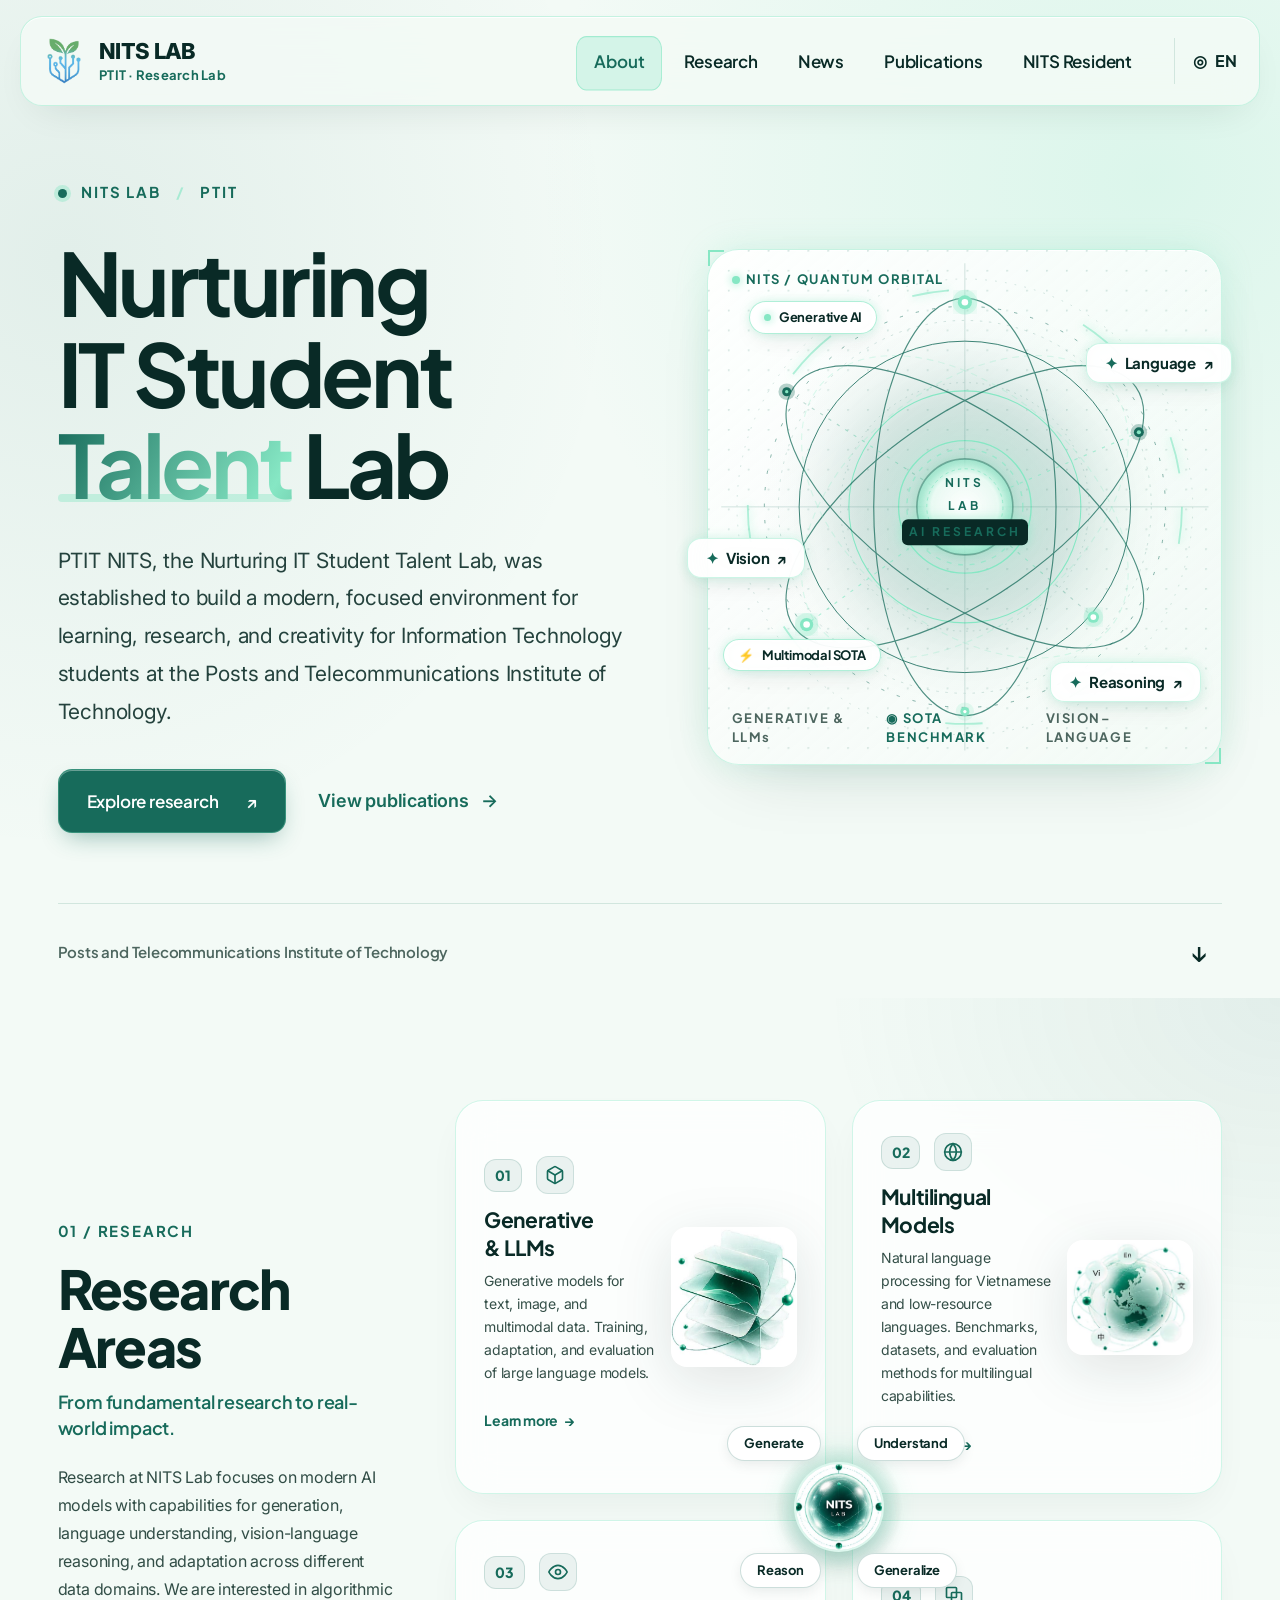
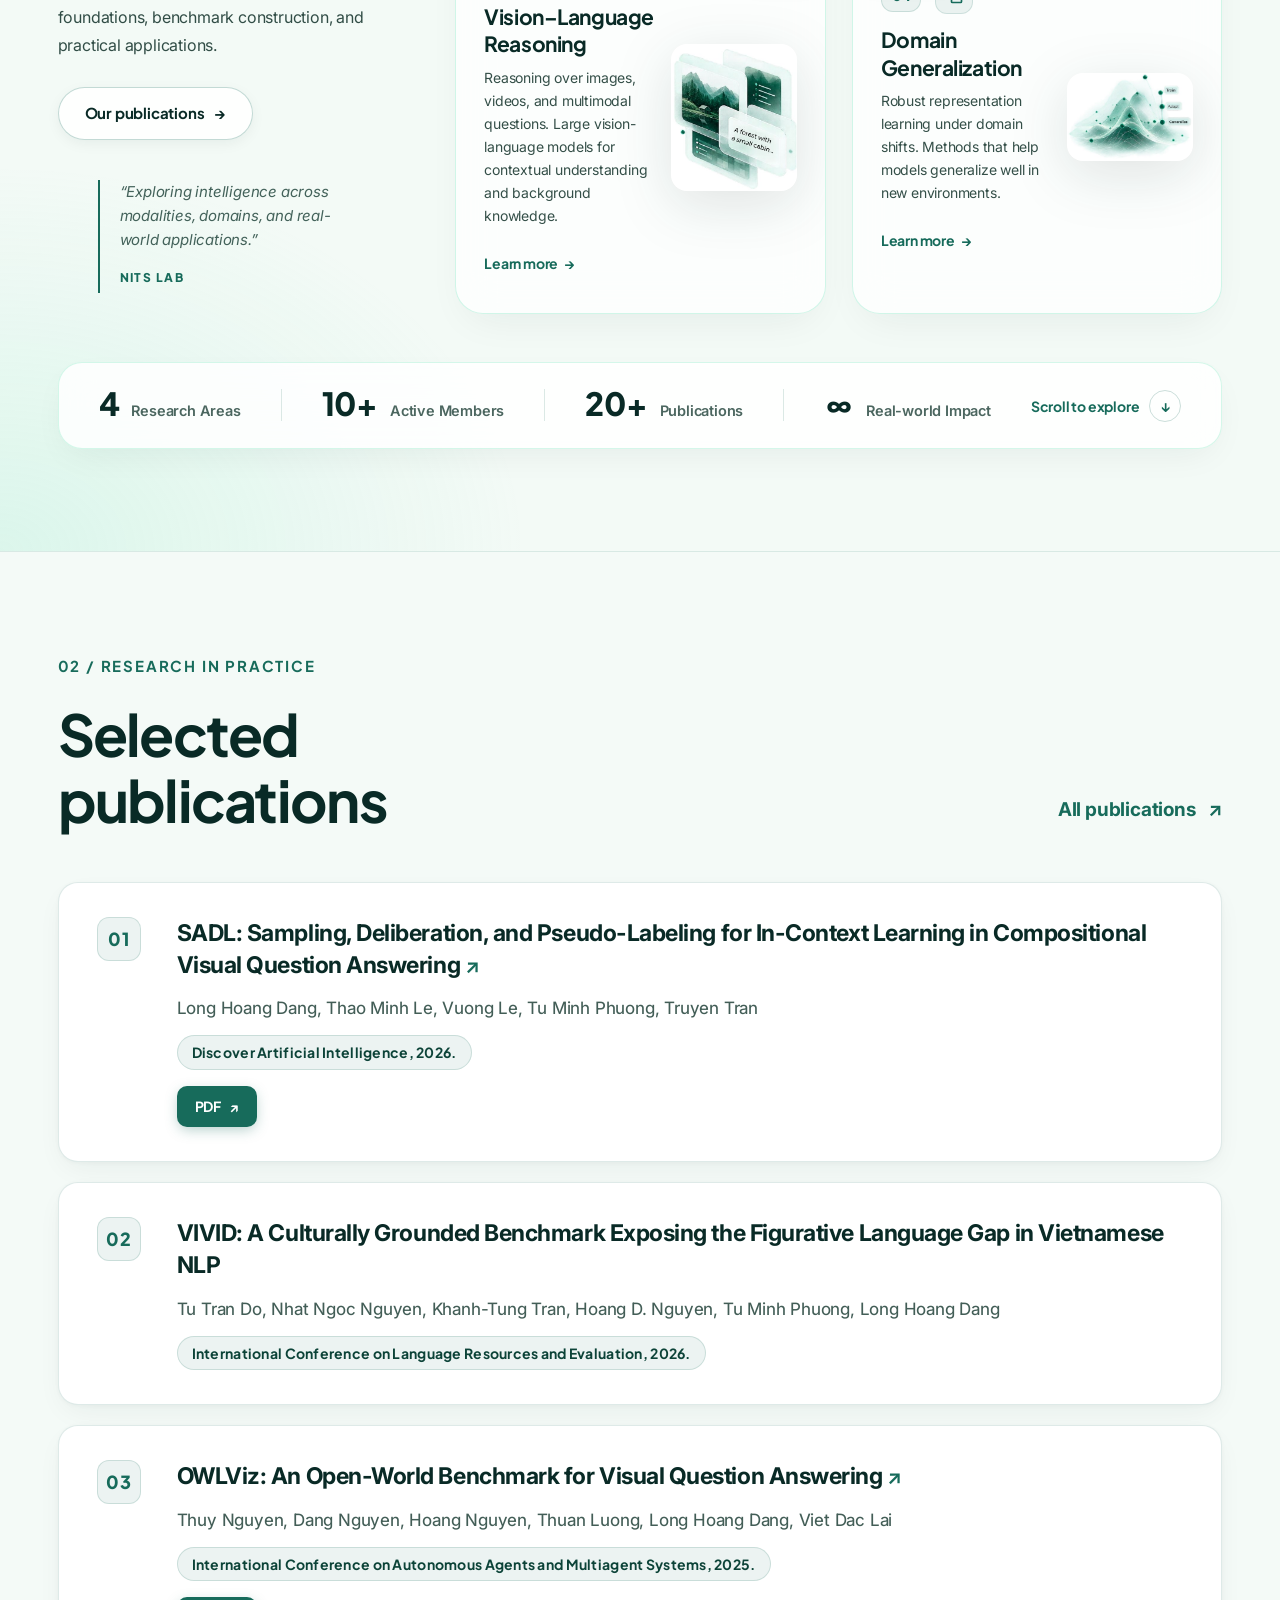
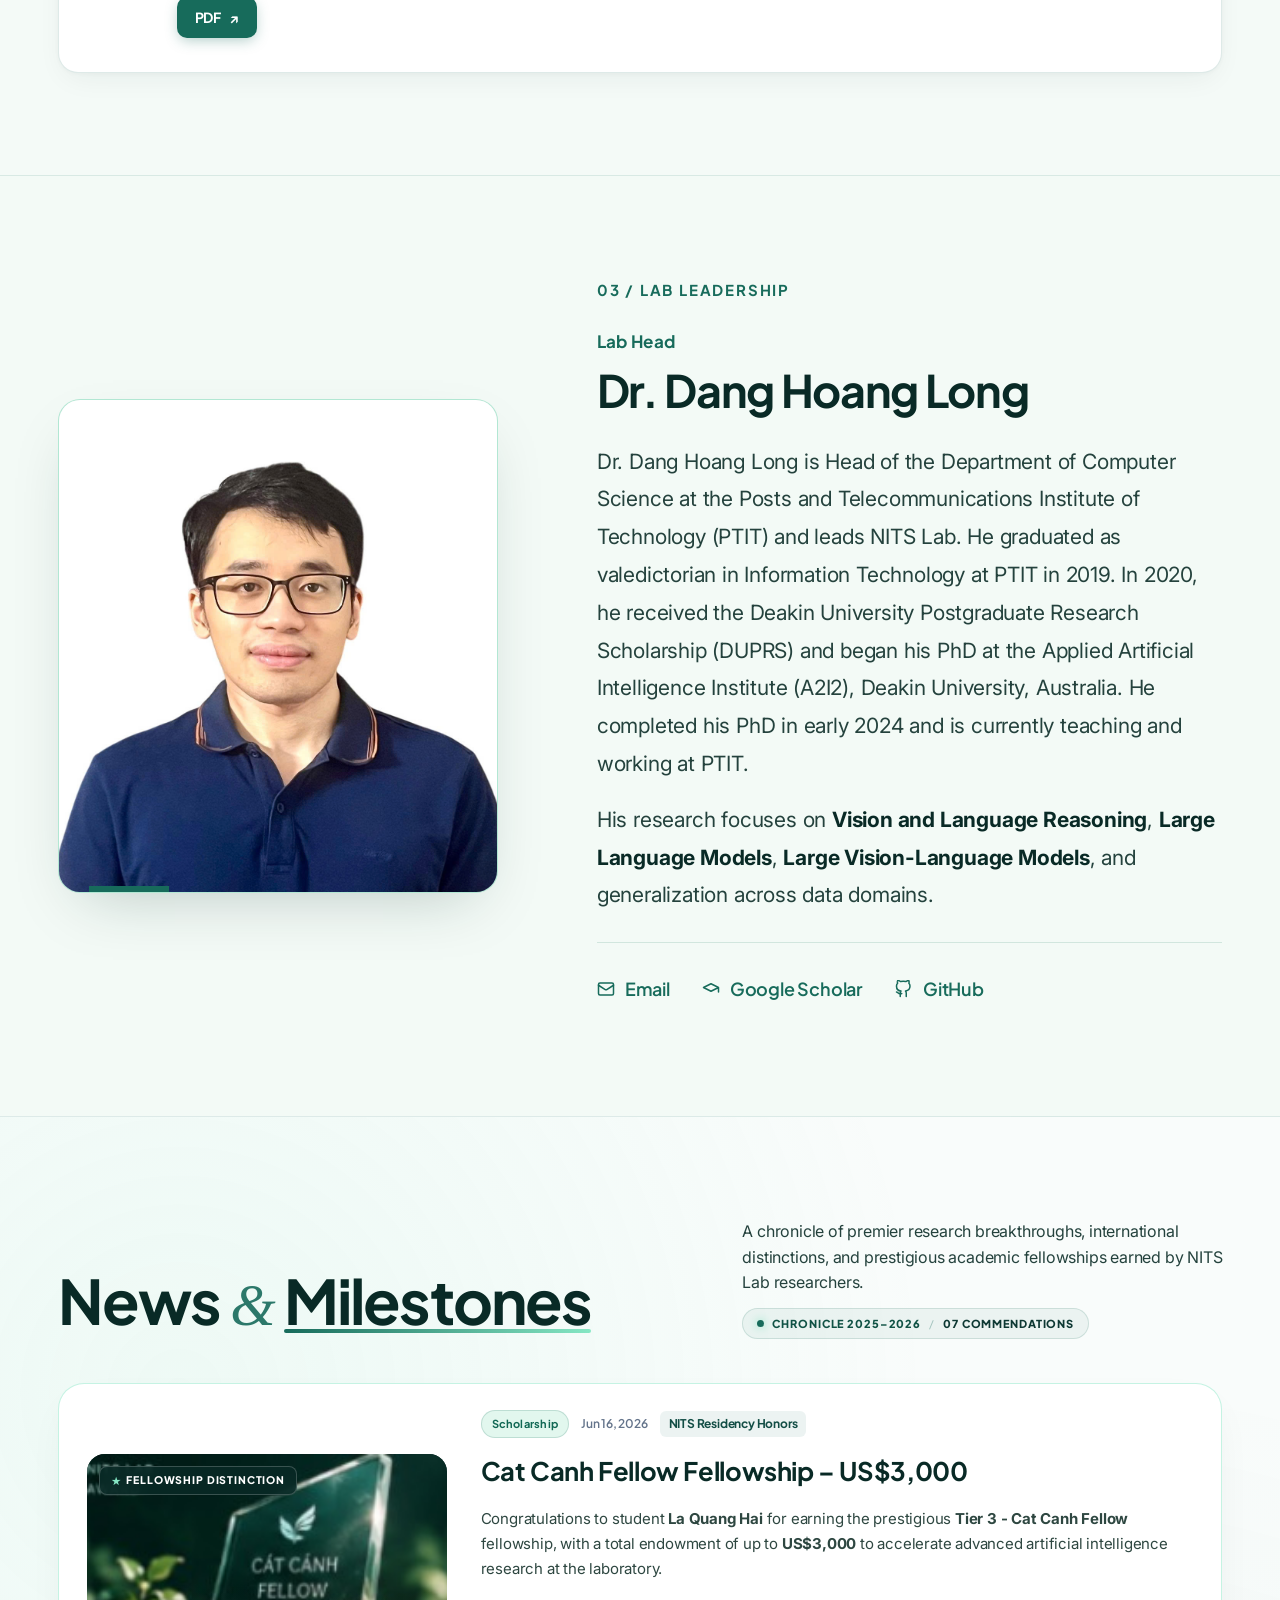
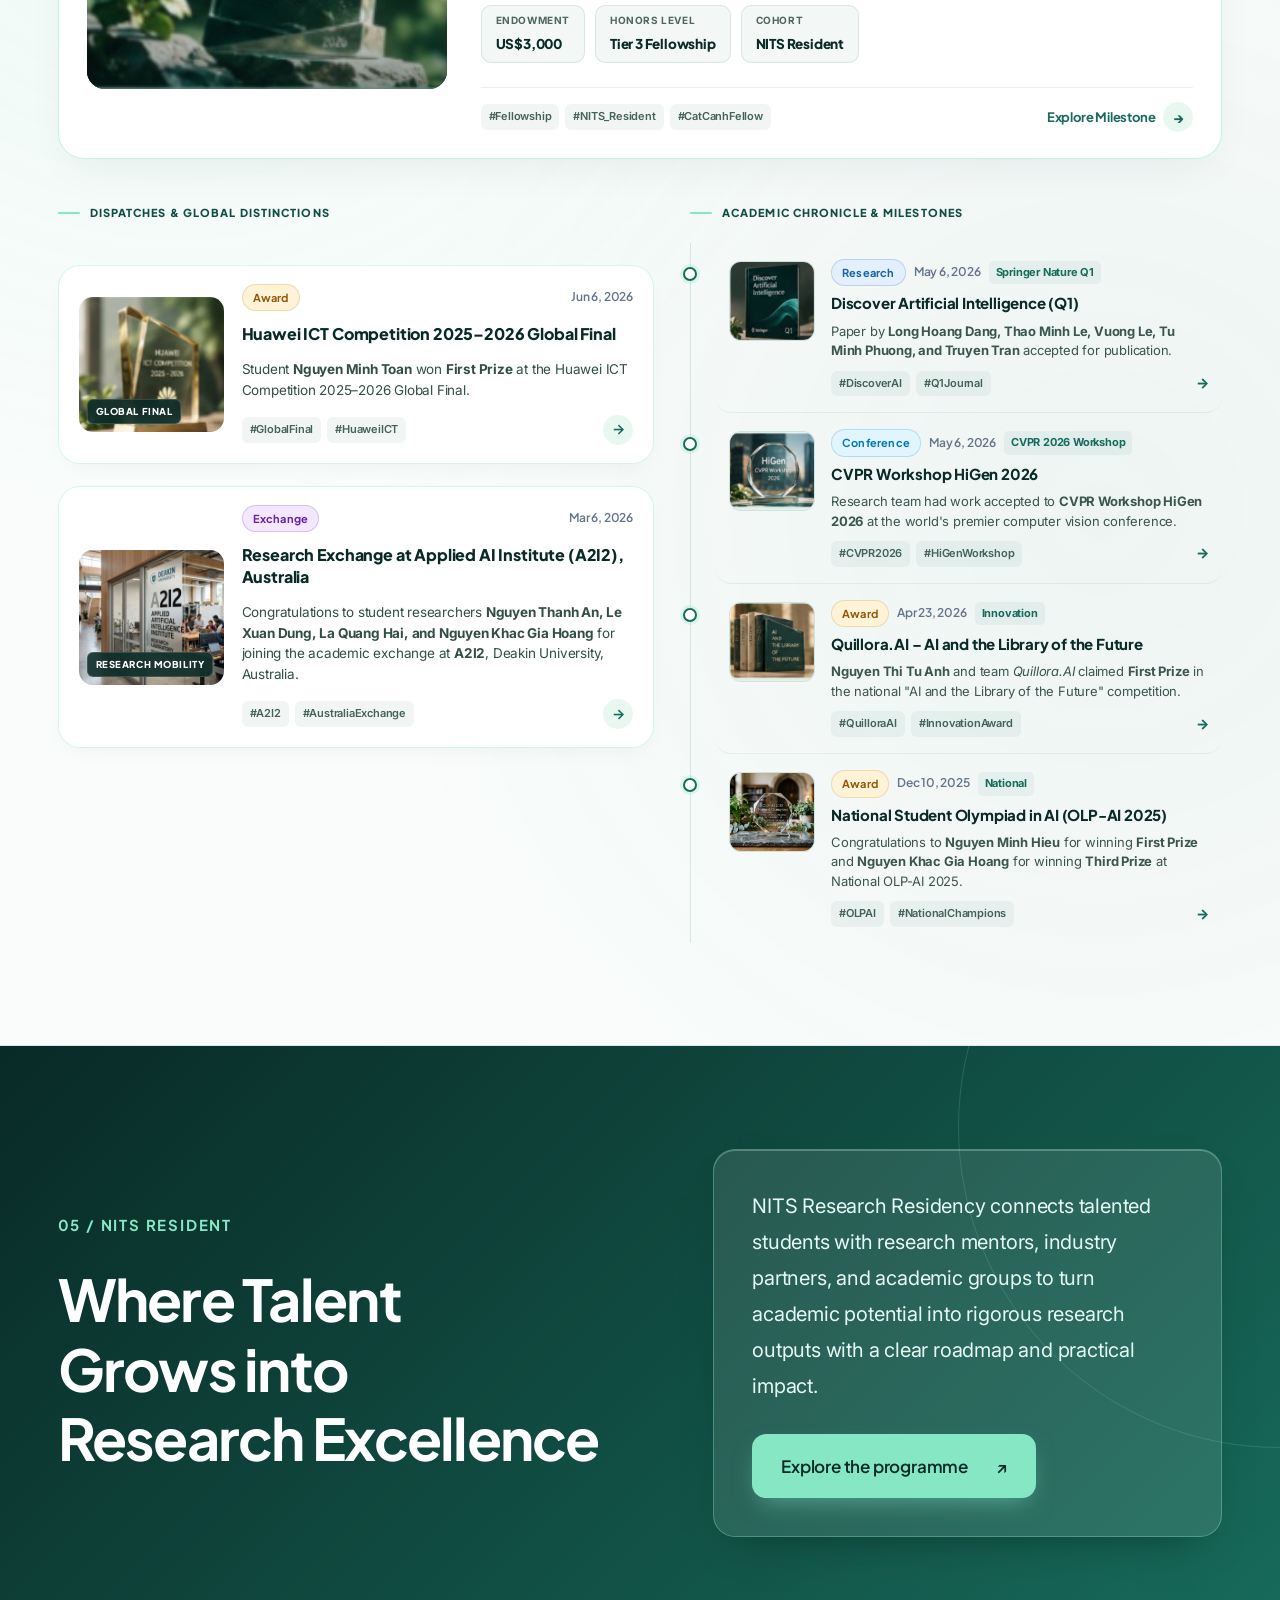
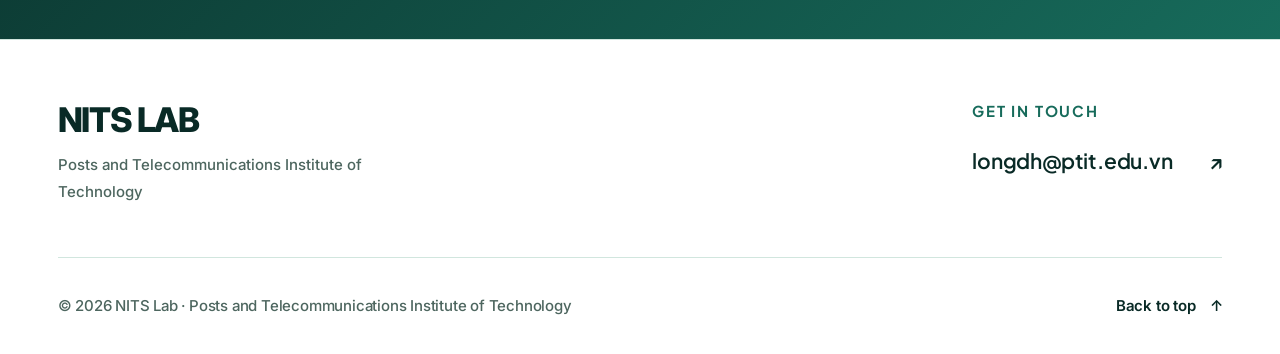
==== index-en.html @ 7563a602 "first commit" ====
<!DOCTYPE html>
<html lang="en">
  <head>
    <meta charset="utf-8" />
    <meta name="viewport" content="width=device-width, initial-scale=1" />
    <title>NITS Lab | PTIT</title>
    <link rel="icon" type="image/png" href="assest/image/logo.png" />
    <meta name="description" content="Introduction website for NITS Lab at Posts and Telecommunications Institute of Technology." />
    <link rel="preconnect" href="https://fonts.googleapis.com" />
    <link rel="preconnect" href="https://fonts.gstatic.com" crossorigin />
    <link href="https://fonts.googleapis.com/css2?family=Plus+Jakarta+Sans:wght@400;500;600;700&family=Inter:wght@400;500;600;700;800&display=swap" rel="stylesheet" />
    <link rel="stylesheet" href="assest/home.css" />
    <link rel="stylesheet" href="assest/glass.css" />
  </head>
  <body class="home glass-site">
    <div class="cursor-spotlight" id="cursor-spotlight" aria-hidden="true"></div>
    <div class="cursor-dot" id="cursor-dot" aria-hidden="true"></div>
    <a class="skip-link" href="#main-content">Skip to content</a>
    <header class="site-header">
      <div class="container header-inner">
        <a class="brand" href="#about" aria-label="NITS Lab home">
          <img class="brand-logo" src="assest/image/nits.png" alt="" width="509" height="601" />
          <div class="brand-text">
            <span class="abbr">NITS LAB</span>
            <span class="full">PTIT · Research Lab</span>
          </div>
        </a>

        <nav class="nav" id="main-nav" aria-label="Main navigation">
          <a class="active" aria-current="location" href="#about">About</a>
          <a href="#research">Research</a>
          <a href="#news">News</a>
          <a href="public-en.html">Publications</a>
          <a href="resident-en.html">NITS Resident</a>
        </nav>

        <button data-open-label="Open menu" data-close-label="Close menu" class="nav-toggle" type="button" aria-label="Open menu" aria-expanded="false" aria-controls="main-nav">
          <span></span>
          <span></span>
          <span></span>
        </button>

        <button class="lang-toggle" type="button" data-lang-switcher data-vi-href="index.html" data-en-href="index-en.html" aria-label="Switch to Vietnamese" title="Switch to Vietnamese">
          <span aria-hidden="true">◎</span>
          <span>EN</span>
        </button>
      </div>
    </header>
    <main id="main-content">
      <section class="hero" id="about" aria-labelledby="hero-title">
      <div class="container hero-layout">
        <div class="hero-content">
          <p class="eyebrow hero-entry"><span class="status-dot" aria-hidden="true"></span> NITS LAB <span class="eyebrow-divider" aria-hidden="true">/</span> PTIT</p>
          <h1 class="hero-title hero-entry" id="hero-title">Nurturing <br>IT Student <br><span>Talent</span> Lab</h1>
          <p class="hero-desc hero-entry">PTIT NITS, the Nurturing IT Student Talent Lab, was established to build a modern, focused environment for learning, research, and creativity for Information Technology students at the Posts and Telecommunications Institute of Technology.</p>
          <div class="hero-actions hero-entry">
            <a class="button button-primary" href="#research">Explore research <span aria-hidden="true">↗</span></a>
            <a class="text-link" href="public-en.html">View publications <span aria-hidden="true">→</span></a>
          </div>
        </div>
        <div class="hero-visual-stack">
          <div class="hero-art liquid-card hero-entry interactive-orbit" role="group" aria-label="Interactive research diagram">
            <div class="art-corner art-corner--top"></div>
            <div class="art-corner art-corner--bottom"></div>
            <div class="art-label"><span class="live-beacon"></span> NITS / QUANTUM ORBITAL</div>
            
            <svg aria-hidden="true" class="orbital" viewBox="0 0 620 620" fill="none" focusable="false">
              <defs>
                <pattern id="dot-grid" width="24" height="24" patternUnits="userSpaceOnUse">
                  <circle cx="1" cy="1" r="1.2" fill="#176b5b" opacity=".18"/>
                </pattern>
                <radialGradient id="orbit-glow" cx="50%" cy="50%" r="50%">
                  <stop offset="0%" stop-color="#86e7c4" stop-opacity="0.45"/>
                  <stop offset="45%" stop-color="#176b5b" stop-opacity="0.15"/>
                  <stop offset="85%" stop-color="#f3faf6" stop-opacity="0"/>
                </radialGradient>
                <radialGradient id="core-glow-grad" cx="50%" cy="50%" r="50%">
                  <stop offset="0%" stop-color="#ffffff" stop-opacity="0.95"/>
                  <stop offset="70%" stop-color="#eafaf3" stop-opacity="0.9"/>
                  <stop offset="100%" stop-color="#86e7c4" stop-opacity="0.4"/>
                </radialGradient>
                <linearGradient id="beam-grad" x1="0%" y1="0%" x2="100%" y2="100%">
                  <stop offset="0%" stop-color="#176b5b" stop-opacity="0.2"/>
                  <stop offset="50%" stop-color="#86e7c4" stop-opacity="0.9"/>
                  <stop offset="100%" stop-color="#176b5b" stop-opacity="0.2"/>
                </linearGradient>
                <filter id="mint-bloom" x="-20%" y="-20%" width="140%" height="140%">
                  <feGaussianBlur stdDeviation="6" result="blur"/>
                  <feMerge>
                    <feMergeNode in="blur"/>
                    <feMergeNode in="SourceGraphic"/>
                  </feMerge>
                </filter>
                <filter id="intense-glow" x="-30%" y="-30%" width="160%" height="160%">
                  <feGaussianBlur stdDeviation="10" result="blur2"/>
                  <feMerge>
                    <feMergeNode in="blur2"/>
                    <feMergeNode in="SourceGraphic"/>
                  </feMerge>
                </filter>
              </defs>

              <!-- Background pattern & atmospheric nebula -->
              <rect width="620" height="620" fill="url(#dot-grid)"/>
              <circle cx="310" cy="310" r="295" fill="url(#orbit-glow)"/>

              <!-- Pulsing Sonar Radiance Waves -->
              <g class="sonar-waves">
                <circle class="sonar-wave sonar-wave-1" cx="310" cy="310" r="80" stroke="#86e7c4" stroke-width="1.6" fill="none"/>
                <circle class="sonar-wave sonar-wave-2" cx="310" cy="310" r="140" stroke="#86e7c4" stroke-width="1.3" fill="none"/>
                <circle class="sonar-wave sonar-wave-3" cx="310" cy="310" r="200" stroke="#176b5b" stroke-width="1" fill="none"/>
              </g>

              <!-- Technical Astrolabe Gauges -->
              <g stroke="#176b5b" opacity=".22">
                <path d="M310 16V604M16 310H604"/>
                <circle cx="310" cy="310" r="275" stroke-dasharray="2 10" stroke-width="1"/>
                <circle cx="310" cy="310" r="225" stroke-dasharray="3 8" stroke-width="1"/>
                <circle cx="310" cy="310" r="150" stroke-dasharray="2 6" stroke-width="1"/>
              </g>

              <!-- Outer Spinning Radar Scanner Ring (Clockwise) -->
              <g class="radar-scanner-ring">
                <circle cx="310" cy="310" r="262" stroke="#86e7c4" stroke-width="2.2" stroke-dasharray="45 170 65 110" opacity=".65" filter="url(#mint-bloom)"/>
              </g>

              <!-- Counter-Spinning Technical Tick Ring -->
              <g class="counter-spin-ring">
                <circle cx="310" cy="310" r="242" stroke="#176b5b" stroke-width="1.2" stroke-dasharray="4 16" opacity=".5"/>
              </g>

              <!-- Central Rotating Orbital System -->
              <g class="orbit-rotator">
                <g class="orbit-lines" stroke="#176b5b" stroke-width="1.4">
                  <ellipse class="orbit-track track-1" cx="310" cy="310" rx="252" ry="110" transform="rotate(-35 310 310)"/>
                  <ellipse class="orbit-track track-2" cx="310" cy="310" rx="252" ry="110" transform="rotate(35 310 310)"/>
                  <ellipse class="orbit-track track-3" cx="310" cy="310" rx="252" ry="110" transform="rotate(90 310 310)"/>
                  <ellipse class="orbit-track track-4" cx="310" cy="310" rx="228" ry="142" transform="rotate(-40 310 310)" stroke="#86e7c4" opacity=".35" stroke-dasharray="8 6"/>
                  <ellipse class="orbit-track track-5" cx="310" cy="310" rx="228" ry="142" transform="rotate(40 310 310)" stroke="#86e7c4" opacity=".35" stroke-dasharray="8 6"/>
                </g>

                <!-- Synaptic energy beams connecting nodes -->
                <g class="synaptic-beams" stroke="url(#beam-grad)" stroke-width="1.4" stroke-dasharray="4 8" opacity=".75">
                  <line x1="310" y1="310" x2="119" y2="452" />
                  <line x1="310" y1="310" x2="465" y2="443" />
                  <line x1="310" y1="310" x2="310" y2="63" />
                  <line x1="310" y1="310" x2="520" y2="220" />
                  <line x1="310" y1="310" x2="95" y2="171" />
                </g>

                <!-- Orbiting Quantum Nodes with Intense Mint Glow & Radar Waves -->
                <g class="orbit-nodes">
                  <g class="node-group node-1" transform="translate(119, 452)">
                    <circle r="14" fill="#86e7c4" opacity=".25" class="node-pulse"/>
                    <circle r="8" fill="#86e7c4" filter="url(#intense-glow)"/>
                    <circle r="4" fill="#ffffff"/>
                  </g>
                  <g class="node-group node-2" transform="translate(465, 443)">
                    <circle r="12" fill="#86e7c4" opacity=".25" class="node-pulse"/>
                    <circle r="7" fill="#86e7c4" filter="url(#intense-glow)"/>
                    <circle r="3.5" fill="#ffffff"/>
                  </g>
                  <g class="node-group node-3" transform="translate(310, 63)">
                    <circle r="15" fill="#86e7c4" opacity=".25" class="node-pulse"/>
                    <circle r="8.5" fill="#86e7c4" filter="url(#intense-glow)"/>
                    <circle r="4" fill="#ffffff"/>
                  </g>
                  <g class="node-group node-4" transform="translate(520, 220)">
                    <circle r="10" fill="#176b5b" opacity=".3"/>
                    <circle r="6" fill="#176b5b"/>
                    <circle r="2.5" fill="#86e7c4"/>
                  </g>
                  <g class="node-group node-5" transform="translate(95, 171)">
                    <circle r="10" fill="#176b5b" opacity=".3"/>
                    <circle r="5.5" fill="#176b5b"/>
                    <circle r="2" fill="#86e7c4"/>
                  </g>
                  <g class="node-group node-6" transform="translate(310, 557)">
                    <circle r="11" fill="#86e7c4" opacity=".2"/>
                    <circle r="5.5" fill="#86e7c4"/>
                    <circle r="2" fill="#ffffff"/>
                  </g>
                </g>

                <!-- Center Core Multi-layered Sphere -->
                <g class="center-core-sphere">
                  <circle cx="310" cy="310" r="70" stroke="#86e7c4" stroke-width="1.6" stroke-dasharray="6 8" opacity=".65" class="core-outer-ring"/>
                  <circle cx="310" cy="310" r="58" fill="url(#core-glow-grad)" stroke="#176b5b" stroke-width="2" stroke-opacity=".5" filter="url(#mint-bloom)"/>
                  <circle cx="310" cy="310" r="46" fill="none" stroke="#86e7c4" stroke-width="1.2" stroke-dasharray="4 4" opacity=".75"/>
                </g>
              </g>
            </svg>

            <!-- Center Core Holographic Typography -->
            <div class="art-core">
              <span class="core-title">NITS</span>
              <span class="core-sub">LAB</span>
              <span class="core-badge">AI RESEARCH</span>
            </div>

            <!-- Floating Interactive Scientific Badges -->
            <a class="orbit-tag orbit-tag--one float-anim-1" data-orbit-focus="language" href="#research-language">
              <span class="tag-sparkle">✦</span> Language <span class="tag-arrow" aria-hidden="true">↗</span>
            </a>
            <a class="orbit-tag orbit-tag--two float-anim-2" data-orbit-focus="vision" href="#research-vision">
              <span class="tag-sparkle">✦</span> Vision <span class="tag-arrow" aria-hidden="true">↗</span>
            </a>
            <a class="orbit-tag orbit-tag--three float-anim-3" data-orbit-focus="reasoning" href="#research-vision">
              <span class="tag-sparkle">✦</span> Reasoning <span class="tag-arrow" aria-hidden="true">↗</span>
            </a>

            <!-- Additional dynamic floating scientific badges -->
            <div class="orbit-chip orbit-chip--top float-anim-4">
              <span class="chip-dot"></span> Generative AI
            </div>
            <div class="orbit-chip orbit-chip--bottom float-anim-5">
              <span class="chip-sparkle">⚡</span> Multimodal SOTA
            </div>

            <div class="art-caption" aria-hidden="true">
              <span>GENERATIVE &amp; LLMs</span>
              <span class="caption-pulse">◉ SOTA BENCHMARK</span>
              <span>VISION–LANGUAGE</span>
            </div>
          </div>
        </div>
      </div>
      <div class="container hero-foot"><span>Posts and Telecommunications Institute of Technology</span><a href="#research" aria-label="Explore research"><span aria-hidden="true">↓</span></a></div>
    </section>
      <section class="section research-section research-showcase" id="research">
        <div class="container research-layout">
          <!-- Left Column: Editorial & Manifesto -->
          <div class="research-sidebar reveal">
            <span class="section-eyebrow">01 / Research</span>
            <h2 class="section-title">Research<br>Areas</h2>
            <p class="research-subheading">From fundamental research to real-world impact.</p>
            <p class="research-lead">
              Research at NITS Lab focuses on modern AI models with capabilities for generation, language understanding, vision-language reasoning, and adaptation across different data domains. We are interested in algorithmic foundations, benchmark construction, and practical applications.
            </p>
            <div class="research-actions">
              <a class="button-outline" href="public-en.html">Our publications <span aria-hidden="true">→</span></a>
            </div>
            <blockquote class="research-quote">
              <p>“Exploring intelligence across modalities, domains, and real-world applications.”</p>
              <cite>NITS LAB</cite>
            </blockquote>
          </div>

          <!-- Right Column: 2x2 Connected Glass Matrix with Central Nucleus -->
          <div class="research-matrix-wrapper reveal">
            <!-- Central Futuristic Nucleus & Connector Beams -->
            <div class="research-nexus" aria-hidden="true">
              <div class="nexus-glow-pulse"></div>
              <div class="nexus-core-orb">
                <img src="assest/image/research/research-nucleus.jpg" alt="" class="nexus-core-img" />
              </div>
              <!-- Connector Pill Badges -->
              <span class="nexus-badge badge-generate" data-target="research-generative">Generate</span>
              <span class="nexus-badge badge-understand" data-target="research-language">Understand</span>
              <span class="nexus-badge badge-reason" data-target="research-vision">Reason</span>
              <span class="nexus-badge badge-generalize" data-target="research-domain">Generalize</span>
            </div>

            <!-- 2x2 Connected Glass Cards -->
            <div class="research-matrix-grid">
              <!-- Card 01: Generative & LLMs -->
              <article class="matrix-card liquid-card interactive-card" id="research-generative" data-nexus="generate">
                <div class="matrix-card-content">
                  <div class="matrix-card-header">
                    <span class="matrix-index">01</span>
                    <div class="matrix-icon-box">
                      <svg aria-hidden="true" viewBox="0 0 24 24" fill="none" stroke="currentColor" stroke-width="2" stroke-linecap="round" stroke-linejoin="round"><path d="M21 16V8a2 2 0 0 0-1-1.73l-7-4a2 2 0 0 0-2 0l-7 4A2 2 0 0 0 3 8v8a2 2 0 0 0 1 1.73l7 4a2 2 0 0 0 2 0l7-4A2 2 0 0 0 21 16z"></path><polyline points="3.27 6.96 12 12.01 20.73 6.96"></polyline><line x1="12" y1="22.08" x2="12" y2="12"></line></svg>
                    </div>
                  </div>
                  <h3 class="matrix-title">Generative &amp; LLMs</h3>
                  <p class="matrix-desc">Generative models for text, image, and multimodal data. Training, adaptation, and evaluation of large language models.</p>
                  <a class="matrix-link" href="public-en.html">Learn more <span aria-hidden="true">→</span></a>
                </div>
                <div class="matrix-visual visual-generative">
                  <img src="assest/image/research/research-generative.jpg" alt="Generative &amp; LLMs 3D manifold" loading="lazy" />
                </div>
              </article>

              <!-- Card 02: Multilingual Models -->
              <article class="matrix-card liquid-card interactive-card" id="research-language" data-nexus="understand" tabindex="-1">
                <div class="matrix-card-content">
                  <div class="matrix-card-header">
                    <span class="matrix-index">02</span>
                    <div class="matrix-icon-box">
                      <svg aria-hidden="true" viewBox="0 0 24 24" fill="none" stroke="currentColor" stroke-width="2" stroke-linecap="round" stroke-linejoin="round"><circle cx="12" cy="12" r="10"></circle><line x1="2" y1="12" x2="22" y2="12"></line><path d="M12 2a15.3 15.3 0 0 1 4 10 15.3 15.3 0 0 1-4 10 15.3 15.3 0 0 1-4-10 15.3 15.3 0 0 1 4-10z"></path></svg>
                    </div>
                  </div>
                  <h3 class="matrix-title">Multilingual Models</h3>
                  <p class="matrix-desc">Natural language processing for Vietnamese and low-resource languages. Benchmarks, datasets, and evaluation methods for multilingual capabilities.</p>
                  <a class="matrix-link" href="public-en.html">Learn more <span aria-hidden="true">→</span></a>
                </div>
                <div class="matrix-visual visual-multilingual">
                  <img src="assest/image/research/research-multilingual.jpg" alt="Multilingual Models 3D globe" loading="lazy" />
                </div>
              </article>

              <!-- Card 03: Vision-Language Reasoning -->
              <article class="matrix-card liquid-card interactive-card" id="research-vision" data-nexus="reason" tabindex="-1">
                <div class="matrix-card-content">
                  <div class="matrix-card-header">
                    <span class="matrix-index">03</span>
                    <div class="matrix-icon-box">
                      <svg aria-hidden="true" viewBox="0 0 24 24" fill="none" stroke="currentColor" stroke-width="2" stroke-linecap="round" stroke-linejoin="round"><path d="M1 12s4-8 11-8 11 8 11 8-4 8-11 8-11-8-11-8z"></path><circle cx="12" cy="12" r="3"></circle></svg>
                    </div>
                  </div>
                  <h3 class="matrix-title">Vision–Language Reasoning</h3>
                  <p class="matrix-desc">Reasoning over images, videos, and multimodal questions. Large vision-language models for contextual understanding and background knowledge.</p>
                  <a class="matrix-link" href="public-en.html">Learn more <span aria-hidden="true">→</span></a>
                </div>
                <div class="matrix-visual visual-vision">
                  <img src="assest/image/research/research-vision.jpg" alt="Vision-Language Reasoning 3D planes" loading="lazy" />
                </div>
              </article>

              <!-- Card 04: Domain Generalization -->
              <article class="matrix-card liquid-card interactive-card" id="research-domain" data-nexus="generalize">
                <div class="matrix-card-content">
                  <div class="matrix-card-header">
                    <span class="matrix-index">04</span>
                    <div class="matrix-icon-box">
                      <svg aria-hidden="true" viewBox="0 0 24 24" fill="none" stroke="currentColor" stroke-width="2" stroke-linecap="round" stroke-linejoin="round"><rect x="3" y="3" width="12" height="12" rx="1"/><rect x="9" y="9" width="12" height="12" rx="1"/></svg>
                    </div>
                  </div>
                  <h3 class="matrix-title">Domain Generalization</h3>
                  <p class="matrix-desc">Robust representation learning under domain shifts. Methods that help models generalize well in new environments.</p>
                  <a class="matrix-link" href="public-en.html">Learn more <span aria-hidden="true">→</span></a>
                </div>
                <div class="matrix-visual visual-domain">
                  <img src="assest/image/research/research-domain.jpg" alt="Domain Generalization 3D terrain" loading="lazy" />
                </div>
              </article>
            </div>
          </div>
        </div>

        <!-- Bottom KPI & Milestone Strip (As seen in the reference mockup) -->
        <div class="container research-kpi-container reveal">
          <div class="research-kpi-bar">
            <div class="kpi-block">
              <span class="kpi-value">4</span>
              <span class="kpi-label">Research Areas</span>
            </div>
            <div class="kpi-divider" aria-hidden="true"></div>
            <div class="kpi-block">
              <span class="kpi-value">10+</span>
              <span class="kpi-label">Active Members</span>
            </div>
            <div class="kpi-divider" aria-hidden="true"></div>
            <div class="kpi-block">
              <span class="kpi-value">20+</span>
              <span class="kpi-label">Publications</span>
            </div>
            <div class="kpi-divider" aria-hidden="true"></div>
            <div class="kpi-block">
              <span class="kpi-value">∞</span>
              <span class="kpi-label">Real-world Impact</span>
            </div>
            <div class="kpi-scroll-cue">
              <a href="#publications" aria-label="Scroll to publications">
                <span>Scroll to explore</span>
                <span class="kpi-arrow" aria-hidden="true">↓</span>
              </a>
            </div>
          </div>
        </div>
      </section>
      <section class="section publications-section" id="publications" aria-labelledby="publications-heading">
      <div class="container"><div class="section-header reveal"><span class="section-eyebrow">02 / Research in practice</span><h2 class="section-title" id="publications-heading">Selected publications</h2><a class="text-link" href="public-en.html">All publications <span aria-hidden="true">↗</span></a></div>
      <div class="selected-publications">
        <article class="publication-row reveal"><span class="publication-number">01</span><div>
          <a class="publication-title" href="https://link.springer.com/content/pdf/10.1007/s44163-026-01411-z_reference.pdf">SADL: Sampling, Deliberation, and Pseudo-Labeling for In-Context Learning in Compositional Visual Question Answering</a>
          <p class="publication-authors">Long Hoang Dang, Thao Minh Le, Vuong Le, Tu Minh Phuong, Truyen Tran</p>
          <p class="publication-venue">Discover Artificial Intelligence, 2026.</p>
          <div class="publication-links">
            <a href="https://link.springer.com/content/pdf/10.1007/s44163-026-01411-z_reference.pdf">PDF <span aria-hidden="true">↗</span></a>
          </div>
        </div></article>
        
        <article class="publication-row reveal"><span class="publication-number">02</span><div>
          <span class="publication-title">VIVID: A Culturally Grounded Benchmark Exposing the Figurative Language Gap in Vietnamese NLP</span>
          <p class="publication-authors">Tu Tran Do, Nhat Ngoc Nguyen, Khanh-Tung Tran, Hoang D. Nguyen, Tu Minh Phuong, Long Hoang Dang</p>
          <p class="publication-venue">International Conference on Language Resources and Evaluation, 2026.</p>
        </div></article>
        
        <article class="publication-row reveal"><span class="publication-number">03</span><div>
          <a class="publication-title" href="https://arxiv.org/pdf/2503.07631">OWLViz: An Open-World Benchmark for Visual Question Answering</a>
          <p class="publication-authors">Thuy Nguyen, Dang Nguyen, Hoang Nguyen, Thuan Luong, Long Hoang Dang, Viet Dac Lai</p>
          <p class="publication-venue">International Conference on Autonomous Agents and Multiagent Systems, 2025.</p>
          <div class="publication-links">
            <a href="https://arxiv.org/pdf/2503.07631">PDF <span aria-hidden="true">↗</span></a>
          </div>
        </div></article>
      </div></div>
    </section>
      <section class="section leadership-section" id="director">
        <div class="container">
          <div class="director-profile reveal">
            <div class="director-image">
              <img src="assest/image/by7huxd0heu8wha6apih.jpg" alt="Dr. Dang Hoang Long, Head of NITS Lab" loading="lazy" width="1237" height="1280" />
            </div>
            <div class="director-info">
              <p class="eyebrow">03 / Lab leadership</p><span class="director-role">Lab Head</span>
              <h2>Dr. Dang Hoang Long</h2>
              <div class="director-bio">
                <p>
                  Dr. Dang Hoang Long is Head of the Department of Computer Science at the Posts and Telecommunications Institute of Technology (PTIT) and leads NITS Lab. He graduated as valedictorian in Information Technology at PTIT in 2019. In 2020, he received the Deakin University Postgraduate Research Scholarship (DUPRS) and began his PhD at the Applied Artificial Intelligence Institute (A2I2), Deakin University, Australia. He completed his PhD in early 2024 and is currently teaching and working at PTIT.
                </p>
                <p>
                  His research focuses on <strong>Vision and Language Reasoning</strong>, <strong>Large Language Models</strong>, <strong>Large Vision-Language Models</strong>, and generalization across data domains.
                </p>
              </div>
              <div class="director-links">
                <a href="mailto:longdh@ptit.edu.vn" aria-label="Email Dr. Long">
                  <svg aria-hidden="true" width="18" height="18" viewBox="0 0 24 24" fill="none" stroke="currentColor" stroke-width="2" stroke-linecap="round" stroke-linejoin="round"><rect x="2" y="4" width="20" height="16" rx="2" ry="2"></rect><path d="m22 7-8.97 5.7a1.94 1.94 0 0 1-2.06 0L2 7"></path></svg>
                  Email
                </a>
                <a href="https://scholar.google.com/citations?user=unEG5bgAAAAJ&hl=vi" target="_blank" rel="noopener noreferrer">
                  <svg aria-hidden="true" width="18" height="18" viewBox="0 0 24 24" fill="none" stroke="currentColor" stroke-width="2" stroke-linecap="round" stroke-linejoin="round"><path d="M22 10v6M2 10l10-5 10 5-10 5z"></path><path d="M6 12v5.c3 3 9 3 12 0v-5"></path></svg>
                  Google Scholar
                </a>
                <a href="https://github.com/NITS-Lab" target="_blank" rel="noopener noreferrer">
                  <svg aria-hidden="true" width="18" height="18" viewBox="0 0 24 24" fill="none" stroke="currentColor" stroke-width="2" stroke-linecap="round" stroke-linejoin="round"><path d="M15 22v-4a4.8 4.8 0 0 0-1-3.24c3-.34 6-1.53 6-6.6a5.4 5.4 0 0 0-1.5-3.8 5 5 0 0 0-.1-3.7s-1.2-.4-3.9 1.4a13.3 13.3 0 0 0-7 0c-2.7-1.8-3.9-1.4-3.9-1.4a5 5 0 0 0-.1 3.7 5.4 5.4 0 0 0-1.5 3.8c0 5.1 3 6.3 6 6.6a4.8 4.8 0 0 0-1 3.24v4"></path><path d="M9 18c-4.51 2-5-2-7-2"></path></svg>
                  GitHub
                </a>
              </div>
            </div>
          </div>
        </div>
      </section>
      <section class="section news-editorial-section" id="news" aria-labelledby="news-main-title">
        <div class="container news-editorial-container">
          
          <!-- Editorial Section Header -->
          <div class="news-editorial-header reveal">
            <div class="editorial-header-left">
              <h2 class="editorial-headline" id="news-main-title">
                <span class="headline-text">News</span>
                <span class="headline-amp" aria-hidden="true">&amp;</span>
                <span class="headline-keyword">
                  <span class="keyword-text">Milestones</span>
                  <span class="keyword-glow" aria-hidden="true"></span>
                  <span class="keyword-line" aria-hidden="true"></span>
                </span>
              </h2>
            </div>
            <div class="editorial-header-right">
              <p class="editorial-lede">
                A chronicle of premier research breakthroughs, international distinctions, and prestigious academic fellowships earned by NITS Lab researchers.
              </p>
              <div class="editorial-archive-badge">
                <span class="archive-dot"></span>
                <span class="archive-text">CHRONICLE 2025–2026</span>
                <span class="archive-sep">/</span>
                <span class="archive-count">07 Commendations</span>
              </div>
            </div>
          </div>

          <!-- Tier 1: Lead Editorial Feature (Full-Width Asymmetric Spread) -->
          <article class="news-lead-spread reveal" data-category="fellowship">
            <div class="lead-media-column">
              <div class="lead-image-frame">
                <img src="assest/image/news/news-catcanh.jpg" alt="Cat Canh Fellow Fellowship – US$3,000" class="lead-img" loading="lazy" />
                <div class="lead-image-overlay"></div>
                <div class="lead-media-badge">
                  <span class="media-badge-icon">★</span>
                  <span>FELLOWSHIP DISTINCTION</span>
                </div>
              </div>
            </div>
            <div class="lead-content-column">
              <div class="lead-meta-row">
                <span class="editorial-badge badge-fellowship">Scholarship</span>
                <time class="editorial-timestamp" datetime="2026-06-16">Jun 16, 2026</time>
                <span class="editorial-venue">NITS Residency Honors</span>
              </div>
              <h3 class="lead-title">
                Cat Canh Fellow Fellowship – US$3,000
              </h3>
              <p class="lead-narrative">
                Congratulations to student <strong>La Quang Hai</strong> for earning the prestigious <strong>Tier 3 - Cat Canh Fellow</strong> fellowship, with a total endowment of up to <strong>US$3,000</strong> to accelerate advanced artificial intelligence research at the laboratory.
              </p>
              <div class="lead-highlight-metrics">
                <div class="metric-pill">
                  <span class="metric-label">Endowment</span>
                  <span class="metric-value">US$3,000</span>
                </div>
                <div class="metric-pill">
                  <span class="metric-label">Honors Level</span>
                  <span class="metric-value">Tier 3 Fellowship</span>
                </div>
                <div class="metric-pill">
                  <span class="metric-label">Cohort</span>
                  <span class="metric-value">NITS Resident</span>
                </div>
              </div>
              <div class="lead-footer-row">
                <div class="editorial-tags">
                  <span class="tag-pill">#Fellowship</span>
                  <span class="tag-pill">#NITS_Resident</span>
                  <span class="tag-pill">#CatCanhFellow</span>
                </div>
                <div class="lead-action-link" aria-hidden="true">
                  <span>Explore Milestone</span>
                  <span class="action-arrow">→</span>
                </div>
              </div>
            </div>
          </article>

          <!-- Tier 2: Asymmetric Dual-Stream Layout (Dispatches & Chronicle) -->
          <div class="news-editorial-stream">
            
            <!-- Left Stream: Visual Field Dispatches -->
            <div class="stream-visual-column">
              <div class="column-eyebrow">
                <span class="eyebrow-line"></span>
                <span class="eyebrow-text">DISPATCHES &amp; GLOBAL DISTINCTIONS</span>
              </div>

              <!-- Dispatch 1: Huawei ICT Global Final -->
              <article class="dispatch-card reveal" data-category="award">
                <div class="dispatch-media">
                  <img src="assest/image/news/news-huawei.jpg" alt="Huawei ICT Competition 2025-2026 Global Final" class="dispatch-img" loading="lazy" />
                  <span class="dispatch-badge">GLOBAL FINAL</span>
                </div>
                <div class="dispatch-body">
                  <div class="dispatch-meta">
                    <span class="editorial-badge badge-award">Award</span>
                    <time class="editorial-timestamp" datetime="2026-06-06">Jun 6, 2026</time>
                  </div>
                  <h4 class="dispatch-title">
                    Huawei ICT Competition 2025–2026 Global Final
                  </h4>
                  <p class="dispatch-summary">
                    Student <strong>Nguyen Minh Toan</strong> won <strong>First Prize</strong> at the Huawei ICT Competition 2025–2026 Global Final.
                  </p>
                  <div class="dispatch-footer">
                    <div class="editorial-tags">
                      <span class="tag-pill">#GlobalFinal</span>
                      <span class="tag-pill">#HuaweiICT</span>
                    </div>
                    <span class="editorial-arrow-btn" aria-hidden="true">→</span>
                  </div>
                </div>
              </article>

              <!-- Dispatch 2: A2I2 Australia Exchange -->
              <article class="dispatch-card reveal" data-category="exchange">
                <div class="dispatch-media">
                  <img src="assest/image/news/news-a2i2.jpg" alt="Applied Artificial Intelligence Institute A2I2 Deakin University" class="dispatch-img" loading="lazy" />
                  <span class="dispatch-badge">RESEARCH MOBILITY</span>
                </div>
                <div class="dispatch-body">
                  <div class="dispatch-meta">
                    <span class="editorial-badge badge-exchange">Exchange</span>
                    <time class="editorial-timestamp" datetime="2026-03-06">Mar 6, 2026</time>
                  </div>
                  <h4 class="dispatch-title">
                    Research Exchange at Applied AI Institute (A2I2), Australia
                  </h4>
                  <p class="dispatch-summary">
                    Congratulations to student researchers <strong>Nguyen Thanh An, Le Xuan Dung, La Quang Hai, and Nguyen Khac Gia Hoang</strong> for joining the academic exchange at <strong>A2I2</strong>, Deakin University, Australia.
                  </p>
                  <div class="dispatch-footer">
                    <div class="editorial-tags">
                      <span class="tag-pill">#A2I2</span>
                      <span class="tag-pill">#AustraliaExchange</span>
                    </div>
                    <span class="editorial-arrow-btn" aria-hidden="true">→</span>
                  </div>
                </div>
              </article>
            </div>

            <!-- Right Stream: Academic Chronicle & Papers -->
            <div class="stream-chronicle-column">
              <div class="column-eyebrow">
                <span class="eyebrow-line"></span>
                <span class="eyebrow-text">ACADEMIC CHRONICLE &amp; MILESTONES</span>
              </div>

              <div class="chronicle-rail">
                
                <!-- Chronicle 1: Discover AI Q1 Journal -->
                <article class="chronicle-item reveal" data-category="paper">
                  <div class="chronicle-node" aria-hidden="true"></div>
                  <div class="chronicle-media">
                    <img src="assest/image/news/news-discover-ai.jpg" alt="Discover Artificial Intelligence Springer Nature Q1" class="chronicle-thumb" loading="lazy" />
                  </div>
                  <div class="chronicle-content">
                    <div class="chronicle-meta">
                      <span class="editorial-badge badge-paper">Research</span>
                      <time class="editorial-timestamp" datetime="2026-05-06">May 6, 2026</time>
                      <span class="chronicle-tag-cite">Springer Nature Q1</span>
                    </div>
                    <h4 class="chronicle-title">Discover Artificial Intelligence (Q1)</h4>
                    <p class="chronicle-desc">
                      Paper by <strong>Long Hoang Dang, Thao Minh Le, Vuong Le, Tu Minh Phuong, and Truyen Tran</strong> accepted for publication.
                    </p>
                    <div class="chronicle-footer">
                      <span class="tag-pill">#DiscoverAI</span>
                      <span class="tag-pill">#Q1Journal</span>
                      <span class="chronicle-inline-arrow" aria-hidden="true">→</span>
                    </div>
                  </div>
                </article>

                <!-- Chronicle 2: CVPR Workshop HiGen 2026 -->
                <article class="chronicle-item reveal" data-category="paper">
                  <div class="chronicle-node" aria-hidden="true"></div>
                  <div class="chronicle-media">
                    <img src="assest/image/news/news-higen.jpg" alt="CVPR Workshop HiGen 2026" class="chronicle-thumb" loading="lazy" />
                  </div>
                  <div class="chronicle-content">
                    <div class="chronicle-meta">
                      <span class="editorial-badge badge-conf">Conference</span>
                      <time class="editorial-timestamp" datetime="2026-05-06">May 6, 2026</time>
                      <span class="chronicle-tag-cite">CVPR 2026 Workshop</span>
                    </div>
                    <h4 class="chronicle-title">CVPR Workshop HiGen 2026</h4>
                    <p class="chronicle-desc">
                      Research team had work accepted to <strong>CVPR Workshop HiGen 2026</strong> at the world's premier computer vision conference.
                    </p>
                    <div class="chronicle-footer">
                      <span class="tag-pill">#CVPR2026</span>
                      <span class="tag-pill">#HiGenWorkshop</span>
                      <span class="chronicle-inline-arrow" aria-hidden="true">→</span>
                    </div>
                  </div>
                </article>

                <!-- Chronicle 3: Quillora.AI -->
                <article class="chronicle-item reveal" data-category="award">
                  <div class="chronicle-node" aria-hidden="true"></div>
                  <div class="chronicle-media">
                    <img src="assest/image/news/news-quillora.jpg" alt="AI and the Library of the Future Competition" class="chronicle-thumb" loading="lazy" />
                  </div>
                  <div class="chronicle-content">
                    <div class="chronicle-meta">
                      <span class="editorial-badge badge-award">Award</span>
                      <time class="editorial-timestamp" datetime="2026-04-23">Apr 23, 2026</time>
                      <span class="chronicle-tag-cite">Innovation</span>
                    </div>
                    <h4 class="chronicle-title">Quillora.AI – AI and the Library of the Future</h4>
                    <p class="chronicle-desc">
                      <strong>Nguyen Thi Tu Anh</strong> and team <em>Quillora.AI</em> claimed <strong>First Prize</strong> in the national "AI and the Library of the Future" competition.
                    </p>
                    <div class="chronicle-footer">
                      <span class="tag-pill">#QuilloraAI</span>
                      <span class="tag-pill">#InnovationAward</span>
                      <span class="chronicle-inline-arrow" aria-hidden="true">→</span>
                    </div>
                  </div>
                </article>

                <!-- Chronicle 4: OLP-AI National -->
                <article class="chronicle-item reveal" data-category="award">
                  <div class="chronicle-node" aria-hidden="true"></div>
                  <div class="chronicle-media">
                    <img src="assest/image/news/news-olp.jpg" alt="National Student Olympiad in AI OLP-AI 2025" class="chronicle-thumb" loading="lazy" />
                  </div>
                  <div class="chronicle-content">
                    <div class="chronicle-meta">
                      <span class="editorial-badge badge-award">Award</span>
                      <time class="editorial-timestamp" datetime="2025-12-10">Dec 10, 2025</time>
                      <span class="chronicle-tag-cite">National</span>
                    </div>
                    <h4 class="chronicle-title">National Student Olympiad in AI (OLP-AI 2025)</h4>
                    <p class="chronicle-desc">
                      Congratulations to <strong>Nguyen Minh Hieu</strong> for winning <strong>First Prize</strong> and <strong>Nguyen Khac Gia Hoang</strong> for winning <strong>Third Prize</strong> at National OLP-AI 2025.
                    </p>
                    <div class="chronicle-footer">
                      <span class="tag-pill">#OLPAI</span>
                      <span class="tag-pill">#NationalChampions</span>
                      <span class="chronicle-inline-arrow" aria-hidden="true">→</span>
                    </div>
                  </div>
                </article>

              </div>
            </div>

          </div>

        </div>
      </section>
      <section class="section residency-section" aria-labelledby="residency-heading"><div class="container residency-layout">
      <div class="residency-heading reveal"><p class="eyebrow">05 / NITS RESIDENT</p><h2 id="residency-heading">Where Talent Grows into Research Excellence</h2></div>
      <div class="residency-copy liquid-card reveal"><p>NITS Research Residency connects talented students with research
              mentors, industry partners, and academic groups to turn academic
              potential into rigorous research outputs with a clear roadmap and
              practical impact.</p><a class="button button-light" href="resident-en.html">Explore the programme <span aria-hidden="true">↗</span></a></div>
    </div></section>
    </main>
    <footer class="site-footer"><div class="container"><div class="footer-main"><a class="footer-wordmark" href="#about">NITS LAB<span>Posts and Telecommunications Institute of Technology</span></a><div class="footer-contact"><span class="eyebrow">Get in touch</span><a href="mailto:longdh@ptit.edu.vn">longdh@ptit.edu.vn <span aria-hidden="true">↗</span></a></div></div><div class="footer-bottom"><p>&copy; 2026 NITS Lab &middot; Posts and Telecommunications Institute of Technology</p><a href="#about">Back to top <span aria-hidden="true">↑</span></a></div></div></footer>
    <script src="assest/home.js" defer></script>
    <script src="assest/glass.js" defer></script>
    <script src="assest/lang-switcher.js" defer></script>
  </body>
</html>
---- assest/home.css ----
/* NITS homepage design system. Loaded only by index.html and index-en.html.
   Primitive values → semantic roles → component tokens.
   Forest Green + Mint visual identity. Noticeably larger typography. */
:root {
  /* Primary colors */
  --forest-950: #051a17;
  --forest-900: #092a26; /* Primary Forest Green */
  --forest-800: #0d3833;
  --forest-700: #124d45;
  --emerald-600: #176b5b; /* Deep Emerald */
  --emerald-700: #105245;
  --emerald-500: #1e8773;
  --mint-400: #86e7c4;   /* Mint Green */
  --mint-300: #a7efd5;
  --mint-200: #cbf6e6;
  --mint-100: #e4fbf2;

  /* Neutral colors */
  --soft-mint-white: #f3faf6; /* Primary background */
  --white: #ffffff;
  --dark-slate: #24423d;      /* Body text */
  --muted-green-gray: #4d665f;/* Supporting text & metadata */
  --mint-border: rgba(134, 231, 196, 0.35);
  --mint-border-strong: rgba(134, 231, 196, 0.65);
  --line-mint: #d1e6de;

  /* Semantic mappings */
  --color-background: var(--soft-mint-white);
  --color-surface: var(--white);
  --color-text: var(--dark-slate);
  --color-heading: var(--forest-900);
  --color-muted: var(--muted-green-gray);
  --color-accent: var(--emerald-600);
  --color-accent-hover: var(--forest-900);
  --color-mint: var(--mint-400);
  --color-line: var(--line-mint);
  --color-inverse: var(--white);

  /* Spacing */
  --space-1: .25rem;
  --space-2: .5rem;
  --space-3: .75rem;
  --space-4: 1rem;
  --space-6: 1.5rem;
  --space-8: 2rem;
  --space-12: 3rem;
  --space-16: 4rem;
  --space-24: 6rem;

  /* Typography */
  --font-heading: "Plus Jakarta Sans", -apple-system, BlinkMacSystemFont, sans-serif;
  --font-body: "Inter", -apple-system, BlinkMacSystemFont, sans-serif;
  --font-label: var(--font-heading);

  --content-width: 1280px;
  --section-space: clamp(4.5rem, 8vw, 8rem);
  --gutter: clamp(1.25rem, 4.5vw, 4.5rem);

  /* Motion */
  --duration-fast: 180ms;
  --duration-component: 320ms;
  --duration-reveal: 600ms;
  --ease-out: cubic-bezier(.2, .7, .2, 1);
  --ease-spring: cubic-bezier(.2, .8, .2, 1.08);

  --button-bg: var(--emerald-600);
  --button-text: var(--white);
  --button-radius: 12px;
  --header-height: 90px;
}

* { box-sizing: border-box; }
html { scroll-behavior: smooth; scroll-padding-top: calc(var(--header-height) + 20px); }
body {
  margin: 0;
  background: var(--color-background);
  color: var(--color-text);
  font: 400 19px/1.75 var(--font-body);
  -webkit-font-smoothing: antialiased;
  letter-spacing: -0.01em;
}
body, button, a { -webkit-tap-highlight-color: transparent; }
button, input { font: inherit; }
button, a { touch-action: manipulation; }
a { color: inherit; text-decoration: none; text-underline-offset: .25em; }
button { cursor: pointer; }
button, a { outline-offset: 5px; }
:focus-visible { outline: 3px solid var(--emerald-600); }
::selection { background: var(--mint-400); color: var(--forest-900); }
h1, h2, h3, p { margin: 0; }
h1, h2, h3 {
  font-family: var(--font-heading);
  color: var(--color-heading);
  line-height: 1.15;
  font-weight: 700;
  letter-spacing: -0.03em;
}
img { display: block; max-width: 100%; height: auto; }
svg { display: block; }
.container { width: min(var(--content-width), calc(100% - var(--gutter) * 2)); margin-inline: auto; }
.section { padding-block: var(--section-space); }
.skip-link {
  position: fixed;
  top: 12px;
  left: 12px;
  z-index: 100;
  padding: 12px 22px;
  color: var(--white);
  background: var(--forest-900);
  border: 1px solid var(--mint-400);
  border-radius: 8px;
  font-size: 16px;
  font-weight: 600;
  transform: translateY(-160%);
  transition: transform var(--duration-fast);
}
.skip-link:focus { transform: none; }
.eyebrow, .section-eyebrow {
  display: block;
  font: 700 15px/1.5 var(--font-heading);
  letter-spacing: .12em;
  text-transform: uppercase;
  color: var(--emerald-600);
}
.eyebrow-divider { margin-inline: 10px; color: var(--mint-border-strong); }
.status-dot {
  display: inline-block;
  width: 9px;
  height: 9px;
  border-radius: 50%;
  background: var(--emerald-600);
  box-shadow: 0 0 0 4px rgba(134, 231, 196, 0.4);
  margin-right: 10px;
}
.section-title {
  font-size: clamp(2.75rem, 4.5vw, 3.85rem);
  letter-spacing: -.035em;
  font-weight: 700;
  color: var(--forest-900);
  line-height: 1.12;
}
.text-link {
  display: inline-flex;
  gap: 12px;
  align-items: center;
  min-height: 48px;
  font-size: 18px;
  font-weight: 600;
  color: var(--emerald-600);
}
.text-link:hover { color: var(--forest-900); text-decoration: underline; }
.text-link span, .button span { display: inline-block; transition: transform var(--duration-fast) var(--ease-spring); }
.text-link:hover span, .button:hover span { transform: translate(4px, -3px); }

/* Buttons: 17-18px */
.button {
  display: inline-flex;
  align-items: center;
  justify-content: space-between;
  gap: 28px;
  min-height: 56px;
  padding: 16px 28px;
  border: 1px solid transparent;
  border-radius: var(--button-radius);
  font-family: var(--font-heading);
  font-size: 18px;
  font-weight: 600;
  transition: background var(--duration-fast), transform var(--duration-fast), box-shadow var(--duration-fast);
}
.button-primary {
  background: var(--emerald-600);
  color: var(--white);
  box-shadow: 0 8px 24px -8px rgba(23, 107, 91, 0.45);
}
.button-primary:hover {
  background: var(--forest-900);
  box-shadow: 0 14px 30px -10px rgba(9, 42, 38, 0.55);
}
.button:active { transform: translateY(1px) scale(0.99); }
.button-light {
  background: var(--soft-mint-white);
  color: var(--forest-900);
  border-color: var(--mint-border);
}
.button-light:hover { background: var(--white); border-color: var(--mint-400); }

/* Header */
.site-header {
  position: sticky;
  top: 16px;
  z-index: 30;
  background: rgba(243, 250, 246, 0.88);
  border: 1px solid var(--mint-border);
  border-radius: 20px;
  box-shadow: 0 12px 35px -15px rgba(9, 42, 38, 0.12), inset 0 1px 0 rgba(255, 255, 255, 0.95);
  backdrop-filter: blur(20px) saturate(1.25);
  -webkit-backdrop-filter: blur(20px) saturate(1.25);
  transition: box-shadow var(--duration-fast), background var(--duration-fast);
}
.site-header.is-scrolled {
  background: rgba(243, 250, 246, 0.95);
  box-shadow: 0 16px 40px -15px rgba(9, 42, 38, 0.18), inset 0 1px 0 #fff;
}
.header-inner { min-height: var(--header-height); display: flex; align-items: center; gap: 32px; }
.brand { display: flex; align-items: center; gap: 14px; flex-shrink: 0; }
.brand-logo { width: 42px; height: 50px; object-fit: contain; }
.brand-text { display: flex; flex-direction: column; }
.abbr { font-size: 22px; font-weight: 800; letter-spacing: -.03em; line-height: 1.2; color: var(--forest-900); }
.full { margin-top: 2px; font: 600 13px/1.4 var(--font-heading); letter-spacing: .03em; color: var(--emerald-600); }
.nav { display: flex; gap: clamp(18px, 2.2vw, 32px); align-items: center; margin-left: auto; }
.nav a {
  position: relative;
  display: flex;
  align-items: center;
  min-height: 48px;
  font-family: var(--font-heading);
  font-size: 18px;
  font-weight: 600;
  color: var(--forest-900);
  white-space: nowrap;
}
.nav a::after {
  content: "";
  position: absolute;
  bottom: 6px;
  left: 0;
  right: 0;
  height: 2px;
  background: var(--emerald-600);
  transform: scaleX(0);
  transform-origin: left;
  transition: transform var(--duration-fast);
}
.nav a:hover::after, .nav a.active::after { transform: scaleX(1); }
.nav a.active { color: var(--emerald-600); }
.lang-toggle {
  display: inline-flex;
  align-items: center;
  gap: 8px;
  min-height: 46px;
  min-width: 60px;
  padding: 8px 0 8px 20px;
  border: 0;
  border-left: 1px solid var(--line-mint);
  background: transparent;
  color: var(--forest-900);
  font-family: var(--font-heading);
  font-size: 16px;
  font-weight: 700;
}
.nav-toggle { display: none; }

/* Hero Section */
.hero { overflow: clip; }
.hero-layout {
  display: grid;
  grid-template-columns: 1.15fr 1fr;
  align-items: center;
  gap: 40px;
  padding-block: clamp(60px, 7vw, 100px) 70px;
}
.hero-content { position: relative; z-index: 1; }
.hero-content > .eyebrow { margin-bottom: 32px; }
.hero-title {
  font-size: clamp(3.75rem, 6.8vw, 6.25rem);
  letter-spacing: -.05em;
  line-height: 1.05;
  font-weight: 800;
  color: var(--forest-900);
}
.hero-title > span { color: var(--emerald-600); position: relative; }
.hero-title > span::after {
  content: "";
  position: absolute;
  left: 0;
  bottom: 8px;
  width: 100%;
  height: 8px;
  background: rgba(134, 231, 196, 0.45);
  z-index: -1;
  border-radius: 4px;
}
.hero-desc {
  font-size: clamp(1.15rem, 1.3vw, 1.3125rem);
  line-height: 1.78;
  max-width: 560px;
  color: var(--muted-green-gray);
}
.hero-content > .hero-desc { margin-top: 32px; }
.hero-actions { display: flex; flex-wrap: wrap; align-items: center; gap: 20px 32px; margin-top: 38px; }
.hero-art {
  position: relative;
  width: 100%;
  aspect-ratio: 1;
  color: var(--forest-900);
}
.orbital { width: 100%; height: 100%; }
.orbit-lines { opacity: .75; transform-origin: 310px 310px; }
.art-label, .art-caption {
  position: absolute;
  font: 700 13px/1.5 var(--font-heading);
  letter-spacing: .12em;
  color: var(--emerald-600);
}
.art-label { top: 16px; left: 24px; }
.art-caption {
  bottom: 8px;
  left: 24px;
  right: 24px;
  display: flex;
  justify-content: space-between;
  color: var(--muted-green-gray);
  font-size: 13px;
}
.art-core {
  position: absolute;
  top: 50%;
  left: 50%;
  transform: translate(-50%, -50%);
  text-align: center;
  font-size: clamp(20px, 2.2vw, 28px);
  font-weight: 800;
  letter-spacing: -.03em;
  line-height: 1.1;
  color: var(--forest-900);
}
.art-core > span {
  display: block;
  font: 700 12px/1.6 var(--font-heading);
  letter-spacing: .25em;
  margin-top: 4px;
  color: var(--emerald-600);
}
.art-corner { position: absolute; width: 16px; height: 16px; border-color: var(--mint-400); border-style: solid; }
.art-corner--top { top: 0; left: 0; border-width: 2px 0 0 2px; }
.art-corner--bottom { bottom: 0; right: 0; border-width: 0 2px 2px 0; }
.orbit-tag {
  position: absolute;
  padding: 8px 16px;
  background: rgba(255, 255, 255, 0.92);
  border: 1px solid var(--mint-border);
  border-radius: 12px;
  font: 600 15px/1.5 var(--font-heading);
  color: var(--forest-900);
  box-shadow: 0 8px 24px -10px rgba(9, 42, 38, 0.15);
  transition: background var(--duration-fast), color var(--duration-fast), transform var(--duration-fast);
}
.orbit-tag:hover {
  background: var(--mint-400);
  color: var(--forest-900);
  transform: translateY(-2px);
}
.orbit-tag--one { top: 20%; right: 2%; }
.orbit-tag--two { top: 58%; left: -2%; }
.orbit-tag--three { bottom: 12%; right: 8%; }
.hero-foot {
  display: flex;
  align-items: center;
  justify-content: space-between;
  gap: 20px;
  padding-block: 22px;
  border-top: 1px solid var(--line-mint);
  font: 600 15px/1.6 var(--font-heading);
  color: var(--muted-green-gray);
}
.hero-foot > a {
  display: grid;
  place-items: center;
  width: 48px;
  min-height: 48px;
  font-size: 24px;
  color: var(--forest-900);
  transition: transform var(--duration-fast);
}
.hero-foot > a:hover { transform: translateY(3px); color: var(--emerald-600); }

/* Research Section */
.research-section { padding-top: 80px; }
.section-header {
  display: grid;
  grid-template-columns: 1fr 1fr;
  gap: 24px 64px;
  align-items: start;
  margin-bottom: 52px;
}
.section-header > .section-eyebrow { grid-column: 1 / -1; }
.section-header > .hero-desc { max-width: 600px; font-size: 19px; line-height: 1.75; margin-top: 2px; }

/* Bento Grid: 2 columns */
.bento-grid {
  display: grid;
  grid-template-columns: repeat(2, minmax(0, 1fr));
  gap: 32px;
}
.bento-card {
  position: relative;
  min-width: 0;
  padding: 40px;
  background: #ffffff;
  border: 1.5px solid rgba(23, 107, 91, 0.16);
  border-radius: 24px;
  box-shadow: 0 16px 40px -12px rgba(9, 42, 38, 0.10), 0 2px 8px rgba(9, 42, 38, 0.04);
  transition: transform var(--duration-component) var(--ease-spring), box-shadow var(--duration-component), border-color var(--duration-component);
}
.card-index {
  position: absolute;
  right: 36px;
  top: 38px;
  font: 700 16px/1.5 var(--font-heading);
  color: var(--emerald-600);
}
.bento-icon {
  width: 52px;
  height: 52px;
  padding: 12px;
  border-radius: 16px;
  background: rgba(134, 231, 196, 0.22);
  margin-bottom: 30px;
  color: var(--emerald-600);
  transition: background var(--duration-fast), color var(--duration-fast), transform var(--duration-fast);
}
.bento-icon svg { width: 100%; height: 100%; stroke-width: 1.8; }
.bento-card:hover .bento-icon {
  background: var(--emerald-600);
  color: var(--mint-400);
  transform: scale(1.08);
}
.bento-title {
  font-size: clamp(1.65rem, 2vw, 1.95rem); /* 28–32px */
  font-weight: 700;
  letter-spacing: -.025em;
  line-height: 1.25;
  color: var(--forest-900);
}
.bento-list {
  margin: 20px 0 0;
  padding: 0;
  list-style: none;
  color: var(--dark-slate);
  font-size: 19px;
  line-height: 1.75;
}
.bento-list li + li { margin-top: 12px; }
@media (hover: hover) {
  .bento-card:hover {
    transform: translateY(-6px);
    box-shadow: 0 24px 50px -18px rgba(9, 42, 38, 0.16), inset 0 1px 0 #fff;
    border-color: var(--mint-border-strong);
  }
}

/* Selected Publications Section — Balanced Academic Architectural Light Mode */
.publications-section {
  background: #f4faf7;
  border-top: 1px solid rgba(23, 107, 91, 0.12);
  border-bottom: 1px solid rgba(23, 107, 91, 0.12);
  color: var(--dark-slate);
  position: relative;
}
.publications-section .section-header { align-items: end; }
.publications-section .section-eyebrow { color: var(--emerald-600); }
.publications-section .section-title { color: var(--forest-900); max-width: 540px; }
.publications-section .text-link { color: var(--emerald-600); justify-self: end; font-size: 19px; }
.publications-section .text-link:hover { color: var(--forest-900); }
.publications-section :focus-visible { outline-color: var(--emerald-600); }
.publication-row {
  display: grid;
  grid-template-columns: 56px 1fr;
  gap: 24px;
  padding: 34px 38px;
  background: #ffffff;
  border: 1.5px solid rgba(23, 107, 91, 0.14);
  border-radius: 20px;
  box-shadow: 0 10px 30px -8px rgba(9, 42, 38, 0.07), 0 1px 4px rgba(9, 42, 38, 0.03);
  transition: transform var(--duration-fast), box-shadow var(--duration-fast);
}
.publication-row:last-child { border-bottom: 1.5px solid rgba(23, 107, 91, 0.14); }
.publication-row:hover {
  background: #ffffff;
  transform: translateY(-4px);
  box-shadow: 0 20px 48px -10px rgba(9, 42, 38, 0.15);
}
.publication-number {
  padding-top: 0;
  height: 44px;
  width: 44px;
  display: flex;
  align-items: center;
  justify-content: center;
  border-radius: 12px;
  background: rgba(23, 107, 91, 0.08);
  border: 1px solid rgba(23, 107, 91, 0.16);
  font: 800 18px/1 var(--font-heading);
  color: var(--emerald-600);
}
.publication-title {
  display: block;
  max-width: 1020px;
  font-size: clamp(1.4rem, 1.8vw, 1.7rem);
  font-weight: 700;
  line-height: 1.4;
  letter-spacing: -.02em;
  color: #092a26;
  text-decoration: none;
  transition: color var(--duration-fast);
}
a.publication-title:hover { color: var(--emerald-600); text-decoration: none; }
a.publication-title::after { content: " ↗"; white-space: nowrap; font-size: .85em; color: var(--emerald-600); }
.publication-authors { color: #435e57; font-size: 17px; line-height: 1.75; margin-top: 10px; font-weight: 450; }
.publication-venue {
  color: #0c4338;
  background: rgba(23, 107, 91, 0.08);
  border: 1px solid rgba(23, 107, 91, 0.16);
  padding: 5px 14px;
  border-radius: 20px;
  display: inline-block;
  margin-top: 12px;
  font: 700 14px/1.6 var(--font-heading);
}

/* Leadership Section */
.director-profile {
  display: grid;
  grid-template-columns: .85fr 1.15fr;
  align-items: center;
  gap: clamp(40px, 6vw, 96px);
}
.director-image {
  position: relative;
  max-width: 440px;
  border-radius: 24px;
  overflow: hidden;
  background: var(--line-mint);
  border: 1px solid var(--mint-border);
  box-shadow: 0 24px 60px -25px rgba(9, 42, 38, 0.22);
}
.director-image::after {
  position: absolute;
  content: "";
  bottom: 0;
  left: 0;
  width: 80px;
  height: 6px;
  background: var(--emerald-600);
}
.director-image img {
  width: 100%;
  aspect-ratio: 4 / 4.5;
  object-fit: cover;
  object-position: center 30%;
  transition: transform 600ms var(--ease-out);
}
@media (hover: hover) { .director-image:hover img { transform: scale(1.03); } }
.director-info > .eyebrow { color: var(--emerald-600); margin-bottom: 28px; }
.director-role {
  display: block;
  color: var(--emerald-600);
  font: 700 17px/1.5 var(--font-heading);
  letter-spacing: .02em;
  margin-bottom: 8px;
}
.director-info h2 {
  font-size: clamp(2.2rem, 3.5vw, 3.2rem);
  font-weight: 700;
  letter-spacing: -.035em;
  color: var(--forest-900);
}
.director-bio {
  margin-top: 26px;
  color: var(--dark-slate);
  font-size: 19px;
  line-height: 1.8;
}
.director-bio p + p { margin-top: 18px; }
.director-bio strong { font-weight: 700; color: var(--forest-900); }
.director-links {
  display: flex;
  flex-wrap: wrap;
  gap: 16px 32px;
  margin-top: 28px;
  padding-top: 22px;
  border-top: 1px solid var(--line-mint);
}
.director-links a {
  display: inline-flex;
  align-items: center;
  gap: 10px;
  min-height: 48px;
  font-family: var(--font-heading);
  font-size: 17px;
  font-weight: 600;
  color: var(--forest-900);
}
.director-links a:hover { color: var(--emerald-600); text-decoration: underline; }

/* News Section */
.news-section { border-top: 1px solid var(--line-mint); }
.news-section .container { display: block; }
.news-section .section-eyebrow { margin-bottom: 24px; }
.news-grid { min-width: 0; }
.news-card:hover {
  background: #ffffff;
  transform: translateY(-5px);
  box-shadow: 0 20px 45px -10px rgba(9, 42, 38, 0.16);
}
.news-card:first-child { padding-top: 30px; }
.news-date {
  color: var(--emerald-600);
  background: rgba(23, 107, 91, 0.08);
  border: 1px solid rgba(23, 107, 91, 0.16);
  padding: 8px 14px;
  border-radius: 12px;
  text-align: center;
  display: inline-block;
  font: 700 15px/1.6 var(--font-heading);
  letter-spacing: .02em;
}
.news-content { font-size: 18px; line-height: 1.75; color: #1a332d; font-weight: 450; margin: 0; }
.news-card:first-child .news-content {
  font-size: clamp(1.4rem, 1.6vw, 1.65rem); /* 22–26px */
  font-weight: 600;
  color: var(--forest-900);
  line-height: 1.55;
  letter-spacing: -.02em;
}
.news-card:first-child .news-date { color: var(--emerald-700); background: rgba(23, 107, 91, 0.12); }

/* Residency Section */
.residency-section {
  position: relative;
  overflow: hidden;
  background: var(--forest-900);
  background: linear-gradient(135deg, #092a26 0%, #176b5b 100%);
  color: var(--white);
}
.residency-section::after {
  content: "";
  position: absolute;
  width: 640px;
  height: 640px;
  border: 1px solid rgba(134, 231, 196, 0.18);
  border-radius: 50%;
  right: -320px;
  top: -240px;
  pointer-events: none;
}
.residency-layout { display: grid; grid-template-columns: 1.15fr 1fr; gap: 80px; align-items: center; }
.residency-heading .eyebrow { color: var(--mint-400); margin-bottom: 28px; }
.residency-heading h2 {
  max-width: 560px;
  font-size: clamp(2.4rem, 3.8vw, 3.5rem);
  line-height: 1.18;
  letter-spacing: -.035em;
  font-weight: 700;
  color: var(--white);
}
.residency-copy p { font-size: 20px; line-height: 1.8; color: #e4fbf2; }
.residency-copy .button {
  margin-top: 30px;
  background: var(--mint-400);
  color: var(--forest-900);
  box-shadow: 0 10px 30px -10px rgba(134, 231, 196, 0.4);
}
.residency-copy .button:hover {
  background: #a7efd5;
  box-shadow: 0 14px 35px -10px rgba(134, 231, 196, 0.6);
}
.residency-section :focus-visible { outline-color: var(--mint-400); }

/* Footer */
.site-footer { padding-top: 60px; background: var(--white); border-top: 1px solid var(--line-mint); }
.footer-main { display: flex; justify-content: space-between; gap: 36px; padding-bottom: 52px; }
.footer-wordmark {
  font-size: 34px;
  font-weight: 800;
  letter-spacing: -.04em;
  line-height: 1.2;
  color: var(--forest-900);
}
.footer-wordmark > span {
  display: block;
  max-width: 360px;
  font: 500 15px/1.8 var(--font-body);
  letter-spacing: 0;
  margin-top: 10px;
  color: var(--muted-green-gray);
}
.footer-contact > .eyebrow { color: var(--emerald-600); margin-bottom: 14px; }
.footer-contact > a {
  display: flex;
  align-items: center;
  gap: 36px;
  min-height: 48px;
  font-family: var(--font-heading);
  font-size: 21px;
  font-weight: 600;
  color: var(--forest-900);
}
.footer-contact > a:hover { color: var(--emerald-600); text-decoration: underline; }
.footer-bottom {
  display: flex;
  justify-content: space-between;
  align-items: center;
  gap: 20px;
  border-top: 1px solid var(--line-mint);
  padding-block: 24px;
  color: var(--muted-green-gray);
  font: 500 15px/1.5 var(--font-body);
}
.footer-bottom > a {
  display: inline-flex;
  align-items: center;
  gap: 14px;
  min-height: 48px;
  white-space: nowrap;
  font-weight: 600;
  color: var(--forest-900);
}
.footer-bottom > a:hover { color: var(--emerald-600); }

/* Motion system */
@media (prefers-reduced-motion: no-preference) {
  .hero-entry { animation: hero-enter 800ms var(--ease-out) both; }
  .hero-title { animation-delay: 80ms; }
  .hero-content > .hero-desc { animation-delay: 140ms; }
  .hero-actions { animation-delay: 210ms; }
  .hero-art { animation-delay: 180ms; }
  .hero-art.is-in-view .orbit-lines { animation: orbit-breathe 4500ms ease-in-out both; }
  .reveal.is-pending { opacity: 0; transform: translateY(22px); }
  .reveal {
    transition: opacity var(--duration-reveal) var(--ease-out), transform var(--duration-reveal) var(--ease-out);
    transition-delay: var(--reveal-delay, 0ms);
  }
  @keyframes hero-enter { from { opacity: 0; transform: translateY(22px); } to { opacity: 1; transform: translateY(0); } }
  @keyframes orbit-breathe { from { transform: rotate(-2deg); } to { transform: rotate(2deg); } }
}

/* Responsive adjustments */
@media (max-width: 1100px) {
  .header-inner { gap: 20px; }
  .nav { gap: 18px; }
  .nav a { font-size: 16px; }
  .hero-title { font-size: clamp(3.25rem, 6.5vw, 5rem); }
  .bento-grid { gap: 24px; }
  .bento-card { padding: 32px; }
  .news-section .container { gap: 40px; grid-template-columns: .34fr 1fr; }
  .residency-layout { gap: 48px; }
}

@media (max-width: 860px) {
  :root { --header-height: 76px; }
  .header-inner { flex-wrap: wrap; gap: 14px; }
  .brand { margin-right: auto; }
  .brand-logo { width: 34px; height: 42px; }
  .abbr { font-size: 20px; }
  .lang-toggle { order: 2; padding-left: 14px; }
  .nav-toggle {
    order: 3;
    display: flex;
    flex-direction: column;
    align-items: center;
    justify-content: center;
    gap: 5px;
    width: 48px;
    height: 48px;
    padding: 10px;
    background: rgba(255, 255, 255, 0.85);
    color: var(--forest-900);
    border: 1px solid var(--mint-border);
    border-radius: var(--button-radius);
  }
  .nav-toggle span { height: 2px; width: 22px; background: currentColor; transition: transform var(--duration-fast), opacity var(--duration-fast); }
  .nav-open .nav-toggle span:first-child { transform: translateY(7px) rotate(45deg); }
  .nav-open .nav-toggle span:nth-child(2) { opacity: 0; }
  .nav-open .nav-toggle span:last-child { transform: translateY(-7px) rotate(-45deg); }
  .nav { order: 4; width: 100%; margin: 0; padding-bottom: 12px; flex-wrap: wrap; }
  .nav a { font-size: 17px; }
  .nav-toggle { display: none; }
  .menu-ready .nav-toggle { display: flex; }
  .menu-ready .nav { display: none; }
  .menu-ready.nav-open .nav { display: flex; }
  .hero-layout { grid-template-columns: 1fr; gap: 40px; padding-top: 50px; padding-bottom: 40px; }
  .hero-title { font-size: clamp(3rem, 7.8vw, 4.4rem); }
  .hero-desc { font-size: 18px; }
  .section-header { grid-template-columns: 1fr; gap: 18px; }
  .bento-grid { grid-template-columns: 1fr; }
  .director-profile { grid-template-columns: 1fr; gap: 36px; }
  .director-image { max-width: 380px; }
  .news-section .container { display: block; }
  .news-section .section-header { margin-bottom: 36px; }
  .residency-layout { grid-template-columns: 1fr; gap: 36px; }
}

@media (max-width: 600px) {
  .hero-layout { padding-top: 36px; }
  .hero-title { font-size: clamp(2.75rem, 11vw, 3.85rem); }
  .hero-desc { font-size: 17px; }
  .hero-actions { gap: 14px; }
  .button { padding: 14px 22px; font-size: 16px; gap: 18px; }
  .hero-art { width: min(100%, 380px); margin: 30px auto 0; }
  .bento-card { padding: 28px 24px; }
  .bento-title { font-size: 24px; }
  .bento-list { font-size: 17px; }
  .publication-row { grid-template-columns: 32px 1fr; gap: 14px; padding: 26px 12px; }
  .publication-title { font-size: 21px; }
  .news-card { grid-template-columns: 1fr; gap: 10px; padding-block: 26px; }
  .news-card:first-child .news-content { font-size: 21px; }
  .footer-main { flex-direction: column; gap: 36px; }
  .footer-bottom { flex-direction: column; align-items: start; gap: 14px; }
}

@media (prefers-reduced-motion: reduce) {
  html { scroll-behavior: auto; }
  *, *::before, *::after { animation: none !important; transition: none !important; }
  .reveal.is-pending { opacity: 1; transform: none; }
}
---- assest/glass.css ----
/* Shared Liquid Glass system: Emerald Glass & Forest Green + Mint.
   Loaded after home.css by all six static pages. */
:root {
  /* Primary colors */
  --forest-950: #051a17;
  --forest-900: #092a26;
  --forest-800: #0d3833;
  --forest-700: #124d45;
  --emerald-600: #176b5b;
  --emerald-700: #105245;
  --emerald-500: #1e8773;
  --mint-400: #86e7c4;
  --mint-300: #a7efd5;
  --mint-200: #cbf6e6;
  --mint-100: #e4fbf2;

  /* Neutral colors */
  --soft-mint-white: #f3faf6;
  --white: #ffffff;
  --dark-slate: #24423d;
  --muted-green-gray: #4d665f;

  --color-secondary: var(--emerald-600);
  --color-mint: var(--mint-400);

  /* Typography scale — NOTICEABLY LARGER */
  --font-heading: "Plus Jakarta Sans", -apple-system, BlinkMacSystemFont, sans-serif;
  --font-body: "Inter", -apple-system, BlinkMacSystemFont, sans-serif;
  --font-label: var(--font-heading);

  --text-body: clamp(1.125rem, 0.4vw + 1rem, 1.25rem); /* 18–20px */
  --text-body-lg: clamp(1.1875rem, 0.5vw + 1rem, 1.3125rem); /* 19–21px */
  --text-small: 1rem; /* 16px */
  --text-meta: 0.9375rem; /* 15px */
  --text-caption: 0.875rem; /* 14px */
  --text-display: clamp(3.75rem, 6.8vw, 6.25rem); /* 88–104px desktop, 50-60px mobile */
  --text-heading: clamp(2.75rem, 4.5vw, 3.85rem); /* 52–64px desktop, 36-44px mobile */
  --text-subheading: clamp(1.65rem, 2vw, 1.95rem); /* 28–32px */
  --text-nav: 1.0625rem; /* 17–18px */
  --text-button: 1.0625rem; /* 17–18px */

  /* Glass tokens */
  --radius-sm: 14px;
  --radius-md: 22px;
  --radius-lg: 32px;
  --glass-surface: rgba(255, 255, 255, 0.78);
  --glass-surface-dark: rgba(9, 42, 38, 0.82);
  --glass-edge: rgba(134, 231, 196, 0.42);
  --glass-edge-strong: rgba(134, 231, 196, 0.85);
  --glass-shadow: 0 16px 42px -20px rgba(9, 42, 38, 0.14), inset 0 1px 0 rgba(255, 255, 255, 0.95);
  --glass-shadow-hover: 0 24px 52px -18px rgba(9, 42, 38, 0.22), inset 0 1px 0 #ffffff;
  --glass-blur: 20px;
  --button-radius: var(--radius-sm);

  --duration-fast: 180ms;
  --duration-component: 320ms;
  --duration-reveal: 600ms;
  --ease-spring: cubic-bezier(.2, .8, .2, 1.08);
  --section-space: clamp(4.5rem, 8vw, 8rem);
  --header-height: 88px;
}

/* Dynamic Interactive Cursor & Mouse-Following Spotlight — Softer, Ethereal Ambient */
.cursor-spotlight {
  position: fixed;
  top: 0;
  left: 0;
  width: 460px;
  height: 460px;
  border-radius: 50%;
  pointer-events: none;
  z-index: 9990;
  background: radial-gradient(circle, rgba(134, 231, 196, 0.08) 0%, rgba(23, 107, 91, 0.02) 42%, transparent 70%);
  opacity: 0;
  transform: translate(-50%, -50%);
  transition: opacity 0.5s ease;
  will-change: transform;
  filter: blur(28px);
}

.cursor-dot {
  position: fixed;
  top: 0;
  left: 0;
  width: 8px;
  height: 8px;
  border-radius: 50%;
  background: rgba(23, 107, 91, 0.45);
  box-shadow: 0 0 0 3px rgba(134, 231, 196, 0.22), 0 0 8px rgba(134, 231, 196, 0.35);
  pointer-events: none;
  z-index: 9999;
  opacity: 0;
  transform: translate(-50%, -50%);
  transition: opacity 0.3s ease, transform 0.08s ease-out, background-color 0.2s, box-shadow 0.2s;
  will-change: transform;
}
.cursor-dot.is-hovered {
  background: rgba(23, 107, 91, 0.65);
  box-shadow: 0 0 0 6px rgba(134, 231, 196, 0.28), 0 0 14px rgba(134, 231, 196, 0.45);
}

@media (prefers-reduced-motion: reduce), (pointer: coarse) {
  .cursor-spotlight, .cursor-dot {
    display: none !important;
  }
}

/* Interactive Card System: Soft Dynamic Border Spotlight Ray & Sheen */
.interactive-card {
  position: relative;
  isolation: isolate;
  transition: transform 0.35s cubic-bezier(0.16, 1, 0.3, 1), box-shadow 0.35s cubic-bezier(0.16, 1, 0.3, 1), border-color 0.3s;
  transform-style: preserve-3d;
}

.interactive-card::before {
  content: "";
  position: absolute;
  inset: -1.5px;
  border-radius: inherit;
  background: radial-gradient(360px circle at var(--mouse-x, -500px) var(--mouse-y, -500px), rgba(134, 231, 196, 0.42), rgba(23, 107, 91, 0.12) 40%, transparent 75%);
  z-index: 0;
  opacity: 0;
  transition: opacity 0.35s ease;
  pointer-events: none;
}

.interactive-card::after {
  content: "";
  position: absolute;
  inset: 0;
  border-radius: inherit;
  background: radial-gradient(280px circle at var(--mouse-x, -500px) var(--mouse-y, -500px), rgba(134, 231, 196, 0.06), transparent 65%);
  z-index: 1;
  opacity: 0;
  transition: opacity 0.35s ease;
  pointer-events: none;
}

.interactive-card:hover::before,
.interactive-card:hover::after {
  opacity: 1;
}

.interactive-card > * {
  position: relative;
  z-index: 2;
}

html { scroll-padding-top: 130px; }
.glass-site {
  background: radial-gradient(ellipse 720px 650px at 90% 180px, rgba(134, 231, 196, 0.22), transparent 85%),
              radial-gradient(ellipse 650px 700px at 5% 260px, rgba(23, 107, 91, 0.08), transparent 85%),
              var(--color-background);
  font-family: var(--font-body);
  font-size: var(--text-body);
  line-height: 1.78;
  color: var(--dark-slate);
}

.glass-site h1, .glass-site h2, .glass-site h3 {
  font-family: var(--font-heading);
  font-weight: 700;
  text-wrap: balance;
  color: var(--forest-900);
}
.glass-site h1 { letter-spacing: -.04em; }
.glass-site h2 { letter-spacing: -.03em; }
.glass-site p { text-align: start; }
.glass-site a, .glass-site button, .glass-site summary { -webkit-tap-highlight-color: transparent; }
.glass-site :focus-visible { outline: 3px solid var(--emerald-600); outline-offset: 5px; }
.eyebrow, .section-eyebrow {
  font-size: 15px;
  font-weight: 700;
  letter-spacing: .12em;
  color: var(--emerald-600);
}
.section-title { font-size: var(--text-heading); line-height: 1.15; }

/* Large Body Text across sections */
.hero-desc, .section-header > .hero-desc, .director-bio, .news-content, .residency-copy p {
  font-size: var(--text-body-lg);
  line-height: 1.8;
  color: var(--dark-slate);
}
.hero-desc { max-width: 600px; }
.text-link, .director-links a { font-size: 18px; font-weight: 600; color: var(--emerald-600); }
.button {
  font-family: var(--font-heading);
  font-size: var(--text-button);
  min-height: 56px;
  font-weight: 600;
  padding: 16px 28px;
  border-radius: var(--button-radius);
  transition: transform var(--duration-fast) var(--ease-spring), box-shadow var(--duration-fast), background var(--duration-fast);
}
.button-primary {
  background: var(--emerald-600);
  color: var(--white);
  box-shadow: 0 10px 25px -8px rgba(23, 107, 91, 0.45), inset 0 1px 0 rgba(255, 255, 255, 0.35);
  border-color: rgba(134, 231, 196, 0.3);
}
.button-primary:hover {
  background: var(--forest-900);
  box-shadow: 0 14px 30px -10px rgba(9, 42, 38, 0.65);
}
.button:active { transform: translateY(1px) scale(.98); }
.button-light {
  background: rgba(255, 255, 255, 0.9);
  color: var(--forest-900);
  box-shadow: var(--glass-shadow);
  border-color: var(--glass-edge);
}
.button-light:hover {
  background: var(--white);
  border-color: var(--mint-400);
}
.text-link span, .button span { transition-timing-function: var(--ease-spring); }

/* Navigation: Floating premium Emerald Glass bar */
.site-header {
  width: min(1340px, calc(100% - 40px));
  margin: 16px auto 0;
  top: 16px;
  border: 1px solid var(--glass-edge);
  border-radius: var(--radius-md);
  background: rgba(243, 250, 246, 0.9);
  box-shadow: var(--glass-shadow);
  backdrop-filter: blur(var(--glass-blur)) saturate(1.3);
  -webkit-backdrop-filter: blur(var(--glass-blur)) saturate(1.3);
}
.site-header.is-scrolled {
  background: rgba(243, 250, 246, 0.96);
  box-shadow: 0 16px 42px -16px rgba(9, 42, 38, 0.2), inset 0 1px 0 #fff;
  border-color: var(--mint-border-strong);
}
.header-inner { width: calc(100% - 44px); min-height: var(--header-height); gap: 24px; }
.brand-text .abbr { font-size: 22px; font-weight: 800; letter-spacing: -.03em; color: var(--forest-900); }
.brand-text .full { font: 700 13px/1.4 var(--font-heading); letter-spacing: .02em; color: var(--emerald-600); }
.nav { position: relative; gap: 4px; isolation: isolate; }
.nav a {
  padding: 10px 18px;
  font-size: var(--text-nav);
  font-weight: 600;
  border-radius: 12px;
  z-index: 1;
  color: var(--forest-900);
}
.nav a::after { display: none; }
.nav a.active { color: var(--emerald-600); background: rgba(134, 231, 196, 0.22); }
.nav.indicator-ready a.active { background: transparent; }
.nav a:hover { background: rgba(134, 231, 196, 0.25); color: var(--forest-900); }
.nav-indicator {
  position: absolute;
  top: 0;
  left: 0;
  height: 48px;
  width: 100px;
  border: 1px solid var(--mint-border-strong);
  border-radius: 12px;
  background: rgba(134, 231, 196, 0.28);
  z-index: 0;
  transform-origin: left top;
  pointer-events: none;
  transition: transform var(--duration-component) var(--ease-spring), opacity var(--duration-fast);
}
.lang-toggle { font-size: 16px; font-weight: 700; gap: 8px; padding-left: 18px; color: var(--forest-900); }
.nav-toggle { background: rgba(255, 255, 255, 0.85); border-radius: 12px; border: 1px solid var(--glass-edge); }

/* Liquid Glass Cards */
.liquid-card {
  position: relative;
  isolation: isolate;
  overflow: hidden;
  background: var(--glass-surface);
  border: 1px solid var(--glass-edge);
  border-radius: var(--radius-md);
  box-shadow: var(--glass-shadow);
  transition: transform var(--duration-component) var(--ease-spring), box-shadow var(--duration-component), border-color var(--duration-component), opacity var(--duration-reveal);
}
.surface-glow {
  position: absolute;
  width: 360px;
  height: 360px;
  top: 0;
  left: 0;
  background: radial-gradient(circle, rgba(134, 231, 196, 0.45) 0%, rgba(134, 231, 196, 0) 70%);
  border-radius: 50%;
  opacity: 0;
  transform: translate3d(var(--glow-x, -400px), var(--glow-y, -400px), 0);
  pointer-events: none;
  z-index: -1;
  transition: opacity var(--duration-component);
}
.liquid-card.is-lit > .surface-glow { opacity: .85; }
.liquid-card:focus-within { border-color: var(--emerald-600); }
@media (hover: hover) and (pointer: fine) {
  .bento-card:hover, .public-site .publication-list li:hover, .resident-site .card:hover, .resident-site .role:hover {
    transform: translateY(-6px);
    box-shadow: var(--glass-shadow-hover);
    border-color: var(--glass-edge-strong);
  }
  .button:hover { transform: translateY(-2px); }
  .button:active { transform: translateY(1px) scale(.98); }
}

/* Homepage Hero */
@keyframes textShimmer {
  0% { background-position: 0% 50%; }
  50% { background-position: 100% 50%; }
  100% { background-position: 0% 50%; }
}
@keyframes radarPulse {
  0% { box-shadow: 0 0 0 0 rgba(134, 231, 196, 0.85); }
  70% { box-shadow: 0 0 0 14px rgba(134, 231, 196, 0); }
  100% { box-shadow: 0 0 0 0 rgba(134, 231, 196, 0); }
}
.status-dot {
  animation: radarPulse 2.2s infinite ease-out;
}

.hero-title {
  font-size: var(--text-display);
  font-weight: 800;
  letter-spacing: -.05em;
  line-height: 1.05;
  color: var(--forest-900);
}
.hero-title > span {
  background: linear-gradient(120deg, #176B5B 0%, #86E7C4 40%, #105245 80%, #86E7C4 100%);
  background-size: 250% auto;
  -webkit-background-clip: text;
  -webkit-text-fill-color: transparent;
  animation: textShimmer 5s ease-in-out infinite;
  display: inline-block;
  position: relative;
}
.hero-title > span::after {
  content: "";
  position: absolute;
  left: 0;
  bottom: 8px;
  width: 100%;
  height: 8px;
  background: rgba(134, 231, 196, 0.4);
  z-index: -1;
  border-radius: 4px;
}
.hero-layout { grid-template-columns: 1.15fr 1fr; gap: 56px; padding-top: 75px; }
.hero-content > .hero-desc { margin-top: 32px; font-size: var(--text-body-lg); }

/* Hero Art - 3D Perspective Card */
.hero-art {
  border-radius: var(--radius-lg);
  background: linear-gradient(140deg, rgba(255, 255, 255, 0.92), rgba(243, 250, 246, 0.65));
  border: 1px solid var(--glass-edge);
  box-shadow: 0 28px 70px -35px rgba(9, 42, 38, 0.22), 0 0 30px rgba(134, 231, 196, 0.25), inset 0 1px 0 #ffffff;
  overflow: visible;
  transform-style: preserve-3d;
  transition: transform 220ms ease-out, box-shadow 350ms;
}
.hero-art:hover {
  box-shadow: 0 36px 85px -35px rgba(9, 42, 38, 0.3), 0 0 40px rgba(134, 231, 196, 0.45), inset 0 1px 0 #ffffff;
  border-color: var(--glass-edge-strong);
}
.hero-art > .surface-glow { display: none; }
.hero-art .orbital { border-radius: inherit; overflow: hidden; }

/* Live Beacon on Card Header */
.live-beacon {
  display: inline-block;
  width: 8px;
  height: 8px;
  border-radius: 50%;
  background: var(--mint-400);
  box-shadow: 0 0 10px var(--mint-400);
  margin-right: 6px;
  animation: radarPulse 1.8s infinite;
}
.art-label {
  top: 20px;
  left: 24px;
  font-size: 13px;
  color: var(--emerald-600);
  display: flex;
  align-items: center;
  z-index: 2;
}
.art-caption {
  left: 24px;
  right: 24px;
  bottom: 16px;
  font-size: 13px;
  color: var(--muted-green-gray);
  display: flex;
  justify-content: space-between;
  align-items: center;
  z-index: 2;
}
.caption-pulse {
  color: var(--emerald-600);
  font-weight: 700;
  animation: captionGlow 2.5s infinite ease-in-out;
}
@keyframes captionGlow {
  0%, 100% { opacity: 0.7; }
  50% { opacity: 1; color: var(--mint-400); text-shadow: 0 0 8px rgba(134, 231, 196, 0.6); }
}
.art-corner { display: block; border-color: var(--mint-400); }

/* Holographic Core Center */
.art-core {
  position: absolute;
  top: 50%;
  left: 50%;
  transform: translate(-50%, -50%);
  display: flex;
  flex-direction: column;
  align-items: center;
  justify-content: center;
  pointer-events: none;
  z-index: 3;
}
.core-title {
  font-size: 26px;
  font-weight: 800;
  letter-spacing: -.03em;
  color: var(--forest-900);
  line-height: 1;
}
.core-sub {
  font: 800 13px/1 var(--font-heading);
  letter-spacing: .25em;
  color: var(--emerald-600);
  margin-top: 3px;
}
.core-badge {
  display: inline-block;
  margin-top: 5px;
  font: 700 9px/1 var(--font-heading);
  letter-spacing: .15em;
  background: var(--forest-900);
  color: var(--mint-400);
  padding: 3px 7px;
  border-radius: 6px;
  box-shadow: 0 0 12px rgba(134, 231, 196, 0.6);
}

/* Floating Interactive Topic Badges */
.orbit-tag {
  position: absolute;
  font: 700 15px/1.5 var(--font-heading);
  border-radius: 14px;
  padding: 8px 18px;
  background: rgba(255, 255, 255, 0.94);
  border: 1px solid var(--glass-edge);
  box-shadow: 0 8px 24px -8px rgba(9, 42, 38, 0.15), 0 0 12px rgba(134, 231, 196, 0.3);
  color: var(--forest-900);
  backdrop-filter: blur(12px);
  z-index: 4;
  cursor: pointer;
  transition: background var(--duration-fast), color var(--duration-fast), transform var(--duration-fast), box-shadow var(--duration-fast);
}
.tag-sparkle { color: var(--emerald-600); margin-right: 4px; }
.tag-arrow { transition: transform var(--duration-fast); display: inline-block; margin-left: 4px; }
.orbit-tag:hover {
  background: var(--mint-400);
  color: var(--forest-900);
  border-color: var(--mint-400);
  box-shadow: 0 12px 30px -8px rgba(134, 231, 196, 0.7), 0 0 20px rgba(134, 231, 196, 0.6);
  transform: translateY(-4px) scale(1.05) !important;
}
.orbit-tag:hover .tag-arrow { transform: translate(3px, -3px); }
.orbit-tag--one { top: 18%; right: -2%; }
.orbit-tag--two { top: 56%; left: -4%; }
.orbit-tag--three { bottom: 12%; right: 4%; }

/* Extra Floating Scientific Chips */
.orbit-chip {
  position: absolute;
  display: inline-flex;
  align-items: center;
  gap: 8px;
  padding: 6px 14px;
  background: rgba(255, 255, 255, 0.9);
  border: 1px solid var(--mint-border-strong);
  border-radius: 20px;
  font: 700 13px/1.4 var(--font-heading);
  color: var(--forest-900);
  box-shadow: 0 8px 24px -8px rgba(9, 42, 38, 0.15), 0 0 10px rgba(134, 231, 196, 0.35);
  backdrop-filter: blur(12px);
  pointer-events: none;
  z-index: 2;
}
.orbit-chip--top { top: 10%; left: 8%; }
.orbit-chip--bottom { bottom: 18%; left: 3%; }
.chip-dot {
  width: 7px;
  height: 7px;
  border-radius: 50%;
  background: var(--mint-400);
  box-shadow: 0 0 8px var(--mint-400);
  animation: radarPulse 1.6s infinite;
}
.chip-sparkle { color: var(--emerald-600); }

/* Lively Floating Animations ("nhảy nhót đặc biệt") */
@keyframes float-1 {
  0%, 100% { transform: translate3d(0, 0, 0) rotate(0deg); }
  50% { transform: translate3d(0, -12px, 0) rotate(1.8deg); }
}
@keyframes float-2 {
  0%, 100% { transform: translate3d(0, 0, 0) rotate(0deg); }
  50% { transform: translate3d(0, -10px, 0) rotate(-2deg); }
}
@keyframes float-3 {
  0%, 100% { transform: translate3d(0, 0, 0) rotate(0deg); }
  50% { transform: translate3d(0, -14px, 0) rotate(1.4deg); }
}
@keyframes float-4 {
  0%, 100% { transform: translate3d(0, 0, 0) rotate(0deg); }
  50% { transform: translate3d(-6px, -9px, 0) rotate(-1.5deg); }
}
@keyframes float-5 {
  0%, 100% { transform: translate3d(0, 0, 0) rotate(0deg); }
  50% { transform: translate3d(6px, -11px, 0) rotate(2deg); }
}
.float-anim-1 { animation: float-1 4.2s ease-in-out infinite; }
.float-anim-2 { animation: float-2 4.8s ease-in-out infinite 0.5s; }
.float-anim-3 { animation: float-3 5.4s ease-in-out infinite 1s; }
.float-anim-4 { animation: float-4 4.5s ease-in-out infinite 1.5s; }
.float-anim-5 { animation: float-5 5.1s ease-in-out infinite 0.8s; }

.hero-foot { font-size: 15px; padding-top: 24px; color: var(--muted-green-gray); }
.section-header { gap: 24px 60px; margin-bottom: 48px; }

/* ==========================================================================
   Research Areas — 3D Connected Matrix Showcase (Matching Reference Mockup)
   ========================================================================== */
.research-showcase {
  background: radial-gradient(ellipse 750px 550px at 0% 100%, rgba(134, 231, 196, 0.22), transparent 70%),
              radial-gradient(ellipse 650px 500px at 100% 0%, rgba(23, 107, 91, 0.08), transparent 70%),
              var(--soft-mint-white);
  position: relative;
  overflow: hidden;
  padding-block: clamp(64px, 8vw, 110px);
}

.research-layout {
  display: grid;
  grid-template-columns: 340px 1fr;
  gap: clamp(40px, 4.5vw, 68px);
  align-items: start;
}

@media (max-width: 1120px) {
  .research-layout {
    grid-template-columns: 1fr;
    gap: 48px;
  }
}

/* Left Column: Editorial & Manifesto */
.research-sidebar {
  position: sticky;
  top: 120px;
}
.research-sidebar .section-title {
  font-size: clamp(2.8rem, 4.2vw, 3.8rem);
  line-height: 1.08;
  font-weight: 800;
  color: var(--forest-900);
  margin-block: 16px 14px;
  letter-spacing: -.03em;
}
.research-subheading {
  font-family: var(--font-heading);
  font-size: 18px;
  font-weight: 600;
  color: var(--emerald-600);
  line-height: 1.45;
  margin-bottom: 22px;
}
.research-lead {
  font-size: 16px;
  line-height: 1.75;
  color: #314d46;
  margin-bottom: 28px;
}
.research-actions {
  margin-bottom: 40px;
}
.button-outline {
  display: inline-flex;
  align-items: center;
  gap: 10px;
  padding: 12px 26px;
  border-radius: 30px;
  background: rgba(255, 255, 255, 0.85);
  border: 1.5px solid rgba(23, 107, 91, 0.25);
  color: var(--forest-900);
  font-family: var(--font-heading);
  font-size: 15px;
  font-weight: 700;
  box-shadow: 0 4px 16px -3px rgba(9, 42, 38, 0.08);
  text-decoration: none;
  transition: all 0.25s var(--ease-spring);
}
.button-outline:hover {
  background: var(--emerald-600);
  color: #ffffff;
  border-color: var(--emerald-600);
  transform: translateY(-2px);
  box-shadow: 0 8px 22px -4px rgba(23, 107, 91, 0.35);
}
.button-outline span {
  transition: transform 0.2s;
}
.button-outline:hover span {
  transform: translateX(4px);
}
.research-quote {
  margin-top: 36px;
  padding-left: 20px;
  border-left: 2.5px solid var(--emerald-600);
}
.research-quote p {
  font-style: italic;
  font-size: 15px;
  line-height: 1.6;
  color: #43625a;
  margin-bottom: 6px;
}
.research-quote cite {
  font-family: var(--font-heading);
  font-size: 12px;
  font-weight: 800;
  letter-spacing: 0.12em;
  color: var(--emerald-600);
  text-transform: uppercase;
  font-style: normal;
}

/* Right Column: Matrix Wrapper & Central Nexus */
.research-matrix-wrapper {
  position: relative;
}

/* Central Futuristic Glass Nucleus */
.research-nexus {
  position: absolute;
  top: 50%;
  left: 50%;
  transform: translate(-50%, -50%);
  width: 100px;
  height: 100px;
  z-index: 10;
  pointer-events: none;
  display: flex;
  align-items: center;
  justify-content: center;
}
@media (max-width: 820px) {
  .research-nexus {
    display: none;
  }
}
.nexus-glow-pulse {
  position: absolute;
  width: 130px;
  height: 130px;
  border-radius: 50%;
  background: radial-gradient(circle, rgba(134, 231, 196, 0.4) 0%, rgba(23, 107, 91, 0.1) 50%, transparent 70%);
  animation: nexusPulseAnim 3.5s ease-in-out infinite;
}
@keyframes nexusPulseAnim {
  0%, 100% { transform: scale(0.95); opacity: 0.6; }
  50% { transform: scale(1.2); opacity: 0.95; }
}
.nexus-core-orb {
  position: relative;
  width: 86px;
  height: 86px;
  border-radius: 50%;
  box-shadow: 0 0 30px 6px rgba(134, 231, 196, 0.45), 0 0 0 2px rgba(255, 255, 255, 0.95), 0 12px 28px rgba(9, 42, 38, 0.2);
  overflow: hidden;
  z-index: 2;
  transition: transform 0.4s var(--ease-spring);
}
.nexus-core-img {
  width: 100%;
  height: 100%;
  object-fit: cover;
  border-radius: 50%;
  transform: scale(1.02);
}

/* Connector Badges radiating to the 4 cards */
.nexus-badge {
  position: absolute;
  background: #ffffff;
  color: var(--forest-900);
  border: 1px solid rgba(23, 107, 91, 0.22);
  font-family: var(--font-heading);
  font-size: 13px;
  font-weight: 700;
  padding: 5px 16px;
  border-radius: 20px;
  box-shadow: 0 4px 14px -2px rgba(9, 42, 38, 0.10);
  pointer-events: auto;
  cursor: pointer;
  white-space: nowrap;
  transition: all 0.3s var(--ease-spring);
  z-index: 12;
}
.badge-generate {
  bottom: calc(50% + 46px);
  right: calc(50% + 18px);
}
.badge-understand {
  bottom: calc(50% + 46px);
  left: calc(50% + 18px);
}
.badge-reason {
  top: calc(50% + 46px);
  right: calc(50% + 18px);
}
.badge-generalize {
  top: calc(50% + 46px);
  left: calc(50% + 18px);
}
.nexus-badge:hover,
.nexus-badge.is-active {
  background: var(--emerald-600);
  color: #ffffff;
  border-color: var(--mint-400);
  transform: scale(1.08);
  box-shadow: 0 6px 20px rgba(23, 107, 91, 0.35);
}

/* 2x2 Connected Glass Matrix Grid */
.research-matrix-grid {
  display: grid;
  grid-template-columns: repeat(2, minmax(0, 1fr));
  gap: 26px;
}
@media (max-width: 820px) {
  .research-matrix-grid {
    grid-template-columns: 1fr;
    gap: 20px;
  }
}

/* Individual Matrix Card — Frosted Liquid Glass with 3D Depth */
.matrix-card {
  display: grid;
  grid-template-columns: 1.15fr 0.85fr;
  gap: 16px;
  align-items: center;
  background: rgba(255, 255, 255, 0.76);
  backdrop-filter: blur(20px);
  -webkit-backdrop-filter: blur(20px);
  border: 1.5px solid rgba(134, 231, 196, 0.38);
  border-radius: 28px;
  padding: 32px 28px;
  box-shadow: 0 16px 42px -15px rgba(9, 42, 38, 0.08), inset 0 1px 0 rgba(255, 255, 255, 0.95);
  position: relative;
  overflow: hidden;
  transition: transform 0.35s cubic-bezier(0.16, 1, 0.3, 1), box-shadow 0.35s, border-color 0.3s;
  transform-style: preserve-3d;
}
@media (max-width: 580px) {
  .matrix-card {
    grid-template-columns: 1fr;
    gap: 24px;
    padding: 28px 22px;
  }
}
.matrix-card:hover {
  background: rgba(255, 255, 255, 0.92);
  border-color: rgba(134, 231, 196, 0.85);
  box-shadow: 0 24px 56px -12px rgba(9, 42, 38, 0.16), 0 0 0 1.5px var(--mint-400);
}

.matrix-card-content {
  position: relative;
  z-index: 2;
}
.matrix-card-header {
  display: flex;
  align-items: center;
  gap: 14px;
  margin-bottom: 12px;
}
.matrix-index {
  font-family: var(--font-heading);
  font-size: 14px;
  font-weight: 800;
  color: var(--emerald-600);
  background: rgba(23, 107, 91, 0.08);
  border: 1px solid rgba(23, 107, 91, 0.16);
  padding: 3px 10px;
  border-radius: 12px;
}
.matrix-icon-box {
  width: 38px;
  height: 38px;
  border-radius: 12px;
  background: rgba(23, 107, 91, 0.08);
  color: var(--emerald-600);
  display: flex;
  align-items: center;
  justify-content: center;
  border: 1px solid rgba(23, 107, 91, 0.14);
  transition: all 0.3s var(--ease-spring);
}
.matrix-card:hover .matrix-icon-box {
  background: var(--emerald-600);
  color: #ffffff;
  transform: scale(1.1) rotate(4deg);
}
.matrix-icon-box svg {
  width: 20px;
  height: 20px;
  stroke-width: 2;
}
.matrix-title {
  font-size: 21px;
  font-weight: 800;
  color: var(--forest-900);
  margin-block: 10px 8px;
  line-height: 1.3;
  letter-spacing: -.02em;
}
.matrix-desc {
  font-size: 14px;
  line-height: 1.65;
  color: #344f48;
  margin-bottom: 18px;
}
.matrix-link {
  font-family: var(--font-heading);
  font-size: 14px;
  font-weight: 700;
  color: var(--emerald-600);
  display: inline-flex;
  align-items: center;
  gap: 6px;
  text-decoration: none;
  transition: all 0.2s var(--ease-spring);
}
.matrix-link:hover {
  color: var(--forest-900);
  transform: translateX(4px);
}

/* 3D Visual Art Container inside cards */
.matrix-visual {
  position: relative;
  display: flex;
  align-items: center;
  justify-content: center;
  transform-style: preserve-3d;
  z-index: 2;
}
.matrix-visual img {
  max-width: 100%;
  height: auto;
  object-fit: contain;
  border-radius: 16px;
  filter: drop-shadow(0 14px 28px rgba(9, 42, 38, 0.12));
  transition: transform 0.4s var(--ease-spring);
}
.matrix-card:hover .matrix-visual img {
  transform: scale(1.06) translateZ(24px);
}

/* 3D Floating Animations for Visuals */
@keyframes floatGenerative {
  0%, 100% { transform: translateY(0) rotate(0deg); }
  50% { transform: translateY(-7px) rotate(1deg); }
}
@keyframes floatMultilingual {
  0%, 100% { transform: translateY(0) rotate(0deg); }
  50% { transform: translateY(-6px) rotate(-1deg); }
}
@keyframes floatVision {
  0%, 100% { transform: translateY(0) scale(1); }
  50% { transform: translateY(-7px) scale(1.02); }
}
@keyframes floatDomain {
  0%, 100% { transform: translateY(0); }
  50% { transform: translateY(-6px); }
}
.visual-generative img { animation: floatGenerative 4.4s ease-in-out infinite; }
.visual-multilingual img { animation: floatMultilingual 5s ease-in-out infinite 0.5s; }
.visual-vision img { animation: floatVision 4.8s ease-in-out infinite 1s; }
.visual-domain img { animation: floatDomain 5.2s ease-in-out infinite 1.5s; }

/* Bottom KPI & Milestone Strip (Exact match to reference mockup) */
.research-kpi-container {
  margin-top: 48px;
}
.research-kpi-bar {
  display: flex;
  align-items: center;
  justify-content: space-between;
  flex-wrap: wrap;
  gap: 24px;
  background: rgba(255, 255, 255, 0.85);
  backdrop-filter: blur(16px);
  -webkit-backdrop-filter: blur(16px);
  border: 1.5px solid rgba(134, 231, 196, 0.35);
  border-radius: 24px;
  padding: 24px 40px;
  box-shadow: 0 12px 36px -12px rgba(9, 42, 38, 0.08);
}
.kpi-block {
  display: flex;
  align-items: baseline;
  gap: 12px;
}
.kpi-value {
  font-family: var(--font-heading);
  font-size: 32px;
  font-weight: 800;
  color: var(--forest-900);
  line-height: 1;
}
.kpi-label {
  font-size: 14.5px;
  font-weight: 600;
  color: #4b665f;
}
.kpi-divider {
  width: 1px;
  height: 32px;
  background: rgba(23, 107, 91, 0.15);
}
@media (max-width: 768px) {
  .kpi-divider {
    display: none;
  }
}
.kpi-scroll-cue a {
  display: inline-flex;
  align-items: center;
  gap: 10px;
  font-family: var(--font-heading);
  font-size: 14px;
  font-weight: 700;
  color: var(--emerald-600);
  text-decoration: none;
  transition: color 0.2s;
}
.kpi-scroll-cue a:hover {
  color: var(--forest-900);
}
.kpi-arrow {
  width: 32px;
  height: 32px;
  border-radius: 50%;
  border: 1.5px solid rgba(23, 107, 91, 0.22);
  display: inline-flex;
  align-items: center;
  justify-content: center;
  transition: all 0.2s var(--ease-spring);
}
.kpi-scroll-cue a:hover .kpi-arrow {
  background: var(--emerald-600);
  color: #ffffff;
  border-color: var(--emerald-600);
  transform: translateY(3px);
}

/* Selected Publications Section — Balanced Academic Architectural Light Mode (Eliminates excessive green) */
.glass-site .publications-section {
  background: #f4faf7;
  border-top: 1px solid rgba(23, 107, 91, 0.12);
  border-bottom: 1px solid rgba(23, 107, 91, 0.12);
  color: var(--dark-slate);
  position: relative;
}
.glass-site .publications-section .section-header {
  align-items: end;
}
.glass-site .publications-section .section-eyebrow {
  color: var(--emerald-600);
}
.glass-site .publications-section .section-title {
  color: var(--forest-900);
  max-width: 540px;
}
.glass-site .publications-section .text-link {
  color: var(--emerald-600);
  justify-self: end;
  font-size: 19px;
  font-weight: 700;
  transition: color 0.2s, transform 0.2s;
}
.glass-site .publications-section .text-link:hover {
  color: var(--forest-900);
  transform: translateX(3px);
}
.glass-site .publications-section :focus-visible {
  outline-color: var(--emerald-600);
}

.selected-publications {
  display: flex;
  flex-direction: column;
  gap: 20px;
}

.glass-site .publication-row {
  display: grid;
  grid-template-columns: 56px 1fr;
  gap: 24px;
  padding: 34px 38px;
  background: #ffffff;
  border: 1.5px solid rgba(23, 107, 91, 0.14);
  border-radius: 20px;
  box-shadow: 0 10px 30px -8px rgba(9, 42, 38, 0.07), 0 1px 4px rgba(9, 42, 38, 0.03);
  position: relative;
  overflow: hidden;
  transition: transform 0.35s cubic-bezier(0.16, 1, 0.3, 1), box-shadow 0.35s cubic-bezier(0.16, 1, 0.3, 1), border-color 0.3s;
}
.glass-site .publication-row:last-child {
  border-bottom: 1.5px solid rgba(23, 107, 91, 0.14);
}
.glass-site .publication-row:nth-child(2) { --reveal-delay: 100ms; }
.glass-site .publication-row:nth-child(3) { --reveal-delay: 200ms; }
.glass-site .publication-row:hover {
  background: #ffffff;
  border-color: rgba(134, 231, 196, 0.85);
  box-shadow: 0 22px 50px -10px rgba(9, 42, 38, 0.16), 0 0 0 1.5px var(--mint-400);
  transform: translateY(-5px);
}

.glass-site .publication-number {
  font-size: 18px;
  font-weight: 800;
  color: var(--emerald-600);
  background: rgba(23, 107, 91, 0.08);
  border: 1px solid rgba(23, 107, 91, 0.16);
  border-radius: 12px;
  height: 44px;
  width: 44px;
  display: flex;
  align-items: center;
  justify-content: center;
  padding-top: 0;
  letter-spacing: 0.02em;
}

.glass-site .publication-title {
  font-size: clamp(1.4rem, 1.8vw, 1.7rem);
  font-weight: 700;
  line-height: 1.4;
  letter-spacing: -.02em;
  color: #092a26;
  text-decoration: none;
  transition: color 0.2s;
  display: inline-block;
}
.glass-site a.publication-title:hover {
  color: var(--emerald-600);
}
.glass-site a.publication-title::after {
  content: " ↗";
  font-size: .85em;
  color: var(--emerald-600);
  transition: transform 0.2s;
}
.glass-site a.publication-title:hover::after {
  transform: translate(2px, -2px);
}

.glass-site .publication-authors {
  font-size: 17px;
  color: #435e57;
  margin-top: 10px;
  line-height: 1.7;
  font-weight: 450;
}

.glass-site .publication-venue {
  font: 700 14px/1.6 var(--font-heading);
  color: #0c4338;
  background: rgba(23, 107, 91, 0.08);
  border: 1px solid rgba(23, 107, 91, 0.16);
  padding: 5px 14px;
  border-radius: 20px;
  display: inline-block;
  margin-top: 12px;
  letter-spacing: 0.02em;
}

.glass-site .publication-links {
  display: flex;
  gap: 14px;
  margin-top: 16px;
}
.glass-site .publication-links a {
  font-family: var(--font-heading);
  font-size: 14px;
  font-weight: 700;
  color: #ffffff;
  background: var(--emerald-600);
  border-radius: 10px;
  padding: 8px 18px;
  display: inline-flex;
  align-items: center;
  gap: 8px;
  box-shadow: 0 4px 14px -2px rgba(23, 107, 91, 0.35);
  text-decoration: none;
  transition: all 0.2s var(--ease-spring);
}
.glass-site .publication-links a:hover {
  background: var(--forest-900);
  transform: translateY(-2px);
  box-shadow: 0 6px 18px -2px rgba(9, 42, 38, 0.4);
}
.glass-site .publication-links a span {
  transition: transform 200ms var(--ease-spring);
}
.glass-site .publication-links a:hover span {
  transform: translate(3px, -2px);
}

/* Leadership Section */
.director-image {
  border-radius: var(--radius-md);
  box-shadow: 0 24px 60px -25px rgba(9, 42, 38, 0.25);
  border: 1px solid var(--glass-edge);
}
.director-image::after { left: 30px; background: var(--emerald-600); }
.director-info h2 { line-height: 1.2; font-size: clamp(2.2rem, 3.5vw, 3.2rem); }
.director-role { font-size: 17px; color: var(--emerald-600); }
.director-links { gap: 16px 32px; }

/* ==========================================================================
   News & Milestones — Research Editorial Showcase & Academic Chronicle
   ========================================================================== */
.news-editorial-section {
  background: 
    radial-gradient(circle at 14% 18%, rgba(134, 231, 196, 0.1) 0%, transparent 45%),
    radial-gradient(circle at 86% 65%, rgba(23, 107, 91, 0.05) 0%, transparent 50%),
    #f9fcfb;
  border-top: 1px solid rgba(23, 107, 91, 0.12);
  border-bottom: 1px solid rgba(23, 107, 91, 0.12);
  position: relative;
  overflow: hidden;
}

.news-editorial-container {
  display: block;
  max-width: var(--container-max, 1200px);
}

/* Editorial Section Header */
.news-editorial-header {
  display: flex;
  justify-content: space-between;
  align-items: flex-end;
  gap: 36px;
  margin-bottom: 44px;
}
.editorial-header-left {
  max-width: 600px;
}
.editorial-headline {
  font-family: var(--font-heading);
  font-size: clamp(2.5rem, 4.8vw, 3.85rem);
  font-weight: 800;
  color: var(--forest-950);
  line-height: 1.14;
  letter-spacing: -0.03em;
  margin: 0;
  display: flex;
  align-items: baseline;
  flex-wrap: wrap;
  gap: 0 10px;
}
.headline-amp {
  font-family: "Georgia", serif;
  font-style: italic;
  font-weight: 400;
  color: var(--emerald-600);
  opacity: 0.9;
  font-size: 0.95em;
}
.headline-keyword {
  position: relative;
  display: inline-block;
  color: var(--forest-900);
}
.keyword-glow {
  position: absolute;
  inset: -6px -12px;
  background: radial-gradient(ellipse at center, rgba(134, 231, 196, 0.45) 0%, rgba(23, 107, 91, 0.08) 55%, transparent 75%);
  z-index: -1;
  opacity: 0;
  transition: opacity 0.8s ease 0.3s;
  pointer-events: none;
  filter: blur(4px);
}
.keyword-line {
  position: absolute;
  bottom: 2px;
  left: 0;
  height: 3.5px;
  width: 0%;
  border-radius: 4px;
  background: linear-gradient(90deg, var(--emerald-600) 0%, var(--mint-400) 100%);
  transition: width 0.95s cubic-bezier(0.16, 1, 0.3, 1) 0.35s;
}
.news-editorial-header.is-in-view .keyword-glow,
.news-editorial-section.is-in-view .keyword-glow {
  opacity: 1;
}
.news-editorial-header.is-in-view .keyword-line,
.news-editorial-section.is-in-view .keyword-line {
  width: 100%;
}

.editorial-header-right {
  max-width: 480px;
  display: flex;
  flex-direction: column;
  gap: 12px;
  align-items: flex-start;
}
.editorial-lede {
  font-size: 16px;
  line-height: 1.6;
  color: var(--dark-slate);
  margin: 0;
}
.editorial-archive-badge {
  display: inline-flex;
  align-items: center;
  gap: 8px;
  font-family: var(--font-heading);
  font-size: 11px;
  font-weight: 800;
  letter-spacing: 0.08em;
  text-transform: uppercase;
  color: var(--emerald-700);
  background: rgba(23, 107, 91, 0.06);
  padding: 5px 14px;
  border-radius: 30px;
  border: 1px solid rgba(23, 107, 91, 0.15);
}
.archive-dot {
  width: 7px;
  height: 7px;
  border-radius: 50%;
  background: var(--emerald-600);
  box-shadow: 0 0 8px var(--mint-400);
  animation: pulse-dot 2.5s infinite ease-in-out;
}
@keyframes pulse-dot {
  0%, 100% { transform: scale(1); opacity: 1; }
  50% { transform: scale(1.3); opacity: 0.7; }
}
.archive-sep {
  color: rgba(23, 107, 91, 0.35);
  font-weight: 400;
}
.archive-count {
  color: var(--forest-800);
}

/* ==========================================================================
   Tier 1: Lead Editorial Feature (Full-Width Asymmetric Spread)
   ========================================================================== */
.news-lead-spread {
  display: grid;
  grid-template-columns: 360px 1fr;
  gap: 34px;
  align-items: center;
  padding: 26px 28px;
  background: #ffffff;
  border: 1.5px solid rgba(134, 231, 196, 0.48);
  border-radius: 26px;
  box-shadow: 0 16px 45px -15px rgba(9, 42, 38, 0.08);
  margin-bottom: 44px;
  position: relative;
  overflow: hidden;
  transition: transform 0.35s cubic-bezier(0.16, 1, 0.3, 1), box-shadow 0.35s, border-color 0.3s;
}
.news-lead-spread::before {
  content: "";
  position: absolute;
  top: 0;
  left: 0;
  right: 0;
  height: 2.5px;
  background: linear-gradient(90deg, transparent, var(--mint-400), transparent);
  pointer-events: none;
}
.news-lead-spread:hover {
  transform: translateY(-4px);
  border-color: rgba(134, 231, 196, 0.9);
  box-shadow: 0 24px 50px -15px rgba(9, 42, 38, 0.13), 0 0 0 1px var(--mint-400);
}

.lead-media-column {
  position: relative;
}
.lead-image-frame {
  position: relative;
  width: 100%;
  height: 235px;
  border-radius: 18px;
  overflow: hidden;
  background: #092a26;
  box-shadow: inset 0 0 0 1px rgba(255, 255, 255, 0.1);
}
.lead-img {
  width: 100%;
  height: 100%;
  object-fit: cover;
  display: block;
  transition: transform 0.55s cubic-bezier(0.16, 1, 0.3, 1);
}
.news-lead-spread:hover .lead-img {
  transform: scale(1.05);
}
.lead-image-overlay {
  position: absolute;
  inset: 0;
  background: linear-gradient(180deg, transparent 55%, rgba(9, 42, 38, 0.5) 100%);
  pointer-events: none;
}
.lead-media-badge {
  position: absolute;
  top: 12px;
  left: 12px;
  background: rgba(9, 42, 38, 0.85);
  backdrop-filter: blur(8px);
  -webkit-backdrop-filter: blur(8px);
  color: #ffffff;
  font-family: var(--font-heading);
  font-size: 10.5px;
  font-weight: 800;
  letter-spacing: 0.08em;
  padding: 4px 11px;
  border-radius: 8px;
  border: 1px solid rgba(255, 255, 255, 0.2);
  display: inline-flex;
  align-items: center;
  gap: 5px;
}
.media-badge-icon {
  color: var(--mint-400);
  font-size: 11px;
}

.lead-content-column {
  display: flex;
  flex-direction: column;
  justify-content: space-between;
  gap: 10px;
}
.lead-meta-row {
  display: flex;
  align-items: center;
  gap: 12px;
  flex-wrap: wrap;
}
.editorial-venue {
  font-family: var(--font-heading);
  font-size: 12px;
  font-weight: 700;
  color: var(--forest-700);
  background: rgba(23, 107, 91, 0.08);
  padding: 2px 9px;
  border-radius: 6px;
}
.lead-title {
  font-family: var(--font-heading);
  font-size: clamp(1.45rem, 2vw, 1.85rem);
  font-weight: 800;
  color: var(--forest-900);
  line-height: 1.3;
  margin: 6px 0 10px;
  letter-spacing: -0.015em;
}
.lead-narrative {
  font-size: 15px;
  line-height: 1.65;
  color: #2e4741;
  margin: 0 0 14px;
}
.lead-highlight-metrics {
  display: flex;
  gap: 10px;
  flex-wrap: wrap;
  margin-bottom: 14px;
}
.metric-pill {
  background: rgba(23, 107, 91, 0.05);
  border: 1px solid rgba(23, 107, 91, 0.12);
  border-radius: 10px;
  padding: 6px 14px;
  display: flex;
  flex-direction: column;
  gap: 2px;
}
.metric-pill .metric-label {
  font-size: 10px;
  text-transform: uppercase;
  font-weight: 700;
  color: var(--muted-green-gray);
  letter-spacing: 0.06em;
}
.metric-pill .metric-value {
  font-family: var(--font-heading);
  font-size: 13.5px;
  font-weight: 800;
  color: var(--forest-900);
}

.lead-footer-row {
  display: flex;
  justify-content: space-between;
  align-items: center;
  gap: 14px;
  padding-top: 14px;
  border-top: 1px solid rgba(23, 107, 91, 0.09);
}
.editorial-tags {
  display: flex;
  gap: 6px;
  flex-wrap: wrap;
}
.tag-pill {
  font-size: 11px;
  font-weight: 600;
  color: #436259;
  background: rgba(23, 107, 91, 0.06);
  padding: 3px 8px;
  border-radius: 6px;
}
.lead-action-link {
  display: inline-flex;
  align-items: center;
  gap: 8px;
  font-family: var(--font-heading);
  font-size: 13px;
  font-weight: 700;
  color: var(--emerald-600);
  cursor: pointer;
  white-space: nowrap;
}
.action-arrow {
  display: inline-flex;
  align-items: center;
  justify-content: center;
  width: 30px;
  height: 30px;
  border-radius: 50%;
  background: #e8f7f0;
  color: #176b5b;
  font-size: 14px;
  font-weight: 800;
  transition: transform 0.25s var(--ease-spring), background 0.25s, color 0.25s;
}
.news-lead-spread:hover .action-arrow {
  background: var(--emerald-600);
  color: #ffffff;
  transform: translateX(4px);
  box-shadow: 0 4px 12px rgba(23, 107, 91, 0.25);
}

/* ==========================================================================
   Tier 2: Asymmetric Dual-Stream Layout (Dispatches & Academic Chronicle)
   ========================================================================== */
.news-editorial-stream {
  display: grid;
  grid-template-columns: 1.12fr 1fr;
  gap: 36px;
  align-items: start;
}

.column-eyebrow {
  display: flex;
  align-items: center;
  gap: 10px;
  margin-bottom: 20px;
}
.eyebrow-line {
  width: 22px;
  height: 2px;
  background: var(--mint-400);
  border-radius: 2px;
}
.eyebrow-text {
  font-family: var(--font-heading);
  font-size: 11px;
  font-weight: 800;
  letter-spacing: 0.1em;
  color: var(--forest-700);
  text-transform: uppercase;
}

/* Left Stream: Visual Field Dispatches */
.stream-visual-column {
  display: flex;
  flex-direction: column;
  gap: 22px;
}

.dispatch-card {
  background: #ffffff;
  border: 1.5px solid rgba(134, 231, 196, 0.35);
  border-radius: 22px;
  padding: 18px 20px;
  display: grid;
  grid-template-columns: 145px 1fr;
  gap: 18px;
  align-items: center;
  box-shadow: 0 8px 24px -10px rgba(9, 42, 38, 0.06);
  position: relative;
  overflow: hidden;
  transition: transform 0.35s cubic-bezier(0.16, 1, 0.3, 1), box-shadow 0.35s, border-color 0.3s;
}
.dispatch-card:hover {
  transform: translateY(-4px);
  border-color: rgba(134, 231, 196, 0.85);
  box-shadow: 0 18px 40px -10px rgba(9, 42, 38, 0.12), 0 0 0 1px var(--mint-400);
}

.dispatch-media {
  position: relative;
  width: 100%;
  height: 135px;
  border-radius: 14px;
  overflow: hidden;
  background: #092a26;
  flex-shrink: 0;
}
.dispatch-img {
  width: 100%;
  height: 100%;
  object-fit: cover;
  display: block;
  transition: transform 0.5s cubic-bezier(0.16, 1, 0.3, 1);
}
.dispatch-card:hover .dispatch-img {
  transform: scale(1.06);
}
.dispatch-badge {
  position: absolute;
  bottom: 8px;
  left: 8px;
  font-family: var(--font-heading);
  font-size: 9.5px;
  font-weight: 800;
  letter-spacing: 0.06em;
  background: rgba(9, 42, 38, 0.88);
  backdrop-filter: blur(6px);
  -webkit-backdrop-filter: blur(6px);
  color: #ffffff;
  padding: 3px 8px;
  border-radius: 6px;
  border: 1px solid rgba(255, 255, 255, 0.15);
}

.dispatch-body {
  display: flex;
  flex-direction: column;
  justify-content: space-between;
  height: 100%;
  gap: 8px;
}
.dispatch-meta {
  display: flex;
  align-items: center;
  justify-content: space-between;
  gap: 10px;
}
.dispatch-title {
  font-family: var(--font-heading);
  font-size: 16px;
  font-weight: 800;
  color: var(--forest-900);
  line-height: 1.35;
  margin: 4px 0 6px;
  letter-spacing: -0.01em;
}
.dispatch-summary {
  font-size: 13.5px;
  line-height: 1.55;
  color: #324e47;
  margin: 0;
}
.dispatch-footer {
  display: flex;
  align-items: center;
  justify-content: space-between;
  gap: 10px;
  margin-top: auto;
  padding-top: 6px;
}
.editorial-arrow-btn {
  width: 30px;
  height: 30px;
  border-radius: 50%;
  background: #e8f7f0;
  color: #176b5b;
  display: inline-flex;
  align-items: center;
  justify-content: center;
  font-size: 14px;
  font-weight: 700;
  flex-shrink: 0;
  transition: all 0.25s var(--ease-spring);
}
.dispatch-card:hover .editorial-arrow-btn {
  background: var(--emerald-600);
  color: #ffffff;
  transform: translateX(3px);
  box-shadow: 0 4px 12px rgba(23, 107, 91, 0.25);
}

/* Right Stream: Academic Chronicle & Papers */
.stream-chronicle-column {
  display: flex;
  flex-direction: column;
}
.chronicle-rail {
  position: relative;
  display: flex;
  flex-direction: column;
  padding-left: 24px;
  border-left: 1.5px solid rgba(23, 107, 91, 0.14);
}

.chronicle-item {
  position: relative;
  display: grid;
  grid-template-columns: 86px 1fr;
  gap: 16px;
  align-items: start;
  padding: 16px 14px;
  border-radius: 16px;
  transition: background 0.25s, transform 0.25s, box-shadow 0.25s;
  border-bottom: 1px solid rgba(23, 107, 91, 0.08);
}
.chronicle-item:last-child {
  border-bottom: none;
}
.chronicle-item:hover {
  background: #ffffff;
  box-shadow: 0 10px 28px -10px rgba(9, 42, 38, 0.09);
  transform: translateX(4px);
}

.chronicle-node {
  position: absolute;
  left: -31.5px;
  top: 24px;
  width: 14px;
  height: 14px;
  border-radius: 50%;
  background: #ffffff;
  border: 2.5px solid var(--emerald-600);
  box-shadow: 0 0 0 3px rgba(134, 231, 196, 0.25);
  transition: background 0.3s, border-color 0.3s, transform 0.3s var(--ease-spring), box-shadow 0.3s;
}
.chronicle-item:hover .chronicle-node {
  background: var(--mint-400);
  border-color: var(--forest-900);
  transform: scale(1.25);
  box-shadow: 0 0 0 4px rgba(134, 231, 196, 0.45);
}

.chronicle-media {
  width: 86px;
  height: 80px;
  border-radius: 12px;
  overflow: hidden;
  background: #e8f5f0;
  border: 1px solid rgba(23, 107, 91, 0.12);
  flex-shrink: 0;
  margin-top: 2px;
}
.chronicle-thumb {
  width: 100%;
  height: 100%;
  object-fit: cover;
  display: block;
  transition: transform 0.4s cubic-bezier(0.16, 1, 0.3, 1);
}
.chronicle-item:hover .chronicle-thumb {
  transform: scale(1.08);
}

.chronicle-content {
  display: flex;
  flex-direction: column;
  gap: 4px;
}
.chronicle-meta {
  display: flex;
  align-items: center;
  gap: 8px;
  flex-wrap: wrap;
}
.chronicle-tag-cite {
  font-size: 11px;
  font-weight: 700;
  color: var(--emerald-600);
  background: rgba(23, 107, 91, 0.06);
  padding: 2px 7px;
  border-radius: 5px;
}
.chronicle-title {
  font-family: var(--font-heading);
  font-size: 15px;
  font-weight: 750;
  color: var(--forest-900);
  line-height: 1.35;
  margin: 3px 0 4px;
  transition: color 0.2s;
}
.chronicle-item:hover .chronicle-title {
  color: var(--emerald-600);
}
.chronicle-desc {
  font-size: 13px;
  line-height: 1.5;
  color: #3a564e;
  margin: 0 0 6px;
}
.chronicle-footer {
  display: flex;
  align-items: center;
  gap: 6px;
}
.chronicle-inline-arrow {
  margin-left: auto;
  font-weight: 800;
  color: var(--emerald-600);
  font-size: 14px;
  transition: transform 0.25s var(--ease-spring);
}
.chronicle-item:hover .chronicle-inline-arrow {
  transform: translateX(4px);
}

/* ==========================================================================
   Editorial Badges & Metadata Stamps
   ========================================================================== */
.editorial-badge {
  font-family: var(--font-heading);
  font-size: 11px;
  font-weight: 700;
  padding: 3px 10px;
  border-radius: 20px;
  display: inline-flex;
  align-items: center;
  letter-spacing: 0.02em;
}
.badge-fellowship {
  background: #e2f7ee;
  color: #116854;
  border: 1px solid rgba(23, 107, 91, 0.18);
}
.badge-award {
  background: #fef3d6;
  color: #92580c;
  border: 1px solid rgba(180, 110, 10, 0.2);
}
.badge-paper {
  background: #e3effd;
  color: #1765a3;
  border: 1px solid rgba(23, 101, 163, 0.2);
}
.badge-conf {
  background: #e1f5fe;
  color: #0277bd;
  border: 1px solid rgba(2, 119, 189, 0.2);
}
.badge-exchange {
  background: #f3e8ff;
  color: #6b21a8;
  border: 1px solid rgba(107, 33, 168, 0.2);
}

.editorial-timestamp {
  font: 600 12px/1.4 var(--font-heading);
  color: #64748b;
  white-space: nowrap;
}

/* Scroll Reveal Polish for Editorial Section */
.news-lead-spread.reveal.is-pending {
  opacity: 0;
  transform: translateY(28px) scale(0.98);
}
.news-lead-spread.reveal {
  transition: opacity 0.65s cubic-bezier(0.16, 1, 0.3, 1), transform 0.65s cubic-bezier(0.16, 1, 0.3, 1);
}
.dispatch-card.reveal.is-pending {
  opacity: 0;
  transform: translateY(22px);
}
.dispatch-card.reveal {
  transition: opacity 0.55s cubic-bezier(0.16, 1, 0.3, 1), transform 0.55s cubic-bezier(0.16, 1, 0.3, 1);
}
.chronicle-item.reveal.is-pending {
  opacity: 0;
  transform: translateX(-16px);
}
.chronicle-item.reveal {
  transition: opacity 0.5s cubic-bezier(0.16, 1, 0.3, 1), transform 0.5s cubic-bezier(0.16, 1, 0.3, 1);
}
.dispatch-card:nth-child(2) { --reveal-delay: 80ms; }
.dispatch-card:nth-child(3) { --reveal-delay: 160ms; }
.chronicle-item:nth-child(1) { --reveal-delay: 60ms; }
.chronicle-item:nth-child(2) { --reveal-delay: 120ms; }
.chronicle-item:nth-child(3) { --reveal-delay: 180ms; }
.chronicle-item:nth-child(4) { --reveal-delay: 240ms; }

/* ==========================================================================
   Responsive Adaptations
   ========================================================================== */
@media (max-width: 1024px) {
  .news-editorial-stream {
    grid-template-columns: 1fr;
    gap: 40px;
  }
  .news-lead-spread {
    grid-template-columns: 320px 1fr;
    gap: 24px;
    padding: 22px;
  }
  .lead-image-frame {
    height: 220px;
  }
}

@media (max-width: 768px) {
  .news-editorial-header {
    flex-direction: column;
    align-items: flex-start;
    gap: 16px;
    margin-bottom: 32px;
  }
  .news-lead-spread {
    grid-template-columns: 1fr;
    gap: 20px;
    padding: 20px 18px;
  }
  .lead-image-frame {
    height: 200px;
  }
  .dispatch-card {
    grid-template-columns: 1fr;
    gap: 14px;
    padding: 16px;
  }
  .dispatch-media {
    height: 160px;
  }
  .chronicle-rail {
    padding-left: 18px;
  }
  .chronicle-node {
    left: -25.5px;
  }
  .chronicle-item {
    grid-template-columns: 76px 1fr;
    gap: 12px;
    padding: 14px 10px;
  }
  .chronicle-media {
    width: 76px;
    height: 74px;
  }
}

@media (max-width: 480px) {
  .editorial-headline {
    font-size: 2.2rem;
  }
  .chronicle-item {
    grid-template-columns: 1fr;
    gap: 10px;
  }
  .chronicle-media {
    width: 100%;
    height: 130px;
  }
  .lead-highlight-metrics {
    gap: 8px;
  }
  .metric-pill {
    padding: 4px 10px;
  }
}

@media (prefers-reduced-motion: reduce) {
  .keyword-line {
    width: 100% !important;
    transition: none !important;
  }
  .keyword-glow {
    opacity: 1 !important;
    transition: none !important;
  }
  .archive-dot {
    animation: none !important;
  }
}


/* Residency Section */
.residency-section {
  background: linear-gradient(135deg, #092a26 0%, #176b5b 100%);
}
.residency-layout { gap: 70px; align-items: center; }
.residency-heading h2 { font-size: var(--text-heading); line-height: 1.2; color: var(--white); }
.residency-heading .eyebrow { color: var(--mint-400); }
.residency-copy {
  padding: 38px;
  background: rgba(255, 255, 255, 0.1);
  border: 1px solid rgba(134, 231, 196, 0.35);
  box-shadow: inset 0 1px 0 rgba(255, 255, 255, 0.25), 0 20px 40px -25px rgba(5, 26, 23, 0.6);
  border-radius: var(--radius-md);
}
.residency-copy p { color: #e4fbf2; font-size: 20px; line-height: 1.8; }
.residency-copy .button {
  background: var(--mint-400);
  color: var(--forest-900);
  box-shadow: 0 10px 25px -8px rgba(134, 231, 196, 0.5);
}
.residency-copy .button:hover {
  background: #a7efd5;
}
.residency-copy > .surface-glow { opacity: .15; }
.residency-copy.is-lit > .surface-glow { opacity: .1; }
.footer-wordmark > span, .footer-bottom { font-size: 15px; }
.footer-contact > a { font-size: 21px; color: var(--forest-900); }
.footer-bottom > a { min-height: 48px; }

/* Publications Page */
.publications-page { width: min(var(--content-width), calc(100% - var(--gutter) * 2)); margin-inline: auto; padding-top: 76px; }
.publications-intro { max-width: 800px; margin-bottom: 68px; }
.publications-intro .eyebrow { color: var(--emerald-600); margin-bottom: 22px; }
.publications-intro h1 { font-size: clamp(3rem, 5.5vw, 4.8rem); line-height: 1.15; margin-bottom: 22px; color: var(--forest-900); }
.publications-intro > p:not(.eyebrow) { color: var(--dark-slate); font-size: 20px; line-height: 1.8; }
.year-nav { display: flex; flex-wrap: wrap; gap: 12px; margin-top: 32px; }
.year-nav a {
  display: grid;
  place-items: center;
  min-height: 48px;
  min-width: 76px;
  padding: 10px 20px;
  border: 1px solid var(--glass-edge);
  border-radius: 14px;
  background: rgba(255, 255, 255, 0.85);
  font: 700 16px/1 var(--font-heading);
  color: var(--forest-900);
  transition: background var(--duration-fast), transform var(--duration-fast), color var(--duration-fast);
}
.year-nav a:hover {
  color: var(--forest-900);
  background: var(--mint-400);
  transform: translateY(-2px);
  border-color: var(--mint-400);
}
.publication-year { display: grid; grid-template-columns: 120px 1fr; gap: 40px; margin-bottom: 56px; }
.publication-year > h2 { padding-top: 30px; font-size: 32px; color: var(--emerald-600); font-weight: 800; }
.publication-list { list-style: none; padding: 0; margin: 0; display: grid; gap: 24px; }
.publication-list li { padding: 36px 40px; }
.public-site .publication-title { color: var(--forest-900); font-size: 26px; font-weight: 700; line-height: 1.4; }
.public-site a.publication-title:hover { color: var(--emerald-600); }
.public-site a.publication-title::after { color: var(--emerald-600); }
.public-site .publication-authors { color: var(--dark-slate); font-size: 18px; margin-top: 16px; line-height: 1.7; }
.public-site .publication-venue { color: var(--emerald-600); font: 700 16px/1.6 var(--font-heading); margin-top: 10px; }

/* Residency Page */
.residency-nav { width: min(var(--content-width), calc(100% - var(--gutter) * 2)); margin: 28px auto 0; display: flex; justify-content: center; flex-wrap: wrap; gap: 10px 28px; }
.residency-nav a { display: flex; align-items: center; min-height: 48px; font: 600 16px/1 var(--font-heading); color: var(--muted-green-gray); border-bottom: 2px solid transparent; }
.residency-nav a:hover, .residency-nav a.active { color: var(--emerald-600); border-bottom-color: currentColor; }
.resident-site .hero-inner, .resident-site main > .section, .resident-site .cta > .section { width: min(var(--content-width), calc(100% - var(--gutter) * 2)); margin-inline: auto; }
.resident-site .hero-inner { display: grid; grid-template-columns: 1.15fr 1fr; gap: 64px; align-items: center; padding-block: 64px 88px; }
.resident-site .hero h1 { font-size: clamp(3rem, 5vw, 4.8rem); line-height: 1.12; margin-block: 26px; color: var(--forest-900); }
.resident-site .hero-copy { font-size: 20px; color: var(--dark-slate); line-height: 1.85; }
.resident-site .hero-actions .button { background: var(--emerald-600); color: var(--white); }
.resident-site .hero-actions .button:hover { background: var(--forest-900); }
.hero-visual { padding: 40px; background: linear-gradient(145deg, rgba(255, 255, 255, 0.9), rgba(243, 250, 246, 0.7)); border: 1px solid var(--glass-edge); border-radius: var(--radius-lg); box-shadow: var(--glass-shadow); }
.hero-visual-kicker { color: var(--emerald-600); font: 700 14px/1.5 var(--font-heading); letter-spacing: .08em; text-transform: uppercase; margin-bottom: 16px; }
.hero-visual-title { font-size: 28px; line-height: 1.35; font-weight: 700; letter-spacing: -.025em; color: var(--forest-900); }
.hero-stats { margin-top: 32px; }
.stat { display: grid; grid-template-columns: 120px 1fr; gap: 24px; align-items: center; border-top: 1px solid var(--line-mint); padding-block: 24px; }
.stat strong { font-size: 32px; font-weight: 800; color: var(--emerald-600); line-height: 1.2; }
.stat span { font-size: 17px; line-height: 1.65; color: var(--dark-slate); }
.resident-site .section-head { margin-bottom: 40px; }
.resident-site .section-head h2 { font-size: var(--text-heading); line-height: 1.2; margin-bottom: 24px; color: var(--forest-900); }
.resident-site .section-lead { max-width: 900px; font-size: var(--text-body-lg); color: var(--dark-slate); line-height: 1.85; }
.cards, .roles { display: grid; grid-template-columns: repeat(3, minmax(0, 1fr)); gap: 28px; }
.resident-site .card, .resident-site .role { padding: 36px; }
.resident-site .card h3, .resident-site .role h3, .timeline h3 { font-size: 26px; line-height: 1.35; margin-bottom: 18px; letter-spacing: -.025em; color: var(--forest-900); }
.resident-site .card p, .resident-site .role p, .timeline p { color: var(--dark-slate); font-size: 18px; line-height: 1.75; }
.track { padding: 44px; border-radius: var(--radius-lg); background: linear-gradient(120deg, #092a26, #176b5b); color: #fff; }
.track h3 { color: #fff; font-size: 30px; margin-bottom: 16px; }
.track p, .track li { font-size: 19px; line-height: 1.8; color: #e4fbf2; }
.track ul { padding-left: 24px; margin: 24px 0 0; }
.track li + li { margin-top: 14px; }
.mentor-wrap { position: relative; padding-bottom: 70px; }
.mentor-swiper { padding: 10px 4px 28px; margin-inline: -4px; }
.mentor-swiper:not(.swiper-initialized) .swiper-wrapper { display: grid; grid-template-columns: repeat(3, minmax(0, 1fr)); gap: 28px; }
.mentor-card { height: 100%; background: rgba(255, 255, 255, 0.95); border: 1px solid var(--glass-edge); border-radius: var(--radius-md); box-shadow: var(--glass-shadow); overflow: hidden; }
.mentor-photo { width: 100%; height: auto; aspect-ratio: 4 / 3; object-fit: cover; object-position: center 28%; background: var(--line-mint); transition: transform var(--duration-component); }
.mentor-base { position: relative; padding: 28px; background: #fff; }
.mentor-name { font-size: 24px; line-height: 1.3; letter-spacing: -.025em; color: var(--forest-900); }
.mentor-title { margin-top: 14px; color: var(--emerald-600); font: 700 16px/1.4 var(--font-heading); }
.mentor-org, .mentor-country { color: var(--muted-green-gray); font-size: 16px; margin-top: 6px; }
.mentor-details { border-top: 1px solid var(--line-mint); margin-top: 22px; }
.mentor-details summary { display: flex; align-items: center; justify-content: space-between; gap: 14px; padding-block: 16px; list-style: none; cursor: pointer; font: 700 16px/1 var(--font-heading); color: var(--emerald-600); }
.mentor-details summary::-webkit-details-marker { display: none; }
.mentor-details summary span { font-size: 22px; transition: transform var(--duration-fast); }
.mentor-details[open] summary span { transform: rotate(45deg); }
.mentor-details p { font-size: 16px; line-height: 1.8; color: var(--dark-slate); padding-bottom: 10px; }
.mentor-side { position: absolute; bottom: 0; width: 52px; height: 52px; border: 1px solid var(--glass-edge); border-radius: 50%; background: rgba(255, 255, 255, 0.95); color: var(--forest-900); display: none; place-items: center; box-shadow: var(--glass-shadow); transition: transform var(--duration-fast), background var(--duration-fast); }
.carousel-ready .mentor-side { display: grid; }
.mentor-side:hover { transform: translateY(-2px); background: var(--mint-100); border-color: var(--mint-400); color: var(--forest-900); }
.mentor-prev { right: 68px; }
.mentor-next { right: 0; }
.mentor-pagination { position: absolute; bottom: 8px; left: 0; display: flex; gap: 4px; }
.mentor-pagination .swiper-pagination-bullet { display: grid; place-items: center; width: 36px; height: 40px; border-radius: 8px; background: transparent; opacity: 1; margin: 0 !important; }
.mentor-pagination .swiper-pagination-bullet::after { content: ""; width: 8px; height: 8px; background: var(--line-mint); border-radius: 50%; transition: transform var(--duration-fast), background var(--duration-fast); }
.mentor-pagination .swiper-pagination-bullet-active::after { background: var(--emerald-600); transform: scale(1.5); }
.timeline-v { display: grid; grid-template-columns: repeat(5, minmax(0, 1fr)); gap: 24px; }
.tl-item { padding: 28px 24px; border: 1px solid var(--glass-edge); border-radius: var(--radius-md); background: rgba(255, 255, 255, 0.85); box-shadow: var(--glass-shadow); }
.tl-node { display: grid; place-items: center; width: 42px; height: 42px; margin-bottom: 26px; border-radius: 50%; color: var(--forest-900); background: var(--mint-400); font: 800 17px/1 var(--font-heading); }
.tl-eyebrow { font-size: 17px; font-weight: 700; line-height: 1.5; color: var(--forest-900); }
.tl-date { margin-block: 14px; color: var(--emerald-600); font: 700 18px/1 var(--font-heading); }
.tl-desc { color: var(--dark-slate); font-size: 17px; line-height: 1.8; }
.timeline { display: grid; grid-template-columns: 160px 1fr; gap: 40px; padding: 36px; border-top: 1px solid var(--line-mint); }
.timeline .time { font: 700 17px/1 var(--font-heading); color: var(--emerald-600); }
.cta-box { background: linear-gradient(135deg, #092a26 0%, #176b5b 100%); color: #fff; padding: 60px; border-radius: var(--radius-lg); border: 1px solid var(--mint-border); }
.cta-box h2 { max-width: 880px; font-size: var(--text-heading); line-height: 1.25; margin-bottom: 26px; color: #fff; }
.cta-box p { max-width: 880px; color: #e4fbf2; font-size: 20px; line-height: 1.8; }
.cta-actions { display: flex; align-items: center; flex-wrap: wrap; gap: 22px 36px; margin-top: 34px; }
.cta-actions .primary { color: var(--forest-900); background: var(--mint-400); }
.cta-actions .primary:hover { background: #a7efd5; }
.cta-link { display: flex; align-items: center; min-height: 48px; font: 600 17px/1 var(--font-heading); color: var(--mint-400); text-decoration: underline; }

/* Interactive research diagram: Advanced Quantum Orbital */
.hero-visual-stack { min-width: 0; }
.hero-visual-stack .hero-art { width: 100%; margin: 0; }
.interactive-orbit .orbit-lines { animation: none !important; }

/* Radar scanner animations */
@keyframes spinRadar {
  from { transform: rotate(0deg); }
  to { transform: rotate(360deg); }
}
@keyframes spinCounter {
  from { transform: rotate(0deg); }
  to { transform: rotate(-360deg); }
}
.radar-scanner-ring {
  transform-origin: 310px 310px;
  animation: spinRadar 18s linear infinite;
}
.counter-spin-ring {
  transform-origin: 310px 310px;
  animation: spinCounter 32s linear infinite;
}
.core-outer-ring {
  transform-origin: 310px 310px;
  animation: spinCounter 22s linear infinite;
}

/* Pulsing Sonar Radiance Waves */
@keyframes sonarWave {
  0% { transform: scale(0.6); opacity: 0.85; }
  50% { opacity: 0.35; }
  100% { transform: scale(1.45); opacity: 0; }
}
.sonar-waves circle {
  transform-origin: 310px 310px;
  animation: sonarWave 4.2s cubic-bezier(0.1, 0.7, 0.1, 1) infinite;
}
.sonar-wave-1 { animation-delay: 0s; }
.sonar-wave-2 { animation-delay: 1.4s; }
.sonar-wave-3 { animation-delay: 2.8s; }

/* Quantum Nodes Breathing Pulse */
@keyframes nodePulseAnim {
  0%, 100% { transform: scale(1); opacity: 0.25; }
  50% { transform: scale(1.9); opacity: 0.85; }
}
.node-pulse {
  transform-origin: center;
  animation: nodePulseAnim 2.5s ease-in-out infinite;
}
.node-2 .node-pulse { animation-delay: 0.7s; }
.node-3 .node-pulse { animation-delay: 1.4s; }

/* Synaptic Beams Energy Dash Pulse */
@keyframes beamDash {
  to { stroke-dashoffset: -36; }
}
.synaptic-beams {
  animation: beamDash 2s linear infinite;
}

/* Continuous slow orbit for rotating core tracks */
@keyframes slowOrbit {
  from { transform: rotate(var(--orbit-angle, 0deg)); }
  to { transform: rotate(calc(var(--orbit-angle, 0deg) + 360deg)); }
}
.orbit-rotator { transform-origin: 310px 310px; transform: rotate(var(--orbit-angle, 0deg)); }
.orbit-ready:not(.is-dragging) .orbit-rotator { animation: slowOrbit 130s linear infinite; }
.orbit-ready .orbital { touch-action: pan-y; cursor: grab; transition: transform 180ms ease-out; user-select: none; }
.orbit-ready.is-dragging .orbital { cursor: grabbing; transition: none; }
.interactive-orbit .art-core, .interactive-orbit .art-label, .interactive-orbit .art-caption { pointer-events: none; }

.interactive-orbit .orbit-lines ellipse { transition: stroke 220ms, stroke-width 220ms, opacity 220ms; }
.interactive-orbit[data-focus] .orbit-lines { opacity: 1; }
.interactive-orbit[data-focus] .orbit-lines ellipse { opacity: .2; }
.interactive-orbit[data-focus="language"] .orbit-lines ellipse:nth-child(1),
.interactive-orbit[data-focus="vision"] .orbit-lines ellipse:nth-child(2),
.interactive-orbit[data-focus="reasoning"] .orbit-lines ellipse:nth-child(3) {
  stroke: var(--mint-400);
  stroke-width: 2.6;
  opacity: 1;
  filter: drop-shadow(0 0 8px rgba(134, 231, 196, 0.8));
}
.orbit-controls { padding: 24px 8px 0; }
.orbit-controls[hidden] { display: none; }
.orbit-hint { font-size: 14px; font-weight: 600; color: var(--muted-green-gray); text-align: center !important; margin-bottom: 12px; }
.orbit-control-row { display: grid; grid-template-columns: auto minmax(0, 1fr) 48px auto; gap: 14px; align-items: center; }
.orbit-control-row label, .orbit-control-row output { font: 600 14px/1 var(--font-heading); color: var(--forest-900); }
.orbit-control-row output { text-align: right; font-variant-numeric: tabular-nums; }
.orbit-control-row input { width: 100%; height: 44px; margin: 0; accent-color: var(--emerald-600); cursor: ew-resize; }
.orbit-reset { min-height: 44px; padding: 8px 14px; border: 1px solid var(--glass-edge); border-radius: 12px; color: var(--forest-900); background: rgba(255, 255, 255, 0.85); font: 700 14px/1 var(--font-heading); }
.orbit-reset:hover { background: var(--white); border-color: var(--emerald-600); }
.bento-card:target { border-color: var(--emerald-600); box-shadow: inset 0 0 0 2px var(--emerald-600), var(--glass-shadow); }

/* Lively Bento Card Micro-interactions */
@keyframes iconWiggle {
  0%, 100% { transform: scale(1) rotate(0deg); }
  25% { transform: scale(1.18) rotate(-10deg); }
  75% { transform: scale(1.18) rotate(10deg); }
}
.bento-card:hover .bento-icon {
  background: var(--emerald-600);
  color: var(--mint-400);
  box-shadow: 0 0 20px rgba(134, 231, 196, 0.6);
}
.bento-card:hover .bento-icon svg {
  animation: iconWiggle 600ms ease-in-out;
}

/* Footer banner */
.site-footer--image { padding-top: 0; background: var(--white); border-top: 1px solid var(--line-mint); }
.footer-banner { width: 100%; overflow: hidden; }
.footer-banner img { display: block; width: 100%; height: auto; aspect-ratio: 1200 / 436; object-fit: contain; }
.site-footer--image .footer-main { padding-block: 40px 32px; align-items: center; }
.site-footer--image .footer-wordmark { font-size: 30px; }
.site-footer--image .footer-wordmark > span { max-width: 460px; font-size: 15px; }
.site-footer--image .footer-contact > .eyebrow { margin-bottom: 6px; }
.site-footer--image .footer-bottom { padding-block: 20px; font-size: 15px; }

/* Responsive Glass adjustments */
@media (max-width: 1100px) {
  .nav a { font-size: 16px; padding-inline: 14px; }
  .header-inner { gap: 16px; }
  .hero-layout { gap: 40px; }
  .cards, .roles { gap: 20px; }
  .timeline-v { grid-template-columns: repeat(3, minmax(0, 1fr)); }
}
@media (max-width: 1000px) {
  :root { --header-height: 76px; }
  .header-inner { flex-wrap: wrap; }
  .brand { margin-right: auto; }
  .lang-toggle { order: 2; }
  .nav-toggle { order: 3; width: 48px; height: 48px; align-items: center; justify-content: center; flex-direction: column; gap: 5px; border: 1px solid var(--glass-edge); display: none; }
  .nav-toggle span { width: 22px; height: 2px; background: var(--forest-900); transition: transform var(--duration-fast), opacity var(--duration-fast); }
  .nav-open .nav-toggle span:first-child { transform: translateY(7px) rotate(45deg); }
  .nav-open .nav-toggle span:nth-child(2) { opacity: 0; }
  .nav-open .nav-toggle span:last-child { transform: translateY(-7px) rotate(-45deg); }
  .nav { order: 4; width: 100%; margin: 0; flex-wrap: wrap; padding-bottom: 12px; }
  .menu-ready .nav-toggle { display: flex; }
  .menu-ready .nav, .menu-ready.nav-open .nav {
    display: flex;
    position: absolute;
    top: calc(100% + 12px);
    right: 0;
    width: min(380px, 100%);
    padding: 16px;
    flex-direction: column;
    align-items: stretch;
    gap: 6px;
    border: 1px solid var(--glass-edge-strong);
    border-radius: 20px;
    background: rgba(243, 250, 246, 0.98);
    box-shadow: 0 20px 48px -15px rgba(9, 42, 38, 0.25);
  }
  .menu-ready .nav { opacity: 0; visibility: hidden; pointer-events: none; transform: translateY(-8px) scale(.98); transform-origin: top right; transition: opacity 220ms, transform 280ms var(--ease-spring), visibility 220ms; }
  .menu-ready.nav-open .nav { opacity: 1; visibility: visible; pointer-events: auto; transform: none; }
  .nav a { font-size: 18px; padding: 12px 18px; min-height: 50px; }
  .nav.indicator-ready a.active { background: rgba(134, 231, 196, 0.35); }
  .nav-indicator { display: none; }
  .hero-layout { grid-template-columns: 1fr; gap: 40px; }
  .hero-content > .hero-desc { font-size: 19px; }
  .director-profile { grid-template-columns: 1fr; gap: 40px; }
  .cards, .roles { grid-template-columns: repeat(2, minmax(0, 1fr)); }
}
@media (max-width: 760px) {
  .hero-layout, .resident-site .hero-inner { grid-template-columns: 1fr; }
  .hero-art { width: min(100% - 20px, 460px); margin: 36px auto 0; }
  .section-header, .director-profile, .residency-layout { grid-template-columns: 1fr; }
  .director-image { width: min(100%, 400px); }
  .publications-section .text-link { justify-self: start; }
  .residency-layout { gap: 36px; }
  .residency-copy { padding: 32px; }
  .stat { grid-template-columns: 100px 1fr; }
  .timeline-v { grid-template-columns: repeat(2, minmax(0, 1fr)); }
  .mentor-swiper:not(.swiper-initialized) .swiper-wrapper { grid-template-columns: repeat(2, minmax(0, 1fr)); }
  .publication-year { grid-template-columns: 80px 1fr; gap: 24px; }
  .publication-list li { padding: 28px; }
  .timeline { grid-template-columns: 1fr; gap: 16px; padding: 28px 8px; }
  .cta-box { padding: 40px; }
}
@media (max-width: 600px) {
  :root { --text-body: 1.0625rem; --glass-blur: 12px; --radius-lg: 24px; }
  .site-header { width: calc(100% - 24px); margin-top: 12px; top: 10px; }
  .header-inner { width: calc(100% - 24px); gap: 10px; }
  .brand-text .abbr { font-size: 19px; }
  .brand-text .full { font-size: 11px; }
  .brand-logo { width: 30px; height: 38px; }
  .lang-toggle { font-size: 14px; padding-left: 10px; min-width: 50px; }
  .hero-layout { padding-top: 40px; padding-bottom: 35px; }
  .hero-title { font-size: clamp(2.75rem, 11vw, 3.85rem); }
  .hero-content > .hero-desc { font-size: 17px; }
  .hero-actions { gap: 12px 18px; }
  .hero-actions .button { padding-inline: 20px; gap: 16px; font-size: 16px; }
  .hero-art { margin-top: 25px; }
  .art-label { font-size: 11px; top: 14px; left: 18px; }
  .art-caption { left: 18px; right: 18px; bottom: 12px; font-size: 11px; }
  .orbit-tag { font-size: 13px; padding: 6px 12px; }
  .hero-foot { font-size: 13px; line-height: 1.7; }
  .bento-grid { grid-template-columns: 1fr; gap: 20px; }
  .bento-card, .bento-card:first-child { padding: 30px 24px; }
  .bento-title { font-size: 24px; }
  .bento-list { font-size: 17px; }
  .card-index { right: 28px; }
  .publication-title { font-size: 21px; line-height: 1.45; }
  .publication-row { grid-template-columns: 32px 1fr; gap: 14px; padding-inline: 0; }
  .publication-authors { font-size: 15px; }
  .publication-venue { font-size: 14px; }
  .director-info h2 { font-size: 32px; }
  .residency-copy { padding: 26px; }
  .footer-bottom { font-size: 13px; flex-direction: column; gap: 12px; }
  .footer-main { padding-bottom: 30px; }
  .publications-page { padding-top: 50px; }
  .publications-intro h1 { font-size: 42px; }
  .publication-year { grid-template-columns: 1fr; gap: 20px; }
  .publication-year > h2 { padding: 0; }
  .publication-list li { padding: 26px 20px; }
  .public-site .publication-title { font-size: 22px; }
  .cards, .roles, .timeline-v { grid-template-columns: 1fr; }
  .track { padding: 30px 24px; }
  .track p, .track li { font-size: 17px; }
  .mentor-swiper:not(.swiper-initialized) .swiper-wrapper { grid-template-columns: 1fr; }
  .cta-box { padding: 32px 24px; }
  .cta-actions { align-items: stretch; flex-direction: column; gap: 16px; }
  .cta-actions .button { justify-content: center; }
}

@media (prefers-reduced-motion: reduce) {
  @view-transition { navigation: none; }
  .glass-site *, .glass-site *::before, .glass-site *::after { animation: none !important; transition: none !important; }
  .surface-glow { display: none; }
  .hero-art .orbital { transform: none !important; }
  .liquid-card:hover, .button:hover { transform: none; }
  .glass-site .reveal.is-pending { opacity: 1; transform: none; }
}
@supports not (backdrop-filter: blur(10px)) {
  .site-header { background: #f3faf6; }
}
@media (prefers-reduced-transparency: reduce) {
  .site-header, .liquid-card { backdrop-filter: none; -webkit-backdrop-filter: none; }
  .site-header { background: #f3faf6; }
  .liquid-card { background: #ffffff; }
}
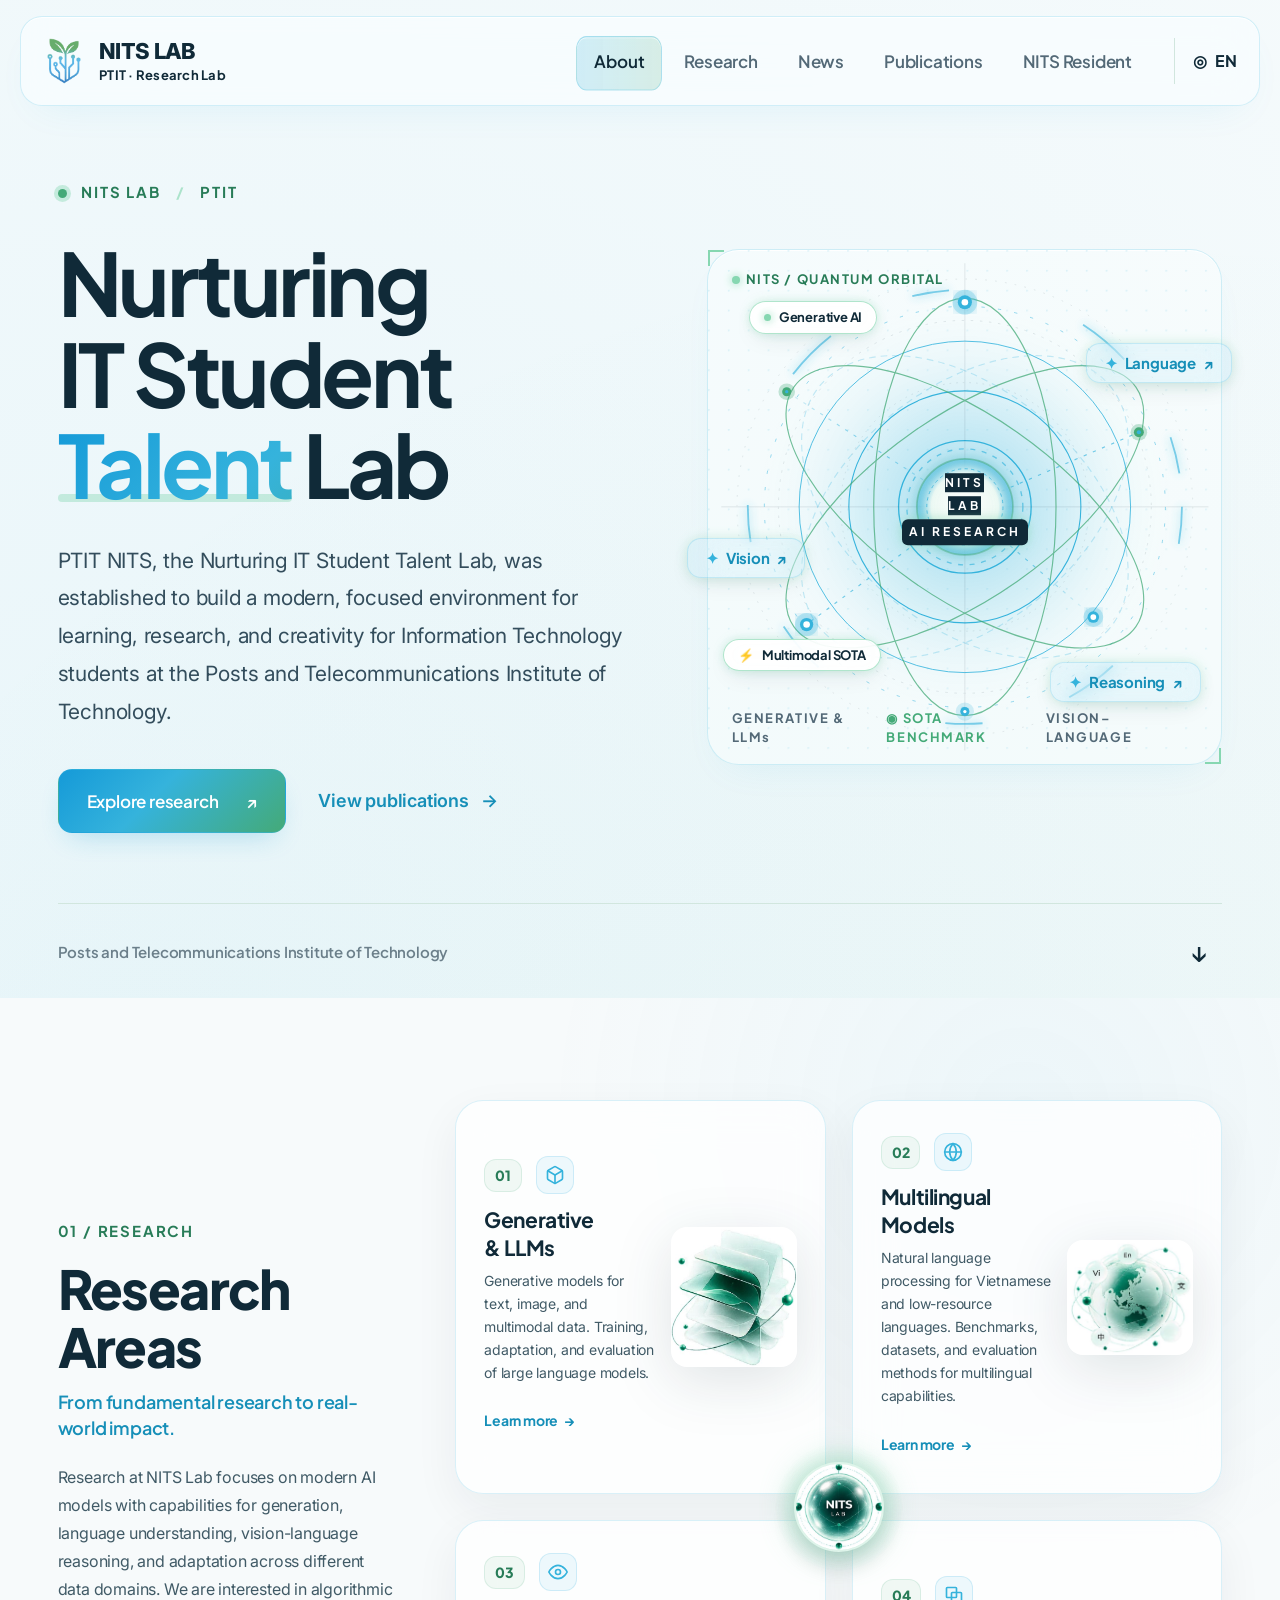
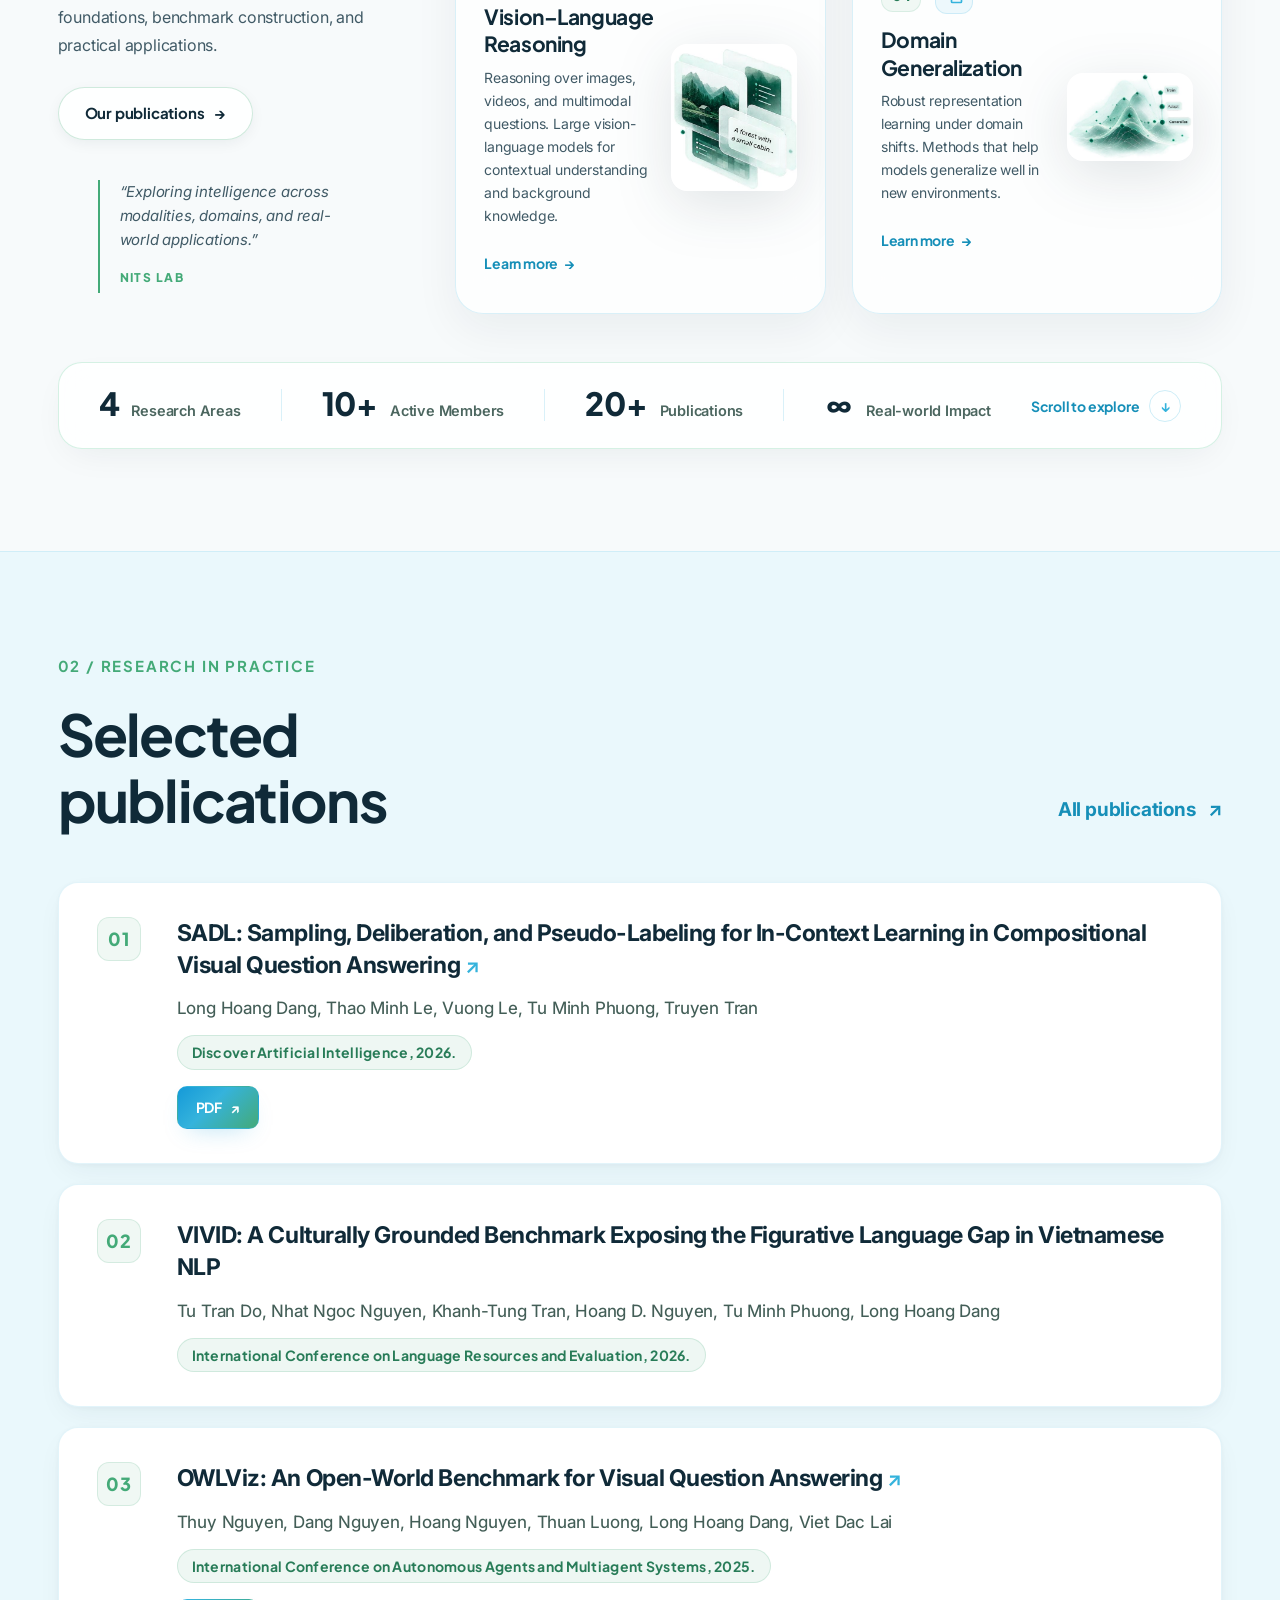
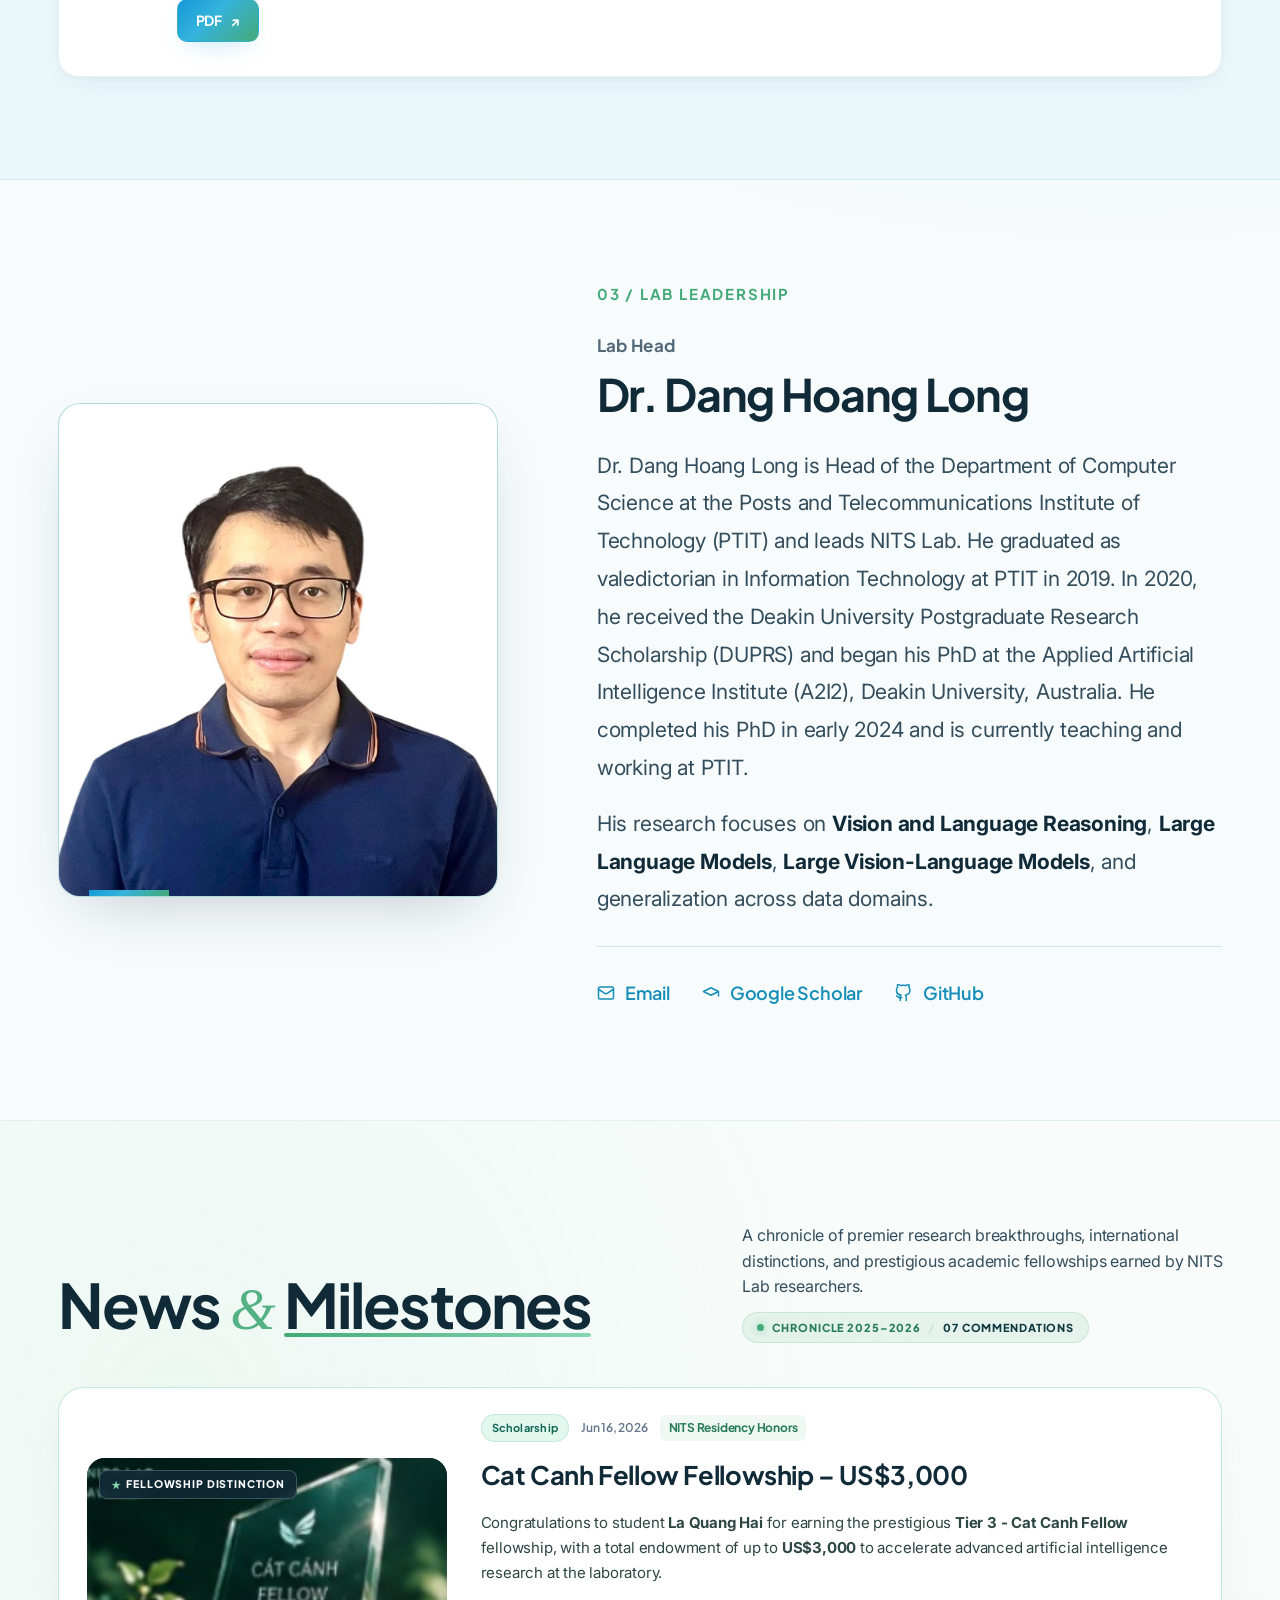
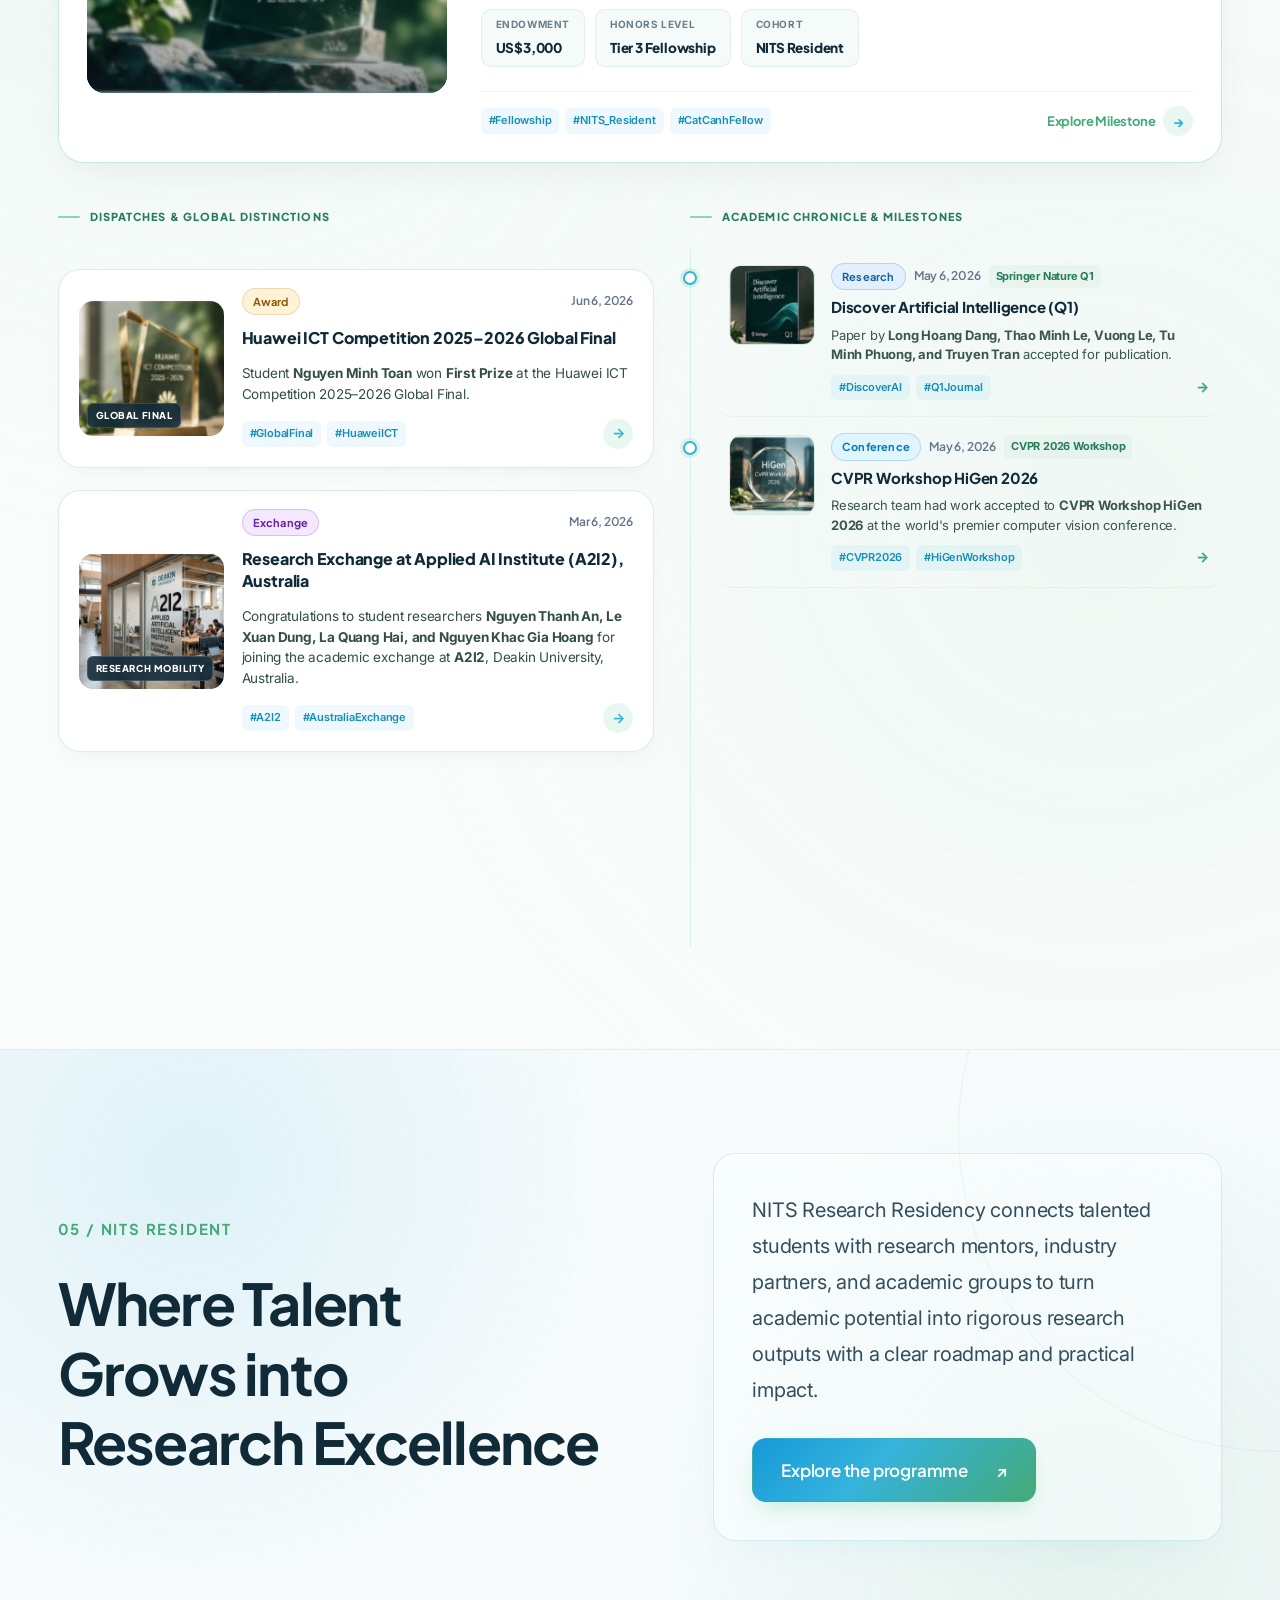
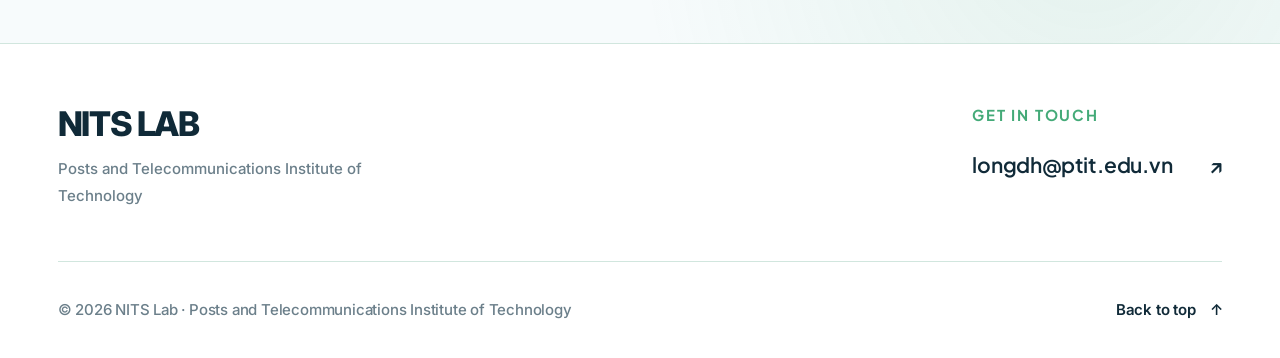
==== commit 9dfdcd2b: "Refactor styles and update SVG elements for improved aesthetics - Updated color variables in home.cs" ====
--- a/index-en.html
+++ b/index-en.html
@@ -67,22 +67,22 @@
             <svg aria-hidden="true" class="orbital" viewBox="0 0 620 620" fill="none" focusable="false">
               <defs>
                 <pattern id="dot-grid" width="24" height="24" patternUnits="userSpaceOnUse">
-                  <circle cx="1" cy="1" r="1.2" fill="#176b5b" opacity=".18"/>
+                  <circle cx="1" cy="1" r="1.2" fill="#35B3DC" opacity=".14"/>
                 </pattern>
                 <radialGradient id="orbit-glow" cx="50%" cy="50%" r="50%">
-                  <stop offset="0%" stop-color="#86e7c4" stop-opacity="0.45"/>
-                  <stop offset="45%" stop-color="#176b5b" stop-opacity="0.15"/>
-                  <stop offset="85%" stop-color="#f3faf6" stop-opacity="0"/>
+                  <stop offset="0%" stop-color="#35B3DC" stop-opacity="0.45"/>
+                  <stop offset="45%" stop-color="#35B3DC" stop-opacity="0.15"/>
+                  <stop offset="85%" stop-color="#F7FBFC" stop-opacity="0"/>
                 </radialGradient>
                 <radialGradient id="core-glow-grad" cx="50%" cy="50%" r="50%">
                   <stop offset="0%" stop-color="#ffffff" stop-opacity="0.95"/>
-                  <stop offset="70%" stop-color="#eafaf3" stop-opacity="0.9"/>
-                  <stop offset="100%" stop-color="#86e7c4" stop-opacity="0.4"/>
+                  <stop offset="70%" stop-color="#EDF9F3" stop-opacity="0.9"/>
+                  <stop offset="100%" stop-color="#35B3DC" stop-opacity="0.4"/>
                 </radialGradient>
                 <linearGradient id="beam-grad" x1="0%" y1="0%" x2="100%" y2="100%">
-                  <stop offset="0%" stop-color="#176b5b" stop-opacity="0.2"/>
-                  <stop offset="50%" stop-color="#86e7c4" stop-opacity="0.9"/>
-                  <stop offset="100%" stop-color="#176b5b" stop-opacity="0.2"/>
+                  <stop offset="0%" stop-color="#35B3DC" stop-opacity="0.20"/>
+                  <stop offset="50%" stop-color="#35B3DC" stop-opacity="0.9"/>
+                  <stop offset="100%" stop-color="#35B3DC" stop-opacity="0"/>
                 </linearGradient>
                 <filter id="mint-bloom" x="-20%" y="-20%" width="140%" height="140%">
                   <feGaussianBlur stdDeviation="6" result="blur"/>
@@ -106,13 +106,13 @@
 
               <!-- Pulsing Sonar Radiance Waves -->
               <g class="sonar-waves">
-                <circle class="sonar-wave sonar-wave-1" cx="310" cy="310" r="80" stroke="#86e7c4" stroke-width="1.6" fill="none"/>
-                <circle class="sonar-wave sonar-wave-2" cx="310" cy="310" r="140" stroke="#86e7c4" stroke-width="1.3" fill="none"/>
-                <circle class="sonar-wave sonar-wave-3" cx="310" cy="310" r="200" stroke="#176b5b" stroke-width="1" fill="none"/>
+                <circle class="sonar-wave sonar-wave-1" cx="310" cy="310" r="80" stroke="#35B3DC" stroke-width="1.6" fill="none"/>
+                <circle class="sonar-wave sonar-wave-2" cx="310" cy="310" r="140" stroke="#35B3DC" stroke-width="1.3" fill="none"/>
+                <circle class="sonar-wave sonar-wave-3" cx="310" cy="310" r="200" stroke="#35B3DC" stroke-width="1" fill="none"/>
               </g>
 
               <!-- Technical Astrolabe Gauges -->
-              <g stroke="#176b5b" opacity=".22">
+              <g stroke="#102A38" opacity=".12">
                 <path d="M310 16V604M16 310H604"/>
                 <circle cx="310" cy="310" r="275" stroke-dasharray="2 10" stroke-width="1"/>
                 <circle cx="310" cy="310" r="225" stroke-dasharray="3 8" stroke-width="1"/>
@@ -121,22 +121,22 @@
 
               <!-- Outer Spinning Radar Scanner Ring (Clockwise) -->
               <g class="radar-scanner-ring">
-                <circle cx="310" cy="310" r="262" stroke="#86e7c4" stroke-width="2.2" stroke-dasharray="45 170 65 110" opacity=".65" filter="url(#mint-bloom)"/>
+                <circle cx="310" cy="310" r="262" stroke="#35B3DC" stroke-width="2.2" stroke-dasharray="45 170 65 110" opacity=".65" filter="url(#mint-bloom)"/>
               </g>
 
               <!-- Counter-Spinning Technical Tick Ring -->
               <g class="counter-spin-ring">
-                <circle cx="310" cy="310" r="242" stroke="#176b5b" stroke-width="1.2" stroke-dasharray="4 16" opacity=".5"/>
+                <circle cx="310" cy="310" r="242" stroke="#35B3DC" stroke-width="1.2" stroke-dasharray="4 16" opacity=".5"/>
               </g>
 
               <!-- Central Rotating Orbital System -->
               <g class="orbit-rotator">
-                <g class="orbit-lines" stroke="#176b5b" stroke-width="1.4">
+                <g class="orbit-lines" stroke="#44AA78" stroke-width="1.4">
                   <ellipse class="orbit-track track-1" cx="310" cy="310" rx="252" ry="110" transform="rotate(-35 310 310)"/>
                   <ellipse class="orbit-track track-2" cx="310" cy="310" rx="252" ry="110" transform="rotate(35 310 310)"/>
                   <ellipse class="orbit-track track-3" cx="310" cy="310" rx="252" ry="110" transform="rotate(90 310 310)"/>
-                  <ellipse class="orbit-track track-4" cx="310" cy="310" rx="228" ry="142" transform="rotate(-40 310 310)" stroke="#86e7c4" opacity=".35" stroke-dasharray="8 6"/>
-                  <ellipse class="orbit-track track-5" cx="310" cy="310" rx="228" ry="142" transform="rotate(40 310 310)" stroke="#86e7c4" opacity=".35" stroke-dasharray="8 6"/>
+                  <ellipse class="orbit-track track-4" cx="310" cy="310" rx="228" ry="142" transform="rotate(-40 310 310)" stroke="#35B3DC" opacity=".35" stroke-dasharray="8 6"/>
+                  <ellipse class="orbit-track track-5" cx="310" cy="310" rx="228" ry="142" transform="rotate(40 310 310)" stroke="#35B3DC" opacity=".35" stroke-dasharray="8 6"/>
                 </g>
 
                 <!-- Synaptic energy beams connecting nodes -->
@@ -151,42 +151,42 @@
                 <!-- Orbiting Quantum Nodes with Intense Mint Glow & Radar Waves -->
                 <g class="orbit-nodes">
                   <g class="node-group node-1" transform="translate(119, 452)">
-                    <circle r="14" fill="#86e7c4" opacity=".25" class="node-pulse"/>
-                    <circle r="8" fill="#86e7c4" filter="url(#intense-glow)"/>
+                    <circle r="14" fill="#35B3DC" opacity=".25" class="node-pulse"/>
+                    <circle r="8" fill="#35B3DC" filter="url(#intense-glow)"/>
                     <circle r="4" fill="#ffffff"/>
                   </g>
                   <g class="node-group node-2" transform="translate(465, 443)">
-                    <circle r="12" fill="#86e7c4" opacity=".25" class="node-pulse"/>
-                    <circle r="7" fill="#86e7c4" filter="url(#intense-glow)"/>
+                    <circle r="12" fill="#35B3DC" opacity=".25" class="node-pulse"/>
+                    <circle r="7" fill="#35B3DC" filter="url(#intense-glow)"/>
                     <circle r="3.5" fill="#ffffff"/>
                   </g>
                   <g class="node-group node-3" transform="translate(310, 63)">
-                    <circle r="15" fill="#86e7c4" opacity=".25" class="node-pulse"/>
-                    <circle r="8.5" fill="#86e7c4" filter="url(#intense-glow)"/>
+                    <circle r="15" fill="#35B3DC" opacity=".25" class="node-pulse"/>
+                    <circle r="8.5" fill="#35B3DC" filter="url(#intense-glow)"/>
                     <circle r="4" fill="#ffffff"/>
                   </g>
                   <g class="node-group node-4" transform="translate(520, 220)">
-                    <circle r="10" fill="#176b5b" opacity=".3"/>
-                    <circle r="6" fill="#176b5b"/>
-                    <circle r="2.5" fill="#86e7c4"/>
+                    <circle r="10" fill="#44AA78" opacity=".3"/>
+                    <circle r="6" fill="#44AA78"/>
+                    <circle r="2.5" fill="#35B3DC"/>
                   </g>
                   <g class="node-group node-5" transform="translate(95, 171)">
-                    <circle r="10" fill="#176b5b" opacity=".3"/>
-                    <circle r="5.5" fill="#176b5b"/>
-                    <circle r="2" fill="#86e7c4"/>
+                    <circle r="10" fill="#44AA78" opacity=".3"/>
+                    <circle r="5.5" fill="#44AA78"/>
+                    <circle r="2" fill="#35B3DC"/>
                   </g>
                   <g class="node-group node-6" transform="translate(310, 557)">
-                    <circle r="11" fill="#86e7c4" opacity=".2"/>
-                    <circle r="5.5" fill="#86e7c4"/>
+                    <circle r="11" fill="#35B3DC" opacity=".2"/>
+                    <circle r="5.5" fill="#35B3DC"/>
                     <circle r="2" fill="#ffffff"/>
                   </g>
                 </g>
 
                 <!-- Center Core Multi-layered Sphere -->
                 <g class="center-core-sphere">
-                  <circle cx="310" cy="310" r="70" stroke="#86e7c4" stroke-width="1.6" stroke-dasharray="6 8" opacity=".65" class="core-outer-ring"/>
-                  <circle cx="310" cy="310" r="58" fill="url(#core-glow-grad)" stroke="#176b5b" stroke-width="2" stroke-opacity=".5" filter="url(#mint-bloom)"/>
-                  <circle cx="310" cy="310" r="46" fill="none" stroke="#86e7c4" stroke-width="1.2" stroke-dasharray="4 4" opacity=".75"/>
+                  <circle cx="310" cy="310" r="70" stroke="#35B3DC" stroke-width="1.6" stroke-dasharray="6 8" opacity=".65" class="core-outer-ring"/>
+                  <circle cx="310" cy="310" r="58" fill="url(#core-glow-grad)" stroke="#44AA78" stroke-width="2" stroke-opacity=".5" filter="url(#mint-bloom)"/>
+                  <circle cx="310" cy="310" r="46" fill="none" stroke="#35B3DC" stroke-width="1.2" stroke-dasharray="4 4" opacity=".75"/>
                 </g>
               </g>
             </svg>
@@ -255,10 +255,6 @@
                 <img src="assest/image/research/research-nucleus.jpg" alt="" class="nexus-core-img" />
               </div>
               <!-- Connector Pill Badges -->
-              <span class="nexus-badge badge-generate" data-target="research-generative">Generate</span>
-              <span class="nexus-badge badge-understand" data-target="research-language">Understand</span>
-              <span class="nexus-badge badge-reason" data-target="research-vision">Reason</span>
-              <span class="nexus-badge badge-generalize" data-target="research-domain">Generalize</span>
             </div>
 
             <!-- 2x2 Connected Glass Cards -->
--- a/assest/home.css
+++ b/assest/home.css
@@ -4,24 +4,24 @@
 :root {
   /* Primary colors */
   --forest-950: #051a17;
-  --forest-900: #092a26; /* Primary Forest Green */
-  --forest-800: #0d3833;
-  --forest-700: #124d45;
-  --emerald-600: #176b5b; /* Deep Emerald */
-  --emerald-700: #105245;
-  --emerald-500: #1e8773;
-  --mint-400: #86e7c4;   /* Mint Green */
-  --mint-300: #a7efd5;
-  --mint-200: #cbf6e6;
-  --mint-100: #e4fbf2;
+  --forest-900: #102A38;
+  --forest-800: #123A43;
+  --forest-700: #287C58;
+  --emerald-600: #44AA78;
+  --emerald-700: #287C58;
+  --emerald-500: #168FB8;
+  --mint-400: #86D7B1;
+  --mint-300: #A9E4C8;
+  --mint-200: #CDEEDD;
+  --mint-100: #EDF9F3;
 
   /* Neutral colors */
-  --soft-mint-white: #f3faf6; /* Primary background */
+  --soft-mint-white: #F7FBFC; /* Primary background */
   --white: #ffffff;
-  --dark-slate: #24423d;      /* Body text */
-  --muted-green-gray: #4d665f;/* Supporting text & metadata */
-  --mint-border: rgba(134, 231, 196, 0.35);
-  --mint-border-strong: rgba(134, 231, 196, 0.65);
+  --dark-slate: #334D5C;      /* Body text */
+  --muted-green-gray: #6B7F8A;/* Supporting text & metadata */
+  --mint-border: rgba(134, 215, 177, 0.35);
+  --mint-border-strong: rgba(134, 215, 177, 0.65);
   --line-mint: #d1e6de;
 
   /* Semantic mappings */
@@ -129,7 +129,7 @@
   height: 9px;
   border-radius: 50%;
   background: var(--emerald-600);
-  box-shadow: 0 0 0 4px rgba(134, 231, 196, 0.4);
+  box-shadow: 0 0 0 4px rgba(134, 215, 177, 0.4);
   margin-right: 10px;
 }
 .section-title {
@@ -170,11 +170,11 @@
 .button-primary {
   background: var(--emerald-600);
   color: var(--white);
-  box-shadow: 0 8px 24px -8px rgba(23, 107, 91, 0.45);
+  box-shadow: 0 8px 24px -8px rgba(68, 170, 120, 0.45);
 }
 .button-primary:hover {
   background: var(--forest-900);
-  box-shadow: 0 14px 30px -10px rgba(9, 42, 38, 0.55);
+  box-shadow: 0 14px 30px -10px rgba(16, 42, 56, 0.55);
 }
 .button:active { transform: translateY(1px) scale(0.99); }
 .button-light {
@@ -192,14 +192,14 @@
   background: rgba(243, 250, 246, 0.88);
   border: 1px solid var(--mint-border);
   border-radius: 20px;
-  box-shadow: 0 12px 35px -15px rgba(9, 42, 38, 0.12), inset 0 1px 0 rgba(255, 255, 255, 0.95);
+  box-shadow: 0 12px 35px -15px rgba(16, 42, 56, 0.12), inset 0 1px 0 rgba(255, 255, 255, 0.95);
   backdrop-filter: blur(20px) saturate(1.25);
   -webkit-backdrop-filter: blur(20px) saturate(1.25);
   transition: box-shadow var(--duration-fast), background var(--duration-fast);
 }
 .site-header.is-scrolled {
   background: rgba(243, 250, 246, 0.95);
-  box-shadow: 0 16px 40px -15px rgba(9, 42, 38, 0.18), inset 0 1px 0 #fff;
+  box-shadow: 0 16px 40px -15px rgba(16, 42, 56, 0.18), inset 0 1px 0 #fff;
 }
 .header-inner { min-height: var(--header-height); display: flex; align-items: center; gap: 32px; }
 .brand { display: flex; align-items: center; gap: 14px; flex-shrink: 0; }
@@ -276,7 +276,7 @@
   bottom: 8px;
   width: 100%;
   height: 8px;
-  background: rgba(134, 231, 196, 0.45);
+  background: rgba(134, 215, 177, 0.45);
   z-index: -1;
   border-radius: 4px;
 }
@@ -342,7 +342,7 @@
   border-radius: 12px;
   font: 600 15px/1.5 var(--font-heading);
   color: var(--forest-900);
-  box-shadow: 0 8px 24px -10px rgba(9, 42, 38, 0.15);
+  box-shadow: 0 8px 24px -10px rgba(16, 42, 56, 0.15);
   transition: background var(--duration-fast), color var(--duration-fast), transform var(--duration-fast);
 }
 .orbit-tag:hover {
@@ -397,9 +397,9 @@
   min-width: 0;
   padding: 40px;
   background: #ffffff;
-  border: 1.5px solid rgba(23, 107, 91, 0.16);
+  border: 1.5px solid rgba(68, 170, 120, 0.16);
   border-radius: 24px;
-  box-shadow: 0 16px 40px -12px rgba(9, 42, 38, 0.10), 0 2px 8px rgba(9, 42, 38, 0.04);
+  box-shadow: 0 16px 40px -12px rgba(16, 42, 56, 0.10), 0 2px 8px rgba(16, 42, 56, 0.04);
   transition: transform var(--duration-component) var(--ease-spring), box-shadow var(--duration-component), border-color var(--duration-component);
 }
 .card-index {
@@ -414,7 +414,7 @@
   height: 52px;
   padding: 12px;
   border-radius: 16px;
-  background: rgba(134, 231, 196, 0.22);
+  background: rgba(134, 215, 177, 0.22);
   margin-bottom: 30px;
   color: var(--emerald-600);
   transition: background var(--duration-fast), color var(--duration-fast), transform var(--duration-fast);
@@ -444,7 +444,7 @@
 @media (hover: hover) {
   .bento-card:hover {
     transform: translateY(-6px);
-    box-shadow: 0 24px 50px -18px rgba(9, 42, 38, 0.16), inset 0 1px 0 #fff;
+    box-shadow: 0 24px 50px -18px rgba(16, 42, 56, 0.16), inset 0 1px 0 #fff;
     border-color: var(--mint-border-strong);
   }
 }
@@ -452,8 +452,8 @@
 /* Selected Publications Section — Balanced Academic Architectural Light Mode */
 .publications-section {
   background: #f4faf7;
-  border-top: 1px solid rgba(23, 107, 91, 0.12);
-  border-bottom: 1px solid rgba(23, 107, 91, 0.12);
+  border-top: 1px solid rgba(68, 170, 120, 0.12);
+  border-bottom: 1px solid rgba(68, 170, 120, 0.12);
   color: var(--dark-slate);
   position: relative;
 }
@@ -469,16 +469,16 @@
   gap: 24px;
   padding: 34px 38px;
   background: #ffffff;
-  border: 1.5px solid rgba(23, 107, 91, 0.14);
+  border: 1.5px solid rgba(68, 170, 120, 0.14);
   border-radius: 20px;
-  box-shadow: 0 10px 30px -8px rgba(9, 42, 38, 0.07), 0 1px 4px rgba(9, 42, 38, 0.03);
+  box-shadow: 0 10px 30px -8px rgba(16, 42, 56, 0.07), 0 1px 4px rgba(16, 42, 56, 0.03);
   transition: transform var(--duration-fast), box-shadow var(--duration-fast);
 }
-.publication-row:last-child { border-bottom: 1.5px solid rgba(23, 107, 91, 0.14); }
+.publication-row:last-child { border-bottom: 1.5px solid rgba(68, 170, 120, 0.14); }
 .publication-row:hover {
   background: #ffffff;
   transform: translateY(-4px);
-  box-shadow: 0 20px 48px -10px rgba(9, 42, 38, 0.15);
+  box-shadow: 0 20px 48px -10px rgba(16, 42, 56, 0.15);
 }
 .publication-number {
   padding-top: 0;
@@ -488,8 +488,8 @@
   align-items: center;
   justify-content: center;
   border-radius: 12px;
-  background: rgba(23, 107, 91, 0.08);
-  border: 1px solid rgba(23, 107, 91, 0.16);
+  background: rgba(68, 170, 120, 0.08);
+  border: 1px solid rgba(68, 170, 120, 0.16);
   font: 800 18px/1 var(--font-heading);
   color: var(--emerald-600);
 }
@@ -500,7 +500,7 @@
   font-weight: 700;
   line-height: 1.4;
   letter-spacing: -.02em;
-  color: #092a26;
+  color: #102A38;
   text-decoration: none;
   transition: color var(--duration-fast);
 }
@@ -509,8 +509,8 @@
 .publication-authors { color: #435e57; font-size: 17px; line-height: 1.75; margin-top: 10px; font-weight: 450; }
 .publication-venue {
   color: #0c4338;
-  background: rgba(23, 107, 91, 0.08);
-  border: 1px solid rgba(23, 107, 91, 0.16);
+  background: rgba(68, 170, 120, 0.08);
+  border: 1px solid rgba(68, 170, 120, 0.16);
   padding: 5px 14px;
   border-radius: 20px;
   display: inline-block;
@@ -532,7 +532,7 @@
   overflow: hidden;
   background: var(--line-mint);
   border: 1px solid var(--mint-border);
-  box-shadow: 0 24px 60px -25px rgba(9, 42, 38, 0.22);
+  box-shadow: 0 24px 60px -25px rgba(16, 42, 56, 0.22);
 }
 .director-image::after {
   position: absolute;
@@ -601,13 +601,13 @@
 .news-card:hover {
   background: #ffffff;
   transform: translateY(-5px);
-  box-shadow: 0 20px 45px -10px rgba(9, 42, 38, 0.16);
+  box-shadow: 0 20px 45px -10px rgba(16, 42, 56, 0.16);
 }
 .news-card:first-child { padding-top: 30px; }
 .news-date {
   color: var(--emerald-600);
-  background: rgba(23, 107, 91, 0.08);
-  border: 1px solid rgba(23, 107, 91, 0.16);
+  background: rgba(68, 170, 120, 0.08);
+  border: 1px solid rgba(68, 170, 120, 0.16);
   padding: 8px 14px;
   border-radius: 12px;
   text-align: center;
@@ -623,14 +623,14 @@
   line-height: 1.55;
   letter-spacing: -.02em;
 }
-.news-card:first-child .news-date { color: var(--emerald-700); background: rgba(23, 107, 91, 0.12); }
+.news-card:first-child .news-date { color: var(--emerald-700); background: rgba(68, 170, 120, 0.12); }
 
 /* Residency Section */
 .residency-section {
   position: relative;
   overflow: hidden;
   background: var(--forest-900);
-  background: linear-gradient(135deg, #092a26 0%, #176b5b 100%);
+  background: linear-gradient(135deg, #102A38 0%, #44AA78 100%);
   color: var(--white);
 }
 .residency-section::after {
@@ -638,7 +638,7 @@
   position: absolute;
   width: 640px;
   height: 640px;
-  border: 1px solid rgba(134, 231, 196, 0.18);
+  border: 1px solid rgba(134, 215, 177, 0.18);
   border-radius: 50%;
   right: -320px;
   top: -240px;
@@ -654,16 +654,16 @@
   font-weight: 700;
   color: var(--white);
 }
-.residency-copy p { font-size: 20px; line-height: 1.8; color: #e4fbf2; }
+.residency-copy p { font-size: 20px; line-height: 1.8; color: #EDF9F3; }
 .residency-copy .button {
   margin-top: 30px;
   background: var(--mint-400);
   color: var(--forest-900);
-  box-shadow: 0 10px 30px -10px rgba(134, 231, 196, 0.4);
+  box-shadow: 0 10px 30px -10px rgba(134, 215, 177, 0.4);
 }
 .residency-copy .button:hover {
-  background: #a7efd5;
-  box-shadow: 0 14px 35px -10px rgba(134, 231, 196, 0.6);
+  background: #A9E4C8;
+  box-shadow: 0 14px 35px -10px rgba(134, 215, 177, 0.6);
 }
 .residency-section :focus-visible { outline-color: var(--mint-400); }
 
--- a/assest/glass.css
+++ b/assest/glass.css
@@ -1,27 +1,50 @@
-/* Shared Liquid Glass system: Emerald Glass & Forest Green + Mint.
+/* PTIT NITS color system: Navy foundation, Cyan interaction, Green research.
    Loaded after home.css by all six static pages. */
 :root {
-  /* Primary colors */
-  --forest-950: #051a17;
-  --forest-900: #092a26;
-  --forest-800: #0d3833;
-  --forest-700: #124d45;
-  --emerald-600: #176b5b;
-  --emerald-700: #105245;
-  --emerald-500: #1e8773;
-  --mint-400: #86e7c4;
-  --mint-300: #a7efd5;
-  --mint-200: #cbf6e6;
-  --mint-100: #e4fbf2;
+  /* Primitive brand tokens — PTIT_NITS_Color_System.docx */
+  --brand-cyan: #35B3DC;
+  --brand-cyan-strong: #168FB8;
+  --brand-green: #44AA78;
+  --brand-green-strong: #287C58;
+  --brand-mint: #86D7B1;
+  --brand-navy: #102A38;
+  --brand-navy-soft: #123A43;
+  --brand-slate: #536977;
+  --brand-ice: #EAF8FC;
+  --brand-mint-white: #EDF9F3;
+
+  /* Semantic tokens */
+  --color-background: #F7FBFC;
+  --color-heading: var(--brand-navy);
+  --color-text: #334D5C;
+  --color-muted: #6B7F8A;
+  --color-action: var(--brand-cyan-strong);
+  --color-action-bright: var(--brand-cyan);
+  --color-research: var(--brand-green);
+  --color-research-strong: var(--brand-green-strong);
+  --brand-gradient: linear-gradient(135deg, #159AD8 0%, #35B3DC 42%, #44AA78 100%);
+
+  /* Legacy aliases kept for existing components */
+  --forest-950: #0B202B;
+  --forest-900: var(--brand-navy);
+  --forest-800: var(--brand-navy-soft);
+  --forest-700: var(--brand-green-strong);
+  --emerald-600: var(--brand-green);
+  --emerald-700: var(--brand-green-strong);
+  --emerald-500: var(--brand-cyan-strong);
+  --mint-400: var(--brand-mint);
+  --mint-300: #A9E4C8;
+  --mint-200: #CDEEDD;
+  --mint-100: var(--brand-mint-white);
 
   /* Neutral colors */
-  --soft-mint-white: #f3faf6;
+  --soft-mint-white: var(--brand-mint-white);
   --white: #ffffff;
-  --dark-slate: #24423d;
-  --muted-green-gray: #4d665f;
-
-  --color-secondary: var(--emerald-600);
-  --color-mint: var(--mint-400);
+  --dark-slate: var(--color-text);
+  --muted-green-gray: var(--color-muted);
+
+  --color-secondary: var(--color-action);
+  --color-mint: var(--brand-mint);
 
   /* Typography scale — NOTICEABLY LARGER */
   --font-heading: "Plus Jakarta Sans", -apple-system, BlinkMacSystemFont, sans-serif;
@@ -43,12 +66,12 @@
   --radius-sm: 14px;
   --radius-md: 22px;
   --radius-lg: 32px;
-  --glass-surface: rgba(255, 255, 255, 0.78);
-  --glass-surface-dark: rgba(9, 42, 38, 0.82);
-  --glass-edge: rgba(134, 231, 196, 0.42);
-  --glass-edge-strong: rgba(134, 231, 196, 0.85);
-  --glass-shadow: 0 16px 42px -20px rgba(9, 42, 38, 0.14), inset 0 1px 0 rgba(255, 255, 255, 0.95);
-  --glass-shadow-hover: 0 24px 52px -18px rgba(9, 42, 38, 0.22), inset 0 1px 0 #ffffff;
+  --glass-surface: rgba(248, 253, 254, 0.62);
+  --glass-surface-dark: rgba(16, 42, 56, 0.86);
+  --glass-edge: rgba(53, 179, 220, 0.20);
+  --glass-edge-strong: rgba(53, 179, 220, 0.42);
+  --glass-shadow: 0 16px 42px -20px rgba(21, 154, 216, 0.10), inset 0 1px 0 rgba(255, 255, 255, 0.95);
+  --glass-shadow-hover: 0 24px 52px -18px rgba(21, 154, 216, 0.16), inset 0 1px 0 #ffffff;
   --glass-blur: 20px;
   --button-radius: var(--radius-sm);
 
@@ -70,7 +93,7 @@
   border-radius: 50%;
   pointer-events: none;
   z-index: 9990;
-  background: radial-gradient(circle, rgba(134, 231, 196, 0.08) 0%, rgba(23, 107, 91, 0.02) 42%, transparent 70%);
+  background: radial-gradient(circle, rgba(134, 215, 177, 0.08) 0%, rgba(68, 170, 120, 0.02) 42%, transparent 70%);
   opacity: 0;
   transform: translate(-50%, -50%);
   transition: opacity 0.5s ease;
@@ -85,8 +108,8 @@
   width: 8px;
   height: 8px;
   border-radius: 50%;
-  background: rgba(23, 107, 91, 0.45);
-  box-shadow: 0 0 0 3px rgba(134, 231, 196, 0.22), 0 0 8px rgba(134, 231, 196, 0.35);
+  background: rgba(68, 170, 120, 0.45);
+  box-shadow: 0 0 0 3px rgba(134, 215, 177, 0.22), 0 0 8px rgba(134, 215, 177, 0.35);
   pointer-events: none;
   z-index: 9999;
   opacity: 0;
@@ -95,8 +118,8 @@
   will-change: transform;
 }
 .cursor-dot.is-hovered {
-  background: rgba(23, 107, 91, 0.65);
-  box-shadow: 0 0 0 6px rgba(134, 231, 196, 0.28), 0 0 14px rgba(134, 231, 196, 0.45);
+  background: rgba(68, 170, 120, 0.65);
+  box-shadow: 0 0 0 6px rgba(134, 215, 177, 0.28), 0 0 14px rgba(134, 215, 177, 0.45);
 }
 
 @media (prefers-reduced-motion: reduce), (pointer: coarse) {
@@ -118,7 +141,7 @@
   position: absolute;
   inset: -1.5px;
   border-radius: inherit;
-  background: radial-gradient(360px circle at var(--mouse-x, -500px) var(--mouse-y, -500px), rgba(134, 231, 196, 0.42), rgba(23, 107, 91, 0.12) 40%, transparent 75%);
+  background: radial-gradient(360px circle at var(--mouse-x, -500px) var(--mouse-y, -500px), rgba(134, 215, 177, 0.42), rgba(68, 170, 120, 0.12) 40%, transparent 75%);
   z-index: 0;
   opacity: 0;
   transition: opacity 0.35s ease;
@@ -130,7 +153,7 @@
   position: absolute;
   inset: 0;
   border-radius: inherit;
-  background: radial-gradient(280px circle at var(--mouse-x, -500px) var(--mouse-y, -500px), rgba(134, 231, 196, 0.06), transparent 65%);
+  background: radial-gradient(280px circle at var(--mouse-x, -500px) var(--mouse-y, -500px), rgba(134, 215, 177, 0.06), transparent 65%);
   z-index: 1;
   opacity: 0;
   transition: opacity 0.35s ease;
@@ -149,8 +172,8 @@
 
 html { scroll-padding-top: 130px; }
 .glass-site {
-  background: radial-gradient(ellipse 720px 650px at 90% 180px, rgba(134, 231, 196, 0.22), transparent 85%),
-              radial-gradient(ellipse 650px 700px at 5% 260px, rgba(23, 107, 91, 0.08), transparent 85%),
+  background: radial-gradient(ellipse 720px 650px at 90% 180px, rgba(134, 215, 177, 0.22), transparent 85%),
+              radial-gradient(ellipse 650px 700px at 5% 260px, rgba(68, 170, 120, 0.08), transparent 85%),
               var(--color-background);
   font-family: var(--font-body);
   font-size: var(--text-body);
@@ -197,12 +220,12 @@
 .button-primary {
   background: var(--emerald-600);
   color: var(--white);
-  box-shadow: 0 10px 25px -8px rgba(23, 107, 91, 0.45), inset 0 1px 0 rgba(255, 255, 255, 0.35);
-  border-color: rgba(134, 231, 196, 0.3);
+  box-shadow: 0 10px 25px -8px rgba(68, 170, 120, 0.45), inset 0 1px 0 rgba(255, 255, 255, 0.35);
+  border-color: rgba(134, 215, 177, 0.3);
 }
 .button-primary:hover {
   background: var(--forest-900);
-  box-shadow: 0 14px 30px -10px rgba(9, 42, 38, 0.65);
+  box-shadow: 0 14px 30px -10px rgba(16, 42, 56, 0.65);
 }
 .button:active { transform: translateY(1px) scale(.98); }
 .button-light {
@@ -231,7 +254,7 @@
 }
 .site-header.is-scrolled {
   background: rgba(243, 250, 246, 0.96);
-  box-shadow: 0 16px 42px -16px rgba(9, 42, 38, 0.2), inset 0 1px 0 #fff;
+  box-shadow: 0 16px 42px -16px rgba(16, 42, 56, 0.2), inset 0 1px 0 #fff;
   border-color: var(--mint-border-strong);
 }
 .header-inner { width: calc(100% - 44px); min-height: var(--header-height); gap: 24px; }
@@ -247,9 +270,9 @@
   color: var(--forest-900);
 }
 .nav a::after { display: none; }
-.nav a.active { color: var(--emerald-600); background: rgba(134, 231, 196, 0.22); }
+.nav a.active { color: var(--emerald-600); background: rgba(134, 215, 177, 0.22); }
 .nav.indicator-ready a.active { background: transparent; }
-.nav a:hover { background: rgba(134, 231, 196, 0.25); color: var(--forest-900); }
+.nav a:hover { background: rgba(134, 215, 177, 0.25); color: var(--forest-900); }
 .nav-indicator {
   position: absolute;
   top: 0;
@@ -258,7 +281,7 @@
   width: 100px;
   border: 1px solid var(--mint-border-strong);
   border-radius: 12px;
-  background: rgba(134, 231, 196, 0.28);
+  background: rgba(134, 215, 177, 0.28);
   z-index: 0;
   transform-origin: left top;
   pointer-events: none;
@@ -284,7 +307,7 @@
   height: 360px;
   top: 0;
   left: 0;
-  background: radial-gradient(circle, rgba(134, 231, 196, 0.45) 0%, rgba(134, 231, 196, 0) 70%);
+  background: radial-gradient(circle, rgba(134, 215, 177, 0.45) 0%, rgba(134, 215, 177, 0) 70%);
   border-radius: 50%;
   opacity: 0;
   transform: translate3d(var(--glow-x, -400px), var(--glow-y, -400px), 0);
@@ -311,9 +334,9 @@
   100% { background-position: 0% 50%; }
 }
 @keyframes radarPulse {
-  0% { box-shadow: 0 0 0 0 rgba(134, 231, 196, 0.85); }
-  70% { box-shadow: 0 0 0 14px rgba(134, 231, 196, 0); }
-  100% { box-shadow: 0 0 0 0 rgba(134, 231, 196, 0); }
+  0% { box-shadow: 0 0 0 0 rgba(134, 215, 177, 0.85); }
+  70% { box-shadow: 0 0 0 14px rgba(134, 215, 177, 0); }
+  100% { box-shadow: 0 0 0 0 rgba(134, 215, 177, 0); }
 }
 .status-dot {
   animation: radarPulse 2.2s infinite ease-out;
@@ -327,7 +350,7 @@
   color: var(--forest-900);
 }
 .hero-title > span {
-  background: linear-gradient(120deg, #176B5B 0%, #86E7C4 40%, #105245 80%, #86E7C4 100%);
+  background: linear-gradient(120deg, #44AA78 0%, #86D7B1 40%, #287C58 80%, #86D7B1 100%);
   background-size: 250% auto;
   -webkit-background-clip: text;
   -webkit-text-fill-color: transparent;
@@ -342,7 +365,7 @@
   bottom: 8px;
   width: 100%;
   height: 8px;
-  background: rgba(134, 231, 196, 0.4);
+  background: rgba(134, 215, 177, 0.4);
   z-index: -1;
   border-radius: 4px;
 }
@@ -354,13 +377,13 @@
   border-radius: var(--radius-lg);
   background: linear-gradient(140deg, rgba(255, 255, 255, 0.92), rgba(243, 250, 246, 0.65));
   border: 1px solid var(--glass-edge);
-  box-shadow: 0 28px 70px -35px rgba(9, 42, 38, 0.22), 0 0 30px rgba(134, 231, 196, 0.25), inset 0 1px 0 #ffffff;
+  box-shadow: 0 28px 70px -35px rgba(16, 42, 56, 0.22), 0 0 30px rgba(134, 215, 177, 0.25), inset 0 1px 0 #ffffff;
   overflow: visible;
   transform-style: preserve-3d;
   transition: transform 220ms ease-out, box-shadow 350ms;
 }
 .hero-art:hover {
-  box-shadow: 0 36px 85px -35px rgba(9, 42, 38, 0.3), 0 0 40px rgba(134, 231, 196, 0.45), inset 0 1px 0 #ffffff;
+  box-shadow: 0 36px 85px -35px rgba(16, 42, 56, 0.3), 0 0 40px rgba(134, 215, 177, 0.45), inset 0 1px 0 #ffffff;
   border-color: var(--glass-edge-strong);
 }
 .hero-art > .surface-glow { display: none; }
@@ -404,7 +427,7 @@
 }
 @keyframes captionGlow {
   0%, 100% { opacity: 0.7; }
-  50% { opacity: 1; color: var(--mint-400); text-shadow: 0 0 8px rgba(134, 231, 196, 0.6); }
+  50% { opacity: 1; color: var(--mint-400); text-shadow: 0 0 8px rgba(134, 215, 177, 0.6); }
 }
 .art-corner { display: block; border-color: var(--mint-400); }
 
@@ -443,7 +466,7 @@
   color: var(--mint-400);
   padding: 3px 7px;
   border-radius: 6px;
-  box-shadow: 0 0 12px rgba(134, 231, 196, 0.6);
+  box-shadow: 0 0 12px rgba(134, 215, 177, 0.6);
 }
 
 /* Floating Interactive Topic Badges */
@@ -454,7 +477,7 @@
   padding: 8px 18px;
   background: rgba(255, 255, 255, 0.94);
   border: 1px solid var(--glass-edge);
-  box-shadow: 0 8px 24px -8px rgba(9, 42, 38, 0.15), 0 0 12px rgba(134, 231, 196, 0.3);
+  box-shadow: 0 8px 24px -8px rgba(16, 42, 56, 0.15), 0 0 12px rgba(134, 215, 177, 0.3);
   color: var(--forest-900);
   backdrop-filter: blur(12px);
   z-index: 4;
@@ -467,7 +490,7 @@
   background: var(--mint-400);
   color: var(--forest-900);
   border-color: var(--mint-400);
-  box-shadow: 0 12px 30px -8px rgba(134, 231, 196, 0.7), 0 0 20px rgba(134, 231, 196, 0.6);
+  box-shadow: 0 12px 30px -8px rgba(134, 215, 177, 0.7), 0 0 20px rgba(134, 215, 177, 0.6);
   transform: translateY(-4px) scale(1.05) !important;
 }
 .orbit-tag:hover .tag-arrow { transform: translate(3px, -3px); }
@@ -487,7 +510,7 @@
   border-radius: 20px;
   font: 700 13px/1.4 var(--font-heading);
   color: var(--forest-900);
-  box-shadow: 0 8px 24px -8px rgba(9, 42, 38, 0.15), 0 0 10px rgba(134, 231, 196, 0.35);
+  box-shadow: 0 8px 24px -8px rgba(16, 42, 56, 0.15), 0 0 10px rgba(134, 215, 177, 0.35);
   backdrop-filter: blur(12px);
   pointer-events: none;
   z-index: 2;
@@ -538,8 +561,8 @@
    Research Areas — 3D Connected Matrix Showcase (Matching Reference Mockup)
    ========================================================================== */
 .research-showcase {
-  background: radial-gradient(ellipse 750px 550px at 0% 100%, rgba(134, 231, 196, 0.22), transparent 70%),
-              radial-gradient(ellipse 650px 500px at 100% 0%, rgba(23, 107, 91, 0.08), transparent 70%),
+  background: radial-gradient(ellipse 750px 550px at 0% 100%, rgba(134, 215, 177, 0.22), transparent 70%),
+              radial-gradient(ellipse 650px 500px at 100% 0%, rgba(68, 170, 120, 0.08), transparent 70%),
               var(--soft-mint-white);
   position: relative;
   overflow: hidden;
@@ -597,12 +620,12 @@
   padding: 12px 26px;
   border-radius: 30px;
   background: rgba(255, 255, 255, 0.85);
-  border: 1.5px solid rgba(23, 107, 91, 0.25);
+  border: 1.5px solid rgba(68, 170, 120, 0.25);
   color: var(--forest-900);
   font-family: var(--font-heading);
   font-size: 15px;
   font-weight: 700;
-  box-shadow: 0 4px 16px -3px rgba(9, 42, 38, 0.08);
+  box-shadow: 0 4px 16px -3px rgba(16, 42, 56, 0.08);
   text-decoration: none;
   transition: all 0.25s var(--ease-spring);
 }
@@ -611,7 +634,7 @@
   color: #ffffff;
   border-color: var(--emerald-600);
   transform: translateY(-2px);
-  box-shadow: 0 8px 22px -4px rgba(23, 107, 91, 0.35);
+  box-shadow: 0 8px 22px -4px rgba(68, 170, 120, 0.35);
 }
 .button-outline span {
   transition: transform 0.2s;
@@ -670,7 +693,7 @@
   width: 130px;
   height: 130px;
   border-radius: 50%;
-  background: radial-gradient(circle, rgba(134, 231, 196, 0.4) 0%, rgba(23, 107, 91, 0.1) 50%, transparent 70%);
+  background: radial-gradient(circle, rgba(134, 215, 177, 0.4) 0%, rgba(68, 170, 120, 0.1) 50%, transparent 70%);
   animation: nexusPulseAnim 3.5s ease-in-out infinite;
 }
 @keyframes nexusPulseAnim {
@@ -682,7 +705,7 @@
   width: 86px;
   height: 86px;
   border-radius: 50%;
-  box-shadow: 0 0 30px 6px rgba(134, 231, 196, 0.45), 0 0 0 2px rgba(255, 255, 255, 0.95), 0 12px 28px rgba(9, 42, 38, 0.2);
+  box-shadow: 0 0 30px 6px rgba(134, 215, 177, 0.45), 0 0 0 2px rgba(255, 255, 255, 0.95), 0 12px 28px rgba(16, 42, 56, 0.2);
   overflow: hidden;
   z-index: 2;
   transition: transform 0.4s var(--ease-spring);
@@ -700,13 +723,13 @@
   position: absolute;
   background: #ffffff;
   color: var(--forest-900);
-  border: 1px solid rgba(23, 107, 91, 0.22);
+  border: 1px solid rgba(68, 170, 120, 0.22);
   font-family: var(--font-heading);
   font-size: 13px;
   font-weight: 700;
   padding: 5px 16px;
   border-radius: 20px;
-  box-shadow: 0 4px 14px -2px rgba(9, 42, 38, 0.10);
+  box-shadow: 0 4px 14px -2px rgba(16, 42, 56, 0.10);
   pointer-events: auto;
   cursor: pointer;
   white-space: nowrap;
@@ -735,7 +758,7 @@
   color: #ffffff;
   border-color: var(--mint-400);
   transform: scale(1.08);
-  box-shadow: 0 6px 20px rgba(23, 107, 91, 0.35);
+  box-shadow: 0 6px 20px rgba(68, 170, 120, 0.35);
 }
 
 /* 2x2 Connected Glass Matrix Grid */
@@ -760,10 +783,10 @@
   background: rgba(255, 255, 255, 0.76);
   backdrop-filter: blur(20px);
   -webkit-backdrop-filter: blur(20px);
-  border: 1.5px solid rgba(134, 231, 196, 0.38);
+  border: 1.5px solid rgba(134, 215, 177, 0.38);
   border-radius: 28px;
   padding: 32px 28px;
-  box-shadow: 0 16px 42px -15px rgba(9, 42, 38, 0.08), inset 0 1px 0 rgba(255, 255, 255, 0.95);
+  box-shadow: 0 16px 42px -15px rgba(16, 42, 56, 0.08), inset 0 1px 0 rgba(255, 255, 255, 0.95);
   position: relative;
   overflow: hidden;
   transition: transform 0.35s cubic-bezier(0.16, 1, 0.3, 1), box-shadow 0.35s, border-color 0.3s;
@@ -778,8 +801,8 @@
 }
 .matrix-card:hover {
   background: rgba(255, 255, 255, 0.92);
-  border-color: rgba(134, 231, 196, 0.85);
-  box-shadow: 0 24px 56px -12px rgba(9, 42, 38, 0.16), 0 0 0 1.5px var(--mint-400);
+  border-color: rgba(134, 215, 177, 0.85);
+  box-shadow: 0 24px 56px -12px rgba(16, 42, 56, 0.16), 0 0 0 1.5px var(--mint-400);
 }
 
 .matrix-card-content {
@@ -797,8 +820,8 @@
   font-size: 14px;
   font-weight: 800;
   color: var(--emerald-600);
-  background: rgba(23, 107, 91, 0.08);
-  border: 1px solid rgba(23, 107, 91, 0.16);
+  background: rgba(68, 170, 120, 0.08);
+  border: 1px solid rgba(68, 170, 120, 0.16);
   padding: 3px 10px;
   border-radius: 12px;
 }
@@ -806,12 +829,12 @@
   width: 38px;
   height: 38px;
   border-radius: 12px;
-  background: rgba(23, 107, 91, 0.08);
+  background: rgba(68, 170, 120, 0.08);
   color: var(--emerald-600);
   display: flex;
   align-items: center;
   justify-content: center;
-  border: 1px solid rgba(23, 107, 91, 0.14);
+  border: 1px solid rgba(68, 170, 120, 0.14);
   transition: all 0.3s var(--ease-spring);
 }
 .matrix-card:hover .matrix-icon-box {
@@ -868,7 +891,7 @@
   height: auto;
   object-fit: contain;
   border-radius: 16px;
-  filter: drop-shadow(0 14px 28px rgba(9, 42, 38, 0.12));
+  filter: drop-shadow(0 14px 28px rgba(16, 42, 56, 0.12));
   transition: transform 0.4s var(--ease-spring);
 }
 .matrix-card:hover .matrix-visual img {
@@ -910,10 +933,10 @@
   background: rgba(255, 255, 255, 0.85);
   backdrop-filter: blur(16px);
   -webkit-backdrop-filter: blur(16px);
-  border: 1.5px solid rgba(134, 231, 196, 0.35);
+  border: 1.5px solid rgba(134, 215, 177, 0.35);
   border-radius: 24px;
   padding: 24px 40px;
-  box-shadow: 0 12px 36px -12px rgba(9, 42, 38, 0.08);
+  box-shadow: 0 12px 36px -12px rgba(16, 42, 56, 0.08);
 }
 .kpi-block {
   display: flex;
@@ -935,7 +958,7 @@
 .kpi-divider {
   width: 1px;
   height: 32px;
-  background: rgba(23, 107, 91, 0.15);
+  background: rgba(68, 170, 120, 0.15);
 }
 @media (max-width: 768px) {
   .kpi-divider {
@@ -960,7 +983,7 @@
   width: 32px;
   height: 32px;
   border-radius: 50%;
-  border: 1.5px solid rgba(23, 107, 91, 0.22);
+  border: 1.5px solid rgba(68, 170, 120, 0.22);
   display: inline-flex;
   align-items: center;
   justify-content: center;
@@ -976,8 +999,8 @@
 /* Selected Publications Section — Balanced Academic Architectural Light Mode (Eliminates excessive green) */
 .glass-site .publications-section {
   background: #f4faf7;
-  border-top: 1px solid rgba(23, 107, 91, 0.12);
-  border-bottom: 1px solid rgba(23, 107, 91, 0.12);
+  border-top: 1px solid rgba(68, 170, 120, 0.12);
+  border-bottom: 1px solid rgba(68, 170, 120, 0.12);
   color: var(--dark-slate);
   position: relative;
 }
@@ -1018,22 +1041,22 @@
   gap: 24px;
   padding: 34px 38px;
   background: #ffffff;
-  border: 1.5px solid rgba(23, 107, 91, 0.14);
+  border: 1.5px solid rgba(68, 170, 120, 0.14);
   border-radius: 20px;
-  box-shadow: 0 10px 30px -8px rgba(9, 42, 38, 0.07), 0 1px 4px rgba(9, 42, 38, 0.03);
+  box-shadow: 0 10px 30px -8px rgba(16, 42, 56, 0.07), 0 1px 4px rgba(16, 42, 56, 0.03);
   position: relative;
   overflow: hidden;
   transition: transform 0.35s cubic-bezier(0.16, 1, 0.3, 1), box-shadow 0.35s cubic-bezier(0.16, 1, 0.3, 1), border-color 0.3s;
 }
 .glass-site .publication-row:last-child {
-  border-bottom: 1.5px solid rgba(23, 107, 91, 0.14);
+  border-bottom: 1.5px solid rgba(68, 170, 120, 0.14);
 }
 .glass-site .publication-row:nth-child(2) { --reveal-delay: 100ms; }
 .glass-site .publication-row:nth-child(3) { --reveal-delay: 200ms; }
 .glass-site .publication-row:hover {
   background: #ffffff;
-  border-color: rgba(134, 231, 196, 0.85);
-  box-shadow: 0 22px 50px -10px rgba(9, 42, 38, 0.16), 0 0 0 1.5px var(--mint-400);
+  border-color: rgba(134, 215, 177, 0.85);
+  box-shadow: 0 22px 50px -10px rgba(16, 42, 56, 0.16), 0 0 0 1.5px var(--mint-400);
   transform: translateY(-5px);
 }
 
@@ -1041,8 +1064,8 @@
   font-size: 18px;
   font-weight: 800;
   color: var(--emerald-600);
-  background: rgba(23, 107, 91, 0.08);
-  border: 1px solid rgba(23, 107, 91, 0.16);
+  background: rgba(68, 170, 120, 0.08);
+  border: 1px solid rgba(68, 170, 120, 0.16);
   border-radius: 12px;
   height: 44px;
   width: 44px;
@@ -1058,7 +1081,7 @@
   font-weight: 700;
   line-height: 1.4;
   letter-spacing: -.02em;
-  color: #092a26;
+  color: #102A38;
   text-decoration: none;
   transition: color 0.2s;
   display: inline-block;
@@ -1087,8 +1110,8 @@
 .glass-site .publication-venue {
   font: 700 14px/1.6 var(--font-heading);
   color: #0c4338;
-  background: rgba(23, 107, 91, 0.08);
-  border: 1px solid rgba(23, 107, 91, 0.16);
+  background: rgba(68, 170, 120, 0.08);
+  border: 1px solid rgba(68, 170, 120, 0.16);
   padding: 5px 14px;
   border-radius: 20px;
   display: inline-block;
@@ -1112,14 +1135,14 @@
   display: inline-flex;
   align-items: center;
   gap: 8px;
-  box-shadow: 0 4px 14px -2px rgba(23, 107, 91, 0.35);
+  box-shadow: 0 4px 14px -2px rgba(68, 170, 120, 0.35);
   text-decoration: none;
   transition: all 0.2s var(--ease-spring);
 }
 .glass-site .publication-links a:hover {
   background: var(--forest-900);
   transform: translateY(-2px);
-  box-shadow: 0 6px 18px -2px rgba(9, 42, 38, 0.4);
+  box-shadow: 0 6px 18px -2px rgba(16, 42, 56, 0.4);
 }
 .glass-site .publication-links a span {
   transition: transform 200ms var(--ease-spring);
@@ -1131,7 +1154,7 @@
 /* Leadership Section */
 .director-image {
   border-radius: var(--radius-md);
-  box-shadow: 0 24px 60px -25px rgba(9, 42, 38, 0.25);
+  box-shadow: 0 24px 60px -25px rgba(16, 42, 56, 0.25);
   border: 1px solid var(--glass-edge);
 }
 .director-image::after { left: 30px; background: var(--emerald-600); }
@@ -1144,11 +1167,11 @@
    ========================================================================== */
 .news-editorial-section {
   background: 
-    radial-gradient(circle at 14% 18%, rgba(134, 231, 196, 0.1) 0%, transparent 45%),
-    radial-gradient(circle at 86% 65%, rgba(23, 107, 91, 0.05) 0%, transparent 50%),
+    radial-gradient(circle at 14% 18%, rgba(134, 215, 177, 0.1) 0%, transparent 45%),
+    radial-gradient(circle at 86% 65%, rgba(68, 170, 120, 0.05) 0%, transparent 50%),
     #f9fcfb;
-  border-top: 1px solid rgba(23, 107, 91, 0.12);
-  border-bottom: 1px solid rgba(23, 107, 91, 0.12);
+  border-top: 1px solid rgba(68, 170, 120, 0.12);
+  border-bottom: 1px solid rgba(68, 170, 120, 0.12);
   position: relative;
   overflow: hidden;
 }
@@ -1198,7 +1221,7 @@
 .keyword-glow {
   position: absolute;
   inset: -6px -12px;
-  background: radial-gradient(ellipse at center, rgba(134, 231, 196, 0.45) 0%, rgba(23, 107, 91, 0.08) 55%, transparent 75%);
+  background: radial-gradient(ellipse at center, rgba(134, 215, 177, 0.45) 0%, rgba(68, 170, 120, 0.08) 55%, transparent 75%);
   z-index: -1;
   opacity: 0;
   transition: opacity 0.8s ease 0.3s;
@@ -1247,10 +1270,10 @@
   letter-spacing: 0.08em;
   text-transform: uppercase;
   color: var(--emerald-700);
-  background: rgba(23, 107, 91, 0.06);
+  background: rgba(68, 170, 120, 0.06);
   padding: 5px 14px;
   border-radius: 30px;
-  border: 1px solid rgba(23, 107, 91, 0.15);
+  border: 1px solid rgba(68, 170, 120, 0.15);
 }
 .archive-dot {
   width: 7px;
@@ -1265,7 +1288,7 @@
   50% { transform: scale(1.3); opacity: 0.7; }
 }
 .archive-sep {
-  color: rgba(23, 107, 91, 0.35);
+  color: rgba(68, 170, 120, 0.35);
   font-weight: 400;
 }
 .archive-count {
@@ -1282,9 +1305,9 @@
   align-items: center;
   padding: 26px 28px;
   background: #ffffff;
-  border: 1.5px solid rgba(134, 231, 196, 0.48);
+  border: 1.5px solid rgba(134, 215, 177, 0.48);
   border-radius: 26px;
-  box-shadow: 0 16px 45px -15px rgba(9, 42, 38, 0.08);
+  box-shadow: 0 16px 45px -15px rgba(16, 42, 56, 0.08);
   margin-bottom: 44px;
   position: relative;
   overflow: hidden;
@@ -1302,8 +1325,8 @@
 }
 .news-lead-spread:hover {
   transform: translateY(-4px);
-  border-color: rgba(134, 231, 196, 0.9);
-  box-shadow: 0 24px 50px -15px rgba(9, 42, 38, 0.13), 0 0 0 1px var(--mint-400);
+  border-color: rgba(134, 215, 177, 0.9);
+  box-shadow: 0 24px 50px -15px rgba(16, 42, 56, 0.13), 0 0 0 1px var(--mint-400);
 }
 
 .lead-media-column {
@@ -1315,7 +1338,7 @@
   height: 235px;
   border-radius: 18px;
   overflow: hidden;
-  background: #092a26;
+  background: #102A38;
   box-shadow: inset 0 0 0 1px rgba(255, 255, 255, 0.1);
 }
 .lead-img {
@@ -1331,14 +1354,14 @@
 .lead-image-overlay {
   position: absolute;
   inset: 0;
-  background: linear-gradient(180deg, transparent 55%, rgba(9, 42, 38, 0.5) 100%);
+  background: linear-gradient(180deg, transparent 55%, rgba(16, 42, 56, 0.5) 100%);
   pointer-events: none;
 }
 .lead-media-badge {
   position: absolute;
   top: 12px;
   left: 12px;
-  background: rgba(9, 42, 38, 0.85);
+  background: rgba(16, 42, 56, 0.85);
   backdrop-filter: blur(8px);
   -webkit-backdrop-filter: blur(8px);
   color: #ffffff;
@@ -1375,7 +1398,7 @@
   font-size: 12px;
   font-weight: 700;
   color: var(--forest-700);
-  background: rgba(23, 107, 91, 0.08);
+  background: rgba(68, 170, 120, 0.08);
   padding: 2px 9px;
   border-radius: 6px;
 }
@@ -1401,8 +1424,8 @@
   margin-bottom: 14px;
 }
 .metric-pill {
-  background: rgba(23, 107, 91, 0.05);
-  border: 1px solid rgba(23, 107, 91, 0.12);
+  background: rgba(68, 170, 120, 0.05);
+  border: 1px solid rgba(68, 170, 120, 0.12);
   border-radius: 10px;
   padding: 6px 14px;
   display: flex;
@@ -1429,7 +1452,7 @@
   align-items: center;
   gap: 14px;
   padding-top: 14px;
-  border-top: 1px solid rgba(23, 107, 91, 0.09);
+  border-top: 1px solid rgba(68, 170, 120, 0.09);
 }
 .editorial-tags {
   display: flex;
@@ -1440,7 +1463,7 @@
   font-size: 11px;
   font-weight: 600;
   color: #436259;
-  background: rgba(23, 107, 91, 0.06);
+  background: rgba(68, 170, 120, 0.06);
   padding: 3px 8px;
   border-radius: 6px;
 }
@@ -1463,7 +1486,7 @@
   height: 30px;
   border-radius: 50%;
   background: #e8f7f0;
-  color: #176b5b;
+  color: #44AA78;
   font-size: 14px;
   font-weight: 800;
   transition: transform 0.25s var(--ease-spring), background 0.25s, color 0.25s;
@@ -1472,7 +1495,7 @@
   background: var(--emerald-600);
   color: #ffffff;
   transform: translateX(4px);
-  box-shadow: 0 4px 12px rgba(23, 107, 91, 0.25);
+  box-shadow: 0 4px 12px rgba(68, 170, 120, 0.25);
 }
 
 /* ==========================================================================
@@ -1515,22 +1538,22 @@
 
 .dispatch-card {
   background: #ffffff;
-  border: 1.5px solid rgba(134, 231, 196, 0.35);
+  border: 1.5px solid rgba(134, 215, 177, 0.35);
   border-radius: 22px;
   padding: 18px 20px;
   display: grid;
   grid-template-columns: 145px 1fr;
   gap: 18px;
   align-items: center;
-  box-shadow: 0 8px 24px -10px rgba(9, 42, 38, 0.06);
+  box-shadow: 0 8px 24px -10px rgba(16, 42, 56, 0.06);
   position: relative;
   overflow: hidden;
   transition: transform 0.35s cubic-bezier(0.16, 1, 0.3, 1), box-shadow 0.35s, border-color 0.3s;
 }
 .dispatch-card:hover {
   transform: translateY(-4px);
-  border-color: rgba(134, 231, 196, 0.85);
-  box-shadow: 0 18px 40px -10px rgba(9, 42, 38, 0.12), 0 0 0 1px var(--mint-400);
+  border-color: rgba(134, 215, 177, 0.85);
+  box-shadow: 0 18px 40px -10px rgba(16, 42, 56, 0.12), 0 0 0 1px var(--mint-400);
 }
 
 .dispatch-media {
@@ -1539,7 +1562,7 @@
   height: 135px;
   border-radius: 14px;
   overflow: hidden;
-  background: #092a26;
+  background: #102A38;
   flex-shrink: 0;
 }
 .dispatch-img {
@@ -1560,7 +1583,7 @@
   font-size: 9.5px;
   font-weight: 800;
   letter-spacing: 0.06em;
-  background: rgba(9, 42, 38, 0.88);
+  background: rgba(16, 42, 56, 0.88);
   backdrop-filter: blur(6px);
   -webkit-backdrop-filter: blur(6px);
   color: #ffffff;
@@ -1610,7 +1633,7 @@
   height: 30px;
   border-radius: 50%;
   background: #e8f7f0;
-  color: #176b5b;
+  color: #44AA78;
   display: inline-flex;
   align-items: center;
   justify-content: center;
@@ -1623,7 +1646,7 @@
   background: var(--emerald-600);
   color: #ffffff;
   transform: translateX(3px);
-  box-shadow: 0 4px 12px rgba(23, 107, 91, 0.25);
+  box-shadow: 0 4px 12px rgba(68, 170, 120, 0.25);
 }
 
 /* Right Stream: Academic Chronicle & Papers */
@@ -1636,7 +1659,7 @@
   display: flex;
   flex-direction: column;
   padding-left: 24px;
-  border-left: 1.5px solid rgba(23, 107, 91, 0.14);
+  border-left: 1.5px solid rgba(68, 170, 120, 0.14);
 }
 
 .chronicle-item {
@@ -1648,14 +1671,14 @@
   padding: 16px 14px;
   border-radius: 16px;
   transition: background 0.25s, transform 0.25s, box-shadow 0.25s;
-  border-bottom: 1px solid rgba(23, 107, 91, 0.08);
+  border-bottom: 1px solid rgba(68, 170, 120, 0.08);
 }
 .chronicle-item:last-child {
   border-bottom: none;
 }
 .chronicle-item:hover {
   background: #ffffff;
-  box-shadow: 0 10px 28px -10px rgba(9, 42, 38, 0.09);
+  box-shadow: 0 10px 28px -10px rgba(16, 42, 56, 0.09);
   transform: translateX(4px);
 }
 
@@ -1668,14 +1691,14 @@
   border-radius: 50%;
   background: #ffffff;
   border: 2.5px solid var(--emerald-600);
-  box-shadow: 0 0 0 3px rgba(134, 231, 196, 0.25);
+  box-shadow: 0 0 0 3px rgba(134, 215, 177, 0.25);
   transition: background 0.3s, border-color 0.3s, transform 0.3s var(--ease-spring), box-shadow 0.3s;
 }
 .chronicle-item:hover .chronicle-node {
   background: var(--mint-400);
   border-color: var(--forest-900);
   transform: scale(1.25);
-  box-shadow: 0 0 0 4px rgba(134, 231, 196, 0.45);
+  box-shadow: 0 0 0 4px rgba(134, 215, 177, 0.45);
 }
 
 .chronicle-media {
@@ -1684,7 +1707,7 @@
   border-radius: 12px;
   overflow: hidden;
   background: #e8f5f0;
-  border: 1px solid rgba(23, 107, 91, 0.12);
+  border: 1px solid rgba(68, 170, 120, 0.12);
   flex-shrink: 0;
   margin-top: 2px;
 }
@@ -1714,7 +1737,7 @@
   font-size: 11px;
   font-weight: 700;
   color: var(--emerald-600);
-  background: rgba(23, 107, 91, 0.06);
+  background: rgba(68, 170, 120, 0.06);
   padding: 2px 7px;
   border-radius: 5px;
 }
@@ -1768,7 +1791,7 @@
 .badge-fellowship {
   background: #e2f7ee;
   color: #116854;
-  border: 1px solid rgba(23, 107, 91, 0.18);
+  border: 1px solid rgba(68, 170, 120, 0.18);
 }
 .badge-award {
   background: #fef3d6;
@@ -1921,7 +1944,7 @@
 
 /* Residency Section */
 .residency-section {
-  background: linear-gradient(135deg, #092a26 0%, #176b5b 100%);
+  background: linear-gradient(135deg, #102A38 0%, #44AA78 100%);
 }
 .residency-layout { gap: 70px; align-items: center; }
 .residency-heading h2 { font-size: var(--text-heading); line-height: 1.2; color: var(--white); }
@@ -1929,18 +1952,18 @@
 .residency-copy {
   padding: 38px;
   background: rgba(255, 255, 255, 0.1);
-  border: 1px solid rgba(134, 231, 196, 0.35);
+  border: 1px solid rgba(134, 215, 177, 0.35);
   box-shadow: inset 0 1px 0 rgba(255, 255, 255, 0.25), 0 20px 40px -25px rgba(5, 26, 23, 0.6);
   border-radius: var(--radius-md);
 }
-.residency-copy p { color: #e4fbf2; font-size: 20px; line-height: 1.8; }
+.residency-copy p { color: #EDF9F3; font-size: 20px; line-height: 1.8; }
 .residency-copy .button {
   background: var(--mint-400);
   color: var(--forest-900);
-  box-shadow: 0 10px 25px -8px rgba(134, 231, 196, 0.5);
+  box-shadow: 0 10px 25px -8px rgba(134, 215, 177, 0.5);
 }
 .residency-copy .button:hover {
-  background: #a7efd5;
+  background: #A9E4C8;
 }
 .residency-copy > .surface-glow { opacity: .15; }
 .residency-copy.is-lit > .surface-glow { opacity: .1; }
@@ -2008,9 +2031,9 @@
 .resident-site .card, .resident-site .role { padding: 36px; }
 .resident-site .card h3, .resident-site .role h3, .timeline h3 { font-size: 26px; line-height: 1.35; margin-bottom: 18px; letter-spacing: -.025em; color: var(--forest-900); }
 .resident-site .card p, .resident-site .role p, .timeline p { color: var(--dark-slate); font-size: 18px; line-height: 1.75; }
-.track { padding: 44px; border-radius: var(--radius-lg); background: linear-gradient(120deg, #092a26, #176b5b); color: #fff; }
+.track { padding: 44px; border-radius: var(--radius-lg); background: linear-gradient(120deg, #102A38, #44AA78); color: #fff; }
 .track h3 { color: #fff; font-size: 30px; margin-bottom: 16px; }
-.track p, .track li { font-size: 19px; line-height: 1.8; color: #e4fbf2; }
+.track p, .track li { font-size: 19px; line-height: 1.8; color: #EDF9F3; }
 .track ul { padding-left: 24px; margin: 24px 0 0; }
 .track li + li { margin-top: 14px; }
 .mentor-wrap { position: relative; padding-bottom: 70px; }
@@ -2045,12 +2068,12 @@
 .tl-desc { color: var(--dark-slate); font-size: 17px; line-height: 1.8; }
 .timeline { display: grid; grid-template-columns: 160px 1fr; gap: 40px; padding: 36px; border-top: 1px solid var(--line-mint); }
 .timeline .time { font: 700 17px/1 var(--font-heading); color: var(--emerald-600); }
-.cta-box { background: linear-gradient(135deg, #092a26 0%, #176b5b 100%); color: #fff; padding: 60px; border-radius: var(--radius-lg); border: 1px solid var(--mint-border); }
+.cta-box { background: linear-gradient(135deg, #102A38 0%, #44AA78 100%); color: #fff; padding: 60px; border-radius: var(--radius-lg); border: 1px solid var(--mint-border); }
 .cta-box h2 { max-width: 880px; font-size: var(--text-heading); line-height: 1.25; margin-bottom: 26px; color: #fff; }
-.cta-box p { max-width: 880px; color: #e4fbf2; font-size: 20px; line-height: 1.8; }
+.cta-box p { max-width: 880px; color: #EDF9F3; font-size: 20px; line-height: 1.8; }
 .cta-actions { display: flex; align-items: center; flex-wrap: wrap; gap: 22px 36px; margin-top: 34px; }
 .cta-actions .primary { color: var(--forest-900); background: var(--mint-400); }
-.cta-actions .primary:hover { background: #a7efd5; }
+.cta-actions .primary:hover { background: #A9E4C8; }
 .cta-link { display: flex; align-items: center; min-height: 48px; font: 600 17px/1 var(--font-heading); color: var(--mint-400); text-decoration: underline; }
 
 /* Interactive research diagram: Advanced Quantum Orbital */
@@ -2134,7 +2157,7 @@
   stroke: var(--mint-400);
   stroke-width: 2.6;
   opacity: 1;
-  filter: drop-shadow(0 0 8px rgba(134, 231, 196, 0.8));
+  filter: drop-shadow(0 0 8px rgba(134, 215, 177, 0.8));
 }
 .orbit-controls { padding: 24px 8px 0; }
 .orbit-controls[hidden] { display: none; }
@@ -2156,7 +2179,7 @@
 .bento-card:hover .bento-icon {
   background: var(--emerald-600);
   color: var(--mint-400);
-  box-shadow: 0 0 20px rgba(134, 231, 196, 0.6);
+  box-shadow: 0 0 20px rgba(134, 215, 177, 0.6);
 }
 .bento-card:hover .bento-icon svg {
   animation: iconWiggle 600ms ease-in-out;
@@ -2205,12 +2228,12 @@
     border: 1px solid var(--glass-edge-strong);
     border-radius: 20px;
     background: rgba(243, 250, 246, 0.98);
-    box-shadow: 0 20px 48px -15px rgba(9, 42, 38, 0.25);
+    box-shadow: 0 20px 48px -15px rgba(16, 42, 56, 0.25);
   }
   .menu-ready .nav { opacity: 0; visibility: hidden; pointer-events: none; transform: translateY(-8px) scale(.98); transform-origin: top right; transition: opacity 220ms, transform 280ms var(--ease-spring), visibility 220ms; }
   .menu-ready.nav-open .nav { opacity: 1; visibility: visible; pointer-events: auto; transform: none; }
   .nav a { font-size: 18px; padding: 12px 18px; min-height: 50px; }
-  .nav.indicator-ready a.active { background: rgba(134, 231, 196, 0.35); }
+  .nav.indicator-ready a.active { background: rgba(134, 215, 177, 0.35); }
   .nav-indicator { display: none; }
   .hero-layout { grid-template-columns: 1fr; gap: 40px; }
   .hero-content > .hero-desc { font-size: 19px; }
@@ -2288,10 +2311,247 @@
   .glass-site .reveal.is-pending { opacity: 1; transform: none; }
 }
 @supports not (backdrop-filter: blur(10px)) {
-  .site-header { background: #f3faf6; }
+  .site-header { background: #F7FBFC; }
 }
 @media (prefers-reduced-transparency: reduce) {
   .site-header, .liquid-card { backdrop-filter: none; -webkit-backdrop-filter: none; }
-  .site-header { background: #f3faf6; }
+  .site-header { background: var(--brand-ice); }
   .liquid-card { background: #ffffff; }
 }
+
+/* ================================================================
+   PTIT NITS component color roles
+   Source: PTIT_NITS_Color_System.docx
+   ================================================================ */
+
+/* Navigation, focus and global actions */
+.glass-site :focus-visible { outline: 2px solid var(--brand-cyan); outline-offset: 4px; }
+.site-header { background: rgba(248, 253, 254, 0.82); border-color: var(--glass-edge); }
+.brand-text .full { color: var(--brand-navy); }
+.nav a { color: var(--brand-slate); }
+.nav a.active { color: var(--brand-navy); background: rgba(53, 179, 220, 0.08); }
+.nav-indicator {
+  background: linear-gradient(90deg, rgba(53, 179, 220, 0.20), rgba(68, 170, 120, 0.18));
+  border-color: rgba(53, 179, 220, 0.28);
+  box-shadow: inset 0 1px 0 rgba(255, 255, 255, 0.65);
+}
+.nav a::after { background: linear-gradient(90deg, var(--brand-cyan), var(--brand-green)); }
+.text-link,
+.director-links a { color: var(--brand-cyan-strong); }
+.text-link:hover,
+.director-links a:hover { color: var(--brand-green-strong); }
+.button-primary,
+.resident-site .hero-actions .button { background: var(--brand-gradient); border-color: rgba(53, 179, 220, 0.28); color: #fff; box-shadow: 0 12px 28px -12px rgba(21, 154, 216, 0.32); }
+.button-primary:hover,
+.resident-site .hero-actions .button:hover { background: linear-gradient(135deg, #168FB8, #287C58); }
+.button-outline:hover { color: var(--brand-cyan-strong); background: rgba(53, 179, 220, 0.10); border-color: var(--brand-cyan); }
+
+/* Liquid Glass and pointer reflection */
+.liquid-card { background: var(--glass-surface); border-color: var(--glass-edge); box-shadow: var(--glass-shadow); }
+.liquid-card:hover { border-color: var(--glass-edge-strong); box-shadow: var(--glass-shadow-hover); }
+.liquid-card:focus-within,
+.bento-card:target { border-color: rgba(68, 170, 120, 0.45); }
+.cursor-spotlight { background: radial-gradient(circle, rgba(53, 179, 220, 0.10) 0%, rgba(134, 215, 177, 0.06) 38%, transparent 70%); }
+.cursor-dot { background: var(--brand-cyan); box-shadow: 0 0 0 4px rgba(53, 179, 220, 0.18), 0 0 10px rgba(53, 179, 220, 0.24); }
+.cursor-dot.is-hovered { background: var(--brand-green); box-shadow: 0 0 0 6px rgba(53, 179, 220, 0.18), 0 0 16px rgba(68, 170, 120, 0.26); }
+.interactive-card::before { background: radial-gradient(500px circle at var(--mouse-x, -500px) var(--mouse-y, -500px), rgba(53, 179, 220, 0.18), rgba(134, 215, 177, 0.08) 35%, transparent 65%); }
+.interactive-card::after { background: radial-gradient(300px circle at var(--mouse-x, -500px) var(--mouse-y, -500px), rgba(255, 255, 255, 0.55), transparent 65%); }
+.glass-site { background: radial-gradient(circle at 12% 16%, rgba(53, 179, 220, 0.08), transparent 32%), radial-gradient(circle at 88% 28%, rgba(68, 170, 120, 0.06), transparent 34%), var(--color-background); color: var(--color-text); }
+.glass-site h1,
+.glass-site h2,
+.glass-site h3 { color: var(--brand-navy); }
+
+/* Hero: strategic gradient, academic green eyebrow, cyan UI */
+.hero-title > span { background: var(--brand-gradient); background-size: 220% auto; -webkit-background-clip: text; background-clip: text; -webkit-text-fill-color: transparent; }
+.eyebrow,
+.section-eyebrow { color: var(--brand-green-strong); }
+.tag-pill,
+.orbit-tag { color: var(--brand-cyan-strong); background: rgba(53, 179, 220, 0.08); border-color: rgba(53, 179, 220, 0.20); }
+.tag-sparkle,
+.chip-sparkle { color: var(--brand-cyan); }
+.hero-foot > a:hover { color: var(--brand-green-strong); }
+.art-label,
+.art-caption { color: var(--brand-slate); }
+.art-core > span { background: var(--brand-navy); color: #fff; }
+.orbit-control-row input { accent-color: var(--brand-cyan-strong); }
+.orbit-reset:hover { border-color: var(--brand-cyan); }
+
+/* Research / Bento: blue = action, green = research */
+.card-index,
+.matrix-index { color: var(--brand-green); }
+.bento-icon,
+.matrix-icon-box { color: var(--brand-cyan-strong); background: rgba(53, 179, 220, 0.10); border-color: rgba(53, 179, 220, 0.18); }
+.bento-card:hover .bento-icon,
+.matrix-card:hover .matrix-icon-box { background: var(--brand-green); color: #fff; }
+.art-label,
+.core-sub { color: var(--brand-green-strong); }
+.matrix-link,
+.kpi-scroll-cue a { color: var(--brand-cyan-strong); }
+.kpi-divider { background: rgba(53, 179, 220, 0.18); }
+.kpi-arrow { color: var(--brand-cyan); border-color: rgba(53, 179, 220, 0.24); }
+.kpi-scroll-cue a:hover .kpi-arrow { color: #fff; background: var(--brand-green); border-color: var(--brand-green); }
+.nexus-badge { color: var(--brand-cyan-strong); background: rgba(53, 179, 220, 0.09); border-color: rgba(53, 179, 220, 0.20); }
+.nexus-badge:hover,
+.nexus-badge.is-active { color: var(--brand-green-strong); background: rgba(68, 170, 120, 0.12); border-color: rgba(68, 170, 120, 0.35); }
+.nexus-glow-pulse { background: radial-gradient(circle, rgba(134, 215, 177, 0.48), transparent 70%); }
+
+/* Publications */
+.glass-site .publications-section { background: var(--brand-ice); border-color: rgba(53, 179, 220, 0.14); }
+.glass-site .publications-section .section-eyebrow,
+.glass-site .publication-number { color: var(--brand-green); }
+.glass-site .publications-section .text-link { color: var(--brand-cyan-strong); }
+.glass-site .publication-links a {
+  color: #fff;
+  background: var(--brand-gradient);
+  border: 1px solid rgba(53, 179, 220, 0.28);
+  box-shadow: 0 10px 24px -12px rgba(21, 154, 216, 0.34);
+}
+.glass-site .publication-links a:hover {
+  color: #fff;
+  background: linear-gradient(135deg, #168FB8, #287C58);
+}
+.glass-site .publication-row { border-color: rgba(53, 179, 220, 0.14); }
+.glass-site .publication-row:hover { border-color: rgba(53, 179, 220, 0.38); }
+.glass-site a.publication-title:hover,
+.public-site a.publication-title:hover { color: var(--brand-cyan-strong); }
+.glass-site a.publication-title::after,
+.public-site a.publication-title::after { color: var(--brand-cyan); }
+.glass-site .publication-venue,
+.public-site .publication-venue { color: var(--brand-green-strong); background: rgba(68, 170, 120, 0.09); border-color: rgba(68, 170, 120, 0.18); }
+.publication-year > h2 { color: var(--brand-navy); }
+
+/* Director: restrained color */
+.director-image::after { background: var(--brand-gradient); }
+.director-info > .eyebrow { color: var(--brand-green); }
+.director-role { color: var(--brand-slate); }
+
+/* News */
+.news-date { color: var(--brand-cyan-strong); background: rgba(53, 179, 220, 0.08); border-color: rgba(53, 179, 220, 0.18); }
+.action-arrow,
+.editorial-arrow-btn { color: var(--brand-cyan); }
+.news-lead-spread:hover .action-arrow,
+.dispatch-card:hover .editorial-arrow-btn { color: #fff; background: var(--brand-green); }
+.editorial-venue,
+.chronicle-tag-cite { color: var(--brand-green-strong); }
+.editorial-archive-badge { background: rgba(68, 170, 120, 0.10); border-color: rgba(68, 170, 120, 0.18); }
+.archive-dot { background: var(--brand-green); }
+.chronicle-node { border-color: var(--brand-cyan); }
+.chronicle-item:hover .chronicle-title { color: var(--brand-cyan-strong); }
+.chronicle-rail { border-color: rgba(53, 179, 220, 0.16); }
+
+/* Residency */
+.residency-section { background: radial-gradient(circle at 15% 20%, rgba(53, 179, 220, 0.13), transparent 36%), radial-gradient(circle at 85% 80%, rgba(68, 170, 120, 0.11), transparent 38%), var(--color-background); }
+.residency-heading h2 { color: var(--brand-navy); }
+.residency-heading .eyebrow,
+.hero-visual-kicker { color: var(--brand-green); }
+.residency-copy { background: var(--glass-surface); border-color: var(--glass-edge); box-shadow: var(--glass-shadow); }
+.residency-copy p { color: var(--color-text); }
+.residency-copy .button { color: #fff; background: var(--brand-gradient); }
+.stat strong,
+.tl-date,
+.timeline .time { color: var(--brand-cyan-strong); }
+.track { color: var(--color-text); background: rgba(248, 253, 254, 0.76); border: 1px solid var(--glass-edge); box-shadow: var(--glass-shadow); }
+.track h3 { color: var(--brand-navy); }
+.track p,
+.track li { color: var(--color-text); }
+.mentor-title { color: var(--brand-green-strong); }
+.mentor-details summary { color: var(--brand-cyan-strong); }
+.mentor-pagination .swiper-pagination-bullet-active::after { background: var(--brand-green); }
+.cta-box { color: var(--color-text); background: var(--glass-surface); border-color: var(--glass-edge-strong); box-shadow: var(--glass-shadow); }
+.cta-box h2 { color: var(--brand-navy); }
+.cta-box p { color: var(--color-text); }
+.cta-actions .primary { color: #fff; background: var(--brand-gradient); }
+.cta-link { color: var(--brand-cyan-strong); }
+.residency-nav a.active { color: var(--brand-cyan-strong); }
+.residency-nav a:hover { color: var(--brand-green); }
+
+/* Footer */
+.site-footer--image { background: var(--brand-navy); border-top-color: rgba(53, 179, 220, 0.24); color: #fff; }
+.site-footer--image .footer-main,
+.site-footer--image .footer-bottom { background: linear-gradient(135deg, var(--brand-navy), var(--brand-navy-soft)); color: rgba(255, 255, 255, 0.72); }
+.site-footer--image .footer-wordmark,
+.site-footer--image .footer-contact > a { color: #fff; }
+.site-footer--image .footer-wordmark > span { color: rgba(255, 255, 255, 0.62); }
+.site-footer--image .footer-contact > .eyebrow { color: var(--brand-mint); }
+.site-footer--image a:hover { color: var(--brand-cyan); }
+
+@media (max-width: 1000px) {
+  .nav.indicator-ready a.active {
+    color: var(--brand-navy);
+    background: linear-gradient(90deg, rgba(53, 179, 220, 0.16), rgba(68, 170, 120, 0.14));
+  }
+}
+
+/* Research Areas — neutral academic surface, cyan interaction, green accent */
+.research-section.research-showcase {
+  background:
+    radial-gradient(
+      circle at 80% 10%,
+      rgba(53, 179, 220, 0.055),
+      transparent 33%
+    ),
+    #F7FAFB;
+}
+
+.research-section .research-sidebar .section-eyebrow {
+  color: #287C58;
+}
+
+.research-section .research-sidebar .section-title {
+  color: #102A38;
+}
+
+.research-section .research-subheading {
+  color: #168FB8;
+}
+
+.research-section .research-lead,
+.research-section .research-quote p,
+.research-section .matrix-desc {
+  color: #405A66;
+}
+
+.research-section .matrix-card {
+  background: rgba(255, 255, 255, 0.74);
+  border: 1px solid rgba(53, 179, 220, 0.18);
+  box-shadow: 0 16px 45px rgba(16, 42, 56, 0.06);
+}
+
+.research-section .matrix-card:hover {
+  background: rgba(255, 255, 255, 0.74);
+  border-color: rgba(53, 179, 220, 0.38);
+  box-shadow: 0 18px 45px rgba(21, 154, 216, 0.08);
+}
+
+.research-section .matrix-card::before {
+  background: radial-gradient(
+    500px circle at var(--mouse-x, -500px) var(--mouse-y, -500px),
+    rgba(53, 179, 220, 0.12),
+    transparent 62%
+  );
+}
+
+.research-section .matrix-card::after {
+  background: radial-gradient(
+    300px circle at var(--mouse-x, -500px) var(--mouse-y, -500px),
+    rgba(255, 255, 255, 0.55),
+    transparent 65%
+  );
+}
+
+.research-section .matrix-card > .surface-glow {
+  background: radial-gradient(circle, rgba(53, 179, 220, 0.10), transparent 70%);
+}
+
+.research-section .matrix-index {
+  color: #287C58;
+  background: rgba(68, 170, 120, 0.07);
+  border-color: rgba(68, 170, 120, 0.14);
+}
+
+.research-section .matrix-icon-box,
+.research-section .matrix-card:hover .matrix-icon-box {
+  color: #35B3DC;
+  background: rgba(53, 179, 220, 0.08);
+  border-color: rgba(53, 179, 220, 0.18);
+}
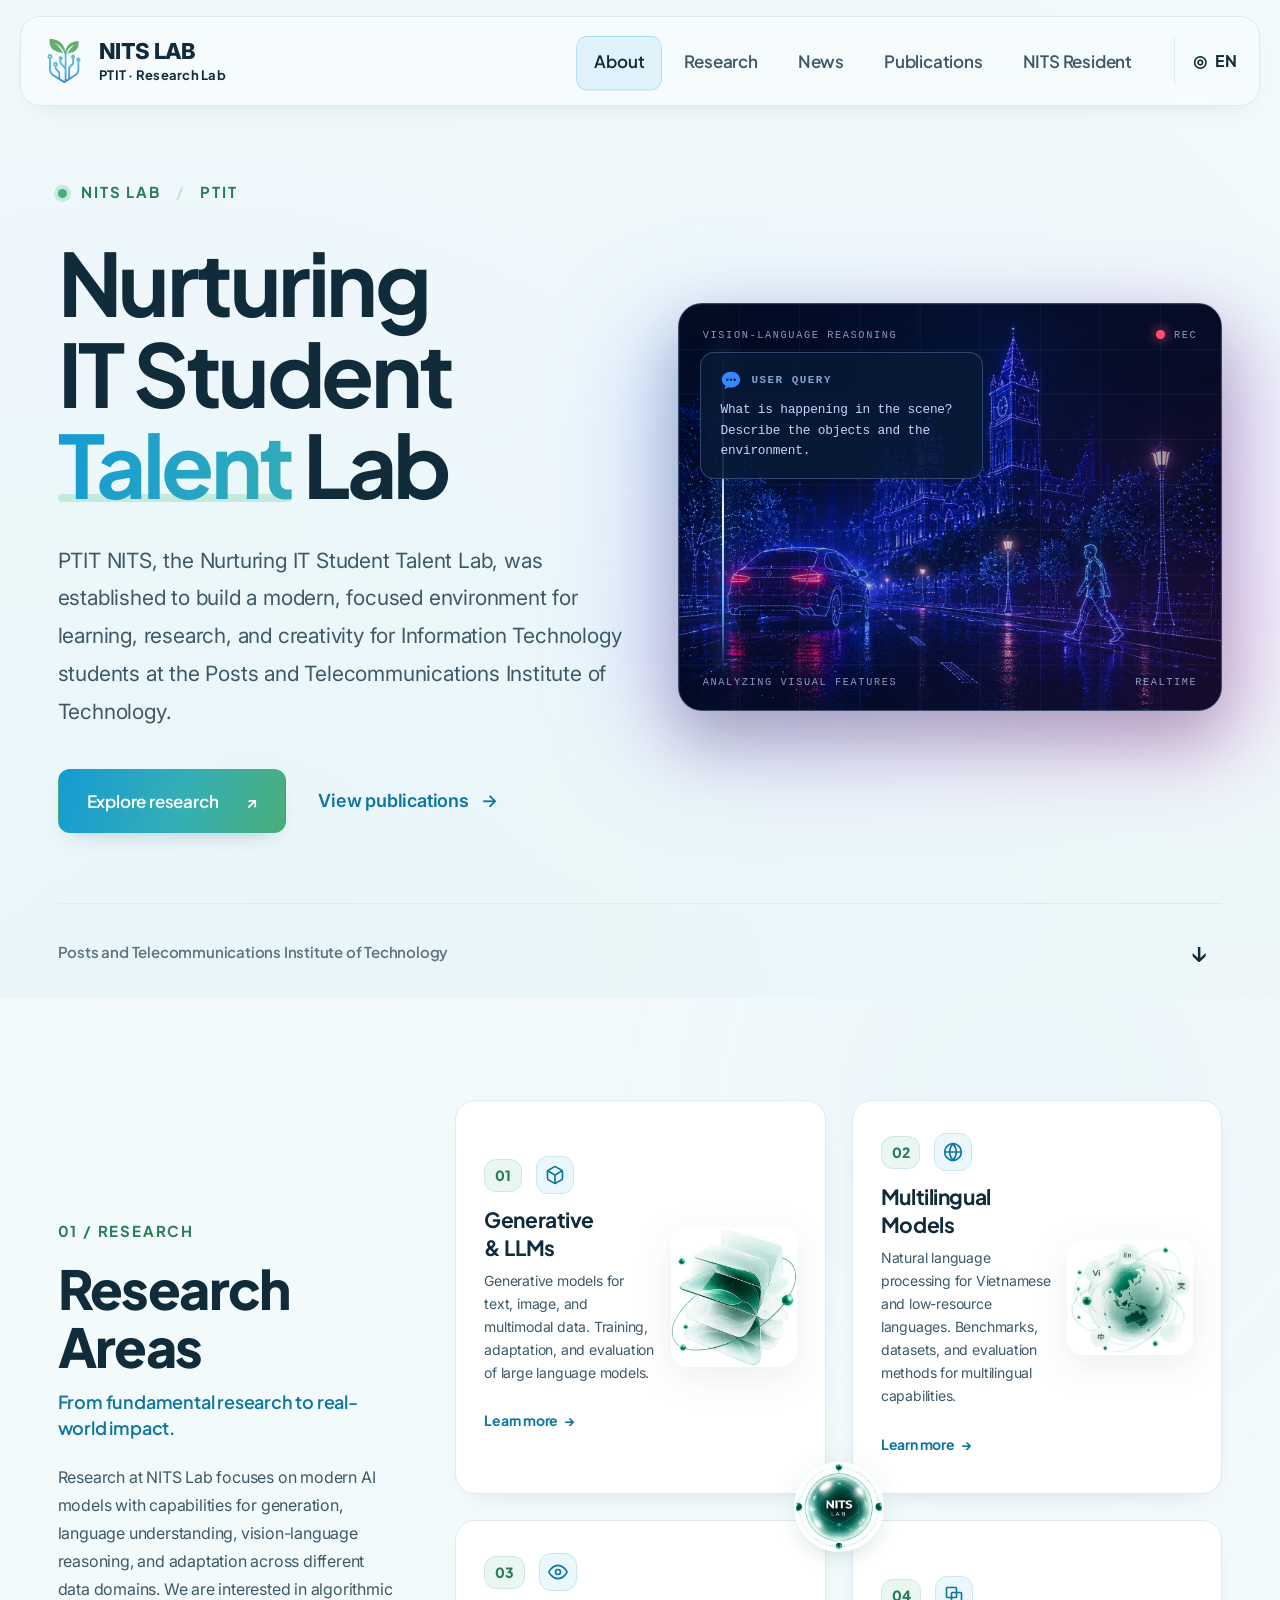
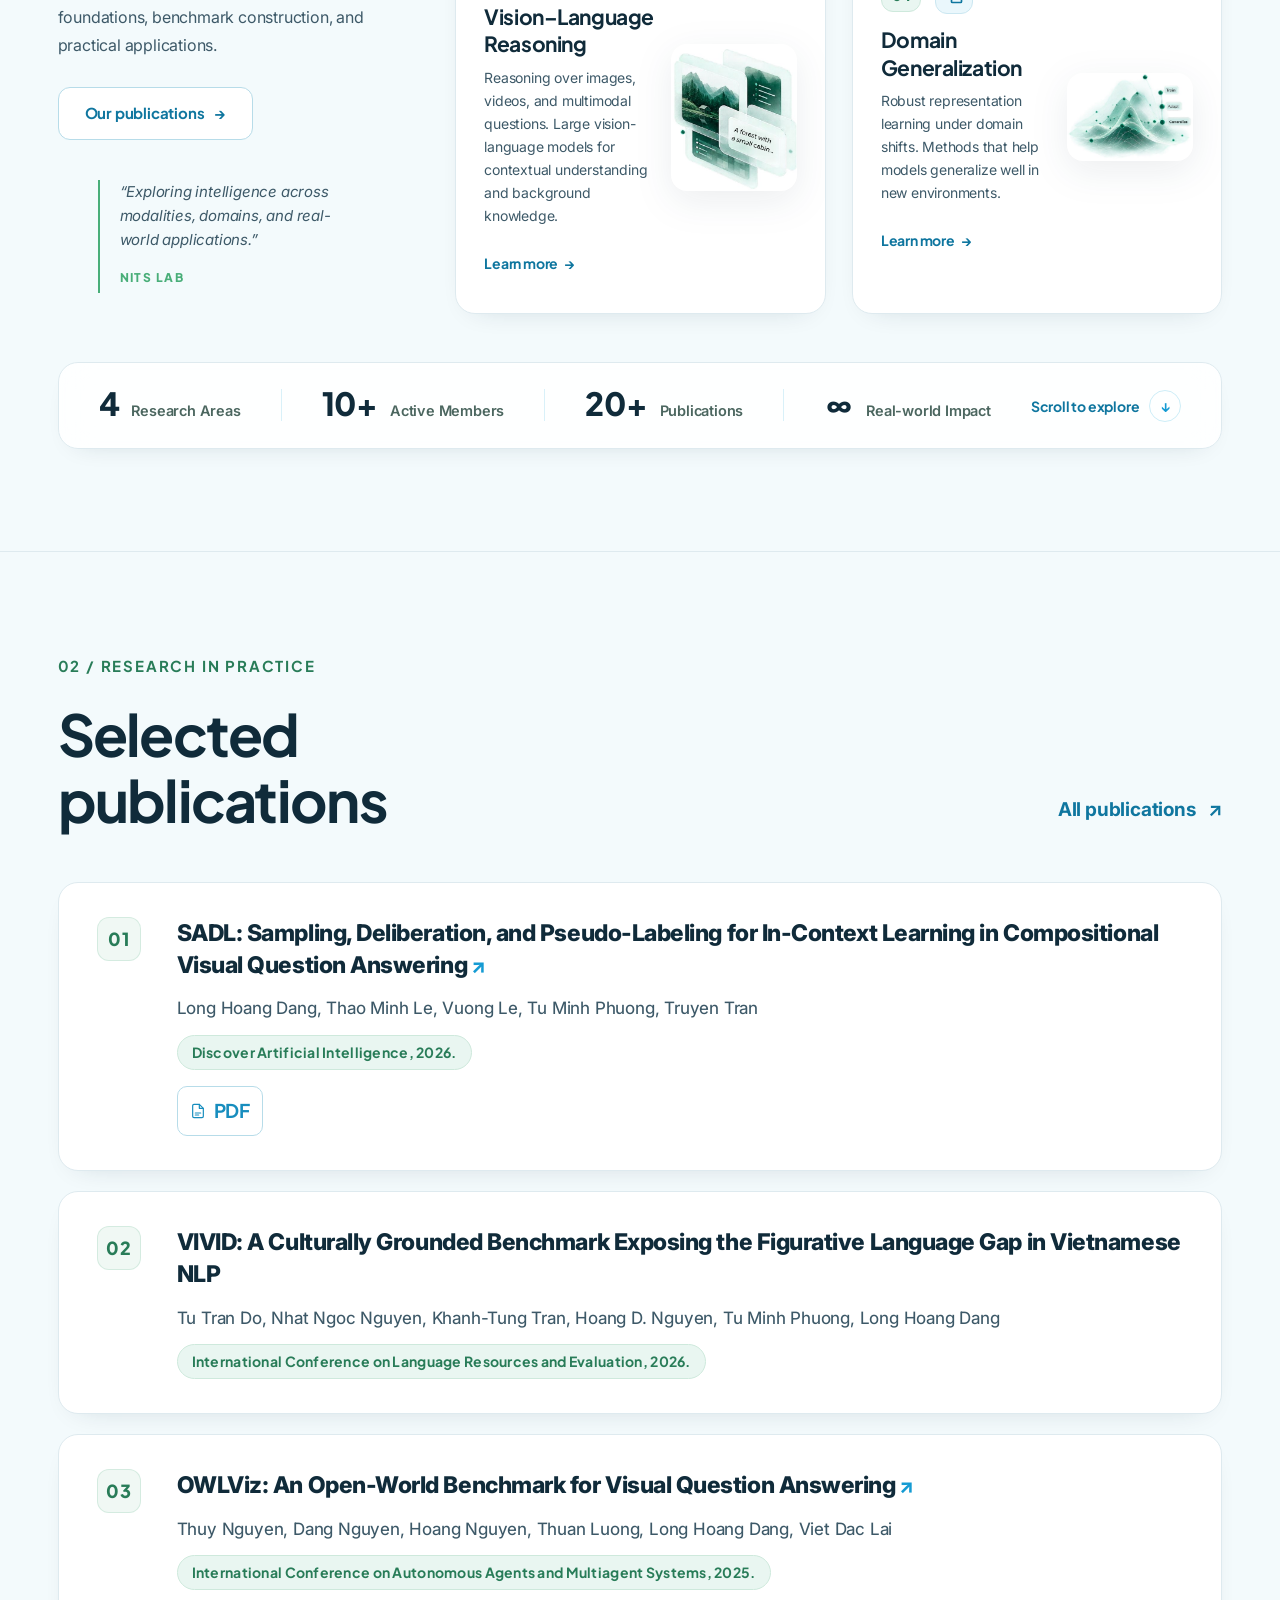
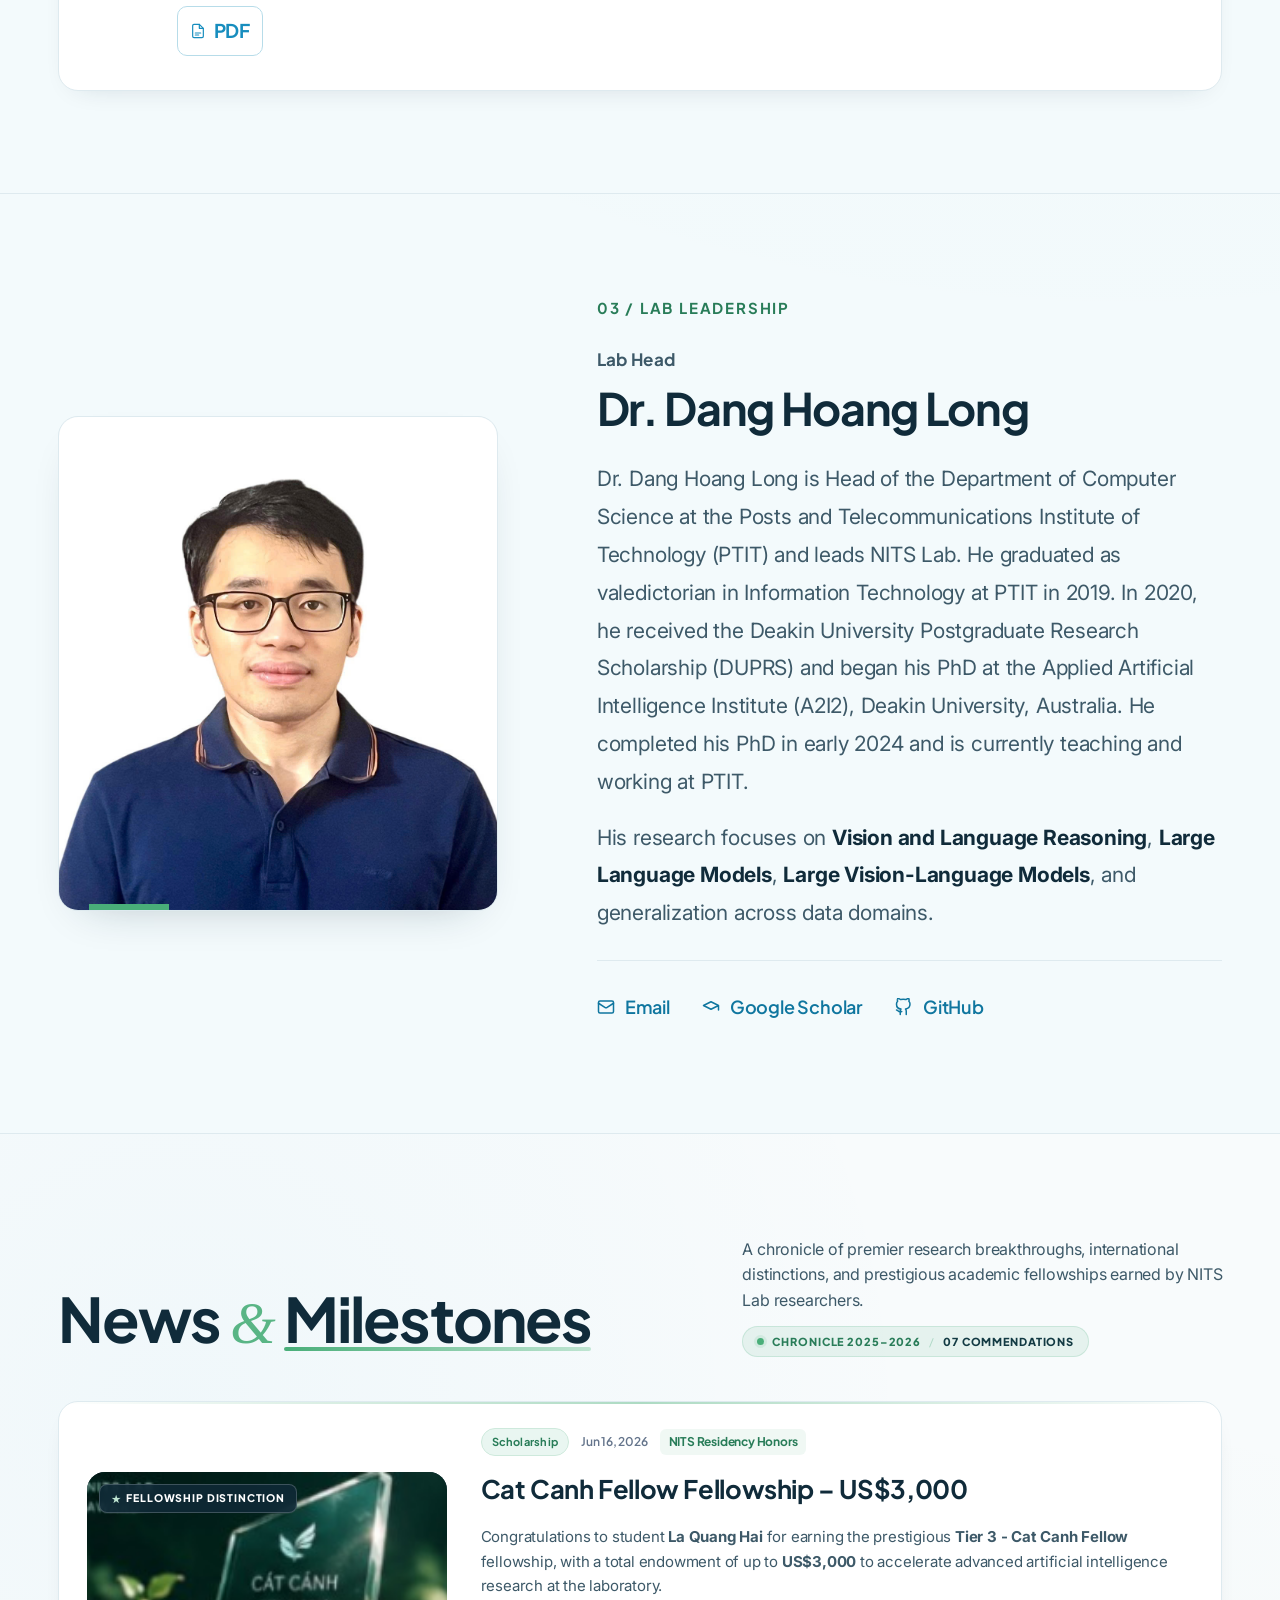
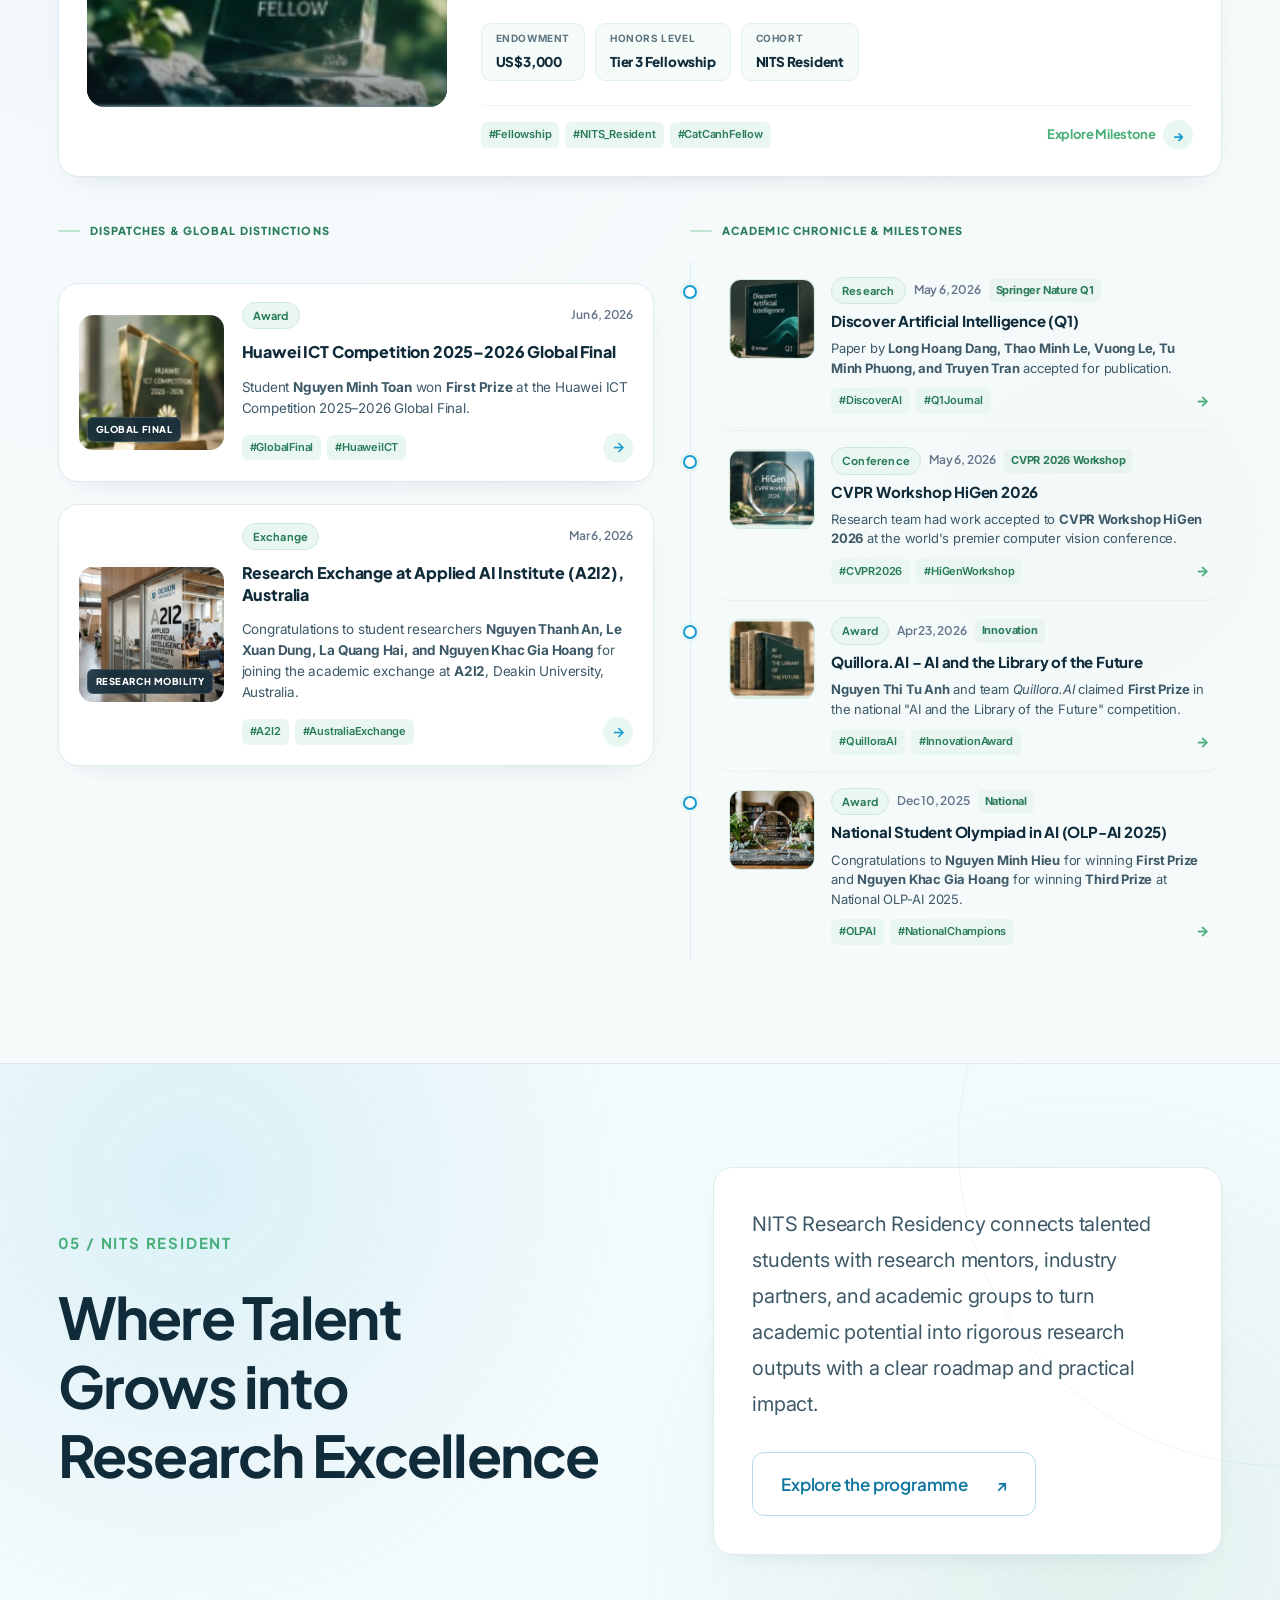
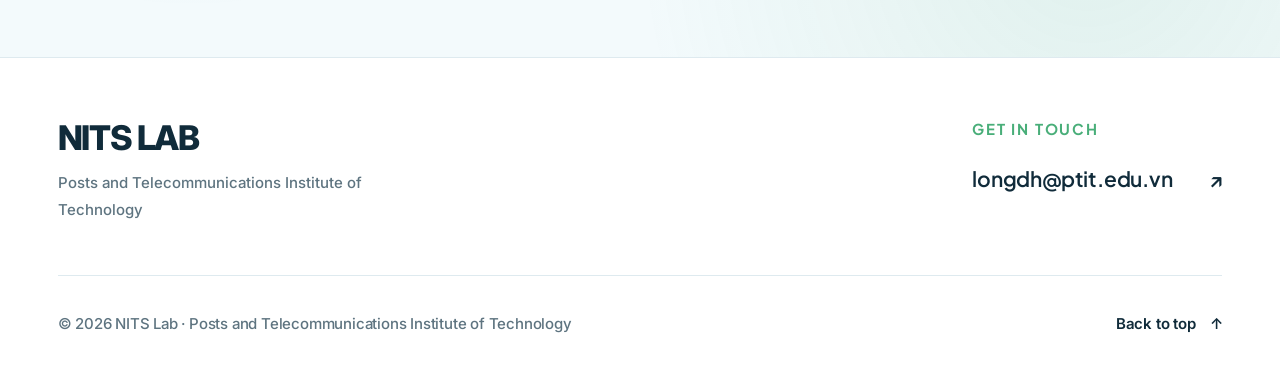
==== commit c56b5c6c: "Refactor index.html and create new_index.html for vision-language demo - Removed cursor spotlight an" ====
--- a/index-en.html
+++ b/index-en.html
@@ -13,8 +13,6 @@
     <link rel="stylesheet" href="assest/glass.css" />
   </head>
   <body class="home glass-site">
-    <div class="cursor-spotlight" id="cursor-spotlight" aria-hidden="true"></div>
-    <div class="cursor-dot" id="cursor-dot" aria-hidden="true"></div>
     <a class="skip-link" href="#main-content">Skip to content</a>
     <header class="site-header">
       <div class="container header-inner">
@@ -59,170 +57,44 @@
           </div>
         </div>
         <div class="hero-visual-stack">
-          <div class="hero-art liquid-card hero-entry interactive-orbit" role="group" aria-label="Interactive research diagram">
-            <div class="art-corner art-corner--top"></div>
-            <div class="art-corner art-corner--bottom"></div>
-            <div class="art-label"><span class="live-beacon"></span> NITS / QUANTUM ORBITAL</div>
-            
-            <svg aria-hidden="true" class="orbital" viewBox="0 0 620 620" fill="none" focusable="false">
-              <defs>
-                <pattern id="dot-grid" width="24" height="24" patternUnits="userSpaceOnUse">
-                  <circle cx="1" cy="1" r="1.2" fill="#35B3DC" opacity=".14"/>
-                </pattern>
-                <radialGradient id="orbit-glow" cx="50%" cy="50%" r="50%">
-                  <stop offset="0%" stop-color="#35B3DC" stop-opacity="0.45"/>
-                  <stop offset="45%" stop-color="#35B3DC" stop-opacity="0.15"/>
-                  <stop offset="85%" stop-color="#F7FBFC" stop-opacity="0"/>
-                </radialGradient>
-                <radialGradient id="core-glow-grad" cx="50%" cy="50%" r="50%">
-                  <stop offset="0%" stop-color="#ffffff" stop-opacity="0.95"/>
-                  <stop offset="70%" stop-color="#EDF9F3" stop-opacity="0.9"/>
-                  <stop offset="100%" stop-color="#35B3DC" stop-opacity="0.4"/>
-                </radialGradient>
-                <linearGradient id="beam-grad" x1="0%" y1="0%" x2="100%" y2="100%">
-                  <stop offset="0%" stop-color="#35B3DC" stop-opacity="0.20"/>
-                  <stop offset="50%" stop-color="#35B3DC" stop-opacity="0.9"/>
-                  <stop offset="100%" stop-color="#35B3DC" stop-opacity="0"/>
-                </linearGradient>
-                <filter id="mint-bloom" x="-20%" y="-20%" width="140%" height="140%">
-                  <feGaussianBlur stdDeviation="6" result="blur"/>
-                  <feMerge>
-                    <feMergeNode in="blur"/>
-                    <feMergeNode in="SourceGraphic"/>
-                  </feMerge>
-                </filter>
-                <filter id="intense-glow" x="-30%" y="-30%" width="160%" height="160%">
-                  <feGaussianBlur stdDeviation="10" result="blur2"/>
-                  <feMerge>
-                    <feMergeNode in="blur2"/>
-                    <feMergeNode in="SourceGraphic"/>
-                  </feMerge>
-                </filter>
-              </defs>
-
-              <!-- Background pattern & atmospheric nebula -->
-              <rect width="620" height="620" fill="url(#dot-grid)"/>
-              <circle cx="310" cy="310" r="295" fill="url(#orbit-glow)"/>
-
-              <!-- Pulsing Sonar Radiance Waves -->
-              <g class="sonar-waves">
-                <circle class="sonar-wave sonar-wave-1" cx="310" cy="310" r="80" stroke="#35B3DC" stroke-width="1.6" fill="none"/>
-                <circle class="sonar-wave sonar-wave-2" cx="310" cy="310" r="140" stroke="#35B3DC" stroke-width="1.3" fill="none"/>
-                <circle class="sonar-wave sonar-wave-3" cx="310" cy="310" r="200" stroke="#35B3DC" stroke-width="1" fill="none"/>
-              </g>
-
-              <!-- Technical Astrolabe Gauges -->
-              <g stroke="#102A38" opacity=".12">
-                <path d="M310 16V604M16 310H604"/>
-                <circle cx="310" cy="310" r="275" stroke-dasharray="2 10" stroke-width="1"/>
-                <circle cx="310" cy="310" r="225" stroke-dasharray="3 8" stroke-width="1"/>
-                <circle cx="310" cy="310" r="150" stroke-dasharray="2 6" stroke-width="1"/>
-              </g>
-
-              <!-- Outer Spinning Radar Scanner Ring (Clockwise) -->
-              <g class="radar-scanner-ring">
-                <circle cx="310" cy="310" r="262" stroke="#35B3DC" stroke-width="2.2" stroke-dasharray="45 170 65 110" opacity=".65" filter="url(#mint-bloom)"/>
-              </g>
-
-              <!-- Counter-Spinning Technical Tick Ring -->
-              <g class="counter-spin-ring">
-                <circle cx="310" cy="310" r="242" stroke="#35B3DC" stroke-width="1.2" stroke-dasharray="4 16" opacity=".5"/>
-              </g>
-
-              <!-- Central Rotating Orbital System -->
-              <g class="orbit-rotator">
-                <g class="orbit-lines" stroke="#44AA78" stroke-width="1.4">
-                  <ellipse class="orbit-track track-1" cx="310" cy="310" rx="252" ry="110" transform="rotate(-35 310 310)"/>
-                  <ellipse class="orbit-track track-2" cx="310" cy="310" rx="252" ry="110" transform="rotate(35 310 310)"/>
-                  <ellipse class="orbit-track track-3" cx="310" cy="310" rx="252" ry="110" transform="rotate(90 310 310)"/>
-                  <ellipse class="orbit-track track-4" cx="310" cy="310" rx="228" ry="142" transform="rotate(-40 310 310)" stroke="#35B3DC" opacity=".35" stroke-dasharray="8 6"/>
-                  <ellipse class="orbit-track track-5" cx="310" cy="310" rx="228" ry="142" transform="rotate(40 310 310)" stroke="#35B3DC" opacity=".35" stroke-dasharray="8 6"/>
-                </g>
-
-                <!-- Synaptic energy beams connecting nodes -->
-                <g class="synaptic-beams" stroke="url(#beam-grad)" stroke-width="1.4" stroke-dasharray="4 8" opacity=".75">
-                  <line x1="310" y1="310" x2="119" y2="452" />
-                  <line x1="310" y1="310" x2="465" y2="443" />
-                  <line x1="310" y1="310" x2="310" y2="63" />
-                  <line x1="310" y1="310" x2="520" y2="220" />
-                  <line x1="310" y1="310" x2="95" y2="171" />
-                </g>
-
-                <!-- Orbiting Quantum Nodes with Intense Mint Glow & Radar Waves -->
-                <g class="orbit-nodes">
-                  <g class="node-group node-1" transform="translate(119, 452)">
-                    <circle r="14" fill="#35B3DC" opacity=".25" class="node-pulse"/>
-                    <circle r="8" fill="#35B3DC" filter="url(#intense-glow)"/>
-                    <circle r="4" fill="#ffffff"/>
-                  </g>
-                  <g class="node-group node-2" transform="translate(465, 443)">
-                    <circle r="12" fill="#35B3DC" opacity=".25" class="node-pulse"/>
-                    <circle r="7" fill="#35B3DC" filter="url(#intense-glow)"/>
-                    <circle r="3.5" fill="#ffffff"/>
-                  </g>
-                  <g class="node-group node-3" transform="translate(310, 63)">
-                    <circle r="15" fill="#35B3DC" opacity=".25" class="node-pulse"/>
-                    <circle r="8.5" fill="#35B3DC" filter="url(#intense-glow)"/>
-                    <circle r="4" fill="#ffffff"/>
-                  </g>
-                  <g class="node-group node-4" transform="translate(520, 220)">
-                    <circle r="10" fill="#44AA78" opacity=".3"/>
-                    <circle r="6" fill="#44AA78"/>
-                    <circle r="2.5" fill="#35B3DC"/>
-                  </g>
-                  <g class="node-group node-5" transform="translate(95, 171)">
-                    <circle r="10" fill="#44AA78" opacity=".3"/>
-                    <circle r="5.5" fill="#44AA78"/>
-                    <circle r="2" fill="#35B3DC"/>
-                  </g>
-                  <g class="node-group node-6" transform="translate(310, 557)">
-                    <circle r="11" fill="#35B3DC" opacity=".2"/>
-                    <circle r="5.5" fill="#35B3DC"/>
-                    <circle r="2" fill="#ffffff"/>
-                  </g>
-                </g>
-
-                <!-- Center Core Multi-layered Sphere -->
-                <g class="center-core-sphere">
-                  <circle cx="310" cy="310" r="70" stroke="#35B3DC" stroke-width="1.6" stroke-dasharray="6 8" opacity=".65" class="core-outer-ring"/>
-                  <circle cx="310" cy="310" r="58" fill="url(#core-glow-grad)" stroke="#44AA78" stroke-width="2" stroke-opacity=".5" filter="url(#mint-bloom)"/>
-                  <circle cx="310" cy="310" r="46" fill="none" stroke="#35B3DC" stroke-width="1.2" stroke-dasharray="4 4" opacity=".75"/>
-                </g>
-              </g>
-            </svg>
-
-            <!-- Center Core Holographic Typography -->
-            <div class="art-core">
-              <span class="core-title">NITS</span>
-              <span class="core-sub">LAB</span>
-              <span class="core-badge">AI RESEARCH</span>
-            </div>
-
-            <!-- Floating Interactive Scientific Badges -->
-            <a class="orbit-tag orbit-tag--one float-anim-1" data-orbit-focus="language" href="#research-language">
-              <span class="tag-sparkle">✦</span> Language <span class="tag-arrow" aria-hidden="true">↗</span>
-            </a>
-            <a class="orbit-tag orbit-tag--two float-anim-2" data-orbit-focus="vision" href="#research-vision">
-              <span class="tag-sparkle">✦</span> Vision <span class="tag-arrow" aria-hidden="true">↗</span>
-            </a>
-            <a class="orbit-tag orbit-tag--three float-anim-3" data-orbit-focus="reasoning" href="#research-vision">
-              <span class="tag-sparkle">✦</span> Reasoning <span class="tag-arrow" aria-hidden="true">↗</span>
-            </a>
-
-            <!-- Additional dynamic floating scientific badges -->
-            <div class="orbit-chip orbit-chip--top float-anim-4">
-              <span class="chip-dot"></span> Generative AI
-            </div>
-            <div class="orbit-chip orbit-chip--bottom float-anim-5">
-              <span class="chip-sparkle">⚡</span> Multimodal SOTA
-            </div>
-
-            <div class="art-caption" aria-hidden="true">
-              <span>GENERATIVE &amp; LLMs</span>
-              <span class="caption-pulse">◉ SOTA BENCHMARK</span>
-              <span>VISION–LANGUAGE</span>
-            </div>
-          </div>
+          <section class="vision-demo-wrap hero-entry" aria-label="Vision-language reasoning illustration">
+            <div class="vision-demo-glow" aria-hidden="true"></div>
+            <div class="vision-demo" data-vision-demo data-step="query" aria-live="polite">
+              <img class="vision-scene" src="test_img/Unknown-8.png" width="1448" height="1086" alt="A car and a pedestrian on a city street at night" fetchpriority="high" />
+              <div class="vision-shade" aria-hidden="true"></div>
+              <div class="vision-grid" aria-hidden="true"></div>
+              <div class="vision-hud-top"><span>Vision-language reasoning</span><span class="vision-record">REC</span></div>
+              <div class="vision-hud-bottom"><span data-demo-status>Receiving user query</span><span>Realtime</span></div>
+
+              <article class="vision-phase vision-query-card">
+                <div class="vision-query-label">
+                  <svg viewBox="0 0 24 24" fill="currentColor" aria-hidden="true"><path d="M12 3C6.5 3 2 6.8 2 11.5c0 2.7 1.5 5.1 3.9 6.7L5 22l4.2-2.1c.9.2 1.8.3 2.8.3 5.5 0 10-3.8 10-8.6S17.5 3 12 3Zm-4 10a1.3 1.3 0 1 1 0-2.6A1.3 1.3 0 0 1 8 13Zm4 0a1.3 1.3 0 1 1 0-2.6A1.3 1.3 0 0 1 12 13Zm4 0a1.3 1.3 0 1 1 0-2.6A1.3 1.3 0 0 1 16 13Z" /></svg>
+                  User query
+                </div>
+                <p>What is happening in the scene?<br />Describe the objects and the environment.</p>
+              </article>
+
+              <div class="vision-scan-line" aria-hidden="true"></div>
+              <div class="vision-phase vision-detect" aria-hidden="true">
+                <div class="vision-box vision-box--car" data-label="object 0.93"></div>
+                <div class="vision-box vision-box--person" data-label="track 0.87"></div>
+              </div>
+            </div>
+
+            <article class="vision-output-card" aria-live="polite">
+              <div class="vision-output-label">
+                <svg viewBox="0 0 24 24" fill="currentColor" aria-hidden="true"><path d="M12 1.5c.6 5.3 3.2 7.9 8.5 8.5-5.3.6-7.9 3.2-8.5 8.5-.6-5.3-3.2-7.9-8.5-8.5C8.8 9.4 11.4 6.8 12 1.5Zm7.5 0c.2 1.8 1.2 2.8 3 3-1.8.2-2.8 1.2-3 3-.2-1.8-1.2-2.8-3-3 1.8-.2 2.8-1.2 3-3Z" /></svg>
+                Reasoning output
+              </div>
+              <p>A car is driving on a wet city road while a pedestrian crosses the street.</p>
+              <div class="vision-concepts">
+                <div class="vision-concept-title">Retrieved concepts</div>
+                <div class="vision-metric" style="--metric-color: #3388ff; --metric-width: 93%"><i class="vision-dot"></i><span>object (car)</span><span>0.93</span><span class="vision-bar"><i></i></span></div>
+                <div class="vision-metric" style="--metric-color: #ff8b16; --metric-width: 87%"><i class="vision-dot"></i><span>track (person)</span><span>0.87</span><span class="vision-bar"><i></i></span></div>
+              </div>
+            </article>
+          </section>
+
         </div>
       </div>
       <div class="container hero-foot"><span>Posts and Telecommunications Institute of Technology</span><a href="#research" aria-label="Explore research"><span aria-hidden="true">↓</span></a></div>
@@ -373,7 +245,7 @@
           <p class="publication-authors">Long Hoang Dang, Thao Minh Le, Vuong Le, Tu Minh Phuong, Truyen Tran</p>
           <p class="publication-venue">Discover Artificial Intelligence, 2026.</p>
           <div class="publication-links">
-            <a href="https://link.springer.com/content/pdf/10.1007/s44163-026-01411-z_reference.pdf">PDF <span aria-hidden="true">↗</span></a>
+            <a href="https://link.springer.com/content/pdf/10.1007/s44163-026-01411-z_reference.pdf"><svg aria-hidden="true" viewBox="0 0 24 24" fill="none" stroke="currentColor" stroke-width="1.8" stroke-linecap="round" stroke-linejoin="round"><path d="M14 2H6a2 2 0 0 0-2 2v16a2 2 0 0 0 2 2h12a2 2 0 0 0 2-2V8z"></path><path d="M14 2v6h6"></path><path d="M8 15h8M8 18h5"></path></svg>PDF</a>
           </div>
         </div></article>
         
@@ -388,7 +260,7 @@
           <p class="publication-authors">Thuy Nguyen, Dang Nguyen, Hoang Nguyen, Thuan Luong, Long Hoang Dang, Viet Dac Lai</p>
           <p class="publication-venue">International Conference on Autonomous Agents and Multiagent Systems, 2025.</p>
           <div class="publication-links">
-            <a href="https://arxiv.org/pdf/2503.07631">PDF <span aria-hidden="true">↗</span></a>
+            <a href="https://arxiv.org/pdf/2503.07631"><svg aria-hidden="true" viewBox="0 0 24 24" fill="none" stroke="currentColor" stroke-width="1.8" stroke-linecap="round" stroke-linejoin="round"><path d="M14 2H6a2 2 0 0 0-2 2v16a2 2 0 0 0 2 2h12a2 2 0 0 0 2-2V8z"></path><path d="M14 2v6h6"></path><path d="M8 15h8M8 18h5"></path></svg>PDF</a>
           </div>
         </div></article>
       </div></div>
--- a/assest/home.css
+++ b/assest/home.css
@@ -3,26 +3,26 @@
    Forest Green + Mint visual identity. Noticeably larger typography. */
 :root {
   /* Primary colors */
-  --forest-950: #051a17;
-  --forest-900: #102A38;
+  --forest-950: #0B202B;
+  --forest-900: #102B3A;
   --forest-800: #123A43;
   --forest-700: #287C58;
-  --emerald-600: #44AA78;
+  --emerald-600: #49AE79;
   --emerald-700: #287C58;
-  --emerald-500: #168FB8;
-  --mint-400: #86D7B1;
+  --emerald-500: #0F769F;
+  --mint-400: #BFE5D2;
   --mint-300: #A9E4C8;
   --mint-200: #CDEEDD;
-  --mint-100: #EDF9F3;
+  --mint-100: #E9F6F1;
 
   /* Neutral colors */
-  --soft-mint-white: #F7FBFC; /* Primary background */
+  --soft-mint-white: #F3FAFC; /* Primary background */
   --white: #ffffff;
-  --dark-slate: #334D5C;      /* Body text */
-  --muted-green-gray: #6B7F8A;/* Supporting text & metadata */
-  --mint-border: rgba(134, 215, 177, 0.35);
-  --mint-border-strong: rgba(134, 215, 177, 0.65);
-  --line-mint: #d1e6de;
+  --dark-slate: #3D5968;      /* Body text */
+  --muted-green-gray: #5E7480;/* Supporting text & metadata */
+  --mint-border: #DEEAEF;
+  --mint-border-strong: #BFE5D2;
+  --line-mint: #DEEAEF;
 
   /* Semantic mappings */
   --color-background: var(--soft-mint-white);
--- a/assest/glass.css
+++ b/assest/glass.css
@@ -2,27 +2,29 @@
    Loaded after home.css by all six static pages. */
 :root {
   /* Primitive brand tokens — PTIT_NITS_Color_System.docx */
-  --brand-cyan: #35B3DC;
-  --brand-cyan-strong: #168FB8;
-  --brand-green: #44AA78;
+  --brand-cyan: #159BD3;
+  --brand-cyan-strong: #0F769F;
+  --brand-green: #49AE79;
   --brand-green-strong: #287C58;
-  --brand-mint: #86D7B1;
-  --brand-navy: #102A38;
+  --brand-mint: #BFE5D2;
+  --brand-navy: #102B3A;
   --brand-navy-soft: #123A43;
-  --brand-slate: #536977;
-  --brand-ice: #EAF8FC;
-  --brand-mint-white: #EDF9F3;
+  --brand-slate: #3D5968;
+  --brand-ice: #F3FAFC;
+  --brand-mint-white: #E9F6F1;
 
   /* Semantic tokens */
-  --color-background: #F7FBFC;
+  --color-background: #F3FAFC;
+  --color-surface: #FFFFFF;
+  --color-border: #DEEAEF;
   --color-heading: var(--brand-navy);
-  --color-text: #334D5C;
-  --color-muted: #6B7F8A;
+  --color-text: #3D5968;
+  --color-muted: #5E7480;
   --color-action: var(--brand-cyan-strong);
   --color-action-bright: var(--brand-cyan);
   --color-research: var(--brand-green);
   --color-research-strong: var(--brand-green-strong);
-  --brand-gradient: linear-gradient(135deg, #159AD8 0%, #35B3DC 42%, #44AA78 100%);
+  --brand-gradient: linear-gradient(105deg, #159BD3 0%, #35AFB5 55%, #49AE79 100%);
 
   /* Legacy aliases kept for existing components */
   --forest-950: #0B202B;
@@ -63,20 +65,20 @@
   --text-button: 1.0625rem; /* 17–18px */
 
   /* Glass tokens */
-  --radius-sm: 14px;
-  --radius-md: 22px;
-  --radius-lg: 32px;
-  --glass-surface: rgba(248, 253, 254, 0.62);
+  --radius-sm: 12px;
+  --radius-md: 20px;
+  --radius-lg: 28px;
+  --glass-surface: var(--color-surface);
   --glass-surface-dark: rgba(16, 42, 56, 0.86);
-  --glass-edge: rgba(53, 179, 220, 0.20);
-  --glass-edge-strong: rgba(53, 179, 220, 0.42);
-  --glass-shadow: 0 16px 42px -20px rgba(21, 154, 216, 0.10), inset 0 1px 0 rgba(255, 255, 255, 0.95);
-  --glass-shadow-hover: 0 24px 52px -18px rgba(21, 154, 216, 0.16), inset 0 1px 0 #ffffff;
+  --glass-edge: var(--color-border);
+  --glass-edge-strong: #BFE5D2;
+  --glass-shadow: 0 10px 28px -20px rgba(16, 43, 58, 0.24);
+  --glass-shadow-hover: 0 16px 36px -20px rgba(16, 43, 58, 0.30);
   --glass-blur: 20px;
   --button-radius: var(--radius-sm);
 
   --duration-fast: 180ms;
-  --duration-component: 320ms;
+  --duration-component: 220ms;
   --duration-reveal: 600ms;
   --ease-spring: cubic-bezier(.2, .8, .2, 1.08);
   --section-space: clamp(4.5rem, 8vw, 8rem);
@@ -132,7 +134,7 @@
 .interactive-card {
   position: relative;
   isolation: isolate;
-  transition: transform 0.35s cubic-bezier(0.16, 1, 0.3, 1), box-shadow 0.35s cubic-bezier(0.16, 1, 0.3, 1), border-color 0.3s;
+  transition: transform var(--duration-component) cubic-bezier(0.16, 1, 0.3, 1), box-shadow var(--duration-component) cubic-bezier(0.16, 1, 0.3, 1), border-color var(--duration-component);
   transform-style: preserve-3d;
 }
 
@@ -141,7 +143,7 @@
   position: absolute;
   inset: -1.5px;
   border-radius: inherit;
-  background: radial-gradient(360px circle at var(--mouse-x, -500px) var(--mouse-y, -500px), rgba(134, 215, 177, 0.42), rgba(68, 170, 120, 0.12) 40%, transparent 75%);
+  background: radial-gradient(360px circle at var(--mouse-x, -500px) var(--mouse-y, -500px), rgba(73, 174, 121, 0.10), rgba(21, 155, 211, 0.035) 40%, transparent 72%);
   z-index: 0;
   opacity: 0;
   transition: opacity 0.35s ease;
@@ -153,7 +155,7 @@
   position: absolute;
   inset: 0;
   border-radius: inherit;
-  background: radial-gradient(280px circle at var(--mouse-x, -500px) var(--mouse-y, -500px), rgba(134, 215, 177, 0.06), transparent 65%);
+  background: radial-gradient(280px circle at var(--mouse-x, -500px) var(--mouse-y, -500px), rgba(255, 255, 255, 0.30), transparent 65%);
   z-index: 1;
   opacity: 0;
   transition: opacity 0.35s ease;
@@ -168,6 +170,10 @@
 .interactive-card > * {
   position: relative;
   z-index: 2;
+}
+.home .interactive-card::before,
+.home .interactive-card::after {
+  display: none;
 }
 
 html { scroll-padding-top: 130px; }
@@ -218,25 +224,25 @@
   transition: transform var(--duration-fast) var(--ease-spring), box-shadow var(--duration-fast), background var(--duration-fast);
 }
 .button-primary {
-  background: var(--emerald-600);
+  background: var(--brand-gradient);
   color: var(--white);
-  box-shadow: 0 10px 25px -8px rgba(68, 170, 120, 0.45), inset 0 1px 0 rgba(255, 255, 255, 0.35);
-  border-color: rgba(134, 215, 177, 0.3);
+  box-shadow: 0 10px 22px -14px rgba(16, 43, 58, 0.32);
+  border-color: transparent;
 }
 .button-primary:hover {
-  background: var(--forest-900);
-  box-shadow: 0 14px 30px -10px rgba(16, 42, 56, 0.65);
+  background: linear-gradient(105deg, #118CC0 0%, #2B9FA7 55%, #3E9D6C 100%);
+  box-shadow: 0 14px 26px -16px rgba(16, 43, 58, 0.38);
 }
 .button:active { transform: translateY(1px) scale(.98); }
 .button-light {
-  background: rgba(255, 255, 255, 0.9);
-  color: var(--forest-900);
-  box-shadow: var(--glass-shadow);
-  border-color: var(--glass-edge);
+  background: var(--white);
+  color: var(--brand-cyan-strong);
+  box-shadow: none;
+  border-color: #B7DCE9;
 }
 .button-light:hover {
-  background: var(--white);
-  border-color: var(--mint-400);
+  background: #EAF7FC;
+  border-color: var(--brand-cyan);
 }
 .text-link span, .button span { transition-timing-function: var(--ease-spring); }
 
@@ -295,8 +301,8 @@
   position: relative;
   isolation: isolate;
   overflow: hidden;
-  background: var(--glass-surface);
-  border: 1px solid var(--glass-edge);
+  background: var(--color-surface);
+  border: 1px solid var(--color-border);
   border-radius: var(--radius-md);
   box-shadow: var(--glass-shadow);
   transition: transform var(--duration-component) var(--ease-spring), box-shadow var(--duration-component), border-color var(--duration-component), opacity var(--duration-reveal);
@@ -334,9 +340,9 @@
   100% { background-position: 0% 50%; }
 }
 @keyframes radarPulse {
-  0% { box-shadow: 0 0 0 0 rgba(134, 215, 177, 0.85); }
-  70% { box-shadow: 0 0 0 14px rgba(134, 215, 177, 0); }
-  100% { box-shadow: 0 0 0 0 rgba(134, 215, 177, 0); }
+  0% { box-shadow: 0 0 0 0 rgba(73, 174, 121, 0.35); }
+  70% { box-shadow: 0 0 0 8px rgba(73, 174, 121, 0); }
+  100% { box-shadow: 0 0 0 0 rgba(73, 174, 121, 0); }
 }
 .status-dot {
   animation: radarPulse 2.2s infinite ease-out;
@@ -369,23 +375,242 @@
   z-index: -1;
   border-radius: 4px;
 }
-.hero-layout { grid-template-columns: 1.15fr 1fr; gap: 56px; padding-top: 75px; }
+.hero-layout { grid-template-columns: minmax(0, 1.08fr) minmax(0, 1fr); gap: clamp(24px, 2.5vw, 36px); padding-top: 75px; }
 .hero-content > .hero-desc { margin-top: 32px; font-size: var(--text-body-lg); }
+
+/* Hero vision-language demo — adapted from new_index.html */
+.hero-visual-stack {
+  display: grid;
+  place-items: center start;
+}
+.vision-demo-wrap {
+  --vision-blue: #3388ff;
+  --vision-orange: #ff8b16;
+  --vision-ease: cubic-bezier(.22, 1, .36, 1);
+  position: relative;
+  width: min(100%, 620px);
+  min-width: 0;
+  margin-inline: 0;
+  font-family: ui-monospace, SFMono-Regular, Menlo, Consolas, monospace;
+}
+.vision-demo-glow {
+  position: absolute;
+  inset: 6% -5% -8%;
+  z-index: -1;
+  border-radius: 48px;
+  background: linear-gradient(135deg, rgba(60, 132, 255, .32), rgba(231, 62, 203, .34));
+  filter: blur(52px);
+}
+.vision-demo {
+  position: relative;
+  width: 100%;
+  aspect-ratio: 4 / 3;
+  overflow: hidden;
+  border: 1px solid rgba(128, 164, 221, .36);
+  border-radius: 24px;
+  color: #c3d8ff;
+  background: #081225;
+  box-shadow: 0 28px 62px rgba(14, 12, 34, .24);
+}
+.vision-scene {
+  position: absolute;
+  inset: 0;
+  width: 100%;
+  height: 100%;
+  object-fit: cover;
+  opacity: .83;
+}
+.vision-shade {
+  position: absolute;
+  inset: 0;
+  background: linear-gradient(90deg, rgba(2, 11, 29, .16), rgba(2, 8, 22, .04) 57%, rgba(5, 8, 22, .26));
+}
+.vision-grid {
+  position: absolute;
+  inset: 0;
+  opacity: .24;
+  background-image: linear-gradient(rgba(110, 151, 225, .4) 1px, transparent 1px), linear-gradient(90deg, rgba(110, 151, 225, .4) 1px, transparent 1px);
+  background-size: 11.1% 11.1%;
+}
+.vision-hud-top,
+.vision-hud-bottom {
+  position: absolute;
+  z-index: 5;
+  left: 24px;
+  right: 24px;
+  display: flex;
+  align-items: center;
+  justify-content: space-between;
+  color: rgba(190, 211, 248, .72);
+  font-size: clamp(9px, .8vw, 13px);
+  letter-spacing: .16em;
+  text-transform: uppercase;
+}
+.vision-hud-top { top: 22px; }
+.vision-hud-bottom { bottom: 19px; }
+.vision-record { display: flex; align-items: center; gap: 9px; }
+.vision-record::before {
+  content: "";
+  width: 9px;
+  height: 9px;
+  border-radius: 50%;
+  background: #ff4f77;
+  box-shadow: 0 0 12px #ff4f77;
+}
+.vision-phase {
+  position: absolute;
+  z-index: 4;
+  opacity: 0;
+  pointer-events: none;
+  transition: opacity .55s var(--vision-ease), transform .65s var(--vision-ease);
+}
+.vision-query-card {
+  top: 12%;
+  left: 4%;
+  width: min(52%, 420px);
+  padding: 16px 19px;
+  border: 1px solid rgba(122, 162, 225, .34);
+  border-radius: 14px;
+  background: rgba(8, 24, 53, .88);
+  box-shadow: 0 14px 36px rgba(2, 8, 23, .24);
+  transform: translateY(-10px);
+}
+.vision-query-label,
+.vision-output-label {
+  display: flex;
+  align-items: center;
+  gap: 9px;
+  margin-bottom: 9px;
+  color: #84a3d5;
+  font-size: clamp(9px, .85vw, 13px);
+  font-weight: 700;
+  letter-spacing: .14em;
+  text-transform: uppercase;
+}
+.vision-query-label svg,
+.vision-output-label svg {
+  width: 22px;
+  height: 22px;
+  color: var(--vision-blue);
+  flex: none;
+}
+.vision-query-card p,
+.vision-output-card p {
+  margin: 0;
+  font-size: clamp(10px, 1vw, 15px);
+  line-height: 1.6;
+}
+.vision-scan-line {
+  position: absolute;
+  z-index: 3;
+  top: 10%;
+  bottom: 9%;
+  left: 8%;
+  width: 2px;
+  opacity: 0;
+  background: linear-gradient(transparent, #67b5ff 22%, #fff 50%, #67b5ff 78%, transparent);
+  box-shadow: 0 0 18px #4d9dff;
+}
+.vision-detect { inset: 0; }
+.vision-box {
+  position: absolute;
+  border: 3px solid var(--box-color);
+  border-radius: 2px;
+  filter: drop-shadow(0 0 7px rgba(70, 130, 255, .34));
+}
+.vision-box::before {
+  content: attr(data-label);
+  position: absolute;
+  top: -33px;
+  left: -3px;
+  padding: 6px 10px;
+  border-radius: 7px 7px 7px 0;
+  color: #fff;
+  background: var(--box-color);
+  white-space: nowrap;
+  font-size: clamp(9px, 1vw, 16px);
+  font-weight: 700;
+}
+.vision-box--car { --box-color: var(--vision-blue); left: 7%; bottom: 17%; width: 32%; height: 28%; }
+.vision-box--person { --box-color: var(--vision-orange); right: 15%; bottom: 17%; width: 16%; height: 27%; }
+.vision-output-card {
+  position: absolute;
+  top: 50%;
+  right: -56px;
+  width: 188px;
+  z-index: 10;
+  padding: 13px;
+  border: 1px solid rgba(118, 151, 201, .3);
+  border-radius: 10px;
+  color: #c3d8ff;
+  background: rgba(6, 17, 37, .94);
+  box-shadow: 0 18px 40px rgba(1, 6, 18, .24);
+  opacity: 0;
+  pointer-events: none;
+  transform: translate(10px, -50%) scale(.96);
+  transition: opacity .5s var(--vision-ease), transform .55s var(--vision-ease);
+}
+.vision-output-label { gap: 6px; margin-bottom: 6px; font-size: clamp(7px, .7vw, 10px); letter-spacing: .1em; }
+.vision-output-label svg { width: 17px; height: 17px; }
+.vision-output-card p { font-size: clamp(8px, .75vw, 11px); line-height: 1.45; }
+.vision-demo-wrap.result-visible > .vision-output-card { opacity: 1; transform: translateY(-50%); }
+.vision-concepts { margin-top: 12px; padding-top: 11px; border-top: 1px solid rgba(126, 158, 210, .22); }
+.vision-concept-title { margin-bottom: 8px; color: #84a3d5; font-size: 9px; font-weight: 700; letter-spacing: .13em; text-transform: uppercase; }
+.vision-metric { display: grid; grid-template-columns: auto 1fr auto; align-items: center; gap: 7px; margin-top: 7px; font-size: 9px; }
+.vision-dot { width: 7px; height: 7px; border-radius: 50%; background: var(--metric-color); }
+.vision-bar { grid-column: 2 / 4; height: 4px; overflow: hidden; border-radius: 9px; background: rgba(159, 180, 217, .13); }
+.vision-bar i { display: block; width: var(--metric-width); height: 100%; border-radius: inherit; background: var(--metric-color); transform-origin: left; }
+.vision-demo[data-step="query"] .vision-query-card,
+.vision-demo[data-step="scan"] .vision-query-card,
+.vision-demo[data-step="scan"] .vision-scan-line,
+.vision-demo[data-step="result"] .vision-detect { opacity: 1; transform: none; }
+.vision-demo[data-step="scan"] .vision-scan-line { animation: visionScan 1.1s ease-in-out infinite; }
+.vision-demo[data-step="result"] .vision-query-card { opacity: .58; transform: scale(.86); transform-origin: top left; }
+.vision-demo-wrap.result-visible .vision-bar i { animation: visionGrow .8s var(--vision-ease) both; }
+@keyframes visionScan { 0%, 100% { transform: translateX(0); } 50% { transform: translateX(clamp(230px, 78vw, 450px)); } }
+@keyframes visionGrow { from { transform: scaleX(0); } }
+
+@media (max-width: 1000px) {
+  .hero-visual-stack { justify-items: center; }
+  .vision-demo-wrap { width: min(100%, 620px); margin: 0 auto 190px; }
+  .vision-output-card { top: calc(100% + 14px); right: 0; width: 208px; transform: translateY(8px) scale(.96); }
+  .vision-demo-wrap.result-visible > .vision-output-card { transform: none; }
+}
+
+@media (max-width: 620px) {
+  .vision-demo-wrap { width: min(100%, 460px); margin-bottom: 178px; }
+  .vision-demo { border-radius: 14px; }
+  .vision-demo-glow { inset: 8% 0 -5%; filter: blur(34px); }
+  .vision-hud-top,
+  .vision-hud-bottom { left: 13px; right: 13px; }
+  .vision-hud-top { top: 12px; }
+  .vision-hud-bottom { bottom: 10px; }
+  .vision-query-card { padding: 10px 12px; }
+  .vision-query-label { margin-bottom: 4px; }
+  .vision-query-label svg { width: 14px; height: 14px; }
+  .vision-box { border-width: 2px; }
+  .vision-box::before { top: -24px; padding: 5px 7px; }
+  .vision-output-card { top: calc(100% + 12px); width: 168px; }
+}
 
 /* Hero Art - 3D Perspective Card */
 .hero-art {
   border-radius: var(--radius-lg);
-  background: linear-gradient(140deg, rgba(255, 255, 255, 0.92), rgba(243, 250, 246, 0.65));
-  border: 1px solid var(--glass-edge);
-  box-shadow: 0 28px 70px -35px rgba(16, 42, 56, 0.22), 0 0 30px rgba(134, 215, 177, 0.25), inset 0 1px 0 #ffffff;
+  background: #FFFFFF;
+  border: 1px solid var(--color-border);
+  box-shadow: 0 22px 56px -34px rgba(16, 43, 58, 0.24);
   overflow: visible;
   transform-style: preserve-3d;
-  transition: transform 220ms ease-out, box-shadow 350ms;
+  transition: transform var(--duration-component) ease-out, box-shadow var(--duration-component), border-color var(--duration-component);
 }
 .hero-art:hover {
-  box-shadow: 0 36px 85px -35px rgba(16, 42, 56, 0.3), 0 0 40px rgba(134, 215, 177, 0.45), inset 0 1px 0 #ffffff;
+  box-shadow: 0 28px 64px -34px rgba(16, 43, 58, 0.30), 0 0 22px rgba(73, 174, 121, 0.08);
   border-color: var(--glass-edge-strong);
 }
+.hero-art .sonar-waves,
+.hero-art .radar-scanner-ring { opacity: .55; }
+.hero-art [filter="url(#intense-glow)"] { opacity: .72; }
+.hero-art .center-core-sphere [filter="url(#mint-bloom)"] { opacity: .84; }
 .hero-art > .surface-glow { display: none; }
 .hero-art .orbital { border-radius: inherit; overflow: hidden; }
 
@@ -396,7 +621,7 @@
   height: 8px;
   border-radius: 50%;
   background: var(--mint-400);
-  box-shadow: 0 0 10px var(--mint-400);
+  box-shadow: 0 0 0 3px rgba(73, 174, 121, 0.12);
   margin-right: 6px;
   animation: radarPulse 1.8s infinite;
 }
@@ -427,7 +652,7 @@
 }
 @keyframes captionGlow {
   0%, 100% { opacity: 0.7; }
-  50% { opacity: 1; color: var(--mint-400); text-shadow: 0 0 8px rgba(134, 215, 177, 0.6); }
+  50% { opacity: 1; color: var(--brand-green); text-shadow: 0 0 4px rgba(73, 174, 121, 0.18); }
 }
 .art-corner { display: block; border-color: var(--mint-400); }
 
@@ -466,7 +691,7 @@
   color: var(--mint-400);
   padding: 3px 7px;
   border-radius: 6px;
-  box-shadow: 0 0 12px rgba(134, 215, 177, 0.6);
+  box-shadow: none;
 }
 
 /* Floating Interactive Topic Badges */
@@ -477,7 +702,7 @@
   padding: 8px 18px;
   background: rgba(255, 255, 255, 0.94);
   border: 1px solid var(--glass-edge);
-  box-shadow: 0 8px 24px -8px rgba(16, 42, 56, 0.15), 0 0 12px rgba(134, 215, 177, 0.3);
+  box-shadow: 0 10px 22px -16px rgba(16, 43, 58, 0.28);
   color: var(--forest-900);
   backdrop-filter: blur(12px);
   z-index: 4;
@@ -487,11 +712,11 @@
 .tag-sparkle { color: var(--emerald-600); margin-right: 4px; }
 .tag-arrow { transition: transform var(--duration-fast); display: inline-block; margin-left: 4px; }
 .orbit-tag:hover {
-  background: var(--mint-400);
-  color: var(--forest-900);
-  border-color: var(--mint-400);
-  box-shadow: 0 12px 30px -8px rgba(134, 215, 177, 0.7), 0 0 20px rgba(134, 215, 177, 0.6);
-  transform: translateY(-4px) scale(1.05) !important;
+  background: #EAF7FC;
+  color: var(--brand-cyan-strong);
+  border-color: var(--brand-cyan);
+  box-shadow: 0 12px 26px -18px rgba(16, 43, 58, 0.32);
+  transform: translateY(-2px) !important;
 }
 .orbit-tag:hover .tag-arrow { transform: translate(3px, -3px); }
 .orbit-tag--one { top: 18%; right: -2%; }
@@ -510,7 +735,7 @@
   border-radius: 20px;
   font: 700 13px/1.4 var(--font-heading);
   color: var(--forest-900);
-  box-shadow: 0 8px 24px -8px rgba(16, 42, 56, 0.15), 0 0 10px rgba(134, 215, 177, 0.35);
+  box-shadow: 0 10px 22px -16px rgba(16, 43, 58, 0.24);
   backdrop-filter: blur(12px);
   pointer-events: none;
   z-index: 2;
@@ -618,23 +843,23 @@
   align-items: center;
   gap: 10px;
   padding: 12px 26px;
-  border-radius: 30px;
-  background: rgba(255, 255, 255, 0.85);
-  border: 1.5px solid rgba(68, 170, 120, 0.25);
-  color: var(--forest-900);
+  border-radius: var(--button-radius);
+  background: #FFFFFF;
+  border: 1px solid #B7DCE9;
+  color: var(--brand-cyan-strong);
   font-family: var(--font-heading);
   font-size: 15px;
   font-weight: 700;
-  box-shadow: 0 4px 16px -3px rgba(16, 42, 56, 0.08);
+  box-shadow: none;
   text-decoration: none;
   transition: all 0.25s var(--ease-spring);
 }
 .button-outline:hover {
-  background: var(--emerald-600);
-  color: #ffffff;
-  border-color: var(--emerald-600);
+  background: #EAF7FC;
+  color: var(--brand-cyan-strong);
+  border-color: var(--brand-cyan);
   transform: translateY(-2px);
-  box-shadow: 0 8px 22px -4px rgba(68, 170, 120, 0.35);
+  box-shadow: var(--glass-shadow);
 }
 .button-outline span {
   transition: transform 0.2s;
@@ -693,7 +918,7 @@
   width: 130px;
   height: 130px;
   border-radius: 50%;
-  background: radial-gradient(circle, rgba(134, 215, 177, 0.4) 0%, rgba(68, 170, 120, 0.1) 50%, transparent 70%);
+  background: radial-gradient(circle, rgba(73, 174, 121, 0.14) 0%, rgba(21, 155, 211, 0.04) 50%, transparent 70%);
   animation: nexusPulseAnim 3.5s ease-in-out infinite;
 }
 @keyframes nexusPulseAnim {
@@ -705,7 +930,7 @@
   width: 86px;
   height: 86px;
   border-radius: 50%;
-  box-shadow: 0 0 30px 6px rgba(134, 215, 177, 0.45), 0 0 0 2px rgba(255, 255, 255, 0.95), 0 12px 28px rgba(16, 42, 56, 0.2);
+  box-shadow: 0 0 0 2px #FFFFFF, 0 12px 28px -16px rgba(16, 43, 58, 0.28);
   overflow: hidden;
   z-index: 2;
   transition: transform 0.4s var(--ease-spring);
@@ -729,7 +954,7 @@
   font-weight: 700;
   padding: 5px 16px;
   border-radius: 20px;
-  box-shadow: 0 4px 14px -2px rgba(16, 42, 56, 0.10);
+  box-shadow: 0 8px 18px -14px rgba(16, 43, 58, 0.24);
   pointer-events: auto;
   cursor: pointer;
   white-space: nowrap;
@@ -758,7 +983,7 @@
   color: #ffffff;
   border-color: var(--mint-400);
   transform: scale(1.08);
-  box-shadow: 0 6px 20px rgba(68, 170, 120, 0.35);
+  box-shadow: 0 10px 22px -16px rgba(16, 43, 58, 0.28);
 }
 
 /* 2x2 Connected Glass Matrix Grid */
@@ -783,13 +1008,13 @@
   background: rgba(255, 255, 255, 0.76);
   backdrop-filter: blur(20px);
   -webkit-backdrop-filter: blur(20px);
-  border: 1.5px solid rgba(134, 215, 177, 0.38);
-  border-radius: 28px;
+  border: 1px solid var(--color-border);
+  border-radius: var(--radius-md);
   padding: 32px 28px;
-  box-shadow: 0 16px 42px -15px rgba(16, 42, 56, 0.08), inset 0 1px 0 rgba(255, 255, 255, 0.95);
+  box-shadow: var(--glass-shadow);
   position: relative;
   overflow: hidden;
-  transition: transform 0.35s cubic-bezier(0.16, 1, 0.3, 1), box-shadow 0.35s, border-color 0.3s;
+  transition: transform var(--duration-component) cubic-bezier(0.16, 1, 0.3, 1), box-shadow var(--duration-component), border-color var(--duration-component);
   transform-style: preserve-3d;
 }
 @media (max-width: 580px) {
@@ -800,9 +1025,9 @@
   }
 }
 .matrix-card:hover {
-  background: rgba(255, 255, 255, 0.92);
-  border-color: rgba(134, 215, 177, 0.85);
-  box-shadow: 0 24px 56px -12px rgba(16, 42, 56, 0.16), 0 0 0 1.5px var(--mint-400);
+  background: #FFFFFF;
+  border-color: var(--glass-edge-strong);
+  box-shadow: var(--glass-shadow-hover);
 }
 
 .matrix-card-content {
@@ -838,9 +1063,9 @@
   transition: all 0.3s var(--ease-spring);
 }
 .matrix-card:hover .matrix-icon-box {
-  background: var(--emerald-600);
-  color: #ffffff;
-  transform: scale(1.1) rotate(4deg);
+  background: var(--brand-ice);
+  color: var(--brand-cyan-strong);
+  transform: translateY(-1px);
 }
 .matrix-icon-box svg {
   width: 20px;
@@ -891,8 +1116,8 @@
   height: auto;
   object-fit: contain;
   border-radius: 16px;
-  filter: drop-shadow(0 14px 28px rgba(16, 42, 56, 0.12));
-  transition: transform 0.4s var(--ease-spring);
+  filter: drop-shadow(0 10px 18px rgba(16, 43, 58, 0.08));
+  transition: transform var(--duration-component) var(--ease-spring);
 }
 .matrix-card:hover .matrix-visual img {
   transform: scale(1.06) translateZ(24px);
@@ -933,10 +1158,10 @@
   background: rgba(255, 255, 255, 0.85);
   backdrop-filter: blur(16px);
   -webkit-backdrop-filter: blur(16px);
-  border: 1.5px solid rgba(134, 215, 177, 0.35);
-  border-radius: 24px;
+  border: 1px solid var(--color-border);
+  border-radius: var(--radius-md);
   padding: 24px 40px;
-  box-shadow: 0 12px 36px -12px rgba(16, 42, 56, 0.08);
+  box-shadow: var(--glass-shadow);
 }
 .kpi-block {
   display: flex;
@@ -998,9 +1223,9 @@
 
 /* Selected Publications Section — Balanced Academic Architectural Light Mode (Eliminates excessive green) */
 .glass-site .publications-section {
-  background: #f4faf7;
-  border-top: 1px solid rgba(68, 170, 120, 0.12);
-  border-bottom: 1px solid rgba(68, 170, 120, 0.12);
+  background: var(--color-background);
+  border-top: 1px solid var(--color-border);
+  border-bottom: 1px solid var(--color-border);
   color: var(--dark-slate);
   position: relative;
 }
@@ -1041,23 +1266,23 @@
   gap: 24px;
   padding: 34px 38px;
   background: #ffffff;
-  border: 1.5px solid rgba(68, 170, 120, 0.14);
-  border-radius: 20px;
-  box-shadow: 0 10px 30px -8px rgba(16, 42, 56, 0.07), 0 1px 4px rgba(16, 42, 56, 0.03);
+  border: 1px solid var(--color-border);
+  border-radius: var(--radius-md);
+  box-shadow: var(--glass-shadow);
   position: relative;
   overflow: hidden;
-  transition: transform 0.35s cubic-bezier(0.16, 1, 0.3, 1), box-shadow 0.35s cubic-bezier(0.16, 1, 0.3, 1), border-color 0.3s;
+  transition: transform var(--duration-component) cubic-bezier(0.16, 1, 0.3, 1), box-shadow var(--duration-component) cubic-bezier(0.16, 1, 0.3, 1), border-color var(--duration-component);
 }
 .glass-site .publication-row:last-child {
-  border-bottom: 1.5px solid rgba(68, 170, 120, 0.14);
+  border-bottom: 1px solid var(--color-border);
 }
 .glass-site .publication-row:nth-child(2) { --reveal-delay: 100ms; }
 .glass-site .publication-row:nth-child(3) { --reveal-delay: 200ms; }
 .glass-site .publication-row:hover {
   background: #ffffff;
-  border-color: rgba(134, 215, 177, 0.85);
-  box-shadow: 0 22px 50px -10px rgba(16, 42, 56, 0.16), 0 0 0 1.5px var(--mint-400);
-  transform: translateY(-5px);
+  border-color: var(--glass-edge-strong);
+  box-shadow: var(--glass-shadow-hover);
+  transform: translateY(-3px);
 }
 
 .glass-site .publication-number {
@@ -1078,10 +1303,10 @@
 
 .glass-site .publication-title {
   font-size: clamp(1.4rem, 1.8vw, 1.7rem);
-  font-weight: 700;
+  font-weight: 800;
   line-height: 1.4;
   letter-spacing: -.02em;
-  color: #102A38;
+  color: var(--brand-navy);
   text-decoration: none;
   transition: color 0.2s;
   display: inline-block;
@@ -1101,7 +1326,7 @@
 
 .glass-site .publication-authors {
   font-size: 17px;
-  color: #435e57;
+  color: var(--color-text);
   margin-top: 10px;
   line-height: 1.7;
   font-weight: 450;
@@ -1110,8 +1335,8 @@
 .glass-site .publication-venue {
   font: 700 14px/1.6 var(--font-heading);
   color: #0c4338;
-  background: rgba(68, 170, 120, 0.08);
-  border: 1px solid rgba(68, 170, 120, 0.16);
+  background: var(--brand-mint-white);
+  border: 1px solid #CEE9DC;
   padding: 5px 14px;
   border-radius: 20px;
   display: inline-block;
@@ -1126,36 +1351,38 @@
 }
 .glass-site .publication-links a {
   font-family: var(--font-heading);
-  font-size: 14px;
+  font-size: 19px;
   font-weight: 700;
-  color: #ffffff;
-  background: var(--emerald-600);
+  color: #178DBE;
+  background: #FFFFFF;
+  border: 1px solid #B7DCE9;
   border-radius: 10px;
-  padding: 8px 18px;
+  padding: 7px 12px;
   display: inline-flex;
   align-items: center;
   gap: 8px;
-  box-shadow: 0 4px 14px -2px rgba(68, 170, 120, 0.35);
+  box-shadow: none;
   text-decoration: none;
   transition: all 0.2s var(--ease-spring);
 }
 .glass-site .publication-links a:hover {
-  background: var(--forest-900);
-  transform: translateY(-2px);
-  box-shadow: 0 6px 18px -2px rgba(16, 42, 56, 0.4);
-}
-.glass-site .publication-links a span {
-  transition: transform 200ms var(--ease-spring);
-}
-.glass-site .publication-links a:hover span {
-  transform: translate(3px, -2px);
+  color: #178DBE;
+  background: #EAF7FC;
+  border-color: #159BD3;
+  transform: translateY(-1px);
+  box-shadow: none;
+}
+.glass-site .publication-links a svg {
+  width: 16px;
+  height: 16px;
+  flex: 0 0 auto;
 }
 
 /* Leadership Section */
 .director-image {
   border-radius: var(--radius-md);
-  box-shadow: 0 24px 60px -25px rgba(16, 42, 56, 0.25);
-  border: 1px solid var(--glass-edge);
+  box-shadow: 0 18px 44px -28px rgba(16, 43, 58, 0.32);
+  border: 1px solid var(--color-border);
 }
 .director-image::after { left: 30px; background: var(--emerald-600); }
 .director-info h2 { line-height: 1.2; font-size: clamp(2.2rem, 3.5vw, 3.2rem); }
@@ -1167,11 +1394,11 @@
    ========================================================================== */
 .news-editorial-section {
   background: 
-    radial-gradient(circle at 14% 18%, rgba(134, 215, 177, 0.1) 0%, transparent 45%),
-    radial-gradient(circle at 86% 65%, rgba(68, 170, 120, 0.05) 0%, transparent 50%),
-    #f9fcfb;
-  border-top: 1px solid rgba(68, 170, 120, 0.12);
-  border-bottom: 1px solid rgba(68, 170, 120, 0.12);
+    radial-gradient(circle at 14% 18%, rgba(21, 155, 211, 0.035) 0%, transparent 45%),
+    radial-gradient(circle at 86% 65%, rgba(73, 174, 121, 0.03) 0%, transparent 50%),
+    #F8FBFC;
+  border-top: 1px solid var(--color-border);
+  border-bottom: 1px solid var(--color-border);
   position: relative;
   overflow: hidden;
 }
@@ -1221,7 +1448,7 @@
 .keyword-glow {
   position: absolute;
   inset: -6px -12px;
-  background: radial-gradient(ellipse at center, rgba(134, 215, 177, 0.45) 0%, rgba(68, 170, 120, 0.08) 55%, transparent 75%);
+  background: radial-gradient(ellipse at center, rgba(73, 174, 121, 0.12) 0%, rgba(21, 155, 211, 0.025) 55%, transparent 75%);
   z-index: -1;
   opacity: 0;
   transition: opacity 0.8s ease 0.3s;
@@ -1280,7 +1507,7 @@
   height: 7px;
   border-radius: 50%;
   background: var(--emerald-600);
-  box-shadow: 0 0 8px var(--mint-400);
+  box-shadow: 0 0 0 3px rgba(73, 174, 121, 0.12);
   animation: pulse-dot 2.5s infinite ease-in-out;
 }
 @keyframes pulse-dot {
@@ -1305,13 +1532,13 @@
   align-items: center;
   padding: 26px 28px;
   background: #ffffff;
-  border: 1.5px solid rgba(134, 215, 177, 0.48);
-  border-radius: 26px;
-  box-shadow: 0 16px 45px -15px rgba(16, 42, 56, 0.08);
+  border: 1px solid var(--color-border);
+  border-radius: var(--radius-md);
+  box-shadow: var(--glass-shadow);
   margin-bottom: 44px;
   position: relative;
   overflow: hidden;
-  transition: transform 0.35s cubic-bezier(0.16, 1, 0.3, 1), box-shadow 0.35s, border-color 0.3s;
+  transition: transform var(--duration-component) cubic-bezier(0.16, 1, 0.3, 1), box-shadow var(--duration-component), border-color var(--duration-component);
 }
 .news-lead-spread::before {
   content: "";
@@ -1319,14 +1546,14 @@
   top: 0;
   left: 0;
   right: 0;
-  height: 2.5px;
-  background: linear-gradient(90deg, transparent, var(--mint-400), transparent);
+  height: 2px;
+  background: linear-gradient(90deg, transparent, rgba(73, 174, 121, 0.45), transparent);
   pointer-events: none;
 }
 .news-lead-spread:hover {
-  transform: translateY(-4px);
-  border-color: rgba(134, 215, 177, 0.9);
-  box-shadow: 0 24px 50px -15px rgba(16, 42, 56, 0.13), 0 0 0 1px var(--mint-400);
+  transform: translateY(-3px);
+  border-color: var(--glass-edge-strong);
+  box-shadow: var(--glass-shadow-hover);
 }
 
 .lead-media-column {
@@ -1346,7 +1573,7 @@
   height: 100%;
   object-fit: cover;
   display: block;
-  transition: transform 0.55s cubic-bezier(0.16, 1, 0.3, 1);
+  transition: transform 240ms cubic-bezier(0.16, 1, 0.3, 1);
 }
 .news-lead-spread:hover .lead-img {
   transform: scale(1.05);
@@ -1414,7 +1641,7 @@
 .lead-narrative {
   font-size: 15px;
   line-height: 1.65;
-  color: #2e4741;
+  color: var(--color-text);
   margin: 0 0 14px;
 }
 .lead-highlight-metrics {
@@ -1538,22 +1765,22 @@
 
 .dispatch-card {
   background: #ffffff;
-  border: 1.5px solid rgba(134, 215, 177, 0.35);
-  border-radius: 22px;
+  border: 1px solid var(--color-border);
+  border-radius: var(--radius-md);
   padding: 18px 20px;
   display: grid;
   grid-template-columns: 145px 1fr;
   gap: 18px;
   align-items: center;
-  box-shadow: 0 8px 24px -10px rgba(16, 42, 56, 0.06);
+  box-shadow: var(--glass-shadow);
   position: relative;
   overflow: hidden;
-  transition: transform 0.35s cubic-bezier(0.16, 1, 0.3, 1), box-shadow 0.35s, border-color 0.3s;
+  transition: transform var(--duration-component) cubic-bezier(0.16, 1, 0.3, 1), box-shadow var(--duration-component), border-color var(--duration-component);
 }
 .dispatch-card:hover {
-  transform: translateY(-4px);
-  border-color: rgba(134, 215, 177, 0.85);
-  box-shadow: 0 18px 40px -10px rgba(16, 42, 56, 0.12), 0 0 0 1px var(--mint-400);
+  transform: translateY(-3px);
+  border-color: var(--glass-edge-strong);
+  box-shadow: var(--glass-shadow-hover);
 }
 
 .dispatch-media {
@@ -1570,7 +1797,7 @@
   height: 100%;
   object-fit: cover;
   display: block;
-  transition: transform 0.5s cubic-bezier(0.16, 1, 0.3, 1);
+  transition: transform 240ms cubic-bezier(0.16, 1, 0.3, 1);
 }
 .dispatch-card:hover .dispatch-img {
   transform: scale(1.06);
@@ -1617,7 +1844,7 @@
 .dispatch-summary {
   font-size: 13.5px;
   line-height: 1.55;
-  color: #324e47;
+  color: var(--color-text);
   margin: 0;
 }
 .dispatch-footer {
@@ -1678,7 +1905,7 @@
 }
 .chronicle-item:hover {
   background: #ffffff;
-  box-shadow: 0 10px 28px -10px rgba(16, 42, 56, 0.09);
+  box-shadow: 0 10px 24px -18px rgba(16, 43, 58, 0.24);
   transform: translateX(4px);
 }
 
@@ -1691,14 +1918,14 @@
   border-radius: 50%;
   background: #ffffff;
   border: 2.5px solid var(--emerald-600);
-  box-shadow: 0 0 0 3px rgba(134, 215, 177, 0.25);
+  box-shadow: 0 0 0 3px var(--brand-mint-white);
   transition: background 0.3s, border-color 0.3s, transform 0.3s var(--ease-spring), box-shadow 0.3s;
 }
 .chronicle-item:hover .chronicle-node {
   background: var(--mint-400);
   border-color: var(--forest-900);
   transform: scale(1.25);
-  box-shadow: 0 0 0 4px rgba(134, 215, 177, 0.45);
+  box-shadow: 0 0 0 4px var(--brand-mint-white);
 }
 
 .chronicle-media {
@@ -1716,7 +1943,7 @@
   height: 100%;
   object-fit: cover;
   display: block;
-  transition: transform 0.4s cubic-bezier(0.16, 1, 0.3, 1);
+  transition: transform 240ms cubic-bezier(0.16, 1, 0.3, 1);
 }
 .chronicle-item:hover .chronicle-thumb {
   transform: scale(1.08);
@@ -1756,7 +1983,7 @@
 .chronicle-desc {
   font-size: 13px;
   line-height: 1.5;
-  color: #3a564e;
+  color: var(--color-text);
   margin: 0 0 6px;
 }
 .chronicle-footer {
@@ -1788,30 +2015,14 @@
   align-items: center;
   letter-spacing: 0.02em;
 }
-.badge-fellowship {
-  background: #e2f7ee;
-  color: #116854;
-  border: 1px solid rgba(68, 170, 120, 0.18);
-}
-.badge-award {
-  background: #fef3d6;
-  color: #92580c;
-  border: 1px solid rgba(180, 110, 10, 0.2);
-}
-.badge-paper {
-  background: #e3effd;
-  color: #1765a3;
-  border: 1px solid rgba(23, 101, 163, 0.2);
-}
-.badge-conf {
-  background: #e1f5fe;
-  color: #0277bd;
-  border: 1px solid rgba(2, 119, 189, 0.2);
-}
+.badge-fellowship,
+.badge-award,
+.badge-paper,
+.badge-conf,
 .badge-exchange {
-  background: #f3e8ff;
-  color: #6b21a8;
-  border: 1px solid rgba(107, 33, 168, 0.2);
+  background: var(--brand-mint-white);
+  color: var(--brand-green-strong);
+  border: 1px solid #CEE9DC;
 }
 
 .editorial-timestamp {
@@ -1958,12 +2169,14 @@
 }
 .residency-copy p { color: #EDF9F3; font-size: 20px; line-height: 1.8; }
 .residency-copy .button {
-  background: var(--mint-400);
-  color: var(--forest-900);
-  box-shadow: 0 10px 25px -8px rgba(134, 215, 177, 0.5);
+  background: #FFFFFF;
+  color: var(--brand-cyan-strong);
+  border-color: #B7DCE9;
+  box-shadow: none;
 }
 .residency-copy .button:hover {
-  background: #A9E4C8;
+  background: #EAF7FC;
+  border-color: var(--brand-cyan);
 }
 .residency-copy > .surface-glow { opacity: .15; }
 .residency-copy.is-lit > .surface-glow { opacity: .1; }
@@ -2157,7 +2370,7 @@
   stroke: var(--mint-400);
   stroke-width: 2.6;
   opacity: 1;
-  filter: drop-shadow(0 0 8px rgba(134, 215, 177, 0.8));
+  filter: drop-shadow(0 0 4px rgba(73, 174, 121, 0.28));
 }
 .orbit-controls { padding: 24px 8px 0; }
 .orbit-controls[hidden] { display: none; }
@@ -2199,7 +2412,7 @@
 @media (max-width: 1100px) {
   .nav a { font-size: 16px; padding-inline: 14px; }
   .header-inner { gap: 16px; }
-  .hero-layout { gap: 40px; }
+  .hero-layout { gap: 28px; }
   .cards, .roles { gap: 20px; }
   .timeline-v { grid-template-columns: repeat(3, minmax(0, 1fr)); }
 }
@@ -2331,8 +2544,8 @@
 .nav a { color: var(--brand-slate); }
 .nav a.active { color: var(--brand-navy); background: rgba(53, 179, 220, 0.08); }
 .nav-indicator {
-  background: linear-gradient(90deg, rgba(53, 179, 220, 0.20), rgba(68, 170, 120, 0.18));
-  border-color: rgba(53, 179, 220, 0.28);
+  background: rgba(21, 155, 211, 0.10);
+  border-color: rgba(21, 155, 211, 0.24);
   box-shadow: inset 0 1px 0 rgba(255, 255, 255, 0.65);
 }
 .nav a::after { background: linear-gradient(90deg, var(--brand-cyan), var(--brand-green)); }
@@ -2341,22 +2554,22 @@
 .text-link:hover,
 .director-links a:hover { color: var(--brand-green-strong); }
 .button-primary,
-.resident-site .hero-actions .button { background: var(--brand-gradient); border-color: rgba(53, 179, 220, 0.28); color: #fff; box-shadow: 0 12px 28px -12px rgba(21, 154, 216, 0.32); }
+.resident-site .hero-actions .button { background: var(--brand-gradient); border-color: transparent; color: var(--white); box-shadow: 0 10px 22px -14px rgba(16, 43, 58, 0.32); }
 .button-primary:hover,
-.resident-site .hero-actions .button:hover { background: linear-gradient(135deg, #168FB8, #287C58); }
-.button-outline:hover { color: var(--brand-cyan-strong); background: rgba(53, 179, 220, 0.10); border-color: var(--brand-cyan); }
+.resident-site .hero-actions .button:hover { background: linear-gradient(105deg, #118CC0 0%, #2B9FA7 55%, #3E9D6C 100%); }
+.button-outline:hover { color: var(--brand-cyan-strong); background: #EAF7FC; border-color: var(--brand-cyan); }
 
 /* Liquid Glass and pointer reflection */
-.liquid-card { background: var(--glass-surface); border-color: var(--glass-edge); box-shadow: var(--glass-shadow); }
+.liquid-card { background: var(--color-surface); border-color: var(--color-border); box-shadow: var(--glass-shadow); }
 .liquid-card:hover { border-color: var(--glass-edge-strong); box-shadow: var(--glass-shadow-hover); }
 .liquid-card:focus-within,
 .bento-card:target { border-color: rgba(68, 170, 120, 0.45); }
-.cursor-spotlight { background: radial-gradient(circle, rgba(53, 179, 220, 0.10) 0%, rgba(134, 215, 177, 0.06) 38%, transparent 70%); }
-.cursor-dot { background: var(--brand-cyan); box-shadow: 0 0 0 4px rgba(53, 179, 220, 0.18), 0 0 10px rgba(53, 179, 220, 0.24); }
-.cursor-dot.is-hovered { background: var(--brand-green); box-shadow: 0 0 0 6px rgba(53, 179, 220, 0.18), 0 0 16px rgba(68, 170, 120, 0.26); }
-.interactive-card::before { background: radial-gradient(500px circle at var(--mouse-x, -500px) var(--mouse-y, -500px), rgba(53, 179, 220, 0.18), rgba(134, 215, 177, 0.08) 35%, transparent 65%); }
-.interactive-card::after { background: radial-gradient(300px circle at var(--mouse-x, -500px) var(--mouse-y, -500px), rgba(255, 255, 255, 0.55), transparent 65%); }
-.glass-site { background: radial-gradient(circle at 12% 16%, rgba(53, 179, 220, 0.08), transparent 32%), radial-gradient(circle at 88% 28%, rgba(68, 170, 120, 0.06), transparent 34%), var(--color-background); color: var(--color-text); }
+.cursor-spotlight { background: radial-gradient(circle, rgba(21, 155, 211, 0.055) 0%, rgba(73, 174, 121, 0.025) 38%, transparent 70%); }
+.cursor-dot { background: var(--brand-cyan); box-shadow: 0 0 0 3px rgba(21, 155, 211, 0.12); }
+.cursor-dot.is-hovered { background: var(--brand-green); box-shadow: 0 0 0 5px rgba(73, 174, 121, 0.12); }
+.interactive-card::before { background: radial-gradient(500px circle at var(--mouse-x, -500px) var(--mouse-y, -500px), rgba(21, 155, 211, 0.07), rgba(73, 174, 121, 0.035) 35%, transparent 65%); }
+.interactive-card::after { background: radial-gradient(300px circle at var(--mouse-x, -500px) var(--mouse-y, -500px), rgba(255, 255, 255, 0.30), transparent 65%); }
+.glass-site { background: radial-gradient(circle at 12% 16%, rgba(21, 155, 211, 0.045), transparent 32%), radial-gradient(circle at 88% 28%, rgba(73, 174, 121, 0.035), transparent 34%), var(--color-background); color: var(--color-text); }
 .glass-site h1,
 .glass-site h2,
 .glass-site h3 { color: var(--brand-navy); }
@@ -2365,8 +2578,8 @@
 .hero-title > span { background: var(--brand-gradient); background-size: 220% auto; -webkit-background-clip: text; background-clip: text; -webkit-text-fill-color: transparent; }
 .eyebrow,
 .section-eyebrow { color: var(--brand-green-strong); }
-.tag-pill,
-.orbit-tag { color: var(--brand-cyan-strong); background: rgba(53, 179, 220, 0.08); border-color: rgba(53, 179, 220, 0.20); }
+.tag-pill { color: var(--brand-green-strong); background: var(--brand-mint-white); border-color: #CEE9DC; }
+.orbit-tag { color: var(--brand-cyan-strong); background: rgba(21, 155, 211, 0.08); border-color: rgba(21, 155, 211, 0.20); }
 .tag-sparkle,
 .chip-sparkle { color: var(--brand-cyan); }
 .hero-foot > a:hover { color: var(--brand-green-strong); }
@@ -2382,7 +2595,7 @@
 .bento-icon,
 .matrix-icon-box { color: var(--brand-cyan-strong); background: rgba(53, 179, 220, 0.10); border-color: rgba(53, 179, 220, 0.18); }
 .bento-card:hover .bento-icon,
-.matrix-card:hover .matrix-icon-box { background: var(--brand-green); color: #fff; }
+.matrix-card:hover .matrix-icon-box { background: var(--brand-ice); color: var(--brand-cyan-strong); }
 .art-label,
 .core-sub { color: var(--brand-green-strong); }
 .matrix-link,
@@ -2393,36 +2606,38 @@
 .nexus-badge { color: var(--brand-cyan-strong); background: rgba(53, 179, 220, 0.09); border-color: rgba(53, 179, 220, 0.20); }
 .nexus-badge:hover,
 .nexus-badge.is-active { color: var(--brand-green-strong); background: rgba(68, 170, 120, 0.12); border-color: rgba(68, 170, 120, 0.35); }
-.nexus-glow-pulse { background: radial-gradient(circle, rgba(134, 215, 177, 0.48), transparent 70%); }
+.nexus-glow-pulse { background: radial-gradient(circle, rgba(73, 174, 121, 0.14), transparent 70%); }
 
 /* Publications */
-.glass-site .publications-section { background: var(--brand-ice); border-color: rgba(53, 179, 220, 0.14); }
+.glass-site .publications-section { background: var(--color-background); border-color: var(--color-border); }
 .glass-site .publications-section .section-eyebrow,
-.glass-site .publication-number { color: var(--brand-green); }
+.glass-site .publication-number { color: var(--brand-green-strong); }
 .glass-site .publications-section .text-link { color: var(--brand-cyan-strong); }
 .glass-site .publication-links a {
-  color: #fff;
-  background: var(--brand-gradient);
-  border: 1px solid rgba(53, 179, 220, 0.28);
-  box-shadow: 0 10px 24px -12px rgba(21, 154, 216, 0.34);
+  color: #178DBE;
+  background: #FFFFFF;
+  border: 1px solid #B7DCE9;
+  box-shadow: none;
 }
 .glass-site .publication-links a:hover {
-  color: #fff;
-  background: linear-gradient(135deg, #168FB8, #287C58);
-}
-.glass-site .publication-row { border-color: rgba(53, 179, 220, 0.14); }
-.glass-site .publication-row:hover { border-color: rgba(53, 179, 220, 0.38); }
+  color: #178DBE;
+  background: #EAF7FC;
+  border-color: #159BD3;
+  box-shadow: none;
+}
+.glass-site .publication-row { border-color: var(--color-border); }
+.glass-site .publication-row:hover { border-color: var(--glass-edge-strong); }
 .glass-site a.publication-title:hover,
 .public-site a.publication-title:hover { color: var(--brand-cyan-strong); }
 .glass-site a.publication-title::after,
 .public-site a.publication-title::after { color: var(--brand-cyan); }
 .glass-site .publication-venue,
-.public-site .publication-venue { color: var(--brand-green-strong); background: rgba(68, 170, 120, 0.09); border-color: rgba(68, 170, 120, 0.18); }
+.public-site .publication-venue { color: var(--brand-green-strong); background: var(--brand-mint-white); border-color: #CEE9DC; }
 .publication-year > h2 { color: var(--brand-navy); }
 
 /* Director: restrained color */
-.director-image::after { background: var(--brand-gradient); }
-.director-info > .eyebrow { color: var(--brand-green); }
+.director-image::after { background: var(--brand-green); }
+.director-info > .eyebrow { color: var(--brand-green-strong); }
 .director-role { color: var(--brand-slate); }
 
 /* News */
@@ -2446,7 +2661,7 @@
 .hero-visual-kicker { color: var(--brand-green); }
 .residency-copy { background: var(--glass-surface); border-color: var(--glass-edge); box-shadow: var(--glass-shadow); }
 .residency-copy p { color: var(--color-text); }
-.residency-copy .button { color: #fff; background: var(--brand-gradient); }
+.residency-copy .button { color: var(--brand-cyan-strong); background: #FFFFFF; border-color: #B7DCE9; box-shadow: none; }
 .stat strong,
 .tl-date,
 .timeline .time { color: var(--brand-cyan-strong); }
@@ -2478,7 +2693,7 @@
 @media (max-width: 1000px) {
   .nav.indicator-ready a.active {
     color: var(--brand-navy);
-    background: linear-gradient(90deg, rgba(53, 179, 220, 0.16), rgba(68, 170, 120, 0.14));
+    background: rgba(21, 155, 211, 0.10);
   }
 }
 
@@ -2487,46 +2702,46 @@
   background:
     radial-gradient(
       circle at 80% 10%,
-      rgba(53, 179, 220, 0.055),
+      rgba(21, 155, 211, 0.035),
       transparent 33%
     ),
-    #F7FAFB;
+    var(--color-background);
 }
 
 .research-section .research-sidebar .section-eyebrow {
-  color: #287C58;
+  color: var(--brand-green-strong);
 }
 
 .research-section .research-sidebar .section-title {
-  color: #102A38;
+  color: var(--brand-navy);
 }
 
 .research-section .research-subheading {
-  color: #168FB8;
+  color: var(--brand-cyan-strong);
 }
 
 .research-section .research-lead,
 .research-section .research-quote p,
 .research-section .matrix-desc {
-  color: #405A66;
+  color: var(--color-text);
 }
 
 .research-section .matrix-card {
-  background: rgba(255, 255, 255, 0.74);
-  border: 1px solid rgba(53, 179, 220, 0.18);
-  box-shadow: 0 16px 45px rgba(16, 42, 56, 0.06);
+  background: #FFFFFF;
+  border: 1px solid var(--color-border);
+  box-shadow: var(--glass-shadow);
 }
 
 .research-section .matrix-card:hover {
-  background: rgba(255, 255, 255, 0.74);
-  border-color: rgba(53, 179, 220, 0.38);
-  box-shadow: 0 18px 45px rgba(21, 154, 216, 0.08);
+  background: #FFFFFF;
+  border-color: var(--glass-edge-strong);
+  box-shadow: var(--glass-shadow-hover);
 }
 
 .research-section .matrix-card::before {
   background: radial-gradient(
     500px circle at var(--mouse-x, -500px) var(--mouse-y, -500px),
-    rgba(53, 179, 220, 0.12),
+    rgba(21, 155, 211, 0.055),
     transparent 62%
   );
 }
@@ -2534,24 +2749,24 @@
 .research-section .matrix-card::after {
   background: radial-gradient(
     300px circle at var(--mouse-x, -500px) var(--mouse-y, -500px),
-    rgba(255, 255, 255, 0.55),
+    rgba(255, 255, 255, 0.25),
     transparent 65%
   );
 }
 
 .research-section .matrix-card > .surface-glow {
-  background: radial-gradient(circle, rgba(53, 179, 220, 0.10), transparent 70%);
+  background: radial-gradient(circle, rgba(21, 155, 211, 0.045), transparent 70%);
 }
 
 .research-section .matrix-index {
-  color: #287C58;
-  background: rgba(68, 170, 120, 0.07);
-  border-color: rgba(68, 170, 120, 0.14);
+  color: var(--brand-green-strong);
+  background: var(--brand-mint-white);
+  border-color: #CEE9DC;
 }
 
 .research-section .matrix-icon-box,
 .research-section .matrix-card:hover .matrix-icon-box {
-  color: #35B3DC;
-  background: rgba(53, 179, 220, 0.08);
-  border-color: rgba(53, 179, 220, 0.18);
-}
+  color: var(--brand-cyan-strong);
+  background: #EAF7FC;
+  border-color: #CBE7F1;
+}
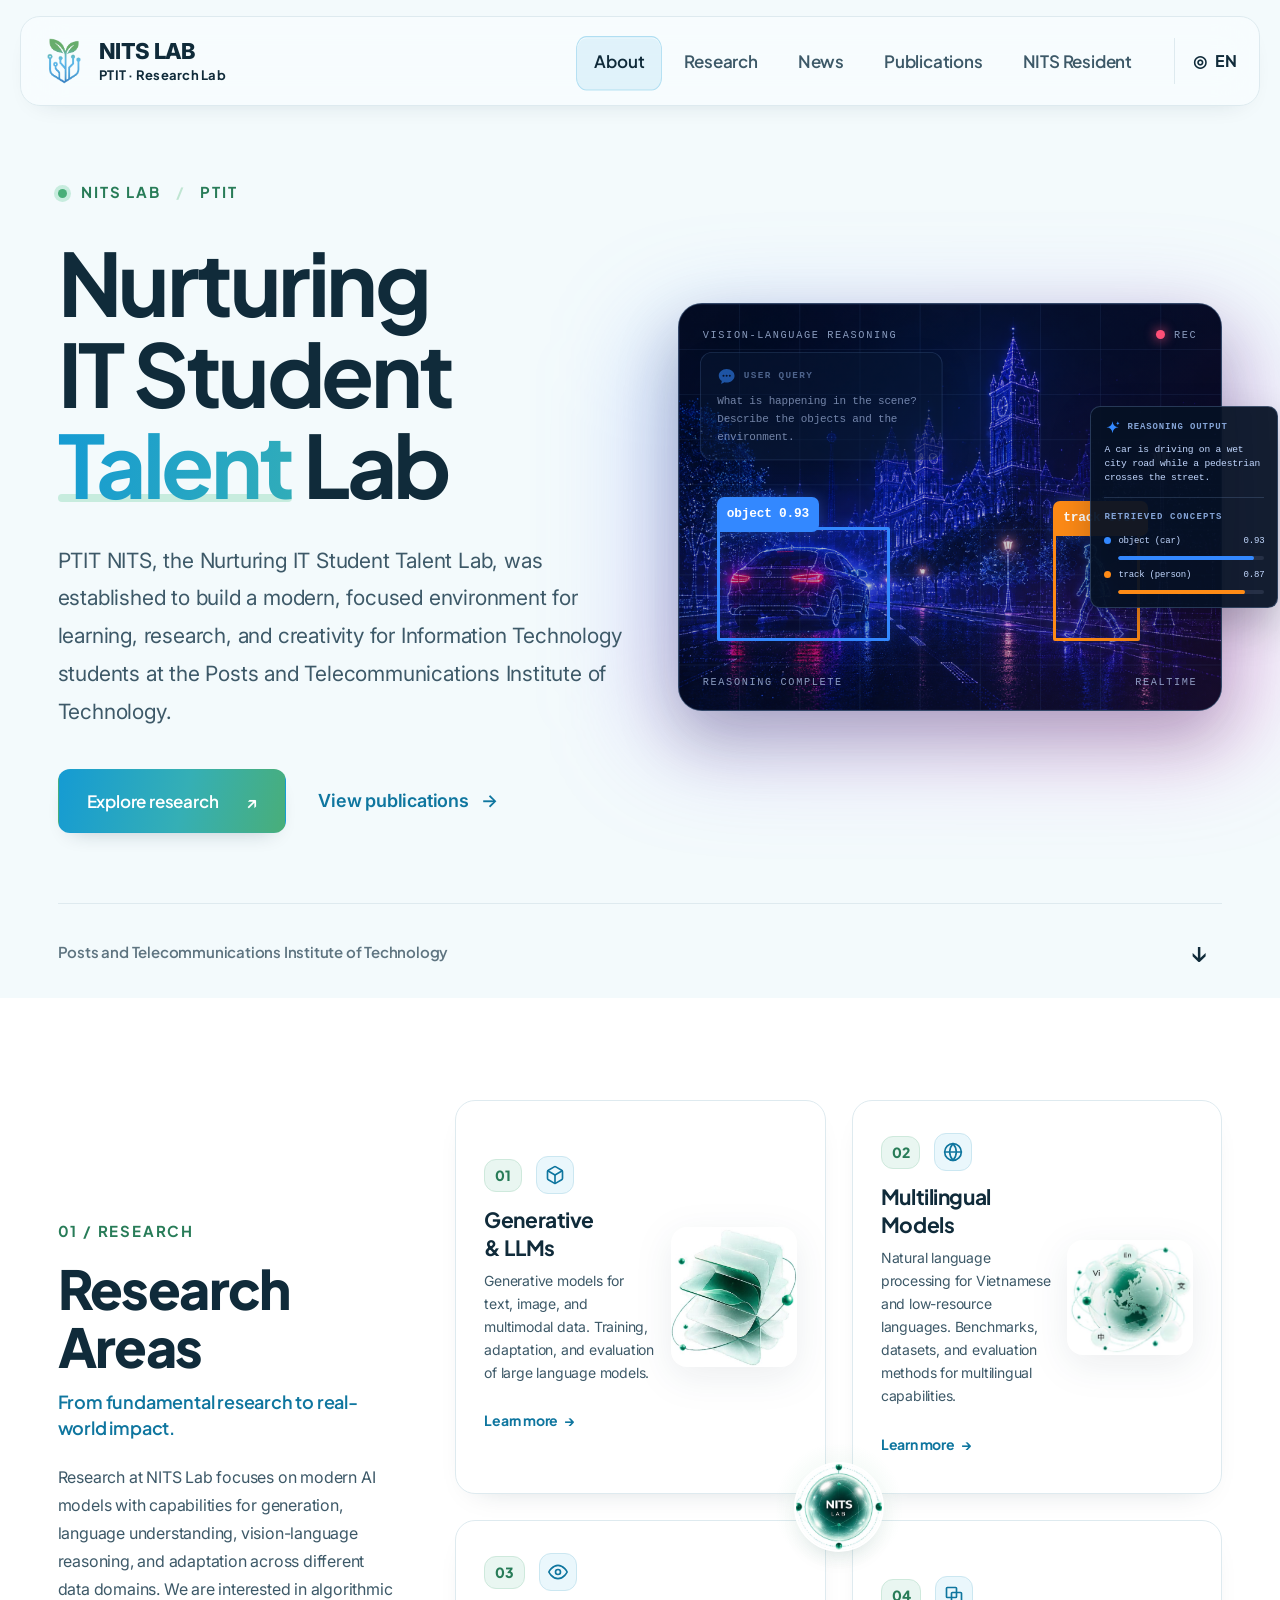
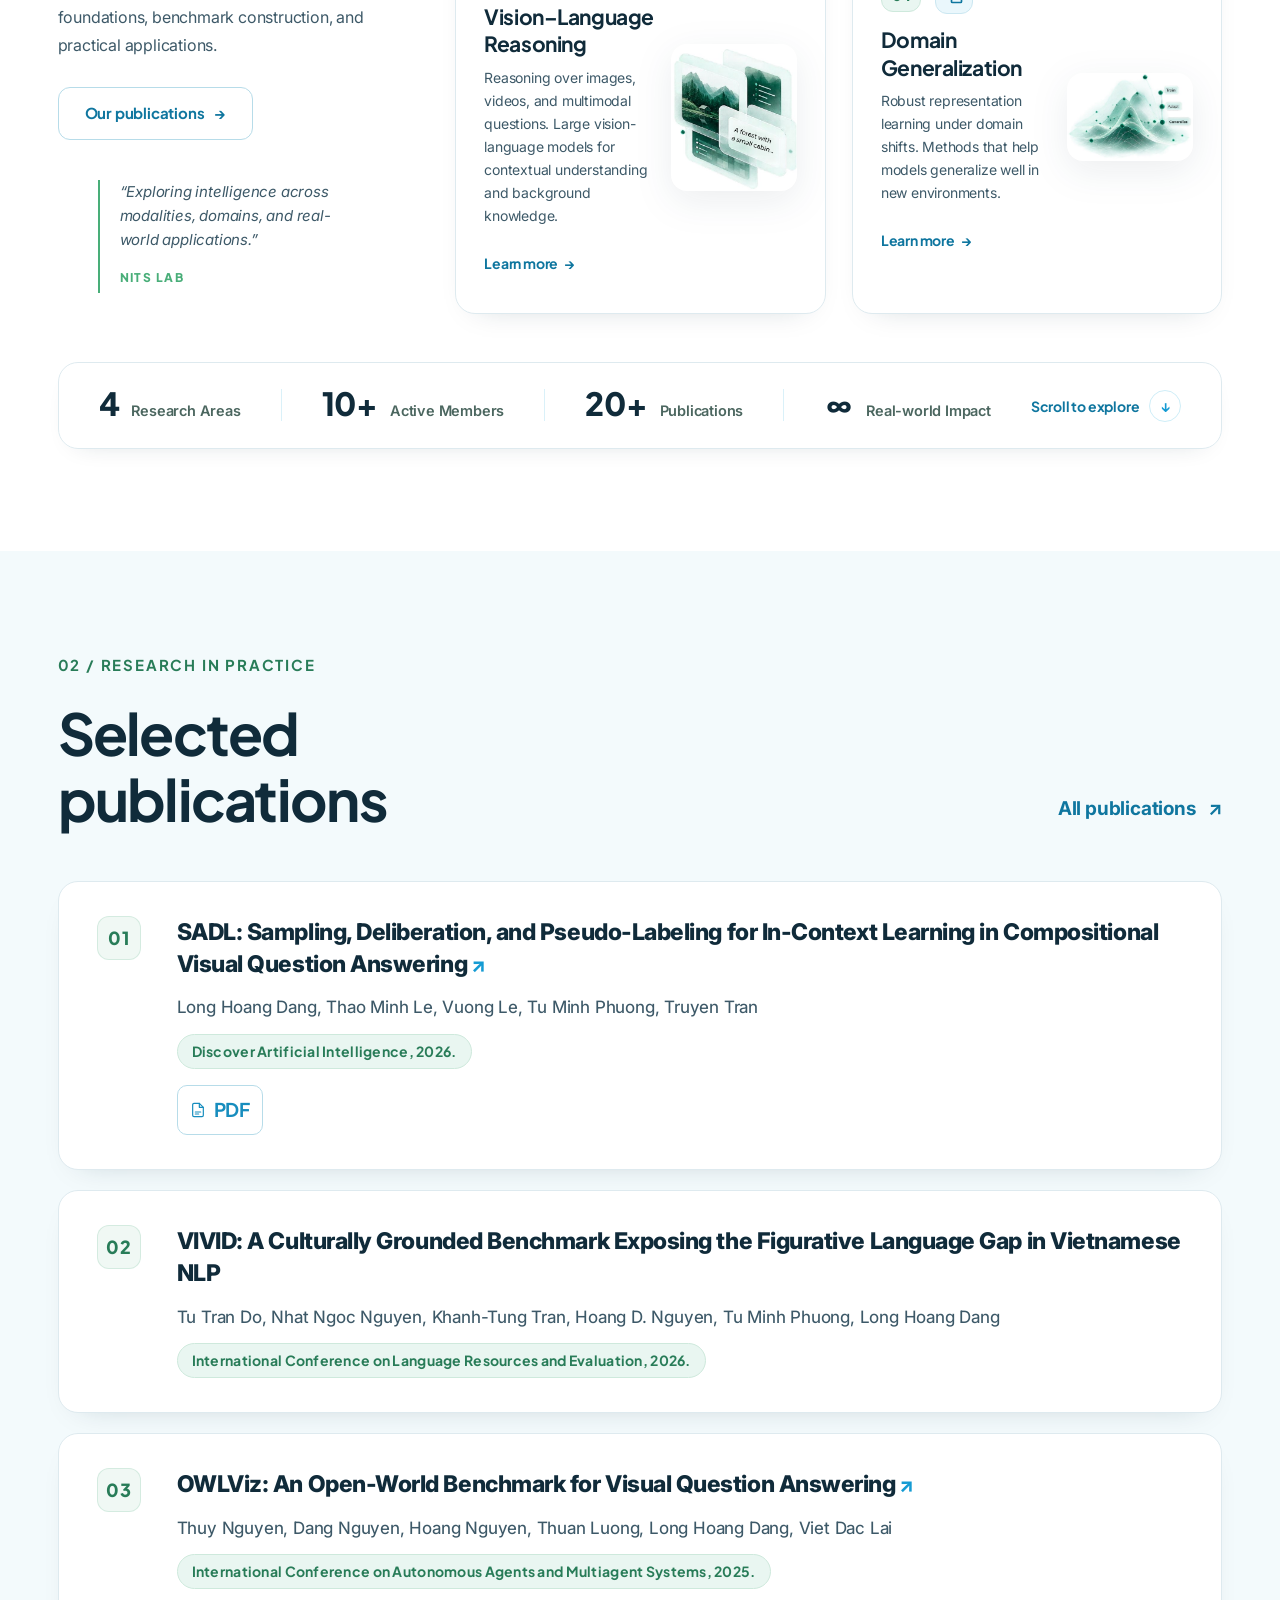
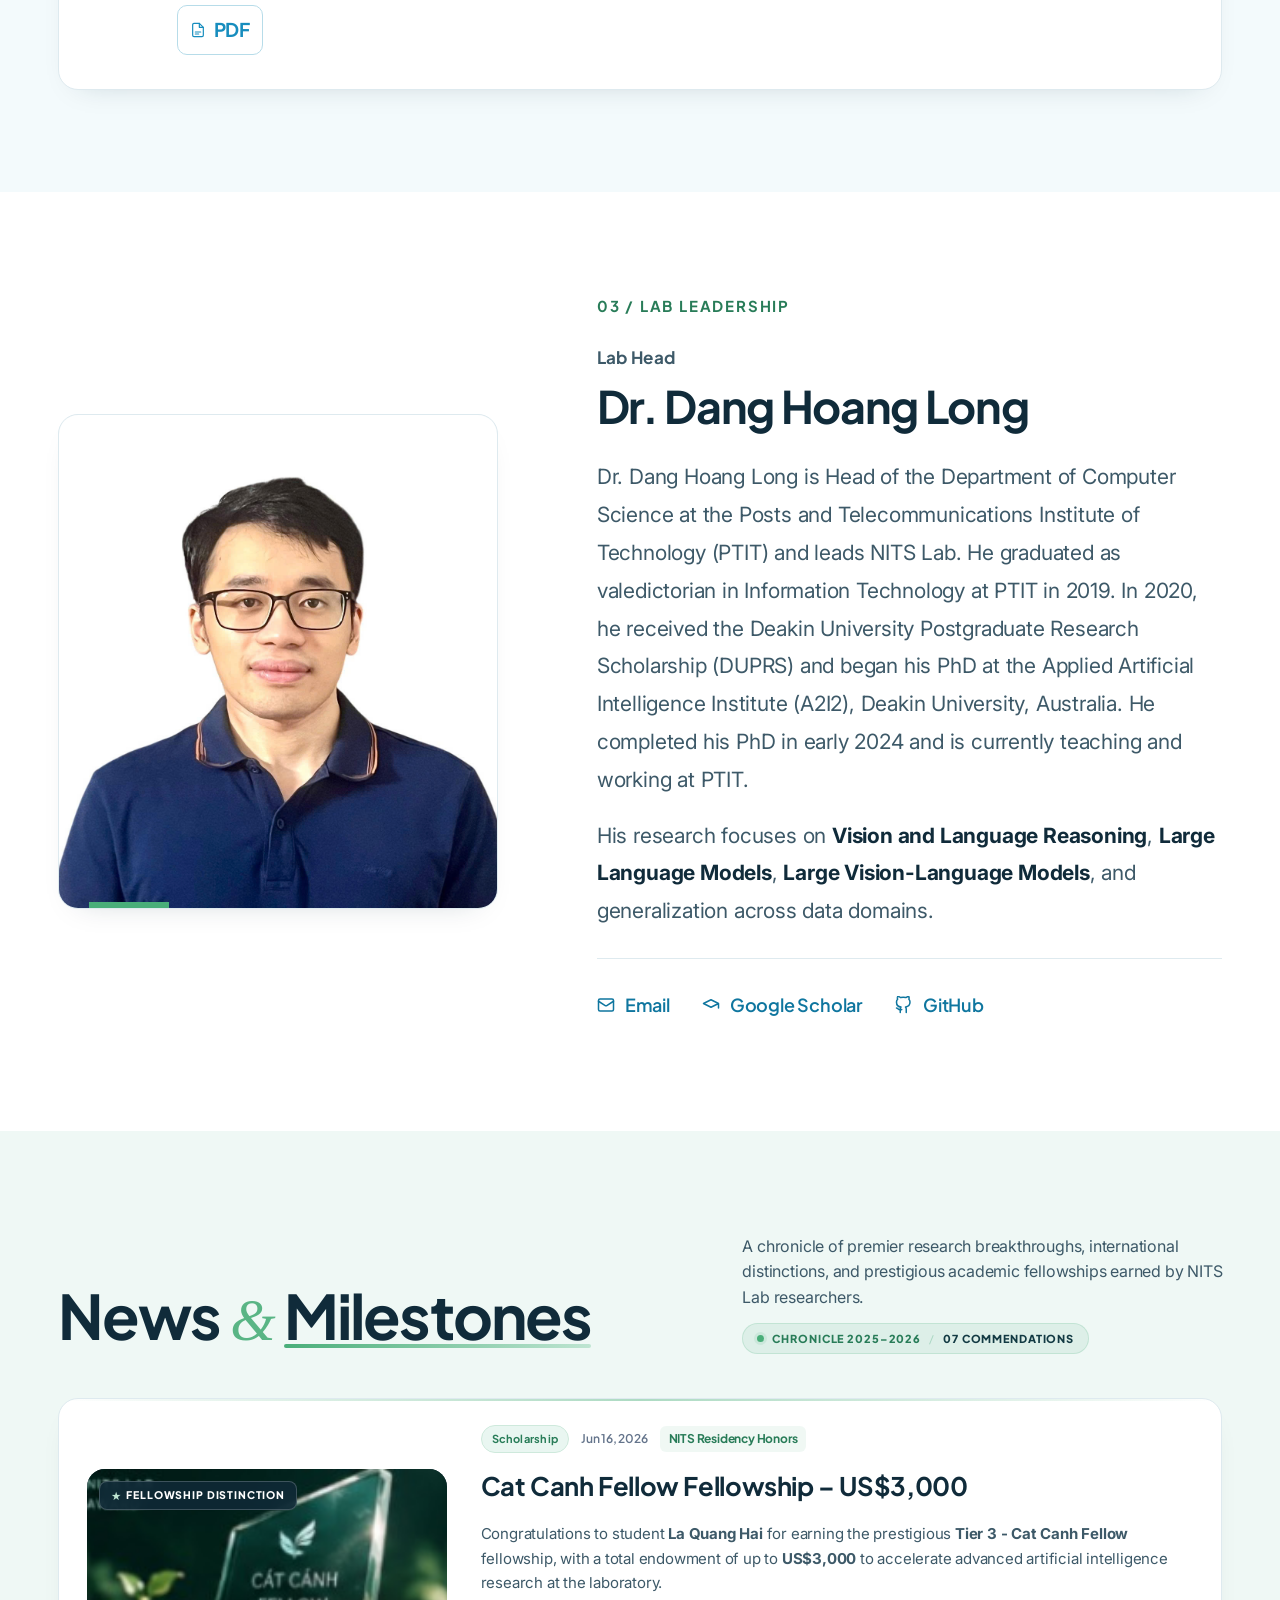
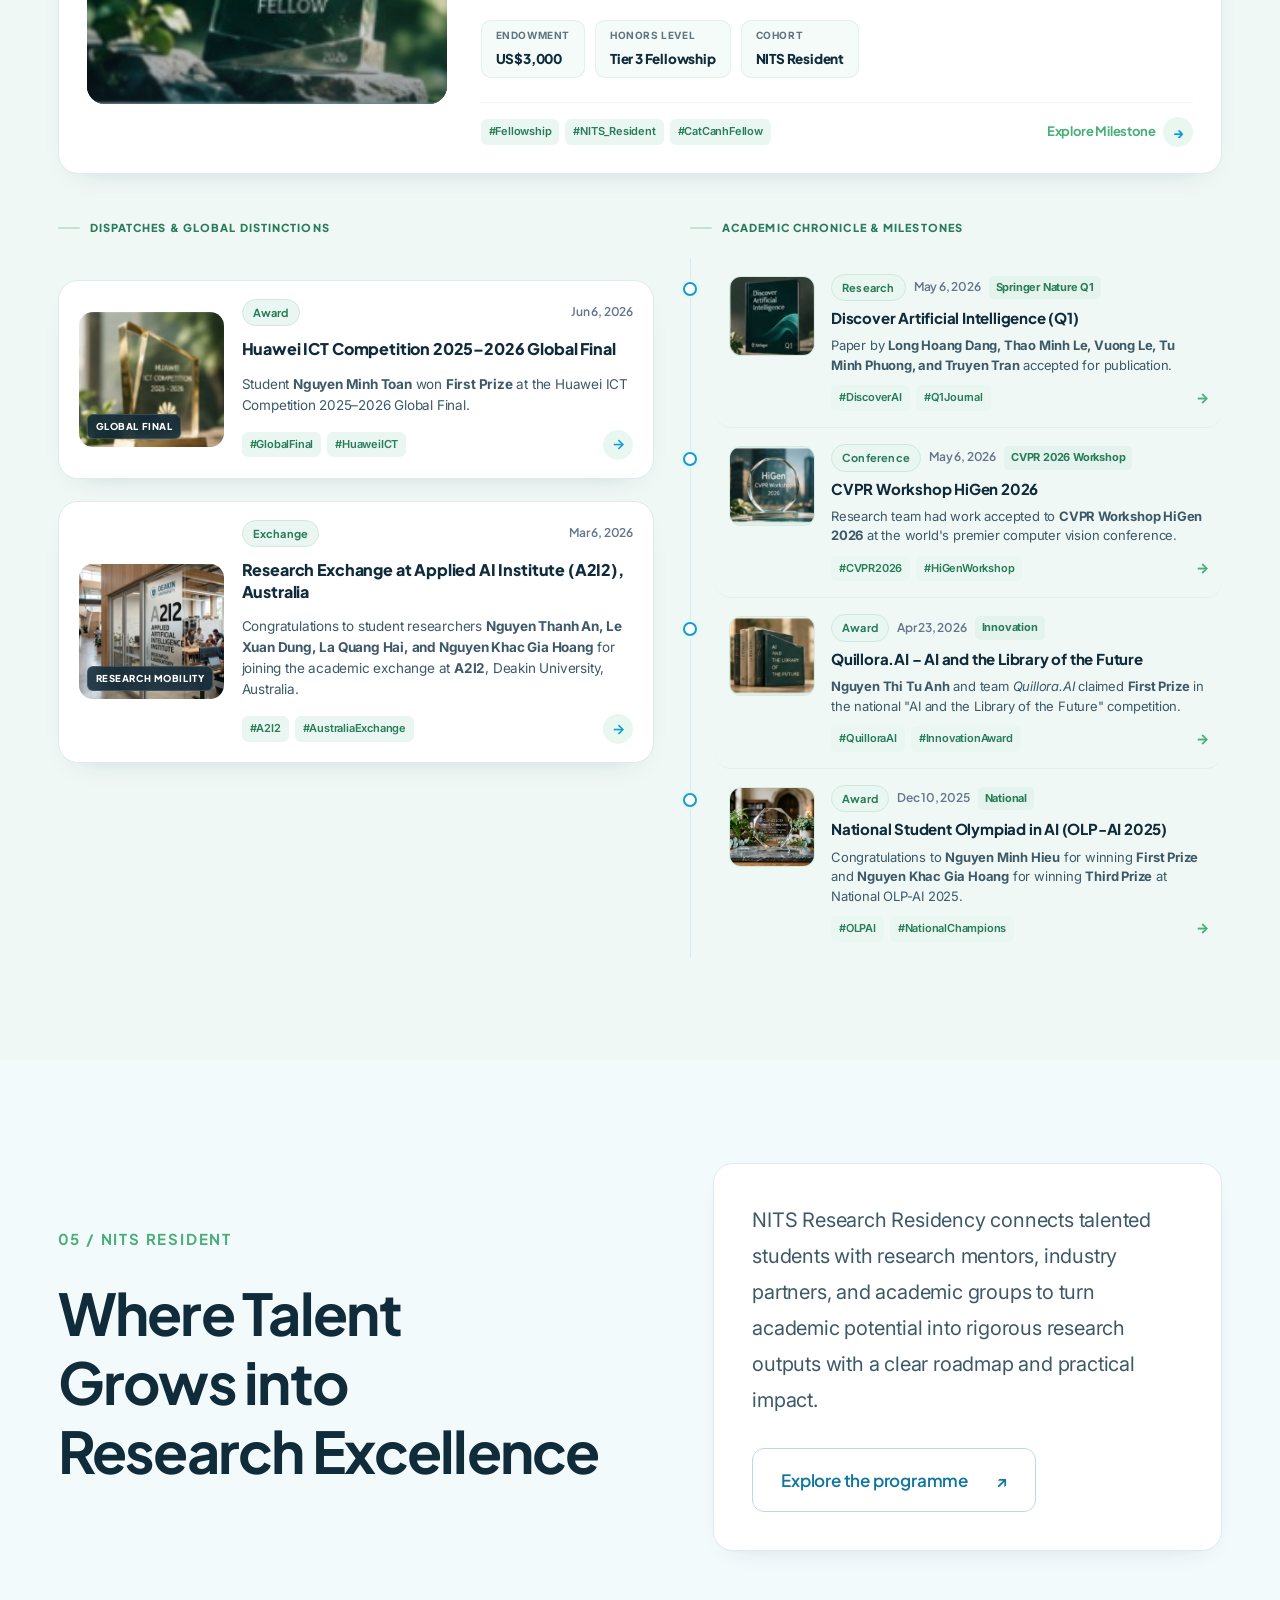
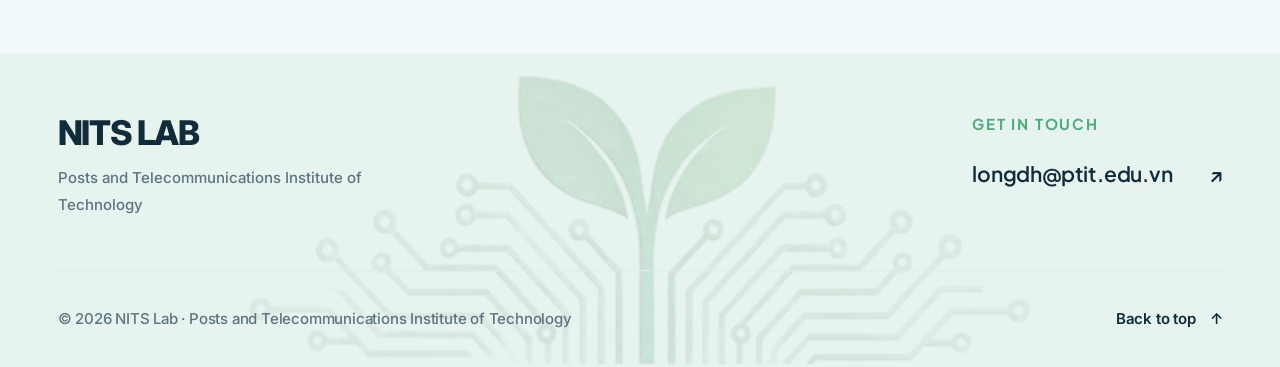
==== commit 98eec696: "Enhance footer design and add background image for improved aesthetics" ====
--- a/index-en.html
+++ b/index-en.html
@@ -566,7 +566,7 @@
               practical impact.</p><a class="button button-light" href="resident-en.html">Explore the programme <span aria-hidden="true">↗</span></a></div>
     </div></section>
     </main>
-    <footer class="site-footer"><div class="container"><div class="footer-main"><a class="footer-wordmark" href="#about">NITS LAB<span>Posts and Telecommunications Institute of Technology</span></a><div class="footer-contact"><span class="eyebrow">Get in touch</span><a href="mailto:longdh@ptit.edu.vn">longdh@ptit.edu.vn <span aria-hidden="true">↗</span></a></div></div><div class="footer-bottom"><p>&copy; 2026 NITS Lab &middot; Posts and Telecommunications Institute of Technology</p><a href="#about">Back to top <span aria-hidden="true">↑</span></a></div></div></footer>
+    <footer class="site-footer site-footer--watermark"><div class="container"><div class="footer-main"><a class="footer-wordmark" href="#about">NITS LAB<span>Posts and Telecommunications Institute of Technology</span></a><div class="footer-contact"><span class="eyebrow">Get in touch</span><a href="mailto:longdh@ptit.edu.vn">longdh@ptit.edu.vn <span aria-hidden="true">↗</span></a></div></div><div class="footer-bottom"><p>&copy; 2026 NITS Lab &middot; Posts and Telecommunications Institute of Technology</p><a href="#about">Back to top <span aria-hidden="true">↑</span></a></div></div></footer>
     <script src="assest/home.js" defer></script>
     <script src="assest/glass.js" defer></script>
     <script src="assest/lang-switcher.js" defer></script>
--- a/assest/glass.css
+++ b/assest/glass.css
@@ -12,6 +12,17 @@
   --brand-slate: #3D5968;
   --brand-ice: #F3FAFC;
   --brand-mint-white: #E9F6F1;
+
+  /* Premium Academic Tech section rhythm */
+  --section-bg-hero: #F3FAFC;
+  --section-bg-research: #FFFFFF;
+  --section-bg-publications: #F3FAFC;
+  --section-bg-leadership: #FFFFFF;
+  --section-bg-news: #EFF8F5;
+  --section-bg-residency: #F3FAFC;
+  --section-bg-footer: #E6F3EE;
+  --section-card-border: #DEEAEF;
+  --section-card-shadow: 0 12px 30px -22px rgba(16, 43, 58, 0.26);
 
   /* Semantic tokens */
   --color-background: #F3FAFC;
@@ -2681,6 +2692,31 @@
 .residency-nav a:hover { color: var(--brand-green); }
 
 /* Footer */
+.site-footer--watermark {
+  position: relative;
+  isolation: isolate;
+  overflow: hidden;
+}
+.site-footer--watermark::before {
+  content: "";
+  position: absolute;
+  z-index: -1;
+  inset: 0;
+  background: url("image/footer.png") center center / auto 100% no-repeat;
+  opacity: 0.32;
+  filter: saturate(0.95) contrast(1.12);
+  pointer-events: none;
+}
+.site-footer--watermark::after {
+  content: "";
+  position: absolute;
+  z-index: -1;
+  inset: 0;
+  background: linear-gradient(90deg, rgba(255, 255, 255, 0.72), rgba(255, 255, 255, 0.18) 50%, rgba(255, 255, 255, 0.72));
+  pointer-events: none;
+}
+.site-footer--watermark > .container { position: relative; z-index: 1; }
+
 .site-footer--image { background: var(--brand-navy); border-top-color: rgba(53, 179, 220, 0.24); color: #fff; }
 .site-footer--image .footer-main,
 .site-footer--image .footer-bottom { background: linear-gradient(135deg, var(--brand-navy), var(--brand-navy-soft)); color: rgba(255, 255, 255, 0.72); }
@@ -2694,6 +2730,16 @@
   .nav.indicator-ready a.active {
     color: var(--brand-navy);
     background: rgba(21, 155, 211, 0.10);
+  }
+}
+
+@media (max-width: 600px) {
+  .site-footer--watermark::before {
+    background-position: center center;
+    opacity: 0.26;
+  }
+  .site-footer--watermark::after {
+    background: rgba(255, 255, 255, 0.42);
   }
 }
 
@@ -2770,3 +2816,77 @@
   background: #EAF7FC;
   border-color: #CBE7F1;
 }
+
+/* ==========================================================================
+   Homepage section rhythm — Premium Academic Tech
+   Scoped to the bilingual homepage so standalone publications/resident pages
+   retain their own visual systems.
+   ========================================================================== */
+.home.glass-site { background: var(--section-bg-hero); }
+
+.home .hero {
+  background: var(--section-bg-hero);
+}
+
+.home .research-section.research-showcase {
+  background: var(--section-bg-research);
+  border-block: 0;
+}
+
+.home .publications-section,
+.home.glass-site .publications-section {
+  background: var(--section-bg-publications);
+  border-block: 0;
+}
+
+.home .leadership-section {
+  background: var(--section-bg-leadership);
+  border-block: 0;
+}
+
+.home .news-editorial-section {
+  background: var(--section-bg-news);
+  border-block: 0;
+}
+
+.home .residency-section {
+  background: var(--section-bg-residency);
+  border-block: 0;
+}
+
+.home .residency-section::after { display: none; }
+
+.home .site-footer--watermark {
+  background: var(--section-bg-footer);
+  border-top: 0;
+}
+
+.home .site-footer--watermark::after {
+  background: linear-gradient(
+    90deg,
+    rgba(230, 243, 238, 0.74),
+    rgba(230, 243, 238, 0.2) 50%,
+    rgba(230, 243, 238, 0.74)
+  );
+}
+
+/* White cards stay distinct on both tinted and white section surfaces. */
+.home .matrix-card,
+.home.glass-site .publication-row,
+.home .news-lead-spread,
+.home .dispatch-card {
+  background: var(--color-surface);
+  border-color: var(--section-card-border);
+  box-shadow: var(--section-card-shadow);
+}
+
+.home .director-image {
+  border-color: var(--section-card-border);
+  box-shadow: var(--section-card-shadow);
+}
+
+@media (max-width: 600px) {
+  .home .site-footer--watermark::after {
+    background: rgba(230, 243, 238, 0.48);
+  }
+}
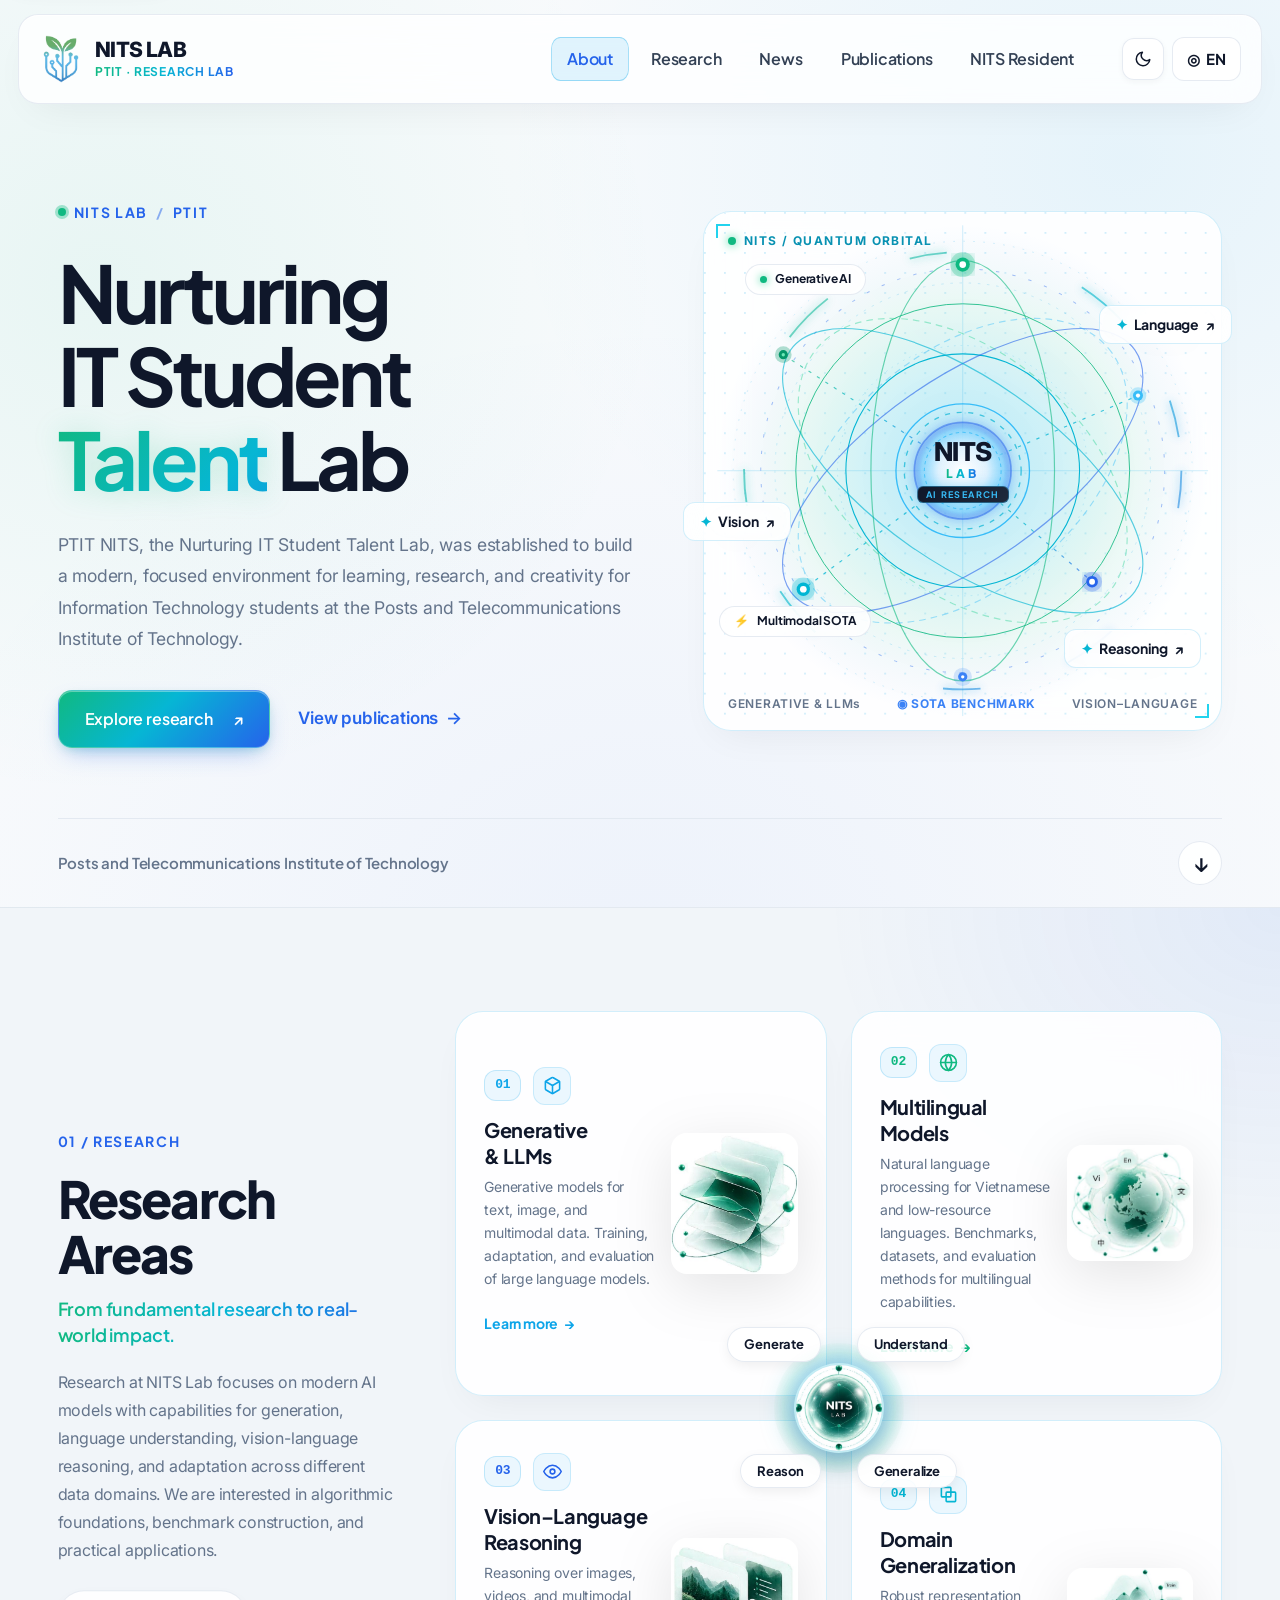
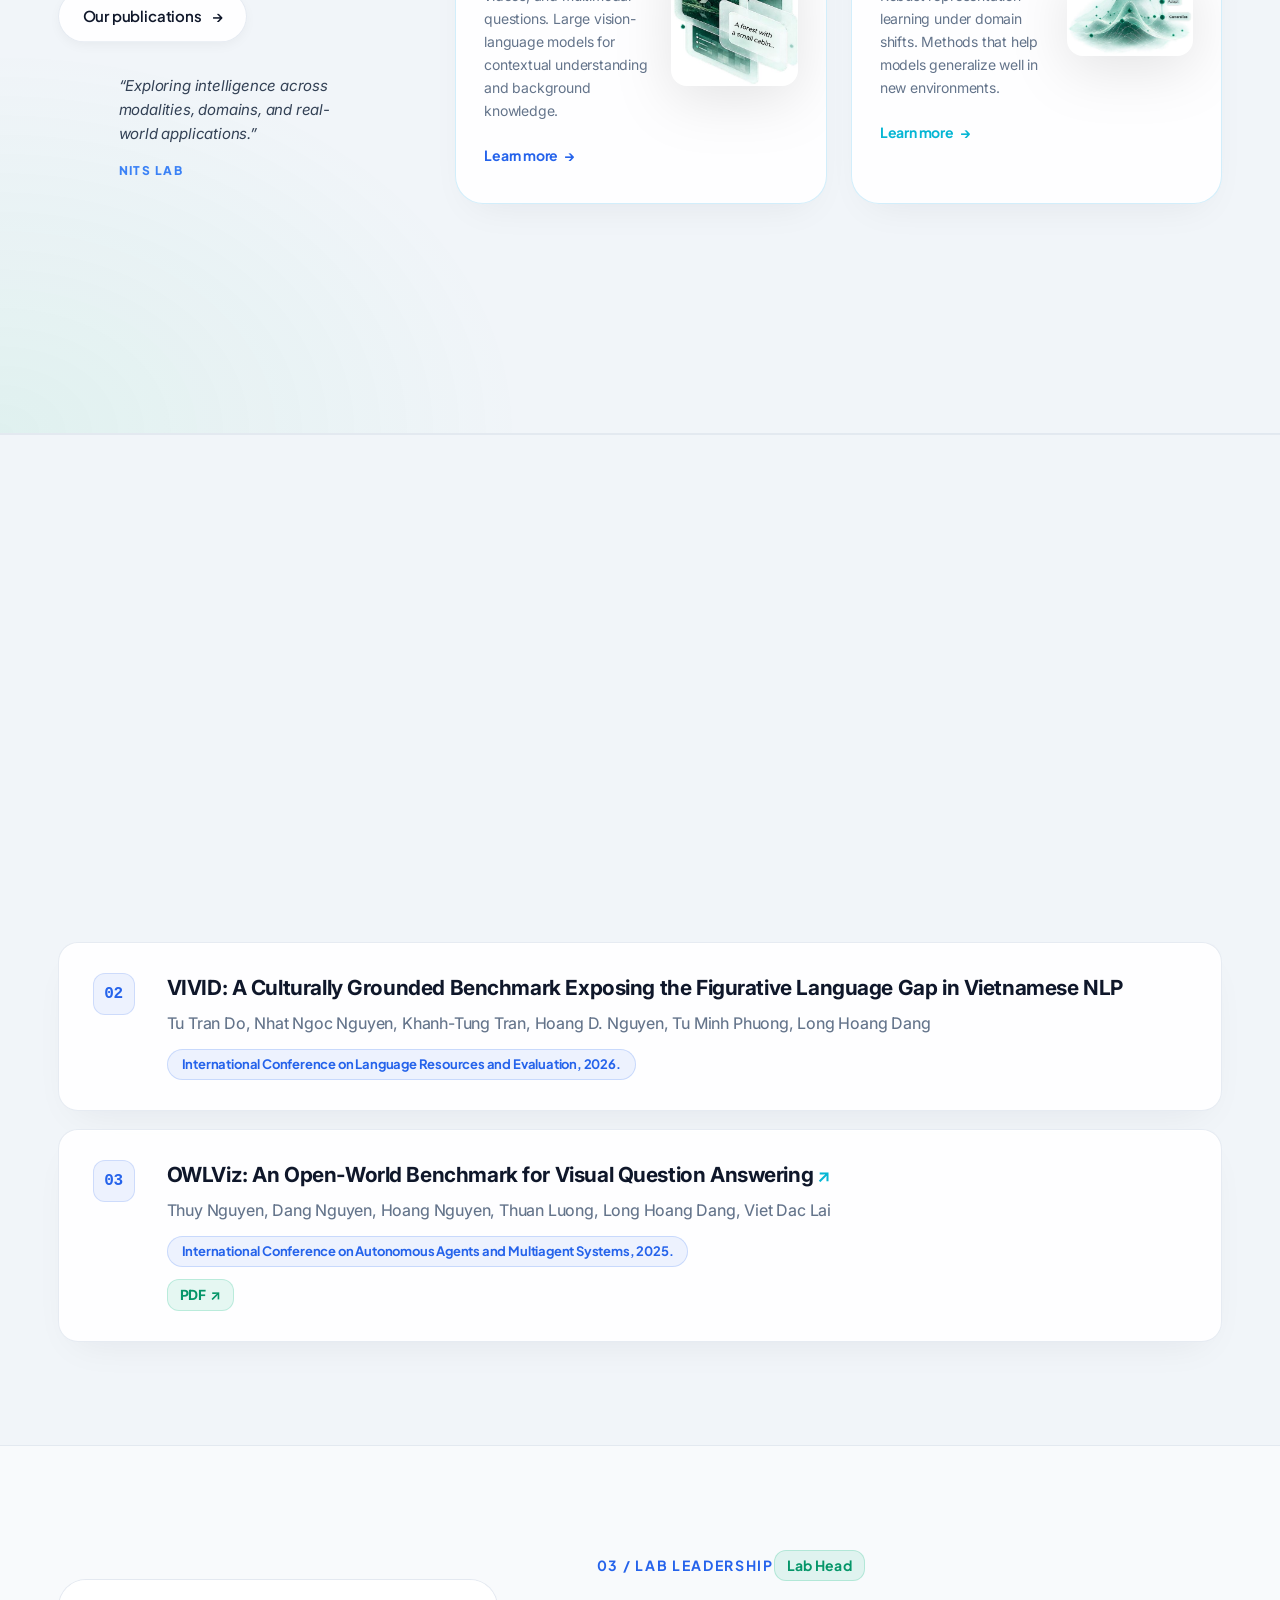
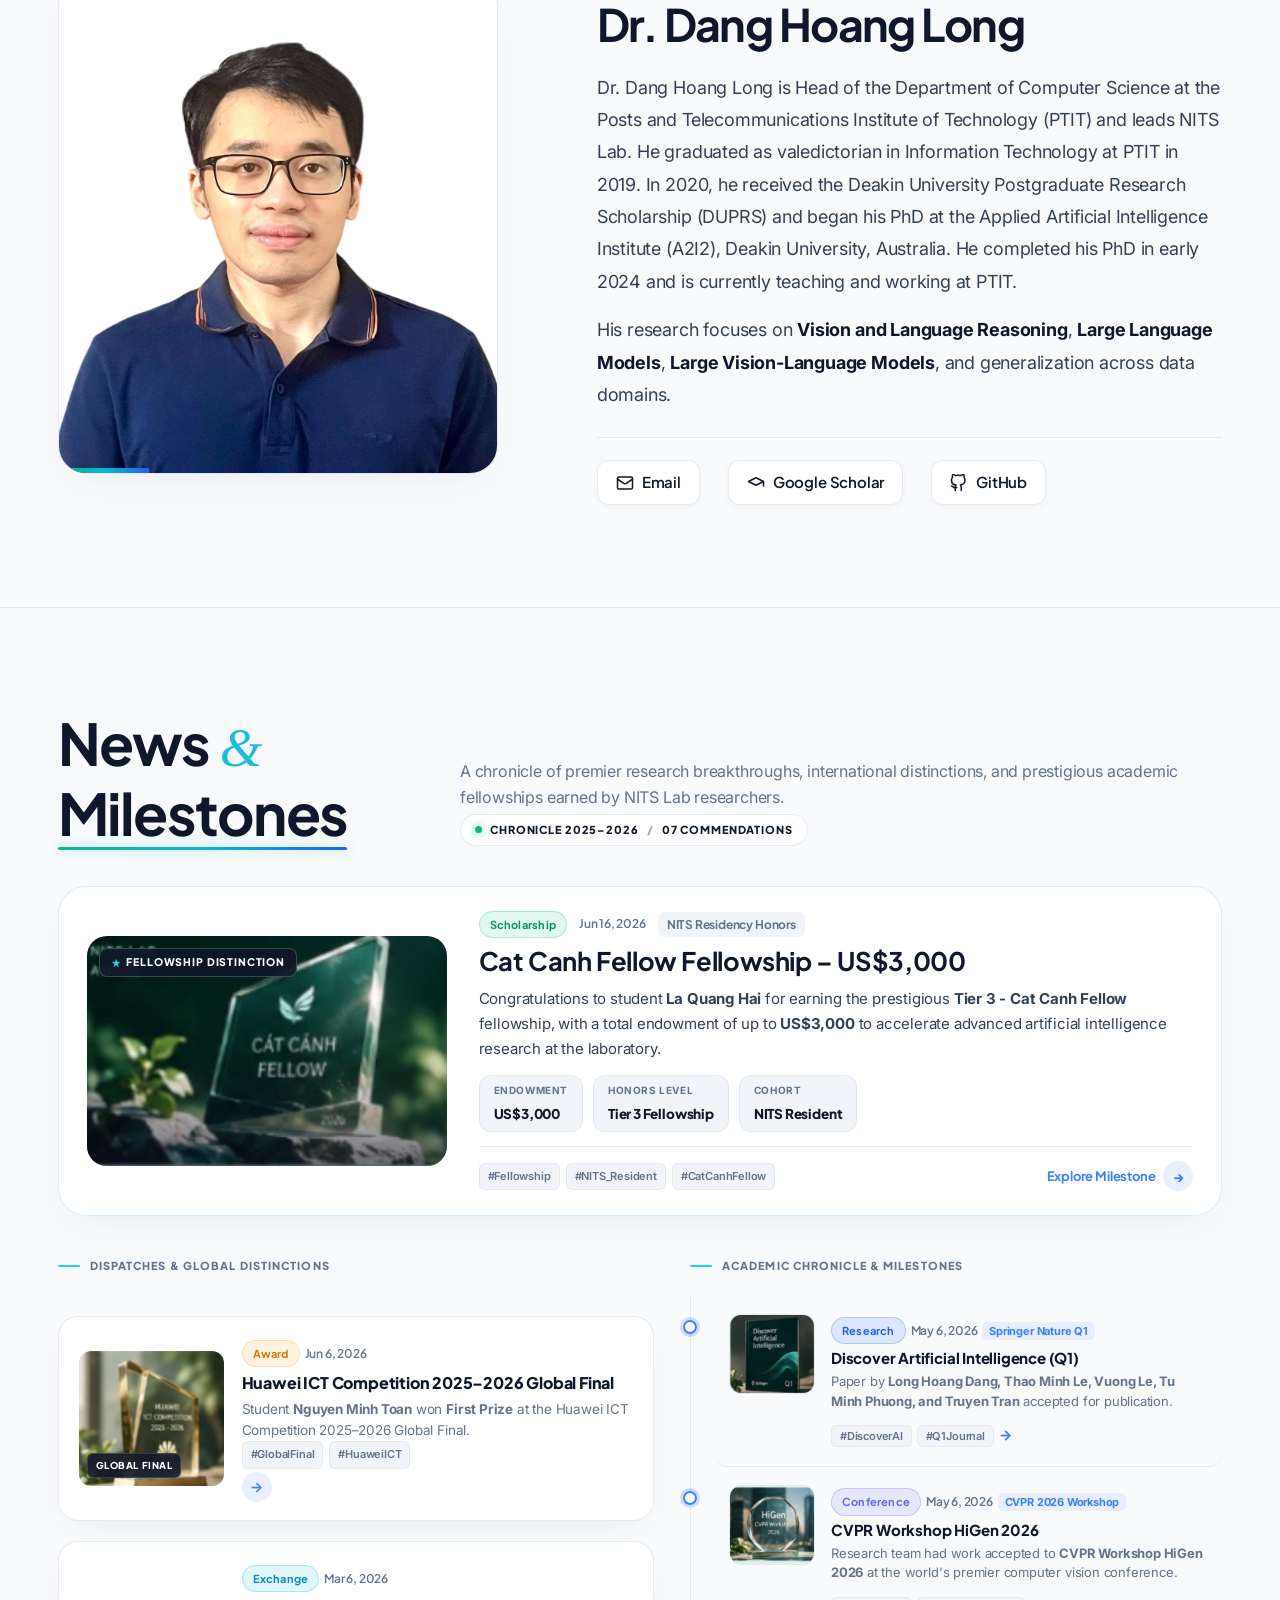
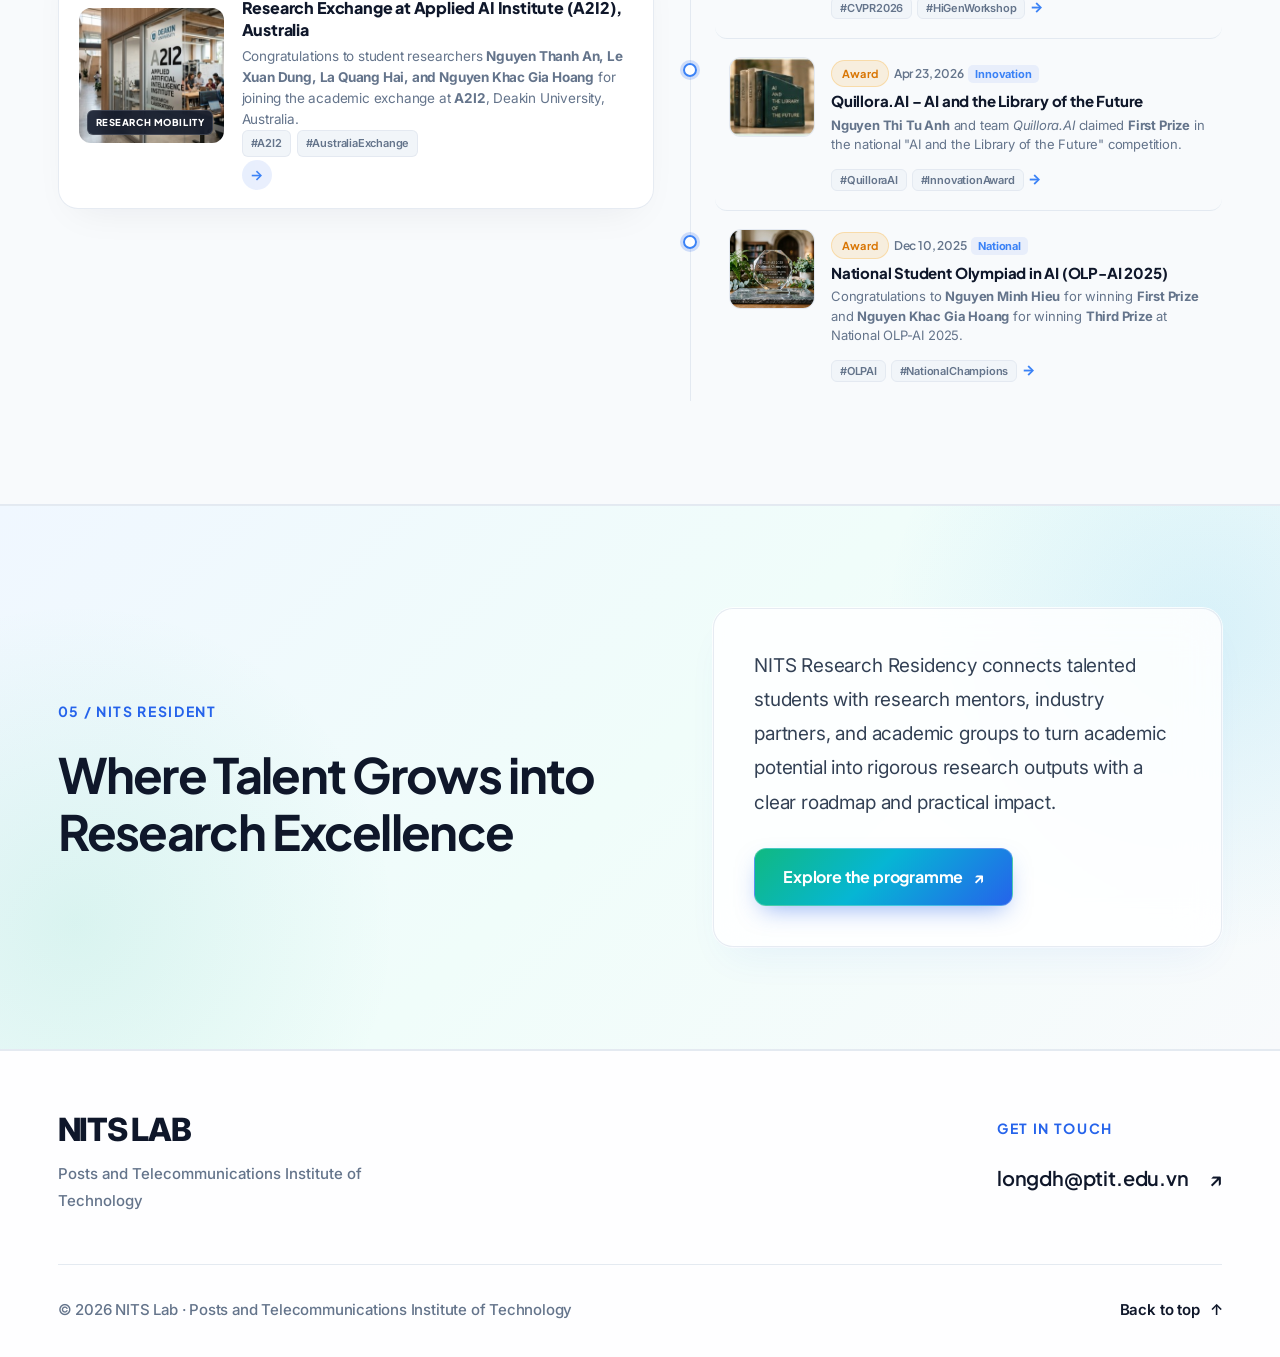
==== commit b0401030: "New" ====
--- a/index-en.html
+++ b/index-en.html
@@ -11,13 +11,24 @@
     <link href="https://fonts.googleapis.com/css2?family=Plus+Jakarta+Sans:wght@400;500;600;700&family=Inter:wght@400;500;600;700;800&display=swap" rel="stylesheet" />
     <link rel="stylesheet" href="assest/home.css" />
     <link rel="stylesheet" href="assest/glass.css" />
+    <script>
+      (function(){
+        try {
+          var saved = localStorage.getItem('nits-theme');
+          var theme = saved || (window.matchMedia('(prefers-color-scheme: dark)').matches ? 'dark' : 'light');
+          document.documentElement.setAttribute('data-theme', theme);
+        } catch(e){}
+      })();
+    </script>
   </head>
   <body class="home glass-site">
+    <div class="cursor-spotlight" id="cursor-spotlight" aria-hidden="true"></div>
+    <div class="cursor-dot" id="cursor-dot" aria-hidden="true"></div>
     <a class="skip-link" href="#main-content">Skip to content</a>
     <header class="site-header">
       <div class="container header-inner">
         <a class="brand" href="#about" aria-label="NITS Lab home">
-          <img class="brand-logo" src="assest/image/nits.png" alt="" width="509" height="601" />
+          <img class="brand-logo" src="assest/image/nits.png" alt="NITS Lab Logo" width="509" height="601" />
           <div class="brand-text">
             <span class="abbr">NITS LAB</span>
             <span class="full">PTIT · Research Lab</span>
@@ -32,15 +43,26 @@
           <a href="resident-en.html">NITS Resident</a>
         </nav>
 
+        <div class="header-controls">
+          <button class="theme-toggle" id="theme-toggle" type="button" aria-label="Switch to light/dark mode" title="Switch to light/dark mode">
+            <span class="theme-icon theme-icon-sun" aria-hidden="true">
+              <svg width="18" height="18" viewBox="0 0 24 24" fill="none" stroke="currentColor" stroke-width="2" stroke-linecap="round" stroke-linejoin="round"><circle cx="12" cy="12" r="5"></circle><line x1="12" y1="1" x2="12" y2="3"></line><line x1="12" y1="21" x2="12" y2="23"></line><line x1="4.22" y1="4.22" x2="5.64" y2="5.64"></line><line x1="18.36" y1="18.36" x2="19.78" y2="19.78"></line><line x1="1" y1="12" x2="3" y2="12"></line><line x1="21" y1="12" x2="23" y2="12"></line><line x1="4.22" y1="19.78" x2="5.64" y2="18.36"></line><line x1="18.36" y1="5.64" x2="19.78" y2="4.22"></line></svg>
+            </span>
+            <span class="theme-icon theme-icon-moon" aria-hidden="true">
+              <svg width="18" height="18" viewBox="0 0 24 24" fill="none" stroke="currentColor" stroke-width="2" stroke-linecap="round" stroke-linejoin="round"><path d="M21 12.79A9 9 0 1 1 11.21 3 7 7 0 0 0 21 12.79z"></path></svg>
+            </span>
+          </button>
+
+          <button class="lang-toggle" type="button" data-lang-switcher data-vi-href="index.html" data-en-href="index-en.html" aria-label="Switch to Vietnamese" title="Switch to Vietnamese">
+            <span aria-hidden="true">◎</span>
+            <span>EN</span>
+          </button>
+        </div>
+
         <button data-open-label="Open menu" data-close-label="Close menu" class="nav-toggle" type="button" aria-label="Open menu" aria-expanded="false" aria-controls="main-nav">
           <span></span>
           <span></span>
           <span></span>
-        </button>
-
-        <button class="lang-toggle" type="button" data-lang-switcher data-vi-href="index.html" data-en-href="index-en.html" aria-label="Switch to Vietnamese" title="Switch to Vietnamese">
-          <span aria-hidden="true">◎</span>
-          <span>EN</span>
         </button>
       </div>
     </header>
@@ -57,44 +79,172 @@
           </div>
         </div>
         <div class="hero-visual-stack">
-          <section class="vision-demo-wrap hero-entry" aria-label="Vision-language reasoning illustration">
-            <div class="vision-demo-glow" aria-hidden="true"></div>
-            <div class="vision-demo" data-vision-demo data-step="query" aria-live="polite">
-              <img class="vision-scene" src="test_img/Unknown-8.png" width="1448" height="1086" alt="A car and a pedestrian on a city street at night" fetchpriority="high" />
-              <div class="vision-shade" aria-hidden="true"></div>
-              <div class="vision-grid" aria-hidden="true"></div>
-              <div class="vision-hud-top"><span>Vision-language reasoning</span><span class="vision-record">REC</span></div>
-              <div class="vision-hud-bottom"><span data-demo-status>Receiving user query</span><span>Realtime</span></div>
-
-              <article class="vision-phase vision-query-card">
-                <div class="vision-query-label">
-                  <svg viewBox="0 0 24 24" fill="currentColor" aria-hidden="true"><path d="M12 3C6.5 3 2 6.8 2 11.5c0 2.7 1.5 5.1 3.9 6.7L5 22l4.2-2.1c.9.2 1.8.3 2.8.3 5.5 0 10-3.8 10-8.6S17.5 3 12 3Zm-4 10a1.3 1.3 0 1 1 0-2.6A1.3 1.3 0 0 1 8 13Zm4 0a1.3 1.3 0 1 1 0-2.6A1.3 1.3 0 0 1 12 13Zm4 0a1.3 1.3 0 1 1 0-2.6A1.3 1.3 0 0 1 16 13Z" /></svg>
-                  User query
-                </div>
-                <p>What is happening in the scene?<br />Describe the objects and the environment.</p>
-              </article>
-
-              <div class="vision-scan-line" aria-hidden="true"></div>
-              <div class="vision-phase vision-detect" aria-hidden="true">
-                <div class="vision-box vision-box--car" data-label="object 0.93"></div>
-                <div class="vision-box vision-box--person" data-label="track 0.87"></div>
-              </div>
-            </div>
-
-            <article class="vision-output-card" aria-live="polite">
-              <div class="vision-output-label">
-                <svg viewBox="0 0 24 24" fill="currentColor" aria-hidden="true"><path d="M12 1.5c.6 5.3 3.2 7.9 8.5 8.5-5.3.6-7.9 3.2-8.5 8.5-.6-5.3-3.2-7.9-8.5-8.5C8.8 9.4 11.4 6.8 12 1.5Zm7.5 0c.2 1.8 1.2 2.8 3 3-1.8.2-2.8 1.2-3 3-.2-1.8-1.2-2.8-3-3 1.8-.2 2.8-1.2 3-3Z" /></svg>
-                Reasoning output
-              </div>
-              <p>A car is driving on a wet city road while a pedestrian crosses the street.</p>
-              <div class="vision-concepts">
-                <div class="vision-concept-title">Retrieved concepts</div>
-                <div class="vision-metric" style="--metric-color: #3388ff; --metric-width: 93%"><i class="vision-dot"></i><span>object (car)</span><span>0.93</span><span class="vision-bar"><i></i></span></div>
-                <div class="vision-metric" style="--metric-color: #ff8b16; --metric-width: 87%"><i class="vision-dot"></i><span>track (person)</span><span>0.87</span><span class="vision-bar"><i></i></span></div>
-              </div>
-            </article>
-          </section>
-
+          <div class="hero-art liquid-card hero-entry interactive-orbit" role="group" aria-label="Interactive research diagram">
+            <div class="art-corner art-corner--top"></div>
+            <div class="art-corner art-corner--bottom"></div>
+            <div class="art-label"><span class="live-beacon"></span> NITS / QUANTUM ORBITAL</div>
+            
+            <svg aria-hidden="true" class="orbital" viewBox="0 0 620 620" fill="none" focusable="false">
+              <defs>
+                <pattern id="dot-grid" width="24" height="24" patternUnits="userSpaceOnUse">
+                  <circle cx="1" cy="1" r="1.2" fill="#0ea5e9" opacity=".2"/>
+                </pattern>
+                <radialGradient id="orbit-glow" cx="50%" cy="50%" r="50%">
+                  <stop offset="0%" stop-color="#38bdf8" stop-opacity="0.35"/>
+                  <stop offset="40%" stop-color="#06b6d4" stop-opacity="0.18"/>
+                  <stop offset="70%" stop-color="#10b981" stop-opacity="0.08"/>
+                  <stop offset="100%" stop-color="#2563eb" stop-opacity="0"/>
+                </radialGradient>
+                <radialGradient id="core-glow-grad" cx="50%" cy="50%" r="50%">
+                  <stop offset="0%" stop-color="#ffffff" stop-opacity="0.95"/>
+                  <stop offset="50%" stop-color="#e0f2fe" stop-opacity="0.9"/>
+                  <stop offset="85%" stop-color="#7dd3fc" stop-opacity="0.5"/>
+                  <stop offset="100%" stop-color="#2563eb" stop-opacity="0.25"/>
+                </radialGradient>
+                <linearGradient id="beam-grad" x1="0%" y1="0%" x2="100%" y2="100%">
+                  <stop offset="0%" stop-color="#10b981" stop-opacity="0.8"/>
+                  <stop offset="50%" stop-color="#06b6d4" stop-opacity="0.95"/>
+                  <stop offset="100%" stop-color="#2563eb" stop-opacity="0.8"/>
+                </linearGradient>
+                <filter id="mint-bloom" x="-20%" y="-20%" width="140%" height="140%">
+                  <feGaussianBlur stdDeviation="6" result="blur"/>
+                  <feMerge>
+                    <feMergeNode in="blur"/>
+                    <feMergeNode in="SourceGraphic"/>
+                  </feMerge>
+                </filter>
+                <filter id="intense-glow" x="-30%" y="-30%" width="160%" height="160%">
+                  <feGaussianBlur stdDeviation="10" result="blur2"/>
+                  <feMerge>
+                    <feMergeNode in="blur2"/>
+                    <feMergeNode in="SourceGraphic"/>
+                  </feMerge>
+                </filter>
+              </defs>
+
+              <!-- Background pattern & atmospheric nebula -->
+              <rect width="620" height="620" fill="url(#dot-grid)"/>
+              <circle cx="310" cy="310" r="295" fill="url(#orbit-glow)"/>
+
+              <!-- Pulsing Sonar Radiance Waves -->
+              <g class="sonar-waves">
+                <circle class="sonar-wave sonar-wave-1" cx="310" cy="310" r="80" stroke="#38bdf8" stroke-width="1.6" fill="none"/>
+                <circle class="sonar-wave sonar-wave-2" cx="310" cy="310" r="140" stroke="#06b6d4" stroke-width="1.3" fill="none"/>
+                <circle class="sonar-wave sonar-wave-3" cx="310" cy="310" r="200" stroke="#10b981" stroke-width="1" fill="none"/>
+              </g>
+
+              <!-- Technical Astrolabe Gauges -->
+              <g stroke="#0ea5e9" opacity=".22">
+                <path d="M310 16V604M16 310H604"/>
+                <circle cx="310" cy="310" r="275" stroke-dasharray="2 10" stroke-width="1"/>
+                <circle cx="310" cy="310" r="225" stroke-dasharray="3 8" stroke-width="1"/>
+                <circle cx="310" cy="310" r="150" stroke-dasharray="2 6" stroke-width="1"/>
+              </g>
+
+              <!-- Outer Spinning Radar Scanner Ring (Clockwise) -->
+              <g class="radar-scanner-ring">
+                <circle cx="310" cy="310" r="262" stroke="url(#beam-grad)" stroke-width="2.2" stroke-dasharray="45 170 65 110" opacity=".7" filter="url(#mint-bloom)"/>
+              </g>
+
+              <!-- Counter-Spinning Technical Tick Ring -->
+              <g class="counter-spin-ring">
+                <circle cx="310" cy="310" r="242" stroke="#2563eb" stroke-width="1.2" stroke-dasharray="4 16" opacity=".4"/>
+              </g>
+
+              <!-- Central Rotating Orbital System -->
+              <g class="orbit-rotator">
+                <g class="orbit-lines" stroke-width="1.4">
+                  <ellipse class="orbit-track track-1" cx="310" cy="310" rx="252" ry="110" transform="rotate(-35 310 310)" stroke="#2563eb" opacity=".6"/>
+                  <ellipse class="orbit-track track-2" cx="310" cy="310" rx="252" ry="110" transform="rotate(35 310 310)" stroke="#06b6d4" opacity=".65"/>
+                  <ellipse class="orbit-track track-3" cx="310" cy="310" rx="252" ry="110" transform="rotate(90 310 310)" stroke="#10b981" opacity=".6"/>
+                  <ellipse class="orbit-track track-4" cx="310" cy="310" rx="228" ry="142" transform="rotate(-40 310 310)" stroke="#38bdf8" opacity=".45" stroke-dasharray="8 6"/>
+                  <ellipse class="orbit-track track-5" cx="310" cy="310" rx="228" ry="142" transform="rotate(40 310 310)" stroke="#34d399" opacity=".45" stroke-dasharray="8 6"/>
+                </g>
+
+                <!-- Synaptic energy beams connecting nodes -->
+                <g class="synaptic-beams" stroke="url(#beam-grad)" stroke-width="1.4" stroke-dasharray="4 8" opacity=".8">
+                  <line x1="310" y1="310" x2="119" y2="452" />
+                  <line x1="310" y1="310" x2="465" y2="443" />
+                  <line x1="310" y1="310" x2="310" y2="63" />
+                  <line x1="310" y1="310" x2="520" y2="220" />
+                  <line x1="310" y1="310" x2="95" y2="171" />
+                </g>
+
+                <!-- Orbiting Quantum Nodes with Multi-Spectrum Glow -->
+                <g class="orbit-nodes">
+                  <g class="node-group node-1" transform="translate(119, 452)">
+                    <circle r="14" fill="#06b6d4" opacity=".25" class="node-pulse"/>
+                    <circle r="8" fill="#06b6d4" filter="url(#intense-glow)"/>
+                    <circle r="4" fill="#ffffff"/>
+                  </g>
+                  <g class="node-group node-2" transform="translate(465, 443)">
+                    <circle r="12" fill="#2563eb" opacity=".25" class="node-pulse"/>
+                    <circle r="7" fill="#2563eb" filter="url(#intense-glow)"/>
+                    <circle r="3.5" fill="#ffffff"/>
+                  </g>
+                  <g class="node-group node-3" transform="translate(310, 63)">
+                    <circle r="15" fill="#10b981" opacity=".25" class="node-pulse"/>
+                    <circle r="8.5" fill="#10b981" filter="url(#intense-glow)"/>
+                    <circle r="4" fill="#ffffff"/>
+                  </g>
+                  <g class="node-group node-4" transform="translate(520, 220)">
+                    <circle r="10" fill="#38bdf8" opacity=".3"/>
+                    <circle r="6" fill="#38bdf8"/>
+                    <circle r="2.5" fill="#ffffff"/>
+                  </g>
+                  <g class="node-group node-5" transform="translate(95, 171)">
+                    <circle r="10" fill="#059669" opacity=".3"/>
+                    <circle r="5.5" fill="#059669"/>
+                    <circle r="2" fill="#6ee7b7"/>
+                  </g>
+                  <g class="node-group node-6" transform="translate(310, 557)">
+                    <circle r="11" fill="#3b82f6" opacity=".2"/>
+                    <circle r="5.5" fill="#3b82f6"/>
+                    <circle r="2" fill="#ffffff"/>
+                  </g>
+                </g>
+
+                <!-- Center Core Multi-layered Sphere -->
+                <g class="center-core-sphere">
+                  <circle cx="310" cy="310" r="70" stroke="#06b6d4" stroke-width="1.6" stroke-dasharray="6 8" opacity=".7" class="core-outer-ring"/>
+                  <circle cx="310" cy="310" r="58" fill="url(#core-glow-grad)" stroke="#2563eb" stroke-width="2" stroke-opacity=".5" filter="url(#mint-bloom)"/>
+                  <circle cx="310" cy="310" r="46" fill="none" stroke="#38bdf8" stroke-width="1.2" stroke-dasharray="4 4" opacity=".8"/>
+                </g>
+              </g>
+            </svg>
+
+            <!-- Center Core Holographic Typography -->
+            <div class="art-core">
+              <span class="core-title">NITS</span>
+              <span class="core-sub">LAB</span>
+              <span class="core-badge">AI RESEARCH</span>
+            </div>
+
+            <!-- Floating Interactive Scientific Badges -->
+            <a class="orbit-tag orbit-tag--one float-anim-1" data-orbit-focus="language" href="#research-language">
+              <span class="tag-sparkle">✦</span> Language <span class="tag-arrow" aria-hidden="true">↗</span>
+            </a>
+            <a class="orbit-tag orbit-tag--two float-anim-2" data-orbit-focus="vision" href="#research-vision">
+              <span class="tag-sparkle">✦</span> Vision <span class="tag-arrow" aria-hidden="true">↗</span>
+            </a>
+            <a class="orbit-tag orbit-tag--three float-anim-3" data-orbit-focus="reasoning" href="#research-vision">
+              <span class="tag-sparkle">✦</span> Reasoning <span class="tag-arrow" aria-hidden="true">↗</span>
+            </a>
+
+            <!-- Additional dynamic floating scientific badges -->
+            <div class="orbit-chip orbit-chip--top float-anim-4">
+              <span class="chip-dot"></span> Generative AI
+            </div>
+            <div class="orbit-chip orbit-chip--bottom float-anim-5">
+              <span class="chip-sparkle">⚡</span> Multimodal SOTA
+            </div>
+
+            <div class="art-caption" aria-hidden="true">
+              <span>GENERATIVE &amp; LLMs</span>
+              <span class="caption-pulse">◉ SOTA BENCHMARK</span>
+              <span>VISION–LANGUAGE</span>
+            </div>
+          </div>
         </div>
       </div>
       <div class="container hero-foot"><span>Posts and Telecommunications Institute of Technology</span><a href="#research" aria-label="Explore research"><span aria-hidden="true">↓</span></a></div>
@@ -127,6 +277,10 @@
                 <img src="assest/image/research/research-nucleus.jpg" alt="" class="nexus-core-img" />
               </div>
               <!-- Connector Pill Badges -->
+              <span class="nexus-badge badge-generate" data-target="research-generative">Generate</span>
+              <span class="nexus-badge badge-understand" data-target="research-language">Understand</span>
+              <span class="nexus-badge badge-reason" data-target="research-vision">Reason</span>
+              <span class="nexus-badge badge-generalize" data-target="research-domain">Generalize</span>
             </div>
 
             <!-- 2x2 Connected Glass Cards -->
@@ -245,7 +399,7 @@
           <p class="publication-authors">Long Hoang Dang, Thao Minh Le, Vuong Le, Tu Minh Phuong, Truyen Tran</p>
           <p class="publication-venue">Discover Artificial Intelligence, 2026.</p>
           <div class="publication-links">
-            <a href="https://link.springer.com/content/pdf/10.1007/s44163-026-01411-z_reference.pdf"><svg aria-hidden="true" viewBox="0 0 24 24" fill="none" stroke="currentColor" stroke-width="1.8" stroke-linecap="round" stroke-linejoin="round"><path d="M14 2H6a2 2 0 0 0-2 2v16a2 2 0 0 0 2 2h12a2 2 0 0 0 2-2V8z"></path><path d="M14 2v6h6"></path><path d="M8 15h8M8 18h5"></path></svg>PDF</a>
+            <a href="https://link.springer.com/content/pdf/10.1007/s44163-026-01411-z_reference.pdf">PDF <span aria-hidden="true">↗</span></a>
           </div>
         </div></article>
         
@@ -260,7 +414,7 @@
           <p class="publication-authors">Thuy Nguyen, Dang Nguyen, Hoang Nguyen, Thuan Luong, Long Hoang Dang, Viet Dac Lai</p>
           <p class="publication-venue">International Conference on Autonomous Agents and Multiagent Systems, 2025.</p>
           <div class="publication-links">
-            <a href="https://arxiv.org/pdf/2503.07631"><svg aria-hidden="true" viewBox="0 0 24 24" fill="none" stroke="currentColor" stroke-width="1.8" stroke-linecap="round" stroke-linejoin="round"><path d="M14 2H6a2 2 0 0 0-2 2v16a2 2 0 0 0 2 2h12a2 2 0 0 0 2-2V8z"></path><path d="M14 2v6h6"></path><path d="M8 15h8M8 18h5"></path></svg>PDF</a>
+            <a href="https://arxiv.org/pdf/2503.07631">PDF <span aria-hidden="true">↗</span></a>
           </div>
         </div></article>
       </div></div>
@@ -566,7 +720,7 @@
               practical impact.</p><a class="button button-light" href="resident-en.html">Explore the programme <span aria-hidden="true">↗</span></a></div>
     </div></section>
     </main>
-    <footer class="site-footer site-footer--watermark"><div class="container"><div class="footer-main"><a class="footer-wordmark" href="#about">NITS LAB<span>Posts and Telecommunications Institute of Technology</span></a><div class="footer-contact"><span class="eyebrow">Get in touch</span><a href="mailto:longdh@ptit.edu.vn">longdh@ptit.edu.vn <span aria-hidden="true">↗</span></a></div></div><div class="footer-bottom"><p>&copy; 2026 NITS Lab &middot; Posts and Telecommunications Institute of Technology</p><a href="#about">Back to top <span aria-hidden="true">↑</span></a></div></div></footer>
+    <footer class="site-footer"><div class="container"><div class="footer-main"><a class="footer-wordmark" href="#about">NITS LAB<span>Posts and Telecommunications Institute of Technology</span></a><div class="footer-contact"><span class="eyebrow">Get in touch</span><a href="mailto:longdh@ptit.edu.vn">longdh@ptit.edu.vn <span aria-hidden="true">↗</span></a></div></div><div class="footer-bottom"><p>&copy; 2026 NITS Lab &middot; Posts and Telecommunications Institute of Technology</p><a href="#about">Back to top <span aria-hidden="true">↑</span></a></div></div></footer>
     <script src="assest/home.js" defer></script>
     <script src="assest/glass.js" defer></script>
     <script src="assest/lang-switcher.js" defer></script>
--- a/assest/home.css
+++ b/assest/home.css
@@ -1,42 +1,51 @@
-/* NITS homepage design system. Loaded only by index.html and index-en.html.
-   Primitive values → semantic roles → component tokens.
-   Forest Green + Mint visual identity. Noticeably larger typography. */
+/* NITS Modern SaaS Design System (Matching Logo: Sprout Emerald + Tech Azure/Cyan)
+   Enforces Modern UI/UX standards: Bento grids, elevated multi-tiered surface hierarchy,
+   hairline glass borders, luminous gradients, and seamless Dark/Light mode. */
+
 :root {
-  /* Primary colors */
-  --forest-950: #0B202B;
-  --forest-900: #102B3A;
-  --forest-800: #123A43;
-  --forest-700: #287C58;
-  --emerald-600: #49AE79;
-  --emerald-700: #287C58;
-  --emerald-500: #0F769F;
-  --mint-400: #BFE5D2;
-  --mint-300: #A9E4C8;
-  --mint-200: #CDEEDD;
-  --mint-100: #E9F6F1;
-
-  /* Neutral colors */
-  --soft-mint-white: #F3FAFC; /* Primary background */
-  --white: #ffffff;
-  --dark-slate: #3D5968;      /* Body text */
-  --muted-green-gray: #5E7480;/* Supporting text & metadata */
-  --mint-border: #DEEAEF;
-  --mint-border-strong: #BFE5D2;
-  --line-mint: #DEEAEF;
-
-  /* Semantic mappings */
-  --color-background: var(--soft-mint-white);
-  --color-surface: var(--white);
-  --color-text: var(--dark-slate);
-  --color-heading: var(--forest-900);
-  --color-muted: var(--muted-green-gray);
-  --color-accent: var(--emerald-600);
-  --color-accent-hover: var(--forest-900);
-  --color-mint: var(--mint-400);
-  --color-line: var(--line-mint);
-  --color-inverse: var(--white);
-
-  /* Spacing */
+  /* ==========================================================================
+     NITS Brand Colors (Derived directly from nits.png)
+     Top: Sprout Emerald Green | Middle: Synaptic Cyan | Bottom: Circuit Azure Blue
+     ========================================================================== */
+  --nits-emerald-950: #022c22;
+  --nits-emerald-900: #064e3b;
+  --nits-emerald-700: #047857;
+  --nits-emerald-600: #059669;
+  --nits-emerald-500: #10b981; /* Sprout Leaf Primary */
+  --nits-emerald-400: #34d399;
+  --nits-emerald-300: #6ee7b7;
+  --nits-emerald-100: #d1fae5;
+
+  --nits-cyan-700: #0e7490;
+  --nits-cyan-600: #0891b2;
+  --nits-cyan-500: #06b6d4;   /* Synaptic Bridge */
+  --nits-cyan-400: #22d3ee;
+  --nits-cyan-300: #67e8f9;
+  --nits-cyan-100: #cffafe;
+
+  --nits-blue-950: #0a1128;
+  --nits-blue-900: #1e3a8a;
+  --nits-blue-800: #1e40af;
+  --nits-blue-700: #1d4ed8;
+  --nits-blue-600: #2563eb;   /* Tech Circuit Primary */
+  --nits-blue-500: #3b82f6;
+  --nits-blue-400: #60a5fa;
+  --nits-blue-300: #93c5fd;
+  --nits-blue-100: #dbeafe;
+
+  /* Signature Dual-Brand Gradients */
+  --nits-gradient: linear-gradient(135deg, #10b981 0%, #06b6d4 46%, #2563eb 100%);
+  --nits-gradient-h: linear-gradient(90deg, #10b981 0%, #06b6d4 50%, #2563eb 100%);
+  --nits-gradient-blue: linear-gradient(135deg, #0ea5e9 0%, #2563eb 100%);
+  --nits-gradient-emerald: linear-gradient(135deg, #10b981 0%, #059669 100%);
+  --nits-gradient-subtle: linear-gradient(135deg, rgba(16, 185, 129, 0.08) 0%, rgba(6, 182, 212, 0.06) 50%, rgba(37, 99, 235, 0.08) 100%);
+
+  /* Typography */
+  --font-heading: "Plus Jakarta Sans", -apple-system, BlinkMacSystemFont, sans-serif;
+  --font-body: "Inter", -apple-system, BlinkMacSystemFont, sans-serif;
+  --font-mono: ui-monospace, SFMono-Regular, Menlo, Monaco, Consolas, monospace;
+
+  /* Spacing Scale (4px/8px rhythm) */
   --space-1: .25rem;
   --space-2: .5rem;
   --space-3: .75rem;
@@ -45,48 +54,169 @@
   --space-8: 2rem;
   --space-12: 3rem;
   --space-16: 4rem;
-  --space-24: 6rem;
-
-  /* Typography */
-  --font-heading: "Plus Jakarta Sans", -apple-system, BlinkMacSystemFont, sans-serif;
-  --font-body: "Inter", -apple-system, BlinkMacSystemFont, sans-serif;
-  --font-label: var(--font-heading);
-
   --content-width: 1280px;
   --section-space: clamp(4.5rem, 8vw, 8rem);
   --gutter: clamp(1.25rem, 4.5vw, 4.5rem);
-
-  /* Motion */
+  --header-height: 88px;
+
+  /* Border Radii */
+  --radius-sm: 12px;
+  --radius-md: 20px;
+  --radius-lg: 28px;
+  --radius-xl: 36px;
+  --radius-full: 9999px;
+  --button-radius: 14px;
+
+  /* Transitions */
   --duration-fast: 180ms;
   --duration-component: 320ms;
   --duration-reveal: 600ms;
-  --ease-out: cubic-bezier(.2, .7, .2, 1);
   --ease-spring: cubic-bezier(.2, .8, .2, 1.08);
-
-  --button-bg: var(--emerald-600);
-  --button-text: var(--white);
-  --button-radius: 12px;
-  --header-height: 90px;
-}
-
+  --ease-out: cubic-bezier(.16, 1, .3, 1);
+}
+
+/* ==========================================================================
+   Light Mode (Crystal Ice & Pearlescent Glass)
+   ========================================================================== */
+:root,
+html[data-theme="light"] {
+  --color-background: #f8fafc;
+  --color-bg-subtle: #f1f5f9;
+  --color-surface: rgba(255, 255, 255, 0.88);
+  --color-surface-solid: #ffffff;
+  --color-surface-elevated: #ffffff;
+  --color-surface-hover: #ffffff;
+  --color-surface-glass: rgba(255, 255, 255, 0.82);
+
+  --color-border: rgba(226, 232, 240, 0.85);
+  --color-border-subtle: rgba(241, 245, 249, 0.9);
+  --color-border-hover: rgba(14, 165, 233, 0.35);
+  --color-border-brand: rgba(6, 182, 212, 0.3);
+
+  --color-heading: #0f172a; /* Slate 900 */
+  --color-text: #334155;    /* Slate 700 */
+  --color-muted: #64748b;   /* Slate 500 */
+  --color-line: rgba(226, 232, 240, 0.9);
+
+  --color-accent: var(--nits-blue-600);
+  --color-accent-emerald: var(--nits-emerald-600);
+  --color-accent-cyan: var(--nits-cyan-600);
+  --color-accent-hover: var(--nits-blue-700);
+  --color-mint: var(--nits-cyan-400);
+
+  --glass-edge: rgba(14, 165, 233, 0.18);
+  --glass-edge-strong: rgba(6, 182, 212, 0.45);
+  --glass-shadow: 0 16px 40px -18px rgba(15, 23, 42, 0.08), inset 0 1px 0 rgba(255, 255, 255, 0.98);
+  --glass-shadow-hover: 0 24px 50px -15px rgba(37, 99, 235, 0.12), 0 0 0 1px rgba(6, 182, 212, 0.25), inset 0 1px 0 #ffffff;
+
+  --header-bg: rgba(255, 255, 255, 0.82);
+  --header-border: rgba(226, 232, 240, 0.85);
+
+  --badge-bg: rgba(37, 99, 235, 0.08);
+  --badge-border: rgba(37, 99, 235, 0.18);
+  --badge-text: var(--nits-blue-700);
+
+  /* Legacy variable backward-compatibility aliases */
+  --forest-950: #0f172a;
+  --forest-900: #0f172a;
+  --forest-800: #1e293b;
+  --emerald-600: #059669;
+  --emerald-700: #047857;
+  --mint-400: #06b6d4;
+  --mint-300: #38bdf8;
+  --soft-mint-white: #f8fafc;
+  --white: #ffffff;
+  --dark-slate: #334155;
+  --muted-green-gray: #64748b;
+  --mint-border: rgba(14, 165, 233, 0.2);
+  --mint-border-strong: rgba(6, 182, 212, 0.4);
+  --line-mint: rgba(226, 232, 240, 0.9);
+}
+
+/* ==========================================================================
+   Dark Mode (Cyber Obsidian & Deep Space Glass - Per modern-ui-ux Skill)
+   ========================================================================== */
+html[data-theme="dark"] {
+  --color-background: #080c14; /* Deep Obsidian */
+  --color-bg-subtle: #0c1322;
+  --color-surface: rgba(16, 26, 46, 0.75);
+  --color-surface-solid: #0f172a;
+  --color-surface-elevated: #131f37;
+  --color-surface-hover: #182744;
+  --color-surface-glass: rgba(16, 26, 46, 0.65);
+
+  --color-border: rgba(255, 255, 255, 0.08);
+  --color-border-subtle: rgba(255, 255, 255, 0.05);
+  --color-border-hover: rgba(56, 189, 248, 0.35);
+  --color-border-brand: rgba(6, 182, 212, 0.3);
+
+  --color-heading: #f8fafc; /* Slate 50 */
+  --color-text: #cbd5e1;    /* Slate 300 */
+  --color-muted: #94a3b8;   /* Slate 400 */
+  --color-line: rgba(255, 255, 255, 0.08);
+
+  --color-accent: var(--nits-blue-500);
+  --color-accent-emerald: var(--nits-emerald-400);
+  --color-accent-cyan: var(--nits-cyan-400);
+  --color-accent-hover: var(--nits-blue-400);
+  --color-mint: var(--nits-cyan-300);
+
+  --glass-edge: rgba(255, 255, 255, 0.08);
+  --glass-edge-strong: rgba(56, 189, 248, 0.35);
+  --glass-shadow: 0 20px 48px -15px rgba(0, 0, 0, 0.6), inset 0 1px 0 rgba(255, 255, 255, 0.07);
+  --glass-shadow-hover: 0 26px 60px -15px rgba(0, 0, 0, 0.75), 0 0 25px rgba(14, 165, 233, 0.15), inset 0 1px 0 rgba(255, 255, 255, 0.14);
+
+  --header-bg: rgba(11, 17, 32, 0.82);
+  --header-border: rgba(255, 255, 255, 0.09);
+
+  --badge-bg: rgba(37, 99, 235, 0.16);
+  --badge-border: rgba(56, 189, 248, 0.28);
+  --badge-text: var(--nits-cyan-300);
+
+  /* Legacy variable backward-compatibility aliases */
+  --forest-950: #080c14;
+  --forest-900: #f8fafc;
+  --forest-800: #e2e8f0;
+  --emerald-600: #34d399;
+  --emerald-700: #10b981;
+  --mint-400: #22d3ee;
+  --mint-300: #67e8f9;
+  --soft-mint-white: #080c14;
+  --white: #ffffff;
+  --dark-slate: #cbd5e1;
+  --muted-green-gray: #94a3b8;
+  --mint-border: rgba(255, 255, 255, 0.08);
+  --mint-border-strong: rgba(56, 189, 248, 0.35);
+  --line-mint: rgba(255, 255, 255, 0.08);
+}
+
+/* ==========================================================================
+   Base & Reset
+   ========================================================================== */
 * { box-sizing: border-box; }
-html { scroll-behavior: smooth; scroll-padding-top: calc(var(--header-height) + 20px); }
+html {
+  scroll-behavior: smooth;
+  scroll-padding-top: calc(var(--header-height) + 24px);
+}
 body {
   margin: 0;
-  background: var(--color-background);
+  background-color: var(--color-background);
   color: var(--color-text);
-  font: 400 19px/1.75 var(--font-body);
+  font: 400 18px/1.75 var(--font-body);
   -webkit-font-smoothing: antialiased;
+  -moz-osx-font-smoothing: grayscale;
   letter-spacing: -0.01em;
+  transition: background-color var(--duration-component) ease, color var(--duration-component) ease;
 }
 body, button, a { -webkit-tap-highlight-color: transparent; }
 button, input { font: inherit; }
 button, a { touch-action: manipulation; }
 a { color: inherit; text-decoration: none; text-underline-offset: .25em; }
 button { cursor: pointer; }
-button, a { outline-offset: 5px; }
-:focus-visible { outline: 3px solid var(--emerald-600); }
-::selection { background: var(--mint-400); color: var(--forest-900); }
+button, a { outline-offset: 4px; }
+:focus-visible { outline: 2.5px solid var(--nits-blue-500); }
+::selection { background: var(--nits-cyan-500); color: #ffffff; }
+
 h1, h2, h3, p { margin: 0; }
 h1, h2, h3 {
   font-family: var(--font-heading);
@@ -97,428 +227,571 @@
 }
 img { display: block; max-width: 100%; height: auto; }
 svg { display: block; }
-.container { width: min(var(--content-width), calc(100% - var(--gutter) * 2)); margin-inline: auto; }
+.container {
+  width: min(var(--content-width), calc(100% - var(--gutter) * 2));
+  margin-inline: auto;
+}
 .section { padding-block: var(--section-space); }
+
 .skip-link {
   position: fixed;
-  top: 12px;
-  left: 12px;
-  z-index: 100;
+  top: 14px;
+  left: 14px;
+  z-index: 1000;
   padding: 12px 22px;
-  color: var(--white);
-  background: var(--forest-900);
-  border: 1px solid var(--mint-400);
-  border-radius: 8px;
-  font-size: 16px;
+  color: #ffffff;
+  background: var(--nits-blue-600);
+  border: 1px solid var(--nits-cyan-400);
+  border-radius: var(--radius-sm);
+  font-size: 15px;
   font-weight: 600;
-  transform: translateY(-160%);
+  transform: translateY(-180%);
   transition: transform var(--duration-fast);
+  box-shadow: 0 10px 25px rgba(0, 0, 0, 0.2);
 }
 .skip-link:focus { transform: none; }
+
 .eyebrow, .section-eyebrow {
-  display: block;
-  font: 700 15px/1.5 var(--font-heading);
+  display: inline-flex;
+  align-items: center;
+  font: 700 14px/1.5 var(--font-heading);
   letter-spacing: .12em;
   text-transform: uppercase;
-  color: var(--emerald-600);
-}
-.eyebrow-divider { margin-inline: 10px; color: var(--mint-border-strong); }
+  color: var(--color-accent-cyan);
+}
+html[data-theme="light"] .eyebrow,
+html[data-theme="light"] .section-eyebrow {
+  color: var(--nits-blue-600);
+}
+.eyebrow-divider { margin-inline: 8px; opacity: 0.5; }
+
 .status-dot {
   display: inline-block;
-  width: 9px;
-  height: 9px;
+  width: 8px;
+  height: 8px;
   border-radius: 50%;
-  background: var(--emerald-600);
-  box-shadow: 0 0 0 4px rgba(134, 215, 177, 0.4);
-  margin-right: 10px;
-}
+  background: var(--nits-emerald-500);
+  box-shadow: 0 0 0 3px rgba(16, 185, 129, 0.35);
+  margin-right: 8px;
+  animation: beaconPulse 2.4s cubic-bezier(.4, 0, .6, 1) infinite;
+}
+@keyframes beaconPulse {
+  0%, 100% { box-shadow: 0 0 0 3px rgba(16, 185, 129, 0.35); }
+  50% { box-shadow: 0 0 0 7px rgba(16, 185, 129, 0); }
+}
+
 .section-title {
-  font-size: clamp(2.75rem, 4.5vw, 3.85rem);
+  font-size: clamp(2.5rem, 4.2vw, 3.6rem);
   letter-spacing: -.035em;
   font-weight: 700;
-  color: var(--forest-900);
-  line-height: 1.12;
-}
+  color: var(--color-heading);
+  line-height: 1.15;
+}
+
+/* ==========================================================================
+   Links & Buttons
+   ========================================================================== */
 .text-link {
   display: inline-flex;
-  gap: 12px;
+  gap: 8px;
   align-items: center;
   min-height: 48px;
-  font-size: 18px;
+  font-size: 17px;
   font-weight: 600;
-  color: var(--emerald-600);
-}
-.text-link:hover { color: var(--forest-900); text-decoration: underline; }
-.text-link span, .button span { display: inline-block; transition: transform var(--duration-fast) var(--ease-spring); }
-.text-link:hover span, .button:hover span { transform: translate(4px, -3px); }
-
-/* Buttons: 17-18px */
+  color: var(--color-accent);
+  transition: color var(--duration-fast), transform var(--duration-fast);
+}
+.text-link:hover {
+  color: var(--color-accent-hover);
+  text-decoration: none;
+}
+.text-link span, .button span {
+  display: inline-block;
+  transition: transform var(--duration-fast) var(--ease-spring);
+}
+.text-link:hover span { transform: translateX(4px); }
+
 .button {
   display: inline-flex;
   align-items: center;
   justify-content: space-between;
-  gap: 28px;
-  min-height: 56px;
-  padding: 16px 28px;
+  gap: 20px;
+  min-height: 52px;
+  padding: 14px 26px;
   border: 1px solid transparent;
   border-radius: var(--button-radius);
   font-family: var(--font-heading);
-  font-size: 18px;
+  font-size: 16px;
   font-weight: 600;
-  transition: background var(--duration-fast), transform var(--duration-fast), box-shadow var(--duration-fast);
+  transition: all var(--duration-fast) var(--ease-spring);
 }
 .button-primary {
-  background: var(--emerald-600);
-  color: var(--white);
-  box-shadow: 0 8px 24px -8px rgba(68, 170, 120, 0.45);
+  background: var(--nits-gradient);
+  color: #ffffff;
+  border: 1px solid rgba(255, 255, 255, 0.25);
+  box-shadow: 0 10px 24px -8px rgba(37, 99, 235, 0.4), 0 4px 12px -4px rgba(16, 185, 129, 0.3), inset 0 1px 0 rgba(255, 255, 255, 0.35);
 }
 .button-primary:hover {
-  background: var(--forest-900);
-  box-shadow: 0 14px 30px -10px rgba(16, 42, 56, 0.55);
-}
-.button:active { transform: translateY(1px) scale(0.99); }
+  background: linear-gradient(135deg, #059669 0%, #0891b2 46%, #1d4ed8 100%);
+  transform: translateY(-2px) scale(1.01);
+  box-shadow: 0 16px 36px -10px rgba(37, 99, 235, 0.55), 0 6px 16px -4px rgba(16, 185, 129, 0.4), inset 0 1px 0 rgba(255, 255, 255, 0.4);
+}
+.button-primary:hover span { transform: translate(3px, -3px); }
+.button:active { transform: translateY(1px) scale(0.98); }
+
 .button-light {
-  background: var(--soft-mint-white);
-  color: var(--forest-900);
-  border-color: var(--mint-border);
-}
-.button-light:hover { background: var(--white); border-color: var(--mint-400); }
-
-/* Header */
+  background: var(--color-surface);
+  color: var(--color-heading);
+  border: 1px solid var(--color-border);
+  box-shadow: var(--glass-shadow);
+  backdrop-filter: blur(12px);
+}
+.button-light:hover {
+  background: var(--color-surface-hover);
+  border-color: var(--color-border-hover);
+  transform: translateY(-2px);
+  box-shadow: var(--glass-shadow-hover);
+}
+
+.button-outline {
+  display: inline-flex;
+  align-items: center;
+  gap: 10px;
+  padding: 12px 24px;
+  border-radius: var(--radius-full);
+  background: var(--color-surface);
+  border: 1.5px solid var(--color-border);
+  color: var(--color-heading);
+  font-family: var(--font-heading);
+  font-size: 15px;
+  font-weight: 600;
+  box-shadow: 0 4px 14px -3px rgba(0, 0, 0, 0.06);
+  transition: all var(--duration-fast) var(--ease-spring);
+}
+.button-outline:hover {
+  background: var(--color-surface-hover);
+  border-color: var(--nits-blue-500);
+  color: var(--nits-blue-500);
+  transform: translateY(-2px);
+  box-shadow: 0 8px 20px -4px rgba(37, 99, 235, 0.25);
+}
+
+/* ==========================================================================
+   Header & Nav
+   ========================================================================== */
 .site-header {
   position: sticky;
-  top: 16px;
-  z-index: 30;
-  background: rgba(243, 250, 246, 0.88);
-  border: 1px solid var(--mint-border);
-  border-radius: 20px;
-  box-shadow: 0 12px 35px -15px rgba(16, 42, 56, 0.12), inset 0 1px 0 rgba(255, 255, 255, 0.95);
-  backdrop-filter: blur(20px) saturate(1.25);
-  -webkit-backdrop-filter: blur(20px) saturate(1.25);
-  transition: box-shadow var(--duration-fast), background var(--duration-fast);
+  top: 14px;
+  z-index: 40;
+  width: min(1340px, calc(100% - 36px));
+  margin: 14px auto 0;
+  background: var(--header-bg);
+  border: 1px solid var(--header-border);
+  border-radius: var(--radius-md);
+  box-shadow: var(--glass-shadow);
+  backdrop-filter: blur(20px) saturate(1.4);
+  -webkit-backdrop-filter: blur(20px) saturate(1.4);
+  transition: box-shadow var(--duration-fast), background var(--duration-fast), border-color var(--duration-fast);
 }
 .site-header.is-scrolled {
-  background: rgba(243, 250, 246, 0.95);
-  box-shadow: 0 16px 40px -15px rgba(16, 42, 56, 0.18), inset 0 1px 0 #fff;
-}
-.header-inner { min-height: var(--header-height); display: flex; align-items: center; gap: 32px; }
-.brand { display: flex; align-items: center; gap: 14px; flex-shrink: 0; }
-.brand-logo { width: 42px; height: 50px; object-fit: contain; }
+  box-shadow: 0 16px 42px -16px rgba(0, 0, 0, 0.18), inset 0 1px 0 rgba(255, 255, 255, 0.1);
+  border-color: var(--color-border-hover);
+}
+.header-inner {
+  min-height: var(--header-height);
+  display: flex;
+  align-items: center;
+  gap: 24px;
+  width: calc(100% - 40px);
+  margin-inline: auto;
+}
+.brand {
+  display: flex;
+  align-items: center;
+  gap: 12px;
+  flex-shrink: 0;
+}
+.brand-logo {
+  width: 44px;
+  height: 52px;
+  object-fit: contain;
+  transition: transform var(--duration-fast) var(--ease-spring);
+}
+.brand:hover .brand-logo { transform: scale(1.06) rotate(-2deg); }
 .brand-text { display: flex; flex-direction: column; }
-.abbr { font-size: 22px; font-weight: 800; letter-spacing: -.03em; line-height: 1.2; color: var(--forest-900); }
-.full { margin-top: 2px; font: 600 13px/1.4 var(--font-heading); letter-spacing: .03em; color: var(--emerald-600); }
-.nav { display: flex; gap: clamp(18px, 2.2vw, 32px); align-items: center; margin-left: auto; }
+.brand-text .abbr {
+  font-size: 21px;
+  font-weight: 800;
+  letter-spacing: -.03em;
+  line-height: 1.15;
+  color: var(--color-heading);
+}
+.brand-text .full {
+  margin-top: 2px;
+  font: 700 12px/1.3 var(--font-heading);
+  letter-spacing: .06em;
+  background: var(--nits-gradient-h);
+  -webkit-background-clip: text;
+  -webkit-text-fill-color: transparent;
+  text-transform: uppercase;
+}
+
+.nav {
+  position: relative;
+  display: flex;
+  gap: 6px;
+  align-items: center;
+  margin-left: auto;
+  isolation: isolate;
+}
 .nav a {
   position: relative;
   display: flex;
   align-items: center;
-  min-height: 48px;
+  min-height: 44px;
+  padding: 8px 16px;
   font-family: var(--font-heading);
-  font-size: 18px;
+  font-size: 16px;
   font-weight: 600;
-  color: var(--forest-900);
+  color: var(--color-text);
+  border-radius: var(--radius-sm);
   white-space: nowrap;
-}
-.nav a::after {
-  content: "";
+  transition: color var(--duration-fast), background-color var(--duration-fast);
+  z-index: 1;
+}
+.nav a:hover {
+  color: var(--color-heading);
+  background-color: rgba(14, 165, 233, 0.08);
+}
+.nav a.active {
+  color: var(--nits-blue-600);
+}
+html[data-theme="dark"] .nav a.active {
+  color: var(--nits-cyan-300);
+}
+.nav a::after { display: none; }
+
+.nav-indicator {
   position: absolute;
-  bottom: 6px;
+  top: 0;
   left: 0;
-  right: 0;
-  height: 2px;
-  background: var(--emerald-600);
-  transform: scaleX(0);
-  transform-origin: left;
-  transition: transform var(--duration-fast);
-}
-.nav a:hover::after, .nav a.active::after { transform: scaleX(1); }
-.nav a.active { color: var(--emerald-600); }
+  height: 44px;
+  width: 100px;
+  border: 1px solid var(--color-border-hover);
+  border-radius: var(--radius-sm);
+  background: rgba(14, 165, 233, 0.12);
+  z-index: 0;
+  transform-origin: left top;
+  pointer-events: none;
+  transition: transform var(--duration-component) var(--ease-spring), opacity var(--duration-fast);
+}
+
+/* Controls: Theme & Language */
+.header-controls {
+  display: flex;
+  align-items: center;
+  gap: 8px;
+  margin-left: 8px;
+}
+.theme-toggle {
+  display: inline-flex;
+  align-items: center;
+  justify-content: center;
+  width: 42px;
+  height: 42px;
+  border-radius: var(--radius-sm);
+  background: var(--color-surface);
+  border: 1px solid var(--color-border);
+  color: var(--color-heading);
+  cursor: pointer;
+  transition: all var(--duration-fast) var(--ease-spring);
+  box-shadow: 0 2px 6px rgba(0, 0, 0, 0.04);
+}
+.theme-toggle:hover {
+  background: var(--color-surface-hover);
+  border-color: var(--color-border-hover);
+  color: var(--nits-cyan-500);
+  transform: translateY(-1px);
+}
+.theme-icon {
+  display: flex;
+  align-items: center;
+  justify-content: center;
+  transition: transform var(--duration-component) var(--ease-spring);
+}
+html[data-theme="light"] .theme-icon-sun { display: none; }
+html[data-theme="light"] .theme-icon-moon { display: flex; }
+html[data-theme="dark"] .theme-icon-moon { display: none; }
+html[data-theme="dark"] .theme-icon-sun { display: flex; color: #fbbf24; }
+
 .lang-toggle {
   display: inline-flex;
   align-items: center;
-  gap: 8px;
-  min-height: 46px;
-  min-width: 60px;
-  padding: 8px 0 8px 20px;
-  border: 0;
-  border-left: 1px solid var(--line-mint);
-  background: transparent;
-  color: var(--forest-900);
+  gap: 6px;
+  min-height: 42px;
+  padding: 8px 14px;
+  border: 1px solid var(--color-border);
+  border-radius: var(--radius-sm);
+  background: var(--color-surface);
+  color: var(--color-heading);
   font-family: var(--font-heading);
-  font-size: 16px;
+  font-size: 15px;
   font-weight: 700;
+  transition: all var(--duration-fast) var(--ease-spring);
+}
+.lang-toggle:hover {
+  background: var(--color-surface-hover);
+  border-color: var(--color-border-hover);
+  color: var(--nits-cyan-500);
+  transform: translateY(-1px);
 }
 .nav-toggle { display: none; }
 
-/* Hero Section */
+/* ==========================================================================
+   Hero Section
+   ========================================================================== */
 .hero { overflow: clip; }
 .hero-layout {
   display: grid;
   grid-template-columns: 1.15fr 1fr;
   align-items: center;
-  gap: 40px;
+  gap: 48px;
   padding-block: clamp(60px, 7vw, 100px) 70px;
 }
 .hero-content { position: relative; z-index: 1; }
-.hero-content > .eyebrow { margin-bottom: 32px; }
+.hero-content > .eyebrow { margin-bottom: 28px; }
 .hero-title {
-  font-size: clamp(3.75rem, 6.8vw, 6.25rem);
+  font-size: clamp(3.5rem, 6.2vw, 5.8rem);
   letter-spacing: -.05em;
   line-height: 1.05;
   font-weight: 800;
-  color: var(--forest-900);
-}
-.hero-title > span { color: var(--emerald-600); position: relative; }
-.hero-title > span::after {
-  content: "";
-  position: absolute;
-  left: 0;
-  bottom: 8px;
-  width: 100%;
-  height: 8px;
-  background: rgba(134, 215, 177, 0.45);
-  z-index: -1;
-  border-radius: 4px;
-}
+  color: var(--color-heading);
+}
+.hero-title > span,
+.nits-gradient-text {
+  background: var(--nits-gradient);
+  background-size: 200% auto;
+  -webkit-background-clip: text;
+  -webkit-text-fill-color: transparent;
+  display: inline-block;
+  position: relative;
+  filter: drop-shadow(0 2px 14px rgba(16, 185, 129, 0.22));
+  animation: nitsGradientFlow 6s ease infinite;
+}
+@keyframes nitsGradientFlow {
+  0% { background-position: 0% 50%; }
+  50% { background-position: 100% 50%; }
+  100% { background-position: 0% 50%; }
+}
+.hero-title > span::after { display: none; }
+
 .hero-desc {
-  font-size: clamp(1.15rem, 1.3vw, 1.3125rem);
+  font-size: clamp(1.1rem, 1.25vw, 1.25rem);
   line-height: 1.78;
-  max-width: 560px;
-  color: var(--muted-green-gray);
-}
-.hero-content > .hero-desc { margin-top: 32px; }
-.hero-actions { display: flex; flex-wrap: wrap; align-items: center; gap: 20px 32px; margin-top: 38px; }
-.hero-art {
-  position: relative;
-  width: 100%;
-  aspect-ratio: 1;
-  color: var(--forest-900);
-}
-.orbital { width: 100%; height: 100%; }
-.orbit-lines { opacity: .75; transform-origin: 310px 310px; }
-.art-label, .art-caption {
-  position: absolute;
-  font: 700 13px/1.5 var(--font-heading);
-  letter-spacing: .12em;
-  color: var(--emerald-600);
-}
-.art-label { top: 16px; left: 24px; }
-.art-caption {
-  bottom: 8px;
-  left: 24px;
-  right: 24px;
-  display: flex;
-  justify-content: space-between;
-  color: var(--muted-green-gray);
-  font-size: 13px;
-}
-.art-core {
-  position: absolute;
-  top: 50%;
-  left: 50%;
-  transform: translate(-50%, -50%);
-  text-align: center;
-  font-size: clamp(20px, 2.2vw, 28px);
-  font-weight: 800;
-  letter-spacing: -.03em;
-  line-height: 1.1;
-  color: var(--forest-900);
-}
-.art-core > span {
-  display: block;
-  font: 700 12px/1.6 var(--font-heading);
-  letter-spacing: .25em;
-  margin-top: 4px;
-  color: var(--emerald-600);
-}
-.art-corner { position: absolute; width: 16px; height: 16px; border-color: var(--mint-400); border-style: solid; }
-.art-corner--top { top: 0; left: 0; border-width: 2px 0 0 2px; }
-.art-corner--bottom { bottom: 0; right: 0; border-width: 0 2px 2px 0; }
-.orbit-tag {
-  position: absolute;
-  padding: 8px 16px;
-  background: rgba(255, 255, 255, 0.92);
-  border: 1px solid var(--mint-border);
-  border-radius: 12px;
-  font: 600 15px/1.5 var(--font-heading);
-  color: var(--forest-900);
-  box-shadow: 0 8px 24px -10px rgba(16, 42, 56, 0.15);
-  transition: background var(--duration-fast), color var(--duration-fast), transform var(--duration-fast);
-}
-.orbit-tag:hover {
-  background: var(--mint-400);
-  color: var(--forest-900);
-  transform: translateY(-2px);
-}
-.orbit-tag--one { top: 20%; right: 2%; }
-.orbit-tag--two { top: 58%; left: -2%; }
-.orbit-tag--three { bottom: 12%; right: 8%; }
+  max-width: 580px;
+  color: var(--color-muted);
+}
+.hero-content > .hero-desc { margin-top: 28px; }
+.hero-actions { display: flex; flex-wrap: wrap; align-items: center; gap: 18px 28px; margin-top: 36px; }
+
 .hero-foot {
   display: flex;
   align-items: center;
   justify-content: space-between;
   gap: 20px;
   padding-block: 22px;
-  border-top: 1px solid var(--line-mint);
+  border-top: 1px solid var(--color-line);
   font: 600 15px/1.6 var(--font-heading);
-  color: var(--muted-green-gray);
+  color: var(--color-muted);
 }
 .hero-foot > a {
   display: grid;
   place-items: center;
-  width: 48px;
-  min-height: 48px;
-  font-size: 24px;
-  color: var(--forest-900);
-  transition: transform var(--duration-fast);
-}
-.hero-foot > a:hover { transform: translateY(3px); color: var(--emerald-600); }
-
-/* Research Section */
-.research-section { padding-top: 80px; }
-.section-header {
-  display: grid;
-  grid-template-columns: 1fr 1fr;
-  gap: 24px 64px;
-  align-items: start;
-  margin-bottom: 52px;
-}
-.section-header > .section-eyebrow { grid-column: 1 / -1; }
-.section-header > .hero-desc { max-width: 600px; font-size: 19px; line-height: 1.75; margin-top: 2px; }
-
-/* Bento Grid: 2 columns */
+  width: 44px;
+  min-height: 44px;
+  font-size: 22px;
+  color: var(--color-heading);
+  border-radius: 50%;
+  border: 1px solid var(--color-border);
+  background: var(--color-surface);
+  transition: all var(--duration-fast);
+}
+.hero-foot > a:hover {
+  transform: translateY(3px);
+  border-color: var(--nits-blue-500);
+  color: var(--nits-blue-500);
+}
+
+/* ==========================================================================
+   Bento Grid Layouts & Cards (per modern-ui-ux Skill)
+   ========================================================================== */
 .bento-grid {
   display: grid;
   grid-template-columns: repeat(2, minmax(0, 1fr));
-  gap: 32px;
+  gap: 28px;
 }
 .bento-card {
   position: relative;
   min-width: 0;
-  padding: 40px;
-  background: #ffffff;
-  border: 1.5px solid rgba(68, 170, 120, 0.16);
-  border-radius: 24px;
-  box-shadow: 0 16px 40px -12px rgba(16, 42, 56, 0.10), 0 2px 8px rgba(16, 42, 56, 0.04);
+  padding: 38px;
+  background: var(--color-surface);
+  border: 1px solid var(--color-border);
+  border-radius: var(--radius-lg);
+  box-shadow: var(--glass-shadow);
+  backdrop-filter: blur(16px);
   transition: transform var(--duration-component) var(--ease-spring), box-shadow var(--duration-component), border-color var(--duration-component);
 }
 .card-index {
   position: absolute;
-  right: 36px;
-  top: 38px;
-  font: 700 16px/1.5 var(--font-heading);
-  color: var(--emerald-600);
+  right: 32px;
+  top: 32px;
+  font: 800 15px/1.5 var(--font-mono);
+  color: var(--color-accent-cyan);
 }
 .bento-icon {
-  width: 52px;
-  height: 52px;
+  width: 50px;
+  height: 50px;
   padding: 12px;
   border-radius: 16px;
-  background: rgba(134, 215, 177, 0.22);
-  margin-bottom: 30px;
-  color: var(--emerald-600);
-  transition: background var(--duration-fast), color var(--duration-fast), transform var(--duration-fast);
-}
-.bento-icon svg { width: 100%; height: 100%; stroke-width: 1.8; }
+  background: rgba(14, 165, 233, 0.12);
+  margin-bottom: 26px;
+  color: var(--nits-blue-600);
+  transition: all var(--duration-fast) var(--ease-spring);
+}
+html[data-theme="dark"] .bento-icon {
+  color: var(--nits-cyan-400);
+}
+.bento-icon svg { width: 100%; height: 100%; stroke-width: 2; }
 .bento-card:hover .bento-icon {
-  background: var(--emerald-600);
-  color: var(--mint-400);
-  transform: scale(1.08);
+  background: var(--nits-gradient);
+  color: #ffffff;
+  transform: scale(1.08) rotate(3deg);
+  box-shadow: 0 8px 20px rgba(37, 99, 235, 0.3);
 }
 .bento-title {
-  font-size: clamp(1.65rem, 2vw, 1.95rem); /* 28–32px */
+  font-size: clamp(1.5rem, 1.8vw, 1.85rem);
   font-weight: 700;
   letter-spacing: -.025em;
   line-height: 1.25;
-  color: var(--forest-900);
+  color: var(--color-heading);
 }
 .bento-list {
-  margin: 20px 0 0;
+  margin: 18px 0 0;
   padding: 0;
   list-style: none;
-  color: var(--dark-slate);
-  font-size: 19px;
+  color: var(--color-text);
+  font-size: 17px;
   line-height: 1.75;
 }
-.bento-list li + li { margin-top: 12px; }
+.bento-list li + li { margin-top: 10px; }
 @media (hover: hover) {
   .bento-card:hover {
-    transform: translateY(-6px);
-    box-shadow: 0 24px 50px -18px rgba(16, 42, 56, 0.16), inset 0 1px 0 #fff;
-    border-color: var(--mint-border-strong);
+    transform: translateY(-5px);
+    box-shadow: var(--glass-shadow-hover);
+    border-color: var(--color-border-hover);
   }
 }
 
-/* Selected Publications Section — Balanced Academic Architectural Light Mode */
+/* ==========================================================================
+   Selected Publications
+   ========================================================================== */
 .publications-section {
-  background: #f4faf7;
-  border-top: 1px solid rgba(68, 170, 120, 0.12);
-  border-bottom: 1px solid rgba(68, 170, 120, 0.12);
-  color: var(--dark-slate);
+  background: var(--color-bg-subtle);
+  border-top: 1px solid var(--color-line);
+  border-bottom: 1px solid var(--color-line);
+  color: var(--color-text);
   position: relative;
 }
 .publications-section .section-header { align-items: end; }
-.publications-section .section-eyebrow { color: var(--emerald-600); }
-.publications-section .section-title { color: var(--forest-900); max-width: 540px; }
-.publications-section .text-link { color: var(--emerald-600); justify-self: end; font-size: 19px; }
-.publications-section .text-link:hover { color: var(--forest-900); }
-.publications-section :focus-visible { outline-color: var(--emerald-600); }
+.publications-section .text-link { justify-self: end; font-size: 18px; }
+
 .publication-row {
   display: grid;
-  grid-template-columns: 56px 1fr;
-  gap: 24px;
-  padding: 34px 38px;
-  background: #ffffff;
-  border: 1.5px solid rgba(68, 170, 120, 0.14);
-  border-radius: 20px;
-  box-shadow: 0 10px 30px -8px rgba(16, 42, 56, 0.07), 0 1px 4px rgba(16, 42, 56, 0.03);
-  transition: transform var(--duration-fast), box-shadow var(--duration-fast);
-}
-.publication-row:last-child { border-bottom: 1.5px solid rgba(68, 170, 120, 0.14); }
+  grid-template-columns: 52px 1fr;
+  gap: 22px;
+  padding: 30px 34px;
+  background: var(--color-surface);
+  border: 1px solid var(--color-border);
+  border-radius: var(--radius-md);
+  box-shadow: var(--glass-shadow);
+  backdrop-filter: blur(14px);
+  transition: transform var(--duration-fast), box-shadow var(--duration-fast), border-color var(--duration-fast);
+}
+.publication-row + .publication-row { margin-top: 18px; }
 .publication-row:hover {
-  background: #ffffff;
   transform: translateY(-4px);
-  box-shadow: 0 20px 48px -10px rgba(16, 42, 56, 0.15);
+  box-shadow: var(--glass-shadow-hover);
+  border-color: var(--color-border-hover);
 }
 .publication-number {
-  padding-top: 0;
-  height: 44px;
-  width: 44px;
+  height: 42px;
+  width: 42px;
   display: flex;
   align-items: center;
   justify-content: center;
   border-radius: 12px;
-  background: rgba(68, 170, 120, 0.08);
-  border: 1px solid rgba(68, 170, 120, 0.16);
-  font: 800 18px/1 var(--font-heading);
-  color: var(--emerald-600);
+  background: rgba(37, 99, 235, 0.08);
+  border: 1px solid rgba(37, 99, 235, 0.16);
+  font: 800 16px/1 var(--font-mono);
+  color: var(--nits-blue-600);
+}
+html[data-theme="dark"] .publication-number {
+  background: rgba(56, 189, 248, 0.12);
+  border-color: rgba(56, 189, 248, 0.22);
+  color: var(--nits-cyan-300);
 }
 .publication-title {
   display: block;
   max-width: 1020px;
-  font-size: clamp(1.4rem, 1.8vw, 1.7rem);
+  font-size: clamp(1.3rem, 1.6vw, 1.55rem);
   font-weight: 700;
   line-height: 1.4;
   letter-spacing: -.02em;
-  color: #102A38;
+  color: var(--color-heading);
   text-decoration: none;
   transition: color var(--duration-fast);
 }
-a.publication-title:hover { color: var(--emerald-600); text-decoration: none; }
-a.publication-title::after { content: " ↗"; white-space: nowrap; font-size: .85em; color: var(--emerald-600); }
-.publication-authors { color: #435e57; font-size: 17px; line-height: 1.75; margin-top: 10px; font-weight: 450; }
+a.publication-title:hover { color: var(--nits-blue-500); text-decoration: none; }
+a.publication-title::after { content: " ↗"; white-space: nowrap; font-size: .85em; color: var(--nits-cyan-500); }
+.publication-authors { color: var(--color-muted); font-size: 16px; line-height: 1.7; margin-top: 8px; font-weight: 450; }
 .publication-venue {
-  color: #0c4338;
-  background: rgba(68, 170, 120, 0.08);
-  border: 1px solid rgba(68, 170, 120, 0.16);
-  padding: 5px 14px;
-  border-radius: 20px;
+  color: var(--nits-blue-600);
+  background: rgba(37, 99, 235, 0.08);
+  border: 1px solid rgba(37, 99, 235, 0.18);
+  padding: 4px 14px;
+  border-radius: var(--radius-full);
   display: inline-block;
   margin-top: 12px;
-  font: 700 14px/1.6 var(--font-heading);
-}
-
-/* Leadership Section */
+  font: 700 13px/1.6 var(--font-heading);
+}
+html[data-theme="dark"] .publication-venue {
+  color: var(--nits-cyan-300);
+  background: rgba(6, 182, 212, 0.12);
+  border-color: rgba(6, 182, 212, 0.25);
+}
+.publication-links { margin-top: 10px; }
+.publication-links a {
+  display: inline-flex;
+  align-items: center;
+  gap: 4px;
+  font-size: 14px;
+  font-weight: 700;
+  color: var(--nits-emerald-600);
+  padding: 3px 12px;
+  border-radius: var(--radius-sm);
+  background: rgba(16, 185, 129, 0.1);
+  border: 1px solid rgba(16, 185, 129, 0.2);
+  transition: all var(--duration-fast);
+}
+.publication-links a:hover {
+  background: var(--nits-emerald-500);
+  color: #ffffff;
+  border-color: var(--nits-emerald-500);
+}
+
+/* ==========================================================================
+   Leadership Section (Director Profile)
+   ========================================================================== */
 .director-profile {
   display: grid;
   grid-template-columns: .85fr 1.15fr;
@@ -528,20 +801,20 @@
 .director-image {
   position: relative;
   max-width: 440px;
-  border-radius: 24px;
+  border-radius: var(--radius-lg);
   overflow: hidden;
-  background: var(--line-mint);
-  border: 1px solid var(--mint-border);
-  box-shadow: 0 24px 60px -25px rgba(16, 42, 56, 0.22);
+  background: var(--color-bg-subtle);
+  border: 1.5px solid var(--color-border);
+  box-shadow: var(--glass-shadow);
 }
 .director-image::after {
   position: absolute;
   content: "";
   bottom: 0;
   left: 0;
-  width: 80px;
-  height: 6px;
-  background: var(--emerald-600);
+  width: 90px;
+  height: 5px;
+  background: var(--nits-gradient-h);
 }
 .director-image img {
   width: 100%;
@@ -551,131 +824,227 @@
   transition: transform 600ms var(--ease-out);
 }
 @media (hover: hover) { .director-image:hover img { transform: scale(1.03); } }
-.director-info > .eyebrow { color: var(--emerald-600); margin-bottom: 28px; }
+
+.director-info > .eyebrow { margin-bottom: 22px; }
 .director-role {
-  display: block;
-  color: var(--emerald-600);
-  font: 700 17px/1.5 var(--font-heading);
+  display: inline-block;
+  color: var(--nits-emerald-600);
+  background: rgba(16, 185, 129, 0.1);
+  border: 1px solid rgba(16, 185, 129, 0.22);
+  padding: 4px 12px;
+  border-radius: var(--radius-sm);
+  font: 700 14px/1.5 var(--font-heading);
   letter-spacing: .02em;
-  margin-bottom: 8px;
+  margin-bottom: 12px;
+}
+html[data-theme="dark"] .director-role {
+  color: var(--nits-emerald-400);
 }
 .director-info h2 {
   font-size: clamp(2.2rem, 3.5vw, 3.2rem);
   font-weight: 700;
   letter-spacing: -.035em;
-  color: var(--forest-900);
+  color: var(--color-heading);
 }
 .director-bio {
-  margin-top: 26px;
-  color: var(--dark-slate);
-  font-size: 19px;
+  margin-top: 22px;
+  color: var(--color-text);
+  font-size: 18px;
   line-height: 1.8;
 }
-.director-bio p + p { margin-top: 18px; }
-.director-bio strong { font-weight: 700; color: var(--forest-900); }
+.director-bio p + p { margin-top: 16px; }
+.director-bio strong { font-weight: 700; color: var(--color-heading); }
 .director-links {
   display: flex;
   flex-wrap: wrap;
-  gap: 16px 32px;
-  margin-top: 28px;
+  gap: 14px 28px;
+  margin-top: 26px;
   padding-top: 22px;
-  border-top: 1px solid var(--line-mint);
+  border-top: 1px solid var(--color-line);
 }
 .director-links a {
   display: inline-flex;
   align-items: center;
-  gap: 10px;
-  min-height: 48px;
+  gap: 8px;
+  min-height: 44px;
+  padding: 8px 18px;
+  border-radius: var(--radius-sm);
+  background: var(--color-surface);
+  border: 1px solid var(--color-border);
   font-family: var(--font-heading);
-  font-size: 17px;
+  font-size: 15px;
   font-weight: 600;
-  color: var(--forest-900);
-}
-.director-links a:hover { color: var(--emerald-600); text-decoration: underline; }
-
-/* News Section */
-.news-section { border-top: 1px solid var(--line-mint); }
-.news-section .container { display: block; }
-.news-section .section-eyebrow { margin-bottom: 24px; }
-.news-grid { min-width: 0; }
-.news-card:hover {
-  background: #ffffff;
-  transform: translateY(-5px);
-  box-shadow: 0 20px 45px -10px rgba(16, 42, 56, 0.16);
-}
-.news-card:first-child { padding-top: 30px; }
-.news-date {
-  color: var(--emerald-600);
-  background: rgba(68, 170, 120, 0.08);
-  border: 1px solid rgba(68, 170, 120, 0.16);
-  padding: 8px 14px;
-  border-radius: 12px;
-  text-align: center;
-  display: inline-block;
-  font: 700 15px/1.6 var(--font-heading);
-  letter-spacing: .02em;
-}
-.news-content { font-size: 18px; line-height: 1.75; color: #1a332d; font-weight: 450; margin: 0; }
-.news-card:first-child .news-content {
-  font-size: clamp(1.4rem, 1.6vw, 1.65rem); /* 22–26px */
-  font-weight: 600;
-  color: var(--forest-900);
-  line-height: 1.55;
-  letter-spacing: -.02em;
-}
-.news-card:first-child .news-date { color: var(--emerald-700); background: rgba(68, 170, 120, 0.12); }
-
-/* Residency Section */
+  color: var(--color-heading);
+  box-shadow: 0 2px 6px rgba(0, 0, 0, 0.04);
+  transition: all var(--duration-fast);
+}
+.director-links a:hover {
+  background: var(--color-surface-hover);
+  border-color: var(--nits-blue-500);
+  color: var(--nits-blue-500);
+  transform: translateY(-2px);
+}
+
+/* ==========================================================================
+   Residency Callout Section
+   ========================================================================== */
 .residency-section {
   position: relative;
   overflow: hidden;
-  background: var(--forest-900);
-  background: linear-gradient(135deg, #102A38 0%, #44AA78 100%);
-  color: var(--white);
-}
+  border-top: 1px solid var(--color-border);
+  border-bottom: 1px solid var(--color-border);
+  transition: background var(--duration-component) var(--ease-spring), border-color var(--duration-component);
+}
+html[data-theme="light"] .residency-section {
+  background: linear-gradient(135deg, #f0f7ff 0%, #f0fdfa 50%, #f8fafc 100%);
+  color: var(--color-body);
+}
+html[data-theme="dark"] .residency-section {
+  background: linear-gradient(135deg, #070c18 0%, #0c182c 50%, #06231c 100%);
+  color: #ffffff;
+}
+
+.residency-section::before {
+  content: "";
+  position: absolute;
+  width: 650px;
+  height: 650px;
+  border-radius: 50%;
+  right: -250px;
+  top: -200px;
+  pointer-events: none;
+  transition: opacity var(--duration-component);
+}
+html[data-theme="light"] .residency-section::before {
+  background: radial-gradient(circle, rgba(14, 165, 233, 0.12) 0%, transparent 70%);
+}
+html[data-theme="dark"] .residency-section::before {
+  background: radial-gradient(circle, rgba(14, 165, 233, 0.18) 0%, transparent 70%);
+}
+
 .residency-section::after {
   content: "";
   position: absolute;
-  width: 640px;
-  height: 640px;
-  border: 1px solid rgba(134, 215, 177, 0.18);
+  width: 650px;
+  height: 650px;
   border-radius: 50%;
-  right: -320px;
-  top: -240px;
+  left: -250px;
+  bottom: -200px;
   pointer-events: none;
-}
-.residency-layout { display: grid; grid-template-columns: 1.15fr 1fr; gap: 80px; align-items: center; }
-.residency-heading .eyebrow { color: var(--mint-400); margin-bottom: 28px; }
+  transition: opacity var(--duration-component);
+}
+html[data-theme="light"] .residency-section::after {
+  background: radial-gradient(circle, rgba(16, 185, 129, 0.1) 0%, transparent 70%);
+}
+html[data-theme="dark"] .residency-section::after {
+  background: radial-gradient(circle, rgba(16, 185, 129, 0.15) 0%, transparent 70%);
+}
+
+.residency-layout {
+  position: relative;
+  z-index: 1;
+  display: grid;
+  grid-template-columns: 1.15fr 1fr;
+  gap: 70px;
+  align-items: center;
+}
+
+.residency-heading .eyebrow {
+  margin-bottom: 24px;
+}
+html[data-theme="light"] .residency-heading .eyebrow {
+  color: var(--nits-blue-600);
+}
+html[data-theme="dark"] .residency-heading .eyebrow {
+  color: var(--nits-cyan-400);
+}
+
 .residency-heading h2 {
   max-width: 560px;
   font-size: clamp(2.4rem, 3.8vw, 3.5rem);
   line-height: 1.18;
   letter-spacing: -.035em;
   font-weight: 700;
-  color: var(--white);
-}
-.residency-copy p { font-size: 20px; line-height: 1.8; color: #EDF9F3; }
-.residency-copy .button {
-  margin-top: 30px;
-  background: var(--mint-400);
-  color: var(--forest-900);
-  box-shadow: 0 10px 30px -10px rgba(134, 215, 177, 0.4);
-}
-.residency-copy .button:hover {
-  background: #A9E4C8;
-  box-shadow: 0 14px 35px -10px rgba(134, 215, 177, 0.6);
-}
-.residency-section :focus-visible { outline-color: var(--mint-400); }
-
-/* Footer */
-.site-footer { padding-top: 60px; background: var(--white); border-top: 1px solid var(--line-mint); }
-.footer-main { display: flex; justify-content: space-between; gap: 36px; padding-bottom: 52px; }
+  transition: color var(--duration-component);
+}
+html[data-theme="light"] .residency-heading h2 {
+  color: var(--color-heading);
+}
+html[data-theme="dark"] .residency-heading h2 {
+  color: #ffffff;
+}
+
+.residency-copy {
+  border-radius: var(--radius-lg);
+  padding: 40px;
+  backdrop-filter: blur(20px);
+  -webkit-backdrop-filter: blur(20px);
+  transition: all var(--duration-component) var(--ease-spring);
+}
+html[data-theme="light"] .residency-copy {
+  background: rgba(255, 255, 255, 0.85);
+  border: 1px solid var(--color-border);
+  box-shadow: 0 20px 40px -15px rgba(37, 99, 235, 0.08), 0 0 0 1px rgba(255, 255, 255, 0.8);
+}
+html[data-theme="dark"] .residency-copy {
+  background: rgba(16, 26, 46, 0.7);
+  border: 1px solid rgba(255, 255, 255, 0.12);
+  box-shadow: 0 25px 50px -12px rgba(0, 0, 0, 0.5);
+}
+
+.residency-copy p {
+  font-size: 19px;
+  line-height: 1.8;
+  margin: 0;
+  transition: color var(--duration-component);
+}
+html[data-theme="light"] .residency-copy p {
+  color: var(--color-body);
+}
+html[data-theme="dark"] .residency-copy p {
+  color: #e2e8f0;
+}
+
+.residency-copy .button,
+.residency-copy .button-light {
+  display: inline-flex;
+  align-items: center;
+  gap: 10px;
+  margin-top: 28px;
+  padding: 14px 28px;
+  background: var(--nits-gradient);
+  color: #ffffff !important;
+  font-family: var(--font-heading);
+  font-weight: 700;
+  font-size: 16px;
+  border: 1px solid rgba(255, 255, 255, 0.25);
+  border-radius: var(--radius-sm);
+  box-shadow: 0 10px 25px -8px rgba(37, 99, 235, 0.5);
+  transition: all var(--duration-fast) var(--ease-spring);
+  text-decoration: none;
+}
+.residency-copy .button:hover,
+.residency-copy .button-light:hover {
+  transform: translateY(-2px) scale(1.02);
+  box-shadow: 0 16px 35px -8px rgba(37, 99, 235, 0.65);
+  color: #ffffff !important;
+}
+
+/* ==========================================================================
+   Footer
+   ========================================================================== */
+.site-footer {
+  padding-top: 60px;
+  background: var(--color-surface);
+  border-top: 1px solid var(--color-line);
+}
+.footer-main { display: flex; justify-content: space-between; gap: 36px; padding-bottom: 50px; }
 .footer-wordmark {
-  font-size: 34px;
+  font-size: 32px;
   font-weight: 800;
   letter-spacing: -.04em;
   line-height: 1.2;
-  color: var(--forest-900);
+  color: var(--color-heading);
 }
 .footer-wordmark > span {
   display: block;
@@ -683,77 +1052,80 @@
   font: 500 15px/1.8 var(--font-body);
   letter-spacing: 0;
   margin-top: 10px;
-  color: var(--muted-green-gray);
-}
-.footer-contact > .eyebrow { color: var(--emerald-600); margin-bottom: 14px; }
+  color: var(--color-muted);
+}
+.footer-contact > .eyebrow { margin-bottom: 14px; }
 .footer-contact > a {
   display: flex;
   align-items: center;
-  gap: 36px;
+  gap: 20px;
   min-height: 48px;
   font-family: var(--font-heading);
-  font-size: 21px;
+  font-size: 20px;
   font-weight: 600;
-  color: var(--forest-900);
-}
-.footer-contact > a:hover { color: var(--emerald-600); text-decoration: underline; }
+  color: var(--color-heading);
+  transition: color var(--duration-fast);
+}
+.footer-contact > a:hover { color: var(--nits-blue-500); text-decoration: underline; }
 .footer-bottom {
   display: flex;
   justify-content: space-between;
   align-items: center;
   gap: 20px;
-  border-top: 1px solid var(--line-mint);
+  border-top: 1px solid var(--color-line);
   padding-block: 24px;
-  color: var(--muted-green-gray);
+  color: var(--color-muted);
   font: 500 15px/1.5 var(--font-body);
 }
 .footer-bottom > a {
   display: inline-flex;
   align-items: center;
-  gap: 14px;
-  min-height: 48px;
+  gap: 10px;
+  min-height: 44px;
   white-space: nowrap;
   font-weight: 600;
-  color: var(--forest-900);
-}
-.footer-bottom > a:hover { color: var(--emerald-600); }
-
-/* Motion system */
+  color: var(--color-heading);
+  transition: color var(--duration-fast);
+}
+.footer-bottom > a:hover { color: var(--nits-blue-500); }
+
+/* ==========================================================================
+   Motion System
+   ========================================================================== */
 @media (prefers-reduced-motion: no-preference) {
   .hero-entry { animation: hero-enter 800ms var(--ease-out) both; }
   .hero-title { animation-delay: 80ms; }
   .hero-content > .hero-desc { animation-delay: 140ms; }
   .hero-actions { animation-delay: 210ms; }
   .hero-art { animation-delay: 180ms; }
-  .hero-art.is-in-view .orbit-lines { animation: orbit-breathe 4500ms ease-in-out both; }
   .reveal.is-pending { opacity: 0; transform: translateY(22px); }
   .reveal {
     transition: opacity var(--duration-reveal) var(--ease-out), transform var(--duration-reveal) var(--ease-out);
     transition-delay: var(--reveal-delay, 0ms);
   }
   @keyframes hero-enter { from { opacity: 0; transform: translateY(22px); } to { opacity: 1; transform: translateY(0); } }
-  @keyframes orbit-breathe { from { transform: rotate(-2deg); } to { transform: rotate(2deg); } }
-}
-
-/* Responsive adjustments */
+}
+
+/* ==========================================================================
+   Responsive Breakpoints
+   ========================================================================== */
 @media (max-width: 1100px) {
-  .header-inner { gap: 20px; }
-  .nav { gap: 18px; }
-  .nav a { font-size: 16px; }
-  .hero-title { font-size: clamp(3.25rem, 6.5vw, 5rem); }
-  .bento-grid { gap: 24px; }
-  .bento-card { padding: 32px; }
-  .news-section .container { gap: 40px; grid-template-columns: .34fr 1fr; }
-  .residency-layout { gap: 48px; }
+  .header-inner { gap: 18px; }
+  .nav { gap: 12px; }
+  .nav a { font-size: 15px; padding: 8px 12px; }
+  .hero-title { font-size: clamp(3rem, 6vw, 4.6rem); }
+  .bento-grid { gap: 20px; }
+  .bento-card { padding: 30px; }
+  .residency-layout { gap: 40px; }
 }
 
 @media (max-width: 860px) {
-  :root { --header-height: 76px; }
-  .header-inner { flex-wrap: wrap; gap: 14px; }
+  :root { --header-height: 74px; }
+  .header-inner { flex-wrap: wrap; gap: 12px; }
   .brand { margin-right: auto; }
-  .brand-logo { width: 34px; height: 42px; }
-  .abbr { font-size: 20px; }
-  .lang-toggle { order: 2; padding-left: 14px; }
+  .brand-logo { width: 36px; height: 44px; }
+  .brand-text .abbr { font-size: 19px; }
+  .header-controls { order: 2; margin-left: 0; }
   .nav-toggle {
     order: 3;
     display: flex;
@@ -761,52 +1133,42 @@
     align-items: center;
     justify-content: center;
     gap: 5px;
-    width: 48px;
-    height: 48px;
-    padding: 10px;
-    background: rgba(255, 255, 255, 0.85);
-    color: var(--forest-900);
-    border: 1px solid var(--mint-border);
-    border-radius: var(--button-radius);
+    width: 42px;
+    height: 42px;
+    padding: 8px;
+    background: var(--color-surface);
+    color: var(--color-heading);
+    border: 1px solid var(--color-border);
+    border-radius: var(--radius-sm);
   }
-  .nav-toggle span { height: 2px; width: 22px; background: currentColor; transition: transform var(--duration-fast), opacity var(--duration-fast); }
+  .nav-toggle span { height: 2px; width: 20px; background: currentColor; transition: transform var(--duration-fast), opacity var(--duration-fast); }
   .nav-open .nav-toggle span:first-child { transform: translateY(7px) rotate(45deg); }
   .nav-open .nav-toggle span:nth-child(2) { opacity: 0; }
   .nav-open .nav-toggle span:last-child { transform: translateY(-7px) rotate(-45deg); }
-  .nav { order: 4; width: 100%; margin: 0; padding-bottom: 12px; flex-wrap: wrap; }
-  .nav a { font-size: 17px; }
-  .nav-toggle { display: none; }
-  .menu-ready .nav-toggle { display: flex; }
-  .menu-ready .nav { display: none; }
-  .menu-ready.nav-open .nav { display: flex; }
-  .hero-layout { grid-template-columns: 1fr; gap: 40px; padding-top: 50px; padding-bottom: 40px; }
-  .hero-title { font-size: clamp(3rem, 7.8vw, 4.4rem); }
-  .hero-desc { font-size: 18px; }
-  .section-header { grid-template-columns: 1fr; gap: 18px; }
+  .nav { order: 4; width: 100%; margin: 0; padding-bottom: 12px; flex-wrap: wrap; display: none; }
+  .nav-open .nav { display: flex; }
+  .hero-layout { grid-template-columns: 1fr; gap: 36px; padding-top: 48px; padding-bottom: 36px; }
+  .hero-title { font-size: clamp(2.8rem, 7.5vw, 4.2rem); }
+  .hero-desc { font-size: 17px; }
+  .section-header { grid-template-columns: 1fr; gap: 16px; }
   .bento-grid { grid-template-columns: 1fr; }
   .director-profile { grid-template-columns: 1fr; gap: 36px; }
-  .director-image { max-width: 380px; }
-  .news-section .container { display: block; }
-  .news-section .section-header { margin-bottom: 36px; }
-  .residency-layout { grid-template-columns: 1fr; gap: 36px; }
+  .director-image { max-width: 360px; }
+  .residency-layout { grid-template-columns: 1fr; gap: 32px; }
 }
 
 @media (max-width: 600px) {
-  .hero-layout { padding-top: 36px; }
-  .hero-title { font-size: clamp(2.75rem, 11vw, 3.85rem); }
-  .hero-desc { font-size: 17px; }
-  .hero-actions { gap: 14px; }
-  .button { padding: 14px 22px; font-size: 16px; gap: 18px; }
-  .hero-art { width: min(100%, 380px); margin: 30px auto 0; }
-  .bento-card { padding: 28px 24px; }
-  .bento-title { font-size: 24px; }
-  .bento-list { font-size: 17px; }
-  .publication-row { grid-template-columns: 32px 1fr; gap: 14px; padding: 26px 12px; }
-  .publication-title { font-size: 21px; }
-  .news-card { grid-template-columns: 1fr; gap: 10px; padding-block: 26px; }
-  .news-card:first-child .news-content { font-size: 21px; }
-  .footer-main { flex-direction: column; gap: 36px; }
-  .footer-bottom { flex-direction: column; align-items: start; gap: 14px; }
+  .hero-layout { padding-top: 32px; }
+  .hero-title { font-size: clamp(2.5rem, 10vw, 3.6rem); }
+  .hero-desc { font-size: 16px; }
+  .hero-actions { gap: 12px; }
+  .button { padding: 12px 20px; font-size: 15px; gap: 16px; width: 100%; justify-content: center; }
+  .bento-card { padding: 24px 20px; }
+  .bento-title { font-size: 22px; }
+  .bento-list { font-size: 16px; }
+  .publication-row { grid-template-columns: 1fr; gap: 12px; padding: 22px 18px; }
+  .footer-main { flex-direction: column; gap: 32px; }
+  .footer-bottom { flex-direction: column; align-items: start; gap: 12px; }
 }
 
 @media (prefers-reduced-motion: reduce) {
--- a/assest/glass.css
+++ b/assest/glass.css
@@ -1,117 +1,79 @@
-/* PTIT NITS color system: Navy foundation, Cyan interaction, Green research.
-   Loaded after home.css by all six static pages. */
+/* ==========================================================================
+   NITS Modern Liquid Glass System & Interactive Component Engine
+   Harmonized with Logo Identity: Sprout Emerald + Synaptic Cyan + Circuit Blue
+   Strictly complies with modern-ui-ux Skill standards:
+   - Elevated multi-tiered surface hierarchy (Light & Dark modes)
+   - Hairline borders (1px) with subtle ambient light reflections
+   - High-contrast typography & tabular figures
+   - Micro-interactions, spotlight sheens, and 3D perspective physics
+   ========================================================================== */
+
 :root {
-  /* Primitive brand tokens — PTIT_NITS_Color_System.docx */
-  --brand-cyan: #159BD3;
-  --brand-cyan-strong: #0F769F;
-  --brand-green: #49AE79;
-  --brand-green-strong: #287C58;
-  --brand-mint: #BFE5D2;
-  --brand-navy: #102B3A;
-  --brand-navy-soft: #123A43;
-  --brand-slate: #3D5968;
-  --brand-ice: #F3FAFC;
-  --brand-mint-white: #E9F6F1;
-
-  /* Premium Academic Tech section rhythm */
-  --section-bg-hero: #F3FAFC;
-  --section-bg-research: #FFFFFF;
-  --section-bg-publications: #F3FAFC;
-  --section-bg-leadership: #FFFFFF;
-  --section-bg-news: #EFF8F5;
-  --section-bg-residency: #F3FAFC;
-  --section-bg-footer: #E6F3EE;
-  --section-card-border: #DEEAEF;
-  --section-card-shadow: 0 12px 30px -22px rgba(16, 43, 58, 0.26);
-
-  /* Semantic tokens */
-  --color-background: #F3FAFC;
-  --color-surface: #FFFFFF;
-  --color-border: #DEEAEF;
-  --color-heading: var(--brand-navy);
-  --color-text: #3D5968;
-  --color-muted: #5E7480;
-  --color-action: var(--brand-cyan-strong);
-  --color-action-bright: var(--brand-cyan);
-  --color-research: var(--brand-green);
-  --color-research-strong: var(--brand-green-strong);
-  --brand-gradient: linear-gradient(105deg, #159BD3 0%, #35AFB5 55%, #49AE79 100%);
-
-  /* Legacy aliases kept for existing components */
-  --forest-950: #0B202B;
-  --forest-900: var(--brand-navy);
-  --forest-800: var(--brand-navy-soft);
-  --forest-700: var(--brand-green-strong);
-  --emerald-600: var(--brand-green);
-  --emerald-700: var(--brand-green-strong);
-  --emerald-500: var(--brand-cyan-strong);
-  --mint-400: var(--brand-mint);
-  --mint-300: #A9E4C8;
-  --mint-200: #CDEEDD;
-  --mint-100: var(--brand-mint-white);
-
-  /* Neutral colors */
-  --soft-mint-white: var(--brand-mint-white);
-  --white: #ffffff;
-  --dark-slate: var(--color-text);
-  --muted-green-gray: var(--color-muted);
-
-  --color-secondary: var(--color-action);
-  --color-mint: var(--brand-mint);
-
-  /* Typography scale — NOTICEABLY LARGER */
-  --font-heading: "Plus Jakarta Sans", -apple-system, BlinkMacSystemFont, sans-serif;
-  --font-body: "Inter", -apple-system, BlinkMacSystemFont, sans-serif;
-  --font-label: var(--font-heading);
-
-  --text-body: clamp(1.125rem, 0.4vw + 1rem, 1.25rem); /* 18–20px */
-  --text-body-lg: clamp(1.1875rem, 0.5vw + 1rem, 1.3125rem); /* 19–21px */
-  --text-small: 1rem; /* 16px */
-  --text-meta: 0.9375rem; /* 15px */
-  --text-caption: 0.875rem; /* 14px */
-  --text-display: clamp(3.75rem, 6.8vw, 6.25rem); /* 88–104px desktop, 50-60px mobile */
-  --text-heading: clamp(2.75rem, 4.5vw, 3.85rem); /* 52–64px desktop, 36-44px mobile */
-  --text-subheading: clamp(1.65rem, 2vw, 1.95rem); /* 28–32px */
-  --text-nav: 1.0625rem; /* 17–18px */
-  --text-button: 1.0625rem; /* 17–18px */
+  /* Typography scale */
+  --text-body: clamp(1.0625rem, 0.35vw + 1rem, 1.1875rem);
+  --text-body-lg: clamp(1.125rem, 0.45vw + 1rem, 1.25rem);
+  --text-small: 0.9375rem;
+  --text-meta: 0.875rem;
+  --text-caption: 0.8125rem;
+  --text-display: clamp(3.5rem, 6.2vw, 5.8rem);
+  --text-heading: clamp(2.5rem, 4.2vw, 3.6rem);
+  --text-subheading: clamp(1.5rem, 1.8vw, 1.85rem);
+  --text-nav: 1rem;
+  --text-button: 1rem;
 
   /* Glass tokens */
-  --radius-sm: 12px;
-  --radius-md: 20px;
-  --radius-lg: 28px;
-  --glass-surface: var(--color-surface);
-  --glass-surface-dark: rgba(16, 42, 56, 0.86);
-  --glass-edge: var(--color-border);
-  --glass-edge-strong: #BFE5D2;
-  --glass-shadow: 0 10px 28px -20px rgba(16, 43, 58, 0.24);
-  --glass-shadow-hover: 0 16px 36px -20px rgba(16, 43, 58, 0.30);
   --glass-blur: 20px;
-  --button-radius: var(--radius-sm);
-
-  --duration-fast: 180ms;
-  --duration-component: 220ms;
-  --duration-reveal: 600ms;
-  --ease-spring: cubic-bezier(.2, .8, .2, 1.08);
-  --section-space: clamp(4.5rem, 8vw, 8rem);
-  --header-height: 88px;
-}
-
-/* Dynamic Interactive Cursor & Mouse-Following Spotlight — Softer, Ethereal Ambient */
+  --glass-blur-sm: 12px;
+}
+
+/* ==========================================================================
+   Ambient Body Canvas & Mouse Spotlight System
+   ========================================================================== */
+.glass-site {
+  background-color: var(--color-background);
+  background-image: 
+    radial-gradient(ellipse 780px 650px at 88% 160px, rgba(14, 165, 233, 0.08), transparent 80%),
+    radial-gradient(ellipse 700px 650px at 8% 280px, rgba(16, 185, 129, 0.07), transparent 80%),
+    radial-gradient(ellipse 900px 750px at 50% 950px, rgba(37, 99, 235, 0.05), transparent 85%);
+  font-family: var(--font-body);
+  font-size: var(--text-body);
+  line-height: 1.75;
+  color: var(--color-text);
+  min-height: 100vh;
+}
+
+html[data-theme="dark"] .glass-site {
+  background-image: 
+    radial-gradient(ellipse 850px 700px at 85% 150px, rgba(37, 99, 235, 0.15), transparent 75%),
+    radial-gradient(ellipse 750px 750px at 10% 280px, rgba(16, 185, 129, 0.12), transparent 75%),
+    radial-gradient(ellipse 900px 800px at 50% 950px, rgba(6, 182, 212, 0.08), transparent 80%);
+}
+
+.glass-site h1, .glass-site h2, .glass-site h3 {
+  font-family: var(--font-heading);
+  font-weight: 700;
+  text-wrap: balance;
+  color: var(--color-heading);
+}
+.glass-site p { text-align: start; }
+.glass-site a, .glass-site button, .glass-site summary { -webkit-tap-highlight-color: transparent; }
+
+/* Dynamic Cursor Spotlight & Interactive Following Dot */
 .cursor-spotlight {
   position: fixed;
   top: 0;
   left: 0;
-  width: 460px;
-  height: 460px;
+  width: 500px;
+  height: 500px;
   border-radius: 50%;
   pointer-events: none;
   z-index: 9990;
-  background: radial-gradient(circle, rgba(134, 215, 177, 0.08) 0%, rgba(68, 170, 120, 0.02) 42%, transparent 70%);
+  background: var(--spotlight-gradient);
   opacity: 0;
   transform: translate(-50%, -50%);
   transition: opacity 0.5s ease;
   will-change: transform;
-  filter: blur(28px);
+  filter: blur(32px);
 }
 
 .cursor-dot {
@@ -121,8 +83,8 @@
   width: 8px;
   height: 8px;
   border-radius: 50%;
-  background: rgba(68, 170, 120, 0.45);
-  box-shadow: 0 0 0 3px rgba(134, 215, 177, 0.22), 0 0 8px rgba(134, 215, 177, 0.35);
+  background: var(--nits-blue-500);
+  box-shadow: 0 0 0 3px rgba(56, 189, 248, 0.28), 0 0 12px rgba(6, 182, 212, 0.45);
   pointer-events: none;
   z-index: 9999;
   opacity: 0;
@@ -131,21 +93,21 @@
   will-change: transform;
 }
 .cursor-dot.is-hovered {
-  background: rgba(68, 170, 120, 0.65);
-  box-shadow: 0 0 0 6px rgba(134, 215, 177, 0.28), 0 0 14px rgba(134, 215, 177, 0.45);
+  background: var(--nits-cyan-400);
+  box-shadow: 0 0 0 6px rgba(56, 189, 248, 0.35), 0 0 18px rgba(16, 185, 129, 0.5);
 }
 
 @media (prefers-reduced-motion: reduce), (pointer: coarse) {
-  .cursor-spotlight, .cursor-dot {
-    display: none !important;
-  }
-}
-
-/* Interactive Card System: Soft Dynamic Border Spotlight Ray & Sheen */
+  .cursor-spotlight, .cursor-dot { display: none !important; }
+}
+
+/* ==========================================================================
+   Interactive Card System: Soft Dynamic Border Spotlight Ray & Sheen
+   ========================================================================== */
 .interactive-card {
   position: relative;
   isolation: isolate;
-  transition: transform var(--duration-component) cubic-bezier(0.16, 1, 0.3, 1), box-shadow var(--duration-component) cubic-bezier(0.16, 1, 0.3, 1), border-color var(--duration-component);
+  transition: transform 0.35s cubic-bezier(0.16, 1, 0.3, 1), box-shadow 0.35s cubic-bezier(0.16, 1, 0.3, 1), border-color 0.3s;
   transform-style: preserve-3d;
 }
 
@@ -154,7 +116,7 @@
   position: absolute;
   inset: -1.5px;
   border-radius: inherit;
-  background: radial-gradient(360px circle at var(--mouse-x, -500px) var(--mouse-y, -500px), rgba(73, 174, 121, 0.10), rgba(21, 155, 211, 0.035) 40%, transparent 72%);
+  background: radial-gradient(380px circle at var(--mouse-x, -500px) var(--mouse-y, -500px), rgba(56, 189, 248, 0.35), rgba(16, 185, 129, 0.15) 42%, transparent 75%);
   z-index: 0;
   opacity: 0;
   transition: opacity 0.35s ease;
@@ -166,7 +128,7 @@
   position: absolute;
   inset: 0;
   border-radius: inherit;
-  background: radial-gradient(280px circle at var(--mouse-x, -500px) var(--mouse-y, -500px), rgba(255, 255, 255, 0.30), transparent 65%);
+  background: radial-gradient(280px circle at var(--mouse-x, -500px) var(--mouse-y, -500px), rgba(14, 165, 233, 0.06), transparent 65%);
   z-index: 1;
   opacity: 0;
   transition: opacity 0.35s ease;
@@ -182,492 +144,114 @@
   position: relative;
   z-index: 2;
 }
-.home .interactive-card::before,
-.home .interactive-card::after {
-  display: none;
-}
-
-html { scroll-padding-top: 130px; }
-.glass-site {
-  background: radial-gradient(ellipse 720px 650px at 90% 180px, rgba(134, 215, 177, 0.22), transparent 85%),
-              radial-gradient(ellipse 650px 700px at 5% 260px, rgba(68, 170, 120, 0.08), transparent 85%),
-              var(--color-background);
-  font-family: var(--font-body);
-  font-size: var(--text-body);
-  line-height: 1.78;
-  color: var(--dark-slate);
-}
-
-.glass-site h1, .glass-site h2, .glass-site h3 {
-  font-family: var(--font-heading);
-  font-weight: 700;
-  text-wrap: balance;
-  color: var(--forest-900);
-}
-.glass-site h1 { letter-spacing: -.04em; }
-.glass-site h2 { letter-spacing: -.03em; }
-.glass-site p { text-align: start; }
-.glass-site a, .glass-site button, .glass-site summary { -webkit-tap-highlight-color: transparent; }
-.glass-site :focus-visible { outline: 3px solid var(--emerald-600); outline-offset: 5px; }
-.eyebrow, .section-eyebrow {
-  font-size: 15px;
-  font-weight: 700;
-  letter-spacing: .12em;
-  color: var(--emerald-600);
-}
-.section-title { font-size: var(--text-heading); line-height: 1.15; }
-
-/* Large Body Text across sections */
-.hero-desc, .section-header > .hero-desc, .director-bio, .news-content, .residency-copy p {
-  font-size: var(--text-body-lg);
-  line-height: 1.8;
-  color: var(--dark-slate);
-}
-.hero-desc { max-width: 600px; }
-.text-link, .director-links a { font-size: 18px; font-weight: 600; color: var(--emerald-600); }
-.button {
-  font-family: var(--font-heading);
-  font-size: var(--text-button);
-  min-height: 56px;
-  font-weight: 600;
-  padding: 16px 28px;
-  border-radius: var(--button-radius);
-  transition: transform var(--duration-fast) var(--ease-spring), box-shadow var(--duration-fast), background var(--duration-fast);
-}
-.button-primary {
-  background: var(--brand-gradient);
-  color: var(--white);
-  box-shadow: 0 10px 22px -14px rgba(16, 43, 58, 0.32);
-  border-color: transparent;
-}
-.button-primary:hover {
-  background: linear-gradient(105deg, #118CC0 0%, #2B9FA7 55%, #3E9D6C 100%);
-  box-shadow: 0 14px 26px -16px rgba(16, 43, 58, 0.38);
-}
-.button:active { transform: translateY(1px) scale(.98); }
-.button-light {
-  background: var(--white);
-  color: var(--brand-cyan-strong);
-  box-shadow: none;
-  border-color: #B7DCE9;
-}
-.button-light:hover {
-  background: #EAF7FC;
-  border-color: var(--brand-cyan);
-}
-.text-link span, .button span { transition-timing-function: var(--ease-spring); }
-
-/* Navigation: Floating premium Emerald Glass bar */
-.site-header {
-  width: min(1340px, calc(100% - 40px));
-  margin: 16px auto 0;
-  top: 16px;
-  border: 1px solid var(--glass-edge);
-  border-radius: var(--radius-md);
-  background: rgba(243, 250, 246, 0.9);
-  box-shadow: var(--glass-shadow);
-  backdrop-filter: blur(var(--glass-blur)) saturate(1.3);
-  -webkit-backdrop-filter: blur(var(--glass-blur)) saturate(1.3);
-}
-.site-header.is-scrolled {
-  background: rgba(243, 250, 246, 0.96);
-  box-shadow: 0 16px 42px -16px rgba(16, 42, 56, 0.2), inset 0 1px 0 #fff;
-  border-color: var(--mint-border-strong);
-}
-.header-inner { width: calc(100% - 44px); min-height: var(--header-height); gap: 24px; }
-.brand-text .abbr { font-size: 22px; font-weight: 800; letter-spacing: -.03em; color: var(--forest-900); }
-.brand-text .full { font: 700 13px/1.4 var(--font-heading); letter-spacing: .02em; color: var(--emerald-600); }
-.nav { position: relative; gap: 4px; isolation: isolate; }
-.nav a {
-  padding: 10px 18px;
-  font-size: var(--text-nav);
-  font-weight: 600;
-  border-radius: 12px;
-  z-index: 1;
-  color: var(--forest-900);
-}
-.nav a::after { display: none; }
-.nav a.active { color: var(--emerald-600); background: rgba(134, 215, 177, 0.22); }
-.nav.indicator-ready a.active { background: transparent; }
-.nav a:hover { background: rgba(134, 215, 177, 0.25); color: var(--forest-900); }
-.nav-indicator {
-  position: absolute;
-  top: 0;
-  left: 0;
-  height: 48px;
-  width: 100px;
-  border: 1px solid var(--mint-border-strong);
-  border-radius: 12px;
-  background: rgba(134, 215, 177, 0.28);
-  z-index: 0;
-  transform-origin: left top;
-  pointer-events: none;
-  transition: transform var(--duration-component) var(--ease-spring), opacity var(--duration-fast);
-}
-.lang-toggle { font-size: 16px; font-weight: 700; gap: 8px; padding-left: 18px; color: var(--forest-900); }
-.nav-toggle { background: rgba(255, 255, 255, 0.85); border-radius: 12px; border: 1px solid var(--glass-edge); }
-
-/* Liquid Glass Cards */
+
+/* Liquid Glass Card Base */
 .liquid-card {
   position: relative;
   isolation: isolate;
   overflow: hidden;
   background: var(--color-surface);
-  border: 1px solid var(--color-border);
+  border: 1px solid var(--glass-edge);
   border-radius: var(--radius-md);
   box-shadow: var(--glass-shadow);
+  backdrop-filter: blur(var(--glass-blur));
+  -webkit-backdrop-filter: blur(var(--glass-blur));
   transition: transform var(--duration-component) var(--ease-spring), box-shadow var(--duration-component), border-color var(--duration-component), opacity var(--duration-reveal);
 }
-.surface-glow {
-  position: absolute;
-  width: 360px;
-  height: 360px;
-  top: 0;
-  left: 0;
-  background: radial-gradient(circle, rgba(134, 215, 177, 0.45) 0%, rgba(134, 215, 177, 0) 70%);
-  border-radius: 50%;
-  opacity: 0;
-  transform: translate3d(var(--glow-x, -400px), var(--glow-y, -400px), 0);
-  pointer-events: none;
-  z-index: -1;
-  transition: opacity var(--duration-component);
-}
-.liquid-card.is-lit > .surface-glow { opacity: .85; }
-.liquid-card:focus-within { border-color: var(--emerald-600); }
+
 @media (hover: hover) and (pointer: fine) {
-  .bento-card:hover, .public-site .publication-list li:hover, .resident-site .card:hover, .resident-site .role:hover {
-    transform: translateY(-6px);
+  .liquid-card:hover {
+    transform: translateY(-5px);
     box-shadow: var(--glass-shadow-hover);
     border-color: var(--glass-edge-strong);
   }
-  .button:hover { transform: translateY(-2px); }
-  .button:active { transform: translateY(1px) scale(.98); }
-}
-
-/* Homepage Hero */
-@keyframes textShimmer {
-  0% { background-position: 0% 50%; }
-  50% { background-position: 100% 50%; }
-  100% { background-position: 0% 50%; }
-}
-@keyframes radarPulse {
-  0% { box-shadow: 0 0 0 0 rgba(73, 174, 121, 0.35); }
-  70% { box-shadow: 0 0 0 8px rgba(73, 174, 121, 0); }
-  100% { box-shadow: 0 0 0 0 rgba(73, 174, 121, 0); }
-}
-.status-dot {
-  animation: radarPulse 2.2s infinite ease-out;
-}
-
-.hero-title {
-  font-size: var(--text-display);
-  font-weight: 800;
-  letter-spacing: -.05em;
-  line-height: 1.05;
-  color: var(--forest-900);
-}
-.hero-title > span {
-  background: linear-gradient(120deg, #44AA78 0%, #86D7B1 40%, #287C58 80%, #86D7B1 100%);
-  background-size: 250% auto;
-  -webkit-background-clip: text;
-  -webkit-text-fill-color: transparent;
-  animation: textShimmer 5s ease-in-out infinite;
-  display: inline-block;
-  position: relative;
-}
-.hero-title > span::after {
-  content: "";
-  position: absolute;
-  left: 0;
-  bottom: 8px;
-  width: 100%;
-  height: 8px;
-  background: rgba(134, 215, 177, 0.4);
-  z-index: -1;
-  border-radius: 4px;
-}
-.hero-layout { grid-template-columns: minmax(0, 1.08fr) minmax(0, 1fr); gap: clamp(24px, 2.5vw, 36px); padding-top: 75px; }
-.hero-content > .hero-desc { margin-top: 32px; font-size: var(--text-body-lg); }
-
-/* Hero vision-language demo — adapted from new_index.html */
-.hero-visual-stack {
-  display: grid;
-  place-items: center start;
-}
-.vision-demo-wrap {
-  --vision-blue: #3388ff;
-  --vision-orange: #ff8b16;
-  --vision-ease: cubic-bezier(.22, 1, .36, 1);
-  position: relative;
-  width: min(100%, 620px);
-  min-width: 0;
-  margin-inline: 0;
-  font-family: ui-monospace, SFMono-Regular, Menlo, Consolas, monospace;
-}
-.vision-demo-glow {
-  position: absolute;
-  inset: 6% -5% -8%;
-  z-index: -1;
-  border-radius: 48px;
-  background: linear-gradient(135deg, rgba(60, 132, 255, .32), rgba(231, 62, 203, .34));
-  filter: blur(52px);
-}
-.vision-demo {
-  position: relative;
-  width: 100%;
-  aspect-ratio: 4 / 3;
+}
+
+/* ==========================================================================
+   Hero Interactive 3D Perspective Card & Quantum Orbital
+   ========================================================================== */
+.hero-art {
+  border-radius: var(--radius-lg);
+  background: var(--color-surface);
+  border: 1px solid var(--glass-edge);
+  box-shadow: var(--glass-shadow);
+  backdrop-filter: blur(var(--glass-blur));
+  -webkit-backdrop-filter: blur(var(--glass-blur));
+  overflow: visible;
+  transform-style: preserve-3d;
+  transition: transform 220ms ease-out, box-shadow 350ms, border-color 350ms;
+}
+.hero-art:hover {
+  box-shadow: var(--glass-shadow-hover);
+  border-color: var(--glass-edge-strong);
+}
+.hero-art .orbital {
+  border-radius: inherit;
   overflow: hidden;
-  border: 1px solid rgba(128, 164, 221, .36);
-  border-radius: 24px;
-  color: #c3d8ff;
-  background: #081225;
-  box-shadow: 0 28px 62px rgba(14, 12, 34, .24);
-}
-.vision-scene {
-  position: absolute;
-  inset: 0;
   width: 100%;
   height: 100%;
-  object-fit: cover;
-  opacity: .83;
-}
-.vision-shade {
-  position: absolute;
-  inset: 0;
-  background: linear-gradient(90deg, rgba(2, 11, 29, .16), rgba(2, 8, 22, .04) 57%, rgba(5, 8, 22, .26));
-}
-.vision-grid {
-  position: absolute;
-  inset: 0;
-  opacity: .24;
-  background-image: linear-gradient(rgba(110, 151, 225, .4) 1px, transparent 1px), linear-gradient(90deg, rgba(110, 151, 225, .4) 1px, transparent 1px);
-  background-size: 11.1% 11.1%;
-}
-.vision-hud-top,
-.vision-hud-bottom {
-  position: absolute;
-  z-index: 5;
+}
+
+.art-corner {
+  position: absolute;
+  width: 14px;
+  height: 14px;
+  border-color: var(--nits-cyan-400);
+  border-style: solid;
+  pointer-events: none;
+  z-index: 3;
+}
+.art-corner--top { top: 12px; left: 12px; border-width: 2px 0 0 2px; }
+.art-corner--bottom { bottom: 12px; right: 12px; border-width: 0 2px 2px 0; }
+
+.art-label {
+  position: absolute;
+  top: 18px;
   left: 24px;
-  right: 24px;
+  font-size: 12px;
+  font-weight: 700;
+  letter-spacing: .12em;
+  color: var(--color-accent-cyan);
   display: flex;
   align-items: center;
-  justify-content: space-between;
-  color: rgba(190, 211, 248, .72);
-  font-size: clamp(9px, .8vw, 13px);
-  letter-spacing: .16em;
-  text-transform: uppercase;
-}
-.vision-hud-top { top: 22px; }
-.vision-hud-bottom { bottom: 19px; }
-.vision-record { display: flex; align-items: center; gap: 9px; }
-.vision-record::before {
-  content: "";
-  width: 9px;
-  height: 9px;
-  border-radius: 50%;
-  background: #ff4f77;
-  box-shadow: 0 0 12px #ff4f77;
-}
-.vision-phase {
-  position: absolute;
-  z-index: 4;
-  opacity: 0;
-  pointer-events: none;
-  transition: opacity .55s var(--vision-ease), transform .65s var(--vision-ease);
-}
-.vision-query-card {
-  top: 12%;
-  left: 4%;
-  width: min(52%, 420px);
-  padding: 16px 19px;
-  border: 1px solid rgba(122, 162, 225, .34);
-  border-radius: 14px;
-  background: rgba(8, 24, 53, .88);
-  box-shadow: 0 14px 36px rgba(2, 8, 23, .24);
-  transform: translateY(-10px);
-}
-.vision-query-label,
-.vision-output-label {
-  display: flex;
-  align-items: center;
-  gap: 9px;
-  margin-bottom: 9px;
-  color: #84a3d5;
-  font-size: clamp(9px, .85vw, 13px);
-  font-weight: 700;
-  letter-spacing: .14em;
-  text-transform: uppercase;
-}
-.vision-query-label svg,
-.vision-output-label svg {
-  width: 22px;
-  height: 22px;
-  color: var(--vision-blue);
-  flex: none;
-}
-.vision-query-card p,
-.vision-output-card p {
-  margin: 0;
-  font-size: clamp(10px, 1vw, 15px);
-  line-height: 1.6;
-}
-.vision-scan-line {
-  position: absolute;
   z-index: 3;
-  top: 10%;
-  bottom: 9%;
-  left: 8%;
-  width: 2px;
-  opacity: 0;
-  background: linear-gradient(transparent, #67b5ff 22%, #fff 50%, #67b5ff 78%, transparent);
-  box-shadow: 0 0 18px #4d9dff;
-}
-.vision-detect { inset: 0; }
-.vision-box {
-  position: absolute;
-  border: 3px solid var(--box-color);
-  border-radius: 2px;
-  filter: drop-shadow(0 0 7px rgba(70, 130, 255, .34));
-}
-.vision-box::before {
-  content: attr(data-label);
-  position: absolute;
-  top: -33px;
-  left: -3px;
-  padding: 6px 10px;
-  border-radius: 7px 7px 7px 0;
-  color: #fff;
-  background: var(--box-color);
-  white-space: nowrap;
-  font-size: clamp(9px, 1vw, 16px);
-  font-weight: 700;
-}
-.vision-box--car { --box-color: var(--vision-blue); left: 7%; bottom: 17%; width: 32%; height: 28%; }
-.vision-box--person { --box-color: var(--vision-orange); right: 15%; bottom: 17%; width: 16%; height: 27%; }
-.vision-output-card {
-  position: absolute;
-  top: 50%;
-  right: -56px;
-  width: 188px;
-  z-index: 10;
-  padding: 13px;
-  border: 1px solid rgba(118, 151, 201, .3);
-  border-radius: 10px;
-  color: #c3d8ff;
-  background: rgba(6, 17, 37, .94);
-  box-shadow: 0 18px 40px rgba(1, 6, 18, .24);
-  opacity: 0;
-  pointer-events: none;
-  transform: translate(10px, -50%) scale(.96);
-  transition: opacity .5s var(--vision-ease), transform .55s var(--vision-ease);
-}
-.vision-output-label { gap: 6px; margin-bottom: 6px; font-size: clamp(7px, .7vw, 10px); letter-spacing: .1em; }
-.vision-output-label svg { width: 17px; height: 17px; }
-.vision-output-card p { font-size: clamp(8px, .75vw, 11px); line-height: 1.45; }
-.vision-demo-wrap.result-visible > .vision-output-card { opacity: 1; transform: translateY(-50%); }
-.vision-concepts { margin-top: 12px; padding-top: 11px; border-top: 1px solid rgba(126, 158, 210, .22); }
-.vision-concept-title { margin-bottom: 8px; color: #84a3d5; font-size: 9px; font-weight: 700; letter-spacing: .13em; text-transform: uppercase; }
-.vision-metric { display: grid; grid-template-columns: auto 1fr auto; align-items: center; gap: 7px; margin-top: 7px; font-size: 9px; }
-.vision-dot { width: 7px; height: 7px; border-radius: 50%; background: var(--metric-color); }
-.vision-bar { grid-column: 2 / 4; height: 4px; overflow: hidden; border-radius: 9px; background: rgba(159, 180, 217, .13); }
-.vision-bar i { display: block; width: var(--metric-width); height: 100%; border-radius: inherit; background: var(--metric-color); transform-origin: left; }
-.vision-demo[data-step="query"] .vision-query-card,
-.vision-demo[data-step="scan"] .vision-query-card,
-.vision-demo[data-step="scan"] .vision-scan-line,
-.vision-demo[data-step="result"] .vision-detect { opacity: 1; transform: none; }
-.vision-demo[data-step="scan"] .vision-scan-line { animation: visionScan 1.1s ease-in-out infinite; }
-.vision-demo[data-step="result"] .vision-query-card { opacity: .58; transform: scale(.86); transform-origin: top left; }
-.vision-demo-wrap.result-visible .vision-bar i { animation: visionGrow .8s var(--vision-ease) both; }
-@keyframes visionScan { 0%, 100% { transform: translateX(0); } 50% { transform: translateX(clamp(230px, 78vw, 450px)); } }
-@keyframes visionGrow { from { transform: scaleX(0); } }
-
-@media (max-width: 1000px) {
-  .hero-visual-stack { justify-items: center; }
-  .vision-demo-wrap { width: min(100%, 620px); margin: 0 auto 190px; }
-  .vision-output-card { top: calc(100% + 14px); right: 0; width: 208px; transform: translateY(8px) scale(.96); }
-  .vision-demo-wrap.result-visible > .vision-output-card { transform: none; }
-}
-
-@media (max-width: 620px) {
-  .vision-demo-wrap { width: min(100%, 460px); margin-bottom: 178px; }
-  .vision-demo { border-radius: 14px; }
-  .vision-demo-glow { inset: 8% 0 -5%; filter: blur(34px); }
-  .vision-hud-top,
-  .vision-hud-bottom { left: 13px; right: 13px; }
-  .vision-hud-top { top: 12px; }
-  .vision-hud-bottom { bottom: 10px; }
-  .vision-query-card { padding: 10px 12px; }
-  .vision-query-label { margin-bottom: 4px; }
-  .vision-query-label svg { width: 14px; height: 14px; }
-  .vision-box { border-width: 2px; }
-  .vision-box::before { top: -24px; padding: 5px 7px; }
-  .vision-output-card { top: calc(100% + 12px); width: 168px; }
-}
-
-/* Hero Art - 3D Perspective Card */
-.hero-art {
-  border-radius: var(--radius-lg);
-  background: #FFFFFF;
-  border: 1px solid var(--color-border);
-  box-shadow: 0 22px 56px -34px rgba(16, 43, 58, 0.24);
-  overflow: visible;
-  transform-style: preserve-3d;
-  transition: transform var(--duration-component) ease-out, box-shadow var(--duration-component), border-color var(--duration-component);
-}
-.hero-art:hover {
-  box-shadow: 0 28px 64px -34px rgba(16, 43, 58, 0.30), 0 0 22px rgba(73, 174, 121, 0.08);
-  border-color: var(--glass-edge-strong);
-}
-.hero-art .sonar-waves,
-.hero-art .radar-scanner-ring { opacity: .55; }
-.hero-art [filter="url(#intense-glow)"] { opacity: .72; }
-.hero-art .center-core-sphere [filter="url(#mint-bloom)"] { opacity: .84; }
-.hero-art > .surface-glow { display: none; }
-.hero-art .orbital { border-radius: inherit; overflow: hidden; }
-
-/* Live Beacon on Card Header */
+}
 .live-beacon {
   display: inline-block;
   width: 8px;
   height: 8px;
   border-radius: 50%;
-  background: var(--mint-400);
-  box-shadow: 0 0 0 3px rgba(73, 174, 121, 0.12);
-  margin-right: 6px;
-  animation: radarPulse 1.8s infinite;
-}
-.art-label {
-  top: 20px;
-  left: 24px;
-  font-size: 13px;
-  color: var(--emerald-600);
-  display: flex;
-  align-items: center;
-  z-index: 2;
-}
+  background: var(--nits-emerald-500);
+  box-shadow: 0 0 10px var(--nits-emerald-400);
+  margin-right: 8px;
+  animation: beaconPulse 2s infinite;
+}
+
 .art-caption {
+  position: absolute;
   left: 24px;
   right: 24px;
   bottom: 16px;
-  font-size: 13px;
-  color: var(--muted-green-gray);
+  font-size: 12px;
+  font-weight: 600;
+  letter-spacing: .06em;
+  color: var(--color-muted);
   display: flex;
   justify-content: space-between;
   align-items: center;
-  z-index: 2;
+  z-index: 3;
 }
 .caption-pulse {
-  color: var(--emerald-600);
+  color: var(--nits-blue-500);
   font-weight: 700;
-  animation: captionGlow 2.5s infinite ease-in-out;
+  animation: captionGlow 2.8s infinite ease-in-out;
 }
 @keyframes captionGlow {
   0%, 100% { opacity: 0.7; }
-  50% { opacity: 1; color: var(--brand-green); text-shadow: 0 0 4px rgba(73, 174, 121, 0.18); }
-}
-.art-corner { display: block; border-color: var(--mint-400); }
-
-/* Holographic Core Center */
+  50% { opacity: 1; color: var(--nits-cyan-400); text-shadow: 0 0 10px rgba(6, 182, 212, 0.6); }
+}
+
+/* Center Core Holographic Typography */
 .art-core {
   position: absolute;
   top: 50%;
@@ -678,78 +262,84 @@
   align-items: center;
   justify-content: center;
   pointer-events: none;
-  z-index: 3;
+  z-index: 4;
 }
 .core-title {
   font-size: 26px;
   font-weight: 800;
   letter-spacing: -.03em;
-  color: var(--forest-900);
+  color: var(--color-heading);
   line-height: 1;
 }
 .core-sub {
-  font: 800 13px/1 var(--font-heading);
+  font: 800 12px/1 var(--font-heading);
   letter-spacing: .25em;
-  color: var(--emerald-600);
+  background: var(--nits-gradient-h);
+  -webkit-background-clip: text;
+  -webkit-text-fill-color: transparent;
   margin-top: 3px;
 }
 .core-badge {
   display: inline-block;
-  margin-top: 5px;
+  margin-top: 6px;
   font: 700 9px/1 var(--font-heading);
   letter-spacing: .15em;
-  background: var(--forest-900);
-  color: var(--mint-400);
-  padding: 3px 7px;
+  background: linear-gradient(135deg, #0f172a, #1e293b);
+  color: #38bdf8;
+  padding: 3px 8px;
   border-radius: 6px;
-  box-shadow: none;
-}
-
-/* Floating Interactive Topic Badges */
+  border: 1px solid rgba(56, 189, 248, 0.4);
+  box-shadow: 0 0 14px rgba(56, 189, 248, 0.35);
+}
+
+/* Floating Interactive Badges with Glassmorphic Sheen */
 .orbit-tag {
   position: absolute;
-  font: 700 15px/1.5 var(--font-heading);
-  border-radius: 14px;
-  padding: 8px 18px;
-  background: rgba(255, 255, 255, 0.94);
+  font: 700 14px/1.5 var(--font-heading);
+  border-radius: var(--radius-sm);
+  padding: 8px 16px;
+  background: var(--color-surface);
   border: 1px solid var(--glass-edge);
-  box-shadow: 0 10px 22px -16px rgba(16, 43, 58, 0.28);
-  color: var(--forest-900);
-  backdrop-filter: blur(12px);
-  z-index: 4;
+  box-shadow: var(--glass-shadow);
+  color: var(--color-heading);
+  backdrop-filter: blur(14px);
+  -webkit-backdrop-filter: blur(14px);
+  z-index: 5;
   cursor: pointer;
-  transition: background var(--duration-fast), color var(--duration-fast), transform var(--duration-fast), box-shadow var(--duration-fast);
-}
-.tag-sparkle { color: var(--emerald-600); margin-right: 4px; }
+  transition: all var(--duration-fast) var(--ease-spring);
+}
+.tag-sparkle { color: var(--nits-cyan-500); margin-right: 4px; }
 .tag-arrow { transition: transform var(--duration-fast); display: inline-block; margin-left: 4px; }
 .orbit-tag:hover {
-  background: #EAF7FC;
-  color: var(--brand-cyan-strong);
-  border-color: var(--brand-cyan);
-  box-shadow: 0 12px 26px -18px rgba(16, 43, 58, 0.32);
-  transform: translateY(-2px) !important;
-}
+  background: var(--nits-gradient);
+  color: #ffffff;
+  border-color: transparent;
+  box-shadow: 0 12px 28px -6px rgba(37, 99, 235, 0.5), 0 0 18px rgba(6, 182, 212, 0.4);
+  transform: translateY(-4px) scale(1.05) !important;
+}
+.orbit-tag:hover .tag-sparkle { color: #ffffff; }
 .orbit-tag:hover .tag-arrow { transform: translate(3px, -3px); }
+
 .orbit-tag--one { top: 18%; right: -2%; }
 .orbit-tag--two { top: 56%; left: -4%; }
 .orbit-tag--three { bottom: 12%; right: 4%; }
 
-/* Extra Floating Scientific Chips */
 .orbit-chip {
   position: absolute;
   display: inline-flex;
   align-items: center;
   gap: 8px;
   padding: 6px 14px;
-  background: rgba(255, 255, 255, 0.9);
-  border: 1px solid var(--mint-border-strong);
-  border-radius: 20px;
-  font: 700 13px/1.4 var(--font-heading);
-  color: var(--forest-900);
-  box-shadow: 0 10px 22px -16px rgba(16, 43, 58, 0.24);
+  background: var(--color-surface);
+  border: 1px solid var(--color-border);
+  border-radius: var(--radius-full);
+  font: 700 12px/1.4 var(--font-heading);
+  color: var(--color-heading);
+  box-shadow: var(--glass-shadow);
   backdrop-filter: blur(12px);
+  -webkit-backdrop-filter: blur(12px);
   pointer-events: none;
-  z-index: 2;
+  z-index: 3;
 }
 .orbit-chip--top { top: 10%; left: 8%; }
 .orbit-chip--bottom { bottom: 18%; left: 3%; }
@@ -757,52 +347,37 @@
   width: 7px;
   height: 7px;
   border-radius: 50%;
-  background: var(--mint-400);
-  box-shadow: 0 0 8px var(--mint-400);
-  animation: radarPulse 1.6s infinite;
-}
-.chip-sparkle { color: var(--emerald-600); }
-
-/* Lively Floating Animations ("nhảy nhót đặc biệt") */
-@keyframes float-1 {
-  0%, 100% { transform: translate3d(0, 0, 0) rotate(0deg); }
-  50% { transform: translate3d(0, -12px, 0) rotate(1.8deg); }
-}
-@keyframes float-2 {
-  0%, 100% { transform: translate3d(0, 0, 0) rotate(0deg); }
-  50% { transform: translate3d(0, -10px, 0) rotate(-2deg); }
-}
-@keyframes float-3 {
-  0%, 100% { transform: translate3d(0, 0, 0) rotate(0deg); }
-  50% { transform: translate3d(0, -14px, 0) rotate(1.4deg); }
-}
-@keyframes float-4 {
-  0%, 100% { transform: translate3d(0, 0, 0) rotate(0deg); }
-  50% { transform: translate3d(-6px, -9px, 0) rotate(-1.5deg); }
-}
-@keyframes float-5 {
-  0%, 100% { transform: translate3d(0, 0, 0) rotate(0deg); }
-  50% { transform: translate3d(6px, -11px, 0) rotate(2deg); }
-}
-.float-anim-1 { animation: float-1 4.2s ease-in-out infinite; }
-.float-anim-2 { animation: float-2 4.8s ease-in-out infinite 0.5s; }
-.float-anim-3 { animation: float-3 5.4s ease-in-out infinite 1s; }
-.float-anim-4 { animation: float-4 4.5s ease-in-out infinite 1.5s; }
-.float-anim-5 { animation: float-5 5.1s ease-in-out infinite 0.8s; }
-
-.hero-foot { font-size: 15px; padding-top: 24px; color: var(--muted-green-gray); }
-.section-header { gap: 24px 60px; margin-bottom: 48px; }
+  background: var(--nits-emerald-500);
+  box-shadow: 0 0 8px var(--nits-emerald-400);
+  animation: beaconPulse 1.8s infinite;
+}
+.chip-sparkle { color: var(--nits-blue-500); }
+
+/* Floating Micro-Animations */
+@keyframes float-1 { 0%, 100% { transform: translate3d(0, 0, 0) rotate(0deg); } 50% { transform: translate3d(0, -10px, 0) rotate(1.5deg); } }
+@keyframes float-2 { 0%, 100% { transform: translate3d(0, 0, 0) rotate(0deg); } 50% { transform: translate3d(0, -8px, 0) rotate(-1.5deg); } }
+@keyframes float-3 { 0%, 100% { transform: translate3d(0, 0, 0) rotate(0deg); } 50% { transform: translate3d(0, -12px, 0) rotate(1deg); } }
+@keyframes float-4 { 0%, 100% { transform: translate3d(0, 0, 0) rotate(0deg); } 50% { transform: translate3d(-5px, -8px, 0) rotate(-1.2deg); } }
+@keyframes float-5 { 0%, 100% { transform: translate3d(0, 0, 0) rotate(0deg); } 50% { transform: translate3d(5px, -9px, 0) rotate(1.8deg); } }
+.float-anim-1 { animation: float-1 4.5s ease-in-out infinite; }
+.float-anim-2 { animation: float-2 5s ease-in-out infinite 0.5s; }
+.float-anim-3 { animation: float-3 5.5s ease-in-out infinite 1s; }
+.float-anim-4 { animation: float-4 4.8s ease-in-out infinite 1.5s; }
+.float-anim-5 { animation: float-5 5.2s ease-in-out infinite 0.8s; }
 
 /* ==========================================================================
-   Research Areas — 3D Connected Matrix Showcase (Matching Reference Mockup)
+   Research Areas — 3D Connected Matrix Showcase & Central Nexus
    ========================================================================== */
 .research-showcase {
-  background: radial-gradient(ellipse 750px 550px at 0% 100%, rgba(134, 215, 177, 0.22), transparent 70%),
-              radial-gradient(ellipse 650px 500px at 100% 0%, rgba(68, 170, 120, 0.08), transparent 70%),
-              var(--soft-mint-white);
+  background: 
+    radial-gradient(ellipse 750px 550px at 0% 100%, rgba(16, 185, 129, 0.08), transparent 70%),
+    radial-gradient(ellipse 650px 500px at 100% 0%, rgba(37, 99, 235, 0.08), transparent 70%),
+    var(--color-bg-subtle);
   position: relative;
   overflow: hidden;
   padding-block: clamp(64px, 8vw, 110px);
+  border-top: 1px solid var(--color-line);
+  border-bottom: 1px solid var(--color-line);
 }
 
 .research-layout {
@@ -811,83 +386,48 @@
   gap: clamp(40px, 4.5vw, 68px);
   align-items: start;
 }
-
 @media (max-width: 1120px) {
-  .research-layout {
-    grid-template-columns: 1fr;
-    gap: 48px;
-  }
-}
-
-/* Left Column: Editorial & Manifesto */
+  .research-layout { grid-template-columns: 1fr; gap: 48px; }
+}
+
 .research-sidebar {
   position: sticky;
   top: 120px;
 }
 .research-sidebar .section-title {
-  font-size: clamp(2.8rem, 4.2vw, 3.8rem);
+  font-size: clamp(2.6rem, 4vw, 3.6rem);
   line-height: 1.08;
   font-weight: 800;
-  color: var(--forest-900);
-  margin-block: 16px 14px;
-  letter-spacing: -.03em;
+  color: var(--color-heading);
+  margin-block: 14px;
 }
 .research-subheading {
   font-family: var(--font-heading);
   font-size: 18px;
   font-weight: 600;
-  color: var(--emerald-600);
+  background: var(--nits-gradient-h);
+  -webkit-background-clip: text;
+  -webkit-text-fill-color: transparent;
   line-height: 1.45;
-  margin-bottom: 22px;
+  margin-bottom: 20px;
 }
 .research-lead {
   font-size: 16px;
   line-height: 1.75;
-  color: #314d46;
-  margin-bottom: 28px;
-}
-.research-actions {
-  margin-bottom: 40px;
-}
-.button-outline {
-  display: inline-flex;
-  align-items: center;
-  gap: 10px;
-  padding: 12px 26px;
-  border-radius: var(--button-radius);
-  background: #FFFFFF;
-  border: 1px solid #B7DCE9;
-  color: var(--brand-cyan-strong);
-  font-family: var(--font-heading);
-  font-size: 15px;
-  font-weight: 700;
-  box-shadow: none;
-  text-decoration: none;
-  transition: all 0.25s var(--ease-spring);
-}
-.button-outline:hover {
-  background: #EAF7FC;
-  color: var(--brand-cyan-strong);
-  border-color: var(--brand-cyan);
-  transform: translateY(-2px);
-  box-shadow: var(--glass-shadow);
-}
-.button-outline span {
-  transition: transform 0.2s;
-}
-.button-outline:hover span {
-  transform: translateX(4px);
+  color: var(--color-muted);
+  margin-bottom: 26px;
 }
 .research-quote {
-  margin-top: 36px;
-  padding-left: 20px;
-  border-left: 2.5px solid var(--emerald-600);
+  margin-top: 32px;
+  padding-left: 18px;
+  border-left: 3px solid transparent;
+  border-image: var(--nits-gradient-v) 1;
 }
 .research-quote p {
   font-style: italic;
   font-size: 15px;
   line-height: 1.6;
-  color: #43625a;
+  color: var(--color-text);
   margin-bottom: 6px;
 }
 .research-quote cite {
@@ -895,17 +435,13 @@
   font-size: 12px;
   font-weight: 800;
   letter-spacing: 0.12em;
-  color: var(--emerald-600);
+  color: var(--nits-blue-500);
   text-transform: uppercase;
   font-style: normal;
 }
 
-/* Right Column: Matrix Wrapper & Central Nexus */
-.research-matrix-wrapper {
-  position: relative;
-}
-
-/* Central Futuristic Glass Nucleus */
+/* Central Futuristic Nucleus */
+.research-matrix-wrapper { position: relative; }
 .research-nexus {
   position: absolute;
   top: 50%;
@@ -920,28 +456,26 @@
   justify-content: center;
 }
 @media (max-width: 820px) {
-  .research-nexus {
-    display: none;
-  }
+  .research-nexus { display: none; }
 }
 .nexus-glow-pulse {
   position: absolute;
   width: 130px;
   height: 130px;
   border-radius: 50%;
-  background: radial-gradient(circle, rgba(73, 174, 121, 0.14) 0%, rgba(21, 155, 211, 0.04) 50%, transparent 70%);
+  background: radial-gradient(circle, rgba(6, 182, 212, 0.4) 0%, rgba(37, 99, 235, 0.2) 40%, rgba(16, 185, 129, 0.1) 60%, transparent 75%);
   animation: nexusPulseAnim 3.5s ease-in-out infinite;
 }
 @keyframes nexusPulseAnim {
   0%, 100% { transform: scale(0.95); opacity: 0.6; }
-  50% { transform: scale(1.2); opacity: 0.95; }
+  50% { transform: scale(1.25); opacity: 0.95; }
 }
 .nexus-core-orb {
   position: relative;
   width: 86px;
   height: 86px;
   border-radius: 50%;
-  box-shadow: 0 0 0 2px #FFFFFF, 0 12px 28px -16px rgba(16, 43, 58, 0.28);
+  box-shadow: 0 0 30px 6px rgba(6, 182, 212, 0.4), 0 0 0 2px rgba(255, 255, 255, 0.9), 0 12px 28px rgba(0, 0, 0, 0.2);
   overflow: hidden;
   z-index: 2;
   transition: transform 0.4s var(--ease-spring);
@@ -954,154 +488,132 @@
   transform: scale(1.02);
 }
 
-/* Connector Badges radiating to the 4 cards */
 .nexus-badge {
   position: absolute;
-  background: #ffffff;
-  color: var(--forest-900);
-  border: 1px solid rgba(68, 170, 120, 0.22);
+  background: var(--color-surface);
+  color: var(--color-heading);
+  border: 1px solid var(--color-border);
   font-family: var(--font-heading);
   font-size: 13px;
   font-weight: 700;
   padding: 5px 16px;
-  border-radius: 20px;
-  box-shadow: 0 8px 18px -14px rgba(16, 43, 58, 0.24);
+  border-radius: var(--radius-full);
+  box-shadow: 0 4px 14px -2px rgba(0, 0, 0, 0.08);
   pointer-events: auto;
   cursor: pointer;
   white-space: nowrap;
   transition: all 0.3s var(--ease-spring);
   z-index: 12;
 }
-.badge-generate {
-  bottom: calc(50% + 46px);
-  right: calc(50% + 18px);
-}
-.badge-understand {
-  bottom: calc(50% + 46px);
-  left: calc(50% + 18px);
-}
-.badge-reason {
-  top: calc(50% + 46px);
-  right: calc(50% + 18px);
-}
-.badge-generalize {
-  top: calc(50% + 46px);
-  left: calc(50% + 18px);
-}
+.badge-generate { bottom: calc(50% + 46px); right: calc(50% + 18px); }
+.badge-understand { bottom: calc(50% + 46px); left: calc(50% + 18px); }
+.badge-reason { top: calc(50% + 46px); right: calc(50% + 18px); }
+.badge-generalize { top: calc(50% + 46px); left: calc(50% + 18px); }
+
 .nexus-badge:hover,
 .nexus-badge.is-active {
-  background: var(--emerald-600);
+  background: var(--nits-gradient);
   color: #ffffff;
-  border-color: var(--mint-400);
+  border-color: transparent;
   transform: scale(1.08);
-  box-shadow: 0 10px 22px -16px rgba(16, 43, 58, 0.28);
+  box-shadow: 0 6px 20px rgba(37, 99, 235, 0.35);
 }
 
 /* 2x2 Connected Glass Matrix Grid */
 .research-matrix-grid {
   display: grid;
   grid-template-columns: repeat(2, minmax(0, 1fr));
-  gap: 26px;
+  gap: 24px;
 }
 @media (max-width: 820px) {
-  .research-matrix-grid {
-    grid-template-columns: 1fr;
-    gap: 20px;
-  }
-}
-
-/* Individual Matrix Card — Frosted Liquid Glass with 3D Depth */
+  .research-matrix-grid { grid-template-columns: 1fr; gap: 20px; }
+}
+
 .matrix-card {
   display: grid;
   grid-template-columns: 1.15fr 0.85fr;
   gap: 16px;
   align-items: center;
-  background: rgba(255, 255, 255, 0.76);
+  background: var(--color-surface);
   backdrop-filter: blur(20px);
   -webkit-backdrop-filter: blur(20px);
-  border: 1px solid var(--color-border);
-  border-radius: var(--radius-md);
+  border: 1px solid var(--glass-edge);
+  border-radius: var(--radius-lg);
   padding: 32px 28px;
   box-shadow: var(--glass-shadow);
   position: relative;
   overflow: hidden;
-  transition: transform var(--duration-component) cubic-bezier(0.16, 1, 0.3, 1), box-shadow var(--duration-component), border-color var(--duration-component);
+  transition: transform 0.35s cubic-bezier(0.16, 1, 0.3, 1), box-shadow 0.35s, border-color 0.3s;
   transform-style: preserve-3d;
 }
 @media (max-width: 580px) {
-  .matrix-card {
-    grid-template-columns: 1fr;
-    gap: 24px;
-    padding: 28px 22px;
-  }
+  .matrix-card { grid-template-columns: 1fr; gap: 20px; padding: 26px 20px; }
 }
 .matrix-card:hover {
-  background: #FFFFFF;
+  background: var(--color-surface-hover);
   border-color: var(--glass-edge-strong);
   box-shadow: var(--glass-shadow-hover);
 }
 
-.matrix-card-content {
-  position: relative;
-  z-index: 2;
-}
-.matrix-card-header {
-  display: flex;
-  align-items: center;
-  gap: 14px;
-  margin-bottom: 12px;
-}
+/* Accent differentiation per card based on NITS color ramp */
+#research-generative { --card-accent: #0ea5e9; }
+#research-language { --card-accent: #10b981; }
+#research-vision { --card-accent: #2563eb; }
+#research-domain { --card-accent: #06b6d4; }
+
+.matrix-card-content { position: relative; z-index: 2; }
+.matrix-card-header { display: flex; align-items: center; gap: 12px; margin-bottom: 12px; }
+
 .matrix-index {
-  font-family: var(--font-heading);
-  font-size: 14px;
+  font-family: var(--font-mono);
+  font-size: 13px;
   font-weight: 800;
-  color: var(--emerald-600);
-  background: rgba(68, 170, 120, 0.08);
-  border: 1px solid rgba(68, 170, 120, 0.16);
+  color: var(--card-accent, var(--nits-blue-500));
+  background: rgba(14, 165, 233, 0.08);
+  border: 1px solid rgba(14, 165, 233, 0.2);
   padding: 3px 10px;
-  border-radius: 12px;
-}
+  border-radius: var(--radius-sm);
+}
+
 .matrix-icon-box {
   width: 38px;
   height: 38px;
-  border-radius: 12px;
-  background: rgba(68, 170, 120, 0.08);
-  color: var(--emerald-600);
+  border-radius: var(--radius-sm);
+  background: rgba(14, 165, 233, 0.08);
+  color: var(--card-accent, var(--nits-blue-500));
   display: flex;
   align-items: center;
   justify-content: center;
-  border: 1px solid rgba(68, 170, 120, 0.14);
+  border: 1px solid rgba(14, 165, 233, 0.16);
   transition: all 0.3s var(--ease-spring);
 }
 .matrix-card:hover .matrix-icon-box {
-  background: var(--brand-ice);
-  color: var(--brand-cyan-strong);
-  transform: translateY(-1px);
-}
-.matrix-icon-box svg {
-  width: 20px;
-  height: 20px;
-  stroke-width: 2;
-}
+  background: var(--card-accent, var(--nits-blue-500));
+  color: #ffffff;
+  transform: scale(1.1) rotate(4deg);
+  box-shadow: 0 4px 14px rgba(0, 0, 0, 0.15);
+}
+.matrix-icon-box svg { width: 19px; height: 19px; stroke-width: 2; }
+
 .matrix-title {
-  font-size: 21px;
+  font-size: 20px;
   font-weight: 800;
-  color: var(--forest-900);
-  margin-block: 10px 8px;
+  color: var(--color-heading);
+  margin-block: 8px 6px;
   line-height: 1.3;
   letter-spacing: -.02em;
 }
 .matrix-desc {
   font-size: 14px;
   line-height: 1.65;
-  color: #344f48;
-  margin-bottom: 18px;
+  color: var(--color-muted);
+  margin-bottom: 16px;
 }
 .matrix-link {
   font-family: var(--font-heading);
   font-size: 14px;
   font-weight: 700;
-  color: var(--emerald-600);
+  color: var(--card-accent, var(--nits-blue-500));
   display: inline-flex;
   align-items: center;
   gap: 6px;
@@ -1109,11 +621,9 @@
   transition: all 0.2s var(--ease-spring);
 }
 .matrix-link:hover {
-  color: var(--forest-900);
   transform: translateX(4px);
 }
 
-/* 3D Visual Art Container inside cards */
 .matrix-visual {
   position: relative;
   display: flex;
@@ -1127,314 +637,98 @@
   height: auto;
   object-fit: contain;
   border-radius: 16px;
-  filter: drop-shadow(0 10px 18px rgba(16, 43, 58, 0.08));
-  transition: transform var(--duration-component) var(--ease-spring);
+  filter: drop-shadow(0 14px 28px rgba(0, 0, 0, 0.1));
+  transition: transform 0.4s var(--ease-spring);
 }
 .matrix-card:hover .matrix-visual img {
-  transform: scale(1.06) translateZ(24px);
-}
-
-/* 3D Floating Animations for Visuals */
-@keyframes floatGenerative {
-  0%, 100% { transform: translateY(0) rotate(0deg); }
-  50% { transform: translateY(-7px) rotate(1deg); }
-}
-@keyframes floatMultilingual {
-  0%, 100% { transform: translateY(0) rotate(0deg); }
-  50% { transform: translateY(-6px) rotate(-1deg); }
-}
-@keyframes floatVision {
-  0%, 100% { transform: translateY(0) scale(1); }
-  50% { transform: translateY(-7px) scale(1.02); }
-}
-@keyframes floatDomain {
-  0%, 100% { transform: translateY(0); }
-  50% { transform: translateY(-6px); }
-}
-.visual-generative img { animation: floatGenerative 4.4s ease-in-out infinite; }
-.visual-multilingual img { animation: floatMultilingual 5s ease-in-out infinite 0.5s; }
-.visual-vision img { animation: floatVision 4.8s ease-in-out infinite 1s; }
-.visual-domain img { animation: floatDomain 5.2s ease-in-out infinite 1.5s; }
-
-/* Bottom KPI & Milestone Strip (Exact match to reference mockup) */
-.research-kpi-container {
-  margin-top: 48px;
-}
+  transform: scale(1.06) translateZ(20px);
+}
+
+/* KPI & Milestone Strip with Tabular Gradient Figures */
+.research-kpi-container { margin-top: 44px; }
 .research-kpi-bar {
   display: flex;
   align-items: center;
   justify-content: space-between;
   flex-wrap: wrap;
   gap: 24px;
-  background: rgba(255, 255, 255, 0.85);
+  background: var(--color-surface);
   backdrop-filter: blur(16px);
   -webkit-backdrop-filter: blur(16px);
   border: 1px solid var(--color-border);
-  border-radius: var(--radius-md);
-  padding: 24px 40px;
+  border-radius: var(--radius-lg);
+  padding: 22px 36px;
   box-shadow: var(--glass-shadow);
 }
-.kpi-block {
-  display: flex;
-  align-items: baseline;
-  gap: 12px;
-}
+.kpi-block { display: flex; align-items: baseline; gap: 12px; }
 .kpi-value {
   font-family: var(--font-heading);
   font-size: 32px;
   font-weight: 800;
-  color: var(--forest-900);
+  font-variant-numeric: tabular-nums;
+  background: var(--nits-gradient);
+  -webkit-background-clip: text;
+  -webkit-text-fill-color: transparent;
   line-height: 1;
 }
-.kpi-label {
-  font-size: 14.5px;
-  font-weight: 600;
-  color: #4b665f;
-}
-.kpi-divider {
-  width: 1px;
-  height: 32px;
-  background: rgba(68, 170, 120, 0.15);
-}
-@media (max-width: 768px) {
-  .kpi-divider {
-    display: none;
-  }
-}
+.kpi-label { font-size: 14px; font-weight: 600; color: var(--color-muted); }
+.kpi-divider { width: 1px; height: 32px; background: var(--color-line); }
+@media (max-width: 768px) { .kpi-divider { display: none; } }
+
 .kpi-scroll-cue a {
   display: inline-flex;
   align-items: center;
-  gap: 10px;
+  gap: 8px;
   font-family: var(--font-heading);
   font-size: 14px;
   font-weight: 700;
-  color: var(--emerald-600);
-  text-decoration: none;
+  color: var(--nits-blue-500);
   transition: color 0.2s;
-}
-.kpi-scroll-cue a:hover {
-  color: var(--forest-900);
 }
 .kpi-arrow {
   width: 32px;
   height: 32px;
   border-radius: 50%;
-  border: 1.5px solid rgba(68, 170, 120, 0.22);
+  border: 1px solid var(--color-border);
   display: inline-flex;
   align-items: center;
   justify-content: center;
   transition: all 0.2s var(--ease-spring);
 }
 .kpi-scroll-cue a:hover .kpi-arrow {
-  background: var(--emerald-600);
+  background: var(--nits-blue-500);
   color: #ffffff;
-  border-color: var(--emerald-600);
+  border-color: var(--nits-blue-500);
   transform: translateY(3px);
 }
 
-/* Selected Publications Section — Balanced Academic Architectural Light Mode (Eliminates excessive green) */
-.glass-site .publications-section {
-  background: var(--color-background);
-  border-top: 1px solid var(--color-border);
-  border-bottom: 1px solid var(--color-border);
-  color: var(--dark-slate);
-  position: relative;
-}
-.glass-site .publications-section .section-header {
-  align-items: end;
-}
-.glass-site .publications-section .section-eyebrow {
-  color: var(--emerald-600);
-}
-.glass-site .publications-section .section-title {
-  color: var(--forest-900);
-  max-width: 540px;
-}
-.glass-site .publications-section .text-link {
-  color: var(--emerald-600);
-  justify-self: end;
-  font-size: 19px;
-  font-weight: 700;
-  transition: color 0.2s, transform 0.2s;
-}
-.glass-site .publications-section .text-link:hover {
-  color: var(--forest-900);
-  transform: translateX(3px);
-}
-.glass-site .publications-section :focus-visible {
-  outline-color: var(--emerald-600);
-}
-
-.selected-publications {
-  display: flex;
-  flex-direction: column;
-  gap: 20px;
-}
-
-.glass-site .publication-row {
-  display: grid;
-  grid-template-columns: 56px 1fr;
-  gap: 24px;
-  padding: 34px 38px;
-  background: #ffffff;
-  border: 1px solid var(--color-border);
-  border-radius: var(--radius-md);
-  box-shadow: var(--glass-shadow);
-  position: relative;
-  overflow: hidden;
-  transition: transform var(--duration-component) cubic-bezier(0.16, 1, 0.3, 1), box-shadow var(--duration-component) cubic-bezier(0.16, 1, 0.3, 1), border-color var(--duration-component);
-}
-.glass-site .publication-row:last-child {
-  border-bottom: 1px solid var(--color-border);
-}
-.glass-site .publication-row:nth-child(2) { --reveal-delay: 100ms; }
-.glass-site .publication-row:nth-child(3) { --reveal-delay: 200ms; }
-.glass-site .publication-row:hover {
-  background: #ffffff;
-  border-color: var(--glass-edge-strong);
-  box-shadow: var(--glass-shadow-hover);
-  transform: translateY(-3px);
-}
-
-.glass-site .publication-number {
-  font-size: 18px;
-  font-weight: 800;
-  color: var(--emerald-600);
-  background: rgba(68, 170, 120, 0.08);
-  border: 1px solid rgba(68, 170, 120, 0.16);
-  border-radius: 12px;
-  height: 44px;
-  width: 44px;
-  display: flex;
-  align-items: center;
-  justify-content: center;
-  padding-top: 0;
-  letter-spacing: 0.02em;
-}
-
-.glass-site .publication-title {
-  font-size: clamp(1.4rem, 1.8vw, 1.7rem);
-  font-weight: 800;
-  line-height: 1.4;
-  letter-spacing: -.02em;
-  color: var(--brand-navy);
-  text-decoration: none;
-  transition: color 0.2s;
-  display: inline-block;
-}
-.glass-site a.publication-title:hover {
-  color: var(--emerald-600);
-}
-.glass-site a.publication-title::after {
-  content: " ↗";
-  font-size: .85em;
-  color: var(--emerald-600);
-  transition: transform 0.2s;
-}
-.glass-site a.publication-title:hover::after {
-  transform: translate(2px, -2px);
-}
-
-.glass-site .publication-authors {
-  font-size: 17px;
-  color: var(--color-text);
-  margin-top: 10px;
-  line-height: 1.7;
-  font-weight: 450;
-}
-
-.glass-site .publication-venue {
-  font: 700 14px/1.6 var(--font-heading);
-  color: #0c4338;
-  background: var(--brand-mint-white);
-  border: 1px solid #CEE9DC;
-  padding: 5px 14px;
-  border-radius: 20px;
-  display: inline-block;
-  margin-top: 12px;
-  letter-spacing: 0.02em;
-}
-
-.glass-site .publication-links {
-  display: flex;
-  gap: 14px;
-  margin-top: 16px;
-}
-.glass-site .publication-links a {
-  font-family: var(--font-heading);
-  font-size: 19px;
-  font-weight: 700;
-  color: #178DBE;
-  background: #FFFFFF;
-  border: 1px solid #B7DCE9;
-  border-radius: 10px;
-  padding: 7px 12px;
-  display: inline-flex;
-  align-items: center;
-  gap: 8px;
-  box-shadow: none;
-  text-decoration: none;
-  transition: all 0.2s var(--ease-spring);
-}
-.glass-site .publication-links a:hover {
-  color: #178DBE;
-  background: #EAF7FC;
-  border-color: #159BD3;
-  transform: translateY(-1px);
-  box-shadow: none;
-}
-.glass-site .publication-links a svg {
-  width: 16px;
-  height: 16px;
-  flex: 0 0 auto;
-}
-
-/* Leadership Section */
-.director-image {
-  border-radius: var(--radius-md);
-  box-shadow: 0 18px 44px -28px rgba(16, 43, 58, 0.32);
-  border: 1px solid var(--color-border);
-}
-.director-image::after { left: 30px; background: var(--emerald-600); }
-.director-info h2 { line-height: 1.2; font-size: clamp(2.2rem, 3.5vw, 3.2rem); }
-.director-role { font-size: 17px; color: var(--emerald-600); }
-.director-links { gap: 16px 32px; }
-
 /* ==========================================================================
-   News & Milestones — Research Editorial Showcase & Academic Chronicle
+   News & Milestones — Research Editorial Showcase & Chronicle
    ========================================================================== */
 .news-editorial-section {
   background: 
-    radial-gradient(circle at 14% 18%, rgba(21, 155, 211, 0.035) 0%, transparent 45%),
-    radial-gradient(circle at 86% 65%, rgba(73, 174, 121, 0.03) 0%, transparent 50%),
-    #F8FBFC;
-  border-top: 1px solid var(--color-border);
-  border-bottom: 1px solid var(--color-border);
+    radial-gradient(circle at 14% 18%, rgba(16, 185, 129, 0.06) 0%, transparent 45%),
+    radial-gradient(circle at 86% 65%, rgba(37, 99, 235, 0.06) 0%, transparent 50%),
+    var(--color-bg);
+  border-top: 1px solid var(--color-line);
+  border-bottom: 1px solid var(--color-line);
   position: relative;
   overflow: hidden;
 }
-
-.news-editorial-container {
-  display: block;
-  max-width: var(--container-max, 1200px);
-}
-
-/* Editorial Section Header */
+.news-editorial-container { display: block; }
+
 .news-editorial-header {
   display: flex;
   justify-content: space-between;
   align-items: flex-end;
   gap: 36px;
-  margin-bottom: 44px;
-}
-.editorial-header-left {
-  max-width: 600px;
+  margin-bottom: 40px;
 }
 .editorial-headline {
   font-family: var(--font-heading);
-  font-size: clamp(2.5rem, 4.8vw, 3.85rem);
+  font-size: clamp(2.4rem, 4.5vw, 3.6rem);
   font-weight: 800;
-  color: var(--forest-950);
+  color: var(--color-heading);
   line-height: 1.14;
   letter-spacing: -0.03em;
   margin: 0;
@@ -1447,57 +741,32 @@
   font-family: "Georgia", serif;
   font-style: italic;
   font-weight: 400;
-  color: var(--emerald-600);
+  color: var(--nits-cyan-500);
   opacity: 0.9;
   font-size: 0.95em;
 }
 .headline-keyword {
   position: relative;
   display: inline-block;
-  color: var(--forest-900);
-}
-.keyword-glow {
-  position: absolute;
-  inset: -6px -12px;
-  background: radial-gradient(ellipse at center, rgba(73, 174, 121, 0.12) 0%, rgba(21, 155, 211, 0.025) 55%, transparent 75%);
-  z-index: -1;
-  opacity: 0;
-  transition: opacity 0.8s ease 0.3s;
-  pointer-events: none;
-  filter: blur(4px);
+  color: var(--color-heading);
 }
 .keyword-line {
   position: absolute;
-  bottom: 2px;
+  bottom: -4px;
   left: 0;
-  height: 3.5px;
+  height: 3px;
   width: 0%;
-  border-radius: 4px;
-  background: linear-gradient(90deg, var(--emerald-600) 0%, var(--mint-400) 100%);
+  border-radius: 999px;
+  background: var(--nits-gradient-h);
+  box-shadow: 0 0 12px rgba(6, 182, 212, 0.4);
   transition: width 0.95s cubic-bezier(0.16, 1, 0.3, 1) 0.35s;
-}
-.news-editorial-header.is-in-view .keyword-glow,
-.news-editorial-section.is-in-view .keyword-glow {
-  opacity: 1;
 }
 .news-editorial-header.is-in-view .keyword-line,
 .news-editorial-section.is-in-view .keyword-line {
   width: 100%;
 }
 
-.editorial-header-right {
-  max-width: 480px;
-  display: flex;
-  flex-direction: column;
-  gap: 12px;
-  align-items: flex-start;
-}
-.editorial-lede {
-  font-size: 16px;
-  line-height: 1.6;
-  color: var(--dark-slate);
-  margin: 0;
-}
+.editorial-lede { font-size: 16px; line-height: 1.6; color: var(--color-muted); margin: 0; }
 .editorial-archive-badge {
   display: inline-flex;
   align-items: center;
@@ -1507,49 +776,37 @@
   font-weight: 800;
   letter-spacing: 0.08em;
   text-transform: uppercase;
-  color: var(--emerald-700);
-  background: rgba(68, 170, 120, 0.06);
+  color: var(--color-heading);
+  background: var(--color-surface);
   padding: 5px 14px;
-  border-radius: 30px;
-  border: 1px solid rgba(68, 170, 120, 0.15);
+  border-radius: var(--radius-full);
+  border: 1px solid var(--color-border);
 }
 .archive-dot {
   width: 7px;
   height: 7px;
   border-radius: 50%;
-  background: var(--emerald-600);
-  box-shadow: 0 0 0 3px rgba(73, 174, 121, 0.12);
-  animation: pulse-dot 2.5s infinite ease-in-out;
-}
-@keyframes pulse-dot {
-  0%, 100% { transform: scale(1); opacity: 1; }
-  50% { transform: scale(1.3); opacity: 0.7; }
-}
-.archive-sep {
-  color: rgba(68, 170, 120, 0.35);
-  font-weight: 400;
-}
-.archive-count {
-  color: var(--forest-800);
-}
-
-/* ==========================================================================
-   Tier 1: Lead Editorial Feature (Full-Width Asymmetric Spread)
-   ========================================================================== */
+  background: var(--nits-emerald-500);
+  box-shadow: 0 0 8px var(--nits-emerald-400);
+  animation: beaconPulse 2.5s infinite ease-in-out;
+}
+.archive-sep { opacity: 0.4; }
+
+/* Tier 1: Lead Editorial Feature */
 .news-lead-spread {
   display: grid;
   grid-template-columns: 360px 1fr;
-  gap: 34px;
-  align-items: center;
-  padding: 26px 28px;
-  background: #ffffff;
-  border: 1px solid var(--color-border);
-  border-radius: var(--radius-md);
+  gap: 32px;
+  align-items: center;
+  padding: 24px 28px;
+  background: var(--color-surface);
+  border: 1px solid var(--glass-edge);
+  border-radius: var(--radius-lg);
   box-shadow: var(--glass-shadow);
-  margin-bottom: 44px;
+  margin-bottom: 40px;
   position: relative;
   overflow: hidden;
-  transition: transform var(--duration-component) cubic-bezier(0.16, 1, 0.3, 1), box-shadow var(--duration-component), border-color var(--duration-component);
+  transition: transform 0.35s cubic-bezier(0.16, 1, 0.3, 1), box-shadow 0.35s, border-color 0.3s;
 }
 .news-lead-spread::before {
   content: "";
@@ -1557,49 +814,43 @@
   top: 0;
   left: 0;
   right: 0;
-  height: 2px;
-  background: linear-gradient(90deg, transparent, rgba(73, 174, 121, 0.45), transparent);
+  height: 2.5px;
+  background: var(--nits-gradient-h);
   pointer-events: none;
 }
 .news-lead-spread:hover {
-  transform: translateY(-3px);
+  transform: translateY(-4px);
   border-color: var(--glass-edge-strong);
   box-shadow: var(--glass-shadow-hover);
 }
 
-.lead-media-column {
-  position: relative;
-}
 .lead-image-frame {
   position: relative;
   width: 100%;
-  height: 235px;
-  border-radius: 18px;
+  height: 230px;
+  border-radius: var(--radius-md);
   overflow: hidden;
-  background: #102A38;
-  box-shadow: inset 0 0 0 1px rgba(255, 255, 255, 0.1);
+  background: #0f172a;
 }
 .lead-img {
   width: 100%;
   height: 100%;
   object-fit: cover;
   display: block;
-  transition: transform 240ms cubic-bezier(0.16, 1, 0.3, 1);
-}
-.news-lead-spread:hover .lead-img {
-  transform: scale(1.05);
-}
+  transition: transform 0.55s cubic-bezier(0.16, 1, 0.3, 1);
+}
+.news-lead-spread:hover .lead-img { transform: scale(1.05); }
 .lead-image-overlay {
   position: absolute;
   inset: 0;
-  background: linear-gradient(180deg, transparent 55%, rgba(16, 42, 56, 0.5) 100%);
+  background: linear-gradient(180deg, transparent 55%, rgba(15, 23, 42, 0.6) 100%);
   pointer-events: none;
 }
 .lead-media-badge {
   position: absolute;
   top: 12px;
   left: 12px;
-  background: rgba(16, 42, 56, 0.85);
+  background: rgba(15, 23, 42, 0.85);
   backdrop-filter: blur(8px);
   -webkit-backdrop-filter: blur(8px);
   color: #ffffff;
@@ -1614,37 +865,23 @@
   align-items: center;
   gap: 5px;
 }
-.media-badge-icon {
-  color: var(--mint-400);
-  font-size: 11px;
-}
-
-.lead-content-column {
-  display: flex;
-  flex-direction: column;
-  justify-content: space-between;
-  gap: 10px;
-}
-.lead-meta-row {
-  display: flex;
-  align-items: center;
-  gap: 12px;
-  flex-wrap: wrap;
-}
+.media-badge-icon { color: var(--nits-cyan-400); font-size: 11px; }
+
+.lead-meta-row { display: flex; align-items: center; gap: 12px; flex-wrap: wrap; }
 .editorial-venue {
   font-family: var(--font-heading);
   font-size: 12px;
   font-weight: 700;
-  color: var(--forest-700);
-  background: rgba(68, 170, 120, 0.08);
+  color: var(--color-muted);
+  background: var(--color-bg-subtle);
   padding: 2px 9px;
   border-radius: 6px;
 }
 .lead-title {
   font-family: var(--font-heading);
-  font-size: clamp(1.45rem, 2vw, 1.85rem);
+  font-size: clamp(1.4rem, 2vw, 1.8rem);
   font-weight: 800;
-  color: var(--forest-900);
+  color: var(--color-heading);
   line-height: 1.3;
   margin: 6px 0 10px;
   letter-spacing: -0.015em;
@@ -1655,34 +892,18 @@
   color: var(--color-text);
   margin: 0 0 14px;
 }
-.lead-highlight-metrics {
-  display: flex;
-  gap: 10px;
-  flex-wrap: wrap;
-  margin-bottom: 14px;
-}
+.lead-highlight-metrics { display: flex; gap: 10px; flex-wrap: wrap; margin-bottom: 14px; }
 .metric-pill {
-  background: rgba(68, 170, 120, 0.05);
-  border: 1px solid rgba(68, 170, 120, 0.12);
-  border-radius: 10px;
+  background: var(--color-bg-subtle);
+  border: 1px solid var(--color-border);
+  border-radius: var(--radius-sm);
   padding: 6px 14px;
   display: flex;
   flex-direction: column;
   gap: 2px;
 }
-.metric-pill .metric-label {
-  font-size: 10px;
-  text-transform: uppercase;
-  font-weight: 700;
-  color: var(--muted-green-gray);
-  letter-spacing: 0.06em;
-}
-.metric-pill .metric-value {
-  font-family: var(--font-heading);
-  font-size: 13.5px;
-  font-weight: 800;
-  color: var(--forest-900);
-}
+.metric-pill .metric-label { font-size: 10px; text-transform: uppercase; font-weight: 700; color: var(--color-muted); letter-spacing: 0.06em; }
+.metric-pill .metric-value { font-family: var(--font-heading); font-size: 13.5px; font-weight: 800; color: var(--color-heading); }
 
 .lead-footer-row {
   display: flex;
@@ -1690,18 +911,15 @@
   align-items: center;
   gap: 14px;
   padding-top: 14px;
-  border-top: 1px solid rgba(68, 170, 120, 0.09);
-}
-.editorial-tags {
-  display: flex;
-  gap: 6px;
-  flex-wrap: wrap;
-}
+  border-top: 1px solid var(--color-line);
+}
+.editorial-tags { display: flex; gap: 6px; flex-wrap: wrap; }
 .tag-pill {
   font-size: 11px;
   font-weight: 600;
-  color: #436259;
-  background: rgba(68, 170, 120, 0.06);
+  color: var(--color-muted);
+  background: var(--color-bg-subtle);
+  border: 1px solid var(--color-border);
   padding: 3px 8px;
   border-radius: 6px;
 }
@@ -1712,7 +930,7 @@
   font-family: var(--font-heading);
   font-size: 13px;
   font-weight: 700;
-  color: var(--emerald-600);
+  color: var(--nits-blue-500);
   cursor: pointer;
   white-space: nowrap;
 }
@@ -1723,59 +941,34 @@
   width: 30px;
   height: 30px;
   border-radius: 50%;
-  background: #e8f7f0;
-  color: #44AA78;
+  background: rgba(37, 99, 235, 0.1);
+  color: var(--nits-blue-500);
   font-size: 14px;
   font-weight: 800;
-  transition: transform 0.25s var(--ease-spring), background 0.25s, color 0.25s;
+  transition: all 0.25s var(--ease-spring);
 }
 .news-lead-spread:hover .action-arrow {
-  background: var(--emerald-600);
+  background: var(--nits-blue-500);
   color: #ffffff;
   transform: translateX(4px);
-  box-shadow: 0 4px 12px rgba(68, 170, 120, 0.25);
-}
-
-/* ==========================================================================
-   Tier 2: Asymmetric Dual-Stream Layout (Dispatches & Academic Chronicle)
-   ========================================================================== */
+  box-shadow: 0 4px 12px rgba(37, 99, 235, 0.35);
+}
+
+/* Tier 2: Asymmetric Dual-Stream Layout */
 .news-editorial-stream {
   display: grid;
   grid-template-columns: 1.12fr 1fr;
   gap: 36px;
   align-items: start;
 }
-
-.column-eyebrow {
-  display: flex;
-  align-items: center;
-  gap: 10px;
-  margin-bottom: 20px;
-}
-.eyebrow-line {
-  width: 22px;
-  height: 2px;
-  background: var(--mint-400);
-  border-radius: 2px;
-}
-.eyebrow-text {
-  font-family: var(--font-heading);
-  font-size: 11px;
-  font-weight: 800;
-  letter-spacing: 0.1em;
-  color: var(--forest-700);
-  text-transform: uppercase;
-}
+.column-eyebrow { display: flex; align-items: center; gap: 10px; margin-bottom: 20px; }
+.eyebrow-line { width: 22px; height: 2px; background: var(--nits-cyan-400); border-radius: 2px; }
+.eyebrow-text { font-family: var(--font-heading); font-size: 11px; font-weight: 800; letter-spacing: 0.1em; color: var(--color-muted); text-transform: uppercase; }
 
 /* Left Stream: Visual Field Dispatches */
-.stream-visual-column {
-  display: flex;
-  flex-direction: column;
-  gap: 22px;
-}
-
+.stream-visual-column { display: flex; flex-direction: column; gap: 20px; }
 .dispatch-card {
-  background: #ffffff;
+  background: var(--color-surface);
   border: 1px solid var(--color-border);
   border-radius: var(--radius-md);
   padding: 18px 20px;
@@ -1786,21 +979,20 @@
   box-shadow: var(--glass-shadow);
   position: relative;
   overflow: hidden;
-  transition: transform var(--duration-component) cubic-bezier(0.16, 1, 0.3, 1), box-shadow var(--duration-component), border-color var(--duration-component);
+  transition: transform 0.35s cubic-bezier(0.16, 1, 0.3, 1), box-shadow 0.35s, border-color 0.3s;
 }
 .dispatch-card:hover {
-  transform: translateY(-3px);
+  transform: translateY(-4px);
   border-color: var(--glass-edge-strong);
   box-shadow: var(--glass-shadow-hover);
 }
-
 .dispatch-media {
   position: relative;
   width: 100%;
   height: 135px;
-  border-radius: 14px;
+  border-radius: var(--radius-sm);
   overflow: hidden;
-  background: #102A38;
+  background: #0f172a;
   flex-shrink: 0;
 }
 .dispatch-img {
@@ -1808,11 +1000,9 @@
   height: 100%;
   object-fit: cover;
   display: block;
-  transition: transform 240ms cubic-bezier(0.16, 1, 0.3, 1);
-}
-.dispatch-card:hover .dispatch-img {
-  transform: scale(1.06);
-}
+  transition: transform 0.5s cubic-bezier(0.16, 1, 0.3, 1);
+}
+.dispatch-card:hover .dispatch-img { transform: scale(1.06); }
 .dispatch-badge {
   position: absolute;
   bottom: 8px;
@@ -1821,57 +1011,28 @@
   font-size: 9.5px;
   font-weight: 800;
   letter-spacing: 0.06em;
-  background: rgba(16, 42, 56, 0.88);
+  background: rgba(15, 23, 42, 0.88);
   backdrop-filter: blur(6px);
-  -webkit-backdrop-filter: blur(6px);
   color: #ffffff;
   padding: 3px 8px;
   border-radius: 6px;
   border: 1px solid rgba(255, 255, 255, 0.15);
 }
-
-.dispatch-body {
-  display: flex;
-  flex-direction: column;
-  justify-content: space-between;
-  height: 100%;
-  gap: 8px;
-}
-.dispatch-meta {
-  display: flex;
-  align-items: center;
-  justify-content: space-between;
-  gap: 10px;
-}
 .dispatch-title {
   font-family: var(--font-heading);
   font-size: 16px;
   font-weight: 800;
-  color: var(--forest-900);
+  color: var(--color-heading);
   line-height: 1.35;
   margin: 4px 0 6px;
-  letter-spacing: -0.01em;
-}
-.dispatch-summary {
-  font-size: 13.5px;
-  line-height: 1.55;
-  color: var(--color-text);
-  margin: 0;
-}
-.dispatch-footer {
-  display: flex;
-  align-items: center;
-  justify-content: space-between;
-  gap: 10px;
-  margin-top: auto;
-  padding-top: 6px;
-}
+}
+.dispatch-summary { font-size: 13.5px; line-height: 1.55; color: var(--color-muted); margin: 0; }
 .editorial-arrow-btn {
   width: 30px;
   height: 30px;
   border-radius: 50%;
-  background: #e8f7f0;
-  color: #44AA78;
+  background: rgba(37, 99, 235, 0.1);
+  color: var(--nits-blue-500);
   display: inline-flex;
   align-items: center;
   justify-content: center;
@@ -1881,25 +1042,21 @@
   transition: all 0.25s var(--ease-spring);
 }
 .dispatch-card:hover .editorial-arrow-btn {
-  background: var(--emerald-600);
+  background: var(--nits-blue-500);
   color: #ffffff;
   transform: translateX(3px);
-  box-shadow: 0 4px 12px rgba(68, 170, 120, 0.25);
-}
-
-/* Right Stream: Academic Chronicle & Papers */
-.stream-chronicle-column {
-  display: flex;
-  flex-direction: column;
-}
+  box-shadow: 0 4px 12px rgba(37, 99, 235, 0.35);
+}
+
+/* Right Stream: Academic Chronicle Timeline */
+.stream-chronicle-column { display: flex; flex-direction: column; }
 .chronicle-rail {
   position: relative;
   display: flex;
   flex-direction: column;
   padding-left: 24px;
-  border-left: 1.5px solid rgba(68, 170, 120, 0.14);
-}
-
+  border-left: 1.5px solid var(--color-line);
+}
 .chronicle-item {
   position: relative;
   display: grid;
@@ -1907,19 +1064,16 @@
   gap: 16px;
   align-items: start;
   padding: 16px 14px;
-  border-radius: 16px;
+  border-radius: var(--radius-sm);
   transition: background 0.25s, transform 0.25s, box-shadow 0.25s;
-  border-bottom: 1px solid rgba(68, 170, 120, 0.08);
-}
-.chronicle-item:last-child {
-  border-bottom: none;
-}
+  border-bottom: 1px solid var(--color-line);
+}
+.chronicle-item:last-child { border-bottom: none; }
 .chronicle-item:hover {
-  background: #ffffff;
-  box-shadow: 0 10px 24px -18px rgba(16, 43, 58, 0.24);
+  background: var(--color-surface);
+  box-shadow: var(--glass-shadow);
   transform: translateX(4px);
 }
-
 .chronicle-node {
   position: absolute;
   left: -31.5px;
@@ -1927,25 +1081,24 @@
   width: 14px;
   height: 14px;
   border-radius: 50%;
-  background: #ffffff;
-  border: 2.5px solid var(--emerald-600);
-  box-shadow: 0 0 0 3px var(--brand-mint-white);
-  transition: background 0.3s, border-color 0.3s, transform 0.3s var(--ease-spring), box-shadow 0.3s;
+  background: var(--color-surface);
+  border: 2.5px solid var(--nits-blue-500);
+  box-shadow: 0 0 0 3px rgba(37, 99, 235, 0.2);
+  transition: all 0.3s var(--ease-spring);
 }
 .chronicle-item:hover .chronicle-node {
-  background: var(--mint-400);
-  border-color: var(--forest-900);
+  background: var(--nits-cyan-400);
+  border-color: var(--nits-blue-600);
   transform: scale(1.25);
-  box-shadow: 0 0 0 4px var(--brand-mint-white);
-}
-
+  box-shadow: 0 0 0 4px rgba(6, 182, 212, 0.4);
+}
 .chronicle-media {
   width: 86px;
   height: 80px;
   border-radius: 12px;
   overflow: hidden;
-  background: #e8f5f0;
-  border: 1px solid rgba(68, 170, 120, 0.12);
+  background: var(--color-bg-subtle);
+  border: 1px solid var(--color-border);
   flex-shrink: 0;
   margin-top: 2px;
 }
@@ -1954,28 +1107,14 @@
   height: 100%;
   object-fit: cover;
   display: block;
-  transition: transform 240ms cubic-bezier(0.16, 1, 0.3, 1);
-}
-.chronicle-item:hover .chronicle-thumb {
-  transform: scale(1.08);
-}
-
-.chronicle-content {
-  display: flex;
-  flex-direction: column;
-  gap: 4px;
-}
-.chronicle-meta {
-  display: flex;
-  align-items: center;
-  gap: 8px;
-  flex-wrap: wrap;
-}
+  transition: transform 0.4s cubic-bezier(0.16, 1, 0.3, 1);
+}
+.chronicle-item:hover .chronicle-thumb { transform: scale(1.08); }
 .chronicle-tag-cite {
   font-size: 11px;
   font-weight: 700;
-  color: var(--emerald-600);
-  background: rgba(68, 170, 120, 0.06);
+  color: var(--nits-blue-500);
+  background: rgba(37, 99, 235, 0.08);
   padding: 2px 7px;
   border-radius: 5px;
 }
@@ -1983,910 +1122,396 @@
   font-family: var(--font-heading);
   font-size: 15px;
   font-weight: 750;
-  color: var(--forest-900);
+  color: var(--color-heading);
   line-height: 1.35;
   margin: 3px 0 4px;
   transition: color 0.2s;
 }
-.chronicle-item:hover .chronicle-title {
-  color: var(--emerald-600);
-}
-.chronicle-desc {
-  font-size: 13px;
-  line-height: 1.5;
-  color: var(--color-text);
-  margin: 0 0 6px;
-}
-.chronicle-footer {
-  display: flex;
-  align-items: center;
-  gap: 6px;
-}
+.chronicle-item:hover .chronicle-title { color: var(--nits-blue-500); }
+.chronicle-desc { font-size: 13px; line-height: 1.5; color: var(--color-muted); margin: 0 0 6px; }
 .chronicle-inline-arrow {
   margin-left: auto;
   font-weight: 800;
-  color: var(--emerald-600);
+  color: var(--nits-blue-500);
   font-size: 14px;
   transition: transform 0.25s var(--ease-spring);
 }
-.chronicle-item:hover .chronicle-inline-arrow {
-  transform: translateX(4px);
-}
-
-/* ==========================================================================
-   Editorial Badges & Metadata Stamps
-   ========================================================================== */
+.chronicle-item:hover .chronicle-inline-arrow { transform: translateX(4px); }
+
+/* Badges for news categories */
 .editorial-badge {
   font-family: var(--font-heading);
   font-size: 11px;
   font-weight: 700;
   padding: 3px 10px;
-  border-radius: 20px;
+  border-radius: var(--radius-full);
   display: inline-flex;
   align-items: center;
   letter-spacing: 0.02em;
 }
-.badge-fellowship,
-.badge-award,
-.badge-paper,
-.badge-conf,
+.badge-fellowship {
+  background: rgba(16, 185, 129, 0.12);
+  color: var(--nits-emerald-600);
+  border: 1px solid rgba(16, 185, 129, 0.25);
+}
+.badge-award {
+  background: rgba(245, 158, 11, 0.12);
+  color: #d97706;
+  border: 1px solid rgba(245, 158, 11, 0.25);
+}
+.badge-paper {
+  background: rgba(37, 99, 235, 0.12);
+  color: var(--nits-blue-600);
+  border: 1px solid rgba(37, 99, 235, 0.25);
+}
+.badge-conf {
+  background: rgba(99, 102, 241, 0.12);
+  color: #6366f1;
+  border: 1px solid rgba(99, 102, 241, 0.25);
+}
 .badge-exchange {
-  background: var(--brand-mint-white);
-  color: var(--brand-green-strong);
-  border: 1px solid #CEE9DC;
-}
+  background: rgba(6, 182, 212, 0.12);
+  color: var(--nits-cyan-600);
+  border: 1px solid rgba(6, 182, 212, 0.25);
+}
+html[data-theme="dark"] .badge-fellowship { color: var(--nits-emerald-400); }
+html[data-theme="dark"] .badge-award { color: #fbbf24; }
+html[data-theme="dark"] .badge-paper { color: var(--nits-blue-400); }
+html[data-theme="dark"] .badge-exchange { color: var(--nits-cyan-300); }
 
 .editorial-timestamp {
   font: 600 12px/1.4 var(--font-heading);
-  color: #64748b;
+  color: var(--color-muted);
   white-space: nowrap;
 }
 
-/* Scroll Reveal Polish for Editorial Section */
-.news-lead-spread.reveal.is-pending {
-  opacity: 0;
-  transform: translateY(28px) scale(0.98);
-}
-.news-lead-spread.reveal {
-  transition: opacity 0.65s cubic-bezier(0.16, 1, 0.3, 1), transform 0.65s cubic-bezier(0.16, 1, 0.3, 1);
-}
-.dispatch-card.reveal.is-pending {
-  opacity: 0;
-  transform: translateY(22px);
-}
-.dispatch-card.reveal {
-  transition: opacity 0.55s cubic-bezier(0.16, 1, 0.3, 1), transform 0.55s cubic-bezier(0.16, 1, 0.3, 1);
-}
-.chronicle-item.reveal.is-pending {
-  opacity: 0;
-  transform: translateX(-16px);
-}
-.chronicle-item.reveal {
-  transition: opacity 0.5s cubic-bezier(0.16, 1, 0.3, 1), transform 0.5s cubic-bezier(0.16, 1, 0.3, 1);
-}
-.dispatch-card:nth-child(2) { --reveal-delay: 80ms; }
-.dispatch-card:nth-child(3) { --reveal-delay: 160ms; }
-.chronicle-item:nth-child(1) { --reveal-delay: 60ms; }
-.chronicle-item:nth-child(2) { --reveal-delay: 120ms; }
-.chronicle-item:nth-child(3) { --reveal-delay: 180ms; }
-.chronicle-item:nth-child(4) { --reveal-delay: 240ms; }
-
 /* ==========================================================================
-   Responsive Adaptations
+   Publications Page (public.html / public-en.html)
    ========================================================================== */
-@media (max-width: 1024px) {
-  .news-editorial-stream {
-    grid-template-columns: 1fr;
-    gap: 40px;
-  }
-  .news-lead-spread {
-    grid-template-columns: 320px 1fr;
-    gap: 24px;
-    padding: 22px;
-  }
-  .lead-image-frame {
-    height: 220px;
-  }
-}
-
-@media (max-width: 768px) {
-  .news-editorial-header {
-    flex-direction: column;
-    align-items: flex-start;
-    gap: 16px;
-    margin-bottom: 32px;
-  }
-  .news-lead-spread {
-    grid-template-columns: 1fr;
-    gap: 20px;
-    padding: 20px 18px;
-  }
-  .lead-image-frame {
-    height: 200px;
-  }
-  .dispatch-card {
-    grid-template-columns: 1fr;
-    gap: 14px;
-    padding: 16px;
-  }
-  .dispatch-media {
-    height: 160px;
-  }
-  .chronicle-rail {
-    padding-left: 18px;
-  }
-  .chronicle-node {
-    left: -25.5px;
-  }
-  .chronicle-item {
-    grid-template-columns: 76px 1fr;
-    gap: 12px;
-    padding: 14px 10px;
-  }
-  .chronicle-media {
-    width: 76px;
-    height: 74px;
-  }
-}
-
-@media (max-width: 480px) {
-  .editorial-headline {
-    font-size: 2.2rem;
-  }
-  .chronicle-item {
-    grid-template-columns: 1fr;
-    gap: 10px;
-  }
-  .chronicle-media {
-    width: 100%;
-    height: 130px;
-  }
-  .lead-highlight-metrics {
-    gap: 8px;
-  }
-  .metric-pill {
-    padding: 4px 10px;
-  }
-}
-
-@media (prefers-reduced-motion: reduce) {
-  .keyword-line {
-    width: 100% !important;
-    transition: none !important;
-  }
-  .keyword-glow {
-    opacity: 1 !important;
-    transition: none !important;
-  }
-  .archive-dot {
-    animation: none !important;
-  }
-}
-
-
-/* Residency Section */
-.residency-section {
-  background: linear-gradient(135deg, #102A38 0%, #44AA78 100%);
-}
-.residency-layout { gap: 70px; align-items: center; }
-.residency-heading h2 { font-size: var(--text-heading); line-height: 1.2; color: var(--white); }
-.residency-heading .eyebrow { color: var(--mint-400); }
-.residency-copy {
-  padding: 38px;
-  background: rgba(255, 255, 255, 0.1);
-  border: 1px solid rgba(134, 215, 177, 0.35);
-  box-shadow: inset 0 1px 0 rgba(255, 255, 255, 0.25), 0 20px 40px -25px rgba(5, 26, 23, 0.6);
-  border-radius: var(--radius-md);
-}
-.residency-copy p { color: #EDF9F3; font-size: 20px; line-height: 1.8; }
-.residency-copy .button {
-  background: #FFFFFF;
-  color: var(--brand-cyan-strong);
-  border-color: #B7DCE9;
-  box-shadow: none;
-}
-.residency-copy .button:hover {
-  background: #EAF7FC;
-  border-color: var(--brand-cyan);
-}
-.residency-copy > .surface-glow { opacity: .15; }
-.residency-copy.is-lit > .surface-glow { opacity: .1; }
-.footer-wordmark > span, .footer-bottom { font-size: 15px; }
-.footer-contact > a { font-size: 21px; color: var(--forest-900); }
-.footer-bottom > a { min-height: 48px; }
-
-/* Publications Page */
-.publications-page { width: min(var(--content-width), calc(100% - var(--gutter) * 2)); margin-inline: auto; padding-top: 76px; }
-.publications-intro { max-width: 800px; margin-bottom: 68px; }
-.publications-intro .eyebrow { color: var(--emerald-600); margin-bottom: 22px; }
-.publications-intro h1 { font-size: clamp(3rem, 5.5vw, 4.8rem); line-height: 1.15; margin-bottom: 22px; color: var(--forest-900); }
-.publications-intro > p:not(.eyebrow) { color: var(--dark-slate); font-size: 20px; line-height: 1.8; }
-.year-nav { display: flex; flex-wrap: wrap; gap: 12px; margin-top: 32px; }
+.publications-page {
+  width: min(var(--content-width), calc(100% - var(--gutter) * 2));
+  margin-inline: auto;
+  padding-top: 76px;
+}
+.publications-intro { max-width: 800px; margin-bottom: 64px; }
+.publications-intro .eyebrow { margin-bottom: 20px; }
+.publications-intro h1 {
+  font-size: clamp(2.8rem, 5.2vw, 4.4rem);
+  line-height: 1.15;
+  margin-bottom: 20px;
+  color: var(--color-heading);
+}
+.publications-intro > p:not(.eyebrow) { color: var(--color-muted); font-size: 19px; line-height: 1.8; }
+
+.year-nav { display: flex; flex-wrap: wrap; gap: 10px; margin-top: 30px; }
 .year-nav a {
   display: grid;
   place-items: center;
-  min-height: 48px;
-  min-width: 76px;
-  padding: 10px 20px;
-  border: 1px solid var(--glass-edge);
-  border-radius: 14px;
-  background: rgba(255, 255, 255, 0.85);
-  font: 700 16px/1 var(--font-heading);
-  color: var(--forest-900);
-  transition: background var(--duration-fast), transform var(--duration-fast), color var(--duration-fast);
-}
-.year-nav a:hover {
-  color: var(--forest-900);
-  background: var(--mint-400);
+  min-height: 44px;
+  min-width: 72px;
+  padding: 8px 18px;
+  border: 1px solid var(--color-border);
+  border-radius: var(--radius-sm);
+  background: var(--color-surface);
+  font: 700 15px/1 var(--font-heading);
+  color: var(--color-heading);
+  box-shadow: 0 2px 6px rgba(0, 0, 0, 0.04);
+  transition: all var(--duration-fast);
+}
+.year-nav a:hover,
+.year-nav a.active {
+  color: #ffffff;
+  background: var(--nits-gradient);
+  border-color: transparent;
   transform: translateY(-2px);
-  border-color: var(--mint-400);
-}
+  box-shadow: 0 6px 18px rgba(37, 99, 235, 0.3);
+}
+
 .publication-year { display: grid; grid-template-columns: 120px 1fr; gap: 40px; margin-bottom: 56px; }
-.publication-year > h2 { padding-top: 30px; font-size: 32px; color: var(--emerald-600); font-weight: 800; }
-.publication-list { list-style: none; padding: 0; margin: 0; display: grid; gap: 24px; }
-.publication-list li { padding: 36px 40px; }
-.public-site .publication-title { color: var(--forest-900); font-size: 26px; font-weight: 700; line-height: 1.4; }
-.public-site a.publication-title:hover { color: var(--emerald-600); }
-.public-site a.publication-title::after { color: var(--emerald-600); }
-.public-site .publication-authors { color: var(--dark-slate); font-size: 18px; margin-top: 16px; line-height: 1.7; }
-.public-site .publication-venue { color: var(--emerald-600); font: 700 16px/1.6 var(--font-heading); margin-top: 10px; }
-
-/* Residency Page */
-.residency-nav { width: min(var(--content-width), calc(100% - var(--gutter) * 2)); margin: 28px auto 0; display: flex; justify-content: center; flex-wrap: wrap; gap: 10px 28px; }
-.residency-nav a { display: flex; align-items: center; min-height: 48px; font: 600 16px/1 var(--font-heading); color: var(--muted-green-gray); border-bottom: 2px solid transparent; }
-.residency-nav a:hover, .residency-nav a.active { color: var(--emerald-600); border-bottom-color: currentColor; }
-.resident-site .hero-inner, .resident-site main > .section, .resident-site .cta > .section { width: min(var(--content-width), calc(100% - var(--gutter) * 2)); margin-inline: auto; }
-.resident-site .hero-inner { display: grid; grid-template-columns: 1.15fr 1fr; gap: 64px; align-items: center; padding-block: 64px 88px; }
-.resident-site .hero h1 { font-size: clamp(3rem, 5vw, 4.8rem); line-height: 1.12; margin-block: 26px; color: var(--forest-900); }
-.resident-site .hero-copy { font-size: 20px; color: var(--dark-slate); line-height: 1.85; }
-.resident-site .hero-actions .button { background: var(--emerald-600); color: var(--white); }
-.resident-site .hero-actions .button:hover { background: var(--forest-900); }
-.hero-visual { padding: 40px; background: linear-gradient(145deg, rgba(255, 255, 255, 0.9), rgba(243, 250, 246, 0.7)); border: 1px solid var(--glass-edge); border-radius: var(--radius-lg); box-shadow: var(--glass-shadow); }
-.hero-visual-kicker { color: var(--emerald-600); font: 700 14px/1.5 var(--font-heading); letter-spacing: .08em; text-transform: uppercase; margin-bottom: 16px; }
-.hero-visual-title { font-size: 28px; line-height: 1.35; font-weight: 700; letter-spacing: -.025em; color: var(--forest-900); }
-.hero-stats { margin-top: 32px; }
-.stat { display: grid; grid-template-columns: 120px 1fr; gap: 24px; align-items: center; border-top: 1px solid var(--line-mint); padding-block: 24px; }
-.stat strong { font-size: 32px; font-weight: 800; color: var(--emerald-600); line-height: 1.2; }
-.stat span { font-size: 17px; line-height: 1.65; color: var(--dark-slate); }
-.resident-site .section-head { margin-bottom: 40px; }
-.resident-site .section-head h2 { font-size: var(--text-heading); line-height: 1.2; margin-bottom: 24px; color: var(--forest-900); }
-.resident-site .section-lead { max-width: 900px; font-size: var(--text-body-lg); color: var(--dark-slate); line-height: 1.85; }
-.cards, .roles { display: grid; grid-template-columns: repeat(3, minmax(0, 1fr)); gap: 28px; }
-.resident-site .card, .resident-site .role { padding: 36px; }
-.resident-site .card h3, .resident-site .role h3, .timeline h3 { font-size: 26px; line-height: 1.35; margin-bottom: 18px; letter-spacing: -.025em; color: var(--forest-900); }
-.resident-site .card p, .resident-site .role p, .timeline p { color: var(--dark-slate); font-size: 18px; line-height: 1.75; }
-.track { padding: 44px; border-radius: var(--radius-lg); background: linear-gradient(120deg, #102A38, #44AA78); color: #fff; }
-.track h3 { color: #fff; font-size: 30px; margin-bottom: 16px; }
-.track p, .track li { font-size: 19px; line-height: 1.8; color: #EDF9F3; }
-.track ul { padding-left: 24px; margin: 24px 0 0; }
-.track li + li { margin-top: 14px; }
-.mentor-wrap { position: relative; padding-bottom: 70px; }
-.mentor-swiper { padding: 10px 4px 28px; margin-inline: -4px; }
-.mentor-swiper:not(.swiper-initialized) .swiper-wrapper { display: grid; grid-template-columns: repeat(3, minmax(0, 1fr)); gap: 28px; }
-.mentor-card { height: 100%; background: rgba(255, 255, 255, 0.95); border: 1px solid var(--glass-edge); border-radius: var(--radius-md); box-shadow: var(--glass-shadow); overflow: hidden; }
-.mentor-photo { width: 100%; height: auto; aspect-ratio: 4 / 3; object-fit: cover; object-position: center 28%; background: var(--line-mint); transition: transform var(--duration-component); }
-.mentor-base { position: relative; padding: 28px; background: #fff; }
-.mentor-name { font-size: 24px; line-height: 1.3; letter-spacing: -.025em; color: var(--forest-900); }
-.mentor-title { margin-top: 14px; color: var(--emerald-600); font: 700 16px/1.4 var(--font-heading); }
-.mentor-org, .mentor-country { color: var(--muted-green-gray); font-size: 16px; margin-top: 6px; }
-.mentor-details { border-top: 1px solid var(--line-mint); margin-top: 22px; }
-.mentor-details summary { display: flex; align-items: center; justify-content: space-between; gap: 14px; padding-block: 16px; list-style: none; cursor: pointer; font: 700 16px/1 var(--font-heading); color: var(--emerald-600); }
+.publication-year > h2 {
+  padding-top: 24px;
+  font-size: 32px;
+  background: var(--nits-gradient-h);
+  -webkit-background-clip: text;
+  -webkit-text-fill-color: transparent;
+  font-weight: 800;
+}
+.publication-list { list-style: none; padding: 0; margin: 0; display: grid; gap: 20px; }
+.publication-list li {
+  padding: 32px 36px;
+  background: var(--color-surface);
+  border: 1px solid var(--color-border);
+  border-radius: var(--radius-md);
+  box-shadow: var(--glass-shadow);
+  backdrop-filter: blur(14px);
+  transition: transform var(--duration-fast), box-shadow var(--duration-fast), border-color var(--duration-fast);
+}
+.publication-list li:hover {
+  transform: translateY(-4px);
+  box-shadow: var(--glass-shadow-hover);
+  border-color: var(--color-border-hover);
+}
+.public-site .publication-title { color: var(--color-heading); font-size: 24px; font-weight: 700; line-height: 1.4; }
+.public-site a.publication-title:hover { color: var(--nits-blue-500); }
+.public-site a.publication-title::after { color: var(--nits-cyan-500); }
+.public-site .publication-authors { color: var(--color-muted); font-size: 16px; margin-top: 14px; line-height: 1.7; }
+.public-site .publication-venue {
+  color: var(--nits-blue-600);
+  background: rgba(37, 99, 235, 0.08);
+  border: 1px solid rgba(37, 99, 235, 0.18);
+  font: 700 14px/1.6 var(--font-heading);
+  margin-top: 10px;
+  padding: 4px 12px;
+  border-radius: var(--radius-full);
+  display: inline-block;
+}
+html[data-theme="dark"] .public-site .publication-venue {
+  color: var(--nits-cyan-300);
+  background: rgba(6, 182, 212, 0.12);
+  border-color: rgba(6, 182, 212, 0.25);
+}
+
+/* ==========================================================================
+   Resident Page (resident.html / resident-en.html)
+   ========================================================================== */
+.residency-nav {
+  width: min(var(--content-width), calc(100% - var(--gutter) * 2));
+  margin: 24px auto 0;
+  display: flex;
+  justify-content: center;
+  flex-wrap: wrap;
+  gap: 8px 24px;
+}
+.residency-nav a {
+  display: flex;
+  align-items: center;
+  min-height: 44px;
+  font: 600 15px/1 var(--font-heading);
+  color: var(--color-muted);
+  border-bottom: 2px solid transparent;
+  transition: all var(--duration-fast);
+}
+.residency-nav a:hover,
+.residency-nav a.active {
+  color: var(--nits-blue-500);
+  border-bottom-color: var(--nits-blue-500);
+}
+
+.resident-site .hero-inner {
+  display: grid;
+  grid-template-columns: 1.15fr 1fr;
+  gap: 60px;
+  align-items: center;
+  padding-block: 56px 80px;
+  width: min(var(--content-width), calc(100% - var(--gutter) * 2));
+  margin-inline: auto;
+}
+.resident-site .hero h1 {
+  font-size: clamp(2.8rem, 4.8vw, 4.4rem);
+  line-height: 1.12;
+  margin-block: 22px;
+  color: var(--color-heading);
+}
+.resident-site .hero-copy { font-size: 19px; color: var(--color-muted); line-height: 1.8; }
+.hero-visual {
+  padding: 38px;
+  background: var(--color-surface);
+  border: 1px solid var(--color-border);
+  border-radius: var(--radius-lg);
+  box-shadow: var(--glass-shadow);
+  backdrop-filter: blur(16px);
+}
+.hero-visual-kicker {
+  font: 700 13px/1.5 var(--font-heading);
+  letter-spacing: .08em;
+  text-transform: uppercase;
+  margin-bottom: 14px;
+  background: var(--nits-gradient-h);
+  -webkit-background-clip: text;
+  -webkit-text-fill-color: transparent;
+}
+.hero-visual-title { font-size: 26px; line-height: 1.35; font-weight: 700; color: var(--color-heading); }
+.hero-stats { margin-top: 28px; }
+.stat {
+  display: grid;
+  grid-template-columns: 120px 1fr;
+  gap: 20px;
+  align-items: center;
+  border-top: 1px solid var(--color-line);
+  padding-block: 20px;
+}
+.stat strong {
+  font-size: 30px;
+  font-weight: 800;
+  font-variant-numeric: tabular-nums;
+  background: var(--nits-gradient);
+  -webkit-background-clip: text;
+  -webkit-text-fill-color: transparent;
+  line-height: 1.2;
+}
+.stat span { font-size: 16px; line-height: 1.6; color: var(--color-text); }
+
+.resident-site .section-head { margin-bottom: 36px; }
+.resident-site .section-head h2 { font-size: var(--text-heading); line-height: 1.2; margin-bottom: 20px; color: var(--color-heading); }
+.resident-site .section-lead { max-width: 900px; font-size: var(--text-body-lg); color: var(--color-muted); line-height: 1.8; }
+
+.cards, .roles { display: grid; grid-template-columns: repeat(3, minmax(0, 1fr)); gap: 24px; }
+.resident-site .card, .resident-site .role {
+  padding: 34px;
+  background: var(--color-surface);
+  border: 1px solid var(--color-border);
+  border-radius: var(--radius-md);
+  box-shadow: var(--glass-shadow);
+  backdrop-filter: blur(14px);
+  transition: transform var(--duration-fast), box-shadow var(--duration-fast), border-color var(--duration-fast);
+}
+.resident-site .card:hover, .resident-site .role:hover {
+  transform: translateY(-4px);
+  box-shadow: var(--glass-shadow-hover);
+  border-color: var(--color-border-hover);
+}
+.resident-site .card h3, .resident-site .role h3 { font-size: 24px; line-height: 1.35; margin-bottom: 16px; color: var(--color-heading); }
+.resident-site .card p, .resident-site .role p { color: var(--color-muted); font-size: 17px; line-height: 1.7; }
+
+.track {
+  padding: 40px;
+  border-radius: var(--radius-lg);
+  border: 1px solid var(--color-border);
+  box-shadow: var(--glass-shadow-lg);
+  transition: all var(--duration-component);
+}
+html[data-theme="light"] .track {
+  background: linear-gradient(135deg, #f0f7ff 0%, #f0fdf4 50%, #f8fafc 100%);
+  color: var(--color-body);
+  border-color: var(--color-border);
+}
+html[data-theme="dark"] .track {
+  background: linear-gradient(135deg, #070c18 0%, #0d1e38 50%, #062b24 100%);
+  color: #ffffff;
+  border-color: rgba(255, 255, 255, 0.1);
+}
+.track h3 {
+  font-size: 28px;
+  margin-bottom: 16px;
+  transition: color var(--duration-component);
+}
+html[data-theme="light"] .track h3 {
+  color: var(--color-heading);
+}
+html[data-theme="dark"] .track h3 {
+  color: #ffffff;
+}
+.track p, .track li {
+  font-size: 18px;
+  line-height: 1.8;
+  transition: color var(--duration-component);
+}
+html[data-theme="light"] .track p,
+html[data-theme="light"] .track li {
+  color: var(--color-body);
+}
+html[data-theme="dark"] .track p,
+html[data-theme="dark"] .track li {
+  color: #cbd5e1;
+}
+.track ul { padding-left: 22px; margin: 22px 0 0; }
+.track li + li { margin-top: 12px; }
+
+/* Mentors Carousel */
+.mentor-wrap { position: relative; padding-bottom: 60px; }
+.mentor-swiper { padding: 10px 4px 28px; }
+.mentor-card {
+  height: 100%;
+  background: var(--color-surface);
+  border: 1px solid var(--color-border);
+  border-radius: var(--radius-md);
+  box-shadow: var(--glass-shadow);
+  overflow: hidden;
+  transition: transform var(--duration-fast), box-shadow var(--duration-fast), border-color var(--duration-fast);
+}
+.mentor-card:hover {
+  transform: translateY(-4px);
+  box-shadow: var(--glass-shadow-hover);
+  border-color: var(--color-border-hover);
+}
+.mentor-photo {
+  width: 100%;
+  aspect-ratio: 4 / 3;
+  object-fit: cover;
+  object-position: center 28%;
+  background: var(--color-bg-subtle);
+  transition: transform var(--duration-component);
+}
+.mentor-card:hover .mentor-photo { transform: scale(1.04); }
+.mentor-base { position: relative; padding: 24px; background: transparent; }
+.mentor-name { font-size: 22px; line-height: 1.3; color: var(--color-heading); }
+.mentor-title { margin-top: 10px; color: var(--nits-blue-500); font: 700 15px/1.4 var(--font-heading); }
+.mentor-org, .mentor-country { color: var(--color-muted); font-size: 15px; margin-top: 4px; }
+.mentor-details { border-top: 1px solid var(--color-line); margin-top: 18px; }
+.mentor-details summary {
+  display: flex;
+  align-items: center;
+  justify-content: space-between;
+  gap: 12px;
+  padding-block: 14px;
+  list-style: none;
+  cursor: pointer;
+  font: 700 15px/1 var(--font-heading);
+  color: var(--nits-blue-500);
+}
 .mentor-details summary::-webkit-details-marker { display: none; }
-.mentor-details summary span { font-size: 22px; transition: transform var(--duration-fast); }
+.mentor-details summary span { font-size: 20px; transition: transform var(--duration-fast); }
 .mentor-details[open] summary span { transform: rotate(45deg); }
-.mentor-details p { font-size: 16px; line-height: 1.8; color: var(--dark-slate); padding-bottom: 10px; }
-.mentor-side { position: absolute; bottom: 0; width: 52px; height: 52px; border: 1px solid var(--glass-edge); border-radius: 50%; background: rgba(255, 255, 255, 0.95); color: var(--forest-900); display: none; place-items: center; box-shadow: var(--glass-shadow); transition: transform var(--duration-fast), background var(--duration-fast); }
+.mentor-details p { font-size: 15px; line-height: 1.7; color: var(--color-muted); padding-bottom: 8px; }
+
+.mentor-side {
+  position: absolute;
+  bottom: 0;
+  width: 48px;
+  height: 48px;
+  border: 1px solid var(--color-border);
+  border-radius: 50%;
+  background: var(--color-surface);
+  color: var(--color-heading);
+  display: none;
+  place-items: center;
+  box-shadow: var(--glass-shadow);
+  transition: all var(--duration-fast);
+}
 .carousel-ready .mentor-side { display: grid; }
-.mentor-side:hover { transform: translateY(-2px); background: var(--mint-100); border-color: var(--mint-400); color: var(--forest-900); }
-.mentor-prev { right: 68px; }
+.mentor-side:hover {
+  transform: translateY(-2px);
+  background: var(--nits-blue-500);
+  color: #ffffff;
+  border-color: var(--nits-blue-500);
+}
+.mentor-prev { right: 62px; }
 .mentor-next { right: 0; }
 .mentor-pagination { position: absolute; bottom: 8px; left: 0; display: flex; gap: 4px; }
-.mentor-pagination .swiper-pagination-bullet { display: grid; place-items: center; width: 36px; height: 40px; border-radius: 8px; background: transparent; opacity: 1; margin: 0 !important; }
-.mentor-pagination .swiper-pagination-bullet::after { content: ""; width: 8px; height: 8px; background: var(--line-mint); border-radius: 50%; transition: transform var(--duration-fast), background var(--duration-fast); }
-.mentor-pagination .swiper-pagination-bullet-active::after { background: var(--emerald-600); transform: scale(1.5); }
-.timeline-v { display: grid; grid-template-columns: repeat(5, minmax(0, 1fr)); gap: 24px; }
-.tl-item { padding: 28px 24px; border: 1px solid var(--glass-edge); border-radius: var(--radius-md); background: rgba(255, 255, 255, 0.85); box-shadow: var(--glass-shadow); }
-.tl-node { display: grid; place-items: center; width: 42px; height: 42px; margin-bottom: 26px; border-radius: 50%; color: var(--forest-900); background: var(--mint-400); font: 800 17px/1 var(--font-heading); }
-.tl-eyebrow { font-size: 17px; font-weight: 700; line-height: 1.5; color: var(--forest-900); }
-.tl-date { margin-block: 14px; color: var(--emerald-600); font: 700 18px/1 var(--font-heading); }
-.tl-desc { color: var(--dark-slate); font-size: 17px; line-height: 1.8; }
-.timeline { display: grid; grid-template-columns: 160px 1fr; gap: 40px; padding: 36px; border-top: 1px solid var(--line-mint); }
-.timeline .time { font: 700 17px/1 var(--font-heading); color: var(--emerald-600); }
-.cta-box { background: linear-gradient(135deg, #102A38 0%, #44AA78 100%); color: #fff; padding: 60px; border-radius: var(--radius-lg); border: 1px solid var(--mint-border); }
-.cta-box h2 { max-width: 880px; font-size: var(--text-heading); line-height: 1.25; margin-bottom: 26px; color: #fff; }
-.cta-box p { max-width: 880px; color: #EDF9F3; font-size: 20px; line-height: 1.8; }
-.cta-actions { display: flex; align-items: center; flex-wrap: wrap; gap: 22px 36px; margin-top: 34px; }
-.cta-actions .primary { color: var(--forest-900); background: var(--mint-400); }
-.cta-actions .primary:hover { background: #A9E4C8; }
-.cta-link { display: flex; align-items: center; min-height: 48px; font: 600 17px/1 var(--font-heading); color: var(--mint-400); text-decoration: underline; }
-
-/* Interactive research diagram: Advanced Quantum Orbital */
-.hero-visual-stack { min-width: 0; }
-.hero-visual-stack .hero-art { width: 100%; margin: 0; }
-.interactive-orbit .orbit-lines { animation: none !important; }
-
-/* Radar scanner animations */
-@keyframes spinRadar {
-  from { transform: rotate(0deg); }
-  to { transform: rotate(360deg); }
-}
-@keyframes spinCounter {
-  from { transform: rotate(0deg); }
-  to { transform: rotate(-360deg); }
-}
-.radar-scanner-ring {
-  transform-origin: 310px 310px;
-  animation: spinRadar 18s linear infinite;
-}
-.counter-spin-ring {
-  transform-origin: 310px 310px;
-  animation: spinCounter 32s linear infinite;
-}
-.core-outer-ring {
-  transform-origin: 310px 310px;
-  animation: spinCounter 22s linear infinite;
-}
-
-/* Pulsing Sonar Radiance Waves */
-@keyframes sonarWave {
-  0% { transform: scale(0.6); opacity: 0.85; }
-  50% { opacity: 0.35; }
-  100% { transform: scale(1.45); opacity: 0; }
-}
-.sonar-waves circle {
-  transform-origin: 310px 310px;
-  animation: sonarWave 4.2s cubic-bezier(0.1, 0.7, 0.1, 1) infinite;
-}
-.sonar-wave-1 { animation-delay: 0s; }
-.sonar-wave-2 { animation-delay: 1.4s; }
-.sonar-wave-3 { animation-delay: 2.8s; }
-
-/* Quantum Nodes Breathing Pulse */
-@keyframes nodePulseAnim {
-  0%, 100% { transform: scale(1); opacity: 0.25; }
-  50% { transform: scale(1.9); opacity: 0.85; }
-}
-.node-pulse {
-  transform-origin: center;
-  animation: nodePulseAnim 2.5s ease-in-out infinite;
-}
-.node-2 .node-pulse { animation-delay: 0.7s; }
-.node-3 .node-pulse { animation-delay: 1.4s; }
-
-/* Synaptic Beams Energy Dash Pulse */
-@keyframes beamDash {
-  to { stroke-dashoffset: -36; }
-}
-.synaptic-beams {
-  animation: beamDash 2s linear infinite;
-}
-
-/* Continuous slow orbit for rotating core tracks */
-@keyframes slowOrbit {
-  from { transform: rotate(var(--orbit-angle, 0deg)); }
-  to { transform: rotate(calc(var(--orbit-angle, 0deg) + 360deg)); }
-}
-.orbit-rotator { transform-origin: 310px 310px; transform: rotate(var(--orbit-angle, 0deg)); }
-.orbit-ready:not(.is-dragging) .orbit-rotator { animation: slowOrbit 130s linear infinite; }
-.orbit-ready .orbital { touch-action: pan-y; cursor: grab; transition: transform 180ms ease-out; user-select: none; }
-.orbit-ready.is-dragging .orbital { cursor: grabbing; transition: none; }
-.interactive-orbit .art-core, .interactive-orbit .art-label, .interactive-orbit .art-caption { pointer-events: none; }
-
-.interactive-orbit .orbit-lines ellipse { transition: stroke 220ms, stroke-width 220ms, opacity 220ms; }
-.interactive-orbit[data-focus] .orbit-lines { opacity: 1; }
-.interactive-orbit[data-focus] .orbit-lines ellipse { opacity: .2; }
-.interactive-orbit[data-focus="language"] .orbit-lines ellipse:nth-child(1),
-.interactive-orbit[data-focus="vision"] .orbit-lines ellipse:nth-child(2),
-.interactive-orbit[data-focus="reasoning"] .orbit-lines ellipse:nth-child(3) {
-  stroke: var(--mint-400);
-  stroke-width: 2.6;
-  opacity: 1;
-  filter: drop-shadow(0 0 4px rgba(73, 174, 121, 0.28));
-}
-.orbit-controls { padding: 24px 8px 0; }
-.orbit-controls[hidden] { display: none; }
-.orbit-hint { font-size: 14px; font-weight: 600; color: var(--muted-green-gray); text-align: center !important; margin-bottom: 12px; }
-.orbit-control-row { display: grid; grid-template-columns: auto minmax(0, 1fr) 48px auto; gap: 14px; align-items: center; }
-.orbit-control-row label, .orbit-control-row output { font: 600 14px/1 var(--font-heading); color: var(--forest-900); }
-.orbit-control-row output { text-align: right; font-variant-numeric: tabular-nums; }
-.orbit-control-row input { width: 100%; height: 44px; margin: 0; accent-color: var(--emerald-600); cursor: ew-resize; }
-.orbit-reset { min-height: 44px; padding: 8px 14px; border: 1px solid var(--glass-edge); border-radius: 12px; color: var(--forest-900); background: rgba(255, 255, 255, 0.85); font: 700 14px/1 var(--font-heading); }
-.orbit-reset:hover { background: var(--white); border-color: var(--emerald-600); }
-.bento-card:target { border-color: var(--emerald-600); box-shadow: inset 0 0 0 2px var(--emerald-600), var(--glass-shadow); }
-
-/* Lively Bento Card Micro-interactions */
-@keyframes iconWiggle {
-  0%, 100% { transform: scale(1) rotate(0deg); }
-  25% { transform: scale(1.18) rotate(-10deg); }
-  75% { transform: scale(1.18) rotate(10deg); }
-}
-.bento-card:hover .bento-icon {
-  background: var(--emerald-600);
-  color: var(--mint-400);
-  box-shadow: 0 0 20px rgba(134, 215, 177, 0.6);
-}
-.bento-card:hover .bento-icon svg {
-  animation: iconWiggle 600ms ease-in-out;
-}
-
-/* Footer banner */
-.site-footer--image { padding-top: 0; background: var(--white); border-top: 1px solid var(--line-mint); }
-.footer-banner { width: 100%; overflow: hidden; }
-.footer-banner img { display: block; width: 100%; height: auto; aspect-ratio: 1200 / 436; object-fit: contain; }
-.site-footer--image .footer-main { padding-block: 40px 32px; align-items: center; }
-.site-footer--image .footer-wordmark { font-size: 30px; }
-.site-footer--image .footer-wordmark > span { max-width: 460px; font-size: 15px; }
-.site-footer--image .footer-contact > .eyebrow { margin-bottom: 6px; }
-.site-footer--image .footer-bottom { padding-block: 20px; font-size: 15px; }
-
-/* Responsive Glass adjustments */
-@media (max-width: 1100px) {
-  .nav a { font-size: 16px; padding-inline: 14px; }
-  .header-inner { gap: 16px; }
-  .hero-layout { gap: 28px; }
-  .cards, .roles { gap: 20px; }
-  .timeline-v { grid-template-columns: repeat(3, minmax(0, 1fr)); }
-}
-@media (max-width: 1000px) {
-  :root { --header-height: 76px; }
-  .header-inner { flex-wrap: wrap; }
-  .brand { margin-right: auto; }
-  .lang-toggle { order: 2; }
-  .nav-toggle { order: 3; width: 48px; height: 48px; align-items: center; justify-content: center; flex-direction: column; gap: 5px; border: 1px solid var(--glass-edge); display: none; }
-  .nav-toggle span { width: 22px; height: 2px; background: var(--forest-900); transition: transform var(--duration-fast), opacity var(--duration-fast); }
-  .nav-open .nav-toggle span:first-child { transform: translateY(7px) rotate(45deg); }
-  .nav-open .nav-toggle span:nth-child(2) { opacity: 0; }
-  .nav-open .nav-toggle span:last-child { transform: translateY(-7px) rotate(-45deg); }
-  .nav { order: 4; width: 100%; margin: 0; flex-wrap: wrap; padding-bottom: 12px; }
-  .menu-ready .nav-toggle { display: flex; }
-  .menu-ready .nav, .menu-ready.nav-open .nav {
-    display: flex;
-    position: absolute;
-    top: calc(100% + 12px);
-    right: 0;
-    width: min(380px, 100%);
-    padding: 16px;
-    flex-direction: column;
-    align-items: stretch;
-    gap: 6px;
-    border: 1px solid var(--glass-edge-strong);
-    border-radius: 20px;
-    background: rgba(243, 250, 246, 0.98);
-    box-shadow: 0 20px 48px -15px rgba(16, 42, 56, 0.25);
-  }
-  .menu-ready .nav { opacity: 0; visibility: hidden; pointer-events: none; transform: translateY(-8px) scale(.98); transform-origin: top right; transition: opacity 220ms, transform 280ms var(--ease-spring), visibility 220ms; }
-  .menu-ready.nav-open .nav { opacity: 1; visibility: visible; pointer-events: auto; transform: none; }
-  .nav a { font-size: 18px; padding: 12px 18px; min-height: 50px; }
-  .nav.indicator-ready a.active { background: rgba(134, 215, 177, 0.35); }
-  .nav-indicator { display: none; }
-  .hero-layout { grid-template-columns: 1fr; gap: 40px; }
-  .hero-content > .hero-desc { font-size: 19px; }
-  .director-profile { grid-template-columns: 1fr; gap: 40px; }
-  .cards, .roles { grid-template-columns: repeat(2, minmax(0, 1fr)); }
-}
-@media (max-width: 760px) {
-  .hero-layout, .resident-site .hero-inner { grid-template-columns: 1fr; }
-  .hero-art { width: min(100% - 20px, 460px); margin: 36px auto 0; }
-  .section-header, .director-profile, .residency-layout { grid-template-columns: 1fr; }
-  .director-image { width: min(100%, 400px); }
-  .publications-section .text-link { justify-self: start; }
-  .residency-layout { gap: 36px; }
-  .residency-copy { padding: 32px; }
-  .stat { grid-template-columns: 100px 1fr; }
-  .timeline-v { grid-template-columns: repeat(2, minmax(0, 1fr)); }
-  .mentor-swiper:not(.swiper-initialized) .swiper-wrapper { grid-template-columns: repeat(2, minmax(0, 1fr)); }
-  .publication-year { grid-template-columns: 80px 1fr; gap: 24px; }
-  .publication-list li { padding: 28px; }
-  .timeline { grid-template-columns: 1fr; gap: 16px; padding: 28px 8px; }
-  .cta-box { padding: 40px; }
-}
-@media (max-width: 600px) {
-  :root { --text-body: 1.0625rem; --glass-blur: 12px; --radius-lg: 24px; }
-  .site-header { width: calc(100% - 24px); margin-top: 12px; top: 10px; }
-  .header-inner { width: calc(100% - 24px); gap: 10px; }
-  .brand-text .abbr { font-size: 19px; }
-  .brand-text .full { font-size: 11px; }
-  .brand-logo { width: 30px; height: 38px; }
-  .lang-toggle { font-size: 14px; padding-left: 10px; min-width: 50px; }
-  .hero-layout { padding-top: 40px; padding-bottom: 35px; }
-  .hero-title { font-size: clamp(2.75rem, 11vw, 3.85rem); }
-  .hero-content > .hero-desc { font-size: 17px; }
-  .hero-actions { gap: 12px 18px; }
-  .hero-actions .button { padding-inline: 20px; gap: 16px; font-size: 16px; }
-  .hero-art { margin-top: 25px; }
-  .art-label { font-size: 11px; top: 14px; left: 18px; }
-  .art-caption { left: 18px; right: 18px; bottom: 12px; font-size: 11px; }
-  .orbit-tag { font-size: 13px; padding: 6px 12px; }
-  .hero-foot { font-size: 13px; line-height: 1.7; }
-  .bento-grid { grid-template-columns: 1fr; gap: 20px; }
-  .bento-card, .bento-card:first-child { padding: 30px 24px; }
-  .bento-title { font-size: 24px; }
-  .bento-list { font-size: 17px; }
-  .card-index { right: 28px; }
-  .publication-title { font-size: 21px; line-height: 1.45; }
-  .publication-row { grid-template-columns: 32px 1fr; gap: 14px; padding-inline: 0; }
-  .publication-authors { font-size: 15px; }
-  .publication-venue { font-size: 14px; }
-  .director-info h2 { font-size: 32px; }
-  .residency-copy { padding: 26px; }
-  .footer-bottom { font-size: 13px; flex-direction: column; gap: 12px; }
-  .footer-main { padding-bottom: 30px; }
-  .publications-page { padding-top: 50px; }
-  .publications-intro h1 { font-size: 42px; }
-  .publication-year { grid-template-columns: 1fr; gap: 20px; }
-  .publication-year > h2 { padding: 0; }
-  .publication-list li { padding: 26px 20px; }
-  .public-site .publication-title { font-size: 22px; }
-  .cards, .roles, .timeline-v { grid-template-columns: 1fr; }
-  .track { padding: 30px 24px; }
-  .track p, .track li { font-size: 17px; }
-  .mentor-swiper:not(.swiper-initialized) .swiper-wrapper { grid-template-columns: 1fr; }
-  .cta-box { padding: 32px 24px; }
-  .cta-actions { align-items: stretch; flex-direction: column; gap: 16px; }
-  .cta-actions .button { justify-content: center; }
-}
-
-@media (prefers-reduced-motion: reduce) {
-  @view-transition { navigation: none; }
-  .glass-site *, .glass-site *::before, .glass-site *::after { animation: none !important; transition: none !important; }
-  .surface-glow { display: none; }
-  .hero-art .orbital { transform: none !important; }
-  .liquid-card:hover, .button:hover { transform: none; }
-  .glass-site .reveal.is-pending { opacity: 1; transform: none; }
-}
-@supports not (backdrop-filter: blur(10px)) {
-  .site-header { background: #F7FBFC; }
-}
-@media (prefers-reduced-transparency: reduce) {
-  .site-header, .liquid-card { backdrop-filter: none; -webkit-backdrop-filter: none; }
-  .site-header { background: var(--brand-ice); }
-  .liquid-card { background: #ffffff; }
-}
-
-/* ================================================================
-   PTIT NITS component color roles
-   Source: PTIT_NITS_Color_System.docx
-   ================================================================ */
-
-/* Navigation, focus and global actions */
-.glass-site :focus-visible { outline: 2px solid var(--brand-cyan); outline-offset: 4px; }
-.site-header { background: rgba(248, 253, 254, 0.82); border-color: var(--glass-edge); }
-.brand-text .full { color: var(--brand-navy); }
-.nav a { color: var(--brand-slate); }
-.nav a.active { color: var(--brand-navy); background: rgba(53, 179, 220, 0.08); }
-.nav-indicator {
-  background: rgba(21, 155, 211, 0.10);
-  border-color: rgba(21, 155, 211, 0.24);
-  box-shadow: inset 0 1px 0 rgba(255, 255, 255, 0.65);
-}
-.nav a::after { background: linear-gradient(90deg, var(--brand-cyan), var(--brand-green)); }
-.text-link,
-.director-links a { color: var(--brand-cyan-strong); }
-.text-link:hover,
-.director-links a:hover { color: var(--brand-green-strong); }
-.button-primary,
-.resident-site .hero-actions .button { background: var(--brand-gradient); border-color: transparent; color: var(--white); box-shadow: 0 10px 22px -14px rgba(16, 43, 58, 0.32); }
-.button-primary:hover,
-.resident-site .hero-actions .button:hover { background: linear-gradient(105deg, #118CC0 0%, #2B9FA7 55%, #3E9D6C 100%); }
-.button-outline:hover { color: var(--brand-cyan-strong); background: #EAF7FC; border-color: var(--brand-cyan); }
-
-/* Liquid Glass and pointer reflection */
-.liquid-card { background: var(--color-surface); border-color: var(--color-border); box-shadow: var(--glass-shadow); }
-.liquid-card:hover { border-color: var(--glass-edge-strong); box-shadow: var(--glass-shadow-hover); }
-.liquid-card:focus-within,
-.bento-card:target { border-color: rgba(68, 170, 120, 0.45); }
-.cursor-spotlight { background: radial-gradient(circle, rgba(21, 155, 211, 0.055) 0%, rgba(73, 174, 121, 0.025) 38%, transparent 70%); }
-.cursor-dot { background: var(--brand-cyan); box-shadow: 0 0 0 3px rgba(21, 155, 211, 0.12); }
-.cursor-dot.is-hovered { background: var(--brand-green); box-shadow: 0 0 0 5px rgba(73, 174, 121, 0.12); }
-.interactive-card::before { background: radial-gradient(500px circle at var(--mouse-x, -500px) var(--mouse-y, -500px), rgba(21, 155, 211, 0.07), rgba(73, 174, 121, 0.035) 35%, transparent 65%); }
-.interactive-card::after { background: radial-gradient(300px circle at var(--mouse-x, -500px) var(--mouse-y, -500px), rgba(255, 255, 255, 0.30), transparent 65%); }
-.glass-site { background: radial-gradient(circle at 12% 16%, rgba(21, 155, 211, 0.045), transparent 32%), radial-gradient(circle at 88% 28%, rgba(73, 174, 121, 0.035), transparent 34%), var(--color-background); color: var(--color-text); }
-.glass-site h1,
-.glass-site h2,
-.glass-site h3 { color: var(--brand-navy); }
-
-/* Hero: strategic gradient, academic green eyebrow, cyan UI */
-.hero-title > span { background: var(--brand-gradient); background-size: 220% auto; -webkit-background-clip: text; background-clip: text; -webkit-text-fill-color: transparent; }
-.eyebrow,
-.section-eyebrow { color: var(--brand-green-strong); }
-.tag-pill { color: var(--brand-green-strong); background: var(--brand-mint-white); border-color: #CEE9DC; }
-.orbit-tag { color: var(--brand-cyan-strong); background: rgba(21, 155, 211, 0.08); border-color: rgba(21, 155, 211, 0.20); }
-.tag-sparkle,
-.chip-sparkle { color: var(--brand-cyan); }
-.hero-foot > a:hover { color: var(--brand-green-strong); }
-.art-label,
-.art-caption { color: var(--brand-slate); }
-.art-core > span { background: var(--brand-navy); color: #fff; }
-.orbit-control-row input { accent-color: var(--brand-cyan-strong); }
-.orbit-reset:hover { border-color: var(--brand-cyan); }
-
-/* Research / Bento: blue = action, green = research */
-.card-index,
-.matrix-index { color: var(--brand-green); }
-.bento-icon,
-.matrix-icon-box { color: var(--brand-cyan-strong); background: rgba(53, 179, 220, 0.10); border-color: rgba(53, 179, 220, 0.18); }
-.bento-card:hover .bento-icon,
-.matrix-card:hover .matrix-icon-box { background: var(--brand-ice); color: var(--brand-cyan-strong); }
-.art-label,
-.core-sub { color: var(--brand-green-strong); }
-.matrix-link,
-.kpi-scroll-cue a { color: var(--brand-cyan-strong); }
-.kpi-divider { background: rgba(53, 179, 220, 0.18); }
-.kpi-arrow { color: var(--brand-cyan); border-color: rgba(53, 179, 220, 0.24); }
-.kpi-scroll-cue a:hover .kpi-arrow { color: #fff; background: var(--brand-green); border-color: var(--brand-green); }
-.nexus-badge { color: var(--brand-cyan-strong); background: rgba(53, 179, 220, 0.09); border-color: rgba(53, 179, 220, 0.20); }
-.nexus-badge:hover,
-.nexus-badge.is-active { color: var(--brand-green-strong); background: rgba(68, 170, 120, 0.12); border-color: rgba(68, 170, 120, 0.35); }
-.nexus-glow-pulse { background: radial-gradient(circle, rgba(73, 174, 121, 0.14), transparent 70%); }
-
-/* Publications */
-.glass-site .publications-section { background: var(--color-background); border-color: var(--color-border); }
-.glass-site .publications-section .section-eyebrow,
-.glass-site .publication-number { color: var(--brand-green-strong); }
-.glass-site .publications-section .text-link { color: var(--brand-cyan-strong); }
-.glass-site .publication-links a {
-  color: #178DBE;
-  background: #FFFFFF;
-  border: 1px solid #B7DCE9;
-  box-shadow: none;
-}
-.glass-site .publication-links a:hover {
-  color: #178DBE;
-  background: #EAF7FC;
-  border-color: #159BD3;
-  box-shadow: none;
-}
-.glass-site .publication-row { border-color: var(--color-border); }
-.glass-site .publication-row:hover { border-color: var(--glass-edge-strong); }
-.glass-site a.publication-title:hover,
-.public-site a.publication-title:hover { color: var(--brand-cyan-strong); }
-.glass-site a.publication-title::after,
-.public-site a.publication-title::after { color: var(--brand-cyan); }
-.glass-site .publication-venue,
-.public-site .publication-venue { color: var(--brand-green-strong); background: var(--brand-mint-white); border-color: #CEE9DC; }
-.publication-year > h2 { color: var(--brand-navy); }
-
-/* Director: restrained color */
-.director-image::after { background: var(--brand-green); }
-.director-info > .eyebrow { color: var(--brand-green-strong); }
-.director-role { color: var(--brand-slate); }
-
-/* News */
-.news-date { color: var(--brand-cyan-strong); background: rgba(53, 179, 220, 0.08); border-color: rgba(53, 179, 220, 0.18); }
-.action-arrow,
-.editorial-arrow-btn { color: var(--brand-cyan); }
-.news-lead-spread:hover .action-arrow,
-.dispatch-card:hover .editorial-arrow-btn { color: #fff; background: var(--brand-green); }
-.editorial-venue,
-.chronicle-tag-cite { color: var(--brand-green-strong); }
-.editorial-archive-badge { background: rgba(68, 170, 120, 0.10); border-color: rgba(68, 170, 120, 0.18); }
-.archive-dot { background: var(--brand-green); }
-.chronicle-node { border-color: var(--brand-cyan); }
-.chronicle-item:hover .chronicle-title { color: var(--brand-cyan-strong); }
-.chronicle-rail { border-color: rgba(53, 179, 220, 0.16); }
-
-/* Residency */
-.residency-section { background: radial-gradient(circle at 15% 20%, rgba(53, 179, 220, 0.13), transparent 36%), radial-gradient(circle at 85% 80%, rgba(68, 170, 120, 0.11), transparent 38%), var(--color-background); }
-.residency-heading h2 { color: var(--brand-navy); }
-.residency-heading .eyebrow,
-.hero-visual-kicker { color: var(--brand-green); }
-.residency-copy { background: var(--glass-surface); border-color: var(--glass-edge); box-shadow: var(--glass-shadow); }
-.residency-copy p { color: var(--color-text); }
-.residency-copy .button { color: var(--brand-cyan-strong); background: #FFFFFF; border-color: #B7DCE9; box-shadow: none; }
-.stat strong,
-.tl-date,
-.timeline .time { color: var(--brand-cyan-strong); }
-.track { color: var(--color-text); background: rgba(248, 253, 254, 0.76); border: 1px solid var(--glass-edge); box-shadow: var(--glass-shadow); }
-.track h3 { color: var(--brand-navy); }
-.track p,
-.track li { color: var(--color-text); }
-.mentor-title { color: var(--brand-green-strong); }
-.mentor-details summary { color: var(--brand-cyan-strong); }
-.mentor-pagination .swiper-pagination-bullet-active::after { background: var(--brand-green); }
-.cta-box { color: var(--color-text); background: var(--glass-surface); border-color: var(--glass-edge-strong); box-shadow: var(--glass-shadow); }
-.cta-box h2 { color: var(--brand-navy); }
-.cta-box p { color: var(--color-text); }
-.cta-actions .primary { color: #fff; background: var(--brand-gradient); }
-.cta-link { color: var(--brand-cyan-strong); }
-.residency-nav a.active { color: var(--brand-cyan-strong); }
-.residency-nav a:hover { color: var(--brand-green); }
-
-/* Footer */
-.site-footer--watermark {
-  position: relative;
-  isolation: isolate;
-  overflow: hidden;
-}
-.site-footer--watermark::before {
-  content: "";
-  position: absolute;
-  z-index: -1;
-  inset: 0;
-  background: url("image/footer.png") center center / auto 100% no-repeat;
-  opacity: 0.32;
-  filter: saturate(0.95) contrast(1.12);
-  pointer-events: none;
-}
-.site-footer--watermark::after {
-  content: "";
-  position: absolute;
-  z-index: -1;
-  inset: 0;
-  background: linear-gradient(90deg, rgba(255, 255, 255, 0.72), rgba(255, 255, 255, 0.18) 50%, rgba(255, 255, 255, 0.72));
-  pointer-events: none;
-}
-.site-footer--watermark > .container { position: relative; z-index: 1; }
-
-.site-footer--image { background: var(--brand-navy); border-top-color: rgba(53, 179, 220, 0.24); color: #fff; }
-.site-footer--image .footer-main,
-.site-footer--image .footer-bottom { background: linear-gradient(135deg, var(--brand-navy), var(--brand-navy-soft)); color: rgba(255, 255, 255, 0.72); }
-.site-footer--image .footer-wordmark,
-.site-footer--image .footer-contact > a { color: #fff; }
-.site-footer--image .footer-wordmark > span { color: rgba(255, 255, 255, 0.62); }
-.site-footer--image .footer-contact > .eyebrow { color: var(--brand-mint); }
-.site-footer--image a:hover { color: var(--brand-cyan); }
-
-@media (max-width: 1000px) {
-  .nav.indicator-ready a.active {
-    color: var(--brand-navy);
-    background: rgba(21, 155, 211, 0.10);
-  }
-}
-
-@media (max-width: 600px) {
-  .site-footer--watermark::before {
-    background-position: center center;
-    opacity: 0.26;
-  }
-  .site-footer--watermark::after {
-    background: rgba(255, 255, 255, 0.42);
-  }
-}
-
-/* Research Areas — neutral academic surface, cyan interaction, green accent */
-.research-section.research-showcase {
-  background:
-    radial-gradient(
-      circle at 80% 10%,
-      rgba(21, 155, 211, 0.035),
-      transparent 33%
-    ),
-    var(--color-background);
-}
-
-.research-section .research-sidebar .section-eyebrow {
-  color: var(--brand-green-strong);
-}
-
-.research-section .research-sidebar .section-title {
-  color: var(--brand-navy);
-}
-
-.research-section .research-subheading {
-  color: var(--brand-cyan-strong);
-}
-
-.research-section .research-lead,
-.research-section .research-quote p,
-.research-section .matrix-desc {
-  color: var(--color-text);
-}
-
-.research-section .matrix-card {
-  background: #FFFFFF;
-  border: 1px solid var(--color-border);
+.mentor-pagination .swiper-pagination-bullet { display: grid; place-items: center; width: 34px; height: 38px; border-radius: 8px; background: transparent; opacity: 1; margin: 0 !important; }
+.mentor-pagination .swiper-pagination-bullet::after { content: ""; width: 8px; height: 8px; background: var(--color-border); border-radius: 50%; transition: all var(--duration-fast); }
+.mentor-pagination .swiper-pagination-bullet-active::after { background: var(--nits-blue-500); transform: scale(1.5); }
+
+/* Timeline Steppers */
+.timeline-v { display: grid; grid-template-columns: repeat(5, minmax(0, 1fr)); gap: 20px; }
+.tl-item {
+  padding: 24px 20px;
+  border: 1px solid var(--color-border);
+  border-radius: var(--radius-md);
+  background: var(--color-surface);
   box-shadow: var(--glass-shadow);
 }
-
-.research-section .matrix-card:hover {
-  background: #FFFFFF;
-  border-color: var(--glass-edge-strong);
-  box-shadow: var(--glass-shadow-hover);
-}
-
-.research-section .matrix-card::before {
-  background: radial-gradient(
-    500px circle at var(--mouse-x, -500px) var(--mouse-y, -500px),
-    rgba(21, 155, 211, 0.055),
-    transparent 62%
-  );
-}
-
-.research-section .matrix-card::after {
-  background: radial-gradient(
-    300px circle at var(--mouse-x, -500px) var(--mouse-y, -500px),
-    rgba(255, 255, 255, 0.25),
-    transparent 65%
-  );
-}
-
-.research-section .matrix-card > .surface-glow {
-  background: radial-gradient(circle, rgba(21, 155, 211, 0.045), transparent 70%);
-}
-
-.research-section .matrix-index {
-  color: var(--brand-green-strong);
-  background: var(--brand-mint-white);
-  border-color: #CEE9DC;
-}
-
-.research-section .matrix-icon-box,
-.research-section .matrix-card:hover .matrix-icon-box {
-  color: var(--brand-cyan-strong);
-  background: #EAF7FC;
-  border-color: #CBE7F1;
-}
-
-/* ==========================================================================
-   Homepage section rhythm — Premium Academic Tech
-   Scoped to the bilingual homepage so standalone publications/resident pages
-   retain their own visual systems.
-   ========================================================================== */
-.home.glass-site { background: var(--section-bg-hero); }
-
-.home .hero {
-  background: var(--section-bg-hero);
-}
-
-.home .research-section.research-showcase {
-  background: var(--section-bg-research);
-  border-block: 0;
-}
-
-.home .publications-section,
-.home.glass-site .publications-section {
-  background: var(--section-bg-publications);
-  border-block: 0;
-}
-
-.home .leadership-section {
-  background: var(--section-bg-leadership);
-  border-block: 0;
-}
-
-.home .news-editorial-section {
-  background: var(--section-bg-news);
-  border-block: 0;
-}
-
-.home .residency-section {
-  background: var(--section-bg-residency);
-  border-block: 0;
-}
-
-.home .residency-section::after { display: none; }
-
-.home .site-footer--watermark {
-  background: var(--section-bg-footer);
-  border-top: 0;
-}
-
-.home .site-footer--watermark::after {
-  background: linear-gradient(
-    90deg,
-    rgba(230, 243, 238, 0.74),
-    rgba(230, 243, 238, 0.2) 50%,
-    rgba(230, 243, 238, 0.74)
-  );
-}
-
-/* White cards stay distinct on both tinted and white section surfaces. */
-.home .matrix-card,
-.home.glass-site .publication-row,
-.home .news-lead-spread,
-.home .dispatch-card {
-  background: var(--color-surface);
-  border-color: var(--section-card-border);
-  box-shadow: var(--section-card-shadow);
-}
-
-.home .director-image {
-  border-color: var(--section-card-border);
-  box-shadow: var(--section-card-shadow);
-}
-
-@media (max-width: 600px) {
-  .home .site-footer--watermark::after {
-    background: rgba(230, 243, 238, 0.48);
-  }
-}
+.tl-node {
+  display: grid;
+  place-items: center;
+  width: 38px;
+  height: 38px;
+  margin-bottom: 20px;
+  border-radius: 50%;
+  color: #ffffff;
+  background: var(--nits-gradient);
+  font: 800 16px/1 var(--font-heading);
+}
+.tl-eyebrow { font-size: 16px; font-weight: 700; color: var(--color-heading); }
+.tl-date { margin-block: 12px; color: var(--nits-blue-500); font: 700 16px/1 var(--font-heading); }
+.tl-desc { color: var(--color-muted); font-size: 15px; line-height: 1.7; }
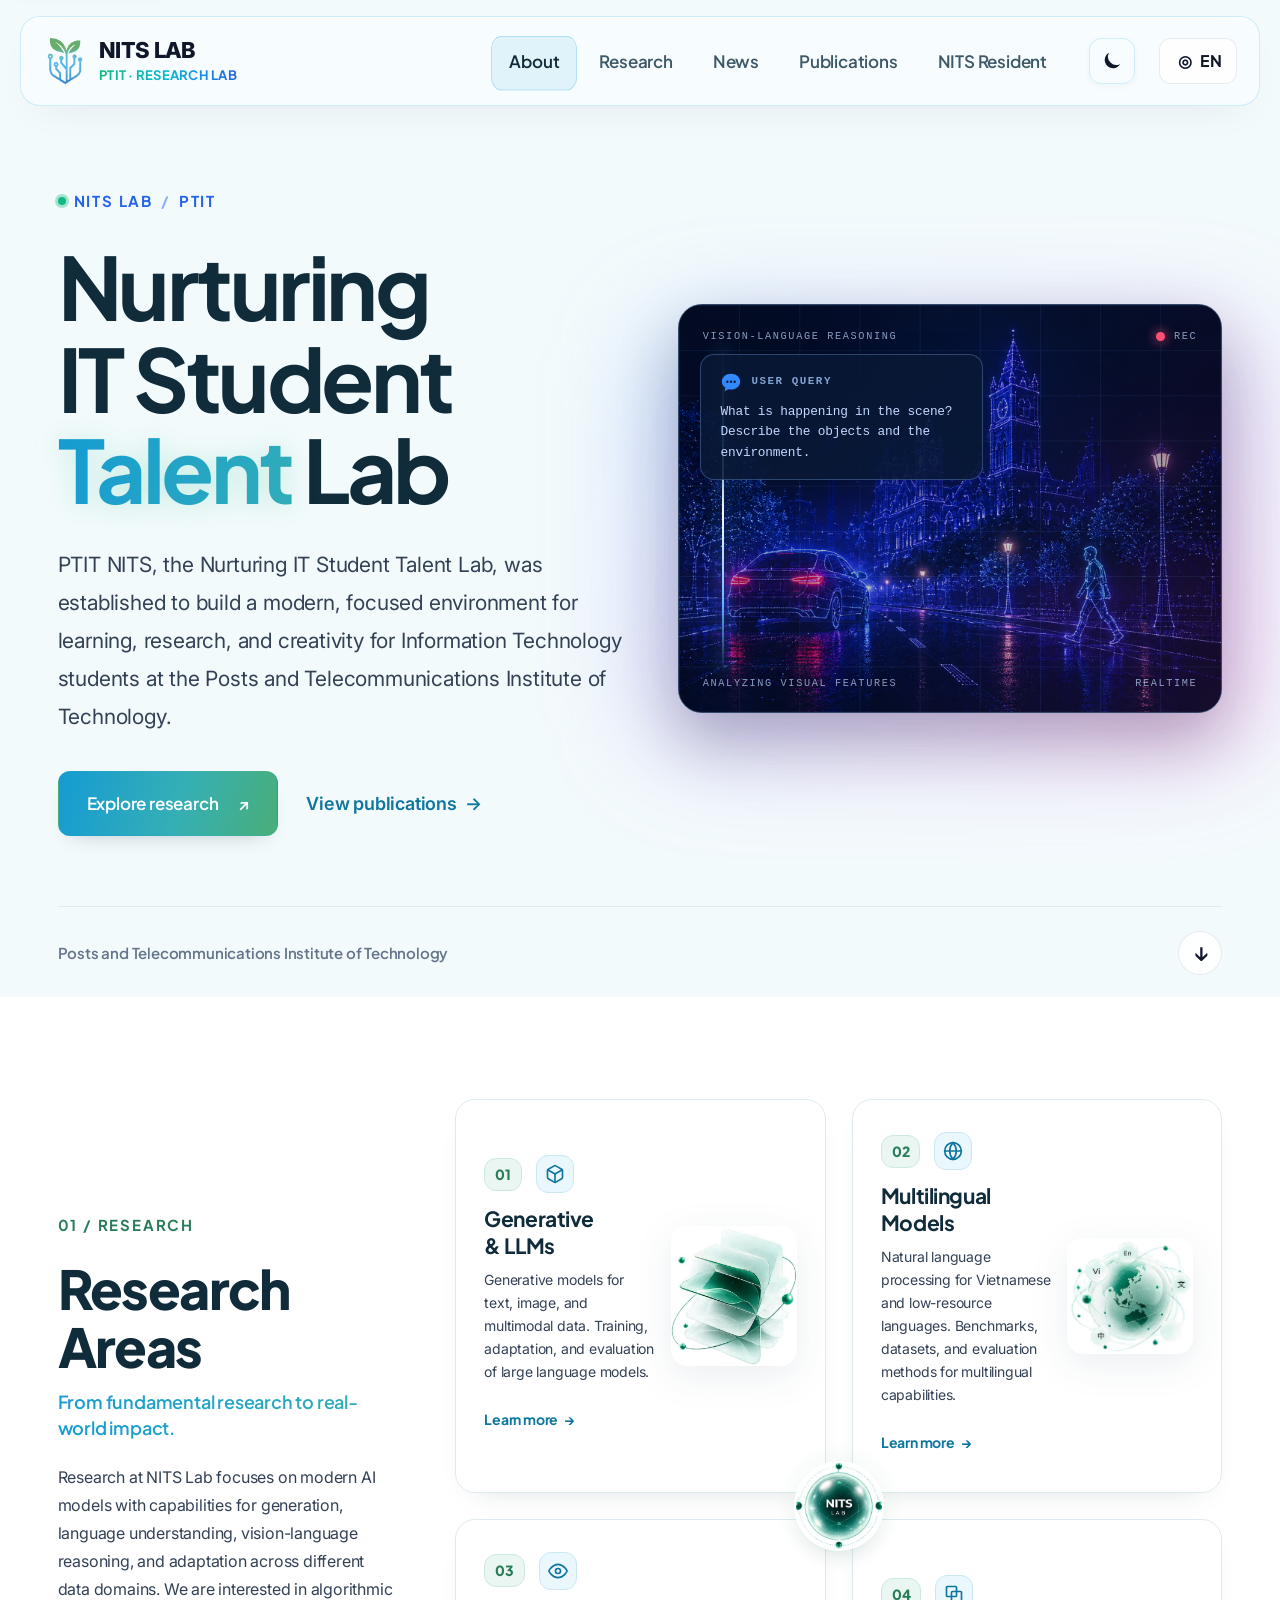
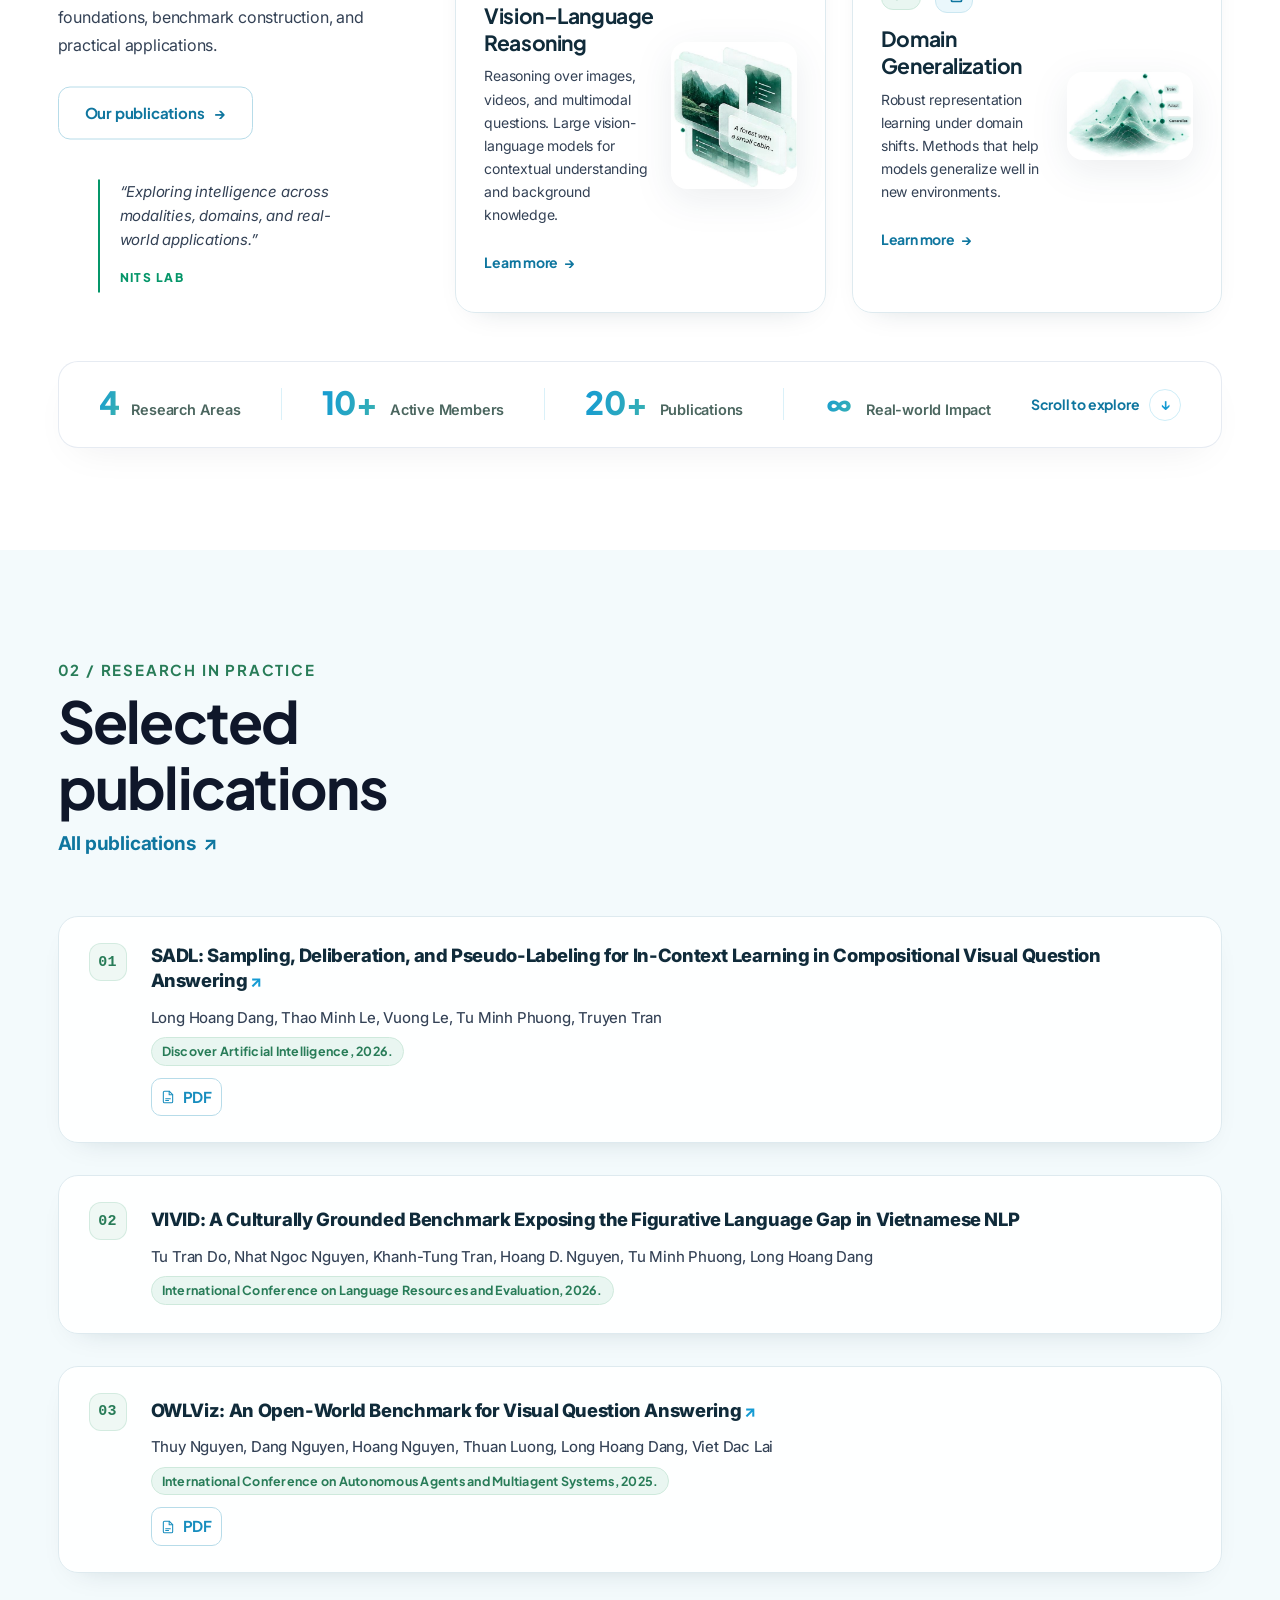
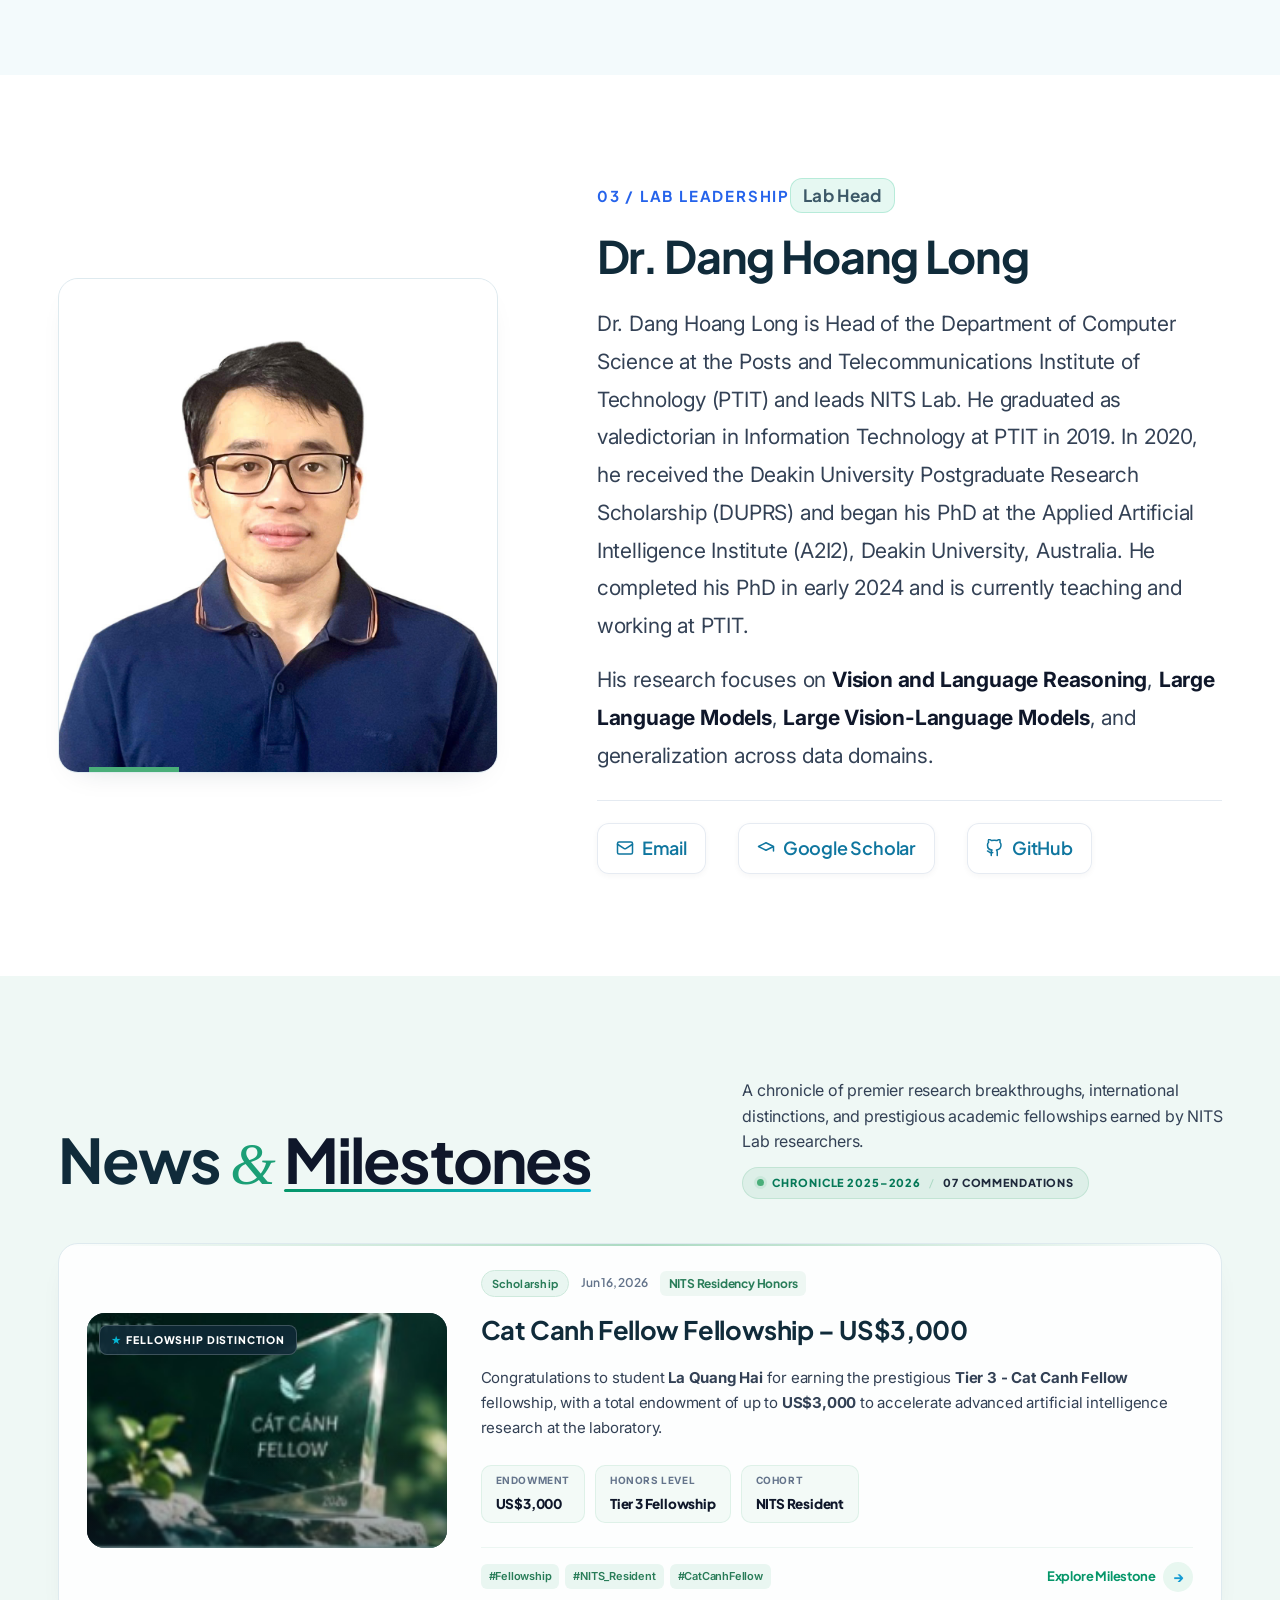
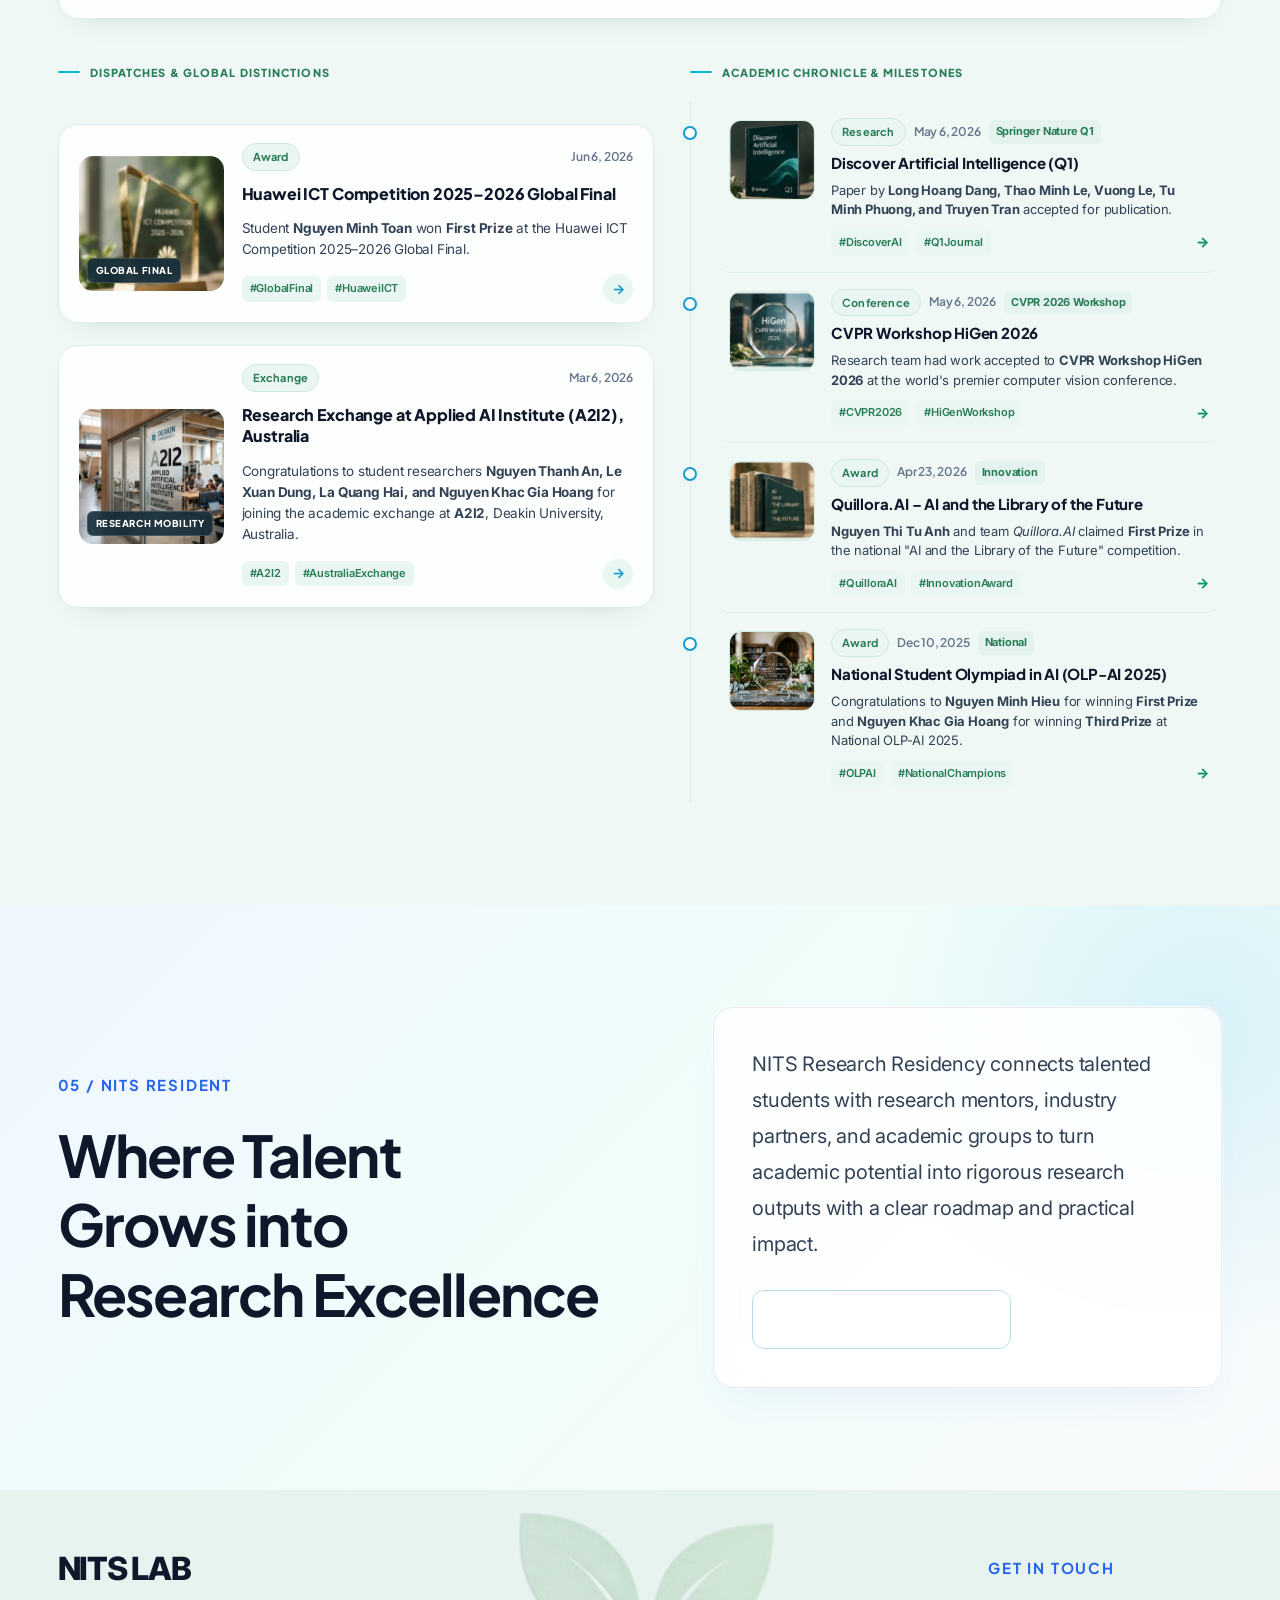
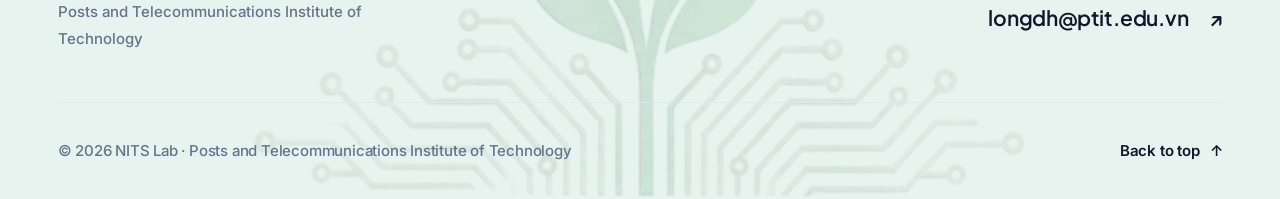
==== commit dceb2df0: "Implement dark mode theme toggle and update image sources for theme compatibility" ====
--- a/index-en.html
+++ b/index-en.html
@@ -6,29 +6,28 @@
     <title>NITS Lab | PTIT</title>
     <link rel="icon" type="image/png" href="assest/image/logo.png" />
     <meta name="description" content="Introduction website for NITS Lab at Posts and Telecommunications Institute of Technology." />
+    <script>
+      (() => {
+        try {
+          const savedTheme = localStorage.getItem('nits-theme');
+          const theme = savedTheme || (matchMedia('(prefers-color-scheme: dark)').matches ? 'dark' : 'light');
+          document.documentElement.dataset.theme = theme;
+          document.documentElement.style.colorScheme = theme;
+        } catch (_) {}
+      })();
+    </script>
     <link rel="preconnect" href="https://fonts.googleapis.com" />
     <link rel="preconnect" href="https://fonts.gstatic.com" crossorigin />
     <link href="https://fonts.googleapis.com/css2?family=Plus+Jakarta+Sans:wght@400;500;600;700&family=Inter:wght@400;500;600;700;800&display=swap" rel="stylesheet" />
     <link rel="stylesheet" href="assest/home.css" />
     <link rel="stylesheet" href="assest/glass.css" />
-    <script>
-      (function(){
-        try {
-          var saved = localStorage.getItem('nits-theme');
-          var theme = saved || (window.matchMedia('(prefers-color-scheme: dark)').matches ? 'dark' : 'light');
-          document.documentElement.setAttribute('data-theme', theme);
-        } catch(e){}
-      })();
-    </script>
   </head>
   <body class="home glass-site">
-    <div class="cursor-spotlight" id="cursor-spotlight" aria-hidden="true"></div>
-    <div class="cursor-dot" id="cursor-dot" aria-hidden="true"></div>
     <a class="skip-link" href="#main-content">Skip to content</a>
     <header class="site-header">
       <div class="container header-inner">
         <a class="brand" href="#about" aria-label="NITS Lab home">
-          <img class="brand-logo" src="assest/image/nits.png" alt="NITS Lab Logo" width="509" height="601" />
+          <img class="brand-logo" src="assest/image/nits.png" alt="" width="509" height="601" />
           <div class="brand-text">
             <span class="abbr">NITS LAB</span>
             <span class="full">PTIT · Research Lab</span>
@@ -43,26 +42,20 @@
           <a href="resident-en.html">NITS Resident</a>
         </nav>
 
-        <div class="header-controls">
-          <button class="theme-toggle" id="theme-toggle" type="button" aria-label="Switch to light/dark mode" title="Switch to light/dark mode">
-            <span class="theme-icon theme-icon-sun" aria-hidden="true">
-              <svg width="18" height="18" viewBox="0 0 24 24" fill="none" stroke="currentColor" stroke-width="2" stroke-linecap="round" stroke-linejoin="round"><circle cx="12" cy="12" r="5"></circle><line x1="12" y1="1" x2="12" y2="3"></line><line x1="12" y1="21" x2="12" y2="23"></line><line x1="4.22" y1="4.22" x2="5.64" y2="5.64"></line><line x1="18.36" y1="18.36" x2="19.78" y2="19.78"></line><line x1="1" y1="12" x2="3" y2="12"></line><line x1="21" y1="12" x2="23" y2="12"></line><line x1="4.22" y1="19.78" x2="5.64" y2="18.36"></line><line x1="18.36" y1="5.64" x2="19.78" y2="4.22"></line></svg>
-            </span>
-            <span class="theme-icon theme-icon-moon" aria-hidden="true">
-              <svg width="18" height="18" viewBox="0 0 24 24" fill="none" stroke="currentColor" stroke-width="2" stroke-linecap="round" stroke-linejoin="round"><path d="M21 12.79A9 9 0 1 1 11.21 3 7 7 0 0 0 21 12.79z"></path></svg>
-            </span>
-          </button>
-
-          <button class="lang-toggle" type="button" data-lang-switcher data-vi-href="index.html" data-en-href="index-en.html" aria-label="Switch to Vietnamese" title="Switch to Vietnamese">
-            <span aria-hidden="true">◎</span>
-            <span>EN</span>
-          </button>
-        </div>
-
         <button data-open-label="Open menu" data-close-label="Close menu" class="nav-toggle" type="button" aria-label="Open menu" aria-expanded="false" aria-controls="main-nav">
           <span></span>
           <span></span>
           <span></span>
+        </button>
+
+        <button id="theme-toggle" class="theme-toggle" type="button" aria-label="Turn on dark mode" title="Turn on dark mode">
+          <svg class="theme-icon-moon" viewBox="0 0 24 24" aria-hidden="true"><path d="M21 15.2A9 9 0 0 1 8.8 3a9 9 0 1 0 12.2 12.2Z" /></svg>
+          <svg class="theme-icon-sun" viewBox="0 0 24 24" aria-hidden="true"><circle cx="12" cy="12" r="4" /><path d="M12 2v2M12 20v2M4.93 4.93l1.42 1.42M17.66 17.66l1.41 1.41M2 12h2M20 12h2M4.93 19.07l1.42-1.42M17.66 6.34l1.41-1.41" /></svg>
+        </button>
+
+        <button class="lang-toggle" type="button" data-lang-switcher data-vi-href="index.html" data-en-href="index-en.html" aria-label="Switch to Vietnamese" title="Switch to Vietnamese">
+          <span aria-hidden="true">◎</span>
+          <span>EN</span>
         </button>
       </div>
     </header>
@@ -79,172 +72,44 @@
           </div>
         </div>
         <div class="hero-visual-stack">
-          <div class="hero-art liquid-card hero-entry interactive-orbit" role="group" aria-label="Interactive research diagram">
-            <div class="art-corner art-corner--top"></div>
-            <div class="art-corner art-corner--bottom"></div>
-            <div class="art-label"><span class="live-beacon"></span> NITS / QUANTUM ORBITAL</div>
-            
-            <svg aria-hidden="true" class="orbital" viewBox="0 0 620 620" fill="none" focusable="false">
-              <defs>
-                <pattern id="dot-grid" width="24" height="24" patternUnits="userSpaceOnUse">
-                  <circle cx="1" cy="1" r="1.2" fill="#0ea5e9" opacity=".2"/>
-                </pattern>
-                <radialGradient id="orbit-glow" cx="50%" cy="50%" r="50%">
-                  <stop offset="0%" stop-color="#38bdf8" stop-opacity="0.35"/>
-                  <stop offset="40%" stop-color="#06b6d4" stop-opacity="0.18"/>
-                  <stop offset="70%" stop-color="#10b981" stop-opacity="0.08"/>
-                  <stop offset="100%" stop-color="#2563eb" stop-opacity="0"/>
-                </radialGradient>
-                <radialGradient id="core-glow-grad" cx="50%" cy="50%" r="50%">
-                  <stop offset="0%" stop-color="#ffffff" stop-opacity="0.95"/>
-                  <stop offset="50%" stop-color="#e0f2fe" stop-opacity="0.9"/>
-                  <stop offset="85%" stop-color="#7dd3fc" stop-opacity="0.5"/>
-                  <stop offset="100%" stop-color="#2563eb" stop-opacity="0.25"/>
-                </radialGradient>
-                <linearGradient id="beam-grad" x1="0%" y1="0%" x2="100%" y2="100%">
-                  <stop offset="0%" stop-color="#10b981" stop-opacity="0.8"/>
-                  <stop offset="50%" stop-color="#06b6d4" stop-opacity="0.95"/>
-                  <stop offset="100%" stop-color="#2563eb" stop-opacity="0.8"/>
-                </linearGradient>
-                <filter id="mint-bloom" x="-20%" y="-20%" width="140%" height="140%">
-                  <feGaussianBlur stdDeviation="6" result="blur"/>
-                  <feMerge>
-                    <feMergeNode in="blur"/>
-                    <feMergeNode in="SourceGraphic"/>
-                  </feMerge>
-                </filter>
-                <filter id="intense-glow" x="-30%" y="-30%" width="160%" height="160%">
-                  <feGaussianBlur stdDeviation="10" result="blur2"/>
-                  <feMerge>
-                    <feMergeNode in="blur2"/>
-                    <feMergeNode in="SourceGraphic"/>
-                  </feMerge>
-                </filter>
-              </defs>
-
-              <!-- Background pattern & atmospheric nebula -->
-              <rect width="620" height="620" fill="url(#dot-grid)"/>
-              <circle cx="310" cy="310" r="295" fill="url(#orbit-glow)"/>
-
-              <!-- Pulsing Sonar Radiance Waves -->
-              <g class="sonar-waves">
-                <circle class="sonar-wave sonar-wave-1" cx="310" cy="310" r="80" stroke="#38bdf8" stroke-width="1.6" fill="none"/>
-                <circle class="sonar-wave sonar-wave-2" cx="310" cy="310" r="140" stroke="#06b6d4" stroke-width="1.3" fill="none"/>
-                <circle class="sonar-wave sonar-wave-3" cx="310" cy="310" r="200" stroke="#10b981" stroke-width="1" fill="none"/>
-              </g>
-
-              <!-- Technical Astrolabe Gauges -->
-              <g stroke="#0ea5e9" opacity=".22">
-                <path d="M310 16V604M16 310H604"/>
-                <circle cx="310" cy="310" r="275" stroke-dasharray="2 10" stroke-width="1"/>
-                <circle cx="310" cy="310" r="225" stroke-dasharray="3 8" stroke-width="1"/>
-                <circle cx="310" cy="310" r="150" stroke-dasharray="2 6" stroke-width="1"/>
-              </g>
-
-              <!-- Outer Spinning Radar Scanner Ring (Clockwise) -->
-              <g class="radar-scanner-ring">
-                <circle cx="310" cy="310" r="262" stroke="url(#beam-grad)" stroke-width="2.2" stroke-dasharray="45 170 65 110" opacity=".7" filter="url(#mint-bloom)"/>
-              </g>
-
-              <!-- Counter-Spinning Technical Tick Ring -->
-              <g class="counter-spin-ring">
-                <circle cx="310" cy="310" r="242" stroke="#2563eb" stroke-width="1.2" stroke-dasharray="4 16" opacity=".4"/>
-              </g>
-
-              <!-- Central Rotating Orbital System -->
-              <g class="orbit-rotator">
-                <g class="orbit-lines" stroke-width="1.4">
-                  <ellipse class="orbit-track track-1" cx="310" cy="310" rx="252" ry="110" transform="rotate(-35 310 310)" stroke="#2563eb" opacity=".6"/>
-                  <ellipse class="orbit-track track-2" cx="310" cy="310" rx="252" ry="110" transform="rotate(35 310 310)" stroke="#06b6d4" opacity=".65"/>
-                  <ellipse class="orbit-track track-3" cx="310" cy="310" rx="252" ry="110" transform="rotate(90 310 310)" stroke="#10b981" opacity=".6"/>
-                  <ellipse class="orbit-track track-4" cx="310" cy="310" rx="228" ry="142" transform="rotate(-40 310 310)" stroke="#38bdf8" opacity=".45" stroke-dasharray="8 6"/>
-                  <ellipse class="orbit-track track-5" cx="310" cy="310" rx="228" ry="142" transform="rotate(40 310 310)" stroke="#34d399" opacity=".45" stroke-dasharray="8 6"/>
-                </g>
-
-                <!-- Synaptic energy beams connecting nodes -->
-                <g class="synaptic-beams" stroke="url(#beam-grad)" stroke-width="1.4" stroke-dasharray="4 8" opacity=".8">
-                  <line x1="310" y1="310" x2="119" y2="452" />
-                  <line x1="310" y1="310" x2="465" y2="443" />
-                  <line x1="310" y1="310" x2="310" y2="63" />
-                  <line x1="310" y1="310" x2="520" y2="220" />
-                  <line x1="310" y1="310" x2="95" y2="171" />
-                </g>
-
-                <!-- Orbiting Quantum Nodes with Multi-Spectrum Glow -->
-                <g class="orbit-nodes">
-                  <g class="node-group node-1" transform="translate(119, 452)">
-                    <circle r="14" fill="#06b6d4" opacity=".25" class="node-pulse"/>
-                    <circle r="8" fill="#06b6d4" filter="url(#intense-glow)"/>
-                    <circle r="4" fill="#ffffff"/>
-                  </g>
-                  <g class="node-group node-2" transform="translate(465, 443)">
-                    <circle r="12" fill="#2563eb" opacity=".25" class="node-pulse"/>
-                    <circle r="7" fill="#2563eb" filter="url(#intense-glow)"/>
-                    <circle r="3.5" fill="#ffffff"/>
-                  </g>
-                  <g class="node-group node-3" transform="translate(310, 63)">
-                    <circle r="15" fill="#10b981" opacity=".25" class="node-pulse"/>
-                    <circle r="8.5" fill="#10b981" filter="url(#intense-glow)"/>
-                    <circle r="4" fill="#ffffff"/>
-                  </g>
-                  <g class="node-group node-4" transform="translate(520, 220)">
-                    <circle r="10" fill="#38bdf8" opacity=".3"/>
-                    <circle r="6" fill="#38bdf8"/>
-                    <circle r="2.5" fill="#ffffff"/>
-                  </g>
-                  <g class="node-group node-5" transform="translate(95, 171)">
-                    <circle r="10" fill="#059669" opacity=".3"/>
-                    <circle r="5.5" fill="#059669"/>
-                    <circle r="2" fill="#6ee7b7"/>
-                  </g>
-                  <g class="node-group node-6" transform="translate(310, 557)">
-                    <circle r="11" fill="#3b82f6" opacity=".2"/>
-                    <circle r="5.5" fill="#3b82f6"/>
-                    <circle r="2" fill="#ffffff"/>
-                  </g>
-                </g>
-
-                <!-- Center Core Multi-layered Sphere -->
-                <g class="center-core-sphere">
-                  <circle cx="310" cy="310" r="70" stroke="#06b6d4" stroke-width="1.6" stroke-dasharray="6 8" opacity=".7" class="core-outer-ring"/>
-                  <circle cx="310" cy="310" r="58" fill="url(#core-glow-grad)" stroke="#2563eb" stroke-width="2" stroke-opacity=".5" filter="url(#mint-bloom)"/>
-                  <circle cx="310" cy="310" r="46" fill="none" stroke="#38bdf8" stroke-width="1.2" stroke-dasharray="4 4" opacity=".8"/>
-                </g>
-              </g>
-            </svg>
-
-            <!-- Center Core Holographic Typography -->
-            <div class="art-core">
-              <span class="core-title">NITS</span>
-              <span class="core-sub">LAB</span>
-              <span class="core-badge">AI RESEARCH</span>
-            </div>
-
-            <!-- Floating Interactive Scientific Badges -->
-            <a class="orbit-tag orbit-tag--one float-anim-1" data-orbit-focus="language" href="#research-language">
-              <span class="tag-sparkle">✦</span> Language <span class="tag-arrow" aria-hidden="true">↗</span>
-            </a>
-            <a class="orbit-tag orbit-tag--two float-anim-2" data-orbit-focus="vision" href="#research-vision">
-              <span class="tag-sparkle">✦</span> Vision <span class="tag-arrow" aria-hidden="true">↗</span>
-            </a>
-            <a class="orbit-tag orbit-tag--three float-anim-3" data-orbit-focus="reasoning" href="#research-vision">
-              <span class="tag-sparkle">✦</span> Reasoning <span class="tag-arrow" aria-hidden="true">↗</span>
-            </a>
-
-            <!-- Additional dynamic floating scientific badges -->
-            <div class="orbit-chip orbit-chip--top float-anim-4">
-              <span class="chip-dot"></span> Generative AI
-            </div>
-            <div class="orbit-chip orbit-chip--bottom float-anim-5">
-              <span class="chip-sparkle">⚡</span> Multimodal SOTA
-            </div>
-
-            <div class="art-caption" aria-hidden="true">
-              <span>GENERATIVE &amp; LLMs</span>
-              <span class="caption-pulse">◉ SOTA BENCHMARK</span>
-              <span>VISION–LANGUAGE</span>
-            </div>
-          </div>
+          <section class="vision-demo-wrap hero-entry" aria-label="Vision-language reasoning illustration">
+            <div class="vision-demo-glow" aria-hidden="true"></div>
+            <div class="vision-demo" data-vision-demo data-step="query" aria-live="polite">
+              <img class="vision-scene" src="test_img/Unknown-8.png" data-light-src="test_img/Unknown-8.png" data-dark-src="test_img/Unknown-9.png" width="1448" height="1086" alt="A car and a pedestrian on a city street at night" fetchpriority="high" />
+              <div class="vision-shade" aria-hidden="true"></div>
+              <div class="vision-grid" aria-hidden="true"></div>
+              <div class="vision-hud-top"><span>Vision-language reasoning</span><span class="vision-record">REC</span></div>
+              <div class="vision-hud-bottom"><span data-demo-status>Receiving user query</span><span>Realtime</span></div>
+
+              <article class="vision-phase vision-query-card">
+                <div class="vision-query-label">
+                  <svg viewBox="0 0 24 24" fill="currentColor" aria-hidden="true"><path d="M12 3C6.5 3 2 6.8 2 11.5c0 2.7 1.5 5.1 3.9 6.7L5 22l4.2-2.1c.9.2 1.8.3 2.8.3 5.5 0 10-3.8 10-8.6S17.5 3 12 3Zm-4 10a1.3 1.3 0 1 1 0-2.6A1.3 1.3 0 0 1 8 13Zm4 0a1.3 1.3 0 1 1 0-2.6A1.3 1.3 0 0 1 12 13Zm4 0a1.3 1.3 0 1 1 0-2.6A1.3 1.3 0 0 1 16 13Z" /></svg>
+                  User query
+                </div>
+                <p>What is happening in the scene?<br />Describe the objects and the environment.</p>
+              </article>
+
+              <div class="vision-scan-line" aria-hidden="true"></div>
+              <div class="vision-phase vision-detect" aria-hidden="true">
+                <div class="vision-box vision-box--car" data-label="object 0.93"></div>
+                <div class="vision-box vision-box--person" data-label="track 0.87"></div>
+              </div>
+            </div>
+
+            <article class="vision-output-card" aria-live="polite">
+              <div class="vision-output-label">
+                <svg viewBox="0 0 24 24" fill="currentColor" aria-hidden="true"><path d="M12 1.5c.6 5.3 3.2 7.9 8.5 8.5-5.3.6-7.9 3.2-8.5 8.5-.6-5.3-3.2-7.9-8.5-8.5C8.8 9.4 11.4 6.8 12 1.5Zm7.5 0c.2 1.8 1.2 2.8 3 3-1.8.2-2.8 1.2-3 3-.2-1.8-1.2-2.8-3-3 1.8-.2 2.8-1.2 3-3Z" /></svg>
+                Reasoning output
+              </div>
+              <p>A car is driving on a wet city road while a pedestrian crosses the street.</p>
+              <div class="vision-concepts">
+                <div class="vision-concept-title">Retrieved concepts</div>
+                <div class="vision-metric" style="--metric-color: #3388ff; --metric-width: 93%"><i class="vision-dot"></i><span>object (car)</span><span>0.93</span><span class="vision-bar"><i></i></span></div>
+                <div class="vision-metric" style="--metric-color: #ff8b16; --metric-width: 87%"><i class="vision-dot"></i><span>track (person)</span><span>0.87</span><span class="vision-bar"><i></i></span></div>
+              </div>
+            </article>
+          </section>
+
         </div>
       </div>
       <div class="container hero-foot"><span>Posts and Telecommunications Institute of Technology</span><a href="#research" aria-label="Explore research"><span aria-hidden="true">↓</span></a></div>
@@ -277,10 +142,6 @@
                 <img src="assest/image/research/research-nucleus.jpg" alt="" class="nexus-core-img" />
               </div>
               <!-- Connector Pill Badges -->
-              <span class="nexus-badge badge-generate" data-target="research-generative">Generate</span>
-              <span class="nexus-badge badge-understand" data-target="research-language">Understand</span>
-              <span class="nexus-badge badge-reason" data-target="research-vision">Reason</span>
-              <span class="nexus-badge badge-generalize" data-target="research-domain">Generalize</span>
             </div>
 
             <!-- 2x2 Connected Glass Cards -->
@@ -399,7 +260,7 @@
           <p class="publication-authors">Long Hoang Dang, Thao Minh Le, Vuong Le, Tu Minh Phuong, Truyen Tran</p>
           <p class="publication-venue">Discover Artificial Intelligence, 2026.</p>
           <div class="publication-links">
-            <a href="https://link.springer.com/content/pdf/10.1007/s44163-026-01411-z_reference.pdf">PDF <span aria-hidden="true">↗</span></a>
+            <a href="https://link.springer.com/content/pdf/10.1007/s44163-026-01411-z_reference.pdf"><svg aria-hidden="true" viewBox="0 0 24 24" fill="none" stroke="currentColor" stroke-width="1.8" stroke-linecap="round" stroke-linejoin="round"><path d="M14 2H6a2 2 0 0 0-2 2v16a2 2 0 0 0 2 2h12a2 2 0 0 0 2-2V8z"></path><path d="M14 2v6h6"></path><path d="M8 15h8M8 18h5"></path></svg>PDF</a>
           </div>
         </div></article>
         
@@ -414,7 +275,7 @@
           <p class="publication-authors">Thuy Nguyen, Dang Nguyen, Hoang Nguyen, Thuan Luong, Long Hoang Dang, Viet Dac Lai</p>
           <p class="publication-venue">International Conference on Autonomous Agents and Multiagent Systems, 2025.</p>
           <div class="publication-links">
-            <a href="https://arxiv.org/pdf/2503.07631">PDF <span aria-hidden="true">↗</span></a>
+            <a href="https://arxiv.org/pdf/2503.07631"><svg aria-hidden="true" viewBox="0 0 24 24" fill="none" stroke="currentColor" stroke-width="1.8" stroke-linecap="round" stroke-linejoin="round"><path d="M14 2H6a2 2 0 0 0-2 2v16a2 2 0 0 0 2 2h12a2 2 0 0 0 2-2V8z"></path><path d="M14 2v6h6"></path><path d="M8 15h8M8 18h5"></path></svg>PDF</a>
           </div>
         </div></article>
       </div></div>
@@ -720,7 +581,7 @@
               practical impact.</p><a class="button button-light" href="resident-en.html">Explore the programme <span aria-hidden="true">↗</span></a></div>
     </div></section>
     </main>
-    <footer class="site-footer"><div class="container"><div class="footer-main"><a class="footer-wordmark" href="#about">NITS LAB<span>Posts and Telecommunications Institute of Technology</span></a><div class="footer-contact"><span class="eyebrow">Get in touch</span><a href="mailto:longdh@ptit.edu.vn">longdh@ptit.edu.vn <span aria-hidden="true">↗</span></a></div></div><div class="footer-bottom"><p>&copy; 2026 NITS Lab &middot; Posts and Telecommunications Institute of Technology</p><a href="#about">Back to top <span aria-hidden="true">↑</span></a></div></div></footer>
+    <footer class="site-footer site-footer--watermark"><div class="container"><div class="footer-main"><a class="footer-wordmark" href="#about">NITS LAB<span>Posts and Telecommunications Institute of Technology</span></a><div class="footer-contact"><span class="eyebrow">Get in touch</span><a href="mailto:longdh@ptit.edu.vn">longdh@ptit.edu.vn <span aria-hidden="true">↗</span></a></div></div><div class="footer-bottom"><p>&copy; 2026 NITS Lab &middot; Posts and Telecommunications Institute of Technology</p><a href="#about">Back to top <span aria-hidden="true">↑</span></a></div></div></footer>
     <script src="assest/home.js" defer></script>
     <script src="assest/glass.js" defer></script>
     <script src="assest/lang-switcher.js" defer></script>
--- a/assest/glass.css
+++ b/assest/glass.css
@@ -1,79 +1,117 @@
-/* ==========================================================================
-   NITS Modern Liquid Glass System & Interactive Component Engine
-   Harmonized with Logo Identity: Sprout Emerald + Synaptic Cyan + Circuit Blue
-   Strictly complies with modern-ui-ux Skill standards:
-   - Elevated multi-tiered surface hierarchy (Light & Dark modes)
-   - Hairline borders (1px) with subtle ambient light reflections
-   - High-contrast typography & tabular figures
-   - Micro-interactions, spotlight sheens, and 3D perspective physics
-   ========================================================================== */
-
+/* PTIT NITS color system: Navy foundation, Cyan interaction, Green research.
+   Loaded after home.css by all six static pages. */
 :root {
-  /* Typography scale */
-  --text-body: clamp(1.0625rem, 0.35vw + 1rem, 1.1875rem);
-  --text-body-lg: clamp(1.125rem, 0.45vw + 1rem, 1.25rem);
-  --text-small: 0.9375rem;
-  --text-meta: 0.875rem;
-  --text-caption: 0.8125rem;
-  --text-display: clamp(3.5rem, 6.2vw, 5.8rem);
-  --text-heading: clamp(2.5rem, 4.2vw, 3.6rem);
-  --text-subheading: clamp(1.5rem, 1.8vw, 1.85rem);
-  --text-nav: 1rem;
-  --text-button: 1rem;
+  /* Primitive brand tokens — PTIT_NITS_Color_System.docx */
+  --brand-cyan: #159BD3;
+  --brand-cyan-strong: #0F769F;
+  --brand-green: #49AE79;
+  --brand-green-strong: #287C58;
+  --brand-mint: #BFE5D2;
+  --brand-navy: #102B3A;
+  --brand-navy-soft: #123A43;
+  --brand-slate: #3D5968;
+  --brand-ice: #F3FAFC;
+  --brand-mint-white: #E9F6F1;
+
+  /* Premium Academic Tech section rhythm */
+  --section-bg-hero: #F3FAFC;
+  --section-bg-research: #FFFFFF;
+  --section-bg-publications: #F3FAFC;
+  --section-bg-leadership: #FFFFFF;
+  --section-bg-news: #EFF8F5;
+  --section-bg-residency: #F3FAFC;
+  --section-bg-footer: #E6F3EE;
+  --section-card-border: #DEEAEF;
+  --section-card-shadow: 0 12px 30px -22px rgba(16, 43, 58, 0.26);
+
+  /* Semantic tokens */
+  --color-background: #F3FAFC;
+  --color-surface: #FFFFFF;
+  --color-border: #DEEAEF;
+  --color-heading: var(--brand-navy);
+  --color-text: #3D5968;
+  --color-muted: #5E7480;
+  --color-action: var(--brand-cyan-strong);
+  --color-action-bright: var(--brand-cyan);
+  --color-research: var(--brand-green);
+  --color-research-strong: var(--brand-green-strong);
+  --brand-gradient: linear-gradient(105deg, #159BD3 0%, #35AFB5 55%, #49AE79 100%);
+
+  /* Legacy aliases kept for existing components */
+  --forest-950: #0B202B;
+  --forest-900: var(--brand-navy);
+  --forest-800: var(--brand-navy-soft);
+  --forest-700: var(--brand-green-strong);
+  --emerald-600: var(--brand-green);
+  --emerald-700: var(--brand-green-strong);
+  --emerald-500: var(--brand-cyan-strong);
+  --mint-400: var(--brand-mint);
+  --mint-300: #A9E4C8;
+  --mint-200: #CDEEDD;
+  --mint-100: var(--brand-mint-white);
+
+  /* Neutral colors */
+  --soft-mint-white: var(--brand-mint-white);
+  --white: #ffffff;
+  --dark-slate: var(--color-text);
+  --muted-green-gray: var(--color-muted);
+
+  --color-secondary: var(--color-action);
+  --color-mint: var(--brand-mint);
+
+  /* Typography scale — NOTICEABLY LARGER */
+  --font-heading: "Plus Jakarta Sans", -apple-system, BlinkMacSystemFont, sans-serif;
+  --font-body: "Inter", -apple-system, BlinkMacSystemFont, sans-serif;
+  --font-label: var(--font-heading);
+
+  --text-body: clamp(1.125rem, 0.4vw + 1rem, 1.25rem); /* 18–20px */
+  --text-body-lg: clamp(1.1875rem, 0.5vw + 1rem, 1.3125rem); /* 19–21px */
+  --text-small: 1rem; /* 16px */
+  --text-meta: 0.9375rem; /* 15px */
+  --text-caption: 0.875rem; /* 14px */
+  --text-display: clamp(3.75rem, 6.8vw, 6.25rem); /* 88–104px desktop, 50-60px mobile */
+  --text-heading: clamp(2.75rem, 4.5vw, 3.85rem); /* 52–64px desktop, 36-44px mobile */
+  --text-subheading: clamp(1.65rem, 2vw, 1.95rem); /* 28–32px */
+  --text-nav: 1.0625rem; /* 17–18px */
+  --text-button: 1.0625rem; /* 17–18px */
 
   /* Glass tokens */
+  --radius-sm: 12px;
+  --radius-md: 20px;
+  --radius-lg: 28px;
+  --glass-surface: var(--color-surface);
+  --glass-surface-dark: rgba(16, 42, 56, 0.86);
+  --glass-edge: var(--color-border);
+  --glass-edge-strong: #BFE5D2;
+  --glass-shadow: 0 10px 28px -20px rgba(16, 43, 58, 0.24);
+  --glass-shadow-hover: 0 16px 36px -20px rgba(16, 43, 58, 0.30);
   --glass-blur: 20px;
-  --glass-blur-sm: 12px;
-}
-
-/* ==========================================================================
-   Ambient Body Canvas & Mouse Spotlight System
-   ========================================================================== */
-.glass-site {
-  background-color: var(--color-background);
-  background-image: 
-    radial-gradient(ellipse 780px 650px at 88% 160px, rgba(14, 165, 233, 0.08), transparent 80%),
-    radial-gradient(ellipse 700px 650px at 8% 280px, rgba(16, 185, 129, 0.07), transparent 80%),
-    radial-gradient(ellipse 900px 750px at 50% 950px, rgba(37, 99, 235, 0.05), transparent 85%);
-  font-family: var(--font-body);
-  font-size: var(--text-body);
-  line-height: 1.75;
-  color: var(--color-text);
-  min-height: 100vh;
-}
-
-html[data-theme="dark"] .glass-site {
-  background-image: 
-    radial-gradient(ellipse 850px 700px at 85% 150px, rgba(37, 99, 235, 0.15), transparent 75%),
-    radial-gradient(ellipse 750px 750px at 10% 280px, rgba(16, 185, 129, 0.12), transparent 75%),
-    radial-gradient(ellipse 900px 800px at 50% 950px, rgba(6, 182, 212, 0.08), transparent 80%);
-}
-
-.glass-site h1, .glass-site h2, .glass-site h3 {
-  font-family: var(--font-heading);
-  font-weight: 700;
-  text-wrap: balance;
-  color: var(--color-heading);
-}
-.glass-site p { text-align: start; }
-.glass-site a, .glass-site button, .glass-site summary { -webkit-tap-highlight-color: transparent; }
-
-/* Dynamic Cursor Spotlight & Interactive Following Dot */
+  --button-radius: var(--radius-sm);
+
+  --duration-fast: 180ms;
+  --duration-component: 220ms;
+  --duration-reveal: 600ms;
+  --ease-spring: cubic-bezier(.2, .8, .2, 1.08);
+  --section-space: clamp(4.5rem, 8vw, 8rem);
+  --header-height: 88px;
+}
+
+/* Dynamic Interactive Cursor & Mouse-Following Spotlight — Softer, Ethereal Ambient */
 .cursor-spotlight {
   position: fixed;
   top: 0;
   left: 0;
-  width: 500px;
-  height: 500px;
+  width: 460px;
+  height: 460px;
   border-radius: 50%;
   pointer-events: none;
   z-index: 9990;
-  background: var(--spotlight-gradient);
+  background: radial-gradient(circle, rgba(134, 215, 177, 0.08) 0%, rgba(68, 170, 120, 0.02) 42%, transparent 70%);
   opacity: 0;
   transform: translate(-50%, -50%);
   transition: opacity 0.5s ease;
   will-change: transform;
-  filter: blur(32px);
+  filter: blur(28px);
 }
 
 .cursor-dot {
@@ -83,8 +121,8 @@
   width: 8px;
   height: 8px;
   border-radius: 50%;
-  background: var(--nits-blue-500);
-  box-shadow: 0 0 0 3px rgba(56, 189, 248, 0.28), 0 0 12px rgba(6, 182, 212, 0.45);
+  background: rgba(68, 170, 120, 0.45);
+  box-shadow: 0 0 0 3px rgba(134, 215, 177, 0.22), 0 0 8px rgba(134, 215, 177, 0.35);
   pointer-events: none;
   z-index: 9999;
   opacity: 0;
@@ -93,21 +131,21 @@
   will-change: transform;
 }
 .cursor-dot.is-hovered {
-  background: var(--nits-cyan-400);
-  box-shadow: 0 0 0 6px rgba(56, 189, 248, 0.35), 0 0 18px rgba(16, 185, 129, 0.5);
+  background: rgba(68, 170, 120, 0.65);
+  box-shadow: 0 0 0 6px rgba(134, 215, 177, 0.28), 0 0 14px rgba(134, 215, 177, 0.45);
 }
 
 @media (prefers-reduced-motion: reduce), (pointer: coarse) {
-  .cursor-spotlight, .cursor-dot { display: none !important; }
-}
-
-/* ==========================================================================
-   Interactive Card System: Soft Dynamic Border Spotlight Ray & Sheen
-   ========================================================================== */
+  .cursor-spotlight, .cursor-dot {
+    display: none !important;
+  }
+}
+
+/* Interactive Card System: Soft Dynamic Border Spotlight Ray & Sheen */
 .interactive-card {
   position: relative;
   isolation: isolate;
-  transition: transform 0.35s cubic-bezier(0.16, 1, 0.3, 1), box-shadow 0.35s cubic-bezier(0.16, 1, 0.3, 1), border-color 0.3s;
+  transition: transform var(--duration-component) cubic-bezier(0.16, 1, 0.3, 1), box-shadow var(--duration-component) cubic-bezier(0.16, 1, 0.3, 1), border-color var(--duration-component);
   transform-style: preserve-3d;
 }
 
@@ -116,7 +154,7 @@
   position: absolute;
   inset: -1.5px;
   border-radius: inherit;
-  background: radial-gradient(380px circle at var(--mouse-x, -500px) var(--mouse-y, -500px), rgba(56, 189, 248, 0.35), rgba(16, 185, 129, 0.15) 42%, transparent 75%);
+  background: radial-gradient(360px circle at var(--mouse-x, -500px) var(--mouse-y, -500px), rgba(73, 174, 121, 0.10), rgba(21, 155, 211, 0.035) 40%, transparent 72%);
   z-index: 0;
   opacity: 0;
   transition: opacity 0.35s ease;
@@ -128,7 +166,7 @@
   position: absolute;
   inset: 0;
   border-radius: inherit;
-  background: radial-gradient(280px circle at var(--mouse-x, -500px) var(--mouse-y, -500px), rgba(14, 165, 233, 0.06), transparent 65%);
+  background: radial-gradient(280px circle at var(--mouse-x, -500px) var(--mouse-y, -500px), rgba(255, 255, 255, 0.30), transparent 65%);
   z-index: 1;
   opacity: 0;
   transition: opacity 0.35s ease;
@@ -144,114 +182,492 @@
   position: relative;
   z-index: 2;
 }
-
-/* Liquid Glass Card Base */
+.home .interactive-card::before,
+.home .interactive-card::after {
+  display: none;
+}
+
+html { scroll-padding-top: 130px; }
+.glass-site {
+  background: radial-gradient(ellipse 720px 650px at 90% 180px, rgba(134, 215, 177, 0.22), transparent 85%),
+              radial-gradient(ellipse 650px 700px at 5% 260px, rgba(68, 170, 120, 0.08), transparent 85%),
+              var(--color-background);
+  font-family: var(--font-body);
+  font-size: var(--text-body);
+  line-height: 1.78;
+  color: var(--dark-slate);
+}
+
+.glass-site h1, .glass-site h2, .glass-site h3 {
+  font-family: var(--font-heading);
+  font-weight: 700;
+  text-wrap: balance;
+  color: var(--forest-900);
+}
+.glass-site h1 { letter-spacing: -.04em; }
+.glass-site h2 { letter-spacing: -.03em; }
+.glass-site p { text-align: start; }
+.glass-site a, .glass-site button, .glass-site summary { -webkit-tap-highlight-color: transparent; }
+.glass-site :focus-visible { outline: 3px solid var(--emerald-600); outline-offset: 5px; }
+.eyebrow, .section-eyebrow {
+  font-size: 15px;
+  font-weight: 700;
+  letter-spacing: .12em;
+  color: var(--emerald-600);
+}
+.section-title { font-size: var(--text-heading); line-height: 1.15; }
+
+/* Large Body Text across sections */
+.hero-desc, .section-header > .hero-desc, .director-bio, .news-content, .residency-copy p {
+  font-size: var(--text-body-lg);
+  line-height: 1.8;
+  color: var(--dark-slate);
+}
+.hero-desc { max-width: 600px; }
+.text-link, .director-links a { font-size: 18px; font-weight: 600; color: var(--emerald-600); }
+.button {
+  font-family: var(--font-heading);
+  font-size: var(--text-button);
+  min-height: 56px;
+  font-weight: 600;
+  padding: 16px 28px;
+  border-radius: var(--button-radius);
+  transition: transform var(--duration-fast) var(--ease-spring), box-shadow var(--duration-fast), background var(--duration-fast);
+}
+.button-primary {
+  background: var(--brand-gradient);
+  color: var(--white);
+  box-shadow: 0 10px 22px -14px rgba(16, 43, 58, 0.32);
+  border-color: transparent;
+}
+.button-primary:hover {
+  background: linear-gradient(105deg, #118CC0 0%, #2B9FA7 55%, #3E9D6C 100%);
+  box-shadow: 0 14px 26px -16px rgba(16, 43, 58, 0.38);
+}
+.button:active { transform: translateY(1px) scale(.98); }
+.button-light {
+  background: var(--white);
+  color: var(--brand-cyan-strong);
+  box-shadow: none;
+  border-color: #B7DCE9;
+}
+.button-light:hover {
+  background: #EAF7FC;
+  border-color: var(--brand-cyan);
+}
+.text-link span, .button span { transition-timing-function: var(--ease-spring); }
+
+/* Navigation: Floating premium Emerald Glass bar */
+.site-header {
+  width: min(1340px, calc(100% - 40px));
+  margin: 16px auto 0;
+  top: 16px;
+  border: 1px solid var(--glass-edge);
+  border-radius: var(--radius-md);
+  background: rgba(243, 250, 246, 0.9);
+  box-shadow: var(--glass-shadow);
+  backdrop-filter: blur(var(--glass-blur)) saturate(1.3);
+  -webkit-backdrop-filter: blur(var(--glass-blur)) saturate(1.3);
+}
+.site-header.is-scrolled {
+  background: rgba(243, 250, 246, 0.96);
+  box-shadow: 0 16px 42px -16px rgba(16, 42, 56, 0.2), inset 0 1px 0 #fff;
+  border-color: var(--mint-border-strong);
+}
+.header-inner { width: calc(100% - 44px); min-height: var(--header-height); gap: 24px; }
+.brand-text .abbr { font-size: 22px; font-weight: 800; letter-spacing: -.03em; color: var(--forest-900); }
+.brand-text .full { font: 700 13px/1.4 var(--font-heading); letter-spacing: .02em; color: var(--emerald-600); }
+.nav { position: relative; gap: 4px; isolation: isolate; }
+.nav a {
+  padding: 10px 18px;
+  font-size: var(--text-nav);
+  font-weight: 600;
+  border-radius: 12px;
+  z-index: 1;
+  color: var(--forest-900);
+}
+.nav a::after { display: none; }
+.nav a.active { color: var(--emerald-600); background: rgba(134, 215, 177, 0.22); }
+.nav.indicator-ready a.active { background: transparent; }
+.nav a:hover { background: rgba(134, 215, 177, 0.25); color: var(--forest-900); }
+.nav-indicator {
+  position: absolute;
+  top: 0;
+  left: 0;
+  height: 48px;
+  width: 100px;
+  border: 1px solid var(--mint-border-strong);
+  border-radius: 12px;
+  background: rgba(134, 215, 177, 0.28);
+  z-index: 0;
+  transform-origin: left top;
+  pointer-events: none;
+  transition: transform var(--duration-component) var(--ease-spring), opacity var(--duration-fast);
+}
+.lang-toggle { font-size: 16px; font-weight: 700; gap: 8px; padding-left: 18px; color: var(--forest-900); }
+.nav-toggle { background: rgba(255, 255, 255, 0.85); border-radius: 12px; border: 1px solid var(--glass-edge); }
+
+/* Liquid Glass Cards */
 .liquid-card {
   position: relative;
   isolation: isolate;
   overflow: hidden;
   background: var(--color-surface);
-  border: 1px solid var(--glass-edge);
+  border: 1px solid var(--color-border);
   border-radius: var(--radius-md);
   box-shadow: var(--glass-shadow);
-  backdrop-filter: blur(var(--glass-blur));
-  -webkit-backdrop-filter: blur(var(--glass-blur));
   transition: transform var(--duration-component) var(--ease-spring), box-shadow var(--duration-component), border-color var(--duration-component), opacity var(--duration-reveal);
 }
-
+.surface-glow {
+  position: absolute;
+  width: 360px;
+  height: 360px;
+  top: 0;
+  left: 0;
+  background: radial-gradient(circle, rgba(134, 215, 177, 0.45) 0%, rgba(134, 215, 177, 0) 70%);
+  border-radius: 50%;
+  opacity: 0;
+  transform: translate3d(var(--glow-x, -400px), var(--glow-y, -400px), 0);
+  pointer-events: none;
+  z-index: -1;
+  transition: opacity var(--duration-component);
+}
+.liquid-card.is-lit > .surface-glow { opacity: .85; }
+.liquid-card:focus-within { border-color: var(--emerald-600); }
 @media (hover: hover) and (pointer: fine) {
-  .liquid-card:hover {
-    transform: translateY(-5px);
+  .bento-card:hover, .public-site .publication-list li:hover, .resident-site .card:hover, .resident-site .role:hover {
+    transform: translateY(-6px);
     box-shadow: var(--glass-shadow-hover);
     border-color: var(--glass-edge-strong);
   }
-}
-
-/* ==========================================================================
-   Hero Interactive 3D Perspective Card & Quantum Orbital
-   ========================================================================== */
+  .button:hover { transform: translateY(-2px); }
+  .button:active { transform: translateY(1px) scale(.98); }
+}
+
+/* Homepage Hero */
+@keyframes textShimmer {
+  0% { background-position: 0% 50%; }
+  50% { background-position: 100% 50%; }
+  100% { background-position: 0% 50%; }
+}
+@keyframes radarPulse {
+  0% { box-shadow: 0 0 0 0 rgba(73, 174, 121, 0.35); }
+  70% { box-shadow: 0 0 0 8px rgba(73, 174, 121, 0); }
+  100% { box-shadow: 0 0 0 0 rgba(73, 174, 121, 0); }
+}
+.status-dot {
+  animation: radarPulse 2.2s infinite ease-out;
+}
+
+.hero-title {
+  font-size: var(--text-display);
+  font-weight: 800;
+  letter-spacing: -.05em;
+  line-height: 1.05;
+  color: var(--forest-900);
+}
+.hero-title > span {
+  background: linear-gradient(120deg, #44AA78 0%, #86D7B1 40%, #287C58 80%, #86D7B1 100%);
+  background-size: 250% auto;
+  -webkit-background-clip: text;
+  -webkit-text-fill-color: transparent;
+  animation: textShimmer 5s ease-in-out infinite;
+  display: inline-block;
+  position: relative;
+}
+.hero-title > span::after {
+  content: "";
+  position: absolute;
+  left: 0;
+  bottom: 8px;
+  width: 100%;
+  height: 8px;
+  background: rgba(134, 215, 177, 0.4);
+  z-index: -1;
+  border-radius: 4px;
+}
+.hero-layout { grid-template-columns: minmax(0, 1.08fr) minmax(0, 1fr); gap: clamp(24px, 2.5vw, 36px); padding-top: 75px; }
+.hero-content > .hero-desc { margin-top: 32px; font-size: var(--text-body-lg); }
+
+/* Hero vision-language demo — adapted from new_index.html */
+.hero-visual-stack {
+  display: grid;
+  place-items: center start;
+}
+.vision-demo-wrap {
+  --vision-blue: #3388ff;
+  --vision-orange: #ff8b16;
+  --vision-ease: cubic-bezier(.22, 1, .36, 1);
+  position: relative;
+  width: min(100%, 620px);
+  min-width: 0;
+  margin-inline: 0;
+  font-family: ui-monospace, SFMono-Regular, Menlo, Consolas, monospace;
+}
+.vision-demo-glow {
+  position: absolute;
+  inset: 6% -5% -8%;
+  z-index: -1;
+  border-radius: 48px;
+  background: linear-gradient(135deg, rgba(60, 132, 255, .32), rgba(231, 62, 203, .34));
+  filter: blur(52px);
+}
+.vision-demo {
+  position: relative;
+  width: 100%;
+  aspect-ratio: 4 / 3;
+  overflow: hidden;
+  border: 1px solid rgba(128, 164, 221, .36);
+  border-radius: 24px;
+  color: #c3d8ff;
+  background: #081225;
+  box-shadow: 0 28px 62px rgba(14, 12, 34, .24);
+}
+.vision-scene {
+  position: absolute;
+  inset: 0;
+  width: 100%;
+  height: 100%;
+  object-fit: cover;
+  opacity: .83;
+}
+.vision-shade {
+  position: absolute;
+  inset: 0;
+  background: linear-gradient(90deg, rgba(2, 11, 29, .16), rgba(2, 8, 22, .04) 57%, rgba(5, 8, 22, .26));
+}
+.vision-grid {
+  position: absolute;
+  inset: 0;
+  opacity: .24;
+  background-image: linear-gradient(rgba(110, 151, 225, .4) 1px, transparent 1px), linear-gradient(90deg, rgba(110, 151, 225, .4) 1px, transparent 1px);
+  background-size: 11.1% 11.1%;
+}
+.vision-hud-top,
+.vision-hud-bottom {
+  position: absolute;
+  z-index: 5;
+  left: 24px;
+  right: 24px;
+  display: flex;
+  align-items: center;
+  justify-content: space-between;
+  color: rgba(190, 211, 248, .72);
+  font-size: clamp(9px, .8vw, 13px);
+  letter-spacing: .16em;
+  text-transform: uppercase;
+}
+.vision-hud-top { top: 22px; }
+.vision-hud-bottom { bottom: 19px; }
+.vision-record { display: flex; align-items: center; gap: 9px; }
+.vision-record::before {
+  content: "";
+  width: 9px;
+  height: 9px;
+  border-radius: 50%;
+  background: #ff4f77;
+  box-shadow: 0 0 12px #ff4f77;
+}
+.vision-phase {
+  position: absolute;
+  z-index: 4;
+  opacity: 0;
+  pointer-events: none;
+  transition: opacity .55s var(--vision-ease), transform .65s var(--vision-ease);
+}
+.vision-query-card {
+  top: 12%;
+  left: 4%;
+  width: min(52%, 420px);
+  padding: 16px 19px;
+  border: 1px solid rgba(122, 162, 225, .34);
+  border-radius: 14px;
+  background: rgba(8, 24, 53, .88);
+  box-shadow: 0 14px 36px rgba(2, 8, 23, .24);
+  transform: translateY(-10px);
+}
+.vision-query-label,
+.vision-output-label {
+  display: flex;
+  align-items: center;
+  gap: 9px;
+  margin-bottom: 9px;
+  color: #84a3d5;
+  font-size: clamp(9px, .85vw, 13px);
+  font-weight: 700;
+  letter-spacing: .14em;
+  text-transform: uppercase;
+}
+.vision-query-label svg,
+.vision-output-label svg {
+  width: 22px;
+  height: 22px;
+  color: var(--vision-blue);
+  flex: none;
+}
+.vision-query-card p,
+.vision-output-card p {
+  margin: 0;
+  font-size: clamp(10px, 1vw, 15px);
+  line-height: 1.6;
+}
+.vision-scan-line {
+  position: absolute;
+  z-index: 3;
+  top: 10%;
+  bottom: 9%;
+  left: 8%;
+  width: 2px;
+  opacity: 0;
+  background: linear-gradient(transparent, #67b5ff 22%, #fff 50%, #67b5ff 78%, transparent);
+  box-shadow: 0 0 18px #4d9dff;
+}
+.vision-detect { inset: 0; }
+.vision-box {
+  position: absolute;
+  border: 3px solid var(--box-color);
+  border-radius: 2px;
+  filter: drop-shadow(0 0 7px rgba(70, 130, 255, .34));
+}
+.vision-box::before {
+  content: attr(data-label);
+  position: absolute;
+  top: -33px;
+  left: -3px;
+  padding: 6px 10px;
+  border-radius: 7px 7px 7px 0;
+  color: #fff;
+  background: var(--box-color);
+  white-space: nowrap;
+  font-size: clamp(9px, 1vw, 16px);
+  font-weight: 700;
+}
+.vision-box--car { --box-color: var(--vision-blue); left: 7%; bottom: 17%; width: 32%; height: 28%; }
+.vision-box--person { --box-color: var(--vision-orange); right: 15%; bottom: 17%; width: 16%; height: 27%; }
+.vision-output-card {
+  position: absolute;
+  top: 50%;
+  right: -56px;
+  width: 188px;
+  z-index: 10;
+  padding: 13px;
+  border: 1px solid rgba(118, 151, 201, .3);
+  border-radius: 10px;
+  color: #c3d8ff;
+  background: rgba(6, 17, 37, .94);
+  box-shadow: 0 18px 40px rgba(1, 6, 18, .24);
+  opacity: 0;
+  pointer-events: none;
+  transform: translate(10px, -50%) scale(.96);
+  transition: opacity .5s var(--vision-ease), transform .55s var(--vision-ease);
+}
+.vision-output-label { gap: 6px; margin-bottom: 6px; font-size: clamp(7px, .7vw, 10px); letter-spacing: .1em; }
+.vision-output-label svg { width: 17px; height: 17px; }
+.vision-output-card p { font-size: clamp(8px, .75vw, 11px); line-height: 1.45; }
+.vision-demo-wrap.result-visible > .vision-output-card { opacity: 1; transform: translateY(-50%); }
+.vision-concepts { margin-top: 12px; padding-top: 11px; border-top: 1px solid rgba(126, 158, 210, .22); }
+.vision-concept-title { margin-bottom: 8px; color: #84a3d5; font-size: 9px; font-weight: 700; letter-spacing: .13em; text-transform: uppercase; }
+.vision-metric { display: grid; grid-template-columns: auto 1fr auto; align-items: center; gap: 7px; margin-top: 7px; font-size: 9px; }
+.vision-dot { width: 7px; height: 7px; border-radius: 50%; background: var(--metric-color); }
+.vision-bar { grid-column: 2 / 4; height: 4px; overflow: hidden; border-radius: 9px; background: rgba(159, 180, 217, .13); }
+.vision-bar i { display: block; width: var(--metric-width); height: 100%; border-radius: inherit; background: var(--metric-color); transform-origin: left; }
+.vision-demo[data-step="query"] .vision-query-card,
+.vision-demo[data-step="scan"] .vision-query-card,
+.vision-demo[data-step="scan"] .vision-scan-line,
+.vision-demo[data-step="result"] .vision-detect { opacity: 1; transform: none; }
+.vision-demo[data-step="scan"] .vision-scan-line { animation: visionScan 1.1s ease-in-out infinite; }
+.vision-demo[data-step="result"] .vision-query-card { opacity: .58; transform: scale(.86); transform-origin: top left; }
+.vision-demo-wrap.result-visible .vision-bar i { animation: visionGrow .8s var(--vision-ease) both; }
+@keyframes visionScan { 0%, 100% { transform: translateX(0); } 50% { transform: translateX(clamp(230px, 78vw, 450px)); } }
+@keyframes visionGrow { from { transform: scaleX(0); } }
+
+@media (max-width: 1000px) {
+  .hero-visual-stack { justify-items: center; }
+  .vision-demo-wrap { width: min(100%, 620px); margin: 0 auto 190px; }
+  .vision-output-card { top: calc(100% + 14px); right: 0; width: 208px; transform: translateY(8px) scale(.96); }
+  .vision-demo-wrap.result-visible > .vision-output-card { transform: none; }
+}
+
+@media (max-width: 620px) {
+  .vision-demo-wrap { width: min(100%, 460px); margin-bottom: 178px; }
+  .vision-demo { border-radius: 14px; }
+  .vision-demo-glow { inset: 8% 0 -5%; filter: blur(34px); }
+  .vision-hud-top,
+  .vision-hud-bottom { left: 13px; right: 13px; }
+  .vision-hud-top { top: 12px; }
+  .vision-hud-bottom { bottom: 10px; }
+  .vision-query-card { padding: 10px 12px; }
+  .vision-query-label { margin-bottom: 4px; }
+  .vision-query-label svg { width: 14px; height: 14px; }
+  .vision-box { border-width: 2px; }
+  .vision-box::before { top: -24px; padding: 5px 7px; }
+  .vision-output-card { top: calc(100% + 12px); width: 168px; }
+}
+
+/* Hero Art - 3D Perspective Card */
 .hero-art {
   border-radius: var(--radius-lg);
-  background: var(--color-surface);
-  border: 1px solid var(--glass-edge);
-  box-shadow: var(--glass-shadow);
-  backdrop-filter: blur(var(--glass-blur));
-  -webkit-backdrop-filter: blur(var(--glass-blur));
+  background: #FFFFFF;
+  border: 1px solid var(--color-border);
+  box-shadow: 0 22px 56px -34px rgba(16, 43, 58, 0.24);
   overflow: visible;
   transform-style: preserve-3d;
-  transition: transform 220ms ease-out, box-shadow 350ms, border-color 350ms;
+  transition: transform var(--duration-component) ease-out, box-shadow var(--duration-component), border-color var(--duration-component);
 }
 .hero-art:hover {
-  box-shadow: var(--glass-shadow-hover);
+  box-shadow: 0 28px 64px -34px rgba(16, 43, 58, 0.30), 0 0 22px rgba(73, 174, 121, 0.08);
   border-color: var(--glass-edge-strong);
 }
-.hero-art .orbital {
-  border-radius: inherit;
-  overflow: hidden;
-  width: 100%;
-  height: 100%;
-}
-
-.art-corner {
-  position: absolute;
-  width: 14px;
-  height: 14px;
-  border-color: var(--nits-cyan-400);
-  border-style: solid;
-  pointer-events: none;
-  z-index: 3;
-}
-.art-corner--top { top: 12px; left: 12px; border-width: 2px 0 0 2px; }
-.art-corner--bottom { bottom: 12px; right: 12px; border-width: 0 2px 2px 0; }
-
-.art-label {
-  position: absolute;
-  top: 18px;
-  left: 24px;
-  font-size: 12px;
-  font-weight: 700;
-  letter-spacing: .12em;
-  color: var(--color-accent-cyan);
-  display: flex;
-  align-items: center;
-  z-index: 3;
-}
+.hero-art .sonar-waves,
+.hero-art .radar-scanner-ring { opacity: .55; }
+.hero-art [filter="url(#intense-glow)"] { opacity: .72; }
+.hero-art .center-core-sphere [filter="url(#mint-bloom)"] { opacity: .84; }
+.hero-art > .surface-glow { display: none; }
+.hero-art .orbital { border-radius: inherit; overflow: hidden; }
+
+/* Live Beacon on Card Header */
 .live-beacon {
   display: inline-block;
   width: 8px;
   height: 8px;
   border-radius: 50%;
-  background: var(--nits-emerald-500);
-  box-shadow: 0 0 10px var(--nits-emerald-400);
-  margin-right: 8px;
-  animation: beaconPulse 2s infinite;
-}
-
+  background: var(--mint-400);
+  box-shadow: 0 0 0 3px rgba(73, 174, 121, 0.12);
+  margin-right: 6px;
+  animation: radarPulse 1.8s infinite;
+}
+.art-label {
+  top: 20px;
+  left: 24px;
+  font-size: 13px;
+  color: var(--emerald-600);
+  display: flex;
+  align-items: center;
+  z-index: 2;
+}
 .art-caption {
-  position: absolute;
   left: 24px;
   right: 24px;
   bottom: 16px;
-  font-size: 12px;
-  font-weight: 600;
-  letter-spacing: .06em;
-  color: var(--color-muted);
+  font-size: 13px;
+  color: var(--muted-green-gray);
   display: flex;
   justify-content: space-between;
   align-items: center;
-  z-index: 3;
+  z-index: 2;
 }
 .caption-pulse {
-  color: var(--nits-blue-500);
+  color: var(--emerald-600);
   font-weight: 700;
-  animation: captionGlow 2.8s infinite ease-in-out;
+  animation: captionGlow 2.5s infinite ease-in-out;
 }
 @keyframes captionGlow {
   0%, 100% { opacity: 0.7; }
-  50% { opacity: 1; color: var(--nits-cyan-400); text-shadow: 0 0 10px rgba(6, 182, 212, 0.6); }
-}
-
-/* Center Core Holographic Typography */
+  50% { opacity: 1; color: var(--brand-green); text-shadow: 0 0 4px rgba(73, 174, 121, 0.18); }
+}
+.art-corner { display: block; border-color: var(--mint-400); }
+
+/* Holographic Core Center */
 .art-core {
   position: absolute;
   top: 50%;
@@ -262,84 +678,78 @@
   align-items: center;
   justify-content: center;
   pointer-events: none;
-  z-index: 4;
+  z-index: 3;
 }
 .core-title {
   font-size: 26px;
   font-weight: 800;
   letter-spacing: -.03em;
-  color: var(--color-heading);
+  color: var(--forest-900);
   line-height: 1;
 }
 .core-sub {
-  font: 800 12px/1 var(--font-heading);
+  font: 800 13px/1 var(--font-heading);
   letter-spacing: .25em;
-  background: var(--nits-gradient-h);
-  -webkit-background-clip: text;
-  -webkit-text-fill-color: transparent;
+  color: var(--emerald-600);
   margin-top: 3px;
 }
 .core-badge {
   display: inline-block;
-  margin-top: 6px;
+  margin-top: 5px;
   font: 700 9px/1 var(--font-heading);
   letter-spacing: .15em;
-  background: linear-gradient(135deg, #0f172a, #1e293b);
-  color: #38bdf8;
-  padding: 3px 8px;
+  background: var(--forest-900);
+  color: var(--mint-400);
+  padding: 3px 7px;
   border-radius: 6px;
-  border: 1px solid rgba(56, 189, 248, 0.4);
-  box-shadow: 0 0 14px rgba(56, 189, 248, 0.35);
-}
-
-/* Floating Interactive Badges with Glassmorphic Sheen */
+  box-shadow: none;
+}
+
+/* Floating Interactive Topic Badges */
 .orbit-tag {
   position: absolute;
-  font: 700 14px/1.5 var(--font-heading);
-  border-radius: var(--radius-sm);
-  padding: 8px 16px;
-  background: var(--color-surface);
+  font: 700 15px/1.5 var(--font-heading);
+  border-radius: 14px;
+  padding: 8px 18px;
+  background: rgba(255, 255, 255, 0.94);
   border: 1px solid var(--glass-edge);
-  box-shadow: var(--glass-shadow);
-  color: var(--color-heading);
-  backdrop-filter: blur(14px);
-  -webkit-backdrop-filter: blur(14px);
-  z-index: 5;
+  box-shadow: 0 10px 22px -16px rgba(16, 43, 58, 0.28);
+  color: var(--forest-900);
+  backdrop-filter: blur(12px);
+  z-index: 4;
   cursor: pointer;
-  transition: all var(--duration-fast) var(--ease-spring);
-}
-.tag-sparkle { color: var(--nits-cyan-500); margin-right: 4px; }
+  transition: background var(--duration-fast), color var(--duration-fast), transform var(--duration-fast), box-shadow var(--duration-fast);
+}
+.tag-sparkle { color: var(--emerald-600); margin-right: 4px; }
 .tag-arrow { transition: transform var(--duration-fast); display: inline-block; margin-left: 4px; }
 .orbit-tag:hover {
-  background: var(--nits-gradient);
-  color: #ffffff;
-  border-color: transparent;
-  box-shadow: 0 12px 28px -6px rgba(37, 99, 235, 0.5), 0 0 18px rgba(6, 182, 212, 0.4);
-  transform: translateY(-4px) scale(1.05) !important;
-}
-.orbit-tag:hover .tag-sparkle { color: #ffffff; }
+  background: #EAF7FC;
+  color: var(--brand-cyan-strong);
+  border-color: var(--brand-cyan);
+  box-shadow: 0 12px 26px -18px rgba(16, 43, 58, 0.32);
+  transform: translateY(-2px) !important;
+}
 .orbit-tag:hover .tag-arrow { transform: translate(3px, -3px); }
-
 .orbit-tag--one { top: 18%; right: -2%; }
 .orbit-tag--two { top: 56%; left: -4%; }
 .orbit-tag--three { bottom: 12%; right: 4%; }
 
+/* Extra Floating Scientific Chips */
 .orbit-chip {
   position: absolute;
   display: inline-flex;
   align-items: center;
   gap: 8px;
   padding: 6px 14px;
-  background: var(--color-surface);
-  border: 1px solid var(--color-border);
-  border-radius: var(--radius-full);
-  font: 700 12px/1.4 var(--font-heading);
-  color: var(--color-heading);
-  box-shadow: var(--glass-shadow);
+  background: rgba(255, 255, 255, 0.9);
+  border: 1px solid var(--mint-border-strong);
+  border-radius: 20px;
+  font: 700 13px/1.4 var(--font-heading);
+  color: var(--forest-900);
+  box-shadow: 0 10px 22px -16px rgba(16, 43, 58, 0.24);
   backdrop-filter: blur(12px);
-  -webkit-backdrop-filter: blur(12px);
   pointer-events: none;
-  z-index: 3;
+  z-index: 2;
 }
 .orbit-chip--top { top: 10%; left: 8%; }
 .orbit-chip--bottom { bottom: 18%; left: 3%; }
@@ -347,37 +757,52 @@
   width: 7px;
   height: 7px;
   border-radius: 50%;
-  background: var(--nits-emerald-500);
-  box-shadow: 0 0 8px var(--nits-emerald-400);
-  animation: beaconPulse 1.8s infinite;
-}
-.chip-sparkle { color: var(--nits-blue-500); }
-
-/* Floating Micro-Animations */
-@keyframes float-1 { 0%, 100% { transform: translate3d(0, 0, 0) rotate(0deg); } 50% { transform: translate3d(0, -10px, 0) rotate(1.5deg); } }
-@keyframes float-2 { 0%, 100% { transform: translate3d(0, 0, 0) rotate(0deg); } 50% { transform: translate3d(0, -8px, 0) rotate(-1.5deg); } }
-@keyframes float-3 { 0%, 100% { transform: translate3d(0, 0, 0) rotate(0deg); } 50% { transform: translate3d(0, -12px, 0) rotate(1deg); } }
-@keyframes float-4 { 0%, 100% { transform: translate3d(0, 0, 0) rotate(0deg); } 50% { transform: translate3d(-5px, -8px, 0) rotate(-1.2deg); } }
-@keyframes float-5 { 0%, 100% { transform: translate3d(0, 0, 0) rotate(0deg); } 50% { transform: translate3d(5px, -9px, 0) rotate(1.8deg); } }
-.float-anim-1 { animation: float-1 4.5s ease-in-out infinite; }
-.float-anim-2 { animation: float-2 5s ease-in-out infinite 0.5s; }
-.float-anim-3 { animation: float-3 5.5s ease-in-out infinite 1s; }
-.float-anim-4 { animation: float-4 4.8s ease-in-out infinite 1.5s; }
-.float-anim-5 { animation: float-5 5.2s ease-in-out infinite 0.8s; }
+  background: var(--mint-400);
+  box-shadow: 0 0 8px var(--mint-400);
+  animation: radarPulse 1.6s infinite;
+}
+.chip-sparkle { color: var(--emerald-600); }
+
+/* Lively Floating Animations ("nhảy nhót đặc biệt") */
+@keyframes float-1 {
+  0%, 100% { transform: translate3d(0, 0, 0) rotate(0deg); }
+  50% { transform: translate3d(0, -12px, 0) rotate(1.8deg); }
+}
+@keyframes float-2 {
+  0%, 100% { transform: translate3d(0, 0, 0) rotate(0deg); }
+  50% { transform: translate3d(0, -10px, 0) rotate(-2deg); }
+}
+@keyframes float-3 {
+  0%, 100% { transform: translate3d(0, 0, 0) rotate(0deg); }
+  50% { transform: translate3d(0, -14px, 0) rotate(1.4deg); }
+}
+@keyframes float-4 {
+  0%, 100% { transform: translate3d(0, 0, 0) rotate(0deg); }
+  50% { transform: translate3d(-6px, -9px, 0) rotate(-1.5deg); }
+}
+@keyframes float-5 {
+  0%, 100% { transform: translate3d(0, 0, 0) rotate(0deg); }
+  50% { transform: translate3d(6px, -11px, 0) rotate(2deg); }
+}
+.float-anim-1 { animation: float-1 4.2s ease-in-out infinite; }
+.float-anim-2 { animation: float-2 4.8s ease-in-out infinite 0.5s; }
+.float-anim-3 { animation: float-3 5.4s ease-in-out infinite 1s; }
+.float-anim-4 { animation: float-4 4.5s ease-in-out infinite 1.5s; }
+.float-anim-5 { animation: float-5 5.1s ease-in-out infinite 0.8s; }
+
+.hero-foot { font-size: 15px; padding-top: 24px; color: var(--muted-green-gray); }
+.section-header { gap: 24px 60px; margin-bottom: 48px; }
 
 /* ==========================================================================
-   Research Areas — 3D Connected Matrix Showcase & Central Nexus
+   Research Areas — 3D Connected Matrix Showcase (Matching Reference Mockup)
    ========================================================================== */
 .research-showcase {
-  background: 
-    radial-gradient(ellipse 750px 550px at 0% 100%, rgba(16, 185, 129, 0.08), transparent 70%),
-    radial-gradient(ellipse 650px 500px at 100% 0%, rgba(37, 99, 235, 0.08), transparent 70%),
-    var(--color-bg-subtle);
+  background: radial-gradient(ellipse 750px 550px at 0% 100%, rgba(134, 215, 177, 0.22), transparent 70%),
+              radial-gradient(ellipse 650px 500px at 100% 0%, rgba(68, 170, 120, 0.08), transparent 70%),
+              var(--soft-mint-white);
   position: relative;
   overflow: hidden;
   padding-block: clamp(64px, 8vw, 110px);
-  border-top: 1px solid var(--color-line);
-  border-bottom: 1px solid var(--color-line);
 }
 
 .research-layout {
@@ -386,48 +811,83 @@
   gap: clamp(40px, 4.5vw, 68px);
   align-items: start;
 }
+
 @media (max-width: 1120px) {
-  .research-layout { grid-template-columns: 1fr; gap: 48px; }
-}
-
+  .research-layout {
+    grid-template-columns: 1fr;
+    gap: 48px;
+  }
+}
+
+/* Left Column: Editorial & Manifesto */
 .research-sidebar {
   position: sticky;
   top: 120px;
 }
 .research-sidebar .section-title {
-  font-size: clamp(2.6rem, 4vw, 3.6rem);
+  font-size: clamp(2.8rem, 4.2vw, 3.8rem);
   line-height: 1.08;
   font-weight: 800;
-  color: var(--color-heading);
-  margin-block: 14px;
+  color: var(--forest-900);
+  margin-block: 16px 14px;
+  letter-spacing: -.03em;
 }
 .research-subheading {
   font-family: var(--font-heading);
   font-size: 18px;
   font-weight: 600;
-  background: var(--nits-gradient-h);
-  -webkit-background-clip: text;
-  -webkit-text-fill-color: transparent;
+  color: var(--emerald-600);
   line-height: 1.45;
-  margin-bottom: 20px;
+  margin-bottom: 22px;
 }
 .research-lead {
   font-size: 16px;
   line-height: 1.75;
-  color: var(--color-muted);
-  margin-bottom: 26px;
+  color: #314d46;
+  margin-bottom: 28px;
+}
+.research-actions {
+  margin-bottom: 40px;
+}
+.button-outline {
+  display: inline-flex;
+  align-items: center;
+  gap: 10px;
+  padding: 12px 26px;
+  border-radius: var(--button-radius);
+  background: #FFFFFF;
+  border: 1px solid #B7DCE9;
+  color: var(--brand-cyan-strong);
+  font-family: var(--font-heading);
+  font-size: 15px;
+  font-weight: 700;
+  box-shadow: none;
+  text-decoration: none;
+  transition: all 0.25s var(--ease-spring);
+}
+.button-outline:hover {
+  background: #EAF7FC;
+  color: var(--brand-cyan-strong);
+  border-color: var(--brand-cyan);
+  transform: translateY(-2px);
+  box-shadow: var(--glass-shadow);
+}
+.button-outline span {
+  transition: transform 0.2s;
+}
+.button-outline:hover span {
+  transform: translateX(4px);
 }
 .research-quote {
-  margin-top: 32px;
-  padding-left: 18px;
-  border-left: 3px solid transparent;
-  border-image: var(--nits-gradient-v) 1;
+  margin-top: 36px;
+  padding-left: 20px;
+  border-left: 2.5px solid var(--emerald-600);
 }
 .research-quote p {
   font-style: italic;
   font-size: 15px;
   line-height: 1.6;
-  color: var(--color-text);
+  color: #43625a;
   margin-bottom: 6px;
 }
 .research-quote cite {
@@ -435,13 +895,17 @@
   font-size: 12px;
   font-weight: 800;
   letter-spacing: 0.12em;
-  color: var(--nits-blue-500);
+  color: var(--emerald-600);
   text-transform: uppercase;
   font-style: normal;
 }
 
-/* Central Futuristic Nucleus */
-.research-matrix-wrapper { position: relative; }
+/* Right Column: Matrix Wrapper & Central Nexus */
+.research-matrix-wrapper {
+  position: relative;
+}
+
+/* Central Futuristic Glass Nucleus */
 .research-nexus {
   position: absolute;
   top: 50%;
@@ -456,26 +920,28 @@
   justify-content: center;
 }
 @media (max-width: 820px) {
-  .research-nexus { display: none; }
+  .research-nexus {
+    display: none;
+  }
 }
 .nexus-glow-pulse {
   position: absolute;
   width: 130px;
   height: 130px;
   border-radius: 50%;
-  background: radial-gradient(circle, rgba(6, 182, 212, 0.4) 0%, rgba(37, 99, 235, 0.2) 40%, rgba(16, 185, 129, 0.1) 60%, transparent 75%);
+  background: radial-gradient(circle, rgba(73, 174, 121, 0.14) 0%, rgba(21, 155, 211, 0.04) 50%, transparent 70%);
   animation: nexusPulseAnim 3.5s ease-in-out infinite;
 }
 @keyframes nexusPulseAnim {
   0%, 100% { transform: scale(0.95); opacity: 0.6; }
-  50% { transform: scale(1.25); opacity: 0.95; }
+  50% { transform: scale(1.2); opacity: 0.95; }
 }
 .nexus-core-orb {
   position: relative;
   width: 86px;
   height: 86px;
   border-radius: 50%;
-  box-shadow: 0 0 30px 6px rgba(6, 182, 212, 0.4), 0 0 0 2px rgba(255, 255, 255, 0.9), 0 12px 28px rgba(0, 0, 0, 0.2);
+  box-shadow: 0 0 0 2px #FFFFFF, 0 12px 28px -16px rgba(16, 43, 58, 0.28);
   overflow: hidden;
   z-index: 2;
   transition: transform 0.4s var(--ease-spring);
@@ -488,132 +954,154 @@
   transform: scale(1.02);
 }
 
+/* Connector Badges radiating to the 4 cards */
 .nexus-badge {
   position: absolute;
-  background: var(--color-surface);
-  color: var(--color-heading);
-  border: 1px solid var(--color-border);
+  background: #ffffff;
+  color: var(--forest-900);
+  border: 1px solid rgba(68, 170, 120, 0.22);
   font-family: var(--font-heading);
   font-size: 13px;
   font-weight: 700;
   padding: 5px 16px;
-  border-radius: var(--radius-full);
-  box-shadow: 0 4px 14px -2px rgba(0, 0, 0, 0.08);
+  border-radius: 20px;
+  box-shadow: 0 8px 18px -14px rgba(16, 43, 58, 0.24);
   pointer-events: auto;
   cursor: pointer;
   white-space: nowrap;
   transition: all 0.3s var(--ease-spring);
   z-index: 12;
 }
-.badge-generate { bottom: calc(50% + 46px); right: calc(50% + 18px); }
-.badge-understand { bottom: calc(50% + 46px); left: calc(50% + 18px); }
-.badge-reason { top: calc(50% + 46px); right: calc(50% + 18px); }
-.badge-generalize { top: calc(50% + 46px); left: calc(50% + 18px); }
-
+.badge-generate {
+  bottom: calc(50% + 46px);
+  right: calc(50% + 18px);
+}
+.badge-understand {
+  bottom: calc(50% + 46px);
+  left: calc(50% + 18px);
+}
+.badge-reason {
+  top: calc(50% + 46px);
+  right: calc(50% + 18px);
+}
+.badge-generalize {
+  top: calc(50% + 46px);
+  left: calc(50% + 18px);
+}
 .nexus-badge:hover,
 .nexus-badge.is-active {
-  background: var(--nits-gradient);
+  background: var(--emerald-600);
   color: #ffffff;
-  border-color: transparent;
+  border-color: var(--mint-400);
   transform: scale(1.08);
-  box-shadow: 0 6px 20px rgba(37, 99, 235, 0.35);
+  box-shadow: 0 10px 22px -16px rgba(16, 43, 58, 0.28);
 }
 
 /* 2x2 Connected Glass Matrix Grid */
 .research-matrix-grid {
   display: grid;
   grid-template-columns: repeat(2, minmax(0, 1fr));
-  gap: 24px;
+  gap: 26px;
 }
 @media (max-width: 820px) {
-  .research-matrix-grid { grid-template-columns: 1fr; gap: 20px; }
-}
-
+  .research-matrix-grid {
+    grid-template-columns: 1fr;
+    gap: 20px;
+  }
+}
+
+/* Individual Matrix Card — Frosted Liquid Glass with 3D Depth */
 .matrix-card {
   display: grid;
   grid-template-columns: 1.15fr 0.85fr;
   gap: 16px;
   align-items: center;
-  background: var(--color-surface);
+  background: rgba(255, 255, 255, 0.76);
   backdrop-filter: blur(20px);
   -webkit-backdrop-filter: blur(20px);
-  border: 1px solid var(--glass-edge);
-  border-radius: var(--radius-lg);
+  border: 1px solid var(--color-border);
+  border-radius: var(--radius-md);
   padding: 32px 28px;
   box-shadow: var(--glass-shadow);
   position: relative;
   overflow: hidden;
-  transition: transform 0.35s cubic-bezier(0.16, 1, 0.3, 1), box-shadow 0.35s, border-color 0.3s;
+  transition: transform var(--duration-component) cubic-bezier(0.16, 1, 0.3, 1), box-shadow var(--duration-component), border-color var(--duration-component);
   transform-style: preserve-3d;
 }
 @media (max-width: 580px) {
-  .matrix-card { grid-template-columns: 1fr; gap: 20px; padding: 26px 20px; }
+  .matrix-card {
+    grid-template-columns: 1fr;
+    gap: 24px;
+    padding: 28px 22px;
+  }
 }
 .matrix-card:hover {
-  background: var(--color-surface-hover);
+  background: #FFFFFF;
   border-color: var(--glass-edge-strong);
   box-shadow: var(--glass-shadow-hover);
 }
 
-/* Accent differentiation per card based on NITS color ramp */
-#research-generative { --card-accent: #0ea5e9; }
-#research-language { --card-accent: #10b981; }
-#research-vision { --card-accent: #2563eb; }
-#research-domain { --card-accent: #06b6d4; }
-
-.matrix-card-content { position: relative; z-index: 2; }
-.matrix-card-header { display: flex; align-items: center; gap: 12px; margin-bottom: 12px; }
-
+.matrix-card-content {
+  position: relative;
+  z-index: 2;
+}
+.matrix-card-header {
+  display: flex;
+  align-items: center;
+  gap: 14px;
+  margin-bottom: 12px;
+}
 .matrix-index {
-  font-family: var(--font-mono);
-  font-size: 13px;
+  font-family: var(--font-heading);
+  font-size: 14px;
   font-weight: 800;
-  color: var(--card-accent, var(--nits-blue-500));
-  background: rgba(14, 165, 233, 0.08);
-  border: 1px solid rgba(14, 165, 233, 0.2);
+  color: var(--emerald-600);
+  background: rgba(68, 170, 120, 0.08);
+  border: 1px solid rgba(68, 170, 120, 0.16);
   padding: 3px 10px;
-  border-radius: var(--radius-sm);
-}
-
+  border-radius: 12px;
+}
 .matrix-icon-box {
   width: 38px;
   height: 38px;
-  border-radius: var(--radius-sm);
-  background: rgba(14, 165, 233, 0.08);
-  color: var(--card-accent, var(--nits-blue-500));
+  border-radius: 12px;
+  background: rgba(68, 170, 120, 0.08);
+  color: var(--emerald-600);
   display: flex;
   align-items: center;
   justify-content: center;
-  border: 1px solid rgba(14, 165, 233, 0.16);
+  border: 1px solid rgba(68, 170, 120, 0.14);
   transition: all 0.3s var(--ease-spring);
 }
 .matrix-card:hover .matrix-icon-box {
-  background: var(--card-accent, var(--nits-blue-500));
-  color: #ffffff;
-  transform: scale(1.1) rotate(4deg);
-  box-shadow: 0 4px 14px rgba(0, 0, 0, 0.15);
-}
-.matrix-icon-box svg { width: 19px; height: 19px; stroke-width: 2; }
-
+  background: var(--brand-ice);
+  color: var(--brand-cyan-strong);
+  transform: translateY(-1px);
+}
+.matrix-icon-box svg {
+  width: 20px;
+  height: 20px;
+  stroke-width: 2;
+}
 .matrix-title {
-  font-size: 20px;
+  font-size: 21px;
   font-weight: 800;
-  color: var(--color-heading);
-  margin-block: 8px 6px;
+  color: var(--forest-900);
+  margin-block: 10px 8px;
   line-height: 1.3;
   letter-spacing: -.02em;
 }
 .matrix-desc {
   font-size: 14px;
   line-height: 1.65;
-  color: var(--color-muted);
-  margin-bottom: 16px;
+  color: #344f48;
+  margin-bottom: 18px;
 }
 .matrix-link {
   font-family: var(--font-heading);
   font-size: 14px;
   font-weight: 700;
-  color: var(--card-accent, var(--nits-blue-500));
+  color: var(--emerald-600);
   display: inline-flex;
   align-items: center;
   gap: 6px;
@@ -621,9 +1109,11 @@
   transition: all 0.2s var(--ease-spring);
 }
 .matrix-link:hover {
+  color: var(--forest-900);
   transform: translateX(4px);
 }
 
+/* 3D Visual Art Container inside cards */
 .matrix-visual {
   position: relative;
   display: flex;
@@ -637,98 +1127,314 @@
   height: auto;
   object-fit: contain;
   border-radius: 16px;
-  filter: drop-shadow(0 14px 28px rgba(0, 0, 0, 0.1));
-  transition: transform 0.4s var(--ease-spring);
+  filter: drop-shadow(0 10px 18px rgba(16, 43, 58, 0.08));
+  transition: transform var(--duration-component) var(--ease-spring);
 }
 .matrix-card:hover .matrix-visual img {
-  transform: scale(1.06) translateZ(20px);
-}
-
-/* KPI & Milestone Strip with Tabular Gradient Figures */
-.research-kpi-container { margin-top: 44px; }
+  transform: scale(1.06) translateZ(24px);
+}
+
+/* 3D Floating Animations for Visuals */
+@keyframes floatGenerative {
+  0%, 100% { transform: translateY(0) rotate(0deg); }
+  50% { transform: translateY(-7px) rotate(1deg); }
+}
+@keyframes floatMultilingual {
+  0%, 100% { transform: translateY(0) rotate(0deg); }
+  50% { transform: translateY(-6px) rotate(-1deg); }
+}
+@keyframes floatVision {
+  0%, 100% { transform: translateY(0) scale(1); }
+  50% { transform: translateY(-7px) scale(1.02); }
+}
+@keyframes floatDomain {
+  0%, 100% { transform: translateY(0); }
+  50% { transform: translateY(-6px); }
+}
+.visual-generative img { animation: floatGenerative 4.4s ease-in-out infinite; }
+.visual-multilingual img { animation: floatMultilingual 5s ease-in-out infinite 0.5s; }
+.visual-vision img { animation: floatVision 4.8s ease-in-out infinite 1s; }
+.visual-domain img { animation: floatDomain 5.2s ease-in-out infinite 1.5s; }
+
+/* Bottom KPI & Milestone Strip (Exact match to reference mockup) */
+.research-kpi-container {
+  margin-top: 48px;
+}
 .research-kpi-bar {
   display: flex;
   align-items: center;
   justify-content: space-between;
   flex-wrap: wrap;
   gap: 24px;
-  background: var(--color-surface);
+  background: rgba(255, 255, 255, 0.85);
   backdrop-filter: blur(16px);
   -webkit-backdrop-filter: blur(16px);
   border: 1px solid var(--color-border);
-  border-radius: var(--radius-lg);
-  padding: 22px 36px;
+  border-radius: var(--radius-md);
+  padding: 24px 40px;
   box-shadow: var(--glass-shadow);
 }
-.kpi-block { display: flex; align-items: baseline; gap: 12px; }
+.kpi-block {
+  display: flex;
+  align-items: baseline;
+  gap: 12px;
+}
 .kpi-value {
   font-family: var(--font-heading);
   font-size: 32px;
   font-weight: 800;
-  font-variant-numeric: tabular-nums;
-  background: var(--nits-gradient);
-  -webkit-background-clip: text;
-  -webkit-text-fill-color: transparent;
+  color: var(--forest-900);
   line-height: 1;
 }
-.kpi-label { font-size: 14px; font-weight: 600; color: var(--color-muted); }
-.kpi-divider { width: 1px; height: 32px; background: var(--color-line); }
-@media (max-width: 768px) { .kpi-divider { display: none; } }
-
+.kpi-label {
+  font-size: 14.5px;
+  font-weight: 600;
+  color: #4b665f;
+}
+.kpi-divider {
+  width: 1px;
+  height: 32px;
+  background: rgba(68, 170, 120, 0.15);
+}
+@media (max-width: 768px) {
+  .kpi-divider {
+    display: none;
+  }
+}
 .kpi-scroll-cue a {
   display: inline-flex;
   align-items: center;
-  gap: 8px;
+  gap: 10px;
   font-family: var(--font-heading);
   font-size: 14px;
   font-weight: 700;
-  color: var(--nits-blue-500);
+  color: var(--emerald-600);
+  text-decoration: none;
   transition: color 0.2s;
+}
+.kpi-scroll-cue a:hover {
+  color: var(--forest-900);
 }
 .kpi-arrow {
   width: 32px;
   height: 32px;
   border-radius: 50%;
-  border: 1px solid var(--color-border);
+  border: 1.5px solid rgba(68, 170, 120, 0.22);
   display: inline-flex;
   align-items: center;
   justify-content: center;
   transition: all 0.2s var(--ease-spring);
 }
 .kpi-scroll-cue a:hover .kpi-arrow {
-  background: var(--nits-blue-500);
+  background: var(--emerald-600);
   color: #ffffff;
-  border-color: var(--nits-blue-500);
+  border-color: var(--emerald-600);
   transform: translateY(3px);
 }
 
+/* Selected Publications Section — Balanced Academic Architectural Light Mode (Eliminates excessive green) */
+.glass-site .publications-section {
+  background: var(--color-background);
+  border-top: 1px solid var(--color-border);
+  border-bottom: 1px solid var(--color-border);
+  color: var(--dark-slate);
+  position: relative;
+}
+.glass-site .publications-section .section-header {
+  align-items: end;
+}
+.glass-site .publications-section .section-eyebrow {
+  color: var(--emerald-600);
+}
+.glass-site .publications-section .section-title {
+  color: var(--forest-900);
+  max-width: 540px;
+}
+.glass-site .publications-section .text-link {
+  color: var(--emerald-600);
+  justify-self: end;
+  font-size: 19px;
+  font-weight: 700;
+  transition: color 0.2s, transform 0.2s;
+}
+.glass-site .publications-section .text-link:hover {
+  color: var(--forest-900);
+  transform: translateX(3px);
+}
+.glass-site .publications-section :focus-visible {
+  outline-color: var(--emerald-600);
+}
+
+.selected-publications {
+  display: flex;
+  flex-direction: column;
+  gap: 14px;
+}
+
+.glass-site .publication-row {
+  display: grid;
+  grid-template-columns: 44px 1fr;
+  gap: 18px;
+  padding: 26px 30px;
+  background: #ffffff;
+  border: 1px solid var(--color-border);
+  border-radius: var(--radius-md);
+  box-shadow: var(--glass-shadow);
+  position: relative;
+  overflow: hidden;
+  transition: transform var(--duration-component) cubic-bezier(0.16, 1, 0.3, 1), box-shadow var(--duration-component) cubic-bezier(0.16, 1, 0.3, 1), border-color var(--duration-component);
+}
+.glass-site .publication-row:last-child {
+  border-bottom: 1px solid var(--color-border);
+}
+.glass-site .publication-row:nth-child(2) { --reveal-delay: 100ms; }
+.glass-site .publication-row:nth-child(3) { --reveal-delay: 200ms; }
+.glass-site .publication-row:hover {
+  background: #ffffff;
+  border-color: var(--glass-edge-strong);
+  box-shadow: var(--glass-shadow-hover);
+  transform: translateY(-3px);
+}
+
+.glass-site .publication-number {
+  font-size: 15px;
+  font-weight: 800;
+  color: var(--emerald-600);
+  background: rgba(68, 170, 120, 0.08);
+  border: 1px solid rgba(68, 170, 120, 0.16);
+  border-radius: 12px;
+  height: 38px;
+  width: 38px;
+  display: flex;
+  align-items: center;
+  justify-content: center;
+  padding-top: 0;
+  letter-spacing: 0.02em;
+}
+
+.glass-site .publication-title {
+  font-size: clamp(1.15rem, 1.35vw, 1.35rem);
+  font-weight: 800;
+  line-height: 1.35;
+  letter-spacing: -.02em;
+  color: var(--brand-navy);
+  text-decoration: none;
+  transition: color 0.2s;
+  display: inline-block;
+}
+.glass-site a.publication-title:hover {
+  color: var(--emerald-600);
+}
+.glass-site a.publication-title::after {
+  content: " ↗";
+  font-size: .85em;
+  color: var(--emerald-600);
+  transition: transform 0.2s;
+}
+.glass-site a.publication-title:hover::after {
+  transform: translate(2px, -2px);
+}
+
+.glass-site .publication-authors {
+  font-size: 15px;
+  color: var(--color-text);
+  margin-top: 7px;
+  line-height: 1.55;
+  font-weight: 450;
+}
+
+.glass-site .publication-venue {
+  font: 700 12.5px/1.5 var(--font-heading);
+  color: #0c4338;
+  background: var(--brand-mint-white);
+  border: 1px solid #CEE9DC;
+  padding: 4px 10px;
+  border-radius: 20px;
+  display: inline-block;
+  margin-top: 8px;
+  letter-spacing: 0.02em;
+}
+
+.glass-site .publication-links {
+  display: flex;
+  gap: 10px;
+  margin-top: 10px;
+}
+.glass-site .publication-links a {
+  font-family: var(--font-heading);
+  font-size: 15px;
+  font-weight: 700;
+  color: #178DBE;
+  background: #FFFFFF;
+  border: 1px solid #B7DCE9;
+  border-radius: 10px;
+  padding: 5px 9px;
+  display: inline-flex;
+  align-items: center;
+  gap: 8px;
+  box-shadow: none;
+  text-decoration: none;
+  transition: all 0.2s var(--ease-spring);
+}
+.glass-site .publication-links a:hover {
+  color: #178DBE;
+  background: #EAF7FC;
+  border-color: #159BD3;
+  transform: translateY(-1px);
+  box-shadow: none;
+}
+.glass-site .publication-links a svg {
+  width: 14px;
+  height: 14px;
+  flex: 0 0 auto;
+}
+
+/* Leadership Section */
+.director-image {
+  border-radius: var(--radius-md);
+  box-shadow: 0 18px 44px -28px rgba(16, 43, 58, 0.32);
+  border: 1px solid var(--color-border);
+}
+.director-image::after { left: 30px; background: var(--emerald-600); }
+.director-info h2 { line-height: 1.2; font-size: clamp(2.2rem, 3.5vw, 3.2rem); }
+.director-role { font-size: 17px; color: var(--emerald-600); }
+.director-links { gap: 16px 32px; }
+
 /* ==========================================================================
-   News & Milestones — Research Editorial Showcase & Chronicle
+   News & Milestones — Research Editorial Showcase & Academic Chronicle
    ========================================================================== */
 .news-editorial-section {
   background: 
-    radial-gradient(circle at 14% 18%, rgba(16, 185, 129, 0.06) 0%, transparent 45%),
-    radial-gradient(circle at 86% 65%, rgba(37, 99, 235, 0.06) 0%, transparent 50%),
-    var(--color-bg);
-  border-top: 1px solid var(--color-line);
-  border-bottom: 1px solid var(--color-line);
+    radial-gradient(circle at 14% 18%, rgba(21, 155, 211, 0.035) 0%, transparent 45%),
+    radial-gradient(circle at 86% 65%, rgba(73, 174, 121, 0.03) 0%, transparent 50%),
+    #F8FBFC;
+  border-top: 1px solid var(--color-border);
+  border-bottom: 1px solid var(--color-border);
   position: relative;
   overflow: hidden;
 }
-.news-editorial-container { display: block; }
-
+
+.news-editorial-container {
+  display: block;
+  max-width: var(--container-max, 1200px);
+}
+
+/* Editorial Section Header */
 .news-editorial-header {
   display: flex;
   justify-content: space-between;
   align-items: flex-end;
   gap: 36px;
-  margin-bottom: 40px;
+  margin-bottom: 44px;
+}
+.editorial-header-left {
+  max-width: 600px;
 }
 .editorial-headline {
   font-family: var(--font-heading);
-  font-size: clamp(2.4rem, 4.5vw, 3.6rem);
+  font-size: clamp(2.5rem, 4.8vw, 3.85rem);
   font-weight: 800;
-  color: var(--color-heading);
+  color: var(--forest-950);
   line-height: 1.14;
   letter-spacing: -0.03em;
   margin: 0;
@@ -741,32 +1447,57 @@
   font-family: "Georgia", serif;
   font-style: italic;
   font-weight: 400;
-  color: var(--nits-cyan-500);
+  color: var(--emerald-600);
   opacity: 0.9;
   font-size: 0.95em;
 }
 .headline-keyword {
   position: relative;
   display: inline-block;
-  color: var(--color-heading);
+  color: var(--forest-900);
+}
+.keyword-glow {
+  position: absolute;
+  inset: -6px -12px;
+  background: radial-gradient(ellipse at center, rgba(73, 174, 121, 0.12) 0%, rgba(21, 155, 211, 0.025) 55%, transparent 75%);
+  z-index: -1;
+  opacity: 0;
+  transition: opacity 0.8s ease 0.3s;
+  pointer-events: none;
+  filter: blur(4px);
 }
 .keyword-line {
   position: absolute;
-  bottom: -4px;
+  bottom: 2px;
   left: 0;
-  height: 3px;
+  height: 3.5px;
   width: 0%;
-  border-radius: 999px;
-  background: var(--nits-gradient-h);
-  box-shadow: 0 0 12px rgba(6, 182, 212, 0.4);
+  border-radius: 4px;
+  background: linear-gradient(90deg, var(--emerald-600) 0%, var(--mint-400) 100%);
   transition: width 0.95s cubic-bezier(0.16, 1, 0.3, 1) 0.35s;
+}
+.news-editorial-header.is-in-view .keyword-glow,
+.news-editorial-section.is-in-view .keyword-glow {
+  opacity: 1;
 }
 .news-editorial-header.is-in-view .keyword-line,
 .news-editorial-section.is-in-view .keyword-line {
   width: 100%;
 }
 
-.editorial-lede { font-size: 16px; line-height: 1.6; color: var(--color-muted); margin: 0; }
+.editorial-header-right {
+  max-width: 480px;
+  display: flex;
+  flex-direction: column;
+  gap: 12px;
+  align-items: flex-start;
+}
+.editorial-lede {
+  font-size: 16px;
+  line-height: 1.6;
+  color: var(--dark-slate);
+  margin: 0;
+}
 .editorial-archive-badge {
   display: inline-flex;
   align-items: center;
@@ -776,37 +1507,49 @@
   font-weight: 800;
   letter-spacing: 0.08em;
   text-transform: uppercase;
-  color: var(--color-heading);
-  background: var(--color-surface);
+  color: var(--emerald-700);
+  background: rgba(68, 170, 120, 0.06);
   padding: 5px 14px;
-  border-radius: var(--radius-full);
-  border: 1px solid var(--color-border);
+  border-radius: 30px;
+  border: 1px solid rgba(68, 170, 120, 0.15);
 }
 .archive-dot {
   width: 7px;
   height: 7px;
   border-radius: 50%;
-  background: var(--nits-emerald-500);
-  box-shadow: 0 0 8px var(--nits-emerald-400);
-  animation: beaconPulse 2.5s infinite ease-in-out;
-}
-.archive-sep { opacity: 0.4; }
-
-/* Tier 1: Lead Editorial Feature */
+  background: var(--emerald-600);
+  box-shadow: 0 0 0 3px rgba(73, 174, 121, 0.12);
+  animation: pulse-dot 2.5s infinite ease-in-out;
+}
+@keyframes pulse-dot {
+  0%, 100% { transform: scale(1); opacity: 1; }
+  50% { transform: scale(1.3); opacity: 0.7; }
+}
+.archive-sep {
+  color: rgba(68, 170, 120, 0.35);
+  font-weight: 400;
+}
+.archive-count {
+  color: var(--forest-800);
+}
+
+/* ==========================================================================
+   Tier 1: Lead Editorial Feature (Full-Width Asymmetric Spread)
+   ========================================================================== */
 .news-lead-spread {
   display: grid;
   grid-template-columns: 360px 1fr;
-  gap: 32px;
-  align-items: center;
-  padding: 24px 28px;
-  background: var(--color-surface);
-  border: 1px solid var(--glass-edge);
-  border-radius: var(--radius-lg);
+  gap: 34px;
+  align-items: center;
+  padding: 26px 28px;
+  background: #ffffff;
+  border: 1px solid var(--color-border);
+  border-radius: var(--radius-md);
   box-shadow: var(--glass-shadow);
-  margin-bottom: 40px;
+  margin-bottom: 44px;
   position: relative;
   overflow: hidden;
-  transition: transform 0.35s cubic-bezier(0.16, 1, 0.3, 1), box-shadow 0.35s, border-color 0.3s;
+  transition: transform var(--duration-component) cubic-bezier(0.16, 1, 0.3, 1), box-shadow var(--duration-component), border-color var(--duration-component);
 }
 .news-lead-spread::before {
   content: "";
@@ -814,43 +1557,49 @@
   top: 0;
   left: 0;
   right: 0;
-  height: 2.5px;
-  background: var(--nits-gradient-h);
+  height: 2px;
+  background: linear-gradient(90deg, transparent, rgba(73, 174, 121, 0.45), transparent);
   pointer-events: none;
 }
 .news-lead-spread:hover {
-  transform: translateY(-4px);
+  transform: translateY(-3px);
   border-color: var(--glass-edge-strong);
   box-shadow: var(--glass-shadow-hover);
 }
 
+.lead-media-column {
+  position: relative;
+}
 .lead-image-frame {
   position: relative;
   width: 100%;
-  height: 230px;
-  border-radius: var(--radius-md);
+  height: 235px;
+  border-radius: 18px;
   overflow: hidden;
-  background: #0f172a;
+  background: #102A38;
+  box-shadow: inset 0 0 0 1px rgba(255, 255, 255, 0.1);
 }
 .lead-img {
   width: 100%;
   height: 100%;
   object-fit: cover;
   display: block;
-  transition: transform 0.55s cubic-bezier(0.16, 1, 0.3, 1);
-}
-.news-lead-spread:hover .lead-img { transform: scale(1.05); }
+  transition: transform 240ms cubic-bezier(0.16, 1, 0.3, 1);
+}
+.news-lead-spread:hover .lead-img {
+  transform: scale(1.05);
+}
 .lead-image-overlay {
   position: absolute;
   inset: 0;
-  background: linear-gradient(180deg, transparent 55%, rgba(15, 23, 42, 0.6) 100%);
+  background: linear-gradient(180deg, transparent 55%, rgba(16, 42, 56, 0.5) 100%);
   pointer-events: none;
 }
 .lead-media-badge {
   position: absolute;
   top: 12px;
   left: 12px;
-  background: rgba(15, 23, 42, 0.85);
+  background: rgba(16, 42, 56, 0.85);
   backdrop-filter: blur(8px);
   -webkit-backdrop-filter: blur(8px);
   color: #ffffff;
@@ -865,23 +1614,37 @@
   align-items: center;
   gap: 5px;
 }
-.media-badge-icon { color: var(--nits-cyan-400); font-size: 11px; }
-
-.lead-meta-row { display: flex; align-items: center; gap: 12px; flex-wrap: wrap; }
+.media-badge-icon {
+  color: var(--mint-400);
+  font-size: 11px;
+}
+
+.lead-content-column {
+  display: flex;
+  flex-direction: column;
+  justify-content: space-between;
+  gap: 10px;
+}
+.lead-meta-row {
+  display: flex;
+  align-items: center;
+  gap: 12px;
+  flex-wrap: wrap;
+}
 .editorial-venue {
   font-family: var(--font-heading);
   font-size: 12px;
   font-weight: 700;
-  color: var(--color-muted);
-  background: var(--color-bg-subtle);
+  color: var(--forest-700);
+  background: rgba(68, 170, 120, 0.08);
   padding: 2px 9px;
   border-radius: 6px;
 }
 .lead-title {
   font-family: var(--font-heading);
-  font-size: clamp(1.4rem, 2vw, 1.8rem);
+  font-size: clamp(1.45rem, 2vw, 1.85rem);
   font-weight: 800;
-  color: var(--color-heading);
+  color: var(--forest-900);
   line-height: 1.3;
   margin: 6px 0 10px;
   letter-spacing: -0.015em;
@@ -892,18 +1655,34 @@
   color: var(--color-text);
   margin: 0 0 14px;
 }
-.lead-highlight-metrics { display: flex; gap: 10px; flex-wrap: wrap; margin-bottom: 14px; }
+.lead-highlight-metrics {
+  display: flex;
+  gap: 10px;
+  flex-wrap: wrap;
+  margin-bottom: 14px;
+}
 .metric-pill {
-  background: var(--color-bg-subtle);
-  border: 1px solid var(--color-border);
-  border-radius: var(--radius-sm);
+  background: rgba(68, 170, 120, 0.05);
+  border: 1px solid rgba(68, 170, 120, 0.12);
+  border-radius: 10px;
   padding: 6px 14px;
   display: flex;
   flex-direction: column;
   gap: 2px;
 }
-.metric-pill .metric-label { font-size: 10px; text-transform: uppercase; font-weight: 700; color: var(--color-muted); letter-spacing: 0.06em; }
-.metric-pill .metric-value { font-family: var(--font-heading); font-size: 13.5px; font-weight: 800; color: var(--color-heading); }
+.metric-pill .metric-label {
+  font-size: 10px;
+  text-transform: uppercase;
+  font-weight: 700;
+  color: var(--muted-green-gray);
+  letter-spacing: 0.06em;
+}
+.metric-pill .metric-value {
+  font-family: var(--font-heading);
+  font-size: 13.5px;
+  font-weight: 800;
+  color: var(--forest-900);
+}
 
 .lead-footer-row {
   display: flex;
@@ -911,15 +1690,18 @@
   align-items: center;
   gap: 14px;
   padding-top: 14px;
-  border-top: 1px solid var(--color-line);
-}
-.editorial-tags { display: flex; gap: 6px; flex-wrap: wrap; }
+  border-top: 1px solid rgba(68, 170, 120, 0.09);
+}
+.editorial-tags {
+  display: flex;
+  gap: 6px;
+  flex-wrap: wrap;
+}
 .tag-pill {
   font-size: 11px;
   font-weight: 600;
-  color: var(--color-muted);
-  background: var(--color-bg-subtle);
-  border: 1px solid var(--color-border);
+  color: #436259;
+  background: rgba(68, 170, 120, 0.06);
   padding: 3px 8px;
   border-radius: 6px;
 }
@@ -930,7 +1712,7 @@
   font-family: var(--font-heading);
   font-size: 13px;
   font-weight: 700;
-  color: var(--nits-blue-500);
+  color: var(--emerald-600);
   cursor: pointer;
   white-space: nowrap;
 }
@@ -941,34 +1723,59 @@
   width: 30px;
   height: 30px;
   border-radius: 50%;
-  background: rgba(37, 99, 235, 0.1);
-  color: var(--nits-blue-500);
+  background: #e8f7f0;
+  color: #44AA78;
   font-size: 14px;
   font-weight: 800;
-  transition: all 0.25s var(--ease-spring);
+  transition: transform 0.25s var(--ease-spring), background 0.25s, color 0.25s;
 }
 .news-lead-spread:hover .action-arrow {
-  background: var(--nits-blue-500);
+  background: var(--emerald-600);
   color: #ffffff;
   transform: translateX(4px);
-  box-shadow: 0 4px 12px rgba(37, 99, 235, 0.35);
-}
-
-/* Tier 2: Asymmetric Dual-Stream Layout */
+  box-shadow: 0 4px 12px rgba(68, 170, 120, 0.25);
+}
+
+/* ==========================================================================
+   Tier 2: Asymmetric Dual-Stream Layout (Dispatches & Academic Chronicle)
+   ========================================================================== */
 .news-editorial-stream {
   display: grid;
   grid-template-columns: 1.12fr 1fr;
   gap: 36px;
   align-items: start;
 }
-.column-eyebrow { display: flex; align-items: center; gap: 10px; margin-bottom: 20px; }
-.eyebrow-line { width: 22px; height: 2px; background: var(--nits-cyan-400); border-radius: 2px; }
-.eyebrow-text { font-family: var(--font-heading); font-size: 11px; font-weight: 800; letter-spacing: 0.1em; color: var(--color-muted); text-transform: uppercase; }
+
+.column-eyebrow {
+  display: flex;
+  align-items: center;
+  gap: 10px;
+  margin-bottom: 20px;
+}
+.eyebrow-line {
+  width: 22px;
+  height: 2px;
+  background: var(--mint-400);
+  border-radius: 2px;
+}
+.eyebrow-text {
+  font-family: var(--font-heading);
+  font-size: 11px;
+  font-weight: 800;
+  letter-spacing: 0.1em;
+  color: var(--forest-700);
+  text-transform: uppercase;
+}
 
 /* Left Stream: Visual Field Dispatches */
-.stream-visual-column { display: flex; flex-direction: column; gap: 20px; }
+.stream-visual-column {
+  display: flex;
+  flex-direction: column;
+  gap: 22px;
+}
+
 .dispatch-card {
-  background: var(--color-surface);
+  background: #ffffff;
   border: 1px solid var(--color-border);
   border-radius: var(--radius-md);
   padding: 18px 20px;
@@ -979,20 +1786,21 @@
   box-shadow: var(--glass-shadow);
   position: relative;
   overflow: hidden;
-  transition: transform 0.35s cubic-bezier(0.16, 1, 0.3, 1), box-shadow 0.35s, border-color 0.3s;
+  transition: transform var(--duration-component) cubic-bezier(0.16, 1, 0.3, 1), box-shadow var(--duration-component), border-color var(--duration-component);
 }
 .dispatch-card:hover {
-  transform: translateY(-4px);
+  transform: translateY(-3px);
   border-color: var(--glass-edge-strong);
   box-shadow: var(--glass-shadow-hover);
 }
+
 .dispatch-media {
   position: relative;
   width: 100%;
   height: 135px;
-  border-radius: var(--radius-sm);
+  border-radius: 14px;
   overflow: hidden;
-  background: #0f172a;
+  background: #102A38;
   flex-shrink: 0;
 }
 .dispatch-img {
@@ -1000,9 +1808,11 @@
   height: 100%;
   object-fit: cover;
   display: block;
-  transition: transform 0.5s cubic-bezier(0.16, 1, 0.3, 1);
-}
-.dispatch-card:hover .dispatch-img { transform: scale(1.06); }
+  transition: transform 240ms cubic-bezier(0.16, 1, 0.3, 1);
+}
+.dispatch-card:hover .dispatch-img {
+  transform: scale(1.06);
+}
 .dispatch-badge {
   position: absolute;
   bottom: 8px;
@@ -1011,28 +1821,57 @@
   font-size: 9.5px;
   font-weight: 800;
   letter-spacing: 0.06em;
-  background: rgba(15, 23, 42, 0.88);
+  background: rgba(16, 42, 56, 0.88);
   backdrop-filter: blur(6px);
+  -webkit-backdrop-filter: blur(6px);
   color: #ffffff;
   padding: 3px 8px;
   border-radius: 6px;
   border: 1px solid rgba(255, 255, 255, 0.15);
 }
+
+.dispatch-body {
+  display: flex;
+  flex-direction: column;
+  justify-content: space-between;
+  height: 100%;
+  gap: 8px;
+}
+.dispatch-meta {
+  display: flex;
+  align-items: center;
+  justify-content: space-between;
+  gap: 10px;
+}
 .dispatch-title {
   font-family: var(--font-heading);
   font-size: 16px;
   font-weight: 800;
-  color: var(--color-heading);
+  color: var(--forest-900);
   line-height: 1.35;
   margin: 4px 0 6px;
-}
-.dispatch-summary { font-size: 13.5px; line-height: 1.55; color: var(--color-muted); margin: 0; }
+  letter-spacing: -0.01em;
+}
+.dispatch-summary {
+  font-size: 13.5px;
+  line-height: 1.55;
+  color: var(--color-text);
+  margin: 0;
+}
+.dispatch-footer {
+  display: flex;
+  align-items: center;
+  justify-content: space-between;
+  gap: 10px;
+  margin-top: auto;
+  padding-top: 6px;
+}
 .editorial-arrow-btn {
   width: 30px;
   height: 30px;
   border-radius: 50%;
-  background: rgba(37, 99, 235, 0.1);
-  color: var(--nits-blue-500);
+  background: #e8f7f0;
+  color: #44AA78;
   display: inline-flex;
   align-items: center;
   justify-content: center;
@@ -1042,21 +1881,25 @@
   transition: all 0.25s var(--ease-spring);
 }
 .dispatch-card:hover .editorial-arrow-btn {
-  background: var(--nits-blue-500);
+  background: var(--emerald-600);
   color: #ffffff;
   transform: translateX(3px);
-  box-shadow: 0 4px 12px rgba(37, 99, 235, 0.35);
-}
-
-/* Right Stream: Academic Chronicle Timeline */
-.stream-chronicle-column { display: flex; flex-direction: column; }
+  box-shadow: 0 4px 12px rgba(68, 170, 120, 0.25);
+}
+
+/* Right Stream: Academic Chronicle & Papers */
+.stream-chronicle-column {
+  display: flex;
+  flex-direction: column;
+}
 .chronicle-rail {
   position: relative;
   display: flex;
   flex-direction: column;
   padding-left: 24px;
-  border-left: 1.5px solid var(--color-line);
-}
+  border-left: 1.5px solid rgba(68, 170, 120, 0.14);
+}
+
 .chronicle-item {
   position: relative;
   display: grid;
@@ -1064,16 +1907,19 @@
   gap: 16px;
   align-items: start;
   padding: 16px 14px;
-  border-radius: var(--radius-sm);
+  border-radius: 16px;
   transition: background 0.25s, transform 0.25s, box-shadow 0.25s;
-  border-bottom: 1px solid var(--color-line);
-}
-.chronicle-item:last-child { border-bottom: none; }
+  border-bottom: 1px solid rgba(68, 170, 120, 0.08);
+}
+.chronicle-item:last-child {
+  border-bottom: none;
+}
 .chronicle-item:hover {
-  background: var(--color-surface);
-  box-shadow: var(--glass-shadow);
+  background: #ffffff;
+  box-shadow: 0 10px 24px -18px rgba(16, 43, 58, 0.24);
   transform: translateX(4px);
 }
+
 .chronicle-node {
   position: absolute;
   left: -31.5px;
@@ -1081,24 +1927,25 @@
   width: 14px;
   height: 14px;
   border-radius: 50%;
-  background: var(--color-surface);
-  border: 2.5px solid var(--nits-blue-500);
-  box-shadow: 0 0 0 3px rgba(37, 99, 235, 0.2);
-  transition: all 0.3s var(--ease-spring);
+  background: #ffffff;
+  border: 2.5px solid var(--emerald-600);
+  box-shadow: 0 0 0 3px var(--brand-mint-white);
+  transition: background 0.3s, border-color 0.3s, transform 0.3s var(--ease-spring), box-shadow 0.3s;
 }
 .chronicle-item:hover .chronicle-node {
-  background: var(--nits-cyan-400);
-  border-color: var(--nits-blue-600);
+  background: var(--mint-400);
+  border-color: var(--forest-900);
   transform: scale(1.25);
-  box-shadow: 0 0 0 4px rgba(6, 182, 212, 0.4);
-}
+  box-shadow: 0 0 0 4px var(--brand-mint-white);
+}
+
 .chronicle-media {
   width: 86px;
   height: 80px;
   border-radius: 12px;
   overflow: hidden;
-  background: var(--color-bg-subtle);
-  border: 1px solid var(--color-border);
+  background: #e8f5f0;
+  border: 1px solid rgba(68, 170, 120, 0.12);
   flex-shrink: 0;
   margin-top: 2px;
 }
@@ -1107,14 +1954,28 @@
   height: 100%;
   object-fit: cover;
   display: block;
-  transition: transform 0.4s cubic-bezier(0.16, 1, 0.3, 1);
-}
-.chronicle-item:hover .chronicle-thumb { transform: scale(1.08); }
+  transition: transform 240ms cubic-bezier(0.16, 1, 0.3, 1);
+}
+.chronicle-item:hover .chronicle-thumb {
+  transform: scale(1.08);
+}
+
+.chronicle-content {
+  display: flex;
+  flex-direction: column;
+  gap: 4px;
+}
+.chronicle-meta {
+  display: flex;
+  align-items: center;
+  gap: 8px;
+  flex-wrap: wrap;
+}
 .chronicle-tag-cite {
   font-size: 11px;
   font-weight: 700;
-  color: var(--nits-blue-500);
-  background: rgba(37, 99, 235, 0.08);
+  color: var(--emerald-600);
+  background: rgba(68, 170, 120, 0.06);
   padding: 2px 7px;
   border-radius: 5px;
 }
@@ -1122,396 +1983,1080 @@
   font-family: var(--font-heading);
   font-size: 15px;
   font-weight: 750;
-  color: var(--color-heading);
+  color: var(--forest-900);
   line-height: 1.35;
   margin: 3px 0 4px;
   transition: color 0.2s;
 }
-.chronicle-item:hover .chronicle-title { color: var(--nits-blue-500); }
-.chronicle-desc { font-size: 13px; line-height: 1.5; color: var(--color-muted); margin: 0 0 6px; }
+.chronicle-item:hover .chronicle-title {
+  color: var(--emerald-600);
+}
+.chronicle-desc {
+  font-size: 13px;
+  line-height: 1.5;
+  color: var(--color-text);
+  margin: 0 0 6px;
+}
+.chronicle-footer {
+  display: flex;
+  align-items: center;
+  gap: 6px;
+}
 .chronicle-inline-arrow {
   margin-left: auto;
   font-weight: 800;
-  color: var(--nits-blue-500);
+  color: var(--emerald-600);
   font-size: 14px;
   transition: transform 0.25s var(--ease-spring);
 }
-.chronicle-item:hover .chronicle-inline-arrow { transform: translateX(4px); }
-
-/* Badges for news categories */
+.chronicle-item:hover .chronicle-inline-arrow {
+  transform: translateX(4px);
+}
+
+/* ==========================================================================
+   Editorial Badges & Metadata Stamps
+   ========================================================================== */
 .editorial-badge {
   font-family: var(--font-heading);
   font-size: 11px;
   font-weight: 700;
   padding: 3px 10px;
-  border-radius: var(--radius-full);
+  border-radius: 20px;
   display: inline-flex;
   align-items: center;
   letter-spacing: 0.02em;
 }
-.badge-fellowship {
-  background: rgba(16, 185, 129, 0.12);
-  color: var(--nits-emerald-600);
-  border: 1px solid rgba(16, 185, 129, 0.25);
-}
-.badge-award {
-  background: rgba(245, 158, 11, 0.12);
-  color: #d97706;
-  border: 1px solid rgba(245, 158, 11, 0.25);
-}
-.badge-paper {
-  background: rgba(37, 99, 235, 0.12);
-  color: var(--nits-blue-600);
-  border: 1px solid rgba(37, 99, 235, 0.25);
-}
-.badge-conf {
-  background: rgba(99, 102, 241, 0.12);
-  color: #6366f1;
-  border: 1px solid rgba(99, 102, 241, 0.25);
-}
+.badge-fellowship,
+.badge-award,
+.badge-paper,
+.badge-conf,
 .badge-exchange {
-  background: rgba(6, 182, 212, 0.12);
-  color: var(--nits-cyan-600);
-  border: 1px solid rgba(6, 182, 212, 0.25);
-}
-html[data-theme="dark"] .badge-fellowship { color: var(--nits-emerald-400); }
-html[data-theme="dark"] .badge-award { color: #fbbf24; }
-html[data-theme="dark"] .badge-paper { color: var(--nits-blue-400); }
-html[data-theme="dark"] .badge-exchange { color: var(--nits-cyan-300); }
+  background: var(--brand-mint-white);
+  color: var(--brand-green-strong);
+  border: 1px solid #CEE9DC;
+}
 
 .editorial-timestamp {
   font: 600 12px/1.4 var(--font-heading);
-  color: var(--color-muted);
+  color: #64748b;
   white-space: nowrap;
 }
 
+/* Scroll Reveal Polish for Editorial Section */
+.news-lead-spread.reveal.is-pending {
+  opacity: 0;
+  transform: translateY(28px) scale(0.98);
+}
+.news-lead-spread.reveal {
+  transition: opacity 0.65s cubic-bezier(0.16, 1, 0.3, 1), transform 0.65s cubic-bezier(0.16, 1, 0.3, 1);
+}
+.dispatch-card.reveal.is-pending {
+  opacity: 0;
+  transform: translateY(22px);
+}
+.dispatch-card.reveal {
+  transition: opacity 0.55s cubic-bezier(0.16, 1, 0.3, 1), transform 0.55s cubic-bezier(0.16, 1, 0.3, 1);
+}
+.chronicle-item.reveal.is-pending {
+  opacity: 0;
+  transform: translateX(-16px);
+}
+.chronicle-item.reveal {
+  transition: opacity 0.5s cubic-bezier(0.16, 1, 0.3, 1), transform 0.5s cubic-bezier(0.16, 1, 0.3, 1);
+}
+.dispatch-card:nth-child(2) { --reveal-delay: 80ms; }
+.dispatch-card:nth-child(3) { --reveal-delay: 160ms; }
+.chronicle-item:nth-child(1) { --reveal-delay: 60ms; }
+.chronicle-item:nth-child(2) { --reveal-delay: 120ms; }
+.chronicle-item:nth-child(3) { --reveal-delay: 180ms; }
+.chronicle-item:nth-child(4) { --reveal-delay: 240ms; }
+
 /* ==========================================================================
-   Publications Page (public.html / public-en.html)
+   Responsive Adaptations
    ========================================================================== */
-.publications-page {
-  width: min(var(--content-width), calc(100% - var(--gutter) * 2));
-  margin-inline: auto;
-  padding-top: 76px;
-}
-.publications-intro { max-width: 800px; margin-bottom: 64px; }
-.publications-intro .eyebrow { margin-bottom: 20px; }
-.publications-intro h1 {
-  font-size: clamp(2.8rem, 5.2vw, 4.4rem);
-  line-height: 1.15;
-  margin-bottom: 20px;
-  color: var(--color-heading);
-}
-.publications-intro > p:not(.eyebrow) { color: var(--color-muted); font-size: 19px; line-height: 1.8; }
-
-.year-nav { display: flex; flex-wrap: wrap; gap: 10px; margin-top: 30px; }
+@media (max-width: 1024px) {
+  .news-editorial-stream {
+    grid-template-columns: 1fr;
+    gap: 40px;
+  }
+  .news-lead-spread {
+    grid-template-columns: 320px 1fr;
+    gap: 24px;
+    padding: 22px;
+  }
+  .lead-image-frame {
+    height: 220px;
+  }
+}
+
+@media (max-width: 768px) {
+  .news-editorial-header {
+    flex-direction: column;
+    align-items: flex-start;
+    gap: 16px;
+    margin-bottom: 32px;
+  }
+  .news-lead-spread {
+    grid-template-columns: 1fr;
+    gap: 20px;
+    padding: 20px 18px;
+  }
+  .lead-image-frame {
+    height: 200px;
+  }
+  .dispatch-card {
+    grid-template-columns: 1fr;
+    gap: 14px;
+    padding: 16px;
+  }
+  .dispatch-media {
+    height: 160px;
+  }
+  .chronicle-rail {
+    padding-left: 18px;
+  }
+  .chronicle-node {
+    left: -25.5px;
+  }
+  .chronicle-item {
+    grid-template-columns: 76px 1fr;
+    gap: 12px;
+    padding: 14px 10px;
+  }
+  .chronicle-media {
+    width: 76px;
+    height: 74px;
+  }
+}
+
+@media (max-width: 480px) {
+  .editorial-headline {
+    font-size: 2.2rem;
+  }
+  .chronicle-item {
+    grid-template-columns: 1fr;
+    gap: 10px;
+  }
+  .chronicle-media {
+    width: 100%;
+    height: 130px;
+  }
+  .lead-highlight-metrics {
+    gap: 8px;
+  }
+  .metric-pill {
+    padding: 4px 10px;
+  }
+}
+
+@media (prefers-reduced-motion: reduce) {
+  .keyword-line {
+    width: 100% !important;
+    transition: none !important;
+  }
+  .keyword-glow {
+    opacity: 1 !important;
+    transition: none !important;
+  }
+  .archive-dot {
+    animation: none !important;
+  }
+}
+
+
+/* Residency Section */
+.residency-section {
+  background: linear-gradient(135deg, #102A38 0%, #44AA78 100%);
+}
+.residency-layout { gap: 70px; align-items: center; }
+.residency-heading h2 { font-size: var(--text-heading); line-height: 1.2; color: var(--white); }
+.residency-heading .eyebrow { color: var(--mint-400); }
+.residency-copy {
+  padding: 38px;
+  background: rgba(255, 255, 255, 0.1);
+  border: 1px solid rgba(134, 215, 177, 0.35);
+  box-shadow: inset 0 1px 0 rgba(255, 255, 255, 0.25), 0 20px 40px -25px rgba(5, 26, 23, 0.6);
+  border-radius: var(--radius-md);
+}
+.residency-copy p { color: #EDF9F3; font-size: 20px; line-height: 1.8; }
+.residency-copy .button {
+  background: #FFFFFF;
+  color: var(--brand-cyan-strong);
+  border-color: #B7DCE9;
+  box-shadow: none;
+}
+.residency-copy .button:hover {
+  background: #EAF7FC;
+  border-color: var(--brand-cyan);
+}
+.residency-copy > .surface-glow { opacity: .15; }
+.residency-copy.is-lit > .surface-glow { opacity: .1; }
+.footer-wordmark > span, .footer-bottom { font-size: 15px; }
+.footer-contact > a { font-size: 21px; color: var(--forest-900); }
+.footer-bottom > a { min-height: 48px; }
+
+/* Publications Page */
+.publications-page { width: min(var(--content-width), calc(100% - var(--gutter) * 2)); margin-inline: auto; padding-top: 76px; }
+.publications-intro { max-width: 800px; margin-bottom: 68px; }
+.publications-intro .eyebrow { color: var(--emerald-600); margin-bottom: 22px; }
+.publications-intro h1 { font-size: clamp(3rem, 5.5vw, 4.8rem); line-height: 1.15; margin-bottom: 22px; color: var(--forest-900); }
+.publications-intro > p:not(.eyebrow) { color: var(--dark-slate); font-size: 20px; line-height: 1.8; }
+.year-nav { display: flex; flex-wrap: wrap; gap: 12px; margin-top: 32px; }
 .year-nav a {
   display: grid;
   place-items: center;
-  min-height: 44px;
-  min-width: 72px;
-  padding: 8px 18px;
-  border: 1px solid var(--color-border);
-  border-radius: var(--radius-sm);
-  background: var(--color-surface);
-  font: 700 15px/1 var(--font-heading);
-  color: var(--color-heading);
-  box-shadow: 0 2px 6px rgba(0, 0, 0, 0.04);
-  transition: all var(--duration-fast);
-}
-.year-nav a:hover,
-.year-nav a.active {
-  color: #ffffff;
-  background: var(--nits-gradient);
-  border-color: transparent;
+  min-height: 48px;
+  min-width: 76px;
+  padding: 10px 20px;
+  border: 1px solid var(--glass-edge);
+  border-radius: 14px;
+  background: rgba(255, 255, 255, 0.85);
+  font: 700 16px/1 var(--font-heading);
+  color: var(--forest-900);
+  transition: background var(--duration-fast), transform var(--duration-fast), color var(--duration-fast);
+}
+.year-nav a:hover {
+  color: var(--forest-900);
+  background: var(--mint-400);
   transform: translateY(-2px);
-  box-shadow: 0 6px 18px rgba(37, 99, 235, 0.3);
-}
-
+  border-color: var(--mint-400);
+}
 .publication-year { display: grid; grid-template-columns: 120px 1fr; gap: 40px; margin-bottom: 56px; }
-.publication-year > h2 {
-  padding-top: 24px;
-  font-size: 32px;
-  background: var(--nits-gradient-h);
-  -webkit-background-clip: text;
-  -webkit-text-fill-color: transparent;
-  font-weight: 800;
-}
-.publication-list { list-style: none; padding: 0; margin: 0; display: grid; gap: 20px; }
-.publication-list li {
-  padding: 32px 36px;
-  background: var(--color-surface);
-  border: 1px solid var(--color-border);
-  border-radius: var(--radius-md);
-  box-shadow: var(--glass-shadow);
-  backdrop-filter: blur(14px);
-  transition: transform var(--duration-fast), box-shadow var(--duration-fast), border-color var(--duration-fast);
-}
-.publication-list li:hover {
-  transform: translateY(-4px);
-  box-shadow: var(--glass-shadow-hover);
-  border-color: var(--color-border-hover);
-}
-.public-site .publication-title { color: var(--color-heading); font-size: 24px; font-weight: 700; line-height: 1.4; }
-.public-site a.publication-title:hover { color: var(--nits-blue-500); }
-.public-site a.publication-title::after { color: var(--nits-cyan-500); }
-.public-site .publication-authors { color: var(--color-muted); font-size: 16px; margin-top: 14px; line-height: 1.7; }
-.public-site .publication-venue {
-  color: var(--nits-blue-600);
-  background: rgba(37, 99, 235, 0.08);
-  border: 1px solid rgba(37, 99, 235, 0.18);
-  font: 700 14px/1.6 var(--font-heading);
-  margin-top: 10px;
-  padding: 4px 12px;
-  border-radius: var(--radius-full);
-  display: inline-block;
-}
-html[data-theme="dark"] .public-site .publication-venue {
-  color: var(--nits-cyan-300);
-  background: rgba(6, 182, 212, 0.12);
-  border-color: rgba(6, 182, 212, 0.25);
-}
-
-/* ==========================================================================
-   Resident Page (resident.html / resident-en.html)
-   ========================================================================== */
-.residency-nav {
-  width: min(var(--content-width), calc(100% - var(--gutter) * 2));
-  margin: 24px auto 0;
-  display: flex;
-  justify-content: center;
-  flex-wrap: wrap;
-  gap: 8px 24px;
-}
-.residency-nav a {
-  display: flex;
-  align-items: center;
-  min-height: 44px;
-  font: 600 15px/1 var(--font-heading);
-  color: var(--color-muted);
-  border-bottom: 2px solid transparent;
-  transition: all var(--duration-fast);
-}
-.residency-nav a:hover,
-.residency-nav a.active {
-  color: var(--nits-blue-500);
-  border-bottom-color: var(--nits-blue-500);
-}
-
-.resident-site .hero-inner {
-  display: grid;
-  grid-template-columns: 1.15fr 1fr;
-  gap: 60px;
-  align-items: center;
-  padding-block: 56px 80px;
-  width: min(var(--content-width), calc(100% - var(--gutter) * 2));
-  margin-inline: auto;
-}
-.resident-site .hero h1 {
-  font-size: clamp(2.8rem, 4.8vw, 4.4rem);
-  line-height: 1.12;
-  margin-block: 22px;
-  color: var(--color-heading);
-}
-.resident-site .hero-copy { font-size: 19px; color: var(--color-muted); line-height: 1.8; }
-.hero-visual {
-  padding: 38px;
-  background: var(--color-surface);
-  border: 1px solid var(--color-border);
-  border-radius: var(--radius-lg);
-  box-shadow: var(--glass-shadow);
-  backdrop-filter: blur(16px);
-}
-.hero-visual-kicker {
-  font: 700 13px/1.5 var(--font-heading);
-  letter-spacing: .08em;
-  text-transform: uppercase;
-  margin-bottom: 14px;
-  background: var(--nits-gradient-h);
-  -webkit-background-clip: text;
-  -webkit-text-fill-color: transparent;
-}
-.hero-visual-title { font-size: 26px; line-height: 1.35; font-weight: 700; color: var(--color-heading); }
-.hero-stats { margin-top: 28px; }
-.stat {
-  display: grid;
-  grid-template-columns: 120px 1fr;
-  gap: 20px;
-  align-items: center;
-  border-top: 1px solid var(--color-line);
-  padding-block: 20px;
-}
-.stat strong {
-  font-size: 30px;
-  font-weight: 800;
-  font-variant-numeric: tabular-nums;
-  background: var(--nits-gradient);
-  -webkit-background-clip: text;
-  -webkit-text-fill-color: transparent;
-  line-height: 1.2;
-}
-.stat span { font-size: 16px; line-height: 1.6; color: var(--color-text); }
-
-.resident-site .section-head { margin-bottom: 36px; }
-.resident-site .section-head h2 { font-size: var(--text-heading); line-height: 1.2; margin-bottom: 20px; color: var(--color-heading); }
-.resident-site .section-lead { max-width: 900px; font-size: var(--text-body-lg); color: var(--color-muted); line-height: 1.8; }
-
-.cards, .roles { display: grid; grid-template-columns: repeat(3, minmax(0, 1fr)); gap: 24px; }
-.resident-site .card, .resident-site .role {
-  padding: 34px;
-  background: var(--color-surface);
-  border: 1px solid var(--color-border);
-  border-radius: var(--radius-md);
-  box-shadow: var(--glass-shadow);
-  backdrop-filter: blur(14px);
-  transition: transform var(--duration-fast), box-shadow var(--duration-fast), border-color var(--duration-fast);
-}
-.resident-site .card:hover, .resident-site .role:hover {
-  transform: translateY(-4px);
-  box-shadow: var(--glass-shadow-hover);
-  border-color: var(--color-border-hover);
-}
-.resident-site .card h3, .resident-site .role h3 { font-size: 24px; line-height: 1.35; margin-bottom: 16px; color: var(--color-heading); }
-.resident-site .card p, .resident-site .role p { color: var(--color-muted); font-size: 17px; line-height: 1.7; }
-
-.track {
-  padding: 40px;
-  border-radius: var(--radius-lg);
-  border: 1px solid var(--color-border);
-  box-shadow: var(--glass-shadow-lg);
-  transition: all var(--duration-component);
-}
-html[data-theme="light"] .track {
-  background: linear-gradient(135deg, #f0f7ff 0%, #f0fdf4 50%, #f8fafc 100%);
-  color: var(--color-body);
-  border-color: var(--color-border);
-}
-html[data-theme="dark"] .track {
-  background: linear-gradient(135deg, #070c18 0%, #0d1e38 50%, #062b24 100%);
-  color: #ffffff;
-  border-color: rgba(255, 255, 255, 0.1);
-}
-.track h3 {
-  font-size: 28px;
-  margin-bottom: 16px;
-  transition: color var(--duration-component);
-}
-html[data-theme="light"] .track h3 {
-  color: var(--color-heading);
-}
-html[data-theme="dark"] .track h3 {
-  color: #ffffff;
-}
-.track p, .track li {
-  font-size: 18px;
-  line-height: 1.8;
-  transition: color var(--duration-component);
-}
-html[data-theme="light"] .track p,
-html[data-theme="light"] .track li {
-  color: var(--color-body);
-}
-html[data-theme="dark"] .track p,
-html[data-theme="dark"] .track li {
-  color: #cbd5e1;
-}
-.track ul { padding-left: 22px; margin: 22px 0 0; }
-.track li + li { margin-top: 12px; }
-
-/* Mentors Carousel */
-.mentor-wrap { position: relative; padding-bottom: 60px; }
-.mentor-swiper { padding: 10px 4px 28px; }
-.mentor-card {
-  height: 100%;
-  background: var(--color-surface);
-  border: 1px solid var(--color-border);
-  border-radius: var(--radius-md);
-  box-shadow: var(--glass-shadow);
-  overflow: hidden;
-  transition: transform var(--duration-fast), box-shadow var(--duration-fast), border-color var(--duration-fast);
-}
-.mentor-card:hover {
-  transform: translateY(-4px);
-  box-shadow: var(--glass-shadow-hover);
-  border-color: var(--color-border-hover);
-}
-.mentor-photo {
-  width: 100%;
-  aspect-ratio: 4 / 3;
-  object-fit: cover;
-  object-position: center 28%;
-  background: var(--color-bg-subtle);
-  transition: transform var(--duration-component);
-}
-.mentor-card:hover .mentor-photo { transform: scale(1.04); }
-.mentor-base { position: relative; padding: 24px; background: transparent; }
-.mentor-name { font-size: 22px; line-height: 1.3; color: var(--color-heading); }
-.mentor-title { margin-top: 10px; color: var(--nits-blue-500); font: 700 15px/1.4 var(--font-heading); }
-.mentor-org, .mentor-country { color: var(--color-muted); font-size: 15px; margin-top: 4px; }
-.mentor-details { border-top: 1px solid var(--color-line); margin-top: 18px; }
-.mentor-details summary {
-  display: flex;
-  align-items: center;
-  justify-content: space-between;
-  gap: 12px;
-  padding-block: 14px;
-  list-style: none;
-  cursor: pointer;
-  font: 700 15px/1 var(--font-heading);
-  color: var(--nits-blue-500);
-}
+.publication-year > h2 { padding-top: 30px; font-size: 32px; color: var(--emerald-600); font-weight: 800; }
+.publication-list { list-style: none; padding: 0; margin: 0; display: grid; gap: 24px; }
+.publication-list li { padding: 36px 40px; }
+.public-site .publication-title { color: var(--forest-900); font-size: 26px; font-weight: 700; line-height: 1.4; }
+.public-site a.publication-title:hover { color: var(--emerald-600); }
+.public-site a.publication-title::after { color: var(--emerald-600); }
+.public-site .publication-authors { color: var(--dark-slate); font-size: 18px; margin-top: 16px; line-height: 1.7; }
+.public-site .publication-venue { color: var(--emerald-600); font: 700 16px/1.6 var(--font-heading); margin-top: 10px; }
+
+/* Residency Page */
+.residency-nav { width: min(var(--content-width), calc(100% - var(--gutter) * 2)); margin: 28px auto 0; display: flex; justify-content: center; flex-wrap: wrap; gap: 10px 28px; }
+.residency-nav a { display: flex; align-items: center; min-height: 48px; font: 600 16px/1 var(--font-heading); color: var(--muted-green-gray); border-bottom: 2px solid transparent; }
+.residency-nav a:hover, .residency-nav a.active { color: var(--emerald-600); border-bottom-color: currentColor; }
+.resident-site .hero-inner, .resident-site main > .section, .resident-site .cta > .section { width: min(var(--content-width), calc(100% - var(--gutter) * 2)); margin-inline: auto; }
+.resident-site .hero-inner { display: grid; grid-template-columns: 1.15fr 1fr; gap: 64px; align-items: center; padding-block: 64px 88px; }
+.resident-site .hero h1 { font-size: clamp(3rem, 5vw, 4.8rem); line-height: 1.12; margin-block: 26px; color: var(--forest-900); }
+.resident-site .hero-copy { font-size: 20px; color: var(--dark-slate); line-height: 1.85; }
+.resident-site .hero-actions .button { background: var(--emerald-600); color: var(--white); }
+.resident-site .hero-actions .button:hover { background: var(--forest-900); }
+.hero-visual { padding: 40px; background: linear-gradient(145deg, rgba(255, 255, 255, 0.9), rgba(243, 250, 246, 0.7)); border: 1px solid var(--glass-edge); border-radius: var(--radius-lg); box-shadow: var(--glass-shadow); }
+.hero-visual-kicker { color: var(--emerald-600); font: 700 14px/1.5 var(--font-heading); letter-spacing: .08em; text-transform: uppercase; margin-bottom: 16px; }
+.hero-visual-title { font-size: 28px; line-height: 1.35; font-weight: 700; letter-spacing: -.025em; color: var(--forest-900); }
+.hero-stats { margin-top: 32px; }
+.stat { display: grid; grid-template-columns: 120px 1fr; gap: 24px; align-items: center; border-top: 1px solid var(--line-mint); padding-block: 24px; }
+.stat strong { font-size: 32px; font-weight: 800; color: var(--emerald-600); line-height: 1.2; }
+.stat span { font-size: 17px; line-height: 1.65; color: var(--dark-slate); }
+.resident-site .section-head { margin-bottom: 40px; }
+.resident-site .section-head h2 { font-size: var(--text-heading); line-height: 1.2; margin-bottom: 24px; color: var(--forest-900); }
+.resident-site .section-lead { max-width: 900px; font-size: var(--text-body-lg); color: var(--dark-slate); line-height: 1.85; }
+.cards, .roles { display: grid; grid-template-columns: repeat(3, minmax(0, 1fr)); gap: 28px; }
+.resident-site .card, .resident-site .role { padding: 36px; }
+.resident-site .card h3, .resident-site .role h3, .timeline h3 { font-size: 26px; line-height: 1.35; margin-bottom: 18px; letter-spacing: -.025em; color: var(--forest-900); }
+.resident-site .card p, .resident-site .role p, .timeline p { color: var(--dark-slate); font-size: 18px; line-height: 1.75; }
+.track { padding: 44px; border-radius: var(--radius-lg); background: linear-gradient(120deg, #102A38, #44AA78); color: #fff; }
+.track h3 { color: #fff; font-size: 30px; margin-bottom: 16px; }
+.track p, .track li { font-size: 19px; line-height: 1.8; color: #EDF9F3; }
+.track ul { padding-left: 24px; margin: 24px 0 0; }
+.track li + li { margin-top: 14px; }
+.mentor-wrap { position: relative; padding-bottom: 70px; }
+.mentor-swiper { padding: 10px 4px 28px; margin-inline: -4px; }
+.mentor-swiper:not(.swiper-initialized) .swiper-wrapper { display: grid; grid-template-columns: repeat(3, minmax(0, 1fr)); gap: 28px; }
+.mentor-card { height: 100%; background: rgba(255, 255, 255, 0.95); border: 1px solid var(--glass-edge); border-radius: var(--radius-md); box-shadow: var(--glass-shadow); overflow: hidden; }
+.mentor-photo { width: 100%; height: auto; aspect-ratio: 4 / 3; object-fit: cover; object-position: center 28%; background: var(--line-mint); transition: transform var(--duration-component); }
+.mentor-base { position: relative; padding: 28px; background: #fff; }
+.mentor-name { font-size: 24px; line-height: 1.3; letter-spacing: -.025em; color: var(--forest-900); }
+.mentor-title { margin-top: 14px; color: var(--emerald-600); font: 700 16px/1.4 var(--font-heading); }
+.mentor-org, .mentor-country { color: var(--muted-green-gray); font-size: 16px; margin-top: 6px; }
+.mentor-details { border-top: 1px solid var(--line-mint); margin-top: 22px; }
+.mentor-details summary { display: flex; align-items: center; justify-content: space-between; gap: 14px; padding-block: 16px; list-style: none; cursor: pointer; font: 700 16px/1 var(--font-heading); color: var(--emerald-600); }
 .mentor-details summary::-webkit-details-marker { display: none; }
-.mentor-details summary span { font-size: 20px; transition: transform var(--duration-fast); }
+.mentor-details summary span { font-size: 22px; transition: transform var(--duration-fast); }
 .mentor-details[open] summary span { transform: rotate(45deg); }
-.mentor-details p { font-size: 15px; line-height: 1.7; color: var(--color-muted); padding-bottom: 8px; }
-
-.mentor-side {
-  position: absolute;
-  bottom: 0;
-  width: 48px;
-  height: 48px;
-  border: 1px solid var(--color-border);
-  border-radius: 50%;
-  background: var(--color-surface);
-  color: var(--color-heading);
-  display: none;
-  place-items: center;
-  box-shadow: var(--glass-shadow);
-  transition: all var(--duration-fast);
-}
+.mentor-details p { font-size: 16px; line-height: 1.8; color: var(--dark-slate); padding-bottom: 10px; }
+.mentor-side { position: absolute; bottom: 0; width: 52px; height: 52px; border: 1px solid var(--glass-edge); border-radius: 50%; background: rgba(255, 255, 255, 0.95); color: var(--forest-900); display: none; place-items: center; box-shadow: var(--glass-shadow); transition: transform var(--duration-fast), background var(--duration-fast); }
 .carousel-ready .mentor-side { display: grid; }
-.mentor-side:hover {
-  transform: translateY(-2px);
-  background: var(--nits-blue-500);
-  color: #ffffff;
-  border-color: var(--nits-blue-500);
-}
-.mentor-prev { right: 62px; }
+.mentor-side:hover { transform: translateY(-2px); background: var(--mint-100); border-color: var(--mint-400); color: var(--forest-900); }
+.mentor-prev { right: 68px; }
 .mentor-next { right: 0; }
 .mentor-pagination { position: absolute; bottom: 8px; left: 0; display: flex; gap: 4px; }
-.mentor-pagination .swiper-pagination-bullet { display: grid; place-items: center; width: 34px; height: 38px; border-radius: 8px; background: transparent; opacity: 1; margin: 0 !important; }
-.mentor-pagination .swiper-pagination-bullet::after { content: ""; width: 8px; height: 8px; background: var(--color-border); border-radius: 50%; transition: all var(--duration-fast); }
-.mentor-pagination .swiper-pagination-bullet-active::after { background: var(--nits-blue-500); transform: scale(1.5); }
-
-/* Timeline Steppers */
-.timeline-v { display: grid; grid-template-columns: repeat(5, minmax(0, 1fr)); gap: 20px; }
-.tl-item {
-  padding: 24px 20px;
+.mentor-pagination .swiper-pagination-bullet { display: grid; place-items: center; width: 36px; height: 40px; border-radius: 8px; background: transparent; opacity: 1; margin: 0 !important; }
+.mentor-pagination .swiper-pagination-bullet::after { content: ""; width: 8px; height: 8px; background: var(--line-mint); border-radius: 50%; transition: transform var(--duration-fast), background var(--duration-fast); }
+.mentor-pagination .swiper-pagination-bullet-active::after { background: var(--emerald-600); transform: scale(1.5); }
+.timeline-v { display: grid; grid-template-columns: repeat(5, minmax(0, 1fr)); gap: 24px; }
+.tl-item { padding: 28px 24px; border: 1px solid var(--glass-edge); border-radius: var(--radius-md); background: rgba(255, 255, 255, 0.85); box-shadow: var(--glass-shadow); }
+.tl-node { display: grid; place-items: center; width: 42px; height: 42px; margin-bottom: 26px; border-radius: 50%; color: var(--forest-900); background: var(--mint-400); font: 800 17px/1 var(--font-heading); }
+.tl-eyebrow { font-size: 17px; font-weight: 700; line-height: 1.5; color: var(--forest-900); }
+.tl-date { margin-block: 14px; color: var(--emerald-600); font: 700 18px/1 var(--font-heading); }
+.tl-desc { color: var(--dark-slate); font-size: 17px; line-height: 1.8; }
+.timeline { display: grid; grid-template-columns: 160px 1fr; gap: 40px; padding: 36px; border-top: 1px solid var(--line-mint); }
+.timeline .time { font: 700 17px/1 var(--font-heading); color: var(--emerald-600); }
+.cta-box { background: linear-gradient(135deg, #102A38 0%, #44AA78 100%); color: #fff; padding: 60px; border-radius: var(--radius-lg); border: 1px solid var(--mint-border); }
+.cta-box h2 { max-width: 880px; font-size: var(--text-heading); line-height: 1.25; margin-bottom: 26px; color: #fff; }
+.cta-box p { max-width: 880px; color: #EDF9F3; font-size: 20px; line-height: 1.8; }
+.cta-actions { display: flex; align-items: center; flex-wrap: wrap; gap: 22px 36px; margin-top: 34px; }
+.cta-actions .primary { color: var(--forest-900); background: var(--mint-400); }
+.cta-actions .primary:hover { background: #A9E4C8; }
+.cta-link { display: flex; align-items: center; min-height: 48px; font: 600 17px/1 var(--font-heading); color: var(--mint-400); text-decoration: underline; }
+
+/* Interactive research diagram: Advanced Quantum Orbital */
+.hero-visual-stack { min-width: 0; }
+.hero-visual-stack .hero-art { width: 100%; margin: 0; }
+.interactive-orbit .orbit-lines { animation: none !important; }
+
+/* Radar scanner animations */
+@keyframes spinRadar {
+  from { transform: rotate(0deg); }
+  to { transform: rotate(360deg); }
+}
+@keyframes spinCounter {
+  from { transform: rotate(0deg); }
+  to { transform: rotate(-360deg); }
+}
+.radar-scanner-ring {
+  transform-origin: 310px 310px;
+  animation: spinRadar 18s linear infinite;
+}
+.counter-spin-ring {
+  transform-origin: 310px 310px;
+  animation: spinCounter 32s linear infinite;
+}
+.core-outer-ring {
+  transform-origin: 310px 310px;
+  animation: spinCounter 22s linear infinite;
+}
+
+/* Pulsing Sonar Radiance Waves */
+@keyframes sonarWave {
+  0% { transform: scale(0.6); opacity: 0.85; }
+  50% { opacity: 0.35; }
+  100% { transform: scale(1.45); opacity: 0; }
+}
+.sonar-waves circle {
+  transform-origin: 310px 310px;
+  animation: sonarWave 4.2s cubic-bezier(0.1, 0.7, 0.1, 1) infinite;
+}
+.sonar-wave-1 { animation-delay: 0s; }
+.sonar-wave-2 { animation-delay: 1.4s; }
+.sonar-wave-3 { animation-delay: 2.8s; }
+
+/* Quantum Nodes Breathing Pulse */
+@keyframes nodePulseAnim {
+  0%, 100% { transform: scale(1); opacity: 0.25; }
+  50% { transform: scale(1.9); opacity: 0.85; }
+}
+.node-pulse {
+  transform-origin: center;
+  animation: nodePulseAnim 2.5s ease-in-out infinite;
+}
+.node-2 .node-pulse { animation-delay: 0.7s; }
+.node-3 .node-pulse { animation-delay: 1.4s; }
+
+/* Synaptic Beams Energy Dash Pulse */
+@keyframes beamDash {
+  to { stroke-dashoffset: -36; }
+}
+.synaptic-beams {
+  animation: beamDash 2s linear infinite;
+}
+
+/* Continuous slow orbit for rotating core tracks */
+@keyframes slowOrbit {
+  from { transform: rotate(var(--orbit-angle, 0deg)); }
+  to { transform: rotate(calc(var(--orbit-angle, 0deg) + 360deg)); }
+}
+.orbit-rotator { transform-origin: 310px 310px; transform: rotate(var(--orbit-angle, 0deg)); }
+.orbit-ready:not(.is-dragging) .orbit-rotator { animation: slowOrbit 130s linear infinite; }
+.orbit-ready .orbital { touch-action: pan-y; cursor: grab; transition: transform 180ms ease-out; user-select: none; }
+.orbit-ready.is-dragging .orbital { cursor: grabbing; transition: none; }
+.interactive-orbit .art-core, .interactive-orbit .art-label, .interactive-orbit .art-caption { pointer-events: none; }
+
+.interactive-orbit .orbit-lines ellipse { transition: stroke 220ms, stroke-width 220ms, opacity 220ms; }
+.interactive-orbit[data-focus] .orbit-lines { opacity: 1; }
+.interactive-orbit[data-focus] .orbit-lines ellipse { opacity: .2; }
+.interactive-orbit[data-focus="language"] .orbit-lines ellipse:nth-child(1),
+.interactive-orbit[data-focus="vision"] .orbit-lines ellipse:nth-child(2),
+.interactive-orbit[data-focus="reasoning"] .orbit-lines ellipse:nth-child(3) {
+  stroke: var(--mint-400);
+  stroke-width: 2.6;
+  opacity: 1;
+  filter: drop-shadow(0 0 4px rgba(73, 174, 121, 0.28));
+}
+.orbit-controls { padding: 24px 8px 0; }
+.orbit-controls[hidden] { display: none; }
+.orbit-hint { font-size: 14px; font-weight: 600; color: var(--muted-green-gray); text-align: center !important; margin-bottom: 12px; }
+.orbit-control-row { display: grid; grid-template-columns: auto minmax(0, 1fr) 48px auto; gap: 14px; align-items: center; }
+.orbit-control-row label, .orbit-control-row output { font: 600 14px/1 var(--font-heading); color: var(--forest-900); }
+.orbit-control-row output { text-align: right; font-variant-numeric: tabular-nums; }
+.orbit-control-row input { width: 100%; height: 44px; margin: 0; accent-color: var(--emerald-600); cursor: ew-resize; }
+.orbit-reset { min-height: 44px; padding: 8px 14px; border: 1px solid var(--glass-edge); border-radius: 12px; color: var(--forest-900); background: rgba(255, 255, 255, 0.85); font: 700 14px/1 var(--font-heading); }
+.orbit-reset:hover { background: var(--white); border-color: var(--emerald-600); }
+.bento-card:target { border-color: var(--emerald-600); box-shadow: inset 0 0 0 2px var(--emerald-600), var(--glass-shadow); }
+
+/* Lively Bento Card Micro-interactions */
+@keyframes iconWiggle {
+  0%, 100% { transform: scale(1) rotate(0deg); }
+  25% { transform: scale(1.18) rotate(-10deg); }
+  75% { transform: scale(1.18) rotate(10deg); }
+}
+.bento-card:hover .bento-icon {
+  background: var(--emerald-600);
+  color: var(--mint-400);
+  box-shadow: 0 0 20px rgba(134, 215, 177, 0.6);
+}
+.bento-card:hover .bento-icon svg {
+  animation: iconWiggle 600ms ease-in-out;
+}
+
+/* Footer banner */
+.site-footer--image { padding-top: 0; background: var(--white); border-top: 1px solid var(--line-mint); }
+.footer-banner { width: 100%; overflow: hidden; }
+.footer-banner img { display: block; width: 100%; height: auto; aspect-ratio: 1200 / 436; object-fit: contain; }
+.site-footer--image .footer-main { padding-block: 40px 32px; align-items: center; }
+.site-footer--image .footer-wordmark { font-size: 30px; }
+.site-footer--image .footer-wordmark > span { max-width: 460px; font-size: 15px; }
+.site-footer--image .footer-contact > .eyebrow { margin-bottom: 6px; }
+.site-footer--image .footer-bottom { padding-block: 20px; font-size: 15px; }
+
+/* Responsive Glass adjustments */
+@media (max-width: 1100px) {
+  .nav a { font-size: 16px; padding-inline: 14px; }
+  .header-inner { gap: 16px; }
+  .hero-layout { gap: 28px; }
+  .cards, .roles { gap: 20px; }
+  .timeline-v { grid-template-columns: repeat(3, minmax(0, 1fr)); }
+}
+@media (max-width: 1000px) {
+  :root { --header-height: 76px; }
+  .header-inner { flex-wrap: wrap; }
+  .brand { margin-right: auto; }
+  .lang-toggle { order: 2; }
+  .nav-toggle { order: 3; width: 48px; height: 48px; align-items: center; justify-content: center; flex-direction: column; gap: 5px; border: 1px solid var(--glass-edge); display: none; }
+  .nav-toggle span { width: 22px; height: 2px; background: var(--forest-900); transition: transform var(--duration-fast), opacity var(--duration-fast); }
+  .nav-open .nav-toggle span:first-child { transform: translateY(7px) rotate(45deg); }
+  .nav-open .nav-toggle span:nth-child(2) { opacity: 0; }
+  .nav-open .nav-toggle span:last-child { transform: translateY(-7px) rotate(-45deg); }
+  .nav { order: 4; width: 100%; margin: 0; flex-wrap: wrap; padding-bottom: 12px; }
+  .menu-ready .nav-toggle { display: flex; }
+  .menu-ready .nav, .menu-ready.nav-open .nav {
+    display: flex;
+    position: absolute;
+    top: calc(100% + 12px);
+    right: 0;
+    width: min(380px, 100%);
+    padding: 16px;
+    flex-direction: column;
+    align-items: stretch;
+    gap: 6px;
+    border: 1px solid var(--glass-edge-strong);
+    border-radius: 20px;
+    background: rgba(243, 250, 246, 0.98);
+    box-shadow: 0 20px 48px -15px rgba(16, 42, 56, 0.25);
+  }
+  .menu-ready .nav { opacity: 0; visibility: hidden; pointer-events: none; transform: translateY(-8px) scale(.98); transform-origin: top right; transition: opacity 220ms, transform 280ms var(--ease-spring), visibility 220ms; }
+  .menu-ready.nav-open .nav { opacity: 1; visibility: visible; pointer-events: auto; transform: none; }
+  .nav a { font-size: 18px; padding: 12px 18px; min-height: 50px; }
+  .nav.indicator-ready a.active { background: rgba(134, 215, 177, 0.35); }
+  .nav-indicator { display: none; }
+  .hero-layout { grid-template-columns: 1fr; gap: 40px; }
+  .hero-content > .hero-desc { font-size: 19px; }
+  .director-profile { grid-template-columns: 1fr; gap: 40px; }
+  .cards, .roles { grid-template-columns: repeat(2, minmax(0, 1fr)); }
+}
+@media (max-width: 760px) {
+  .hero-layout, .resident-site .hero-inner { grid-template-columns: 1fr; }
+  .hero-art { width: min(100% - 20px, 460px); margin: 36px auto 0; }
+  .section-header, .director-profile, .residency-layout { grid-template-columns: 1fr; }
+  .director-image { width: min(100%, 400px); }
+  .publications-section .text-link { justify-self: start; }
+  .residency-layout { gap: 36px; }
+  .residency-copy { padding: 32px; }
+  .stat { grid-template-columns: 100px 1fr; }
+  .timeline-v { grid-template-columns: repeat(2, minmax(0, 1fr)); }
+  .mentor-swiper:not(.swiper-initialized) .swiper-wrapper { grid-template-columns: repeat(2, minmax(0, 1fr)); }
+  .publication-year { grid-template-columns: 80px 1fr; gap: 24px; }
+  .publication-list li { padding: 28px; }
+  .timeline { grid-template-columns: 1fr; gap: 16px; padding: 28px 8px; }
+  .cta-box { padding: 40px; }
+}
+@media (max-width: 600px) {
+  :root { --text-body: 1.0625rem; --glass-blur: 12px; --radius-lg: 24px; }
+  .site-header { width: calc(100% - 24px); margin-top: 12px; top: 10px; }
+  .header-inner { width: calc(100% - 24px); gap: 10px; }
+  .brand-text .abbr { font-size: 19px; }
+  .brand-text .full { font-size: 11px; }
+  .brand-logo { width: 30px; height: 38px; }
+  .lang-toggle { font-size: 14px; padding-left: 10px; min-width: 50px; }
+  .hero-layout { padding-top: 40px; padding-bottom: 35px; }
+  .hero-title { font-size: clamp(2.75rem, 11vw, 3.85rem); }
+  .hero-content > .hero-desc { font-size: 17px; }
+  .hero-actions { gap: 12px 18px; }
+  .hero-actions .button { padding-inline: 20px; gap: 16px; font-size: 16px; }
+  .hero-art { margin-top: 25px; }
+  .art-label { font-size: 11px; top: 14px; left: 18px; }
+  .art-caption { left: 18px; right: 18px; bottom: 12px; font-size: 11px; }
+  .orbit-tag { font-size: 13px; padding: 6px 12px; }
+  .hero-foot { font-size: 13px; line-height: 1.7; }
+  .bento-grid { grid-template-columns: 1fr; gap: 20px; }
+  .bento-card, .bento-card:first-child { padding: 30px 24px; }
+  .bento-title { font-size: 24px; }
+  .bento-list { font-size: 17px; }
+  .card-index { right: 28px; }
+  .glass-site .publication-title { font-size: 18px; line-height: 1.4; }
+  .glass-site .publication-row { grid-template-columns: 32px 1fr; gap: 12px; padding: 22px 18px; }
+  .glass-site .publication-authors { font-size: 14px; }
+  .glass-site .publication-venue { font-size: 12px; }
+  .director-info h2 { font-size: 32px; }
+  .residency-copy { padding: 26px; }
+  .footer-bottom { font-size: 13px; flex-direction: column; gap: 12px; }
+  .footer-main { padding-bottom: 30px; }
+  .publications-page { padding-top: 50px; }
+  .publications-intro h1 { font-size: 42px; }
+  .publication-year { grid-template-columns: 1fr; gap: 20px; }
+  .publication-year > h2 { padding: 0; }
+  .publication-list li { padding: 26px 20px; }
+  .public-site .publication-title { font-size: 22px; }
+  .cards, .roles, .timeline-v { grid-template-columns: 1fr; }
+  .track { padding: 30px 24px; }
+  .track p, .track li { font-size: 17px; }
+  .mentor-swiper:not(.swiper-initialized) .swiper-wrapper { grid-template-columns: 1fr; }
+  .cta-box { padding: 32px 24px; }
+  .cta-actions { align-items: stretch; flex-direction: column; gap: 16px; }
+  .cta-actions .button { justify-content: center; }
+}
+
+@media (prefers-reduced-motion: reduce) {
+  @view-transition { navigation: none; }
+  .glass-site *, .glass-site *::before, .glass-site *::after { animation: none !important; transition: none !important; }
+  .surface-glow { display: none; }
+  .hero-art .orbital { transform: none !important; }
+  .liquid-card:hover, .button:hover { transform: none; }
+  .glass-site .reveal.is-pending { opacity: 1; transform: none; }
+}
+@supports not (backdrop-filter: blur(10px)) {
+  .site-header { background: #F7FBFC; }
+}
+@media (prefers-reduced-transparency: reduce) {
+  .site-header, .liquid-card { backdrop-filter: none; -webkit-backdrop-filter: none; }
+  .site-header { background: var(--brand-ice); }
+  .liquid-card { background: #ffffff; }
+}
+
+/* ================================================================
+   PTIT NITS component color roles
+   Source: PTIT_NITS_Color_System.docx
+   ================================================================ */
+
+/* Navigation, focus and global actions */
+.glass-site :focus-visible { outline: 2px solid var(--brand-cyan); outline-offset: 4px; }
+.site-header { background: rgba(248, 253, 254, 0.82); border-color: var(--glass-edge); }
+.brand-text .full { color: var(--brand-navy); }
+.nav a { color: var(--brand-slate); }
+.nav a.active { color: var(--brand-navy); background: rgba(53, 179, 220, 0.08); }
+.nav-indicator {
+  background: rgba(21, 155, 211, 0.10);
+  border-color: rgba(21, 155, 211, 0.24);
+  box-shadow: inset 0 1px 0 rgba(255, 255, 255, 0.65);
+}
+.nav a::after { background: linear-gradient(90deg, var(--brand-cyan), var(--brand-green)); }
+.text-link,
+.director-links a { color: var(--brand-cyan-strong); }
+.text-link:hover,
+.director-links a:hover { color: var(--brand-green-strong); }
+.button-primary,
+.resident-site .hero-actions .button { background: var(--brand-gradient); border-color: transparent; color: var(--white); box-shadow: 0 10px 22px -14px rgba(16, 43, 58, 0.32); }
+.button-primary:hover,
+.resident-site .hero-actions .button:hover { background: linear-gradient(105deg, #118CC0 0%, #2B9FA7 55%, #3E9D6C 100%); }
+.button-outline:hover { color: var(--brand-cyan-strong); background: #EAF7FC; border-color: var(--brand-cyan); }
+
+/* Liquid Glass and pointer reflection */
+.liquid-card { background: var(--color-surface); border-color: var(--color-border); box-shadow: var(--glass-shadow); }
+.liquid-card:hover { border-color: var(--glass-edge-strong); box-shadow: var(--glass-shadow-hover); }
+.liquid-card:focus-within,
+.bento-card:target { border-color: rgba(68, 170, 120, 0.45); }
+.cursor-spotlight { background: radial-gradient(circle, rgba(21, 155, 211, 0.055) 0%, rgba(73, 174, 121, 0.025) 38%, transparent 70%); }
+.cursor-dot { background: var(--brand-cyan); box-shadow: 0 0 0 3px rgba(21, 155, 211, 0.12); }
+.cursor-dot.is-hovered { background: var(--brand-green); box-shadow: 0 0 0 5px rgba(73, 174, 121, 0.12); }
+.interactive-card::before { background: radial-gradient(500px circle at var(--mouse-x, -500px) var(--mouse-y, -500px), rgba(21, 155, 211, 0.07), rgba(73, 174, 121, 0.035) 35%, transparent 65%); }
+.interactive-card::after { background: radial-gradient(300px circle at var(--mouse-x, -500px) var(--mouse-y, -500px), rgba(255, 255, 255, 0.30), transparent 65%); }
+.glass-site { background: radial-gradient(circle at 12% 16%, rgba(21, 155, 211, 0.045), transparent 32%), radial-gradient(circle at 88% 28%, rgba(73, 174, 121, 0.035), transparent 34%), var(--color-background); color: var(--color-text); }
+.glass-site h1,
+.glass-site h2,
+.glass-site h3 { color: var(--brand-navy); }
+
+/* Hero: strategic gradient, academic green eyebrow, cyan UI */
+.hero-title > span { background: var(--brand-gradient); background-size: 220% auto; -webkit-background-clip: text; background-clip: text; -webkit-text-fill-color: transparent; }
+.eyebrow,
+.section-eyebrow { color: var(--brand-green-strong); }
+.tag-pill { color: var(--brand-green-strong); background: var(--brand-mint-white); border-color: #CEE9DC; }
+.orbit-tag { color: var(--brand-cyan-strong); background: rgba(21, 155, 211, 0.08); border-color: rgba(21, 155, 211, 0.20); }
+.tag-sparkle,
+.chip-sparkle { color: var(--brand-cyan); }
+.hero-foot > a:hover { color: var(--brand-green-strong); }
+.art-label,
+.art-caption { color: var(--brand-slate); }
+.art-core > span { background: var(--brand-navy); color: #fff; }
+.orbit-control-row input { accent-color: var(--brand-cyan-strong); }
+.orbit-reset:hover { border-color: var(--brand-cyan); }
+
+/* Research / Bento: blue = action, green = research */
+.card-index,
+.matrix-index { color: var(--brand-green); }
+.bento-icon,
+.matrix-icon-box { color: var(--brand-cyan-strong); background: rgba(53, 179, 220, 0.10); border-color: rgba(53, 179, 220, 0.18); }
+.bento-card:hover .bento-icon,
+.matrix-card:hover .matrix-icon-box { background: var(--brand-ice); color: var(--brand-cyan-strong); }
+.art-label,
+.core-sub { color: var(--brand-green-strong); }
+.matrix-link,
+.kpi-scroll-cue a { color: var(--brand-cyan-strong); }
+.kpi-divider { background: rgba(53, 179, 220, 0.18); }
+.kpi-arrow { color: var(--brand-cyan); border-color: rgba(53, 179, 220, 0.24); }
+.kpi-scroll-cue a:hover .kpi-arrow { color: #fff; background: var(--brand-green); border-color: var(--brand-green); }
+.nexus-badge { color: var(--brand-cyan-strong); background: rgba(53, 179, 220, 0.09); border-color: rgba(53, 179, 220, 0.20); }
+.nexus-badge:hover,
+.nexus-badge.is-active { color: var(--brand-green-strong); background: rgba(68, 170, 120, 0.12); border-color: rgba(68, 170, 120, 0.35); }
+.nexus-glow-pulse { background: radial-gradient(circle, rgba(73, 174, 121, 0.14), transparent 70%); }
+
+/* Publications */
+.glass-site .publications-section { background: var(--color-background); border-color: var(--color-border); }
+.glass-site .publications-section .section-eyebrow,
+.glass-site .publication-number { color: var(--brand-green-strong); }
+.glass-site .publications-section .text-link { color: var(--brand-cyan-strong); }
+.glass-site .publication-links a {
+  color: #178DBE;
+  background: #FFFFFF;
+  border: 1px solid #B7DCE9;
+  box-shadow: none;
+}
+.glass-site .publication-links a:hover {
+  color: #178DBE;
+  background: #EAF7FC;
+  border-color: #159BD3;
+  box-shadow: none;
+}
+.glass-site .publication-row { border-color: var(--color-border); }
+.glass-site .publication-row:hover { border-color: var(--glass-edge-strong); }
+.glass-site a.publication-title:hover,
+.public-site a.publication-title:hover { color: var(--brand-cyan-strong); }
+.glass-site a.publication-title::after,
+.public-site a.publication-title::after { color: var(--brand-cyan); }
+.glass-site .publication-venue,
+.public-site .publication-venue { color: var(--brand-green-strong); background: var(--brand-mint-white); border-color: #CEE9DC; }
+.publication-year > h2 { color: var(--brand-navy); }
+
+/* Director: restrained color */
+.director-image::after { background: var(--brand-green); }
+.director-info > .eyebrow { color: var(--brand-green-strong); }
+.director-role { color: var(--brand-slate); }
+
+/* News */
+.news-date { color: var(--brand-cyan-strong); background: rgba(53, 179, 220, 0.08); border-color: rgba(53, 179, 220, 0.18); }
+.action-arrow,
+.editorial-arrow-btn { color: var(--brand-cyan); }
+.news-lead-spread:hover .action-arrow,
+.dispatch-card:hover .editorial-arrow-btn { color: #fff; background: var(--brand-green); }
+.editorial-venue,
+.chronicle-tag-cite { color: var(--brand-green-strong); }
+.editorial-archive-badge { background: rgba(68, 170, 120, 0.10); border-color: rgba(68, 170, 120, 0.18); }
+.archive-dot { background: var(--brand-green); }
+.chronicle-node { border-color: var(--brand-cyan); }
+.chronicle-item:hover .chronicle-title { color: var(--brand-cyan-strong); }
+.chronicle-rail { border-color: rgba(53, 179, 220, 0.16); }
+
+/* Residency */
+.residency-section { background: radial-gradient(circle at 15% 20%, rgba(53, 179, 220, 0.13), transparent 36%), radial-gradient(circle at 85% 80%, rgba(68, 170, 120, 0.11), transparent 38%), var(--color-background); }
+.residency-heading h2 { color: var(--brand-navy); }
+.residency-heading .eyebrow,
+.hero-visual-kicker { color: var(--brand-green); }
+.residency-copy { background: var(--glass-surface); border-color: var(--glass-edge); box-shadow: var(--glass-shadow); }
+.residency-copy p { color: var(--color-text); }
+.residency-copy .button { color: var(--brand-cyan-strong); background: #FFFFFF; border-color: #B7DCE9; box-shadow: none; }
+.stat strong,
+.tl-date,
+.timeline .time { color: var(--brand-cyan-strong); }
+.track { color: var(--color-text); background: rgba(248, 253, 254, 0.76); border: 1px solid var(--glass-edge); box-shadow: var(--glass-shadow); }
+.track h3 { color: var(--brand-navy); }
+.track p,
+.track li { color: var(--color-text); }
+.mentor-title { color: var(--brand-green-strong); }
+.mentor-details summary { color: var(--brand-cyan-strong); }
+.mentor-pagination .swiper-pagination-bullet-active::after { background: var(--brand-green); }
+.cta-box { color: var(--color-text); background: var(--glass-surface); border-color: var(--glass-edge-strong); box-shadow: var(--glass-shadow); }
+.cta-box h2 { color: var(--brand-navy); }
+.cta-box p { color: var(--color-text); }
+.cta-actions .primary { color: #fff; background: var(--brand-gradient); }
+.cta-link { color: var(--brand-cyan-strong); }
+.residency-nav a.active { color: var(--brand-cyan-strong); }
+.residency-nav a:hover { color: var(--brand-green); }
+
+/* Footer */
+.site-footer--watermark {
+  position: relative;
+  isolation: isolate;
+  overflow: hidden;
+}
+.site-footer--watermark::before {
+  content: "";
+  position: absolute;
+  z-index: -1;
+  inset: 0;
+  background: url("image/footer.png") center center / auto 100% no-repeat;
+  opacity: 0.32;
+  filter: saturate(0.95) contrast(1.12);
+  pointer-events: none;
+}
+.site-footer--watermark::after {
+  content: "";
+  position: absolute;
+  z-index: -1;
+  inset: 0;
+  background: linear-gradient(90deg, rgba(255, 255, 255, 0.72), rgba(255, 255, 255, 0.18) 50%, rgba(255, 255, 255, 0.72));
+  pointer-events: none;
+}
+.site-footer--watermark > .container { position: relative; z-index: 1; }
+
+.site-footer--image { background: var(--brand-navy); border-top-color: rgba(53, 179, 220, 0.24); color: #fff; }
+.site-footer--image .footer-main,
+.site-footer--image .footer-bottom { background: linear-gradient(135deg, var(--brand-navy), var(--brand-navy-soft)); color: rgba(255, 255, 255, 0.72); }
+.site-footer--image .footer-wordmark,
+.site-footer--image .footer-contact > a { color: #fff; }
+.site-footer--image .footer-wordmark > span { color: rgba(255, 255, 255, 0.62); }
+.site-footer--image .footer-contact > .eyebrow { color: var(--brand-mint); }
+.site-footer--image a:hover { color: var(--brand-cyan); }
+
+@media (max-width: 1000px) {
+  .nav.indicator-ready a.active {
+    color: var(--brand-navy);
+    background: rgba(21, 155, 211, 0.10);
+  }
+}
+
+@media (max-width: 600px) {
+  .site-footer--watermark::before {
+    background-position: center center;
+    opacity: 0.26;
+  }
+  .site-footer--watermark::after {
+    background: rgba(255, 255, 255, 0.42);
+  }
+}
+
+/* Research Areas — neutral academic surface, cyan interaction, green accent */
+.research-section.research-showcase {
+  background:
+    radial-gradient(
+      circle at 80% 10%,
+      rgba(21, 155, 211, 0.035),
+      transparent 33%
+    ),
+    var(--color-background);
+}
+
+.research-section .research-sidebar .section-eyebrow {
+  color: var(--brand-green-strong);
+}
+
+.research-section .research-sidebar .section-title {
+  color: var(--brand-navy);
+}
+
+.research-section .research-subheading {
+  color: var(--brand-cyan-strong);
+  background: var(--brand-gradient);
+  background-size: 180% auto;
+  -webkit-background-clip: text;
+  background-clip: text;
+  -webkit-text-fill-color: transparent;
+}
+
+.research-section .kpi-value {
+  color: var(--brand-cyan-strong);
+  background: var(--brand-gradient);
+  background-size: 180% auto;
+  -webkit-background-clip: text;
+  background-clip: text;
+  -webkit-text-fill-color: transparent;
+}
+
+.research-section .research-lead,
+.research-section .research-quote p,
+.research-section .matrix-desc {
+  color: var(--color-text);
+}
+
+.research-section .matrix-card {
+  background: #FFFFFF;
   border: 1px solid var(--color-border);
-  border-radius: var(--radius-md);
+  box-shadow: var(--glass-shadow);
+}
+
+.research-section .matrix-card:hover {
+  background: #FFFFFF;
+  border-color: var(--glass-edge-strong);
+  box-shadow: var(--glass-shadow-hover);
+}
+
+.research-section .matrix-card::before {
+  background: radial-gradient(
+    500px circle at var(--mouse-x, -500px) var(--mouse-y, -500px),
+    rgba(21, 155, 211, 0.055),
+    transparent 62%
+  );
+}
+
+.research-section .matrix-card::after {
+  background: radial-gradient(
+    300px circle at var(--mouse-x, -500px) var(--mouse-y, -500px),
+    rgba(255, 255, 255, 0.25),
+    transparent 65%
+  );
+}
+
+.research-section .matrix-card > .surface-glow {
+  background: radial-gradient(circle, rgba(21, 155, 211, 0.045), transparent 70%);
+}
+
+.research-section .matrix-index {
+  color: var(--brand-green-strong);
+  background: var(--brand-mint-white);
+  border-color: #CEE9DC;
+}
+
+.research-section .matrix-icon-box,
+.research-section .matrix-card:hover .matrix-icon-box {
+  color: var(--brand-cyan-strong);
+  background: #EAF7FC;
+  border-color: #CBE7F1;
+}
+
+/* ==========================================================================
+   Homepage section rhythm — Premium Academic Tech
+   Scoped to the bilingual homepage so standalone publications/resident pages
+   retain their own visual systems.
+   ========================================================================== */
+.home.glass-site { background: var(--section-bg-hero); }
+
+.home .hero {
+  background: var(--section-bg-hero);
+}
+
+.home .research-section.research-showcase {
+  background: var(--section-bg-research);
+  border-block: 0;
+}
+
+.home .publications-section,
+.home.glass-site .publications-section {
+  background: var(--section-bg-publications);
+  border-block: 0;
+}
+
+.home .leadership-section {
+  background: var(--section-bg-leadership);
+  border-block: 0;
+}
+
+.home .news-editorial-section {
+  background: var(--section-bg-news);
+  border-block: 0;
+}
+
+.home .residency-section {
+  background: var(--section-bg-residency);
+  border-block: 0;
+}
+
+.home .residency-section::after { display: none; }
+
+.home .site-footer--watermark {
+  background: var(--section-bg-footer);
+  border-top: 0;
+}
+
+.home .site-footer--watermark::after {
+  background: linear-gradient(
+    90deg,
+    rgba(230, 243, 238, 0.74),
+    rgba(230, 243, 238, 0.2) 50%,
+    rgba(230, 243, 238, 0.74)
+  );
+}
+
+/* White cards stay distinct on both tinted and white section surfaces. */
+.home .matrix-card,
+.home.glass-site .publication-row,
+.home .news-lead-spread,
+.home .dispatch-card {
   background: var(--color-surface);
+  border-color: var(--section-card-border);
+  box-shadow: var(--section-card-shadow);
+}
+
+.home .director-image {
+  border-color: var(--section-card-border);
+  box-shadow: var(--section-card-shadow);
+}
+
+@media (max-width: 600px) {
+  .home .site-footer--watermark::after {
+    background: rgba(230, 243, 238, 0.48);
+  }
+}
+
+/* ==========================================================================
+   Dark theme — quiet surfaces at rest, luminous borders on interaction
+   ========================================================================== */
+html[data-theme="dark"] {
+  --brand-cyan: #38bdf8;
+  --brand-cyan-strong: #67e8f9;
+  --brand-green: #34d399;
+  --brand-green-strong: #34d399;
+  --brand-mint: #22d3ee;
+  --brand-navy: #f8fafc;
+  --brand-navy-soft: #e2e8f0;
+  --brand-slate: #cbd5e1;
+  --brand-ice: #0c1524;
+  --brand-mint-white: #102039;
+  --color-background: #080d18;
+  --color-bg-subtle: #0a1220;
+  --color-surface: #0e1829;
+  --color-surface-solid: #0e1829;
+  --color-surface-elevated: #132139;
+  --color-surface-hover: #14243d;
+  --color-border: rgba(148, 163, 184, 0.075);
+  --color-heading: #f8fafc;
+  --color-text: #cbd5e1;
+  --color-muted: #94a3b8;
+  --color-accent: #38bdf8;
+  --color-accent-emerald: #34d399;
+  --color-accent-cyan: #22d3ee;
+  --color-accent-hover: #60a5fa;
+  --color-mint: #67e8f9;
+  --glass-surface: #0e1829;
+  --glass-edge: rgba(148, 163, 184, 0.075);
+  --glass-edge-strong: rgba(34, 211, 238, 0.52);
+  --glass-shadow: 0 18px 44px -32px rgba(0, 0, 0, 0.9);
+  --glass-shadow-hover: 0 24px 55px -25px rgba(0, 0, 0, 0.92), 0 0 26px rgba(14, 165, 233, 0.13);
+  --section-card-border: rgba(148, 163, 184, 0.075);
+  --section-card-shadow: 0 18px 44px -32px rgba(0, 0, 0, 0.9);
+  --section-bg-hero: #080d18;
+  --section-bg-research: #0a111e;
+  --section-bg-publications: #080d18;
+  --section-bg-leadership: #0a111e;
+  --section-bg-news: #08131b;
+  --section-bg-residency: #080d18;
+  --section-bg-footer: #060a12;
+  --forest-950: #080d18;
+  --forest-900: #f8fafc;
+  --forest-800: #e2e8f0;
+  --emerald-600: #34d399;
+  --emerald-700: #10b981;
+  --mint-400: #22d3ee;
+  --mint-300: #67e8f9;
+  --soft-mint-white: #080d18;
+  --dark-slate: #cbd5e1;
+  --muted-green-gray: #94a3b8;
+  --mint-border: rgba(148, 163, 184, 0.075);
+  --mint-border-strong: rgba(34, 211, 238, 0.52);
+  --line-mint: rgba(148, 163, 184, 0.09);
+}
+
+.theme-toggle {
+  display: inline-grid;
+  place-items: center;
+  flex: 0 0 auto;
+  width: 46px;
+  height: 46px;
+  padding: 10px;
+  color: var(--forest-900);
+  background: transparent;
+  border: 1px solid var(--glass-edge);
+  border-radius: 12px;
+  transition: color var(--duration-fast), background var(--duration-fast), border-color var(--duration-fast), transform var(--duration-fast), box-shadow var(--duration-fast);
+}
+.theme-toggle:hover { color: var(--emerald-600); border-color: var(--glass-edge-strong); transform: translateY(-1px); }
+.theme-toggle svg { grid-area: 1 / 1; width: 22px; height: 22px; fill: none; stroke: currentColor; stroke-width: 1.8; stroke-linecap: round; stroke-linejoin: round; }
+.theme-icon-moon { fill: currentColor !important; stroke: none !important; }
+.theme-icon-sun { display: none; }
+html[data-theme="dark"] .theme-icon-moon { display: none; }
+html[data-theme="dark"] .theme-icon-sun { display: block; color: #fbbf24; }
+
+html[data-theme="dark"] .glass-site {
+  background-color: var(--color-background);
+  background-image:
+    radial-gradient(ellipse 850px 700px at 85% 150px, rgba(37, 99, 235, 0.13), transparent 75%),
+    radial-gradient(ellipse 750px 750px at 10% 280px, rgba(16, 185, 129, 0.09), transparent 75%),
+    radial-gradient(ellipse 900px 800px at 50% 950px, rgba(6, 182, 212, 0.06), transparent 80%);
+}
+html[data-theme="dark"] .site-header { background: rgba(10, 17, 30, 0.84); border-color: rgba(148, 163, 184, 0.08); }
+html[data-theme="dark"] .site-header.is-scrolled { background: rgba(10, 17, 30, 0.95); box-shadow: 0 16px 40px -15px rgba(0, 0, 0, 0.65); }
+html[data-theme="dark"] .nav a.active { color: #67e8f9; }
+html[data-theme="dark"] .nav-toggle { color: #f8fafc; background: #0e1829; border-color: rgba(148, 163, 184, 0.08); }
+
+/* Cards deliberately blend into the page until hovered/focused. */
+html[data-theme="dark"] :is(
+  .liquid-card,
+  .hero-art,
+  .research-kpi-bar,
+  .research-section .matrix-card,
+  .glass-site .publication-row,
+  .director-image,
+  .news-lead-spread,
+  .dispatch-card
+) {
+  background: var(--color-surface-solid);
+  border-color: rgba(148, 163, 184, 0.075);
   box-shadow: var(--glass-shadow);
-}
-.tl-node {
-  display: grid;
-  place-items: center;
-  width: 38px;
-  height: 38px;
-  margin-bottom: 20px;
-  border-radius: 50%;
-  color: #ffffff;
-  background: var(--nits-gradient);
-  font: 800 16px/1 var(--font-heading);
-}
-.tl-eyebrow { font-size: 16px; font-weight: 700; color: var(--color-heading); }
-.tl-date { margin-block: 12px; color: var(--nits-blue-500); font: 700 16px/1 var(--font-heading); }
-.tl-desc { color: var(--color-muted); font-size: 15px; line-height: 1.7; }
+  transition: transform var(--duration-component) var(--ease-spring), background var(--duration-component), border-color var(--duration-component), box-shadow var(--duration-component);
+}
+html[data-theme="dark"] :is(
+  .liquid-card,
+  .hero-art,
+  .research-kpi-bar,
+  .research-section .matrix-card,
+  .glass-site .publication-row,
+  .director-image,
+  .news-lead-spread,
+  .dispatch-card
+):is(:hover, :focus-within) {
+  background: var(--color-surface-hover);
+  border-color: rgba(34, 211, 238, 0.48);
+  box-shadow: var(--glass-shadow-hover), inset 0 1px 0 rgba(103, 232, 249, 0.08);
+}
+html[data-theme="dark"] .research-kpi-bar { background: rgba(14, 24, 41, 0.9); }
+html[data-theme="dark"] .kpi-label { color: #94a3b8; }
+html[data-theme="dark"] .kpi-divider { background: rgba(148, 163, 184, 0.13); }
+html[data-theme="dark"] .chronicle-item { border-color: rgba(148, 163, 184, 0.07); }
+html[data-theme="dark"] .chronicle-item:hover { background: var(--color-surface-hover); box-shadow: 0 14px 34px -24px rgba(14, 165, 233, 0.35); }
+html[data-theme="dark"] .chronicle-node { background: var(--color-surface-solid); }
+html[data-theme="dark"] .glass-site .publication-number { color: #67e8f9; background: rgba(56, 189, 248, 0.1); border-color: rgba(56, 189, 248, 0.18); }
+html[data-theme="dark"] .glass-site .publication-venue { color: #67e8f9; background: rgba(6, 182, 212, 0.1); border-color: rgba(6, 182, 212, 0.18); }
+html[data-theme="dark"] .glass-site .publication-links a,
+html[data-theme="dark"] .button-outline,
+html[data-theme="dark"] .residency-copy .button { color: #67e8f9; background: var(--color-surface-elevated); border-color: rgba(56, 189, 248, 0.22); }
+html[data-theme="dark"] .director-role { color: #34d399; }
+html[data-theme="dark"] .residency-section { color: #fff; background: linear-gradient(135deg, #070c18 0%, #0c182c 50%, #06231c 100%); }
+html[data-theme="dark"] .residency-heading .eyebrow { color: #22d3ee; }
+html[data-theme="dark"] .residency-heading h2 { color: #fff; }
+html[data-theme="dark"] .residency-copy p { color: #e2e8f0; }
+html[data-theme="dark"] .home .site-footer--watermark::after { background: linear-gradient(90deg, rgba(6, 10, 18, 0.82), rgba(6, 10, 18, 0.28) 50%, rgba(6, 10, 18, 0.82)); }
+
+@media (max-width: 1000px) {
+  .theme-toggle { order: 2; }
+  .lang-toggle { order: 3; }
+  .nav-toggle { order: 4; }
+  .nav { order: 5; }
+  html[data-theme="dark"] .menu-ready .nav,
+  html[data-theme="dark"] .menu-ready.nav-open .nav { background: rgba(10, 17, 30, 0.98); }
+}
+
+@media (max-width: 600px) {
+  .theme-toggle { width: 42px; height: 42px; padding: 9px; }
+}
+
+@media (prefers-reduced-motion: reduce) {
+  .theme-toggle,
+  html[data-theme="dark"] :is(.liquid-card, .hero-art, .research-kpi-bar, .matrix-card, .publication-row, .director-image, .news-lead-spread, .dispatch-card) { transition: none; }
+}
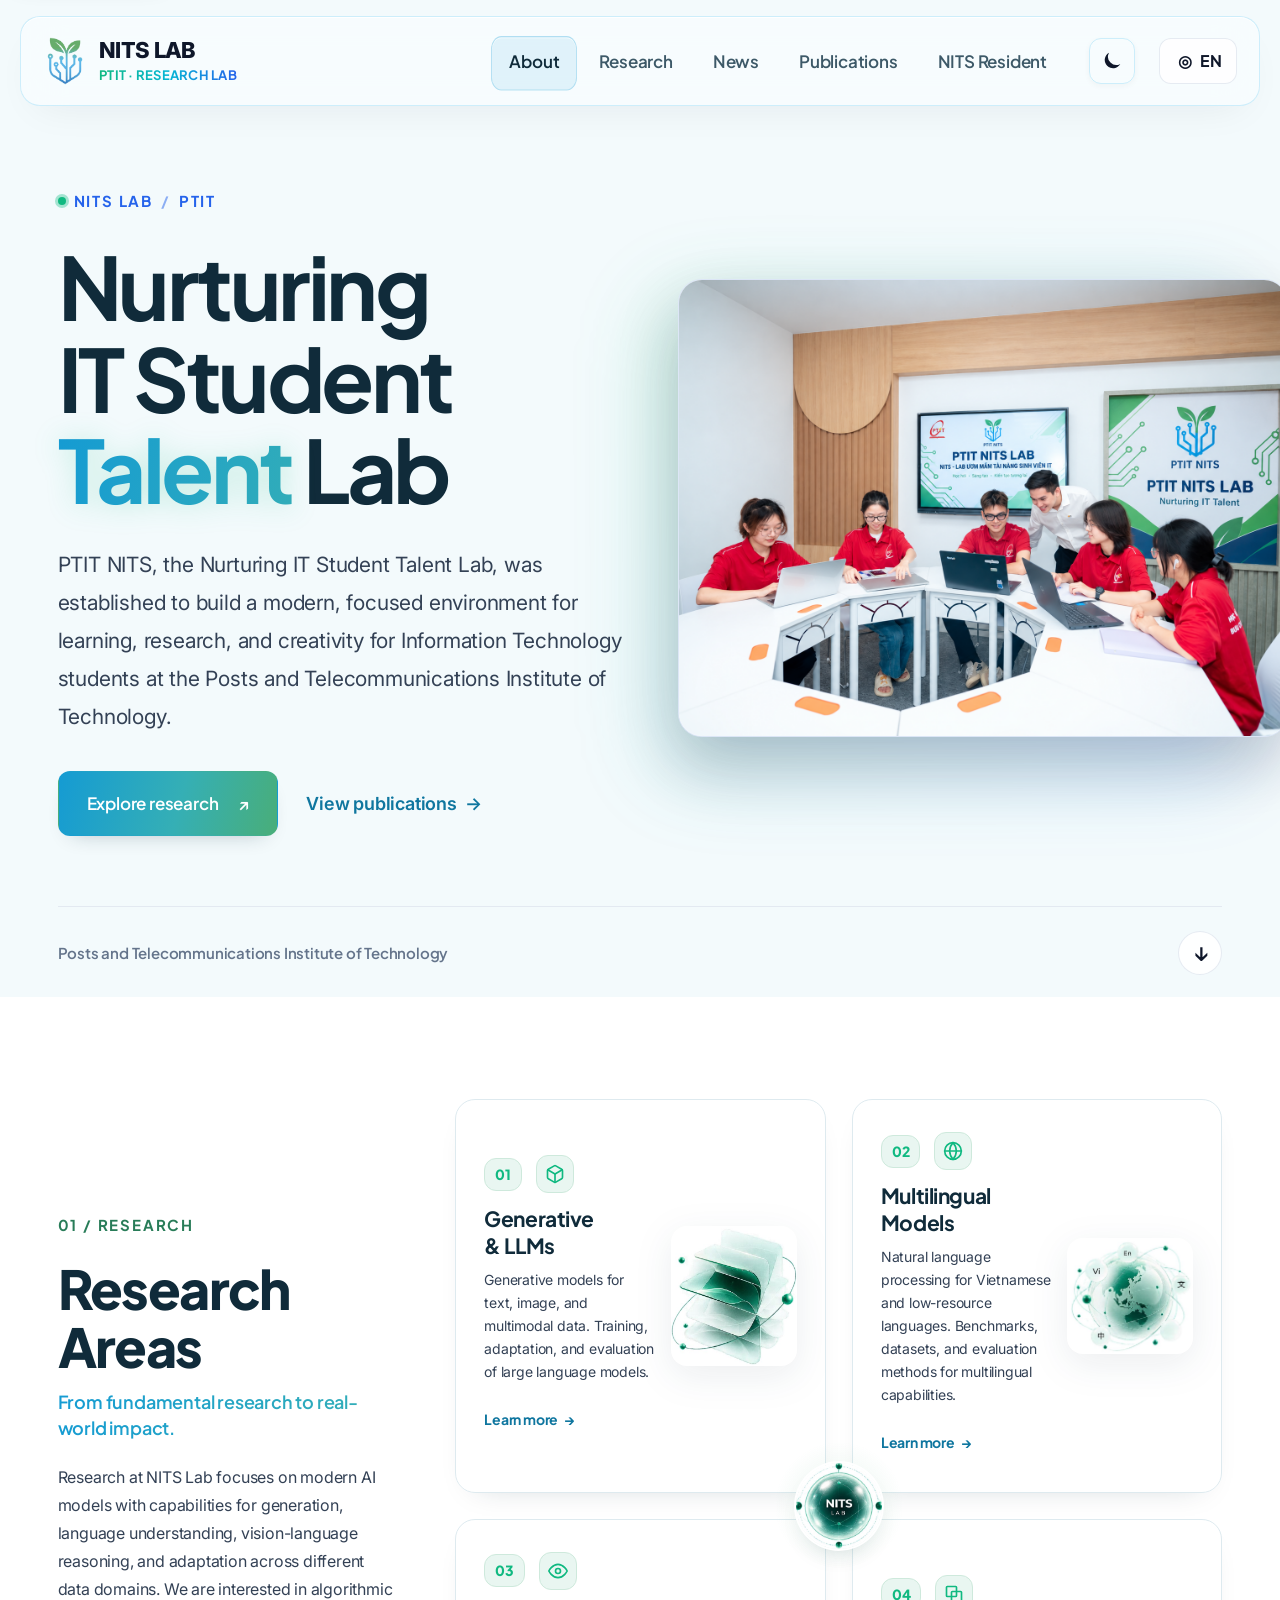
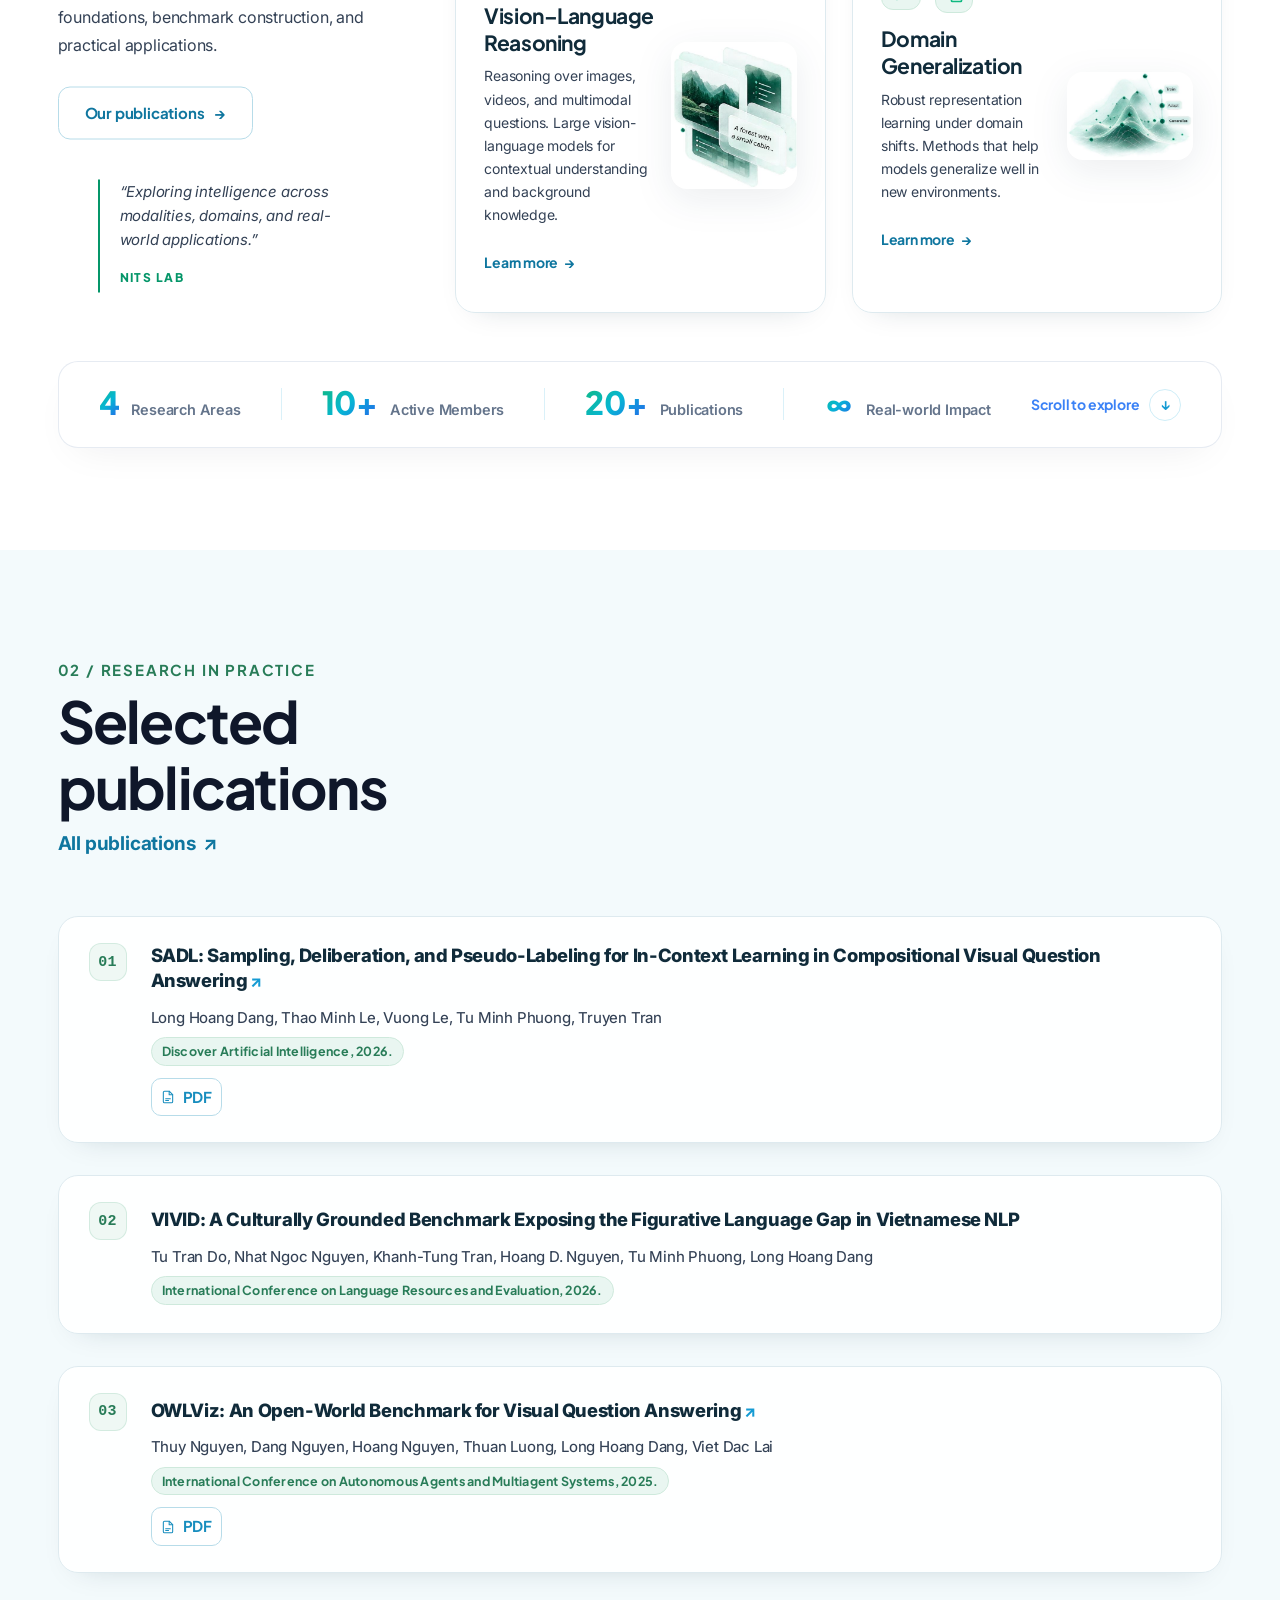
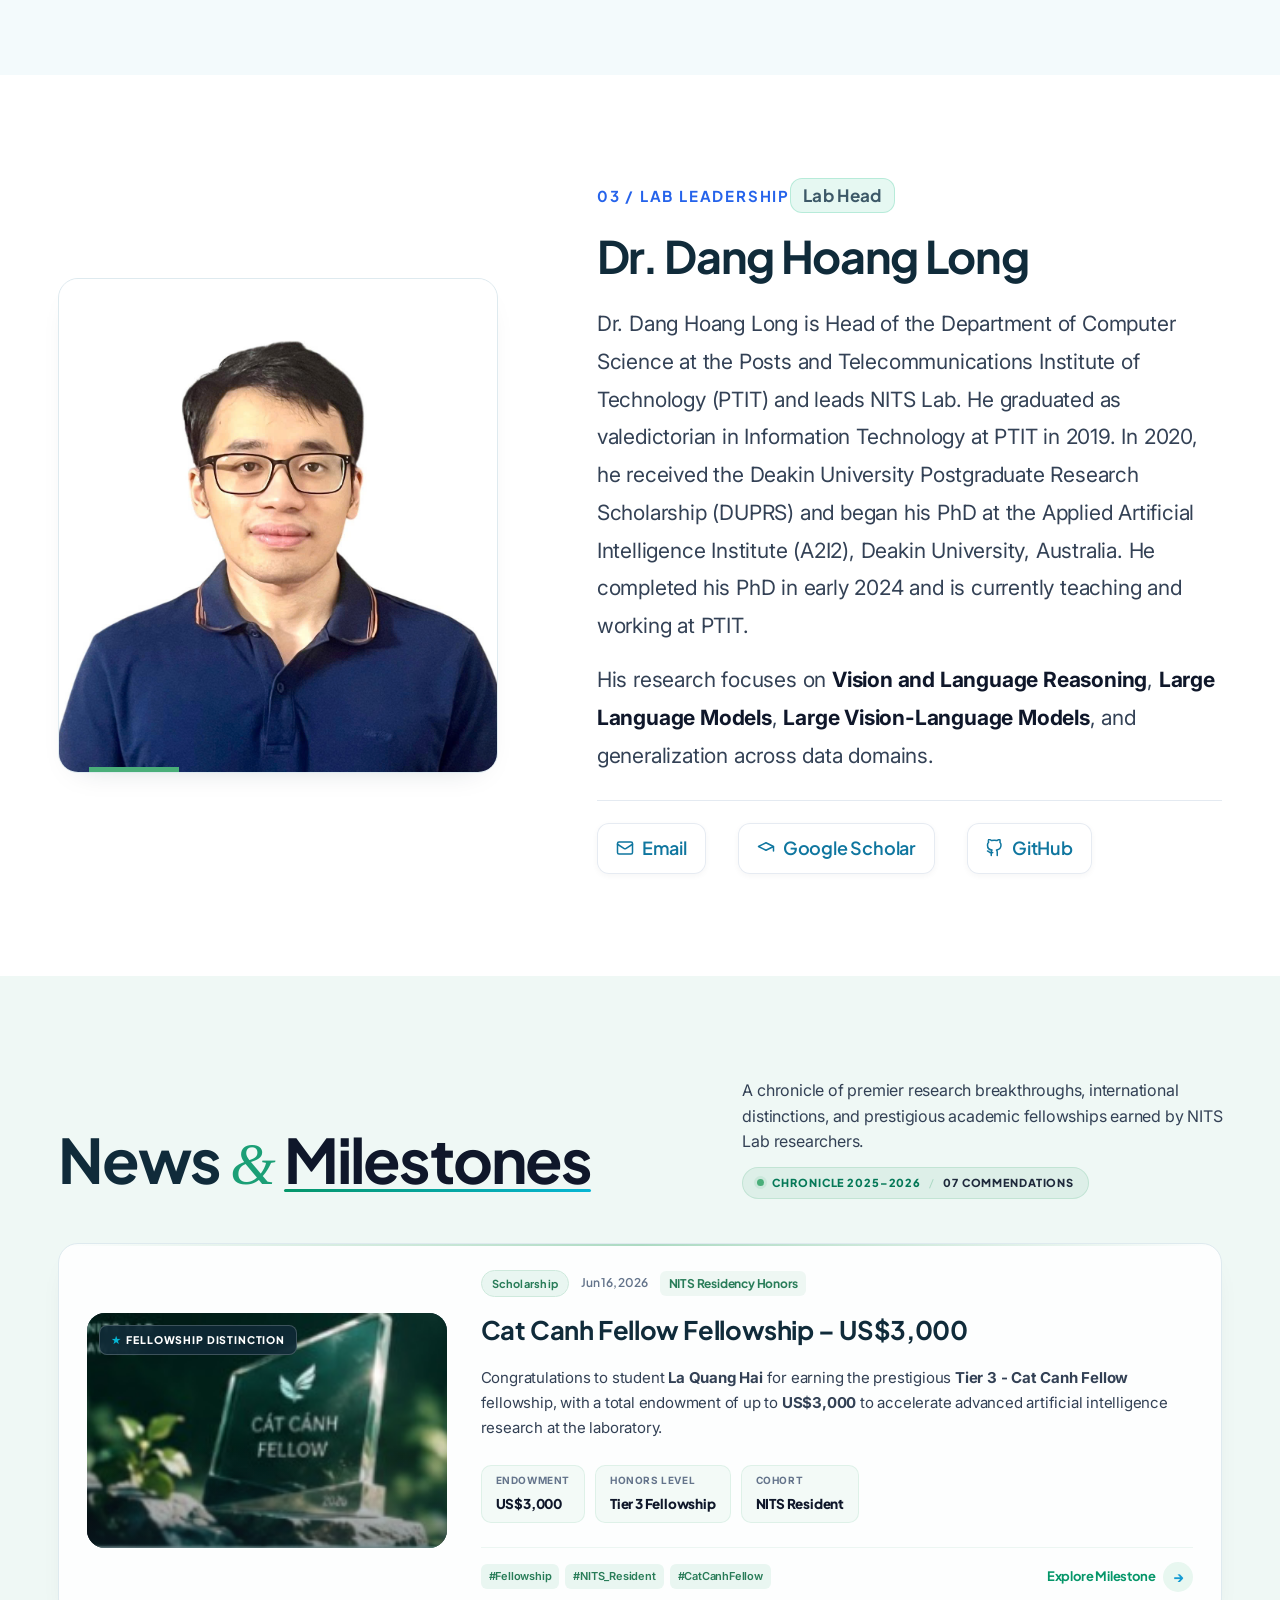
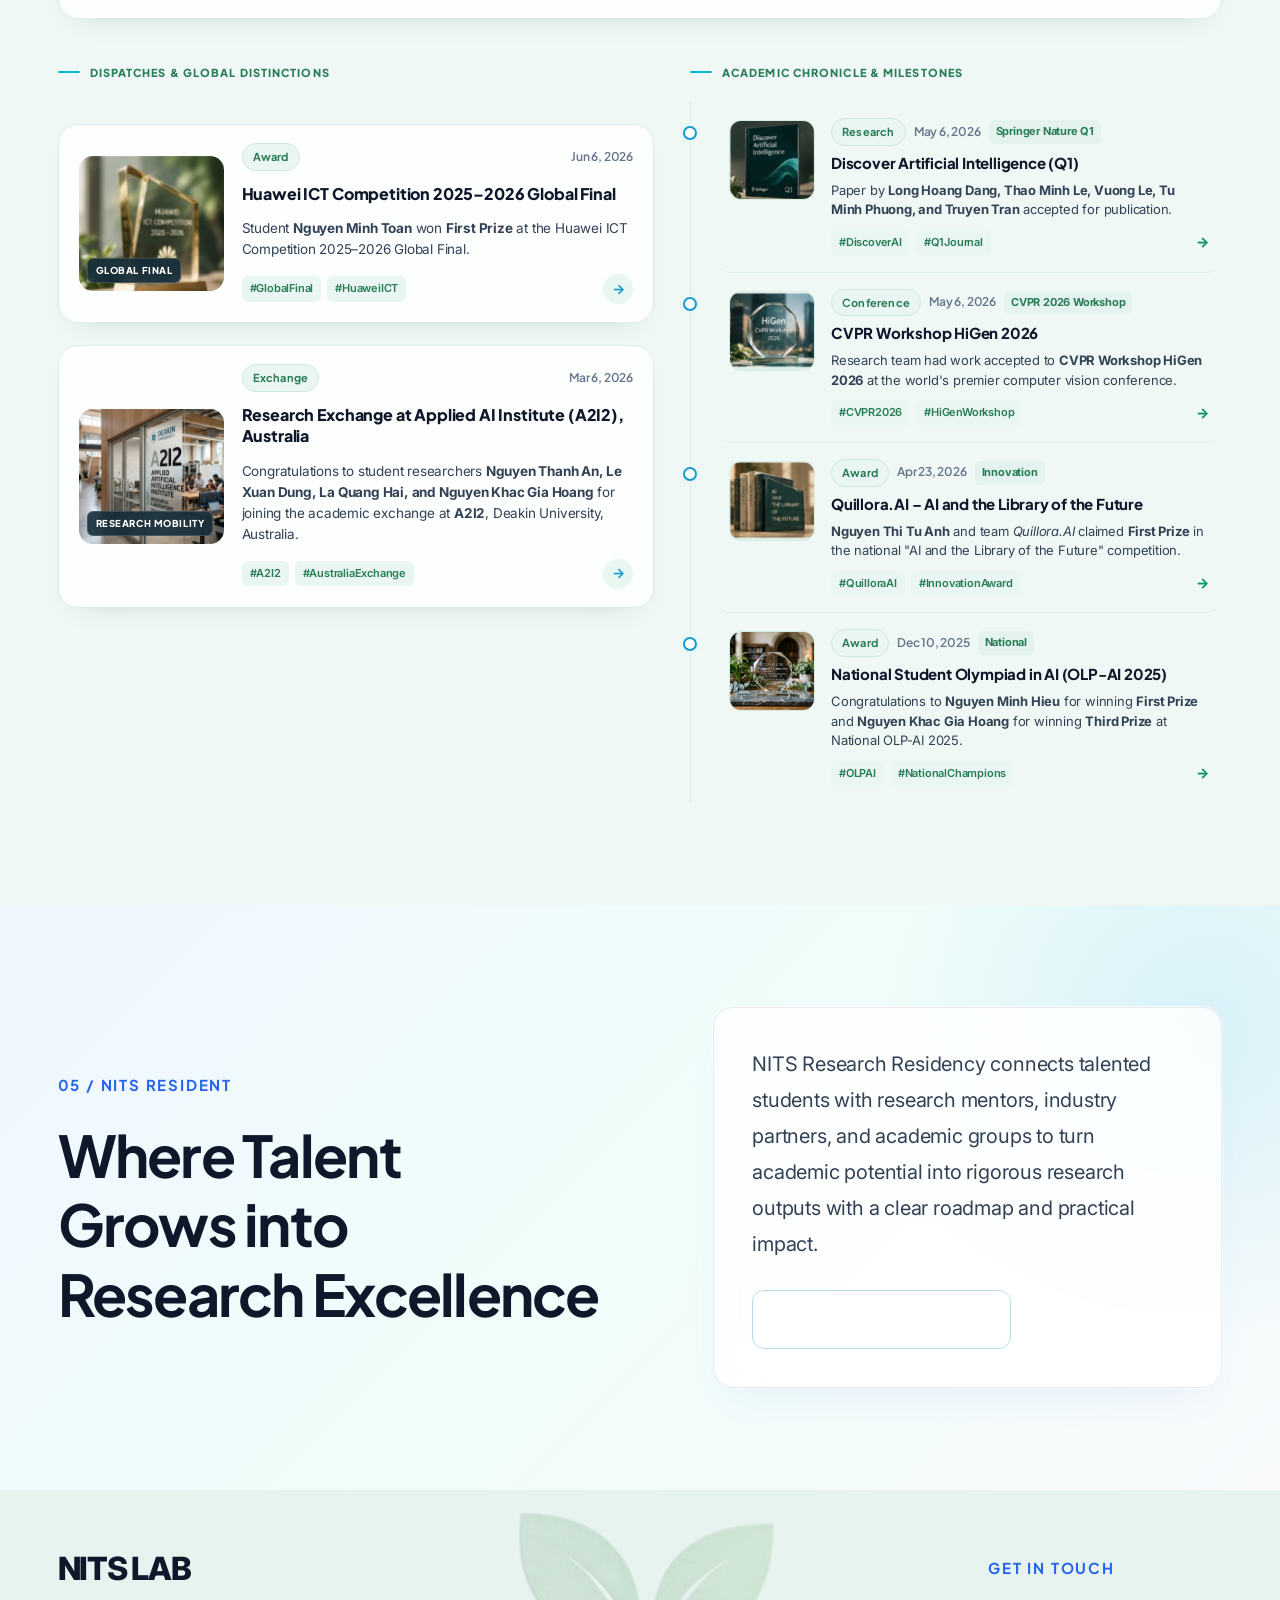
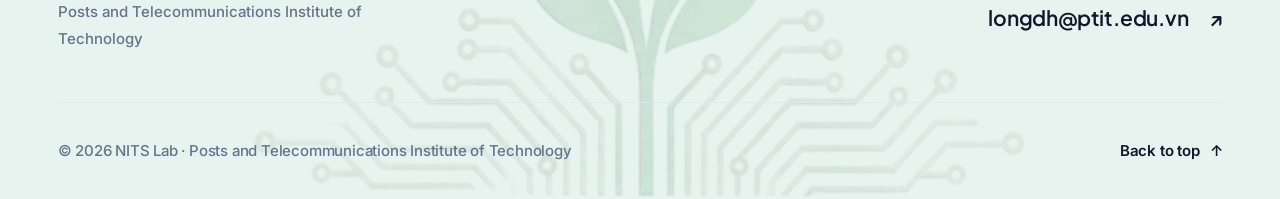
==== commit 7b05f5f8: "Refactor hero section to replace vision-language demo with lab photo and enhance styling" ====
--- a/index-en.html
+++ b/index-en.html
@@ -71,45 +71,10 @@
             <a class="text-link" href="public-en.html">View publications <span aria-hidden="true">→</span></a>
           </div>
         </div>
-        <div class="hero-visual-stack">
-          <section class="vision-demo-wrap hero-entry" aria-label="Vision-language reasoning illustration">
-            <div class="vision-demo-glow" aria-hidden="true"></div>
-            <div class="vision-demo" data-vision-demo data-step="query" aria-live="polite">
-              <img class="vision-scene" src="test_img/Unknown-8.png" data-light-src="test_img/Unknown-8.png" data-dark-src="test_img/Unknown-9.png" width="1448" height="1086" alt="A car and a pedestrian on a city street at night" fetchpriority="high" />
-              <div class="vision-shade" aria-hidden="true"></div>
-              <div class="vision-grid" aria-hidden="true"></div>
-              <div class="vision-hud-top"><span>Vision-language reasoning</span><span class="vision-record">REC</span></div>
-              <div class="vision-hud-bottom"><span data-demo-status>Receiving user query</span><span>Realtime</span></div>
-
-              <article class="vision-phase vision-query-card">
-                <div class="vision-query-label">
-                  <svg viewBox="0 0 24 24" fill="currentColor" aria-hidden="true"><path d="M12 3C6.5 3 2 6.8 2 11.5c0 2.7 1.5 5.1 3.9 6.7L5 22l4.2-2.1c.9.2 1.8.3 2.8.3 5.5 0 10-3.8 10-8.6S17.5 3 12 3Zm-4 10a1.3 1.3 0 1 1 0-2.6A1.3 1.3 0 0 1 8 13Zm4 0a1.3 1.3 0 1 1 0-2.6A1.3 1.3 0 0 1 12 13Zm4 0a1.3 1.3 0 1 1 0-2.6A1.3 1.3 0 0 1 16 13Z" /></svg>
-                  User query
-                </div>
-                <p>What is happening in the scene?<br />Describe the objects and the environment.</p>
-              </article>
-
-              <div class="vision-scan-line" aria-hidden="true"></div>
-              <div class="vision-phase vision-detect" aria-hidden="true">
-                <div class="vision-box vision-box--car" data-label="object 0.93"></div>
-                <div class="vision-box vision-box--person" data-label="track 0.87"></div>
-              </div>
-            </div>
-
-            <article class="vision-output-card" aria-live="polite">
-              <div class="vision-output-label">
-                <svg viewBox="0 0 24 24" fill="currentColor" aria-hidden="true"><path d="M12 1.5c.6 5.3 3.2 7.9 8.5 8.5-5.3.6-7.9 3.2-8.5 8.5-.6-5.3-3.2-7.9-8.5-8.5C8.8 9.4 11.4 6.8 12 1.5Zm7.5 0c.2 1.8 1.2 2.8 3 3-1.8.2-2.8 1.2-3 3-.2-1.8-1.2-2.8-3-3 1.8-.2 2.8-1.2 3-3Z" /></svg>
-                Reasoning output
-              </div>
-              <p>A car is driving on a wet city road while a pedestrian crosses the street.</p>
-              <div class="vision-concepts">
-                <div class="vision-concept-title">Retrieved concepts</div>
-                <div class="vision-metric" style="--metric-color: #3388ff; --metric-width: 93%"><i class="vision-dot"></i><span>object (car)</span><span>0.93</span><span class="vision-bar"><i></i></span></div>
-                <div class="vision-metric" style="--metric-color: #ff8b16; --metric-width: 87%"><i class="vision-dot"></i><span>track (person)</span><span>0.87</span><span class="vision-bar"><i></i></span></div>
-              </div>
-            </article>
-          </section>
-
+        <div class="hero-visual-stack hero-entry">
+          <figure class="hero-photo">
+            <img src="test_img/anh1.png" width="1448" height="1086" alt="PTIT NITS Lab members studying and conducting research together" fetchpriority="high" />
+          </figure>
         </div>
       </div>
       <div class="container hero-foot"><span>Posts and Telecommunications Institute of Technology</span><a href="#research" aria-label="Explore research"><span aria-hidden="true">↓</span></a></div>
--- a/assest/glass.css
+++ b/assest/glass.css
@@ -389,10 +389,60 @@
 .hero-layout { grid-template-columns: minmax(0, 1.08fr) minmax(0, 1fr); gap: clamp(24px, 2.5vw, 36px); padding-top: 75px; }
 .hero-content > .hero-desc { margin-top: 32px; font-size: var(--text-body-lg); }
 
-/* Hero vision-language demo — adapted from new_index.html */
+/* Hero lab photo */
 .hero-visual-stack {
+  position: relative;
+  isolation: isolate;
   display: grid;
   place-items: center start;
+}
+.hero-visual-stack::before {
+  content: "";
+  position: absolute;
+  inset: 4% -4% -8%;
+  z-index: -1;
+  border-radius: 38px;
+  background: linear-gradient(135deg, rgba(52, 201, 129, .38), rgba(35, 136, 255, .34));
+  filter: blur(42px);
+  opacity: .62;
+  transition: opacity .45s ease, transform .45s cubic-bezier(.22, 1, .36, 1);
+}
+.hero-photo {
+  width: min(112%, 720px);
+  margin: 0;
+  overflow: hidden;
+  border: 1px solid rgba(128, 164, 221, .28);
+  border-radius: 24px;
+  background: var(--surface, #fff);
+  box-shadow: 0 28px 62px rgba(14, 12, 34, .2);
+  transition: transform .45s cubic-bezier(.22, 1, .36, 1), box-shadow .45s ease, border-color .45s ease;
+}
+.hero-photo img {
+  display: block;
+  width: 100%;
+  height: auto;
+  aspect-ratio: 4 / 3;
+  object-fit: cover;
+  transition: transform .7s cubic-bezier(.22, 1, .36, 1);
+}
+@media (hover: hover) and (pointer: fine) {
+  .hero-visual-stack:hover::before {
+    opacity: .86;
+    transform: scale(1.03);
+  }
+  .hero-photo:hover {
+    transform: translateY(-6px);
+    border-color: rgba(78, 180, 145, .48);
+    box-shadow: 0 38px 80px rgba(14, 45, 75, .28);
+  }
+  .hero-photo:hover img { transform: scale(1.025); }
+}
+@media (max-width: 1000px) {
+  .hero-visual-stack { justify-items: center; }
+  .hero-photo { width: min(100%, 720px); }
+}
+@media (max-width: 620px) {
+  .hero-photo { border-radius: 16px; }
 }
 .vision-demo-wrap {
   --vision-blue: #3388ff;
@@ -3043,6 +3093,42 @@
 html[data-theme="dark"] .residency-copy p { color: #e2e8f0; }
 html[data-theme="dark"] .home .site-footer--watermark::after { background: linear-gradient(90deg, rgba(6, 10, 18, 0.82), rgba(6, 10, 18, 0.28) 50%, rgba(6, 10, 18, 0.82)); }
 
+/* Requested header, research KPI and matrix accent colors */
+.brand-text .full {
+  display: inline-block;
+  color: #10B981;
+  background: linear-gradient(90deg, #10B981 0%, #06B6D4 50%, #2563EB 100%);
+  -webkit-background-clip: text;
+  background-clip: text;
+  -webkit-text-fill-color: transparent;
+}
+
+.research-section .kpi-value {
+  color: #10B981;
+  background: linear-gradient(135deg, #10B981 0%, #06B6D4 50%, #2563EB 100%);
+  -webkit-background-clip: text;
+  background-clip: text;
+  -webkit-text-fill-color: transparent;
+}
+
+.research-section .kpi-label { color: #64748B; }
+html[data-theme="dark"] .research-section .kpi-label { color: #94A3B8; }
+
+.research-section .kpi-scroll-cue a,
+.research-section .kpi-scroll-cue a:hover { color: #3B82F6; }
+
+.research-section .matrix-index,
+.research-section .matrix-icon-box,
+.research-section .matrix-card:hover .matrix-icon-box {
+  color: #10B981;
+}
+
+.research-section .matrix-icon-box,
+.research-section .matrix-card:hover .matrix-icon-box {
+  background: var(--brand-mint-white);
+  border-color: #CEE9DC;
+}
+
 @media (max-width: 1000px) {
   .theme-toggle { order: 2; }
   .lang-toggle { order: 3; }
